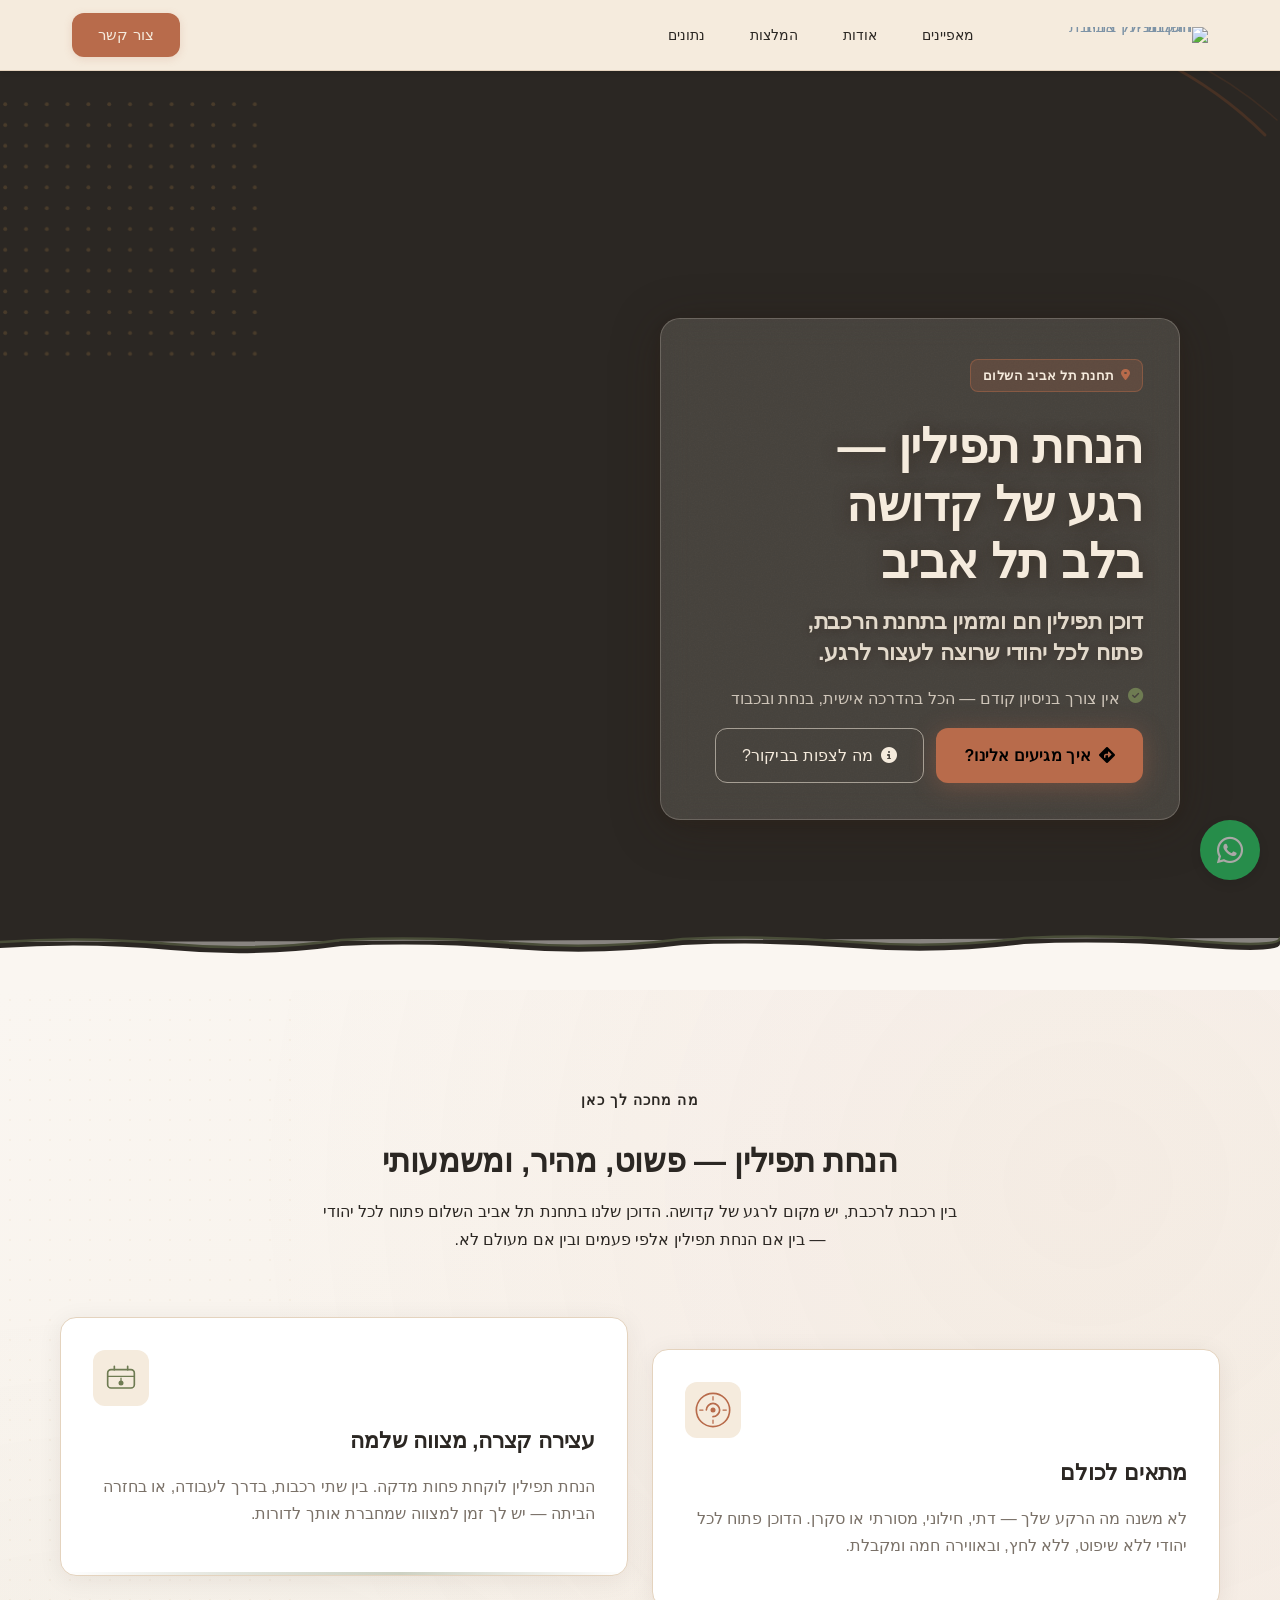
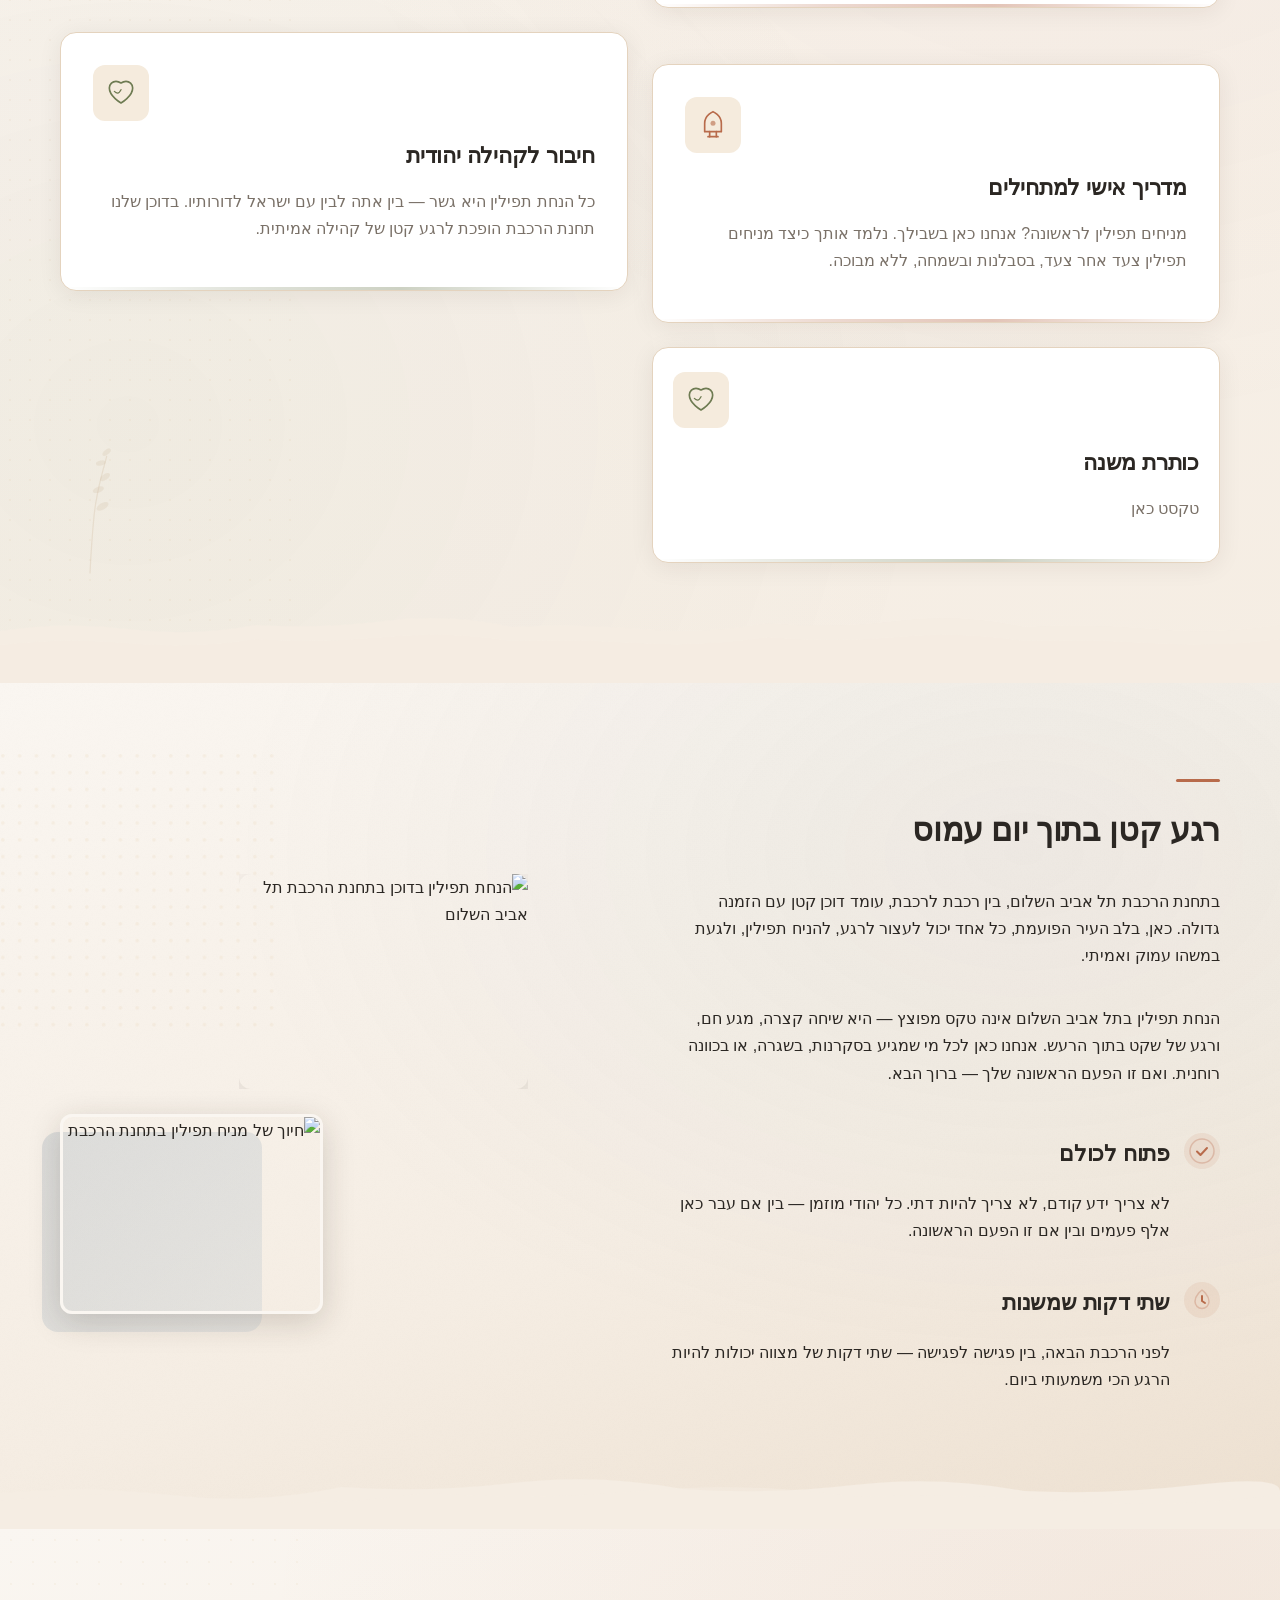
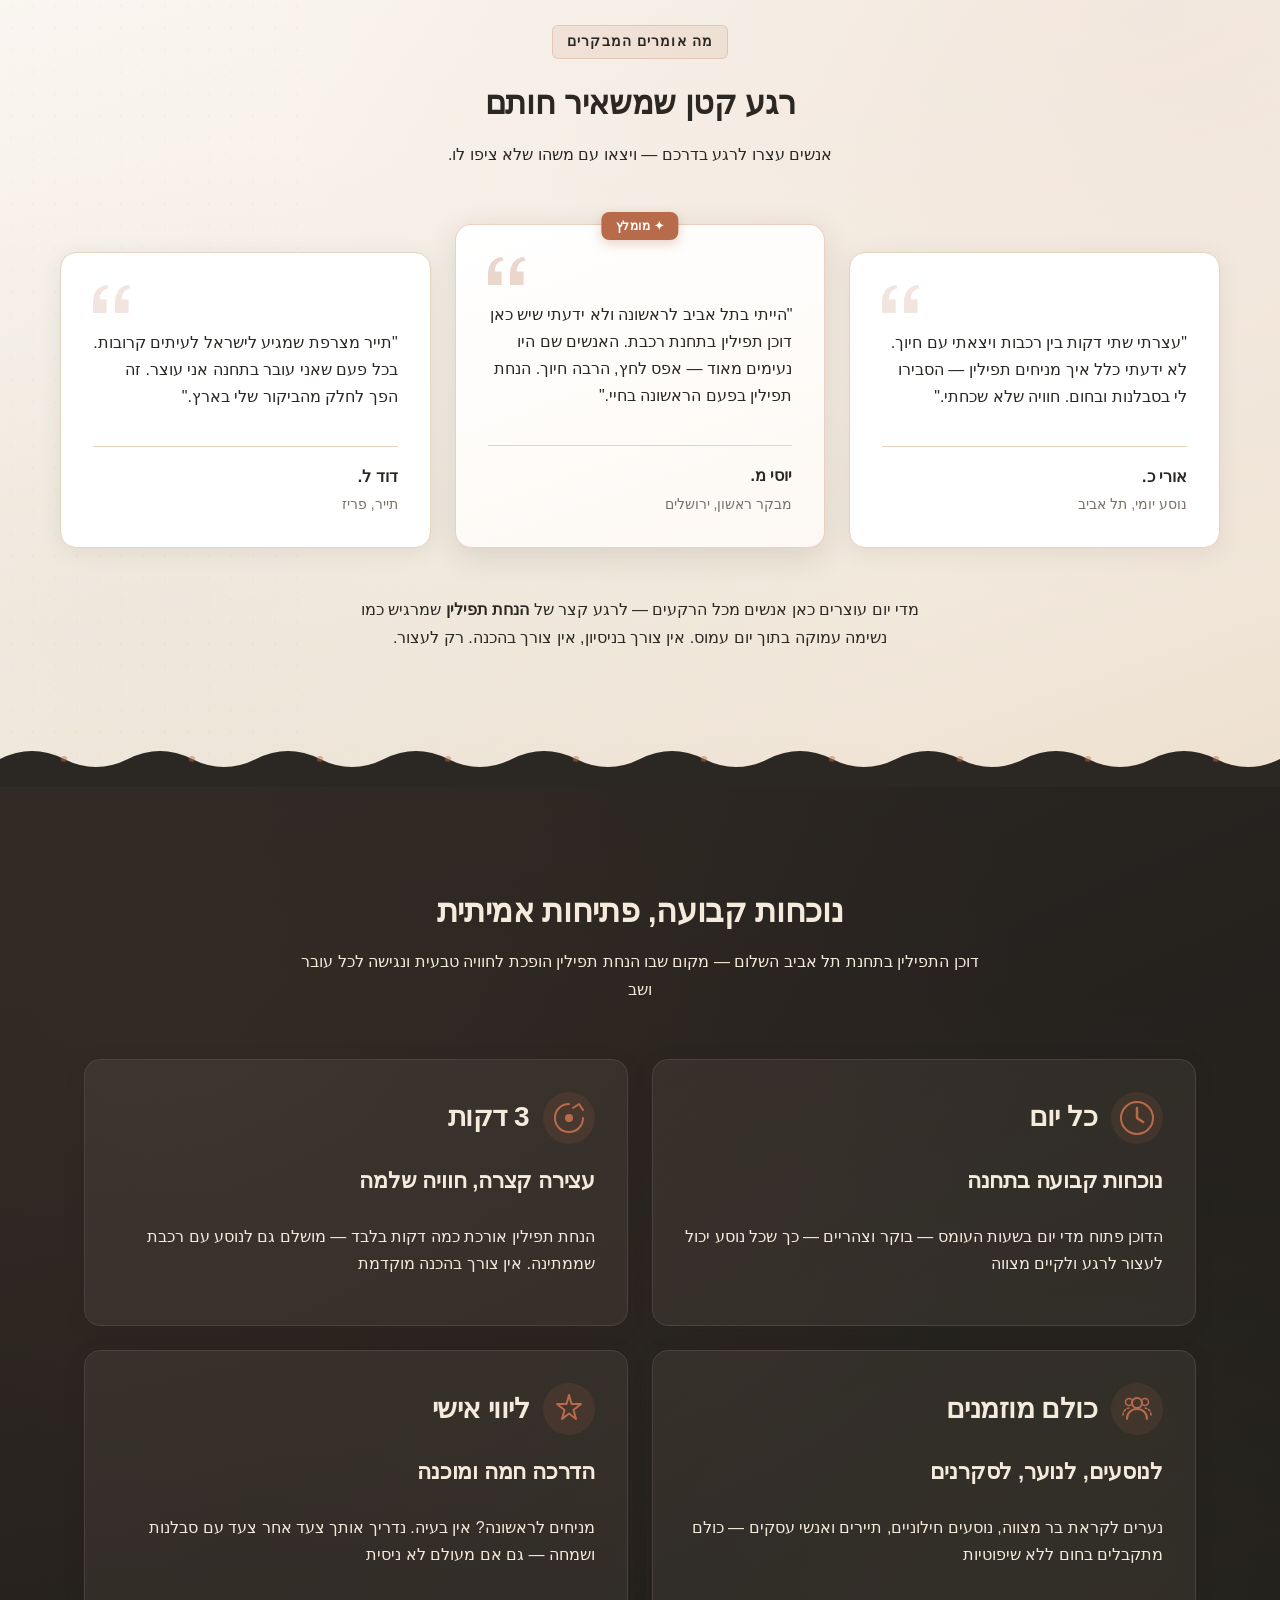
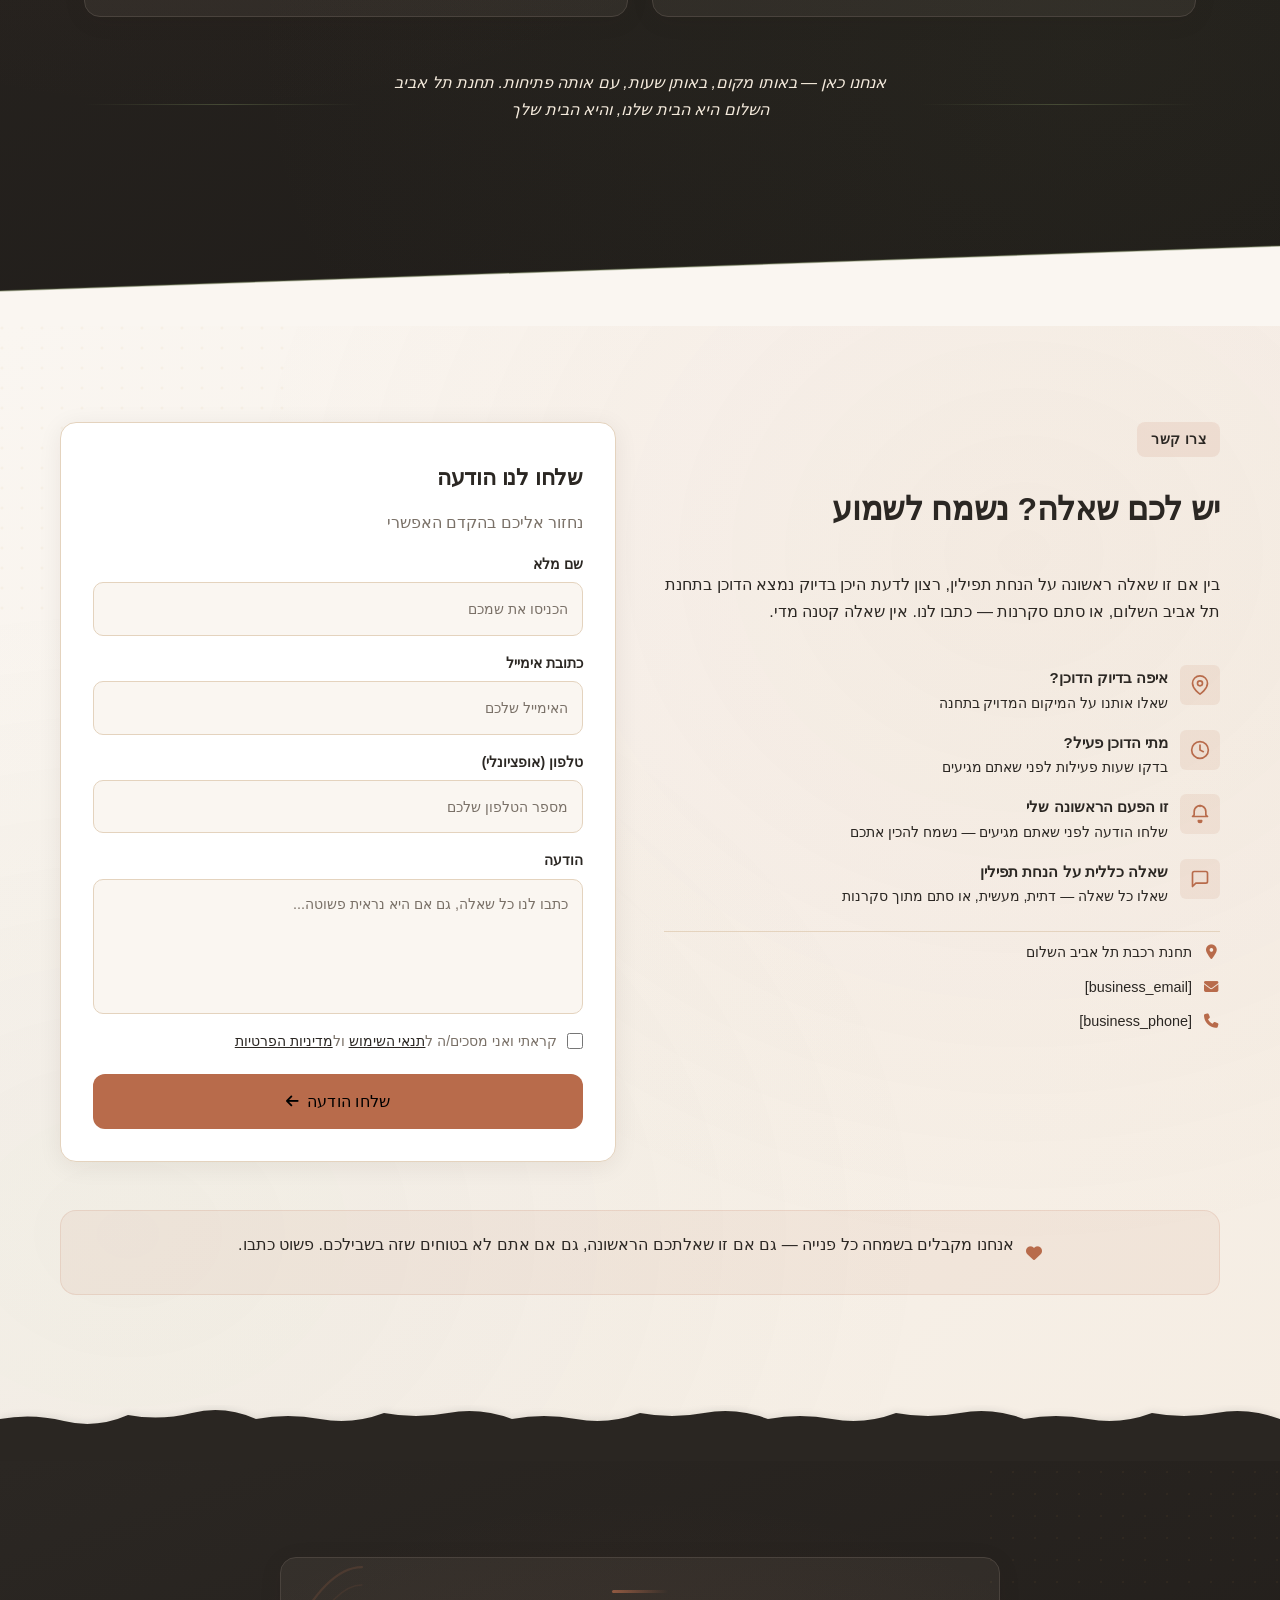
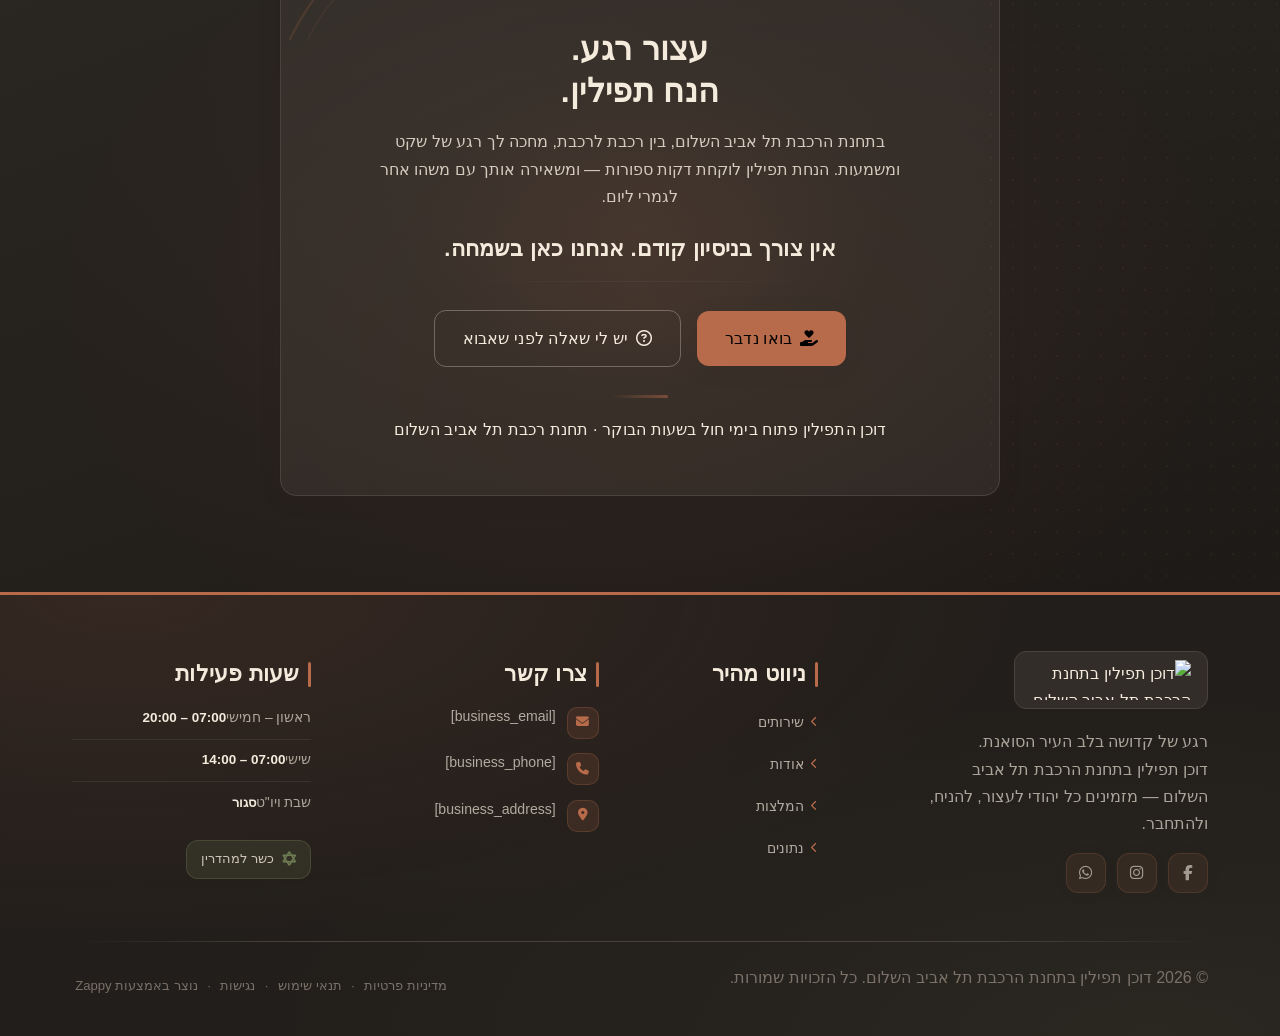
==== public/index.html @ 4a5272b9 "Incremental sync: 1 page(s) — update_image" ====
<!doctype html><html dir="rtl" lang="he"><head><meta charset="UTF-8"><meta content="width=device-width,initial-scale=1" name="viewport"><meta content="index, follow" name="robots"><title>הנחת תפילין — דוכן תפילין בתחנת הרכבת תל אביב השלום</title><meta content="A Tefillin booth located at Tel Aviv HaShalom train station, offering Jewish men the opportunity to put on Tefillin. The booth serves as a welcoming religious o" name="description"><meta content="הנחת תפילין, הנחת תפילין תל אביב השלום, דוכן תפילין בתחנת רכבת, איך מניחים תפילין למתחילים" name="keywords"><link href="/assets/favicon.ico" rel="icon" type="image/x-icon"><link href="/assets/favicon-16x16.png" rel="icon" type="image/png" sizes="16x16"><link href="/assets/favicon-32x32.png" rel="icon" type="image/png" sizes="32x32"><link href="/assets/favicon-48x48.png" rel="icon" type="image/png" sizes="48x48"><link href="/assets/favicon-192x192.png" rel="icon" type="image/png" sizes="192x192"><link href="/assets/favicon-512x512.png" rel="icon" type="image/png" sizes="512x512"><link href="/assets/apple-touch-icon.png" rel="apple-touch-icon"><script>!function(){"use strict";var t="7bafab84-ba64-4e38-86a7-c095a5668c16",e="https://api.zappy5.com/api/analytics/track",a=18e5,n=2592e6,o=!0,i=!0,r=!0;var s=function(){var e="zappy_visitor_"+t,a=null;try{if(a=localStorage.getItem(e)){var o=JSON.parse(a),i=Date.now();if(i-o.created<n)return o.lastSeen=i,localStorage.setItem(e,JSON.stringify(o)),o.id}}catch(t){console.warn("Zappy Analytics: LocalStorage not available")}var r="zv_"+Date.now()+"_"+Math.random().toString(36).substr(2,9);try{localStorage.setItem(e,JSON.stringify({id:r,created:Date.now(),lastSeen:Date.now()}))}catch(t){}return r}(),c=function(){var e="zappy_session_"+t,n=null;try{if(n=sessionStorage.getItem(e)){var o=JSON.parse(n),i=Date.now();if(i-o.timestamp<a)return o.timestamp=i,sessionStorage.setItem(e,JSON.stringify(o)),o.id}}catch(t){console.warn("Zappy Analytics: SessionStorage not available")}var r="zs_"+Date.now()+"_"+Math.random().toString(36).substr(2,9);try{sessionStorage.setItem(e,JSON.stringify({id:r,timestamp:Date.now()}))}catch(t){}return r}();function l(a,n){n=n||{};var o={website_id:t,event_type:a,page_path:window.location.pathname,referrer:document.referrer||"direct",visitor_id:s,session_id:c,metadata:n};if(navigator.sendBeacon){var i=new Blob([JSON.stringify(o)],{type:"application/json"});navigator.sendBeacon(e,i)}else fetch(e,{method:"POST",headers:{"Content-Type":"application/json"},body:JSON.stringify(o),keepalive:!0}).catch(function(t){console.warn("Zappy Analytics: Failed to track event",t)})}o&&l("pageview",{title:document.title,url:window.location.href}),i&&document.addEventListener("click",function(t){var e=t.target;if("BUTTON"===e.tagName||e.closest("button")){var a="BUTTON"===e.tagName?e:e.closest("button");l("click",{element:"button",text:a.textContent.trim().substring(0,100),id:a.id||null,class:a.className||null})}else if("A"===e.tagName||e.closest("a")){var n="A"===e.tagName?e:e.closest("a");l("navigation",{element:"link",text:n.textContent.trim().substring(0,100),href:n.href,external:n.hostname!==window.location.hostname})}},!0),r&&document.addEventListener("submit",function(t){var e=t.target;l("form_submit",{form_id:e.id||null,form_name:e.name||null,form_action:e.action||null,form_method:e.method||"GET"})},!0);var m=Date.now();window.addEventListener("beforeunload",function(){l("page_unload",{time_on_page:Math.floor((Date.now()-m)/1e3),page_path:window.location.pathname})}),window.zappyAnalytics={track:l,getVisitorId:function(){return s},getSessionId:function(){return c}}}()</script><meta content="הנחת תפילין — דוכן תפילין בתחנת הרכבת תל אביב השלום" property="og:title"><meta content="A Tefillin booth located at Tel Aviv HaShalom train station, offering Jewish men the opportunity to put on Tefillin. The booth serves as a welcoming religious o" property="og:description"><meta content="summary_large_image" name="twitter:card"><meta content="הנחת תפילין — דוכן תפילין בתחנת הרכבת תל אביב השלום" name="twitter:title"><meta content="A Tefillin booth located at Tel Aviv HaShalom train station, offering Jewish men the opportunity to put on Tefillin. The booth serves as a welcoming religious o" name="twitter:description"><meta content="website" property="og:type"><meta content="he_IL" property="og:locale"><link href="https://cdnjs.cloudflare.com/ajax/libs/font-awesome/6.4.0/css/all.min.css" rel="stylesheet"><link href="/assets/favicon.ico" rel="icon" type="image/x-icon"><link href="/assets/favicon-16x16.png" rel="icon" type="image/png" sizes="16x16"><link href="/assets/favicon-32x32.png" rel="icon" type="image/png" sizes="32x32"><link href="/assets/favicon-48x48.png" rel="icon" type="image/png" sizes="48x48"><link href="/assets/favicon-192x192.png" rel="icon" type="image/png" sizes="192x192"><link href="/assets/favicon-512x512.png" rel="icon" type="image/png" sizes="512x512"><link href="/assets/apple-touch-icon.png" rel="apple-touch-icon"><link href="https://cdn.jsdelivr.net/npm/vanilla-cookieconsent@3/dist/cookieconsent.css" rel="stylesheet"><script src="https://cdn.jsdelivr.net/npm/vanilla-cookieconsent@3/dist/cookieconsent.umd.js"></script><script src="https://cdn.jsdelivr.net/gh/mickidum/acc_toolbar/acctoolbar/acctoolbar.min.js"></script><link href="/styles.css" rel="stylesheet"><style id="zappy-dropdown-submenu-styles">#navMenu li:has(.sub-menu),.nav-menu li:has(.sub-menu),.navbar li:has(.sub-menu),nav li:has(.sub-menu){position:relative}#navMenu .sub-menu,.nav-menu .sub-menu,.navbar .sub-menu,nav .sub-menu{display:block!important;position:absolute!important;top:100%;left:0;min-width:220px;background:#fff;border-radius:8px;box-shadow:0 8px 25px rgba(0,0,0,.15);padding:8px 0;opacity:0;visibility:hidden;transform:translateY(10px);transition:all .3s ease;z-index:1000;list-style:none;pointer-events:none}#navMenu li:hover>.sub-menu,.nav-menu li:hover>.sub-menu,.navbar li:hover>.sub-menu,nav li:hover>.sub-menu{opacity:1!important;visibility:visible!important;transform:translateY(0)!important;pointer-events:auto!important}.sub-menu li{list-style:none;margin:0;padding:0}.sub-menu a{display:block!important;padding:10px 16px!important;color:var(--text-dark,#333)!important;font-weight:500;text-decoration:none;white-space:nowrap;transition:background-color .2s}.sub-menu .zappy-nav-child>a{padding-left:28px!important;font-size:.9em!important;opacity:.85!important}[dir=rtl] .sub-menu .zappy-nav-child>a,html[lang=ar] .sub-menu .zappy-nav-child>a,html[lang=he] .sub-menu .zappy-nav-child>a{padding-left:10px!important;padding-right:28px!important}.sub-menu .zappy-nav-parent>a{font-weight:600!important}.sub-menu a:hover{background-color:#f5f5f5}[dir=rtl] .nav-menu .sub-menu,[dir=rtl] .navbar .sub-menu,[dir=rtl] nav .sub-menu,html[lang=ar] .nav-menu .sub-menu,html[lang=ar] .navbar .sub-menu,html[lang=ar] nav .sub-menu,html[lang=he] .nav-menu .sub-menu,html[lang=he] .navbar .sub-menu,html[lang=he] nav .sub-menu{left:auto!important;right:0!important}.sub-menu:empty,.sub-menu:not(:has(li)):not(:has(> a)),.sub-menu:not(:has(li:not(.zappy-hidden-menu-item))):not(:has(> a)){display:none!important;opacity:0!important;visibility:hidden!important;pointer-events:none!important}li:has(.menu-group-title):hover>.sub-menu{opacity:1!important;visibility:visible!important;transform:translateY(0)!important;pointer-events:auto!important}#navMenu>li>.menu-group-title,.nav-menu>li>.menu-group-title{display:inline-block;padding:.5rem 1rem;cursor:default;user-select:none}@media (max-width:768px){#navMenu .sub-menu,.nav-menu .sub-menu,.navbar .sub-menu,nav .sub-menu{position:static!important;transform:none!important;box-shadow:none!important;background:0 0!important;max-height:0;overflow:hidden;opacity:0;visibility:hidden;transition:max-height .3s ease,opacity .3s ease;padding:0!important;border-radius:0!important}#navMenu .sub-menu.mobile-expanded,.nav-menu .sub-menu.mobile-expanded,.navbar .sub-menu.mobile-expanded{max-height:none!important;overflow-y:visible!important;opacity:1!important;visibility:visible!important;padding:8px 0 8px 16px!important}[dir=rtl] .sub-menu.mobile-expanded,html[lang=he] .sub-menu.mobile-expanded{padding:8px 16px 8px 0!important}#navMenu li:hover>.sub-menu,.nav-menu li:hover>.sub-menu,.navbar li:hover>.sub-menu,nav li:hover>.sub-menu{opacity:0;visibility:hidden;pointer-events:none}#navMenu li>.sub-menu.mobile-expanded,.nav-menu li>.sub-menu.mobile-expanded,.navbar li>.sub-menu.mobile-expanded,nav li>.sub-menu.mobile-expanded{opacity:1!important;visibility:visible!important;pointer-events:auto!important}#navMenu li:has(.sub-menu),.nav-menu li:has(.sub-menu),.navbar li:has(.sub-menu),nav li:has(.sub-menu){display:flex!important;flex-wrap:wrap!important;align-items:center!important;position:relative!important;min-height:44px!important}#navMenu li:has(.sub-menu)>a,.nav-menu li:has(.sub-menu)>a,.navbar li:has(.sub-menu)>a,nav li:has(.sub-menu)>a{flex:1!important;min-width:0!important}#navMenu li:has(.sub-menu)>.menu-group-title,.nav-menu li:has(.sub-menu)>.menu-group-title,.navbar li:has(.sub-menu)>.menu-group-title,nav li:has(.sub-menu)>.menu-group-title{flex:1!important;min-width:0!important;padding:0!important;line-height:inherit!important}#navMenu li:has(.sub-menu)>.sub-menu,.nav-menu li:has(.sub-menu)>.sub-menu,.navbar li:has(.sub-menu)>.sub-menu,nav li:has(.sub-menu)>.sub-menu{flex-basis:100%!important;width:100%!important}#navMenu li:has(.sub-menu)>a [class*=arrow],#navMenu li:has(.sub-menu)>a [class*=chevron],.nav-menu li:has(.sub-menu)>a .fa-angle-down,.nav-menu li:has(.sub-menu)>a .fa-chevron-down,.nav-menu li:has(.sub-menu)>a [class*=arrow],.nav-menu li:has(.sub-menu)>a [class*=chevron],nav li:has(.sub-menu)>a [class*=arrow],nav li:has(.sub-menu)>a [class*=chevron]{display:none!important;visibility:hidden!important}.mobile-submenu-toggle{display:flex!important;align-items:center!important;justify-content:center!important;width:44px!important;height:auto!important;background:0 0!important;border:none!important;cursor:pointer!important;color:var(--text-dark)!important;position:static!important;flex-shrink:0!important;align-self:stretch!important;z-index:2!important;padding:0!important;margin:0!important}.mobile-submenu-toggle::after{content:''!important;width:0!important;height:0!important;border-left:6px solid transparent!important;border-right:6px solid transparent!important;border-top:7px solid currentColor!important;transition:transform .3s ease!important}.mobile-submenu-toggle.expanded::after{transform:rotate(180deg)!important}.sub-menu a{padding:10px 0!important;display:block!important;color:var(--text-dark)!important;white-space:normal!important}.sub-menu .zappy-nav-child>a{padding-left:28px!important;font-size:.9em!important;opacity:.85!important}[dir=rtl] .sub-menu .zappy-nav-child>a,html[lang=ar] .sub-menu .zappy-nav-child>a,html[lang=he] .sub-menu .zappy-nav-child>a{padding-left:0!important;padding-right:28px!important}.sub-menu .zappy-nav-parent>a{font-weight:600!important}#navMenu.active,.nav-menu.active{max-width:100vw!important;overflow-x:hidden!important;box-sizing:border-box!important}.navbar .sub-menu li a,.zappy-products-dropdown .sub-menu a,nav.navbar .sub-menu li a{color:var(--text-dark)!important}}@media (min-width:769px){.mobile-submenu-toggle{display:none!important}}</style><style id="zappy-widget-visibility">html[dir=rtl] .whatsapp-float{right:20px!important;left:auto!important}html:not([dir]) .whatsapp-float,html[dir=ltr] .whatsapp-float{left:20px!important;right:auto!important}html[dir=rtl] #mic-access-tool-general-button,html[dir=rtl] #mic-init-access-tool #mic-access-tool-general-button,html[dir=rtl] #mic-init-access-tool .mic-access-tool-general-button,html[dir=rtl] ._access-icon,html[dir=rtl] .mic-access-tool-general-button{left:20px!important;right:auto!important}html:not([dir]) #mic-access-tool-general-button,html:not([dir]) #mic-init-access-tool #mic-access-tool-general-button,html:not([dir]) #mic-init-access-tool .mic-access-tool-general-button,html:not([dir]) ._access-icon,html:not([dir]) .mic-access-tool-general-button,html[dir=ltr] #mic-access-tool-general-button,html[dir=ltr] #mic-init-access-tool #mic-access-tool-general-button,html[dir=ltr] #mic-init-access-tool .mic-access-tool-general-button,html[dir=ltr] ._access-icon,html[dir=ltr] .mic-access-tool-general-button{right:20px!important;left:auto!important}@media (max-width:768px){.whatsapp-float{display:flex!important}}@media (min-width:769px){.whatsapp-float{display:flex!important}}@media (max-width:768px){#mic-access-tool-general-button,#mic-init-access-tool #mic-access-tool-general-button,#mic-init-access-tool .mic-access-tool-general-button,._access-icon,.mic-access-tool-general-button{display:flex!important;visibility:visible!important;opacity:1!important;pointer-events:auto!important}#mic-access-tool-box,#mic-init-access-tool #mic-access-tool-box,._access-menu,.mic-access-tool-box,div[id*=mic-access-tool-box]{visibility:hidden;opacity:0;pointer-events:auto!important}}@media (min-width:769px){#mic-access-tool-general-button,#mic-init-access-tool #mic-access-tool-general-button,#mic-init-access-tool .mic-access-tool-general-button,._access-icon,.mic-access-tool-general-button{display:flex!important;visibility:visible!important;opacity:1!important;pointer-events:auto!important}#mic-access-tool-box,#mic-init-access-tool #mic-access-tool-box,._access-menu,.mic-access-tool-box,div[id*=mic-access-tool-box]{visibility:hidden;opacity:0;pointer-events:auto!important}}</style></head><body><nav class="navbar" dir="rtl"><button class="mobile-toggle" aria-label="Menu" id="mobileToggle"><svg viewBox="0 0 24 24" fill="none" height="24" width="24" class="hamburger-icon"><path d="M3 12h18M3 6h18M3 18h18" stroke="currentColor" stroke-width="2" stroke-linecap="round"></path></svg> <svg viewBox="0 0 24 24" fill="none" height="24" width="24" class="close-icon" style="display:none"><path d="M18 6L6 18M6 6l12 12" stroke="currentColor" stroke-width="2" stroke-linecap="round"></path></svg></button> <button class="phone-header-btn" aria-label="Call" data-phone="[business_phone]"><svg viewBox="0 0 24 24" fill="currentColor" height="20" width="20"><path d="M22 16.92v3a2 2 0 0 1-2.18 2 19.79 19.79 0 0 1-8.63-3.07 19.5 19.5 0 0 1-6-6 19.79 19.79 0 0 1-3.07-8.67A2 2 0 0 1 4.11 2h3a2 2 0 0 1 2 1.72 12.84 12.84 0 0 0 .7 2.81 2 2 0 0 1-.45 2.11L8.09 9.91a16 16 0 0 0 6 6l1.27-1.27a2 2 0 0 1 2.11-.45 12.84 12.84 0 0 0 2.81.7A2 2 0 0 1 22 16.92z"></path></svg></button><div class="nav-container"><div class="nav-right-group"><div class="nav-brand"><a href="/" class="logo-link"><img alt="דוכן תפילין בתחנת הרכבת תל אביב השלום" src="/assets/logo.webp" class="logo"></a></div><ul class="nav-menu" id="navMenu"><li><a href="#features">מאפיינים</a></li><li><a href="#about">אודות</a></li><li><a href="#testimonials">המלצות</a></li><li><a href="#stats">נתונים</a></li></ul></div><div class="nav-cta-container"><a href="#contact" class="nav-cta-btn">צור קשר</a></div></div></nav><script>window.addEventListener("load",function(){const e=document.querySelector(".navbar, nav, header");if(!e)return void console.log("[Navbar] Navbar element not found");let t=document.getElementById("mobileToggle")||document.querySelector(".mobile-toggle")||document.querySelector(".hamburger")||document.querySelector(".hamburger-menu")||document.querySelector(".menu-toggle")||document.querySelector(".burger-menu")||document.querySelector('[aria-label="Menu"]')||document.querySelector('[aria-label="תפריט"]');const o=document.querySelector(".phone-header-btn"),n=window.getComputedStyle(e);let r=n.backgroundColor;if(console.log("[Navbar] Initial navbar background:",r),"transparent"===r||"rgba(0, 0, 0, 0)"===r||r.startsWith("rgba")&&r.includes(", 0)")){const e=n.backgroundImage;if(e&&"none"!==e)console.log("[Navbar] Navbar has background image/gradient, using dark text"),r="rgb(240, 240, 240)";else{const e=window.getComputedStyle(document.body).backgroundColor;console.log("[Navbar] Navbar transparent, using body background:",e),r=e}}const i=r.match(/\d+/g);if(i&&i.length>=3){const e=(.299*parseInt(i[0])+.587*parseInt(i[1])+.114*parseInt(i[2]))/255;console.log("[Navbar] Mobile button colors preserved from Claude CSS (luminance:",e.toFixed(2)+")");const n=document.createElement("style");n.id="zappy-mobile-nav-fix";document.documentElement.lang;document.documentElement.dir,n.textContent='\n        /* Hide mobile buttons on desktop, show only on mobile */\n        @media (min-width: 769px) {\n          .mobile-toggle,\n          .phone-header-btn {\n            display: none !important;\n          }\n        }\n        \n        /* Show and position mobile buttons correctly on mobile */\n        @media (max-width: 768px) {\n          .mobile-toggle,\n          .phone-header-btn {\n            position: absolute !important;\n            top: 50% !important;\n            transform: translateY(-50%) !important;\n            z-index: 1001 !important;\n            display: flex !important;\n            align-items: center !important;\n            justify-content: center !important;\n            width: 36px !important;\n            height: 36px !important;\n            border-radius: 50% !important;\n            border: none !important;\n            cursor: pointer !important;\n            padding: 6px !important;\n            background: none !important;\n            color: var(--nav-text, var(--text-dark)) !important;\n          }\n          \n          /* LTR positioning (default): hamburger LEFT, phone RIGHT */\n          html:not([dir="rtl"]):not([lang="he"]):not([lang="ar"]) .mobile-toggle,\n          html[dir="ltr"] .mobile-toggle {\n            left: 12px !important;\n            right: auto !important;\n          }\n          html:not([dir="rtl"]):not([lang="he"]):not([lang="ar"]) .phone-header-btn,\n          html[dir="ltr"] .phone-header-btn {\n            right: 12px !important;\n            left: auto !important;\n          }\n          \n          /* RTL positioning: hamburger RIGHT, phone LEFT */\n          html[dir="rtl"] .mobile-toggle,\n          html[lang="he"] .mobile-toggle,\n          html[lang="ar"] .mobile-toggle {\n            right: 12px !important;\n            left: auto !important;\n          }\n          html[dir="rtl"] .phone-header-btn,\n          html[lang="he"] .phone-header-btn,\n          html[lang="ar"] .phone-header-btn {\n            left: 12px !important;\n            right: auto !important;\n          }\n          \n          /* CRITICAL: Ensure nav-container has min-height on mobile */\n          /* All children are positioned absolutely/fixed on mobile, so height:auto collapses to 0 */\n          .nav-container {\n            min-height: 70px !important;\n            position: relative !important;\n          }\n          \n          /* Ensure SVG icons are properly sized and inherit color */\n          .mobile-toggle svg,\n          .phone-header-btn svg {\n            width: 24px !important;\n            height: 24px !important;\n            /* Don\'t force display - let JavaScript control hamburger/close toggle */\n          }\n          \n          /* Reset nav-cta-container on mobile - remove desktop box-shadow/padding */\n          /* that creates a visible ghost box when CTA button is hidden */\n          .nav-cta-container {\n            box-shadow: none !important;\n            padding: 0 !important;\n          }\n          \n          /* Hide nav-cta-container entirely on mobile when there\'s no lang-switcher */\n          /* (only the CTA button is inside, and it\'s hidden on mobile) */\n          .nav-cta-container:not(:has(.lang-switcher)) {\n            display: none !important;\n          }\n          \n          /* CRITICAL: Prevent hero image fade gradient from bleeding over headline text */\n          /* The .image-fade-gradient has bottom: -30px (extends below parent) */\n          /* On mobile stacked layout, this overlaps the h1 text below the image */\n          .hero-image-column {\n            overflow: hidden !important;\n          }\n          .image-fade-gradient {\n            bottom: 0 !important;\n          }\n          \n          /* Hide desktop language switcher on mobile - hamburger menu handles it */\n          /* High specificity to override stored CSS */\n          .lang-switcher,\n          .nav-cta-container .lang-switcher,\n          .nav-container .lang-switcher,\n          .navbar .lang-switcher,\n          .navbar .nav-cta-container .lang-switcher {\n            display: none !important;\n          }\n        }\n      ';const r=document.getElementById("zappy-mobile-nav-fix");r&&r.remove(),document.head.appendChild(n),console.log("[Navbar] Critical CSS injected for mobile nav positioning");const a=window.innerWidth<=768;if(t){const e=t.querySelector(".hamburger-icon"),o=t.querySelector(".close-icon");e&&(e.style.setProperty("width","24px","important"),e.style.setProperty("height","24px","important"),e.style.setProperty("display","block","important")),o&&(o.style.setProperty("width","24px","important"),o.style.setProperty("height","24px","important"),o.style.setProperty("display","none","important")),a?(t.style.setProperty("position","absolute","important"),t.style.setProperty("top","50%","important"),t.style.setProperty("transform","translateY(-50%)","important"),t.style.setProperty("z-index","1001","important"),t.style.removeProperty("left"),t.style.removeProperty("right"),console.log("[Navbar] Mobile toggle positioning applied (mobile viewport)")):(t.style.removeProperty("position"),t.style.removeProperty("top"),t.style.removeProperty("transform"),t.style.removeProperty("z-index"),t.style.removeProperty("left"),t.style.removeProperty("right"),console.log("[Navbar] Desktop viewport - cleared mobile toggle inline positioning"))}if(o){const e=o.querySelector("svg");e&&(e.style.width="24px",e.style.height="24px",e.setAttribute("width","24"),e.setAttribute("height","24")),a?(o.style.setProperty("position","absolute","important"),o.style.setProperty("top","50%","important"),o.style.setProperty("transform","translateY(-50%)","important"),o.style.setProperty("z-index","1001","important"),o.style.removeProperty("left"),o.style.removeProperty("right"),console.log("[Navbar] Phone button positioning applied (mobile viewport)")):(o.style.removeProperty("position"),o.style.removeProperty("top"),o.style.removeProperty("transform"),o.style.removeProperty("z-index"),o.style.removeProperty("left"),o.style.removeProperty("right"),console.log("[Navbar] Desktop viewport - cleared phone button inline positioning"))}}else console.log("[Navbar] Could not parse background color:",r);t=document.getElementById("mobileToggle")||document.querySelector(".mobile-toggle")||document.querySelector(".hamburger")||document.querySelector(".hamburger-menu")||document.querySelector(".menu-toggle")||document.querySelector(".burger-menu")||document.querySelector('[aria-label="Menu"]')||document.querySelector('[aria-label="תפריט"]');const a=document.getElementById("navMenu")||document.querySelector(".nav-menu")||document.querySelector(".nav-links")||document.querySelector("nav ul:not(.submenu)");if(!t||!a)return void console.log("[Navbar] Mobile toggle or menu not found:",{toggle:!!t,menu:!!a});a.id||(a.id="navMenu"),console.log("[Navbar] Initializing mobile menu...");const l=t.cloneNode(!0);t.parentNode.replaceChild(l,t),l.addEventListener("click",function(e){e.preventDefault(),e.stopPropagation();const t=this.querySelector(".hamburger-icon"),o=this.querySelector(".close-icon");a.classList.contains("active")?(a.classList.remove("active"),t&&t.style.setProperty("display","block","important"),o&&o.style.setProperty("display","none","important"),document.body.style.overflow="",console.log("[Navbar] Menu closed")):(a.classList.add("active"),t&&t.style.setProperty("display","none","important"),o&&o.style.setProperty("display","block","important"),document.body.style.overflow="hidden",console.log("[Navbar] Menu opened"))}),a.querySelectorAll("a").forEach(function(e){e.addEventListener("click",function(){if("#"===this.getAttribute("href"))return;const e=l.querySelector(".hamburger-icon"),t=l.querySelector(".close-icon");a.classList.remove("active"),e&&e.style.setProperty("display","block","important"),t&&t.style.setProperty("display","none","important"),document.body.style.overflow="",console.log("[Navbar] Menu closed (link clicked)")})});var s=a.querySelectorAll(".dropdown-toggle");s.forEach(function(e){e.addEventListener("click",function(e){e.preventDefault(),e.stopPropagation();var t=this.closest(".nav-dropdown");t&&(t.parentNode.querySelectorAll(".nav-dropdown.open").forEach(function(e){e!==t&&e.classList.remove("open")}),t.classList.toggle("open"),console.log("[Navbar] Dropdown toggled:",t.classList.contains("open")?"open":"closed"))})}),document.addEventListener("click",function(e){e.target.closest(".nav-dropdown")||document.querySelectorAll(".nav-dropdown.open").forEach(function(e){e.classList.remove("open")})}),console.log("[Navbar] Dropdown handlers initialized for "+s.length+" dropdowns"),o&&o.addEventListener("click",function(){const e=document.querySelectorAll('a[href^="tel:"]'),t=e.length>0?e[0].getAttribute("href").replace("tel:",""):"[business_phone]";window.location.href="tel:"+t,console.log("[Navbar] Phone button clicked")}),console.log("[Navbar] Mobile menu initialized successfully")})</script><main><section class="index-hero-section" data-layout-spec="בית-hero" dir="rtl" data-hero-type="fullscreen-scrim"><div class="index-hero-bg"><img alt="דוכן תפילין בתחנת הרכבת תל אביב השלום — מקום חם ומזמין להנחת תפילין" src="/assets/site-index-hero-image-1.webp" data-context="A warm, realistic photograph taken inside or just beside Tel Aviv HaShalom train station. A small welcoming Tefillin booth stands in the foreground with a friendly man in a kippah and tzitzit smiling at passing commuters. The station environment is visible in the background — modern architecture, natural light streaming through large windows, commuters walking by. The booth has a simple wooden table with tefillin boxes, a small Hebrew sign, and perhaps a small Israeli flag. The mood is calm, inviting, and human — not formal or institutional. Warm golden-hour light, soft focus on the background crowd, sharp focus on the booth and the welcoming attendant." data-placeholder="index-hero-image-1" height="700" width="1200" data-hero-bg="true"></div><div class="index-hero-scrim" aria-hidden="true"></div><svg viewBox="0 0 120 100" xmlns="http://www.w3.org/2000/svg" aria-hidden="true" data-no-icon-edit="true" fill="none" class="index-hero-corner-flourish"><path d="M10,90 Q40,60 80,40 Q100,30 115,10" stroke="#C8622A" stroke-width="2" stroke-linecap="round" fill="none" opacity="0.18"></path><path d="M2,80 Q30,55 65,38 Q90,25 108,5" stroke="#C8622A" stroke-width="1" stroke-linecap="round" fill="none" opacity="0.1"></path></svg> <svg viewBox="0 0 200 200" xmlns="http://www.w3.org/2000/svg" aria-hidden="true" data-no-icon-edit="true" class="index-hero-dots"><pattern height="16" id="hero-dot-pattern" patternUnits="userSpaceOnUse" width="16" x="0" y="0"><circle cx="4" cy="4" r="1.5" fill="#C8914A" opacity="0.35"></circle></pattern><rect height="200" width="200" fill="url(#hero-dot-pattern)"></rect></svg><div class="index-hero-container"><div class="index-hero-card"><span class="index-hero-badge"><i class="fas fa-map-marker-alt" aria-hidden="true"></i> תחנת תל אביב השלום</span><h1 class="index-hero-h1">הנחת תפילין —<br>רגע של קדושה<br>בלב תל אביב</h1><h3 class="index-hero-subtitle">דוכן תפילין חם ומזמין בתחנת הרכבת,<br>פתוח לכל יהודי שרוצה לעצור לרגע.</h3><p class="index-hero-reassurance"><i class="fas fa-check-circle" aria-hidden="true"></i> אין צורך בניסיון קודם — הכל בהדרכה אישית, בנחת ובכבוד</p><div class="index-hero-ctas"><a href="#contact" class="index-hero-btn-primary"><i class="fas fa-directions" aria-hidden="true"></i> איך מגיעים אלינו? </a><a href="#about" class="index-hero-btn-secondary"><i class="fas fa-info-circle" aria-hidden="true"></i> מה לצפות בביקור?</a></div></div></div><div class="index-hero-divider-wrapper"><svg viewBox="0 0 1200 90" xmlns="http://www.w3.org/2000/svg" aria-hidden="true" data-no-icon-edit="true" preserveAspectRatio="none"><path d="M0,42 Q80,36 160,44 T320,40 Q400,36 480,43 T640,39 Q720,35 800,42 T960,38 Q1040,34 1120,41 T1200,38" stroke="#6E7B52" stroke-width="2.5" stroke-linecap="round" fill="#FAF6F1" opacity="0.45"></path><path d="M0,90 L0,48 Q80,42 160,50 T320,46 Q400,42 480,49 T640,45 Q720,41 800,48 T960,44 Q1040,40 1120,47 T1200,44 L1200,90 Z" fill="#FAF6F1"></path></svg></div></section><section class="index-features-section" data-layout-spec="בית-features" dir="rtl" id="features"><div class="ifs-dot-pattern" aria-hidden="true"></div><svg viewBox="0 0 120 200" xmlns="http://www.w3.org/2000/svg" aria-hidden="true" data-no-icon-edit="true" fill="none" class="ifs-wheat-branch"><path d="M60 190 C60 190 62 150 65 120 C68 90 75 70 80 50" stroke="#C8B090" stroke-width="1.5" stroke-linecap="round" fill="none" opacity="0.35"></path><ellipse cx="75" cy="110" fill="#C8B090" opacity="0.25" rx="8" ry="4" transform="rotate(-30 75 110)"></ellipse><ellipse cx="70" cy="90" fill="#C8B090" opacity="0.25" rx="7" ry="3.5" transform="rotate(-20 70 90)"></ellipse><ellipse cx="78" cy="75" fill="#C8B090" opacity="0.25" rx="7" ry="3.5" transform="rotate(-35 78 75)"></ellipse><ellipse cx="73" cy="58" fill="#C8B090" opacity="0.25" rx="6" ry="3" transform="rotate(-15 73 58)"></ellipse><ellipse cx="80" cy="45" fill="#C8B090" opacity="0.25" rx="6" ry="3" transform="rotate(-40 80 45)"></ellipse></svg><div class="ifs-container"><div class="ifs-intro"><p class="zappy-editable"><span class="ifs-eyebrow" style="color:rgb(43, 39, 35) !important">מה מחכה לך כאן</span></p><h2 class="ifs-title">הנחת תפילין — פשוט, מהיר, ומשמעותי</h2><p class="ifs-subtitle" style="color:rgb(43, 39, 35) !important">בין רכבת לרכבת, יש מקום לרגע של קדושה. הדוכן שלנו בתחנת תל אביב השלום פתוח לכל יהודי — בין אם הנחת תפילין אלפי פעמים ובין אם מעולם לא.</p></div><div class="ifs-grid" data-zappy-grid-align="start"><article class="ifs-card ifs-card--offset-down" data-grid-item-index="0"><div class="ifs-card-icon"><svg viewBox="0 0 48 48" xmlns="http://www.w3.org/2000/svg" aria-hidden="true" fill="none" height="40" width="40" data-element-type="icon" data-icon-type="svg"><circle cx="24" cy="24" r="20" stroke="#B86B4B" stroke-width="2"></circle><path d="M16 24 C16 20 20 16 24 16 C28 16 32 20 32 24 C32 28 28 32 24 32" stroke="#B86B4B" stroke-width="2" stroke-linecap="round" fill="none"></path><circle cx="24" cy="24" r="3" fill="#B86B4B"></circle><path d="M24 8 L24 12 M24 36 L24 40 M8 24 L12 24 M36 24 L40 24" stroke="#B86B4B" stroke-width="1.5" stroke-linecap="round"></path></svg></div><div class="ifs-card-content"><h3 class="ifs-card-title">מתאים לכולם</h3><p class="ifs-card-text">לא משנה מה הרקע שלך — דתי, חילוני, מסורתי או סקרן. הדוכן פתוח לכל יהודי ללא שיפוט, ללא לחץ, ובאווירה חמה ומקבלת.</p></div><div class="ifs-card-divider" aria-hidden="true"></div></article><article class="ifs-card" data-grid-item-index="1"><div class="ifs-card-icon"><svg viewBox="0 0 48 48" xmlns="http://www.w3.org/2000/svg" aria-hidden="true" fill="none" height="40" width="40" data-element-type="icon" data-icon-type="svg"><rect height="22" width="32" rx="4" stroke="#6E7B52" stroke-width="2" x="8" y="14"></rect><path d="M16 14 L16 10 M32 14 L32 10" stroke="#6E7B52" stroke-width="2" stroke-linecap="round"></path><path d="M8 22 L40 22" stroke="#6E7B52" stroke-width="1.5"></path><circle cx="24" cy="30" r="3" fill="#6E7B52"></circle><path d="M24 27 L24 24" stroke="#6E7B52" stroke-width="1.5" stroke-linecap="round"></path></svg></div><div class="ifs-card-content"><h3 class="ifs-card-title">עצירה קצרה, מצווה שלמה</h3><p class="ifs-card-text">הנחת תפילין לוקחת פחות מדקה. בין שתי רכבות, בדרך לעבודה, או בחזרה הביתה — יש לך זמן למצווה שמחברת אותך לדורות.</p></div><div class="ifs-card-divider ifs-card-divider--olive" aria-hidden="true"></div></article><article class="ifs-card ifs-card--offset-down" data-grid-item-index="2"><div class="ifs-card-icon"><svg viewBox="0 0 48 48" xmlns="http://www.w3.org/2000/svg" aria-hidden="true" fill="none" height="40" width="40" data-element-type="icon" data-icon-type="svg"><path d="M24 8 C24 8 14 12 14 22 L14 32 L34 32 L34 22 C34 12 24 8 24 8Z" stroke="#B86B4B" stroke-width="2" fill="none" stroke-linejoin="round"></path><path d="M20 32 L20 38 M28 32 L28 38" stroke="#B86B4B" stroke-width="2" stroke-linecap="round"></path><path d="M18 38 L30 38" stroke="#B86B4B" stroke-width="2" stroke-linecap="round"></path><circle cx="24" cy="22" r="3" fill="#B86B4B" opacity="0.6"></circle></svg></div><div class="ifs-card-content"><h3 class="ifs-card-title">מדריך אישי למתחילים</h3><p class="ifs-card-text">מניחים תפילין לראשונה? אנחנו כאן בשבילך. נלמד אותך כיצד מניחים תפילין צעד אחר צעד, בסבלנות ובשמחה, ללא מבוכה.</p></div><div class="ifs-card-divider" aria-hidden="true"></div></article><article class="ifs-card" data-grid-item-index="3"><div class="ifs-card-icon"><svg viewBox="0 0 48 48" xmlns="http://www.w3.org/2000/svg" aria-hidden="true" fill="none" height="40" width="40" data-element-type="icon" data-icon-type="svg"><path d="M24 36 C24 36 10 28 10 18 C10 13 14 10 18 10 C21 10 24 12 24 12 C24 12 27 10 30 10 C34 10 38 13 38 18 C38 28 24 36 24 36Z" stroke="#6E7B52" stroke-width="2" fill="none" stroke-linejoin="round"></path><path d="M16 22 C16 22 18 24 20 24 C22 24 24 20 24 20" stroke="#6E7B52" stroke-width="1.5" stroke-linecap="round" fill="none"></path></svg></div><div class="ifs-card-content"><h3 class="ifs-card-title">חיבור לקהילה יהודית</h3><p class="ifs-card-text">כל הנחת תפילין היא גשר — בין אתה לבין עם ישראל לדורותיו. בדוכן שלנו תחנת הרכבת הופכת לרגע קטן של קהילה אמיתית.</p></div><div class="ifs-card-divider ifs-card-divider--olive" aria-hidden="true"></div></article><article class="ifs-card" data-grid-item-index="4" style="background-color:rgb(255, 255, 255) !important;padding:24px 20px !important;box-sizing:border-box;grid-area:auto !important"><div class="ifs-card-icon"><svg viewBox="0 0 48 48" xmlns="http://www.w3.org/2000/svg" aria-hidden="true" fill="none" height="40" width="40" data-element-type="icon" data-icon-type="svg" data-element-id="icon-1778083895913-6beasq5up"><path d="M24 36 C24 36 10 28 10 18 C10 13 14 10 18 10 C21 10 24 12 24 12 C24 12 27 10 30 10 C34 10 38 13 38 18 C38 28 24 36 24 36Z" stroke="#6E7B52" stroke-width="2" fill="none" stroke-linejoin="round"></path><path d="M16 22 C16 22 18 24 20 24 C22 24 24 20 24 20" stroke="#6E7B52" stroke-width="1.5" stroke-linecap="round" fill="none"></path></svg></div><div class="ifs-card-content"><h3 class="ifs-card-title" style="cursor:text">כותרת משנה</h3><p class="ifs-card-text" style="cursor:text">טקסט כאן</p></div><div class="ifs-card-divider ifs-card-divider--olive" aria-hidden="true"></div></article></div></div><div class="ifs-divider-wrapper"><svg viewBox="0 0 1200 90" xmlns="http://www.w3.org/2000/svg" aria-hidden="true" data-no-icon-edit="true" preserveAspectRatio="none"><path d="M0,90 L0,38 Q60,28 120,36 T240,32 Q300,36 360,28 T480,34 Q540,30 600,36 T720,30 Q780,36 840,28 T960,34 Q1020,30 1080,36 T1200,32 L1200,90 Z" fill="#F5EDE3"></path><path d="M0,90 L0,52 Q60,44 120,50 T240,46 Q300,50 360,44 T480,48 Q540,46 600,50 T720,44 Q780,50 840,44 T960,48 Q1020,46 1080,50 T1200,46 L1200,90 Z" fill="#F5EDE3" opacity="0.6"></path></svg></div></section><section class="index-about-section" data-layout-spec="בית-about" dir="rtl" id="index-about-section"><div class="index-about-texture" aria-hidden="true"></div><div class="index-about-dot-pattern" aria-hidden="true"><svg viewBox="0 0 300 300" xmlns="http://www.w3.org/2000/svg" aria-hidden="true" data-no-icon-edit="true" height="300" width="300"><defs><pattern height="18" id="about-dots" patternUnits="userSpaceOnUse" width="18" x="0" y="0"><circle cx="3" cy="3" r="2" fill="#C8914A" opacity="0.08"></circle></pattern></defs><rect height="300" width="300" fill="url(#about-dots)"></rect></svg></div><div class="index-about-container"><div class="index-about-content"><div class="index-about-accent-line" aria-hidden="true"></div><h2 class="index-about-heading">רגע קטן בתוך יום עמוס</h2><p class="index-about-lead">בתחנת הרכבת תל אביב השלום, בין רכבת לרכבת, עומד דוכן קטן עם הזמנה גדולה. כאן, בלב העיר הפועמת, כל אחד יכול לעצור לרגע, להניח תפילין, ולגעת במשהו עמוק ואמיתי.</p><p class="index-about-body" style="color:rgb(43, 39, 35) !important">הנחת תפילין בתל אביב השלום אינה טקס מפוצץ — היא שיחה קצרה, מגע חם, ורגע של שקט בתוך הרעש. אנחנו כאן לכל מי שמגיע בסקרנות, בשגרה, או בכוונה רוחנית. ואם זו הפעם הראשונה שלך — ברוך הבא.</p><div class="index-about-blurbs"><div class="index-about-blurb" data-grid-item-index="0"><div class="index-about-blurb-icon" aria-hidden="true"><svg viewBox="0 0 28 28" xmlns="http://www.w3.org/2000/svg" fill="none" height="28" width="28" data-element-type="icon" data-icon-type="svg"><circle cx="14" cy="14" r="12" stroke="currentColor" stroke-width="1.5" opacity="0.3"></circle><path d="M9 14.5l3.5 3.5 6.5-7" stroke="currentColor" stroke-width="2" stroke-linecap="round" stroke-linejoin="round"></path></svg></div><div class="index-about-blurb-text"><h3 class="index-about-blurb-title">פתוח לכולם</h3><p class="index-about-blurb-desc" style="color:rgb(43, 39, 35) !important">לא צריך ידע קודם, לא צריך להיות דתי. כל יהודי מוזמן — בין אם עבר כאן אלף פעמים ובין אם זו הפעם הראשונה.</p></div></div><div class="index-about-blurb" data-grid-item-index="1"><div class="index-about-blurb-icon" aria-hidden="true"><svg viewBox="0 0 28 28" xmlns="http://www.w3.org/2000/svg" fill="none" height="28" width="28" data-element-type="icon" data-icon-type="svg"><path d="M14 4C14 4 7 9 7 15.5a7 7 0 0 0 14 0C21 9 14 4 14 4Z" stroke="currentColor" stroke-width="1.5" stroke-linejoin="round" opacity="0.3"></path><path d="M14 10v5l3 2" stroke="currentColor" stroke-width="2" stroke-linecap="round" stroke-linejoin="round"></path></svg></div><div class="index-about-blurb-text"><h3 class="index-about-blurb-title">שתי דקות שמשנות</h3><p class="index-about-blurb-desc" style="color:rgb(43, 39, 35) !important">לפני הרכבת הבאה, בין פגישה לפגישה — שתי דקות של מצווה יכולות להיות הרגע הכי משמעותי ביום.</p></div></div></div></div><div class="index-about-imagery"><div class="index-about-backplate" aria-hidden="true"></div><figure class="index-about-main-fig"><div data-element-id="img-1778083935814-t9ojluw75" data-element-type="image" data-zappy-wrapper-margins-applied="true" data-zappy-zoom-clip="true" data-zappy-zoom-wrapper="true" data-zappy-zoom-wrapper-align="center" data-zappy-zoom-wrapper-height="215px" data-zappy-zoom-wrapper-width="289px" data-zappy-zoom-wrapper-width-mode="px" style="position:relative !important;overflow:hidden !important;width:289px !important;max-width:100% !important;margin-left:auto !important;margin-right:auto !important;height:215px !important;display:block !important"><img alt="הנחת תפילין בדוכן בתחנת הרכבת תל אביב השלום" src="/assets/site-index-service-image-1-1778084504099-3qyag8.webp?v=1778084506948" class="index-about-main-img" data-context="Close-up warm photograph of a Jewish man helping another man put on tefillin (phylacteries) at a small booth inside a busy Israeli train station. The hands are shown wrapping the leather strap around the arm with care. Warm morning light, soft bokeh background showing commuters and the station interior. Intimate, human, joyful moment. Terracotta and warm neutral tones." data-element-id="img-1778083935814-t9ojluw75" data-element-type="image" data-placeholder="index-about-image-1" height="380" width="520" data-zappy-object-position="81% 44%" data-zappy-original-height="215" data-zappy-original-width="288.63543701171875" data-zappy-zoom="1" style="object-position:81% 44% !important;margin:0px !important;left:0% !important;top:0% !important;width:100% !important;height:100% !important;max-width:none !important;max-height:none !important;display:block !important;object-fit:cover !important"></div></figure><figure class="index-about-peek-fig"><img alt="חיוך של מניח תפילין בתחנת הרכבת" src="/assets/site-index-about-image-2.webp" class="index-about-peek-img" data-context="Warm candid photo of a smiling young Israeli man at a tefillin booth in a train station, wearing tefillin on his head and arm, looking relaxed and happy. Soft natural light, urban commuter atmosphere in background. Approachable, friendly, not overly religious or formal. Warm tones." data-element-id="img-1778083935814-lr9i3k8vy" data-element-type="image" data-placeholder="index-about-image-2" height="180" width="220"></figure></div></div><div class="index-about-divider-wrapper"><svg viewBox="0 0 1200 72" xmlns="http://www.w3.org/2000/svg" aria-hidden="true" data-no-icon-edit="true" preserveAspectRatio="none"><defs><linearGradient id="about-divider-grad" x1="0" x2="1" y1="0" y2="0"><stop offset="0%" stop-color="#7D93A6" stop-opacity="0.18"></stop><stop offset="50%" stop-color="#A8BBCA" stop-opacity="0.12"></stop><stop offset="100%" stop-color="#F5EBDD" stop-opacity="0"></stop></linearGradient></defs><path d="M0,72 L0,36 Q80,28 160,38 T320,30 Q400,36 480,26 T640,32 Q720,38 800,28 T960,34 Q1040,38 1120,28 T1200,34 L1200,72 Z" fill="#F5EDE3"></path><path d="M0,72 L0,44 Q100,32 200,42 T400,36 Q500,44 600,34 T800,40 Q900,36 1000,44 T1200,38 L1200,72 Z" fill="#F5EDE3" opacity="0.5"></path></svg></div></section><section class="index-testimonials-section" data-layout-spec="בית-testimonials" dir="rtl" id="testimonials"><div class="its-dot-pattern" aria-hidden="true"></div><div class="its-container"><div class="its-intro"><span class="its-label">מה אומרים המבקרים</span><h2 class="its-heading">רגע קטן שמשאיר חותם</h2><p class="its-subheading">אנשים עצרו לרגע בדרכם — ויצאו עם משהו שלא ציפו לו.</p></div><div class="its-grid"><article class="its-card its-card--side"><div class="its-quote-mark" aria-hidden="true"><svg viewBox="0 0 38 28" xmlns="http://www.w3.org/2000/svg" aria-hidden="true" data-no-icon-edit="true" fill="none" height="28" width="38"><path d="M0 28V17.6C0 12.267 1.2 8.133 3.6 5.2C6 2.267 9.467 0.533 14 0L15.6 3.2C12.667 3.867 10.467 5.133 9 7C7.533 8.867 6.8 11.333 6.8 14.4H13.6V28H0ZM22 28V17.6C22 12.267 23.2 8.133 25.6 5.2C28 2.267 31.467 0.533 36 0L37.6 3.2C34.667 3.867 32.467 5.133 31 7C29.533 8.867 28.8 11.333 28.8 14.4H35.6V28H22Z" fill="var(--primary)" fill-opacity="0.18"></path></svg></div><blockquote class="its-quote"><p>"עצרתי שתי דקות בין רכבות ויצאתי עם חיוך. לא ידעתי כלל איך מניחים תפילין — הסבירו לי בסבלנות ובחום. חוויה שלא שכחתי."</p></blockquote><footer class="its-card-footer"><strong class="its-name">אורי כ.</strong> <span class="its-role">נוסע יומי, תל אביב</span></footer></article><article class="its-card its-card--center"><div class="its-quote-mark" aria-hidden="true"><svg viewBox="0 0 38 28" xmlns="http://www.w3.org/2000/svg" aria-hidden="true" data-no-icon-edit="true" fill="none" height="28" width="38"><path d="M0 28V17.6C0 12.267 1.2 8.133 3.6 5.2C6 2.267 9.467 0.533 14 0L15.6 3.2C12.667 3.867 10.467 5.133 9 7C7.533 8.867 6.8 11.333 6.8 14.4H13.6V28H0ZM22 28V17.6C22 12.267 23.2 8.133 25.6 5.2C28 2.267 31.467 0.533 36 0L37.6 3.2C34.667 3.867 32.467 5.133 31 7C29.533 8.867 28.8 11.333 28.8 14.4H35.6V28H22Z" fill="var(--primary)" fill-opacity="0.28"></path></svg></div><blockquote class="its-quote"><p>"הייתי בתל אביב לראשונה ולא ידעתי שיש כאן דוכן תפילין בתחנת רכבת. האנשים שם היו נעימים מאוד — אפס לחץ, הרבה חיוך. הנחת תפילין בפעם הראשונה בחיי."</p></blockquote><footer class="its-card-footer"><strong class="its-name">יוסי מ.</strong> <span class="its-role">מבקר ראשון, ירושלים</span></footer><div class="its-featured-badge">✦ מומלץ</div></article><article class="its-card its-card--side"><div class="its-quote-mark" aria-hidden="true"><svg viewBox="0 0 38 28" xmlns="http://www.w3.org/2000/svg" aria-hidden="true" data-no-icon-edit="true" fill="none" height="28" width="38"><path d="M0 28V17.6C0 12.267 1.2 8.133 3.6 5.2C6 2.267 9.467 0.533 14 0L15.6 3.2C12.667 3.867 10.467 5.133 9 7C7.533 8.867 6.8 11.333 6.8 14.4H13.6V28H0ZM22 28V17.6C22 12.267 23.2 8.133 25.6 5.2C28 2.267 31.467 0.533 36 0L37.6 3.2C34.667 3.867 32.467 5.133 31 7C29.533 8.867 28.8 11.333 28.8 14.4H35.6V28H22Z" fill="var(--primary)" fill-opacity="0.18"></path></svg></div><blockquote class="its-quote"><p>"תייר מצרפת שמגיע לישראל לעיתים קרובות. בכל פעם שאני עובר בתחנה אני עוצר. זה הפך לחלק מהביקור שלי בארץ."</p></blockquote><footer class="its-card-footer"><strong class="its-name">דוד ל.</strong> <span class="its-role">תייר, פריז</span></footer></article></div><p class="its-support-text">מדי יום עוצרים כאן אנשים מכל הרקעים — לרגע קצר של <strong>הנחת תפילין</strong> שמרגיש כמו נשימה עמוקה בתוך יום עמוס. אין צורך בניסיון, אין צורך בהכנה. רק לעצור.</p></div><div class="its-divider-wrapper"><svg viewBox="0 0 1200 80" xmlns="http://www.w3.org/2000/svg" aria-hidden="true" data-no-icon-edit="true" preserveAspectRatio="none"><path d="M0,80 L0,52 Q30,36 60,52 Q90,68 120,52 Q150,36 180,52 Q210,68 240,52 Q270,36 300,52 Q330,68 360,52 Q390,36 420,52 Q450,68 480,52 Q510,36 540,52 Q570,68 600,52 Q630,36 660,52 Q690,68 720,52 Q750,36 780,52 Q810,68 840,52 Q870,36 900,52 Q930,68 960,52 Q990,36 1020,52 Q1050,68 1080,52 Q1110,36 1140,52 Q1170,68 1200,52 L1200,80 Z" fill="var(--bg-dark)"></path></svg> <svg viewBox="0 0 1200 80" xmlns="http://www.w3.org/2000/svg" aria-hidden="true" data-no-icon-edit="true" preserveAspectRatio="none" class="its-divider-dots"><circle cx="60" cy="52" r="3" fill="var(--primary)" fill-opacity="0.45"></circle><circle cx="180" cy="52" r="3" fill="var(--primary)" fill-opacity="0.45"></circle><circle cx="300" cy="52" r="3" fill="var(--primary)" fill-opacity="0.45"></circle><circle cx="420" cy="52" r="3" fill="var(--primary)" fill-opacity="0.45"></circle><circle cx="540" cy="52" r="3" fill="var(--primary)" fill-opacity="0.45"></circle><circle cx="660" cy="52" r="3" fill="var(--primary)" fill-opacity="0.45"></circle><circle cx="780" cy="52" r="3" fill="var(--primary)" fill-opacity="0.45"></circle><circle cx="900" cy="52" r="3" fill="var(--primary)" fill-opacity="0.45"></circle><circle cx="1020" cy="52" r="3" fill="var(--primary)" fill-opacity="0.45"></circle><circle cx="1140" cy="52" r="3" fill="var(--primary)" fill-opacity="0.45"></circle></svg></div></section><section class="index-stats-section" data-layout-spec="בית-stats" dir="rtl" id="stats"><div class="index-stats-container"><div class="index-stats-header"><h2 class="index-stats-title">נוכחות קבועה, פתיחות אמיתית</h2><p class="index-stats-subtitle">דוכן התפילין בתחנת תל אביב השלום — מקום שבו הנחת תפילין הופכת לחוויה טבעית ונגישה לכל עובר ושב</p></div><div class="index-stats-grid"><article class="index-stat-card"><div class="index-stat-signal"><span class="index-stat-icon" aria-hidden="true"><svg viewBox="0 0 36 36" xmlns="http://www.w3.org/2000/svg" fill="none" height="36" width="36" data-element-type="icon" data-icon-type="svg"><circle cx="18" cy="18" r="16" stroke="currentColor" stroke-width="2"></circle><path d="M18 8 L18 18 L24 22" stroke="currentColor" stroke-width="2.5" stroke-linecap="round" stroke-linejoin="round"></path></svg> </span><span class="index-stat-value">כל יום</span></div><h3 class="index-stat-label">נוכחות קבועה בתחנה</h3><p class="index-stat-desc">הדוכן פתוח מדי יום בשעות העומס — בוקר וצהריים — כך שכל נוסע יכול לעצור לרגע ולקיים מצווה</p></article><article class="index-stat-card"><div class="index-stat-signal"><span class="index-stat-icon" aria-hidden="true"><svg viewBox="0 0 36 36" xmlns="http://www.w3.org/2000/svg" fill="none" height="36" width="36" data-element-type="icon" data-icon-type="svg"><path d="M18 4 C10 4 4 10 4 18 C4 26 10 32 18 32 C26 32 32 26 32 18" stroke="currentColor" stroke-width="2" stroke-linecap="round"></path><path d="M22 8 L28 4 L32 10" stroke="currentColor" stroke-width="2" stroke-linecap="round" stroke-linejoin="round"></path><circle cx="18" cy="18" r="4" fill="currentColor"></circle></svg> </span><span class="index-stat-value">3 דקות</span></div><h3 class="index-stat-label">עצירה קצרה, חוויה שלמה</h3><p class="index-stat-desc">הנחת תפילין אורכת כמה דקות בלבד — מושלם גם לנוסע עם רכבת שממתינה. אין צורך בהכנה מוקדמת</p></article><article class="index-stat-card"><div class="index-stat-signal"><span class="index-stat-icon" aria-hidden="true"><svg viewBox="0 0 36 36" xmlns="http://www.w3.org/2000/svg" fill="none" height="36" width="36" data-element-type="icon" data-icon-type="svg"><path d="M8 28 C8 22 12 18 18 18 C24 18 28 22 28 28" stroke="currentColor" stroke-width="2" stroke-linecap="round"></path><circle cx="18" cy="12" r="5" stroke="currentColor" stroke-width="2"></circle><path d="M4 24 C4 20 7 17 11 17" stroke="currentColor" stroke-width="1.5" stroke-linecap="round" stroke-dasharray="2 2"></path><circle cx="10" cy="11" r="3.5" stroke="currentColor" stroke-width="1.5"></circle><path d="M32 24 C32 20 29 17 25 17" stroke="currentColor" stroke-width="1.5" stroke-linecap="round" stroke-dasharray="2 2"></path><circle cx="26" cy="11" r="3.5" stroke="currentColor" stroke-width="1.5"></circle></svg> </span><span class="index-stat-value">כולם מוזמנים</span></div><h3 class="index-stat-label">לנוסעים, לנוער, לסקרנים</h3><p class="index-stat-desc">נערים לקראת בר מצווה, נוסעים חילוניים, תיירים ואנשי עסקים — כולם מתקבלים בחום ללא שיפוטיות</p></article><article class="index-stat-card"><div class="index-stat-signal"><span class="index-stat-icon" aria-hidden="true"><svg viewBox="0 0 36 36" xmlns="http://www.w3.org/2000/svg" fill="none" height="36" width="36" data-element-type="icon" data-icon-type="svg"><path d="M18 4 L20.5 13 L30 13 L22.5 19 L25 28 L18 22.5 L11 28 L13.5 19 L6 13 L15.5 13 Z" stroke="currentColor" stroke-width="2" stroke-linejoin="round"></path></svg> </span><span class="index-stat-value">ליווי אישי</span></div><h3 class="index-stat-label">הדרכה חמה ומוכנה</h3><p class="index-stat-desc">מניחים לראשונה? אין בעיה. נדריך אותך צעד אחר צעד עם סבלנות ושמחה — גם אם מעולם לא ניסית</p></article></div><div class="index-stats-reassurance"><span class="index-stats-olive-line" aria-hidden="true"></span><p class="index-stats-reassurance-text">אנחנו כאן — באותו מקום, באותן שעות, עם אותה פתיחות. תחנת תל אביב השלום היא הבית שלנו, והיא הבית שלך</p><span class="index-stats-olive-line" aria-hidden="true"></span></div></div><div class="index-stats-divider-wrapper"><svg viewBox="0 0 1200 90" xmlns="http://www.w3.org/2000/svg" aria-hidden="true" data-no-icon-edit="true" preserveAspectRatio="none"><path d="M0,90 L0,55 L1200,10 L1200,90 Z" fill="#FAF6F1"></path><line stroke="var(--secondary)" stroke-opacity="0.45" stroke-width="1.5" x1="0" x2="1200" y1="55" y2="10"></line></svg></div></section><section class="index-contact-section" data-layout-spec="בית-contact" dir="rtl"><div class="index-contact-dots" aria-hidden="true"><svg viewBox="0 0 300 300" xmlns="http://www.w3.org/2000/svg" aria-hidden="true" data-no-icon-edit="true" height="300" width="300"><pattern height="20" id="contact-dots" patternUnits="userSpaceOnUse" width="20" x="0" y="0"><circle cx="2" cy="2" r="1.5" fill="#C8914A" opacity="0.06"></circle></pattern><rect height="300" width="300" fill="url(#contact-dots)"></rect></svg></div><div class="index-contact-container"><div class="index-contact-grid"><div class="index-contact-content"><span class="index-contact-badge">צרו קשר</span><h2 class="index-contact-heading">יש לכם שאלה? נשמח לשמוע</h2><p class="index-contact-intro">בין אם זו שאלה ראשונה על הנחת תפילין, רצון לדעת היכן בדיוק נמצא הדוכן בתחנת תל אביב השלום, או סתם סקרנות — כתבו לנו. אין שאלה קטנה מדי.</p><ul class="index-contact-prompts"><li class="index-contact-prompt-item"><div class="index-contact-prompt-icon"><svg viewBox="0 0 24 24" xmlns="http://www.w3.org/2000/svg" fill="none" height="20" width="20" data-element-type="icon" data-icon-type="svg" stroke="currentColor" stroke-linecap="round" stroke-linejoin="round" stroke-width="2"><path d="M21 10c0 7-9 13-9 13s-9-6-9-13a9 9 0 0 1 18 0z"></path><circle cx="12" cy="10" r="3"></circle></svg></div><div class="index-contact-prompt-text"><strong>איפה בדיוק הדוכן?</strong> <span>שאלו אותנו על המיקום המדויק בתחנה</span></div></li><li class="index-contact-prompt-item"><div class="index-contact-prompt-icon"><svg viewBox="0 0 24 24" xmlns="http://www.w3.org/2000/svg" fill="none" height="20" width="20" data-element-type="icon" data-icon-type="svg" stroke="currentColor" stroke-linecap="round" stroke-linejoin="round" stroke-width="2"><circle cx="12" cy="12" r="10"></circle><polyline points="12 6 12 12 16 14"></polyline></svg></div><div class="index-contact-prompt-text"><strong>מתי הדוכן פעיל?</strong> <span>בדקו שעות פעילות לפני שאתם מגיעים</span></div></li><li class="index-contact-prompt-item"><div class="index-contact-prompt-icon"><svg viewBox="0 0 24 24" xmlns="http://www.w3.org/2000/svg" fill="none" height="20" width="20" data-element-type="icon" data-icon-type="svg" stroke="currentColor" stroke-linecap="round" stroke-linejoin="round" stroke-width="2"><path d="M8.56 2.9A7 7 0 0 1 19 9v4l2 2H3l2-2V9a7 7 0 0 1 3.56-6.1"></path><path d="M12 22a2 2 0 0 0 2-2H10a2 2 0 0 0 2 2"></path><path d="M12 2v1"></path></svg></div><div class="index-contact-prompt-text"><strong>זו הפעם הראשונה שלי</strong> <span>שלחו הודעה לפני שאתם מגיעים — נשמח להכין אתכם</span></div></li><li class="index-contact-prompt-item"><div class="index-contact-prompt-icon"><svg viewBox="0 0 24 24" xmlns="http://www.w3.org/2000/svg" fill="none" height="20" width="20" data-element-type="icon" data-icon-type="svg" stroke="currentColor" stroke-linecap="round" stroke-linejoin="round" stroke-width="2"><path d="M21 15a2 2 0 0 1-2 2H7l-4 4V5a2 2 0 0 1 2-2h14a2 2 0 0 1 2 2z"></path></svg></div><div class="index-contact-prompt-text"><strong>שאלה כללית על הנחת תפילין</strong> <span>שאלו כל שאלה — דתית, מעשית, או סתם מתוך סקרנות</span></div></li></ul><div class="index-contact-info-row"><div class="index-contact-info-item"><i class="fas fa-map-marker-alt" aria-hidden="true"></i> <span>תחנת רכבת תל אביב השלום</span></div><div class="index-contact-info-item"><i class="fas fa-envelope" aria-hidden="true"></i> <a href="mailto:[business_email]">[business_email]</a></div><div class="index-contact-info-item"><i class="fas fa-phone" aria-hidden="true"></i> <a href="tel:[business_phone]">[business_phone]</a></div></div></div><div class="index-contact-form-col"><div class="index-contact-form-card"><h3 class="index-contact-form-title">שלחו לנו הודעה</h3><p class="index-contact-form-subtitle">נחזור אליכם בהקדם האפשרי</p><form class="contact-form index-contact-form" novalidate=""><div class="index-contact-field"><label for="contact-name">שם מלא</label> <input name="name" type="text" id="contact-name" placeholder="הכניסו את שמכם" required=""></div><div class="index-contact-field"><label for="contact-email">כתובת אימייל</label> <input name="email" type="email" id="contact-email" placeholder="האימייל שלכם" required=""></div><div class="index-contact-field"><label for="contact-phone">טלפון (אופציונלי)</label> <input name="phone" type="tel" id="contact-phone" placeholder="מספר הטלפון שלכם"></div><div class="index-contact-field"><label for="contact-message">הודעה</label> <textarea id="contact-message" name="message" placeholder="כתבו לנו כל שאלה, גם אם היא נראית פשוטה..." required="" rows="4"></textarea></div><div class="privacy-consent"><label class="privacy-consent-label"><input name="privacy_consent" type="checkbox" required="" class="privacy-consent-checkbox"> <span>קראתי ואני מסכים/ה ל<a href="/terms" target="_blank">תנאי השימוש</a> ול<a href="/privacy" target="_blank">מדיניות הפרטיות</a></span></label></div><button class="index-contact-submit" type="submit">שלחו הודעה <i class="fas fa-arrow-left" aria-hidden="true"></i></button></form></div></div></div><div class="index-contact-reassurance"><i class="fas fa-heart index-contact-reassurance-icon" aria-hidden="true"></i><p>אנחנו מקבלים בשמחה כל פנייה — גם אם זו שאלתכם הראשונה, גם אם אתם לא בטוחים שזה בשבילכם. פשוט כתבו.</p></div></div><div class="index-contact-divider-wrapper"><svg viewBox="0 0 1200 70" xmlns="http://www.w3.org/2000/svg" aria-hidden="true" data-no-icon-edit="true" preserveAspectRatio="none"><filter id="contact-paper-shadow"><feDropShadow dx="0" dy="-2" flood-color="rgba(44,31,20,0.08)" stdDeviation="3"></feDropShadow></filter><path d="M0,70 L0,28 Q30,22 60,30 T120,24 Q150,30 180,22 T240,28 Q270,22 300,28 T360,22 Q390,28 420,22 T480,28 Q510,22 540,28 T600,22 Q630,28 660,22 T720,28 Q750,22 780,28 T840,22 Q870,28 900,22 T960,28 Q990,22 1020,28 T1080,22 Q1110,28 1140,22 T1200,28 L1200,70 Z" fill="var(--bg-dark)" filter="url(#contact-paper-shadow)"></path></svg></div></section><section class="index-cta-section" data-layout-spec="בית-cta" dir="rtl" id="cta"><div class="index-cta-dot-pattern" aria-hidden="true"></div><div class="index-cta-container"><div class="index-cta-inner-panel"><div class="index-cta-glow" aria-hidden="true"></div><svg viewBox="0 0 100 100" xmlns="http://www.w3.org/2000/svg" aria-hidden="true" data-no-icon-edit="true" fill="none" class="index-cta-flourish"><path d="M90,10 Q50,10 10,90" stroke="var(--primary)" stroke-width="2.5" stroke-linecap="round" fill="none" opacity="0.18"></path><path d="M90,30 Q60,30 30,90" stroke="var(--primary)" stroke-width="1.5" stroke-linecap="round" fill="none" opacity="0.10"></path></svg><div class="index-cta-content"><div class="index-cta-top-rule" aria-hidden="true"></div><h2 class="index-cta-heading">עצור רגע.<br>הנח תפילין.</h2><p class="index-cta-body">בתחנת הרכבת תל אביב השלום, בין רכבת לרכבת, מחכה לך רגע של שקט ומשמעות. הנחת תפילין לוקחת דקות ספורות — ומשאירה אותך עם משהו אחר לגמרי ליום.</p><h3 class="index-cta-reassurance">אין צורך בניסיון קודם. אנחנו כאן בשמחה.</h3><div class="index-cta-separator" aria-hidden="true"></div><div class="index-cta-buttons"><a href="#contact" class="index-cta-btn-primary"><i class="fa-hand-holding-heart fa-solid"></i> בואו נדבר </a><a href="#contact" class="index-cta-btn-secondary"><i class="fa-circle-question fa-regular"></i> יש לי שאלה לפני שאבוא</a></div><div class="index-cta-bottom-rule" aria-hidden="true"></div><p class="index-cta-footnote">דוכן התפילין פתוח בימי חול בשעות הבוקר · תחנת רכבת תל אביב השלום</p></div></div></div></section></main><footer class="site-footer" dir="rtl"><div class="footer-container"><div class="footer-top"><div class="footer-col footer-brand"><div class="footer-logo-wrap"><img alt="דוכן תפילין בתחנת הרכבת תל אביב השלום" src="/assets/logo.webp" class="logo"></div><p class="footer-tagline">רגע של קדושה בלב העיר הסואנת.<br>דוכן תפילין בתחנת הרכבת תל אביב השלום — מזמינים כל יהודי לעצור, להניח, ולהתחבר.</p><div class="footer-social"><a href="[facebook_handle]" aria-label="Facebook"><i class="fab fa-facebook-f"></i></a> <a href="[instagram_handle]" aria-label="Instagram"><i class="fab fa-instagram"></i></a> <a href="[whatsapp_handle]" aria-label="WhatsApp"><i class="fab fa-whatsapp"></i></a></div></div><div class="footer-col footer-links"><h3 class="footer-heading"><span class="heading-accent"></span>ניווט מהיר</h3><ul class="footer-nav"><li><a href="#features"><i class="fas fa-chevron-left nav-arrow"></i>שירותים</a></li><li><a href="#about"><i class="fas fa-chevron-left nav-arrow"></i>אודות</a></li><li><a href="#testimonials"><i class="fas fa-chevron-left nav-arrow"></i>המלצות</a></li><li><a href="#stats"><i class="fas fa-chevron-left nav-arrow"></i>נתונים</a></li></ul></div><div class="footer-col footer-contact-col"><h3 class="footer-heading"><span class="heading-accent"></span>צרו קשר</h3><ul class="footer-contact"><li><span class="contact-icon"><i class="fas fa-envelope"></i></span> <span class="contact-text"><a href="mailto:[business_email]">[business_email]</a></span></li><li><span class="contact-icon"><i class="fas fa-phone"></i></span> <span class="contact-text"><a href="tel:[business_phone]">[business_phone]</a></span></li><li><a href="/"><span class="contact-icon"><i class="fas fa-map-marker-alt"></i></span> <span class="contact-text">[business_address]</span></a></li></ul></div><div class="footer-col footer-hours"><h3 class="footer-heading"><span class="heading-accent"></span>שעות פעילות</h3><ul class="hours-list"><li><a href="/"><span class="day">ראשון – חמישי</span><span class="time">07:00 – 20:00</span></a></li><li><a href="/"><span class="day">שישי</span><span class="time">07:00 – 14:00</span></a></li><li><a href="/"><span class="day">שבת ויו"ט</span><span class="time">סגור</span></a></li></ul><div class="footer-badge"><i class="fas fa-star-of-david"></i> <span>כשר למהדרין</span></div></div></div><div class="footer-divider"></div><div class="footer-bottom"><p class="footer-copy">© 2026 דוכן תפילין בתחנת הרכבת תל אביב השלום. כל הזכויות שמורות.</p><div class="footer-legal"><a href="/privacy">מדיניות פרטיות</a> <span class="legal-sep">·</span> <a href="/terms">תנאי שימוש</a> <span class="legal-sep">·</span> <a href="/accessibility">נגישות</a> <span class="legal-sep">·</span> <a href="https://zappy5.com" class="zappy-attribution" target="_blank">נוצר באמצעות Zappy</a></div></div></div></footer><a href="https://wa.me/[whatsapp_handle]" class="whatsapp-float" aria-label="WhatsApp"><i class="fab fa-whatsapp"></i></a><div data-integration="accessibility:toolbar"></div><script src="/script.js"></script><script id="zappy-mobile-submenu-script">!function(){function e(){if(window.innerWidth>768)return document.querySelectorAll(".mobile-submenu-toggle").forEach(function(e){e.remove()}),void document.querySelectorAll(".sub-menu.mobile-expanded").forEach(function(e){e.classList.remove("mobile-expanded")});document.querySelectorAll(".nav-menu li:has(.sub-menu), nav li:has(.sub-menu), .navbar li:has(.sub-menu), #navMenu li:has(.sub-menu)").forEach(function(e){if(!e.querySelector(".mobile-submenu-toggle")){var t=e.querySelector(".sub-menu"),n=e.querySelector(":scope > a");if(t&&n){var o=document.createElement("button");o.className="mobile-submenu-toggle",o.setAttribute("aria-label","Toggle submenu"),o.setAttribute("type","button"),n.insertAdjacentElement("afterend",o),o.addEventListener("click",function(e){e.preventDefault(),e.stopPropagation(),document.querySelectorAll(".sub-menu.mobile-expanded").forEach(function(e){if(e!==t){e.classList.remove("mobile-expanded");var n=e.parentElement.querySelector(".mobile-submenu-toggle");n&&n.classList.remove("expanded")}}),t.classList.toggle("mobile-expanded"),o.classList.toggle("expanded")})}}})}var t;"loading"===document.readyState?document.addEventListener("DOMContentLoaded",e):e(),window.addEventListener("resize",function(){clearTimeout(t),t=setTimeout(e,250)});var n=new MutationObserver(function(t){t.forEach(function(t){if("attributes"===t.type){var n=t.target;n.classList&&(n.classList.contains("active")||n.classList.contains("open"))&&setTimeout(e,100)}})});setTimeout(function(){document.querySelectorAll(".mobile-menu, .nav-menu, #navMenu, nav").forEach(function(e){n.observe(e,{attributes:!0,attributeFilter:["class","style"]})})},500)}()</script><script>!function(){var t=!1;function e(t){var e=t.querySelector("img");if(e&&("true"===e.getAttribute("data-hero-bg")||"true"===e.getAttribute("data-hero-background")))return!0;var r=(t.style.position||"").replace(/\s*!important\s*/g,"").trim(),o=(t.style.width||"").replace(/\s*!important\s*/g,"").trim(),a=(t.style.height||"").replace(/\s*!important\s*/g,"").trim();return"absolute"===r&&"100%"===o&&"100%"===a}function r(){t||(t=!0,document.querySelectorAll('[data-zappy-zoom-wrapper="true"]').forEach(function(t){if(!e(t)){var r=t.style.getPropertyValue("width"),o=parseFloat(t.getAttribute("data-zappy-zoom-wrapper-width"))||0,a=parseFloat(t.getAttribute("data-zappy-zoom-wrapper-height"))||0;if(r||o>0&&a>0){t._zappyDesktop||(t._zappyDesktop={wStyle:t.getAttribute("style")});var p=t.querySelector("img");if(p){p._zappyDesktop||(p._zappyDesktop={src:p.getAttribute("src"),style:p.getAttribute("style")});var i,s,y,n,l=p.getAttribute("data-zappy-mobile-zoom"),m=parseFloat(l),c=p.getAttribute("data-zappy-mobile-src"),d=p.getAttribute("data-zappy-mobile-object-position"),u=t.parentElement?((t.parentElement.style.overflow||"")+(window.getComputedStyle(t.parentElement).overflow||"")).trim():"",h=-1!==u.indexOf("hidden")||-1!==u.indexOf("clip");if(h||t.style.setProperty("width","100%","important"),t.style.setProperty("max-width","100%","important"),c&&(p.src=c),o>0&&a>0){var b=isFinite(m)&&m>0?m:parseFloat(p.getAttribute("data-zappy-zoom"))||1,g=d||p.getAttribute("data-zappy-object-position")||p.style.objectPosition||"50% 50%";t.style.setProperty("overflow","hidden","important"),t.style.setProperty("position","relative","important"),t.style.setProperty("width","100%","important"),t.style.setProperty("max-width","100%","important"),o>0&&a>0&&(t.style.setProperty("padding-bottom","0","important"),t.style.setProperty("aspect-ratio",o+"/"+a,"important"),t.style.setProperty("height","auto","important")),z(p,t,g,b),p.complete&&p.naturalWidth>0||(s=t,y=g,n=b,(i=p).addEventListener("load",function t(){i.removeEventListener("load",t);try{z(i,s,y,n)}catch(t){}}))}else h||t.style.setProperty("height","auto","important"),p.style.setProperty("position","relative","important"),p.style.setProperty("width","100%","important"),p.style.setProperty("height","auto","important"),p.style.setProperty("max-width","100%","important"),p.style.setProperty("max-height",h?"none":"400px","important"),p.style.setProperty("object-fit","cover","important"),p.style.setProperty("left","0","important"),p.style.setProperty("top","0","important"),p.style.setProperty("transform","none","important")}}}function z(t,e,r,o){var a=e.getBoundingClientRect();if(a&&a.width&&a.height){var p=t.naturalWidth||0,i=t.naturalHeight||0;if(p>0&&i>0){var s=function(t,e){return!isFinite(t)||t<=0||!isFinite(e)||e<=0?{w:100,h:100}:t>=e?{w:t/e*100,h:100}:{w:100,h:e/t*100}}(p/i,a.width/a.height),y=100,n=100;if(o>=1)y=s.w*o,n=s.h*o;else{var l=(o-.5)/.5;isFinite(l)||(l=0),y=100+(l=Math.max(0,Math.min(1,l)))*(s.w-100),n=100+l*(s.h-100)}var m=function(t){var e=50,r=50;try{var o=(t||"").match(/(-?d+(?:.d+)?)%s+(-?d+(?:.d+)?)%/);o&&(e=parseFloat(o[1]),r=parseFloat(o[2]))}catch(t){}return isFinite(e)||(e=50),isFinite(r)||(r=50),{x:Math.max(0,Math.min(100,e)),y:Math.max(0,Math.min(100,r))}}(r),c=(100-y)*(m.x/100),d=(100-n)*(m.y/100);t.style.setProperty("position","absolute","important"),t.style.setProperty("left",c+"%","important"),t.style.setProperty("top",d+"%","important"),t.style.setProperty("width",y+"%","important"),t.style.setProperty("height",n+"%","important"),t.style.setProperty("max-width","none","important"),t.style.setProperty("max-height","none","important"),t.style.setProperty("display","block","important"),t.style.setProperty("object-fit",o<1?"fill":"cover","important"),t.style.setProperty("transform","none","important"),t.style.setProperty("margin","0","important")}}}}),document.querySelectorAll("img[data-zappy-mobile-src],img[data-zappy-mobile-object-position],img[data-zappy-mobile-zoom]").forEach(function(t){var r=t.closest('[data-zappy-zoom-wrapper="true"]');if(!r||e(r)){t._zappyDesktop||(t._zappyDesktop={src:t.getAttribute("src"),style:t.getAttribute("style")});var o=t.getAttribute("data-zappy-mobile-src"),a=t.getAttribute("data-zappy-mobile-object-position"),p=parseFloat(t.getAttribute("data-zappy-mobile-zoom"));if(o&&(t.src=o),a&&t.style.setProperty("object-position",a,"important"),p>1){t.style.setProperty("transform","scale("+p+")","important"),t.style.setProperty("transform-origin",a||"50% 50%","important");var i=t.parentElement;i&&i.style.setProperty("overflow","hidden","important")}}}))}function o(){var t=window.innerWidth<=768;document.querySelectorAll('[data-zappy-zoom-wrapper="true"]').forEach(function(r){if(e(r)){r.style.setProperty("position","absolute","important"),r.style.setProperty("top","0","important"),r.style.setProperty("left","0","important"),r.style.setProperty("width","100%","important"),r.style.setProperty("height","100%","important"),r.style.setProperty("max-width","none","important"),r.style.setProperty("overflow","hidden","important"),r.setAttribute("data-zappy-zoom-wrapper-width-mode","full");var o=r.querySelector("img");if(o&&(o.style.setProperty("width","100%","important"),o.style.setProperty("height","100%","important"),o.style.setProperty("object-fit","cover","important"),o.style.setProperty("position","relative","important"),o.style.setProperty("top","0","important"),o.style.setProperty("left","0","important"),o.style.setProperty("max-width","none","important"),o.style.setProperty("max-height","none","important"),o.style.setProperty("display","block","important"),t)){var a=o.getAttribute("data-zappy-mobile-src"),p=o.getAttribute("data-zappy-mobile-object-position"),i=parseFloat(o.getAttribute("data-zappy-mobile-zoom"));a&&(o._zappyDesktop||(o._zappyDesktop={src:o.getAttribute("src"),style:o.getAttribute("style")}),o.src=a),p&&o.style.setProperty("object-position",p,"important"),i>1&&(o.style.setProperty("transform","scale("+i+")","important"),o.style.setProperty("transform-origin",p||"50% 50%","important"))}}})}function a(){o();var a=window.matchMedia("(max-width:768px)");function p(a){a.matches?r():t&&(t=!1,document.querySelectorAll('[data-zappy-zoom-wrapper="true"]').forEach(function(t){t._zappyDesktop&&null!=t._zappyDesktop.wStyle&&t.setAttribute("style",t._zappyDesktop.wStyle);var e=t.querySelector("img");e&&e._zappyDesktop&&(null!=e._zappyDesktop.src&&e.setAttribute("src",e._zappyDesktop.src),null!=e._zappyDesktop.style?e.setAttribute("style",e._zappyDesktop.style):e.removeAttribute("style"))}),document.querySelectorAll("img[data-zappy-mobile-src],img[data-zappy-mobile-object-position],img[data-zappy-mobile-zoom]").forEach(function(t){var r=t.closest('[data-zappy-zoom-wrapper="true"]');r&&!e(r)||t._zappyDesktop&&(null!=t._zappyDesktop.src&&t.setAttribute("src",t._zappyDesktop.src),null!=t._zappyDesktop.style?t.setAttribute("style",t._zappyDesktop.style):t.removeAttribute("style"))}),o())}a.matches&&r();try{a.addEventListener("change",p)}catch(t){a.addListener(p)}}"loading"===document.readyState?document.addEventListener("DOMContentLoaded",a):setTimeout(a,50)}()</script></body></html>
---- styles.css ----
/* Self-hosted fonts (Inter + Rubik for multi-language support) */

/* Inter font (English / LTR languages) */
@font-face {
  font-family: 'Inter';
  font-style: normal;
  font-weight: 400;
  font-display: swap;
  src: url('assets/fonts/Inter-Regular.woff2') format('woff2');
}

@font-face {
  font-family: 'Inter';
  font-style: normal;
  font-weight: 500;
  font-display: swap;
  src: url('assets/fonts/Inter-Medium.woff2') format('woff2');
}

@font-face {
  font-family: 'Inter';
  font-style: normal;
  font-weight: 600;
  font-display: swap;
  src: url('assets/fonts/Inter-SemiBold.woff2') format('woff2');
}

@font-face {
  font-family: 'Inter';
  font-style: normal;
  font-weight: 700;
  font-display: swap;
  src: url('assets/fonts/Inter-Bold.woff2') format('woff2');
}

/* Rubik font (Hebrew / RTL languages) */
@font-face {
  font-family: 'Rubik';
  font-style: normal;
  font-weight: 400;
  font-display: swap;
  src: url('assets/fonts/Rubik-Regular.woff2') format('woff2');
}

@font-face {
  font-family: 'Rubik';
  font-style: normal;
  font-weight: 500;
  font-display: swap;
  src: url('assets/fonts/Rubik-Medium.woff2') format('woff2');
}

@font-face {
  font-family: 'Rubik';
  font-style: normal;
  font-weight: 600;
  font-display: swap;
  src: url('assets/fonts/Rubik-SemiBold.woff2') format('woff2');
}

@font-face {
  font-family: 'Rubik';
  font-style: normal;
  font-weight: 700;
  font-display: swap;
  src: url('assets/fonts/Rubik-Bold.woff2') format('woff2');
}


/* Self-hosted fonts (Inter + Rubik for multi-language support) */

/* Inter font (English / LTR languages) */
@font-face {
  font-family: 'Inter';
  font-style: normal;
  font-weight: 400;
  font-display: swap;
  src: url('assets/fonts/Inter-Regular.woff2') format('woff2');
}

@font-face {
  font-family: 'Inter';
  font-style: normal;
  font-weight: 500;
  font-display: swap;
  src: url('assets/fonts/Inter-Medium.woff2') format('woff2');
}

@font-face {
  font-family: 'Inter';
  font-style: normal;
  font-weight: 600;
  font-display: swap;
  src: url('assets/fonts/Inter-SemiBold.woff2') format('woff2');
}

@font-face {
  font-family: 'Inter';
  font-style: normal;
  font-weight: 700;
  font-display: swap;
  src: url('assets/fonts/Inter-Bold.woff2') format('woff2');
}

/* Rubik font (Hebrew / RTL languages) */
@font-face {
  font-family: 'Rubik';
  font-style: normal;
  font-weight: 400;
  font-display: swap;
  src: url('assets/fonts/Rubik-Regular.woff2') format('woff2');
}

@font-face {
  font-family: 'Rubik';
  font-style: normal;
  font-weight: 500;
  font-display: swap;
  src: url('assets/fonts/Rubik-Medium.woff2') format('woff2');
}

@font-face {
  font-family: 'Rubik';
  font-style: normal;
  font-weight: 600;
  font-display: swap;
  src: url('assets/fonts/Rubik-SemiBold.woff2') format('woff2');
}

@font-face {
  font-family: 'Rubik';
  font-style: normal;
  font-weight: 700;
  font-display: swap;
  src: url('assets/fonts/Rubik-Bold.woff2') format('woff2');
}
:root {
  --primary: #B86B4B;
  --secondary: #6E7B52;
  --accent: #7D93A6;
  --bg-light: #F5EBDD;
  --bg-dark: #2B2723;
  --text-dark: #2B2723;
  --text-light: #F5EBDD;
  --text-muted: #7A7168;
  --border-light: #E4D3BE;
  --border-dark: #4A433D;
  --nav-bg: #F5EBDD;
  --nav-text: #2B2723;
  --nav-text-hover: #B86B4B;

  --radius-sm: 6px;
  --radius-card: 16px;
  --radius-btn: 12px;
  --radius-img: 12px;
  --radius-badge: 8px;
  --radius-input: 10px;
  --shadow-subtle: 0 2px 16px rgba(44,31,20,0.08);
  --shadow-card: 0 4px 24px rgba(44,31,20,0.07);
  --shadow-elevated: 0 8px 32px rgba(44,31,20,0.12);
  --shadow-btn-hover: 0 12px 40px rgba(200,98,42,0.25);
  --spacing-section: 96px;
  --spacing-section-mobile: 56px;
  --spacing-card-padding: 32px;
  --spacing-card-gap: 24px;
  --spacing-element-gap: 16px;
  --transition-default: all 0.25s ease;
  --transition-hover: all 0.2s ease;

  --gradient-primary: linear-gradient(135deg, #C8622A 0%, #E8956D 100%);
  --gradient-secondary: linear-gradient(135deg, #4A7C59 0%, #6A9E78 100%);
  --gradient-gold-shine: linear-gradient(90deg, #C8914A 0%, #E8B870 50%, #C8914A 100%);
  --gradient-gold-accent: linear-gradient(135deg, #C8914A 0%, #E8D0A0 100%);
  --gradient-dark-section: linear-gradient(180deg, #2C1F14 0%, #1A1008 100%);
  --gradient-light-section: linear-gradient(180deg, #FAF6F1 0%, #F0E8DC 100%);
  --gradient-overlay-dark: linear-gradient(180deg, rgba(44,31,20,0.5) 0%, rgba(44,31,20,0.8) 100%);
  --gradient-overlay-light: linear-gradient(180deg, rgba(250,246,241,0.0) 0%, rgba(250,246,241,0.95) 100%);
}

*,
*::before,
*::after {
  box-sizing: border-box;
  margin: 0;
  padding: 0;
}

html {
  font-size: 16px !important;
  scroll-behavior: smooth;
  -webkit-text-size-adjust: 100%;
  direction: rtl;
}

body {
  font-size: 16px !important;
  line-height: 1.7 !important;
  font-family: 'Rubik', sans-serif;
  color: var(--text-dark);
  background-color: var(--bg-light);
  -webkit-font-smoothing: antialiased;
  -moz-osx-font-smoothing: grayscale;
  direction: rtl;
}

img,
picture,
video,
canvas,
svg {
  display: block;
  max-width: 100%;
}

input,
button,
textarea,
select {
  font: inherit;
}

ul,
ol {
  list-style: none;
}

table {
  border-collapse: collapse;
  border-spacing: 0;
}

h1,
h2,
h3,
h4,
h5,
h6 {
  font-family: 'Rubik', sans-serif;
  color: var(--text-dark);
  font-weight: 600;
  letter-spacing: -0.01em;
}

h1 {
  font-size: 48px !important;
  font-weight: 700 !important;
  line-height: 1.2 !important;
  margin-bottom: 1rem !important;
  margin-top: 0.5rem !important;
}

h2 {
  font-size: 32px !important;
  font-weight: 600 !important;
  line-height: 1.3 !important;
  margin-bottom: 1rem !important;
  margin-top: 0.5rem !important;
}

h3 {
  font-size: 22px !important;
  font-weight: 600 !important;
  line-height: 1.4 !important;
  margin-bottom: 1rem !important;
  margin-top: 0.5rem !important;
}

h4 {
  font-size: 18px !important;
  font-weight: 600 !important;
  line-height: 1.4 !important;
  margin-bottom: 0.75rem !important;
  margin-top: 0.5rem !important;
}

h5 {
  font-size: 16px !important;
  font-weight: 600 !important;
  line-height: 1.5 !important;
  margin-bottom: 0.5rem !important;
}

h6 {
  font-size: 14px !important;
  font-weight: 600 !important;
  line-height: 1.5 !important;
  margin-bottom: 0.5rem !important;
}

p {
  font-size: 16px !important;
  font-weight: 400 !important;
  line-height: 1.7 !important;
  margin-bottom: 1rem !important;
  font-family: 'Rubik', sans-serif;
  color: var(--text-dark);
}

small,
.small-text {
  font-size: 14px !important;
  font-weight: 400 !important;
  line-height: 1.6 !important;
  font-family: 'Rubik', sans-serif;
}

span,
div,
li,
td,
th,
label,
figcaption,
blockquote,
cite {
  font-family: 'Rubik', sans-serif;
}

a {
  color: var(--accent, var(--primary));
  text-decoration: none;
  transition: var(--transition-hover);
}

a:hover {
  color: var(--primary);
  text-decoration: underline;
}

.site-footer a {
  color: inherit;
}

.site-footer a:hover {
  color: inherit;
  opacity: 0.85;
}

@media (max-width: 1024px) {
  h1 {
    font-size: 36px !important;
  }

  h2 {
    font-size: 28px !important;
  }

  h3 {
    font-size: 20px !important;
  }

  p {
    font-size: 15px !important;
  }
}

@media (max-width: 768px) {
  h1 {
    font-size: 28px !important;
    margin-bottom: 1rem !important;
    margin-top: 0.5rem !important;
  }

  h2 {
    font-size: 22px !important;
    margin-bottom: 1rem !important;
    margin-top: 0.5rem !important;
  }

  h3 {
    font-size: 18px !important;
    margin-bottom: 1rem !important;
    margin-top: 0.5rem !important;
  }

  p {
    font-size: 14px !important;
  }
}

.container {
  max-width: 1160px;
  margin: 0 auto;
  padding: 0 20px;
  width: 100%;
}

.btn {
  display: inline-flex;
  align-items: center;
  justify-content: center;
  gap: 8px;
  border-radius: var(--radius-btn);
  padding: 14px 28px;
  font-weight: 500;
  font-size: 16px;
  text-transform: none;
  transition: var(--transition-hover);
  cursor: pointer;
  border: none;
  text-decoration: none;
  font-family: 'Rubik', sans-serif;
  line-height: 1;
  white-space: nowrap;
}

.btn:hover {
  box-shadow: var(--shadow-btn-hover);
  text-decoration: none;
  transform: translateY(-1px);
}

.btn:active {
  transform: translateY(0);
}

.btn-primary {
  background: var(--gradient-primary, var(--primary));
  color: var(--text-light);
  border: none;
}

.btn-primary:hover {
  color: var(--text-light);
  background: linear-gradient(135deg, #B85A20 0%, #D8845D 100%);
}

.btn-secondary {
  background: var(--gradient-secondary, var(--secondary));
  color: var(--text-light);
  border: none;
}

.btn-secondary:hover {
  color: var(--text-light);
  background: linear-gradient(135deg, #3A6C49 0%, #5A8E68 100%);
}

.btn-outline {
  background: transparent;
  color: var(--primary);
  border: 2px solid var(--primary);
}

.btn-outline:hover {
  background: var(--primary);
  color: var(--text-light);
}

.btn-sm {
  padding: 10px 20px;
  font-size: 14px;
}

.btn-lg {
  padding: 18px 36px;
  font-size: 18px;
}

.section {
  padding: var(--spacing-section) 0;
}

.section-light {
  background: var(--bg-light);
}

.section-dark {
  background: var(--bg-dark);
  color: var(--text-light);
}

.section-dark h1,
.section-dark h2,
.section-dark h3,
.section-dark h4,
.section-dark h5,
.section-dark h6,
.section-dark p {
  color: var(--text-light);
}

.card {
  background: #fff;
  border-radius: var(--radius-card);
  box-shadow: var(--shadow-card);
  padding: var(--spacing-card-padding);
  transition: var(--transition-default);
}

.card:hover {
  box-shadow: var(--shadow-elevated);
  transform: translateY(-2px);
}

.badge {
  display: inline-flex;
  align-items: center;
  border-radius: var(--radius-badge);
  padding: 4px 12px;
  font-size: 13px;
  font-weight: 500;
  line-height: 1.4;
}

.badge-primary {
  background: rgba(184, 107, 75, 0.12);
  color: var(--primary);
}

.badge-secondary {
  background: rgba(110, 123, 82, 0.12);
  color: var(--secondary);
}

.badge-accent {
  background: rgba(125, 147, 166, 0.12);
  color: var(--accent);
}

input,
textarea,
select {
  border-radius: var(--radius-input);
  border: 1px solid var(--border-light);
  padding: 12px 16px;
  font-size: 16px;
  font-family: 'Rubik', sans-serif;
  color: var(--text-dark);
  background: #fff;
  transition: var(--transition-default);
  width: 100%;
  outline: none;
}

input:focus,
textarea:focus,
select:focus {
  border-color: var(--primary);
  box-shadow: 0 0 0 3px rgba(184, 107, 75, 0.12);
}

input::placeholder,
textarea::placeholder {
  color: var(--text-muted);
}

.text-primary { color: var(--primary) !important; }
.text-secondary { color: var(--secondary) !important; }
.text-accent { color: var(--accent) !important; }
.text-muted { color: var(--text-muted) !important; }
.text-light { color: var(--text-light) !important; }
.text-dark { color: var(--text-dark) !important; }

.bg-primary { background-color: var(--primary) !important; }
.bg-secondary { background-color: var(--secondary) !important; }
.bg-accent { background-color: var(--accent) !important; }
.bg-light { background-color: var(--bg-light) !important; }
.bg-dark { background-color: var(--bg-dark) !important; }

.text-center { text-align: center !important; }
.text-start { text-align: start !important; }
.text-end { text-align: end !important; }

.d-flex { display: flex !important; }
.d-grid { display: grid !important; }
.d-block { display: block !important; }
.d-none { display: none !important; }

.align-center { align-items: center !important; }
.justify-center { justify-content: center !important; }
.justify-between { justify-content: space-between !important; }

.gap-sm { gap: var(--spacing-element-gap) !important; }
.gap-md { gap: var(--spacing-card-gap) !important; }
.gap-lg { gap: var(--spacing-card-padding) !important; }

.mt-0 { margin-top: 0 !important; }
.mb-0 { margin-bottom: 0 !important; }
.mt-1 { margin-top: 0.5rem !important; }
.mb-1 { margin-bottom: 0.5rem !important; }
.mt-2 { margin-top: 1rem !important; }
.mb-2 { margin-bottom: 1rem !important; }
.mt-3 { margin-top: 1.5rem !important; }
.mb-3 { margin-bottom: 1.5rem !important; }
.mt-4 { margin-top: 2rem !important; }
.mb-4 { margin-bottom: 2rem !important; }

.w-full { width: 100% !important; }
.h-full { height: 100% !important; }

.rounded-sm { border-radius: var(--radius-sm) !important; }
.rounded-card { border-radius: var(--radius-card) !important; }
.rounded-btn { border-radius: var(--radius-btn) !important; }
.rounded-img { border-radius: var(--radius-img) !important; }
.rounded-full { border-radius: 9999px !important; }

.shadow-subtle { box-shadow: var(--shadow-subtle) !important; }
.shadow-card { box-shadow: var(--shadow-card) !important; }
.shadow-elevated { box-shadow: var(--shadow-elevated) !important; }

.whatsapp-float {
  position: fixed;
  bottom: 20px;
  width: 60px;
  height: 60px;
  background: #25D366;
  color: white;
  border-radius: 50%;
  display: flex;
  align-items: center;
  justify-content: center;
  font-size: 30px;
  z-index: 999;
  box-shadow: 0 4px 12px rgba(0,0,0,0.15);
  text-decoration: none;
  transition: transform 0.3s, box-shadow 0.3s;
}

html[dir="rtl"] .whatsapp-float {
  right: 20px;
  left: auto;
}

html[dir="ltr"] .whatsapp-float,
html:not([dir]) .whatsapp-float {
  left: 20px;
  right: auto;
}

.whatsapp-float:hover {
  transform: scale(1.1);
  box-shadow: 0 6px 20px rgba(0,0,0,0.2);
  color: white;
  text-decoration: none;
}

@media (max-width: 768px) {
  .section {
    padding: var(--spacing-section-mobile) 0;
  }

  .container {
    padding: 0 16px;
  }

  .card {
    padding: 20px;
  }

  .btn {
    padding: 12px 22px;
    font-size: 15px;
  }

  .btn-lg {
    padding: 14px 28px;
    font-size: 16px;
  }

  .d-none-mobile {
    display: none !important;
  }
}

@media (max-width: 480px) {
  .container {
    padding: 0 12px;
  }

  .whatsapp-float {
    width: 52px;
    height: 52px;
    font-size: 26px;
    bottom: 16px;
  }

  html[dir="rtl"] .whatsapp-float {
    right: 16px;
  }

  html[dir="ltr"] .whatsapp-float,
  html:not([dir]) .whatsapp-float {
    left: 16px;
  }
}

@media (min-width: 769px) {
  .d-none-desktop {
    display: none !important;
  }
}

@media (min-width: 1024px) {
  .container {
    padding: 0 24px;
  }
}

/* Navbar Styles */
:root {
  --nav-bg: #F5EBDD;
  --nav-text: #2B2723;
  --nav-text-hover: #B86B4B;
  --primary: #B86B4B;
  --secondary: #6E7B52;
  --accent: #7D93A6;
  --bg-light: #F5EBDD;
  --bg-dark: #2B2723;
  --text-dark: #2B2723;
  --text-light: #F5EBDD;
  --text-muted: #7A7168;
  --border-light: #E4D3BE;
  --border-dark: #4A433D;
}

.navbar {
  position: fixed;
  top: 0;
  right: 0;
  left: 0;
  z-index: 1000;
  background-color: var(--nav-bg);
  border-bottom: 1px solid var(--border-light);
  box-shadow: 0 2px 16px rgba(43, 39, 35, 0.07);
  font-family: 'Rubik', sans-serif;
  direction: rtl;
}

.nav-container {
  display: flex;
  align-items: center;
  max-width: 1200px;
  margin: 0 auto;
  padding: 0 24px;
  height: 68px;
  gap: 32px;
}

.nav-brand {
  flex-shrink: 0;
  display: flex;
  align-items: center;
}

.logo-link {
  display: flex;
  align-items: center;
  text-decoration: none;
  outline: none;
}

.logo {
  max-height: 40px;
  height: auto;
  width: auto;
  display: block;
}

.nav-menu {
  display: flex;
  align-items: center;
  list-style: none;
  margin: 0;
  padding: 0;
  gap: 4px;
  flex: 1;
  justify-content: center;
}

.nav-item {
  display: flex;
  align-items: center;
}

.nav-link {
  color: var(--nav-text);
  text-decoration: none;
  font-size: 15px;
  font-weight: 500;
  padding: 8px 14px;
  border-radius: 8px;
  transition: all 0.2s ease;
  letter-spacing: 0.01em;
  position: relative;
  white-space: nowrap;
}

.nav-link::after {
  content: '';
  position: absolute;
  bottom: 4px;
  right: 14px;
  left: 14px;
  height: 2px;
  background-color: var(--nav-text-hover);
  border-radius: 2px;
  transform: scaleX(0);
  transition: transform 0.2s ease;
  transform-origin: center;
}

.nav-link:hover {
  color: var(--nav-text-hover);
  background-color: rgba(184, 107, 75, 0.08);
}

.nav-link:hover::after {
  transform: scaleX(1);
}

.nav-cta-container {
  margin-left: auto;
  flex-shrink: 0;
  display: flex;
  align-items: center;
}

.nav-cta-btn {
  display: inline-flex;
  align-items: center;
  justify-content: center;
  background-color: var(--primary);
  color: #F5EBDD;
  text-decoration: none;
  font-size: 15px;
  font-weight: 500;
  padding: 10px 24px;
  border-radius: 12px;
  letter-spacing: 0.01em;
  transition: all 0.2s ease;
  white-space: nowrap;
  border: 2px solid transparent;
  box-shadow: 0 2px 8px rgba(184, 107, 75, 0.18);
}

.nav-cta-btn:hover {
  background-color: #a35a3a;
  box-shadow: 0 12px 40px rgba(200, 98, 42, 0.25);
  transform: translateY(-1px);
}

.mobile-toggle {
  display: none;
  align-items: center;
  justify-content: center;
  background: none;
  border: none;
  cursor: pointer;
  color: var(--nav-text);
  padding: 8px;
  border-radius: 8px;
  transition: all 0.2s ease;
  position: absolute;
  right: 16px;
  top: 50%;
  transform: translateY(-50%);
  z-index: 1001;
}

.mobile-toggle:hover {
  background-color: rgba(184, 107, 75, 0.1);
  color: var(--nav-text-hover);
}

.phone-header-btn {
  display: none;
  align-items: center;
  justify-content: center;
  background: none;
  border: none;
  cursor: pointer;
  color: var(--nav-text);
  padding: 8px;
  border-radius: 8px;
  transition: all 0.2s ease;
  position: absolute;
  left: 16px;
  top: 50%;
  transform: translateY(-50%);
  z-index: 1001;
}

.phone-header-btn:hover {
  background-color: rgba(184, 107, 75, 0.1);
  color: var(--nav-text-hover);
}

@media (max-width: 768px) {
  .navbar {
    position: fixed;
  }

  .mobile-toggle {
    display: flex;
  }

  .phone-header-btn {
    display: flex;
  }

  .nav-container {
    padding: 0 60px;
    height: 60px;
    justify-content: center;
  }

  .nav-brand {
    justify-content: center;
  }

  .nav-menu {
    display: none;
    position: absolute;
    top: 60px;
    right: 0;
    left: 0;
    background-color: var(--nav-bg);
    flex-direction: column;
    align-items: stretch;
    padding: 12px 16px 20px;
    gap: 4px;
    border-bottom: 1px solid var(--border-light);
    box-shadow: 0 8px 24px rgba(43, 39, 35, 0.1);
  }

  .nav-menu.is-open {
    display: flex;
  }

  .nav-link {
    padding: 12px 16px;
    font-size: 16px;
    border-radius: 10px;
  }

  .nav-link::after {
    display: none;
  }

  .nav-cta-container {
    display: none;
    margin: 8px 16px 0;
  }

  .nav-cta-container.is-open {
    display: flex;
  }

  .nav-cta-btn {
    width: 100%;
    justify-content: center;
    padding: 14px 28px;
  }
}
:root {
  --nav-bg: #F5EBDD;
  --nav-text: #2B2723;
  --nav-text-hover: #B86B4B;
  --primary: #B86B4B;
  --secondary: #6E7B52;
  --accent: #7D93A6;
  --bg-light: #F5EBDD;
  --bg-dark: #2B2723;
  --text-dark: #2B2723;
  --text-light: #F5EBDD;
  --text-muted: #7A7168;
  --border-light: #E4D3BE;
  --border-dark: #4A433D;
}

.navbar {
  position: fixed;
  top: 0;
  right: 0;
  left: 0;
  z-index: 1000;
  background-color: var(--nav-bg);
  border-bottom: 1px solid var(--border-light);
  box-shadow: 0 2px 16px rgba(43, 39, 35, 0.07);
  font-family: 'Rubik', sans-serif;
  direction: rtl;
}

.nav-container {
  display: flex;
  align-items: center;
  max-width: 1200px;
  margin: 0 auto;
  padding: 0 24px;
  height: 68px;
  gap: 32px;
}

.nav-brand {
  flex-shrink: 0;
  display: flex;
  align-items: center;
}

.logo-link {
  display: flex;
  align-items: center;
  text-decoration: none;
  outline: none;
}

.logo {
  max-height: 40px;
  height: auto;
  width: auto;
  display: block;
}

.nav-menu {
  display: flex;
  align-items: center;
  list-style: none;
  margin: 0;
  padding: 0;
  gap: 4px;
  flex: 1;
  justify-content: center;
}

.nav-item {
  display: flex;
  align-items: center;
}

.nav-link {
  color: var(--nav-text);
  text-decoration: none;
  font-size: 15px;
  font-weight: 500;
  padding: 8px 14px;
  border-radius: 8px;
  transition: all 0.2s ease;
  letter-spacing: 0.01em;
  position: relative;
  white-space: nowrap;
}

.nav-link::after {
  content: '';
  position: absolute;
  bottom: 4px;
  right: 14px;
  left: 14px;
  height: 2px;
  background-color: var(--nav-text-hover);
  border-radius: 2px;
  transform: scaleX(0);
  transition: transform 0.2s ease;
  transform-origin: center;
}

.nav-link:hover {
  color: var(--nav-text-hover);
  background-color: rgba(184, 107, 75, 0.08);
}

.nav-link:hover::after {
  transform: scaleX(1);
}

.nav-cta-container {
  margin-left: auto;
  flex-shrink: 0;
  display: flex;
  align-items: center;
}

.nav-cta-btn {
  display: inline-flex;
  align-items: center;
  justify-content: center;
  background-color: var(--primary);
  color: #F5EBDD;
  text-decoration: none;
  font-size: 15px;
  font-weight: 500;
  padding: 10px 24px;
  border-radius: 12px;
  letter-spacing: 0.01em;
  transition: all 0.2s ease;
  white-space: nowrap;
  border: 2px solid transparent;
  box-shadow: 0 2px 8px rgba(184, 107, 75, 0.18);
}

.nav-cta-btn:hover {
  background-color: #a35a3a;
  box-shadow: 0 12px 40px rgba(200, 98, 42, 0.25);
  transform: translateY(-1px);
}

.mobile-toggle {
  display: none;
  align-items: center;
  justify-content: center;
  background: none;
  border: none;
  cursor: pointer;
  color: var(--nav-text);
  padding: 8px;
  border-radius: 8px;
  transition: all 0.2s ease;
  position: absolute;
  right: 16px;
  top: 50%;
  transform: translateY(-50%);
  z-index: 1001;
}

.mobile-toggle:hover {
  background-color: rgba(184, 107, 75, 0.1);
  color: var(--nav-text-hover);
}

.phone-header-btn {
  display: none;
  align-items: center;
  justify-content: center;
  background: none;
  border: none;
  cursor: pointer;
  color: var(--nav-text);
  padding: 8px;
  border-radius: 8px;
  transition: all 0.2s ease;
  position: absolute;
  left: 16px;
  top: 50%;
  transform: translateY(-50%);
  z-index: 1001;
}

.phone-header-btn:hover {
  background-color: rgba(184, 107, 75, 0.1);
  color: var(--nav-text-hover);
}

@media (max-width: 768px) {
  .navbar {
    position: fixed;
  }

  .mobile-toggle {
    display: flex;
  }

  .phone-header-btn {
    display: flex;
  }

  .nav-container {
    padding: 0 60px;
    height: 60px;
    justify-content: center;
  }

  .nav-brand {
    justify-content: center;
  }

  .nav-menu {
    display: none;
    position: absolute;
    top: 60px;
    right: 0;
    left: 0;
    background-color: var(--nav-bg);
    flex-direction: column;
    align-items: stretch;
    padding: 12px 16px 20px;
    gap: 4px;
    border-bottom: 1px solid var(--border-light);
    box-shadow: 0 8px 24px rgba(43, 39, 35, 0.1);
  }

  .nav-menu.is-open {
    display: flex;
  }

  .nav-link {
    padding: 12px 16px;
    font-size: 16px;
    border-radius: 10px;
  }

  .nav-link::after {
    display: none;
  }

  .nav-cta-container {
    display: none;
    margin: 8px 16px 0;
  }

  .nav-cta-container.is-open {
    display: flex;
  }

  .nav-cta-btn {
    width: 100%;
    justify-content: center;
    padding: 14px 28px;
  }
}


/* ============================================
   NAVBAR LAYOUT - POST-GENERATION FIXES
   Structural layout only - colors from Claude
   ============================================ */

/* Base navbar styles - structural only, colors from AI */
.navbar {
  position: sticky;
  top: 0;
  width: 100%;
  z-index: 1000;
  /* Background color is set by Claude's CSS - don't override */
  box-shadow: 0 2px 4px rgba(0,0,0,0.1);
}

/* ============================================
   DESKTOP LAYOUT (>768px)
   ============================================ */

/* Nav container - constrains max width and provides padding */
.nav-container {
  display: flex;
  align-items: center;
  gap: 1rem;
  position: relative;
  max-width: 1400px;
  margin: 0 auto;
  padding: 1rem 2rem;
  width: 100%;
  box-sizing: border-box;
  min-height: 70px;
}

/* Logo styling (desktop) — mobile logo stays at 110px/35px, do not adjust */
.logo {
  max-height: 40px;
  max-width: 160px !important;
  height: auto;
  width: auto;
  display: block;
  object-fit: contain;
  transition: opacity 0.3s ease;
}

.logo:hover {
  opacity: 0.8;
}

.logo-link {
  display: inline-flex;
  align-items: center;
  text-decoration: none;
  line-height: 0;
}

.logo-link:focus {
  outline: none;
}

/* Remove browser default dark focus box on mouse-click; preserve for keyboard (:focus-visible). */
.navbar a:focus:not(:focus-visible),
.navbar button:focus:not(:focus-visible),
.nav-menu a:focus:not(:focus-visible) {
  outline: none;
}
.navbar a:focus-visible,
.navbar button:focus-visible,
.nav-menu a:focus-visible {
  outline: 2px solid var(--primary-color, var(--primary, #B86B4B));
  outline-offset: 2px;
}

/* Nav brand container */
.nav-brand {
  display: flex;
  align-items: center;
  flex-shrink: 0;
  margin: 0;
}

/* Navigation menu - positioned adjacent to logo */
.nav-menu {
  display: flex;
  list-style: none;
  gap: 0.2rem;
  margin: 0;
  padding: 0;
  align-items: center;
  flex-wrap: nowrap;
  flex: 1;
  min-width: 0;
}

.nav-menu li {
  margin: 0;
  padding: 0;
}

.nav-menu > li > a,
.nav-menu > .nav-item > a {
  text-decoration: none;
  transition: color 0.3s ease;
  font-weight: 500;
  font-size: 0.9rem;
  padding: 0.5rem 0.65rem;
  white-space: nowrap;
  color: var(--nav-text, var(--text-dark)) !important;
}

.nav-menu > li > a:hover,
.nav-menu > .nav-item > a:hover {
  color: var(--nav-text-hover, var(--secondary)) !important;
}

/* CTA Container - pushed to end of navbar */
.nav-cta-container {
  margin-left: auto;
  display: flex;
  align-items: center;
  align-self: center;
  height: auto;
  max-height: none;
  padding-top: 0;
  padding-bottom: 0;
}

.nav-cta-item {
  list-style: none;
  margin: 0;
  padding: 0;
}

/* Search container inside CTA area — vertically center to match CTA button */
.nav-cta-container .zappy-search-container {
  align-self: center;
}
.nav-cta-container p {
  margin: 0 !important;
}

/* CTA button - prevent stretching to fill navbar height.
   AI CSS provides colors/gradients/etc - we only constrain sizing.
   display: inline-flex + max-height: 44px keeps it as a compact pill. */
.nav-cta-btn {
  display: inline-flex;
  align-items: center;
  align-self: center;
  height: auto;
  max-height: 44px;
  padding-top: 0.5rem;
  padding-bottom: 0.5rem;
  white-space: nowrap;
  box-sizing: border-box;
  overflow: hidden;
}

/* ============================================
   LTR DESKTOP LAYOUT (English, Spanish, French)
   ============================================ */
html[dir="ltr"] .nav-container,
html[lang="en"] .nav-container,
html[lang="es"] .nav-container,
html[lang="fr"] .nav-container {
  justify-content: flex-start;
}

html[dir="ltr"] .nav-menu,
html[lang="en"] .nav-menu,
html[lang="es"] .nav-menu,
html[lang="fr"] .nav-menu {
  margin-left: 0;
  margin-right: 0;
}

html[dir="ltr"] .nav-cta-container,
html[lang="en"] .nav-cta-container,
html[lang="es"] .nav-cta-container,
html[lang="fr"] .nav-cta-container {
  margin-left: auto;
  margin-right: 0;
}

/* ============================================
   RTL DESKTOP LAYOUT (Hebrew, Arabic)
   ============================================ */
html[dir="rtl"] .nav-container,
html[lang="he"] .nav-container,
html[lang="ar"] .nav-container {
  flex-direction: row-reverse;
  justify-content: space-between;
}

/* CTA on the left in RTL */
html[dir="rtl"] .nav-cta-container,
html[lang="he"] .nav-cta-container,
html[lang="ar"] .nav-cta-container {
  order: -1;
  margin: 0;
}

/* Wrapper groups menu and logo together on the right */
html[dir="rtl"] .nav-right-group,
html[lang="he"] .nav-right-group,
html[lang="ar"] .nav-right-group {
  display: flex;
  align-items: center;
  gap: 1rem;
  order: 1;
  flex: 1;
  min-width: 0;
  flex-direction: row-reverse;
}

/* Within wrapper: Logo on far right, menu to its left */
html[dir="rtl"] .nav-right-group .nav-brand,
html[lang="he"] .nav-right-group .nav-brand,
html[lang="ar"] .nav-right-group .nav-brand {
  order: 2;
}

html[dir="rtl"] .nav-right-group .nav-menu,
html[lang="he"] .nav-right-group .nav-menu,
html[lang="ar"] .nav-right-group .nav-menu {
  order: 1;
}

/* ============================================
   DROPDOWN MENUS (Desktop)
   ============================================ */
.nav-dropdown {
  position: relative;
}

.dropdown-toggle {
  background: none;
  border: none;
  cursor: pointer;
  font-family: 'Rubik', sans-serif;
  font-size: 0.9rem;
  font-weight: 500;
  display: inline-flex;
  align-items: center;
  gap: 4px;
  padding: 0.5rem 0.65rem;
  color: var(--nav-text, var(--text-dark)) !important;
  transition: color 0.3s ease;
  white-space: nowrap;
}

.dropdown-toggle:hover {
  color: var(--nav-text-hover, var(--secondary)) !important;
}

.dropdown-arrow {
  width: 10px;
  height: 10px;
  flex-shrink: 0;
  transition: transform 0.2s ease;
}

.nav-dropdown:hover .dropdown-arrow,
.nav-dropdown.open .dropdown-arrow {
  transform: rotate(180deg);
}

.nav-dropdown {
  overflow: visible !important;
}

.dropdown-menu {
  display: none;
  position: absolute;
  top: calc(100% + 8px);
  min-width: 220px;
  background: var(--bg-light, #ffffff);
  box-shadow: 0 8px 24px rgba(0,0,0,0.15);
  border-radius: 8px;
  padding: 8px 0;
  z-index: 100001;
  list-style: none;
  margin: 0;
}

html[dir="rtl"] .dropdown-menu,
html[lang="he"] .dropdown-menu,
html[lang="ar"] .dropdown-menu {
  right: 0;
  left: auto;
}

html[dir="ltr"] .dropdown-menu,
html:not([dir="rtl"]):not([lang="he"]):not([lang="ar"]) .dropdown-menu {
  left: 0;
  right: auto;
}

@media (min-width: 769px) {
  .nav-dropdown:hover > .dropdown-menu {
    display: block;
  }
}

.dropdown-menu li {
  margin: 0;
  padding: 0;
}

.dropdown-menu li a {
  display: block;
  padding: 10px 20px;
  text-decoration: none;
  white-space: nowrap;
  font-weight: 400;
  font-size: 0.9em;
  color: var(--text-dark, #1a1a1a) !important;
  transition: background 0.2s ease, color 0.2s ease;
}

.dropdown-menu li a:hover {
  background: rgba(128,128,128,0.1);
  color: var(--nav-text-hover, var(--accent, var(--primary))) !important;
}

/* Desktop: Hide mobile-only elements */
@media (min-width: 769px) {
  .mobile-toggle,
  .phone-header-btn {
    display: none !important;
  }
  
  /* Hide Contact in nav-menu on desktop (it shows in CTA container instead) */
  .nav-menu .mobile-contact-link {
    display: none !important;
  }
  
  /* When .nav-right-group wrapper is absent, the nav-container has 3 direct
     children (brand, menu, CTA) with space-between. flex:1 makes the menu
     fill the gap, and justify-content:flex-start pushes items toward the
     logo side instead of centering them in the available space. */
  .nav-menu {
    flex: 1 !important;
    justify-content: flex-start !important;
  }
}

/* ============================================
   MOBILE RESPONSIVE (≤768px)
   ============================================ */
@media (max-width: 768px) {
  /* Reset nav-container for mobile */
  /* CRITICAL: Reset position properties to prevent conflict with AI-generated mobile CSS */
  /* Some AI generations set .nav-container to position:fixed for slide-out menus, */
  /* position:relative is needed so .nav-brand (position:absolute) centers within it */
  .nav-container {
    padding: 0.75rem 1rem;
    gap: 0;
    justify-content: center !important;
    position: relative !important;
    top: auto !important;
    right: auto !important;
    left: auto !important;
    height: auto !important;
    min-height: 70px !important; /* Ensure height for absolutely positioned mobile buttons */
    width: 100% !important;
  }
  
  /* Show mobile elements - positioned as direct children of navbar */
  .mobile-toggle {
    position: absolute;
    top: 50%;
    transform: translateY(-50%);
    left: 12px; /* LTR default - hamburger on left */
    right: auto;
    display: flex !important;
    align-items: center;
    justify-content: center;
    background: none;
    border: none;
    cursor: pointer;
    padding: 6px;
    z-index: 1001;
    width: 36px !important;
    height: 36px !important;
    color: var(--nav-text, var(--text-dark)) !important;
  }
  
  .phone-header-btn {
    position: absolute;
    top: 50%;
    transform: translateY(-50%);
    right: 12px; /* LTR default - phone on right */
    left: auto;
    display: flex !important;
    align-items: center;
    justify-content: center;
    background: none;
    border: none;
    cursor: pointer;
    padding: 6px;
    z-index: 1001;
    width: 36px !important;
    height: 36px !important;
    color: var(--nav-text, var(--text-dark)) !important;
  }
  
  /* Ensure logo-link is centered */
  .logo-link, .nav-brand a {
    display: flex !important;
    justify-content: center !important;
    margin: 0 auto !important;
  }
  
  .mobile-toggle svg,
  .phone-header-btn svg {
    width: 24px !important;
    height: 24px !important;
    color: inherit !important;
    fill: none !important;
    stroke: currentColor !important;
    stroke-width: 2 !important;
    transition: opacity 0.3s ease;
  }
  
  .mobile-toggle svg path,
  .phone-header-btn svg path {
    stroke: currentColor !important;
  }
  
  .mobile-toggle img,
  .phone-header-btn img {
    width: 24px !important;
    height: 24px !important;
    /* Filter removed - preserve original image colors */
    /* ColorContrastService will handle contrast adjustments */
  }
  
  .mobile-toggle:hover svg,
  .phone-header-btn:hover svg {
    opacity: 0.8;
  }
  
  /* Remove default button styles */
  .mobile-toggle:focus,
  .mobile-toggle:active,
  .phone-header-btn:focus,
  .phone-header-btn:active {
    outline: none;
    border: none;
    box-shadow: none;
  }
  
  /* Center logo on mobile - applies to both LTR and RTL */
  /* RTL selectors added for higher specificity to override desktop RTL rules */
  /* IMPORTANT: Do NOT use margin shorthand (margin: 0 auto) — it resets margin-top
     which breaks AI centering hacks (top:50% + margin-top:-Npx).
     Use explicit left/right + transform for robust vertical centering. */
  .nav-brand,
  html[dir="rtl"] .nav-brand,
  html[lang="he"] .nav-brand,
  html[lang="ar"] .nav-brand,
  html[dir="rtl"] .nav-right-group .nav-brand,
  html[lang="he"] .nav-right-group .nav-brand,
  html[lang="ar"] .nav-right-group .nav-brand {
    position: absolute !important;
    left: 50% !important;
    top: 50% !important;
    transform: translate(-50%, -50%) !important;
    margin: 0 !important;
    text-align: center;
    order: 0 !important;
  }
  
  /* Mobile logo size: fixed at 35px/110px — do not adjust, especially for e-commerce/catalog sites */
  .logo {
    max-height: 35px !important;
    max-width: 110px !important;
  }
  
  /* Hide RTL wrapper on mobile */
  .nav-right-group {
    display: contents !important;
  }
  
  /* Hide CTA container on mobile - Contact will be in hamburger menu */
  .nav-cta-container {
    display: none !important;
  }
  
  /* Mobile menu - hidden by default */
  /* CRITICAL: flex-direction: column must have !important to override any desktop rules */
  .nav-menu {
    position: fixed;
    top: 70px;
    width: 50%;
    max-width: 300px;
    /* Mobile menu is position:fixed so it CANNOT inherit background from navbar.
       When --nav-bg is transparent (hero-overlay navbars), the menu would be invisible.
       Always use a solid background derived from the palette. */
    background-color: var(--bg-light, #ffffff) !important;
    flex-direction: column !important;
    gap: 0;
    padding: 20px 0;
    box-shadow: 0 4px 12px rgba(0,0,0,0.15);
    display: none;
    z-index: 999;
    margin: 0 !important;
    /* Align menu items to top, not center */
    align-items: stretch !important;
    justify-content: flex-start !important;
  }
  
  .nav-menu.active {
    display: flex !important;
    flex-direction: column !important;
  }
  
  .nav-menu li {
    width: 100%;
  }
  
  /* Show mobile-contact-link in hamburger menu */
  .nav-menu .mobile-contact-link {
    display: block !important;
  }
  
  /* LTR mobile menu text alignment - left aligned */
  html[dir="ltr"] .nav-menu a,
  html:not([dir="rtl"]):not([lang="he"]):not([lang="ar"]) .nav-menu a {
    text-align: left !important;
  }
  
  .nav-menu a {
    display: block;
    padding: 15px 30px;
    width: 100%;
    font-weight: 500;
  }
  
  /* Mobile dropdown menus */
  .nav-dropdown {
    position: static;
  }
  
  .dropdown-toggle {
    display: flex;
    width: 100%;
    padding: 15px 30px;
    font-weight: 500;
    justify-content: space-between;
  }
  
  .dropdown-menu {
    position: static !important;
    box-shadow: none !important;
    border-radius: 0 !important;
    padding: 0 !important;
    background: rgba(128,128,128,0.06) !important;
    min-width: auto !important;
    max-height: 0 !important;
    overflow: hidden !important;
    opacity: 1 !important;
    visibility: visible !important;
    transform: none !important;
    transition: max-height 0.3s ease !important;
  }
  
  .nav-dropdown .dropdown-menu {
    display: block;
    max-height: 0 !important;
    overflow: hidden !important;
  }
  
  .nav-dropdown.open > .dropdown-menu {
    display: block !important;
    max-height: none !important;
    overflow-y: visible !important;
    padding: 0.5rem 0 !important;
  }
  
  .dropdown-menu li a {
    padding: 12px 30px 12px 50px !important;
    font-size: 0.9em;
  }
  
  html[dir="rtl"] .dropdown-menu li a,
  html[lang="he"] .dropdown-menu li a,
  html[lang="ar"] .dropdown-menu li a {
    padding: 12px 50px 12px 30px !important;
  }

  /* Mobile submenu links: use nav panel text color instead of desktop submenu color.
     Desktop submenu uses light bg + dark text, but mobile submenu is inline (transparent)
     within the nav panel which may be dark. Cannot use 'inherit' because the container
     chain (.sub-menu, li) has dark color — only nav <a> tags get light color explicitly. */
  .navbar .sub-menu li a,
  nav.navbar .sub-menu li a,
  .nav-menu .sub-menu a,
  .zappy-products-dropdown .sub-menu a,
  .sub-menu a {
    color: var(--nav-text, var(--text-dark)) !important;
    white-space: normal !important;
  }
  .mobile-submenu-toggle {
    color: var(--nav-text, var(--text-dark)) !important;
  }

  /* Force sub-menu hidden by default on mobile */
  .navbar .zappy-products-dropdown .sub-menu,
  .navbar .zappy-products-dropdown > .sub-menu {
    display: none !important;
    position: static !important;
    max-height: 0 !important;
    overflow: hidden !important;
     !important;
    visibility: hidden !important;
    pointer-events: none !important;
    box-shadow: none !important;
    border: none !important;
    padding: 0 !important;
    transform: none !important;
  }
  /* Disable hover-triggered dropdowns on mobile — only open via click (.open class) */
  .navbar .zappy-products-dropdown:hover .sub-menu,
  .navbar .zappy-products-dropdown:hover > .sub-menu,
  .navbar .zappy-products-dropdown:focus-within .sub-menu,
  .navbar .zappy-products-dropdown:focus-within > .sub-menu,
  .navbar .menu-item-has-children:hover > .sub-menu,
  .navbar .nav-dropdown:hover > .dropdown-menu {
    display: none !important;
     !important;
    visibility: hidden !important;
    max-height: 0 !important;
    pointer-events: none !important;
  }
  .navbar .zappy-products-dropdown.open .sub-menu,
  .navbar .zappy-products-dropdown.open > .sub-menu,
  .navbar .zappy-products-dropdown .sub-menu.mobile-expanded,
  .navbar .zappy-products-dropdown > .sub-menu.mobile-expanded,
  .navbar .menu-item-has-children.open > .sub-menu,
  .navbar .menu-item-has-children > .sub-menu.mobile-expanded,
  .navbar .nav-dropdown.open > .dropdown-menu {
    display: block !important;
    opacity: 1 !important;
    visibility: visible !important;
    max-height: none !important;
    pointer-events: auto !important;
    position: static !important;
    overflow-y: visible !important;
    padding: 0.5rem 0 !important;
  }

  /* Prevent hero image fade gradient from bleeding over headline text below */
  /* The .image-fade-gradient has bottom: -30px which extends below parent; */
  /* on mobile stacked layout this overlaps the h1 text */
  .hero-image-column {
    overflow: hidden !important;
  }
  .image-fade-gradient {
    bottom: 0 !important;
  }
}

/* ============================================
   LTR POSITIONING (English, Spanish, French, etc.)
   For LTR mobile: hamburger on LEFT, phone on RIGHT
   Uses !important to override any inline styles
   ============================================ */
@media (max-width: 768px) {
  html[dir="ltr"] .mobile-toggle,
  html:not([dir="rtl"]):not([lang="he"]):not([lang="ar"]) .mobile-toggle {
    left: 12px !important;
    right: auto !important;
  }
  
  html[dir="ltr"] .phone-header-btn,
  html:not([dir="rtl"]):not([lang="he"]):not([lang="ar"]) .phone-header-btn {
    right: 12px !important;
    left: auto !important;
  }
  
  html[dir="ltr"] .nav-menu,
  html:not([dir="rtl"]):not([lang="he"]):not([lang="ar"]) .nav-menu {
    left: 0 !important;
    right: auto !important;
  }
}

/* ============================================
   RTL POSITIONING (Hebrew, Arabic)
   For RTL mobile: hamburger on RIGHT, phone on LEFT
   (natural mirror of LTR layout)
   Uses !important to override any inline styles
   ============================================ */
@media (max-width: 768px) {
  html[dir="rtl"] .mobile-toggle,
  html[lang="he"] .mobile-toggle,
  html[lang="ar"] .mobile-toggle {
    left: auto !important;
    right: 12px !important;
  }
  
  html[dir="rtl"] .phone-header-btn,
  html[lang="he"] .phone-header-btn,
  html[lang="ar"] .phone-header-btn {
    left: 12px !important;
    right: auto !important;
  }
  
  html[dir="rtl"] .nav-menu,
  html[lang="he"] .nav-menu,
  html[lang="ar"] .nav-menu {
    right: 0 !important;
    left: auto !important;
  }
  
  html[dir="rtl"] .nav-menu a,
  html[lang="he"] .nav-menu a,
  html[lang="ar"] .nav-menu a {
    text-align: right !important;
  }
  
  /* Hide desktop language switcher on mobile - hamburger menu handles it */
  /* High specificity to override stored CSS */
  .lang-switcher,
  .nav-cta-container .lang-switcher,
  .nav-container .lang-switcher,
  .navbar .lang-switcher,
  .navbar .nav-cta-container .lang-switcher {
    display: none !important;
  }
}

/* ============================================
   CLONED SITE NAVBAR FIXES
   For sites without nav-right-group wrapper
   ============================================ */

/* Force navbar to be truly full width */
header {
  width: 100% !important;
  max-width: 100% !important;
  margin: 0 !important;
  padding: 0 !important;
  box-sizing: border-box !important;
}

.navbar {
  width: 100% !important;
  max-width: 100% !important;
  margin: 0 !important;
  left: 0 !important;
  right: 0 !important;
}

nav.navbar {
  position: fixed;
  top: 0;
  left: 0;
  right: 0;
  width: 100% !important;
  max-width: none !important;
  overflow-x: hidden !important;
}

/* iOS Safari fix: When the page has hidden horizontal overflow (which iOS
   does not clip on the <html> element), width: 100% / 100vw on a fixed
   element resolves to the visual viewport width, which can exceed the
   actual layout viewport. This pushes children positioned with right:0
   off-screen to the right.

   Two-part fix:
   1. Navbar — left:0 + right:0 + width:auto + overflow-x:hidden anchors
      the navbar to the real layout viewport on all mobile browsers.
   2. Mobile dropdown menu — position:fixed + right:0 on the menu still
      anchors to the iOS visual viewport (regardless of its navbar parent).
      We use a CSS variable --ios-viewport-gap, set by a runtime JS snippet
      (see ensureIOSNavbarGapFix in githubService) to
      (window.innerWidth - document.documentElement.clientWidth). Shifting
      the menu's 'right' by that gap lands it on the real layout-viewport
      right edge on iOS, and is a no-op on every other browser (gap=0).  */
@media (max-width: 768px) {
  .navbar,
  nav.navbar {
    width: auto !important;
    max-width: none !important;
    left: 0 !important;
    right: 0 !important;
    overflow-x: hidden !important;
    box-sizing: border-box !important;
  }
  /* Selector list mirrors the RTL selectors used elsewhere in Zappy CSS so
     this rule wins the cascade via equal-or-higher specificity. */
  #navMenu,
  .nav-menu,
  html[dir="rtl"] .nav-menu,
  html[dir="rtl"] .navbar .nav-menu,
  html[dir="rtl"] nav .nav-menu,
  html[dir="rtl"] header .nav-menu,
  html[dir="rtl"] .nav-container .nav-menu,
  [dir="rtl"] .navbar .nav-menu,
  [dir="rtl"] nav .nav-menu,
  [dir="rtl"] header .nav-menu,
  [dir="rtl"] .nav-container .nav-menu,
  [dir="rtl"] .nav-menu,
  html[lang="he"] .nav-menu,
  html[lang="ar"] .nav-menu {
    position: fixed !important;
    top: var(--total-header-height, var(--zappy-navbar-bottom, 70px)) !important;
    right: var(--ios-viewport-gap, 0px) !important;
  }
}

/* Constrained nav-container - content limited to 1200px and centered */
.nav-container {
  width: 100% !important;
  max-width: 1200px !important;
  margin: 0 auto !important;
  padding: 0 2rem !important;
  box-sizing: border-box !important;
  display: flex !important;
  align-items: center !important;
  justify-content: space-between !important;
}

/* RTL layout for cloned sites (without nav-right-group) */
/* Base RTL styles - apply to all screens */
html[dir="rtl"] .nav-container,
html[lang="he"] .nav-container,
html[lang="ar"] .nav-container {
  justify-content: space-between !important;
}

/* Logo stays on right in RTL - DESKTOP ONLY */
/* On mobile, logo should be centered (handled by mobile media query) */
@media (min-width: 769px) {
  html[dir="rtl"] .nav-brand,
  html[dir="rtl"] .logo-link,
  html[lang="he"] .nav-brand,
  html[lang="he"] .logo-link,
  html[lang="ar"] .nav-brand,
  html[lang="ar"] .logo-link {
    order: 2 !important;
    margin-left: 1.5rem !important;
  }
}

/* Base RTL nav-menu styles - display:flex but NOT flex-direction (that's desktop-only) */
html[dir="rtl"] .nav-menu,
html[lang="he"] .nav-menu,
html[lang="ar"] .nav-menu {
  order: 1 !important;
  margin-right: 0 !important;
  margin-left: 0 !important;
}

/* CTA button pushed to far left in RTL */
html[dir="rtl"] .cta-button,
html[dir="rtl"] a.cta-button,
html[dir="rtl"] .nav-cta-btn,
html[lang="he"] .cta-button,
html[lang="he"] a.cta-button,
html[lang="he"] .nav-cta-btn,
html[lang="ar"] .cta-button,
html[lang="ar"] a.cta-button,
html[lang="ar"] .nav-cta-btn {
  order: 0 !important;
  margin-right: auto !important;
  margin-left: 0 !important;
}

/* DESKTOP ONLY: Horizontal flex layout for RTL navbar - prevents breaking mobile vertical menu */
@media (min-width: 769px) {
  html[dir="rtl"] .nav-container,
  html[lang="he"] .nav-container,
  html[lang="ar"] .nav-container {
    flex-direction: row-reverse !important;
  }
  
  html[dir="rtl"] .nav-menu,
  html[lang="he"] .nav-menu,
  html[lang="ar"] .nav-menu {
    display: flex !important;
    flex-direction: row !important;
    align-items: center !important;
    gap: 1.5rem !important;
    /* flex:1 ensures menu fills space between brand and CTA so items
       stay adjacent to the logo instead of centering when the
       .nav-right-group wrapper is absent (cloned sites, etc.).
       justify-content: flex-start pushes items toward the logo
       (in RTL, flex-start = right side, adjacent to the brand). */
    flex: 1 !important;
    justify-content: flex-start !important;
  }
}

/* ============================================
   END NAVBAR FIXES
   ============================================ */

/* Post-generation fix: Remove main element margin-top and padding-top */
main { margin-top: 0 !important; padding-top: 0 !important; }


/* Footer Styles */
.site-footer {
  --primary: #B86B4B;
  --secondary: #6E7B52;
  --accent: #7D93A6;
  --bg-light: #F5EBDD;
  --bg-dark: #2B2723;
  --text-dark: #2B2723;
  --text-light: #F5EBDD;
  --text-muted: #7A7168;
  --border-light: #E4D3BE;
  --border-dark: #4A433D;

  background-color: #221E1B;
  background-image:
    radial-gradient(ellipse at 10% 0%, rgba(184,107,75,0.13) 0%, transparent 55%),
    radial-gradient(ellipse at 90% 100%, rgba(110,123,82,0.10) 0%, transparent 55%);
  color: var(--text-light);
  font-family: 'Rubik', sans-serif;
  direction: rtl;
  padding: 0;
  margin: 0;
  border-top: 3px solid var(--primary);
}

.footer-container {
  max-width: 1200px;
  margin: 0 auto;
  padding: 3.5rem 2rem 0;
}

/* ── TOP GRID ── */
.footer-top {
  display: grid;
  grid-template-columns: 2fr 1fr 1.4fr 1.4fr;
  gap: 2.5rem 3rem;
  align-items: start;
}

/* ── BRAND COLUMN ── */
.footer-logo-wrap {
  margin-bottom: 1.2rem;
  background: rgba(245,235,221,0.07);
  display: inline-flex;
  align-items: center;
  justify-content: center;
  border-radius: 12px;
  padding: 0.5rem 1rem;
  border: 1px solid var(--border-dark);
}

.footer-logo-wrap .logo {
  display: block;
  height: 40px;
  width: auto;
  max-width: 150px;
  object-fit: contain;
}

.footer-tagline {
  font-size: 0.88rem;
  line-height: 1.75;
  color: rgba(245,235,221,0.65);
  margin: 0 0 1.5rem;
  max-width: 280px;
}

/* ── SOCIAL ── */
.footer-social {
  display: flex;
  gap: 0.7rem;
  flex-wrap: wrap;
}

.footer-social a {
  display: inline-flex;
  align-items: center;
  justify-content: center;
  width: 40px;
  height: 40px;
  border-radius: 12px;
  background: rgba(184,107,75,0.18);
  border: 1px solid rgba(184,107,75,0.35);
  color: var(--text-light);
  font-size: 0.95rem;
  text-decoration: none;
  transition: all 0.2s ease;
  box-shadow: 0 2px 16px rgba(44,31,20,0.08);
}

.footer-social a:hover {
  background: var(--primary);
  border-color: var(--primary);
  color: #fff;
  transform: translateY(-2px);
  box-shadow: 0 6px 20px rgba(184,107,75,0.35);
}

/* ── HEADINGS ── */
.footer-heading {
  font-size: 1rem;
  font-weight: 700;
  color: var(--text-light);
  margin: 0 0 1.2rem;
  display: flex;
  align-items: center;
  gap: 0.55rem;
  letter-spacing: 0.01em;
}

.heading-accent {
  display: inline-block;
  width: 3px;
  height: 1.1em;
  background: var(--primary);
  border-radius: 3px;
  flex-shrink: 0;
}

/* ── NAV LINKS ── */
.footer-nav {
  list-style: none;
  margin: 0;
  padding: 0;
  display: flex;
  flex-direction: column;
  gap: 0.6rem;
}

.footer-nav li a {
  color: rgba(245,235,221,0.68);
  text-decoration: none;
  font-size: 0.9rem;
  display: flex;
  align-items: center;
  gap: 0.45rem;
  padding: 0.25rem 0;
  border-radius: 8px;
  transition: all 0.2s ease;
}

.footer-nav li a .nav-arrow {
  font-size: 0.65rem;
  color: var(--primary);
  flex-shrink: 0;
  transition: all 0.2s ease;
}

.footer-nav li a:hover {
  color: var(--text-light);
  padding-right: 0.4rem;
}

.footer-nav li a:hover .nav-arrow {
  color: #fff;
}

/* ── CONTACT LIST ── */
.footer-contact {
  list-style: none;
  margin: 0;
  padding: 0;
  display: flex;
  flex-direction: column;
  gap: 0.85rem;
}

.footer-contact li {
  display: flex;
  align-items: flex-start;
  gap: 0.7rem;
}

.contact-icon {
  display: inline-flex;
  align-items: center;
  justify-content: center;
  width: 32px;
  height: 32px;
  border-radius: 10px;
  background: rgba(184,107,75,0.15);
  border: 1px solid rgba(184,107,75,0.25);
  color: var(--primary);
  font-size: 0.8rem;
  flex-shrink: 0;
  margin-top: 0.05rem;
}

.contact-text {
  font-size: 0.88rem;
  color: rgba(245,235,221,0.68);
  line-height: 1.5;
  word-break: break-word;
}

.contact-text a {
  color: rgba(245,235,221,0.68);
  text-decoration: none;
  transition: all 0.2s ease;
}

.contact-text a:hover {
  color: var(--text-light);
  text-decoration: underline;
}

/* ── HOURS ── */
.hours-list {
  list-style: none;
  margin: 0 0 1.4rem;
  padding: 0;
  display: flex;
  flex-direction: column;
  gap: 0.55rem;
}

.hours-list li {
  display: flex;
  justify-content: space-between;
  align-items: center;
  font-size: 0.86rem;
  gap: 0.5rem;
  padding-bottom: 0.55rem;
  border-bottom: 1px solid rgba(74,67,61,0.5);
}

.hours-list li:last-child {
  border-bottom: none;
  padding-bottom: 0;
}

.hours-list .day {
  color: rgba(245,235,221,0.65);
}

.hours-list .time {
  color: var(--text-light);
  font-weight: 600;
  font-size: 0.84rem;
}

.footer-badge {
  display: inline-flex;
  align-items: center;
  gap: 0.5rem;
  background: rgba(110,123,82,0.18);
  border: 1px solid rgba(110,123,82,0.35);
  border-radius: 12px;
  padding: 0.45rem 0.9rem;
  font-size: 0.82rem;
  color: rgba(245,235,221,0.8);
  margin-top: 0.2rem;
}

.footer-badge i {
  color: var(--secondary);
  font-size: 0.9rem;
}

/* ── DIVIDER ── */
.footer-divider {
  height: 1px;
  background: linear-gradient(to left, transparent, var(--border-dark) 20%, var(--border-dark) 80%, transparent);
  margin: 3rem 0 0;
}

/* ── BOTTOM BAR ── */
.footer-bottom {
  display: flex;
  align-items: center;
  justify-content: space-between;
  flex-wrap: wrap;
  gap: 1rem;
  padding: 1.4rem 0 1.8rem;
}

.footer-copy {
  font-size: 0.82rem;
  color: rgba(245,235,221,0.45);
  margin: 0;
}

.footer-legal {
  display: flex;
  align-items: center;
  flex-wrap: wrap;
  gap: 0.4rem;
}

.footer-legal a {
  font-size: 0.82rem;
  color: rgba(245,235,221,0.5);
  text-decoration: none;
  border-radius: 6px;
  padding: 0.1rem 0.2rem;
  transition: all 0.2s ease;
}

.footer-legal a:hover {
  color: var(--text-light);
}

.legal-sep {
  color: rgba(245,235,221,0.25);
  font-size: 0.75rem;
  user-select: none;
}

.zappy-attribution {
  font-size: 0.82rem;
  color: rgba(184,107,75,0.65) !important;
  text-decoration: none;
  transition: all 0.2s ease;
}

.zappy-attribution:hover {
  color: var(--primary) !important;
}

/* ── RESPONSIVE ── */
@media (max-width: 1024px) {
  .footer-top {
    grid-template-columns: 1fr 1fr;
    gap: 2rem;
  }

  .footer-brand {
    grid-column: 1 / -1;
  }

  .footer-tagline {
    max-width: 100%;
  }
}

@media (max-width: 640px) {
  .footer-container {
    padding: 2.5rem 1.25rem 0;
  }

  .footer-top {
    grid-template-columns: 1fr;
    gap: 2rem;
  }

  .footer-brand {
    grid-column: auto;
  }

  .footer-bottom {
    flex-direction: column;
    align-items: flex-start;
    gap: 0.75rem;
    padding: 1.2rem 0 1.5rem;
  }

  .footer-legal {
    gap: 0.35rem;
  }
}


/* Footer Contrast Guard — overrides dark-on-dark text */
.site-footer .contact-list a,
.site-footer .contact-list li,
.site-footer .contact-list span,
.site-footer .footer-legal a,
.site-footer .copyright p,
.site-footer .footer-description,
.site-footer .footer-bottom a,
.site-footer .footer-bottom p,
.site-footer .footer-bottom span:not(.separator) {
  color: #7A7168 !important;
}
.site-footer .contact-list a:hover,
.site-footer .footer-legal a:hover,
.site-footer .footer-bottom a:hover {
  color: #F5EBDD !important;
}
.site-footer .footer-legal .separator {
  color: #4A433D !important;
}
/* Footer contact alignment fix */
.footer-contact li > a { display: flex; align-items: flex-start; gap: inherit; }
/* RTL footer contact: icon on the right (start) side, text on the left */
html[dir="rtl"] .footer-contact li,
html[dir="rtl"] .site-footer .footer-contact li,
html[dir="rtl"] .site-footer .footer-col:nth-child(3) .footer-contact li {
  flex-direction: row !important;
  justify-content: flex-start !important;
}
html[dir="rtl"] .footer-contact .contact-icon { order: 0 !important; }
html[dir="rtl"] .footer-contact .contact-text { order: 1 !important; }
html[dir="rtl"] .footer-contact li > a { flex-direction: row !important; }
/* index-hero */
.index-hero-section {
  position: relative;
  width: 100%;
  min-height: 100vh;
  overflow: visible;
  background-color: #2B2723;
  color: var(--text-light);
  direction: rtl;
  padding-bottom: 90px;
  display: flex;
  align-items: flex-end;
}

/* ── Background Image ── */
.index-hero-section .index-hero-bg {
  position: absolute;
  inset: 0;
  z-index: 0;
  overflow: hidden;
}

.index-hero-section .index-hero-bg img {
  width: 100%;
  height: 100%;
  object-fit: cover;
  object-position: center 30%;
  display: block;
  border-radius: 0;
}

/* ── Scrim Overlay ── */
.index-hero-section .index-hero-scrim {
  position: absolute;
  inset: 0;
  z-index: 1;
  pointer-events: none;
  background-image:
    linear-gradient(160deg, rgba(43,39,35,0.18) 0%, rgba(43,39,35,0.72) 55%, rgba(43,39,35,0.92) 100%);
}

/* ── Decorative Corner Flourish ── */
.index-hero-section .index-hero-corner-flourish {
  position: absolute;
  top: 0;
  inset-inline-start: 0;
  width: 180px;
  height: 150px;
  z-index: 2;
  pointer-events: none;
  opacity: 1;
  transform: scaleX(-1);
}

/* ── Dot Pattern ── */
.index-hero-section .index-hero-dots {
  position: absolute;
  inset-inline-end: 0;
  top: 10%;
  width: 260px;
  height: 260px;
  z-index: 2;
  pointer-events: none;
  opacity: 0.55;
}

/* ── Container ── */
.index-hero-section .index-hero-container {
  position: relative;
  z-index: 10;
  width: 100%;
  max-width: 1200px;
  margin: 0 auto;
  padding: 120px 24px 40px;
  display: flex;
  align-items: flex-end;
  justify-content: flex-start;
  min-height: 100vh;
  box-sizing: border-box;
}

/* ── Frosted Card ── */
.index-hero-section .index-hero-card {
  background: rgba(245, 235, 221, 0.13);
  backdrop-filter: blur(14px);
  -webkit-backdrop-filter: blur(14px);
  border: 1px solid rgba(245, 235, 221, 0.22);
  border-radius: 20px;
  padding: 40px 36px 36px;
  max-width: 520px;
  width: 100%;
  box-shadow: 0 8px 48px rgba(44,31,20,0.38), 0 2px 16px rgba(44,31,20,0.18);
  position: relative;
  overflow: hidden;
}

.index-hero-section .index-hero-card::before {
  content: '';
  position: absolute;
  inset: 0;
  background-image: url("data:image/svg+xml,%3Csvg xmlns='http://www.w3.org/2000/svg' width='200' height='200'%3E%3Cfilter id='noise'%3E%3CfeTurbulence type='fractalNoise' baseFrequency='0.75' numOctaves='4' stitchTiles='stitch'/%3E%3CfeColorMatrix type='saturate' values='0'/%3E%3C/filter%3E%3Crect width='200' height='200' filter='url(%23noise)' opacity='0.04'/%3E%3C/svg%3E");
  pointer-events: none;
  border-radius: 20px;
  z-index: 0;
}

.index-hero-section .index-hero-card > * {
  position: relative;
  z-index: 1;
}

/* ── Badge ── */
.index-hero-section .index-hero-badge {
  display: inline-flex;
  align-items: center;
  gap: 6px;
  background: rgba(184, 107, 75, 0.22);
  border: 1px solid rgba(184, 107, 75, 0.45);
  color: #F5EBDD;
  font-family: 'Rubik', sans-serif;
  font-size: 0.8rem;
  font-weight: 600;
  letter-spacing: 0.03em;
  padding: 5px 12px;
  border-radius: 8px;
  margin-bottom: 18px;
  direction: rtl;
}

.index-hero-section .index-hero-badge i {
  color: var(--primary);
  font-size: 0.75rem;
}

/* ── H1 ── */
.index-hero-section .index-hero-h1 {
  font-family: 'Rubik', sans-serif;
  font-size: clamp(2rem, 5vw, 3rem);
  font-weight: 700;
  line-height: 1.2;
  color: var(--text-light);
  text-align: right;
  margin: 0 0 18px;
  text-shadow: 0 2px 16px rgba(44,31,20,0.55);
  direction: rtl;
}

/* ── Subtitle H3 ── */
.index-hero-section .index-hero-subtitle {
  font-family: 'Rubik', sans-serif;
  font-size: 1.1rem;
  font-weight: 400;
  line-height: 1.7;
  color: rgba(245, 235, 221, 0.9);
  text-align: right;
  margin: 0 0 16px;
  text-shadow: 0 1px 8px rgba(44,31,20,0.4);
  direction: rtl;
}

/* ── Reassurance paragraph ── */
.index-hero-section .index-hero-reassurance {
  display: flex;
  flex-direction: row;
  align-items: flex-start;
  gap: 8px;
  font-family: 'Rubik', sans-serif;
  font-size: 0.9rem;
  font-weight: 500;
  color: rgba(245, 235, 221, 0.78);
  text-align: right;
  margin: 0 0 28px;
  direction: rtl;
  line-height: 1.6;
}

.index-hero-section .index-hero-reassurance i {
  color: var(--secondary);
  font-size: 0.95rem;
  margin-top: 3px;
  flex-shrink: 0;
}

/* ── CTA Buttons ── */
.index-hero-section .index-hero-ctas {
  display: flex;
  flex-direction: row;
  flex-wrap: wrap;
  gap: 12px;
  align-items: center;
  justify-content: flex-start;
  direction: rtl;
}

.index-hero-section .index-hero-btn-primary {
  display: inline-flex;
  align-items: center;
  gap: 8px;
  background: var(--primary);
  color: #FFFFFF;
  font-family: 'Rubik', sans-serif;
  font-size: 1rem;
  font-weight: 600;
  padding: 14px 28px;
  border-radius: 12px;
  border: none;
  text-decoration: none;
  letter-spacing: 0.01em;
  transition: all 0.25s ease;
  box-shadow: 0 4px 24px rgba(184, 107, 75, 0.35);
  white-space: nowrap;
}

.index-hero-section .index-hero-btn-primary:hover {
  background: #C8622A;
  box-shadow: 0 12px 40px rgba(200, 98, 42, 0.45);
  transform: translateY(-2px);
  color: #FFFFFF;
}

.index-hero-section .index-hero-btn-secondary {
  display: inline-flex;
  align-items: center;
  gap: 8px;
  background: transparent;
  color: var(--text-light);
  font-family: 'Rubik', sans-serif;
  font-size: 1rem;
  font-weight: 500;
  padding: 13px 26px;
  border-radius: 12px;
  border: 1.5px solid rgba(245, 235, 221, 0.55);
  text-decoration: none;
  letter-spacing: 0.01em;
  transition: all 0.25s ease;
  white-space: nowrap;
}

.index-hero-section .index-hero-btn-secondary:hover {
  background: rgba(245, 235, 221, 0.12);
  border-color: rgba(245, 235, 221, 0.85);
  transform: translateY(-2px);
  color: var(--text-light);
}

/* ── Bottom Divider ── */
.index-hero-section .index-hero-divider-wrapper {
  position: absolute;
  bottom: 0;
  left: 0;
  width: 100%;
  height: 90px;
  pointer-events: none;
  z-index: 5;
}

.index-hero-section .index-hero-divider-wrapper svg {
  display: block;
  width: 100%;
  height: 100%;
}

/* ── Mobile Styles ── */
@media (max-width: 767px) {
  .index-hero-section {
    min-height: 100svh;
    align-items: flex-end;
    padding-bottom: 90px;
  }

  .index-hero-section .index-hero-container {
    padding: 100px 16px 32px;
    min-height: 100svh;
    align-items: flex-end;
  }

  .index-hero-section .index-hero-card {
    max-width: 100%;
    padding: 28px 22px 26px;
    border-radius: 16px;
  }

  .index-hero-section .index-hero-h1 {
    font-size: 1.85rem;
    margin-bottom: 14px;
  }

  .index-hero-section .index-hero-subtitle {
    font-size: 1rem;
    margin-bottom: 12px;
  }

  .index-hero-section .index-hero-reassurance {
    font-size: 0.85rem;
    margin-bottom: 22px;
  }

  .index-hero-section .index-hero-ctas {
    flex-direction: column;
    align-items: stretch;
    gap: 10px;
  }

  .index-hero-section .index-hero-btn-primary,
  .index-hero-section .index-hero-btn-secondary {
    justify-content: center;
    text-align: center;
    padding: 14px 20px;
    font-size: 0.95rem;
  }

  .index-hero-section .index-hero-dots {
    width: 140px;
    height: 140px;
    opacity: 0.3;
  }

  .index-hero-section .index-hero-corner-flourish {
    width: 110px;
    height: 90px;
  }
}

/* ── Desktop Styles ── */
@media (min-width: 768px) {
  .index-hero-section .index-hero-container {
    padding: 0 40px 72px;
    align-items: flex-end;
  }

  .index-hero-section .index-hero-card {
    max-width: 500px;
  }

  .index-hero-section .index-hero-ctas {
    flex-direction: row;
    flex-wrap: nowrap;
  }
}

@media (min-width: 1024px) {
  .index-hero-section .index-hero-container {
    padding: 0 60px 80px;
  }

  .index-hero-section .index-hero-card {
    max-width: 520px;
  }
}

/* index-features */
.index-features-section {
  position: relative;
  overflow: visible;
  background-color: #FAF6F1;
  background-image:
    radial-gradient(ellipse at 85% 15%, rgba(184,107,75,0.06) 0%, transparent 55%),
    radial-gradient(ellipse at 10% 80%, rgba(110,123,82,0.05) 0%, transparent 50%),
    linear-gradient(160deg, #FAF6F1 0%, #F5EDE3 100%);
  color: var(--text-dark);
  padding: 96px 24px 120px;
  direction: rtl;
  font-family: 'Rubik', sans-serif;
}

/* Dot pattern background decoration */
.index-features-section .ifs-dot-pattern {
  position: absolute;
  inset-inline-end: 0;
  top: 0;
  width: 300px;
  height: 100%;
  pointer-events: none;
  z-index: 0;
  background-image: radial-gradient(circle, #C8914A 1px, transparent 1px);
  background-size: 20px 20px;
  opacity: 0.06;
}

/* Wheat branch decoration */
.index-features-section .ifs-wheat-branch {
  position: absolute;
  bottom: 100px;
  inset-inline-end: 40px;
  width: 100px;
  height: 170px;
  pointer-events: none;
  z-index: 0;
  opacity: 0.7;
}

/* Container */
.index-features-section .ifs-container {
  position: relative;
  z-index: 1;
  max-width: 1160px;
  margin: 0 auto;
}

/* Intro block */
.index-features-section .ifs-intro {
  text-align: center;
  max-width: 640px;
  margin: 0 auto 64px;
}

.index-features-section .ifs-eyebrow {
  display: inline-block;
  font-size: 0.875rem;
  font-weight: 600;
  letter-spacing: 0.08em;
  color: var(--primary);
  text-transform: uppercase;
  margin-bottom: 12px;
  font-family: 'Rubik', sans-serif;
}

.index-features-section .ifs-title {
  font-family: 'Rubik', sans-serif;
  font-size: 2rem;
  font-weight: 600;
  line-height: 1.3;
  color: var(--text-dark);
  margin: 0 0 16px;
  max-width: none !important;
}

.index-features-section .ifs-subtitle {
  font-size: 1rem;
  line-height: 1.7;
  color: var(--text-muted);
  margin: 0;
  text-align: center;
  max-width: none !important;
}

/* Cards grid */
.index-features-section .ifs-grid {
  display: grid;
  grid-template-columns: repeat(2, 1fr);
  gap: 24px;
  direction: rtl;
  align-items: start;
}

/* Individual card */
.index-features-section .ifs-card {
  background: #FFFFFF;
  border-radius: 16px;
  border: 1px solid var(--border-light);
  box-shadow: 0 4px 24px rgba(44,31,20,0.07);
  padding: 32px;
  transition: transform 0.25s ease, box-shadow 0.25s ease;
  position: relative;
  overflow: hidden;
  text-align: right;
}

.index-features-section .ifs-card:hover {
  transform: translateY(-4px);
  box-shadow: 0 8px 32px rgba(44,31,20,0.12);
}

/* Staggered vertical offset for handcrafted rhythm */
.index-features-section .ifs-card--offset-down {
  margin-top: 32px;
}

/* Card icon */
.index-features-section .ifs-card-icon {
  display: flex;
  align-items: center;
  justify-content: flex-end;
  width: 56px;
  height: 56px;
  background: var(--bg-light);
  border-radius: 12px;
  margin-bottom: 20px;
  margin-inline-start: auto;
  padding: 8px;
  color: var(--text-dark);
}

/* Card content */
.index-features-section .ifs-card-content {
  /* text flows naturally in RTL */
}

.index-features-section .ifs-card-title {
  font-family: 'Rubik', sans-serif;
  font-size: 1.375rem;
  font-weight: 500;
  line-height: 1.4;
  color: var(--text-dark);
  margin: 0 0 12px;
}

.index-features-section .ifs-card-text {
  font-size: 1rem;
  line-height: 1.7;
  color: var(--text-muted);
  margin: 0;
}

/* Hand-drawn style card divider line */
.index-features-section .ifs-card-divider {
  position: absolute;
  bottom: 0;
  inset-inline-start: 0;
  width: 100%;
  height: 3px;
  border-radius: 0 0 16px 16px;
  background: linear-gradient(90deg, transparent 0%, rgba(184,107,75,0.25) 30%, rgba(184,107,75,0.4) 60%, transparent 100%);
}

.index-features-section .ifs-card-divider--olive {
  background: linear-gradient(90deg, transparent 0%, rgba(110,123,82,0.2) 30%, rgba(110,123,82,0.35) 60%, transparent 100%);
}

/* Bottom page-peel divider wrapper */
.index-features-section .ifs-divider-wrapper {
  position: absolute;
  bottom: 0;
  left: 0;
  width: 100%;
  height: 90px;
  pointer-events: none;
  z-index: 5;
}

.index-features-section .ifs-divider-wrapper svg {
  display: block;
  width: 100%;
  height: 100%;
}

/* ── RESPONSIVE ── */
@media (max-width: 900px) {
  .index-features-section .ifs-grid {
    grid-template-columns: repeat(2, 1fr);
    gap: 16px;
  }

  .index-features-section .ifs-card--offset-down {
    margin-top: 16px;
  }
}

@media (max-width: 768px) {
  .index-features-section {
    padding: 56px 16px 100px;
  }

  .index-features-section .ifs-intro {
    margin-bottom: 40px;
  }

  .index-features-section .ifs-title {
    font-size: 1.6rem;
  }

  .index-features-section .ifs-grid {
    grid-template-columns: 1fr !important;
    gap: 16px;
  }

  .index-features-section .ifs-card--offset-down {
    margin-top: 0;
  }

  .index-features-section .ifs-card {
    padding: 24px 20px;
  }

  .index-features-section .ifs-wheat-branch {
    display: none;
  }

  .index-features-section .ifs-dot-pattern {
    width: 160px;
    opacity: 0.04;
  }

  .index-features-section .ifs-divider-wrapper {
    height: 60px;
  }
}

/* index-about */
.index-about-section {
  position: relative;
  overflow: visible;
  background-color: #F5EDE3;
  background-image:
    radial-gradient(ellipse at 80% 20%, rgba(125,147,166,0.08) 0%, transparent 55%),
    linear-gradient(160deg, #FAF6F1 0%, #F5EDE3 60%, #EDE0D0 100%);
  color: var(--text-dark);
  padding: 96px 24px 120px;
  direction: rtl;
}

/* Paper grain texture */
.index-about-section .index-about-texture {
  position: absolute;
  inset: 0;
  background-image: url("data:image/svg+xml,%3Csvg xmlns='http://www.w3.org/2000/svg' width='200' height='200'%3E%3Cfilter id='noise'%3E%3CfeTurbulence type='fractalNoise' baseFrequency='0.9' numOctaves='4' stitchTiles='stitch'/%3E%3CfeColorMatrix type='saturate' values='0'/%3E%3C/filter%3E%3Crect width='200' height='200' filter='url(%23noise)' opacity='0.04'/%3E%3C/svg%3E");
  pointer-events: none;
  z-index: 0;
  opacity: 0.5;
}

/* Dot pattern decoration */
.index-about-section .index-about-dot-pattern {
  position: absolute;
  inset-inline-end: 0;
  top: 60px;
  width: 280px;
  height: 280px;
  pointer-events: none;
  z-index: 0;
  opacity: 1;
}

/* Main container */
.index-about-section .index-about-container {
  position: relative;
  z-index: 1;
  max-width: 1160px;
  margin: 0 auto;
  display: grid;
  grid-template-columns: 1fr 1fr;
  gap: 64px;
  align-items: center;
  direction: rtl;
}

/* ── CONTENT COLUMN ── */
.index-about-section .index-about-content {
  display: flex;
  flex-direction: column;
  gap: 20px;
}

/* Accent line */
.index-about-section .index-about-accent-line {
  width: 44px;
  height: 3px;
  background: var(--primary);
  border-radius: 2px;
  margin-inline-start: 0;
}

.index-about-section .index-about-heading {
  font-family: 'Rubik', sans-serif;
  font-size: 2rem;
  font-weight: 600;
  line-height: 1.3;
  color: var(--text-dark);
  margin: 0;
  text-align: right;
}

.index-about-section .index-about-lead {
  font-family: 'Rubik', sans-serif;
  font-size: 1rem;
  line-height: 1.75;
  color: var(--text-dark);
  margin: 0;
  font-weight: 500;
  text-align: right;
}

.index-about-section .index-about-body {
  font-family: 'Rubik', sans-serif;
  font-size: 1rem;
  line-height: 1.75;
  color: var(--text-muted);
  margin: 0;
  text-align: right;
}

/* H3 blurbs container */
.index-about-section .index-about-blurbs {
  display: flex;
  flex-direction: column;
  gap: 20px;
  margin-top: 8px;
}

/* Single blurb */
.index-about-section .index-about-blurb {
  display: grid;
  grid-template-columns: 36px 1fr;
  gap: 14px;
  align-items: flex-start;
  direction: rtl;
}

.index-about-section .index-about-blurb-icon {
  width: 36px;
  height: 36px;
  background: rgba(184,107,75,0.1);
  border-radius: 50%;
  display: flex;
  align-items: center;
  justify-content: center;
  color: var(--primary);
  flex-shrink: 0;
  margin-top: 2px;
}

.index-about-section .index-about-blurb-text {
  display: flex;
  flex-direction: column;
  gap: 4px;
}

.index-about-section .index-about-blurb-title {
  font-family: 'Rubik', sans-serif;
  font-size: 1.125rem;
  font-weight: 500;
  color: var(--text-dark);
  margin: 0;
  text-align: right;
  line-height: 1.4;
}

.index-about-section .index-about-blurb-desc {
  font-family: 'Rubik', sans-serif;
  font-size: 1rem;
  line-height: 1.7;
  color: var(--text-muted);
  margin: 0;
  text-align: right;
}

/* ── IMAGERY COLUMN ── */
.index-about-section .index-about-imagery {
  position: relative;
  height: 440px;
  display: flex;
  align-items: flex-start;
  justify-content: flex-start;
}

/* Backplate tile — partially peeking from bottom-end corner */
.index-about-section .index-about-backplate {
  position: absolute;
  bottom: -18px;
  inset-inline-end: -18px;
  width: 220px;
  height: 200px;
  background: linear-gradient(135deg, var(--accent) 0%, #A8BBCA 100%);
  border-radius: var(--radius-card, 16px);
  opacity: 0.22;
  z-index: 0;
}

/* Main large photo tile */
.index-about-section .index-about-main-fig {
  position: absolute;
  inset-inline-start: 0;
  top: 0;
  width: 82%;
  height: 380px;
  margin: 0;
  z-index: 2;
}

.index-about-section .index-about-main-img {
  width: 100%;
  height: 100%;
  object-fit: cover;
  border-radius: var(--radius-img, 12px);
  box-shadow: 0 8px 32px rgba(44,31,20,0.15);
  display: block;
  transition: transform 0.25s ease;
}

.index-about-section .index-about-main-img:hover {
  transform: scale(1.02);
}

/* Small peek tile — offset bottom-end, partially behind main */
.index-about-section .index-about-peek-fig {
  position: absolute;
  bottom: 0;
  inset-inline-end: 0;
  width: 48%;
  height: 200px;
  margin: 0;
  z-index: 3;
}

.index-about-section .index-about-peek-img {
  width: 100%;
  height: 100%;
  object-fit: cover;
  border-radius: var(--radius-img, 12px);
  box-shadow: 0 8px 32px rgba(44,31,20,0.18);
  display: block;
  border: 3px solid #FAF6F1;
  transition: transform 0.25s ease;
}

.index-about-section .index-about-peek-img:hover {
  transform: scale(1.02);
}

/* ── BOTTOM DIVIDER ── */
.index-about-section .index-about-divider-wrapper {
  position: absolute;
  bottom: 0;
  left: 0;
  width: 100%;
  height: 72px;
  pointer-events: none;
  z-index: 5;
}

.index-about-section .index-about-divider-wrapper svg {
  display: block;
  width: 100%;
  height: 100%;
}

/* ── RESPONSIVE: TABLET ── */
@media (max-width: 1024px) {
  .index-about-section .index-about-container {
    gap: 40px;
  }

  .index-about-section .index-about-imagery {
    height: 380px;
  }

  .index-about-section .index-about-main-fig {
    height: 320px;
    width: 86%;
  }
}

/* ── RESPONSIVE: MOBILE ── */
@media (max-width: 768px) {
  .index-about-section {
    padding: 56px 16px 100px;
  }

  .index-about-section .index-about-container {
    grid-template-columns: 1fr;
    gap: 40px;
  }

  /* On mobile, imagery comes AFTER content (below) */
  .index-about-section .index-about-content {
    
  }

  .index-about-section .index-about-imagery {
    
    height: 320px;
    width: 100%;
  }

  .index-about-section .index-about-main-fig {
    width: 88%;
    height: 280px;
  }

  .index-about-section .index-about-peek-fig {
    width: 50%;
    height: 160px;
    bottom: 0;
    inset-inline-end: 0;
  }

  .index-about-section .index-about-backplate {
    width: 160px;
    height: 150px;
    bottom: -12px;
    inset-inline-end: -10px;
  }

  .index-about-section .index-about-heading {
    font-size: 1.625rem;
  }

  .index-about-section .index-about-dot-pattern {
    width: 160px;
    height: 160px;
    top: 20px;
  }
}
/* ZAPPY_POSTGEN_GUARD_RTL_ORDER:בית-about — stripped 2 order declaration(s) conflicting with RTL grid */


/* index-testimonials */
.index-testimonials-section {
  position: relative;
  overflow: visible;
  background-color: #F5EDE3;
  background-image:
    radial-gradient(ellipse at 90% 10%, rgba(184,107,75,0.07) 0%, transparent 55%),
    radial-gradient(ellipse at 10% 80%, rgba(110,123,82,0.06) 0%, transparent 50%),
    linear-gradient(160deg, #FAF6F1 0%, #F5EDE3 60%, #EDE0D0 100%);
  color: var(--text-dark);
  padding: 96px 24px 120px;
  direction: rtl;
  font-family: 'Rubik', sans-serif;
}

/* Dot pattern decoration */
.index-testimonials-section .its-dot-pattern {
  position: absolute;
  inset-inline-end: 0;
  top: 0;
  width: 300px;
  height: 100%;
  background-image: radial-gradient(circle, rgba(200,145,74,0.06) 1px, transparent 1px);
  background-size: 22px 22px;
  pointer-events: none;
  z-index: 0;
  aria-hidden: true;
}

.index-testimonials-section .its-container {
  position: relative;
  z-index: 1;
  max-width: 1160px;
  margin: 0 auto;
}

/* ── Intro block ── */
.index-testimonials-section .its-intro {
  text-align: center;
  max-width: 560px;
  margin: 0 auto 56px;
}

.index-testimonials-section .its-label {
  display: inline-block;
  font-family: 'Rubik', sans-serif;
  font-size: 0.875rem;
  font-weight: 600;
  letter-spacing: 0.08em;
  color: var(--primary);
  background: rgba(184,107,75,0.1);
  border: 1px solid rgba(184,107,75,0.22);
  border-radius: 6px;
  padding: 4px 14px;
  margin-bottom: 16px;
  text-transform: uppercase;
}

.index-testimonials-section .its-heading {
  font-family: 'Rubik', sans-serif;
  font-size: 2rem;
  font-weight: 700;
  line-height: 1.3;
  color: var(--text-dark);
  margin: 0 0 14px;
}

.index-testimonials-section .its-subheading {
  font-size: 1rem;
  line-height: 1.7;
  color: var(--text-muted);
  margin: 0;
  text-align: center;
}

/* ── Grid ── */
.index-testimonials-section .its-grid {
  display: grid;
  grid-template-columns: 1fr 1fr 1fr;
  gap: 24px;
  align-items: start;
  direction: rtl;
  margin-bottom: 48px;
}

/* ── Cards ── */
.index-testimonials-section .its-card {
  position: relative;
  background: #FFFFFF;
  border-radius: 16px;
  padding: 32px;
  border: 1px solid var(--border-light);
  box-shadow: 0 4px 24px rgba(44,31,20,0.07);
  transition: transform 0.25s ease, box-shadow 0.25s ease;
  display: flex;
  flex-direction: column;
  gap: 16px;
}

.index-testimonials-section .its-card:hover {
  transform: translateY(-4px);
  box-shadow: 0 8px 32px rgba(44,31,20,0.12);
}

/* Side cards sit slightly lower */
.index-testimonials-section .its-card--side {
  margin-top: 28px;
}

/* Center card is raised */
.index-testimonials-section .its-card--center {
  margin-top: 0;
  border-color: rgba(184,107,75,0.3);
  box-shadow: 0 8px 32px rgba(44,31,20,0.12);
  background: linear-gradient(160deg, #FFFFFF 0%, #FDF8F3 100%);
}

.index-testimonials-section .its-card--center:hover {
  transform: translateY(-6px);
  box-shadow: 0 12px 40px rgba(44,31,20,0.15);
}

/* Quote mark */
.index-testimonials-section .its-quote-mark {
  display: flex;
  align-items: flex-start;
  justify-content: flex-end;
  line-height: 1;
}

/* Blockquote */
.index-testimonials-section .its-quote {
  margin: 0;
  padding: 0;
  border: none;
  flex: 1;
}

.index-testimonials-section .its-quote p {
  font-family: 'Rubik', sans-serif;
  font-size: 1rem;
  line-height: 1.75;
  color: var(--text-dark);
  margin: 0;
  text-align: right;
  font-style: normal;
}

/* Card footer */
.index-testimonials-section .its-card-footer {
  display: flex;
  flex-direction: column;
  gap: 4px;
  border-top: 1px solid var(--border-light);
  padding-top: 16px;
  margin-top: 4px;
}

.index-testimonials-section .its-name {
  font-family: 'Rubik', sans-serif;
  font-size: 1rem;
  font-weight: 600;
  color: var(--text-dark);
  text-align: right;
}

.index-testimonials-section .its-role {
  font-size: 0.875rem;
  color: var(--text-muted);
  text-align: right;
  line-height: 1.5;
}

/* Featured badge on center card */
.index-testimonials-section .its-featured-badge {
  position: absolute;
  top: -13px;
  inset-inline-start: 50%;
  transform: translateX(50%);
  background: var(--primary);
  color: #FFFFFF;
  font-size: 0.75rem;
  font-weight: 600;
  letter-spacing: 0.04em;
  padding: 4px 14px;
  border-radius: 8px;
  white-space: nowrap;
  box-shadow: 0 4px 12px rgba(184,107,75,0.3);
  pointer-events: none;
}

/* ── Support paragraph ── */
.index-testimonials-section .its-support-text {
  text-align: center;
  max-width: 600px;
  margin: 0 auto;
  font-size: 1rem;
  line-height: 1.75;
  color: var(--text-muted);
}

.index-testimonials-section .its-support-text strong {
  color: var(--text-dark);
  font-weight: 600;
}

/* ── Bottom scalloped divider ── */
.index-testimonials-section .its-divider-wrapper {
  position: absolute;
  bottom: 0;
  left: 0;
  width: 100%;
  height: 80px;
  pointer-events: none;
  z-index: 5;
}

.index-testimonials-section .its-divider-wrapper svg {
  display: block;
  width: 100%;
  height: 100%;
  position: absolute;
  bottom: 0;
  left: 0;
}

.index-testimonials-section .its-divider-dots {
  z-index: 6;
}

/* ── Responsive ── */
@media (max-width: 900px) {
  .index-testimonials-section .its-grid {
    grid-template-columns: 1fr 1fr;
  }

  .index-testimonials-section .its-card--side:last-child {
    grid-column: 1 / -1;
    max-width: 480px;
    margin: 0 auto;
    margin-top: 0;
  }

  .index-testimonials-section .its-card--side {
    margin-top: 0;
  }
}

@media (max-width: 768px) {
  .index-testimonials-section {
    padding: 56px 16px 100px;
  }

  .index-testimonials-section .its-grid {
    grid-template-columns: 1fr !important;
    gap: 16px;
  }

  .index-testimonials-section .its-card--side {
    margin-top: 0 !important;
  }

  .index-testimonials-section .its-card--center {
    margin-top: 0 !important;
  }

  .index-testimonials-section .its-card {
    padding: 24px 20px;
  }

  .index-testimonials-section .its-intro {
    margin-bottom: 36px;
  }

  .index-testimonials-section .its-heading {
    font-size: 1.6rem;
  }

  .index-testimonials-section .its-featured-badge {
    inset-inline-start: auto;
    inset-inline-end: 20px;
    transform: none;
    top: -13px;
  }

  .index-testimonials-section .its-dot-pattern {
    display: none;
  }

  .index-testimonials-section .its-support-text {
    font-size: 0.95rem;
  }
}

/* index-stats */
.index-stats-section {
  direction: rtl;
  position: relative;
  overflow: visible;
  background-color: var(--bg-dark);
  background-image:
    radial-gradient(ellipse at 15% 20%, rgba(184,107,75,0.08) 0%, transparent 55%),
    radial-gradient(ellipse at 85% 75%, rgba(110,123,82,0.07) 0%, transparent 55%),
    linear-gradient(155deg, #2B2723 0%, #1e1b18 100%);
  color: var(--text-light);
  padding: var(--spacing-section, 96px) 0;
  padding-bottom: calc(var(--spacing-section, 96px) + 90px);
  font-family: 'Rubik', sans-serif;
}

.index-stats-section .index-stats-container {
  max-width: 1160px;
  margin: 0 auto;
  padding: 0 24px;
  position: relative;
  z-index: 1;
}

/* ── Header ── */
.index-stats-section .index-stats-header {
  text-align: center;
  margin-bottom: 56px;
  max-width: 680px;
  margin-inline: auto;
  margin-bottom: 56px;
}

.index-stats-section .index-stats-title {
  font-family: 'Rubik', sans-serif;
  font-size: 2rem;
  font-weight: 600;
  line-height: 1.3;
  color: var(--text-light);
  margin: 0 0 16px;
  letter-spacing: -0.01em;
}

.index-stats-section .index-stats-subtitle {
  font-size: 1rem;
  line-height: 1.7;
  color: var(--text-muted);
  margin: 0;
  text-align: center;
}

/* ── Stats Grid ── */
.index-stats-section .index-stats-grid {
  display: grid;
  grid-template-columns: 1fr;
  gap: var(--spacing-card-gap, 24px);
  direction: rtl;
}

@media (min-width: 640px) {
  .index-stats-section .index-stats-grid {
    grid-template-columns: 1fr 1fr;
  }
}

/* ── Stat Card ── */
.index-stats-section .index-stat-card {
  background: rgba(245, 235, 221, 0.055);
  border: 1px solid var(--border-dark);
  border-radius: var(--radius-card, 16px);
  padding: var(--spacing-card-padding, 32px);
  box-shadow: 0 4px 24px rgba(44, 31, 20, 0.07);
  transition: transform 0.25s ease, box-shadow 0.25s ease, border-color 0.25s ease;
  text-align: right;
  display: flex;
  flex-direction: column;
  gap: 10px;
}

.index-stats-section .index-stat-card:hover {
  transform: translateY(-4px);
  box-shadow: 0 8px 32px rgba(44, 31, 20, 0.18);
  border-color: rgba(184, 107, 75, 0.35);
}

/* ── Signal Row (icon + value) ── */
.index-stats-section .index-stat-signal {
  display: flex;
  flex-direction: row;
  align-items: center;
  gap: 14px;
  margin-bottom: 4px;
}

.index-stats-section .index-stat-icon {
  display: flex;
  align-items: center;
  justify-content: center;
  width: 52px;
  height: 52px;
  border-radius: 50%;
  background: rgba(184, 107, 75, 0.12);
  color: var(--primary);
  flex-shrink: 0;
  transition: background 0.25s ease;
}

.index-stats-section .index-stat-card:hover .index-stat-icon {
  background: rgba(184, 107, 75, 0.22);
}

.index-stats-section .index-stat-value {
  font-family: 'Rubik', sans-serif;
  font-size: 1.75rem;
  font-weight: 700;
  color: var(--text-light);
  line-height: 1.1;
  letter-spacing: -0.02em;
}

/* ── Stat Label (H3) ── */
.index-stats-section .index-stat-label {
  font-family: 'Rubik', sans-serif;
  font-size: 1.1rem;
  font-weight: 600;
  color: var(--primary);
  margin: 0;
  line-height: 1.4;
}

/* ── Stat Description ── */
.index-stats-section .index-stat-desc {
  font-size: 1rem;
  line-height: 1.7;
  color: var(--text-muted);
  margin: 0;
}

/* ── Reassurance Strip ── */
.index-stats-section .index-stats-reassurance {
  display: flex;
  flex-direction: row;
  align-items: center;
  gap: 20px;
  margin-top: 52px;
  text-align: center;
}

.index-stats-section .index-stats-olive-line {
  flex: 1;
  height: 1px;
  background: linear-gradient(90deg, transparent, rgba(110, 123, 82, 0.45), transparent);
  display: block;
}

.index-stats-section .index-stats-reassurance-text {
  font-family: 'Rubik', sans-serif;
  font-size: 1rem;
  line-height: 1.7;
  color: var(--text-muted);
  margin: 0;
  text-align: center;
  max-width: 520px;
  flex-shrink: 0;
  font-style: italic;
}

/* ── Bottom Diagonal Divider ── */
.index-stats-section .index-stats-divider-wrapper {
  position: absolute;
  bottom: 0;
  left: 0;
  width: 100%;
  height: 90px;
  pointer-events: none;
  z-index: 5;
}

.index-stats-section .index-stats-divider-wrapper svg {
  display: block;
  width: 100%;
  height: 100%;
}

/* ── Mobile ── */
@media (max-width: 767px) {
  .index-stats-section {
    padding-top: var(--spacing-section-mobile, 56px);
    padding-bottom: calc(var(--spacing-section-mobile, 56px) + 60px);
  }

  .index-stats-section .index-stats-divider-wrapper {
    height: 60px;
  }

  .index-stats-section .index-stats-container {
    padding: 0 16px;
  }

  .index-stats-section .index-stats-header {
    margin-bottom: 36px;
  }

  .index-stats-section .index-stats-title {
    font-size: 1.6rem;
  }

  .index-stats-section .index-stats-grid {
    grid-template-columns: 1fr !important;
    gap: 16px;
  }

  .index-stats-section .index-stat-card {
    padding: 24px 20px;
  }

  .index-stats-section .index-stats-reassurance {
    flex-direction: column;
    gap: 12px;
    margin-top: 36px;
  }

  .index-stats-section .index-stats-olive-line {
    width: 80px;
    flex: none;
    height: 1px;
  }

  .index-stats-section .index-stats-reassurance-text {
    max-width: 100%;
    font-size: 0.9375rem;
  }
}

/* index-contact */
.index-contact-section {
  position: relative;
  overflow: visible;
  background-color: #FAF6F1;
  background-image:
    radial-gradient(ellipse at 80% 20%, rgba(184,107,75,0.06) 0%, transparent 55%),
    radial-gradient(ellipse at 10% 80%, rgba(110,123,82,0.05) 0%, transparent 50%),
    linear-gradient(135deg, #FAF6F1 0%, #F5EDE3 100%);
  color: var(--text-dark);
  padding: var(--spacing-section, 96px) 24px calc(var(--spacing-section, 96px) + 70px);
  direction: rtl;
  font-family: 'Rubik', sans-serif;
}

/* Dot pattern decoration */
.index-contact-section .index-contact-dots {
  position: absolute;
  inset-inline-end: 0;
  top: 0;
  width: 300px;
  height: 300px;
  pointer-events: none;
  z-index: 0;
  opacity: 1;
}

.index-contact-section .index-contact-container {
  max-width: 1160px;
  margin: 0 auto;
  position: relative;
  z-index: 1;
}

/* Two-column grid */
.index-contact-section .index-contact-grid {
  display: grid;
  grid-template-columns: 1fr;
  gap: var(--spacing-card-gap, 24px);
  direction: rtl;
}

@media (min-width: 768px) {
  .index-contact-section .index-contact-grid {
    grid-template-columns: 1fr 1fr;
    gap: 48px;
    align-items: start;
  }
}

/* Content column */
.index-contact-section .index-contact-content {
  display: flex;
  flex-direction: column;
  gap: 24px;
}

.index-contact-section .index-contact-badge {
  display: inline-block;
  background: rgba(184,107,75,0.12);
  color: var(--primary);
  font-size: 0.875rem;
  font-weight: 600;
  padding: 6px 14px;
  border-radius: var(--radius-badge, 8px);
  letter-spacing: 0.03em;
  width: fit-content;
}

.index-contact-section .index-contact-heading {
  font-family: 'Rubik', sans-serif;
  font-size: 2rem;
  font-weight: 700;
  line-height: 1.3;
  color: var(--text-dark);
  margin: 0;
  text-align: right;
}

.index-contact-section .index-contact-intro {
  color: var(--text-muted);
  line-height: 1.75;
  margin: 0;
  text-align: right;
}

/* Prompt list */
.index-contact-section .index-contact-prompts {
  list-style: none;
  margin: 0;
  padding: 0;
  display: flex;
  flex-direction: column;
  gap: 16px;
}

.index-contact-section .index-contact-prompt-item {
  display: grid;
  grid-template-columns: 40px 1fr;
  gap: 12px;
  align-items: start;
  direction: rtl;
}

.index-contact-section .index-contact-prompt-icon {
  width: 40px;
  height: 40px;
  background: rgba(184,107,75,0.10);
  border-radius: var(--radius-sm, 6px);
  display: flex;
  align-items: center;
  justify-content: center;
  color: var(--primary);
  flex-shrink: 0;
}

.index-contact-section .index-contact-prompt-text {
  display: flex;
  flex-direction: column;
  gap: 2px;
}

.index-contact-section .index-contact-prompt-text strong {
  font-size: 0.9375rem;
  font-weight: 600;
  color: var(--text-dark);
  text-align: right;
}

.index-contact-section .index-contact-prompt-text span {
  font-size: 0.875rem;
  color: var(--text-muted);
  line-height: 1.5;
  text-align: right;
}

/* Contact info row */
.index-contact-section .index-contact-info-row {
  display: flex;
  flex-direction: column;
  gap: 10px;
  padding-top: 8px;
  border-top: 1px solid var(--border-light);
}

.index-contact-section .index-contact-info-item {
  display: flex;
  flex-direction: row;
  align-items: center;
  gap: 10px;
  font-size: 0.9rem;
  color: var(--text-muted);
  text-align: right;
}

.index-contact-section .index-contact-info-item i {
  color: var(--primary);
  font-size: 0.9rem;
  width: 18px;
  text-align: center;
  flex-shrink: 0;
}

.index-contact-section .index-contact-info-item a {
  color: var(--text-muted);
  text-decoration: none;
  transition: color 0.2s ease;
}

.index-contact-section .index-contact-info-item a:hover {
  color: var(--primary);
}

/* Form column */
.index-contact-section .index-contact-form-col {
  position: relative;
}

.index-contact-section .index-contact-form-card {
  background: #FFFFFF;
  border-radius: var(--radius-card, 16px);
  border: 1px solid var(--border-light);
  box-shadow: 0 4px 24px rgba(44,31,20,0.07);
  padding: var(--spacing-card-padding, 32px);
  transition: box-shadow 0.25s ease;
}

.index-contact-section .index-contact-form-title {
  font-family: 'Rubik', sans-serif;
  font-size: 1.375rem;
  font-weight: 600;
  color: var(--text-dark);
  margin: 0 0 6px;
  text-align: right;
  line-height: 1.4;
}

.index-contact-section .index-contact-form-subtitle {
  color: var(--text-muted);
  font-size: 0.9rem;
  margin: 0 0 24px;
  text-align: right;
}

/* Form fields */
.index-contact-section .index-contact-form {
  display: flex;
  flex-direction: column;
  gap: 16px;
}

.index-contact-section .index-contact-field {
  display: flex;
  flex-direction: column;
  gap: 6px;
}

.index-contact-section .index-contact-field label {
  font-size: 0.875rem;
  font-weight: 600;
  color: var(--text-dark);
  text-align: right;
}

.index-contact-section .index-contact-field input,
.index-contact-section .index-contact-field textarea {
  background: #FAF6F1;
  border: 1px solid var(--border-light);
  border-radius: var(--radius-input, 10px);
  padding: 12px 14px;
  font-family: 'Rubik', sans-serif;
  font-size: 1rem;
  color: var(--text-dark);
  direction: rtl;
  text-align: right;
  transition: border-color 0.2s ease, box-shadow 0.2s ease;
  width: 100%;
  box-sizing: border-box;
  outline: none;
  resize: none;
}

.index-contact-section .index-contact-field input::placeholder,
.index-contact-section .index-contact-field textarea::placeholder {
  color: var(--text-muted);
  font-size: 0.9rem;
}

.index-contact-section .index-contact-field input:focus,
.index-contact-section .index-contact-field textarea:focus {
  border-color: var(--primary);
  box-shadow: 0 0 0 3px rgba(184,107,75,0.12);
  background: #FFFFFF;
}

/* Privacy consent */
.index-contact-section .privacy-consent {
  color: var(--text-dark);
}

.index-contact-section .privacy-consent-label {
  display: flex;
  flex-direction: row;
  align-items: flex-start;
  gap: 10px;
  cursor: pointer;
  font-size: 0.875rem;
  color: var(--text-muted);
  text-align: right;
  direction: rtl;
}

.index-contact-section .privacy-consent-checkbox {
  margin-top: 3px;
  accent-color: var(--primary);
  flex-shrink: 0;
  width: 16px;
  height: 16px;
}

.index-contact-section .privacy-consent-label a {
  color: var(--primary);
  text-decoration: underline;
}

.index-contact-section .privacy-consent-label a:hover {
  color: var(--secondary);
}

/* Submit button */
.index-contact-section .index-contact-submit {
  background: var(--primary);
  color: #FFFFFF;
  border: none;
  border-radius: var(--radius-btn, 12px);
  padding: 14px 28px;
  font-family: 'Rubik', sans-serif;
  font-size: 1rem;
  font-weight: 500;
  letter-spacing: 0.01em;
  cursor: pointer;
  display: inline-flex;
  align-items: center;
  justify-content: center;
  gap: 8px;
  transition: all 0.25s ease;
  width: 100%;
  margin-top: 4px;
}

.index-contact-section .index-contact-submit:hover {
  background: #A05A3C;
  box-shadow: 0 12px 40px rgba(200,98,42,0.25);
  transform: translateY(-2px);
}

.index-contact-section .index-contact-submit i {
  font-size: 0.9rem;
}

/* Reassurance strip */
.index-contact-section .index-contact-reassurance {
  display: flex;
  flex-direction: row;
  align-items: center;
  justify-content: center;
  gap: 12px;
  margin-top: 48px;
  padding: 20px 32px;
  background: rgba(184,107,75,0.07);
  border-radius: var(--radius-card, 16px);
  border: 1px solid rgba(184,107,75,0.15);
  text-align: center;
  direction: rtl;
}

.index-contact-section .index-contact-reassurance-icon {
  color: var(--primary);
  font-size: 1rem;
  flex-shrink: 0;
}

.index-contact-section .index-contact-reassurance p {
  color: var(--text-muted);
  font-size: 0.9rem;
  line-height: 1.6;
  margin: 0;
  text-align: center;
}

/* Bottom torn-paper divider */
.index-contact-section .index-contact-divider-wrapper {
  position: absolute;
  bottom: 0;
  left: 0;
  width: 100%;
  height: 70px;
  pointer-events: none;
  z-index: 5;
}

.index-contact-section .index-contact-divider-wrapper svg {
  display: block;
  width: 100%;
  height: 100%;
}

/* Mobile styles */
@media (max-width: 767px) {
  .index-contact-section {
    padding: 56px 16px calc(56px + 70px);
  }

  .index-contact-section .index-contact-grid {
    grid-template-columns: 1fr;
  }

  .index-contact-section .index-contact-heading {
    font-size: 1.6rem;
  }

  .index-contact-section .index-contact-form-card {
    padding: 24px 20px;
  }

  .index-contact-section .index-contact-dots {
    width: 160px;
    height: 160px;
    opacity: 0.5;
  }

  .index-contact-section .index-contact-reassurance {
    flex-direction: column;
    padding: 16px 20px;
    gap: 8px;
    margin-top: 32px;
  }
}

/* index-cta */
.index-cta-section {
  position: relative;
  background-color: var(--bg-dark);
  background-image:
    radial-gradient(ellipse at 50% 60%, rgba(184,107,75,0.10) 0%, transparent 65%),
    linear-gradient(160deg, #2B2723 0%, #1E1A17 100%);
  color: var(--text-light);
  padding: var(--spacing-section, 96px) 24px;
  overflow: hidden;
  direction: rtl;
}

/* Dot pattern decoration */
.index-cta-section .index-cta-dot-pattern {
  position: absolute;
  inset-inline-start: 0;
  top: 0;
  width: 300px;
  height: 100%;
  background-image: radial-gradient(circle, rgba(200,145,74,0.06) 1px, transparent 1px);
  background-size: 22px 22px;
  pointer-events: none;
  z-index: 0;
  opacity: 1;
}

/* Container */
.index-cta-section .index-cta-container {
  position: relative;
  z-index: 1;
  max-width: 720px;
  margin: 0 auto;
}

/* Inner panel */
.index-cta-section .index-cta-inner-panel {
  position: relative;
  background: rgba(245,235,221,0.055);
  border: 1px solid var(--border-dark);
  border-radius: var(--radius-card, 16px);
  padding: var(--spacing-card-padding, 32px) 40px 36px;
  overflow: hidden;
  box-shadow: 0 4px 24px rgba(44,31,20,0.07);
  transition: var(--transition-default, all 0.25s ease);
}

/* Radial inner glow */
.index-cta-section .index-cta-glow {
  position: absolute;
  top: 50%;
  left: 50%;
  transform: translate(-50%, -50%);
  width: 480px;
  height: 320px;
  background: radial-gradient(ellipse at center, rgba(184,107,75,0.08) 0%, transparent 70%);
  pointer-events: none;
  z-index: 0;
  border-radius: 50%;
}

/* Corner flourish SVG */
.index-cta-section .index-cta-flourish {
  position: absolute;
  top: 0;
  inset-inline-end: 0;
  width: 90px;
  height: 90px;
  pointer-events: none;
  z-index: 0;
}

/* Content wrapper above glow */
.index-cta-section .index-cta-content {
  position: relative;
  z-index: 1;
  text-align: center;
  display: flex;
  flex-direction: column;
  align-items: center;
  gap: 0;
}

/* Top decorative rule */
.index-cta-section .index-cta-top-rule {
  width: 56px;
  height: 3px;
  background: linear-gradient(90deg, var(--primary), transparent);
  border-radius: 2px;
  margin-bottom: 28px;
  opacity: 0.7;
}

/* Heading */
.index-cta-section .index-cta-heading {
  font-family: 'Rubik', sans-serif;
  font-size: 2rem;
  font-weight: 500;
  line-height: 1.3;
  color: var(--text-light);
  margin: 0 0 20px 0;
  letter-spacing: 0.01em;
  text-align: center;
  max-width: none !important;
}

/* Body paragraph */
.index-cta-section .index-cta-body {
  font-family: 'Rubik', sans-serif;
  font-size: 16px;
  line-height: 1.7;
  color: rgba(245,235,221,0.82);
  margin: 0 0 24px 0;
  max-width: 540px;
  text-align: center;
}

/* Reassurance H3 */
.index-cta-section .index-cta-reassurance {
  font-family: 'Rubik', sans-serif;
  font-size: 1.1rem;
  font-weight: 500;
  line-height: 1.4;
  color: var(--primary);
  margin: 0 0 28px 0;
  text-align: center;
  letter-spacing: 0.01em;
}

/* Thin separator */
.index-cta-section .index-cta-separator {
  width: 100%;
  max-width: 340px;
  height: 1px;
  background: linear-gradient(90deg, transparent, var(--border-dark), transparent);
  margin-bottom: 28px;
  opacity: 0.8;
}

/* Buttons row */
.index-cta-section .index-cta-buttons {
  display: flex;
  flex-direction: row;
  align-items: center;
  justify-content: center;
  gap: 16px;
  flex-wrap: wrap;
  margin-bottom: 28px;
}

/* Primary button */
.index-cta-section .index-cta-btn-primary {
  display: inline-flex;
  align-items: center;
  gap: 8px;
  background: var(--primary);
  color: var(--text-light);
  font-family: 'Rubik', sans-serif;
  font-size: 1rem;
  font-weight: 500;
  letter-spacing: 0.01em;
  padding: 14px 28px;
  border-radius: var(--radius-btn, 12px);
  border: none;
  text-decoration: none;
  cursor: pointer;
  transition: var(--transition-default, all 0.25s ease);
  box-shadow: 0 4px 24px rgba(44,31,20,0.07);
  white-space: nowrap;
}

.index-cta-section .index-cta-btn-primary:hover {
  background: #c97a58;
  box-shadow: var(--shadow-btn-hover, 0 12px 40px rgba(200,98,42,0.25));
  transform: translateY(-2px);
}

/* Secondary button */
.index-cta-section .index-cta-btn-secondary {
  display: inline-flex;
  align-items: center;
  gap: 8px;
  background: transparent;
  color: var(--text-light);
  font-family: 'Rubik', sans-serif;
  font-size: 1rem;
  font-weight: 500;
  letter-spacing: 0.01em;
  padding: 14px 28px;
  border-radius: var(--radius-btn, 12px);
  border: 1.5px solid rgba(245,235,221,0.30);
  text-decoration: none;
  cursor: pointer;
  transition: var(--transition-default, all 0.25s ease);
  white-space: nowrap;
}

.index-cta-section .index-cta-btn-secondary:hover {
  border-color: var(--primary);
  color: var(--primary);
  background: rgba(184,107,75,0.06);
  transform: translateY(-2px);
}

/* Bottom rule */
.index-cta-section .index-cta-bottom-rule {
  width: 56px;
  height: 3px;
  background: linear-gradient(90deg, transparent, var(--primary));
  border-radius: 2px;
  margin-bottom: 18px;
  opacity: 0.5;
}

/* Footnote */
.index-cta-section .index-cta-footnote {
  font-family: 'Rubik', sans-serif;
  font-size: 0.875rem;
  line-height: 1.6;
  color: var(--text-muted);
  margin: 0;
  text-align: center;
  letter-spacing: 0.01em;
}

/* ── MOBILE ─────────────────────────────────────────────────────── */
@media (max-width: 768px) {
  .index-cta-section {
    padding: var(--spacing-section-mobile, 56px) 16px;
  }

  .index-cta-section .index-cta-inner-panel {
    padding: 28px 20px 28px;
  }

  .index-cta-section .index-cta-heading {
    font-size: 1.65rem;
  }

  .index-cta-section .index-cta-buttons {
    flex-direction: column;
    align-items: stretch;
    gap: 12px;
  }

  .index-cta-section .index-cta-btn-primary,
  .index-cta-section .index-cta-btn-secondary {
    justify-content: center;
    width: 100%;
  }

  .index-cta-section .index-cta-dot-pattern {
    width: 160px;
    opacity: 0.6;
  }

  .index-cta-section .index-cta-glow {
    width: 300px;
    height: 200px;
  }
}



/* Global font override - exclude icon fonts and special elements */
*:not(.fas):not(.far):not(.fab):not(.fa):not([class*="fa-"]):not(.iconify):not([class*="icon"]):not(code):not(pre):not(i[class*="fa"]) {
  font-family: 'Rubik', sans-serif !important;
}


/* Logo size constraint - enforce max-height only */
.logo, img.logo, .logo img, .logo-link img, .nav-brand img {
  max-height: 40px !important;
  height: auto !important;
  width: auto !important;
  object-fit: contain !important;
}


/* Footer contact alignment fix */
.footer-contact li > a { display: flex; align-items: flex-start; gap: inherit; }

/* RTL footer contact: icon on the right (start) side, text on the left */
html[dir="rtl"] .footer-contact li, html[dir="rtl"] .site-footer .footer-contact li, html[dir="rtl"] .site-footer .footer-col:nth-child(3) .footer-contact li { flex-direction: row !important; justify-content: flex-start !important; }
html[dir="rtl"] .footer-contact .contact-icon { order: 0 !important; }
html[dir="rtl"] .footer-contact .contact-text { order: 1 !important; }
html[dir="rtl"] .footer-contact li > a { flex-direction: row !important; }


/* ============================================
   MOBILE RESPONSIVE FIXES (Auto-generated)
   Safe, minimal fixes for common overflow issues
   ============================================ */

@media (max-width: 768px) {
  
  /* 1. GLOBAL FIXES - Essential for preventing horizontal scroll */
  html, body {
    width: 100% !important;
    max-width: 100vw !important;
    overflow-x: hidden !important;
    box-sizing: border-box !important;
  }
  
  *, *::before, *::after {
    box-sizing: border-box !important;
  }

  /* 2. FORM FIXES - Forms often have fixed widths */
  input[type="text"],
  input[type="email"],
  input[type="tel"],
  input[type="number"],
  input[type="url"],
  input[type="search"],
  select,
  textarea {
    width: 100% !important;
    max-width: 100% !important;
    min-width: 0 !important;
    box-sizing: border-box !important;
  }

  .form-field,
  .form-group,
  .input-group {
    width: 100% !important;
    max-width: 100% !important;
    box-sizing: border-box !important;
  }

  /* 3. GRID TO COLUMN CONVERSION */
  /* Only convert grids that don't have proper mobile handling */
  [style*="display: grid"]:not([data-zappy-auto-grid="true"]):not(.zappy-preserve-css-grid),
  [style*="display:grid"]:not([data-zappy-auto-grid="true"]):not(.zappy-preserve-css-grid),
  .grid:not([data-zappy-auto-grid="true"]):not(.zappy-preserve-css-grid) {
    display: flex !important;
    flex-direction: column !important;
    gap: 1rem !important;
  }
  
  /* Ensure auto-grids use single column on mobile */
  [data-zappy-auto-grid="true"] {
    display: grid !important;
    grid-template-columns: 1fr !important;
    gap: 1.5rem !important;
  }
  
  /* Force single-column for AI-generated grids with class names like gallery-grid, features-grid, etc. */
  /* These often have fixed column counts (repeat(3, 1fr) or repeat(4, 1fr)) that don't fit mobile */
  [class*="-grid"]:not([data-zappy-auto-grid="true"]):not([data-zappy-explicit-columns="true"]) {
    grid-template-columns: 1fr !important;
  }
  
  /* Reset any column/row spanning items on mobile - they cause overflow */
  [class*="-grid"] > [class*="-large"],
  [class*="-grid"] > [class*="-item-large"],
  [class*="-grid"] > [style*="grid-column: span"],
  [class*="-grid"] > [style*="grid-row: span"] {
    grid-column: span 1 !important;
    grid-row: span 1 !important;
  }
  
  /* Fix zoom wrapper images to be responsive on mobile */
  [data-zappy-zoom-wrapper="true"] {
    width: 100% !important;
    max-width: 100% !important;
    height: auto !important;
  }
  
  [data-zappy-zoom-wrapper="true"] img {
    position: relative !important;
    width: 100% !important;
    height: auto !important;
    max-height: 300px !important;
    object-fit: cover !important;
    top: 0 !important;
    left: 0 !important;
  }

  /* Hero sections need extra padding-top to clear the sticky navbar */
  /* The navbar is ~70px tall, so hero needs at least 100px padding-top */
  /* IMPORTANT: Use section tag to avoid matching child elements like buttons that contain "-hero-section" in their BEM class */
  section[class*="-hero-section"]:first-of-type,
  main > section:first-child {
    padding-top: 100px !important;
  }

  /* 4. TYPOGRAPHY SCALING - Only headings, NOT spans (breaks icons) */
  h1 {
    font-size: clamp(28px, 8vw, 48px) !important;
  }
  
  h2 {
    font-size: clamp(24px, 6vw, 36px) !important;
  }
  
  h3 {
    font-size: clamp(20px, 5vw, 28px) !important;
  }
  
  h4 {
    font-size: clamp(18px, 4vw, 24px) !important;
  }

  /* Body text scaling - exclude spans to avoid breaking icons */
  p, li {
    font-size: clamp(14px, 4vw, 18px) !important;
  }

  /* 5. IMAGE RESPONSIVENESS */
  img {
    max-width: 100% !important;
    height: auto !important;
  }

  /* 5b. HERO BG IMAGE EXCEPTION - fullscreen hero backgrounds must fill their
     absolute-positioned wrapper, not shrink to natural aspect-ratio height.
     data-hero-bg is added deterministically by sectionGenerationService. */
  img[data-hero-bg] {
    height: 100% !important;
    width: 100% !important;
    object-fit: cover !important;
  }

  /* 6. MULTI-COLUMN LAYOUTS */
  .columns,
  [style*="column-count"],
  [style*="columns:"] {
    column-count: 1 !important;
    columns: 1 !important;
  }

  /* 7. TABLES */
  table {
    width: 100% !important;
    display: block !important;
    overflow-x: auto !important;
  }

  /* 8. CARDS/BLOCKS */
  .card,
  .block,
  .box {
    width: 100% !important;
    max-width: 100% !important;
  }

  /* 9. HERO SECTIONS - Targeted selectors only */
  section.hero,
  section.hero-section,
  section[class*="hero-section"] {
    min-height: auto !important;
    height: auto !important;
    padding: 2rem 1rem !important;
  }

  /* 9b. HERO SECTION CHILDREN - prevent 100vh min-height on inner wrappers
     AI often sets content-wrappers / scrim divs to min-height:100vh which
     creates huge empty space on mobile. Reset direct children so the section
     sizes to its content. Absolute-positioned backgrounds are unaffected. */
  section.hero > *,
  section.hero-section > *,
  section[class*="hero-section"] > * {
    min-height: auto !important;
  }

  /* 9c. FULLSCREEN HERO EXCEPTION — from sharedMobileCss.js */

  section[data-hero-type*="fullscreen"] {
    height: auto !important;
    min-height: 100svh !important;
    padding: 0 0 90px 0 !important;
  }
  section[data-hero-type*="fullscreen"] > [class*="-container"]:not([class*="bg"]):not([class*="scrim"]):not([class*="divider"]),
  section[data-hero-type*="fullscreen"] > .container {
    padding-bottom: 100px !important;
    min-height: auto !important;
  }

  /* 10. HERO TITLE ACCENTS - ensure inline display for proper text flow */
  h1 span[class*="accent"],
  h2 span[class*="accent"],
  .hero-title span,
  .hero-heading span {
    display: inline !important;
  }

  /* 11. PACKAGES/CARDS GRIDS - Specific class targeting */
  .packages-grid,
  .cards-grid,
  .pricing-grid {
    display: flex !important;
    flex-direction: column !important;
    width: 100% !important;
  }

  /* 12. PREVENT HORIZONTAL SCROLL - Safety net */
  body > * {
    max-width: 100vw !important;
  }
}

/* END MOBILE RESPONSIVE FIXES */


/* Legal Pages Content Styles */

/* Legal Pages Content Styles */
.legal-page-content {
  padding: 120px 0 60px;
  min-height: 60vh;
  color: inherit;
}

.legal-page-content .container {
  max-width: 800px;
  margin: 0 auto;
  padding: 0 20px;
}

.legal-page-content h1 {
  font-size: 2.5rem;
  margin-bottom: 1rem;
  color: inherit;
}

.legal-page-content .last-updated {
  color: #666;
  margin-bottom: 2rem;
  font-style: italic;
}

.legal-page-content h2 {
  font-size: 1.5rem;
  margin-top: 2rem;
  margin-bottom: 1rem;
  color: inherit;
}

.legal-page-content p {
  margin-bottom: 1rem;
  line-height: 1.7;
}

.legal-page-content ul {
  margin-bottom: 1.5rem;
  padding-left: 1.5rem;
}

[dir="rtl"] .legal-page-content ul {
  padding-left: 0;
  padding-right: 1.5rem;
}

.legal-page-content li {
  margin-bottom: 0.5rem;
  line-height: 1.6;
}

.legal-page-content .contact-box,
.legal-page-content .contact-info {
  background: rgba(0, 0, 0, 0.03);
  padding: 1.5rem;
  border-radius: 8px;
  margin-top: 1.5rem;
  border: 1px solid rgba(0, 0, 0, 0.08);
}

.legal-page-content .contact-box a,
.legal-page-content .contact-info a {
  color: inherit;
  text-decoration: underline;
}

.legal-page-content .contact-box a:hover,
.legal-page-content .contact-info a:hover {
  opacity: 0.8;
}

.legal-page-content .important-notice,
.legal-page-content .legal-reference {
  background: rgba(0, 0, 0, 0.03);
  padding: 1rem 1.5rem;
  border-radius: 8px;
  margin: 1.5rem 0;
  border-left: 4px solid currentColor;
}

[dir="rtl"] .legal-page-content .important-notice,
[dir="rtl"] .legal-page-content .legal-reference {
  border-left: none;
  border-right: 4px solid currentColor;
}

/* Cookie Consent Styles */

/* Cookie Consent Customizations ccCssV13 */
:root {
  /* --cc-bg has to STAY translucent (with the matching backdrop-filter on
   * the bar below) so the slim bar reads as a frosted overlay rather than
   * a solid horizontal stripe slapped on top of the page. The preferences
   * modal — which doesn't use backdrop-filter — overrides this to a solid
   * white below so it doesn't render see-through against the page. */
  --cc-bg: rgba(255, 255, 255, 0.96);
  --cc-modal-bg: #ffffff;
  --cc-primary-color: #1f2937;
  --cc-secondary-color: #4b5563;
  --cc-btn-primary-bg: #b86b4b;
  --cc-btn-primary-color: #ffffff;
  --cc-btn-primary-border: #b86b4b;
  --cc-btn-primary-hover-bg: #9f5232;
  --cc-btn-primary-hover-border: #9f5232;
  --cc-btn-primary-hover-color: #ffffff;
  /* --cc-btn-secondary-* are used by BOTH the bar's "Customize" link and
   * the preferences modal's "Accept Necessary" / "Save Preferences" pills.
   * We keep the token defaults sensible (light grey fill, dark text) so
   * the preferences-modal buttons stay visible, then override only
   * .zappy-cookie-banner__button--customize directly to render the
   * Customize link as a transparent underlined text. */
  --cc-btn-secondary-bg: #f3f4f6;
  --cc-btn-secondary-color: #1f2937;
  --cc-btn-secondary-border: #e5e7eb;
  --cc-btn-secondary-hover-bg: #e5e7eb;
  --cc-btn-secondary-hover-color: #111827;
  --cc-btn-secondary-hover-border: #d1d5db;
  --cc-toggle-on-bg: #b86b4b;
}

#cc-main,
#cc--main {
  font-family: inherit !important;
  color: var(--cc-primary-color);
}

/* === Zappy-owned slim bottom bar ===
 * Single-row inline layout: [description text] ......... [Customize] [Accept]
 * The banner is our DOM (#zappy-cookie-banner), not the library's #cm
 * consent modal. That avoids vanilla-cookieconsent's internal
 * <button><span>Label</span></button> structure entirely.
 */
#zappy-cookie-banner {
  position: fixed !important;
  inset: auto 0 0 0 !important;
  width: 100% !important;
  max-width: 100% !important;
  margin: 0 !important;
  padding: 10px 56px 10px 20px !important;
  background: var(--cc-bg) !important;
  -webkit-backdrop-filter: saturate(180%) blur(12px);
  backdrop-filter: saturate(180%) blur(12px);
  border: none !important;
  border-top: 1px solid rgba(184, 107, 75, 0.18) !important;
  border-radius: 0 !important;
  box-shadow: 0 -1px 12px rgba(0, 0, 0, 0.04) !important;
  display: flex !important;
  align-items: center !important;
  min-height: 52px !important;
  font-size: 13px !important;
  line-height: 1.4 !important;
  z-index: 2147483646;
}

#zappy-cookie-banner .zappy-cookie-banner__inner {
  display: flex !important;
  flex-direction: row !important;
  align-items: center !important;
  flex-wrap: nowrap !important;
  gap: 16px !important;
  max-width: 1200px;
  width: 100% !important;
  margin: 0 auto;
  padding: 0 !important;
  min-height: 32px !important;
}

#zappy-cookie-banner .zappy-cookie-banner__text {
  flex: 1 1 auto;
  min-width: 0;
  padding: 0 !important;
  margin: 0 !important;
  display: block !important;
  font-size: 13px !important;
  font-weight: 400 !important;
  color: var(--cc-primary-color) !important;
  height: 32px !important;
  min-height: 32px !important;
  line-height: 32px !important;
  white-space: nowrap;
  overflow: hidden;
  text-overflow: ellipsis;
}

#zappy-cookie-banner .zappy-cookie-banner__actions {
  display: flex !important;
  flex-direction: row !important;
  align-items: center !important;
  gap: 8px !important;
  flex: 0 0 auto;
  border: none !important;
  padding: 0 !important;
  background: transparent !important;
}

#zappy-cookie-banner .zappy-cookie-banner__button {
  display: inline-flex !important;
  align-items: center !important;
  justify-content: center !important;
  font-size: 13px !important;
  font-weight: 500 !important;
  padding: 0 16px !important;
  height: 32px !important;
  min-height: 0 !important;
  line-height: 1 !important;
  border-radius: 999px !important;
  transition: background-color 0.15s ease, color 0.15s ease;
  cursor: pointer;
}

/* Primary "Accept" — filled pill in site primary color */
#zappy-cookie-banner .zappy-cookie-banner__button--accept {
  background-color: var(--cc-btn-primary-bg) !important;
  color: var(--cc-btn-primary-color) !important;
  border: 1px solid var(--cc-btn-primary-border) !important;
}

#zappy-cookie-banner .zappy-cookie-banner__button--accept:hover {
  background-color: var(--cc-btn-primary-hover-bg) !important;
  border-color: var(--cc-btn-primary-hover-border) !important;
}

/* Secondary "Customize" — borderless underlined text link.
 * Same height as the Accept pill so the row stays perfectly aligned, but
 * with no fill, no border, and an underline that sits 3px below the
 * baseline (text-underline-offset). Hard-coded brand color so this rule
 * doesn't depend on --cc-btn-secondary-* (which have to stay sensible
 * defaults for the preferences modal's two secondary pills). */
#zappy-cookie-banner .zappy-cookie-banner__button--customize {
  background-color: transparent !important;
  color: #b86b4b !important;
  border: none !important;
  padding: 0 8px !important;
  height: 32px !important;
  text-decoration: underline;
  text-underline-offset: 3px;
  border-radius: 6px !important;
}

#zappy-cookie-banner .zappy-cookie-banner__button--customize:hover {
  color: #9f5232 !important;
  background-color: transparent !important;
}

#zappy-cookie-banner .zappy-cookie-banner__close {
  position: absolute !important;
  top: 8px !important;
  right: 12px !important;
  width: 28px !important;
  height: 28px !important;
  padding: 0 !important;
  margin: 0 !important;
  display: inline-flex !important;
  align-items: center !important;
  justify-content: center !important;
  background: transparent !important;
  border: none !important;
  border-radius: 999px !important;
  color: var(--cc-secondary-color) !important;
  font-size: 20px !important;
  font-weight: 400 !important;
  line-height: 1 !important;
  cursor: pointer;
  transition: background-color 0.15s ease, color 0.15s ease;
}
#zappy-cookie-banner .zappy-cookie-banner__close:hover {
  background-color: rgba(0, 0, 0, 0.06) !important;
  color: var(--cc-primary-color) !important;
}
#zappy-cookie-banner .zappy-cookie-banner__button:focus-visible,
#zappy-cookie-banner .zappy-cookie-banner__close:focus-visible {
  outline: 2px solid var(--cc-btn-primary-bg) !important;
  outline-offset: 2px;
}
/* RTL: anchor the X to the top-LEFT and shift body padding accordingly. */
[dir="rtl"] #zappy-cookie-banner {
  padding: 10px 20px 10px 56px !important;
}
[dir="rtl"] #zappy-cookie-banner .zappy-cookie-banner__close {
  right: auto !important;
  left: 12px !important;
}

/* === Preferences modal — minimalist restyle ===
 * The modal opens when "Customize" is clicked. It MUST render as a solid
 * card — pre-fix it inherited the bar's translucent --cc-bg without the
 * matching backdrop-filter, leaving the page footer visibly bleeding
 * through the modal box, the title, the toggle rows, and the bottom
 * button row. Solid white box + clean shadow + an explicit slightly
 * darker scrim on the overlay restores proper modal hierarchy. */
/* The scrim belongs on wrapper layers only. In vanilla-cookieconsent v3,
 * .pm / #pm is the preferences card itself, so styling .pm as the dark
 * overlay makes the card look transparent. */
#cc-main .pm-wrapper,
#cc--main .pm-wrapper,
#cc-main .pm-wrapper.pm--box,
#cc--main .pm-wrapper.pm--box {
  background: rgba(0, 0, 0, 0.32) !important;
}

#cc-main #pm,
#cc--main #pm,
#cc-main .pm,
#cc--main .pm,
#cc-main .pm .pm__box,
#cc--main .pm .pm__box,
#cc-main .pm__box,
#cc--main .pm__box {
  background: var(--cc-modal-bg) !important;
  -webkit-backdrop-filter: none !important;
  backdrop-filter: none !important;
  border-radius: 14px !important;
  border: 1px solid rgba(0, 0, 0, 0.06) !important;
  box-shadow: 0 12px 48px rgba(0, 0, 0, 0.18) !important;
}

#cc-main .pm__header,
#cc--main .pm__header,
#cc-main .pm__body,
#cc--main .pm__body,
#cc-main .pm__footer,
#cc--main .pm__footer,
#cc-main .pm__section,
#cc--main .pm__section {
  background: var(--cc-modal-bg) !important;
}

#cc-main .pm__title,
#cc--main .pm__title {
  font-weight: 600 !important;
  color: var(--cc-primary-color) !important;
}

#cc-main .pm__btn[data-role="accept-all"],
#cc--main .pm__btn[data-role="accept-all"] {
  background-color: var(--cc-btn-primary-bg) !important;
  border-color: var(--cc-btn-primary-border) !important;
  color: var(--cc-btn-primary-color) !important;
  border-radius: 999px !important;
}

#cc-main .pm__btn[data-role="accept-all"]:hover,
#cc--main .pm__btn[data-role="accept-all"]:hover {
  background-color: var(--cc-btn-primary-hover-bg) !important;
  border-color: var(--cc-btn-primary-hover-border) !important;
}

/* Secondary modal pills — "Accept Necessary" + "Save Preferences".
 * Must be a visible solid fill (light grey on white card) so users can
 * actually find them. Pre-fix these inherited --cc-btn-secondary-bg:
 * transparent (used by the bar's Customize text link), making them
 * invisible against the modal background. */
#cc-main .pm__btn,
#cc--main .pm__btn {
  border-radius: 999px !important;
}
#cc-main .pm__btn[data-role="necessary"],
#cc--main .pm__btn[data-role="necessary"],
#cc-main .pm__btn[data-role="save"],
#cc--main .pm__btn[data-role="save"] {
  background-color: var(--cc-btn-secondary-bg) !important;
  color: var(--cc-btn-secondary-color) !important;
  border: 1px solid var(--cc-btn-secondary-border) !important;
}
#cc-main .pm__btn[data-role="necessary"]:hover,
#cc--main .pm__btn[data-role="necessary"]:hover,
#cc-main .pm__btn[data-role="save"]:hover,
#cc--main .pm__btn[data-role="save"]:hover {
  background-color: var(--cc-btn-secondary-hover-bg) !important;
  color: var(--cc-btn-secondary-hover-color) !important;
  border-color: var(--cc-btn-secondary-hover-border) !important;
}

/* Toggle thumbs in brand color when on */
#cc-main .section__toggle:checked + .toggle__icon,
#cc--main .section__toggle:checked + .toggle__icon,
#cc-main .section__toggle:checked ~ .toggle__icon,
#cc--main .section__toggle:checked ~ .toggle__icon {
  background-color: var(--cc-toggle-on-bg) !important;
}

/* Mobile fallback: two rows (description on top, buttons below) */
@media (max-width: 640px) {
  #zappy-cookie-banner {
    padding: 10px 14px !important;
  }
  #zappy-cookie-banner .zappy-cookie-banner__inner {
    flex-direction: column !important;
    align-items: stretch !important;
    gap: 8px !important;
  }
  #zappy-cookie-banner .zappy-cookie-banner__text {
    white-space: normal;
    overflow: visible;
    text-overflow: clip;
    height: auto !important;
    min-height: 0 !important;
    line-height: 1.4 !important;
  }
  #zappy-cookie-banner .zappy-cookie-banner__actions {
    width: 100%;
    justify-content: space-between;
  }
  #zappy-cookie-banner .zappy-cookie-banner__button--accept {
    flex: 1 1 auto;
    text-align: center;
  }
}

/* Cookie preferences button in legal footer keeps default behavior */
.cookie-preferences-btn:hover {
  text-decoration: none !important;
}

/* Accessibility Styles */

/* Basic Accessibility Enhancements */
:root {
  --accessibility-focus: #221E1B;
}

/* Skip link styles */
.skip-link:focus {
  position: absolute !important;
  top: 6px !important;
  left: 6px !important;
  background: #000 !important;
  color: white !important;
  padding: 8px !important;
  text-decoration: none !important;
  z-index: 10000 !important;
  border-radius: 4px !important;
}

/* Enhanced focus indicators */
*:focus {
  outline: 2px solid var(--accessibility-focus) !important;
  outline-offset: 2px !important;
}

/* High contrast mode support */
@media (prefers-contrast: high) {
  * {
    border-color: currentColor !important;
  }
}

/* Reduced motion support */
@media (prefers-reduced-motion: reduce) {
  *,
  *::before,
  *::after {
    animation-duration: 0.01ms !important;
    animation-iteration-count: 1 !important;
    transition-duration: 0.01ms !important;
    scroll-behavior: auto !important;
  }
}

/* Screen reader only content */
.sr-only {
  position: absolute !important;
  width: 1px !important;
  height: 1px !important;
  padding: 0 !important;
  margin: -1px !important;
  overflow: hidden !important;
  clip: rect(0, 0, 0, 0) !important;
  white-space: nowrap !important;
  border: 0 !important;
}


/* Custom Accessibility Toolbar Styling - Zappy Style */

/* Main button icon - ONLY target the floating button, not menu elements */
#mic-access-tool-general-button {
  background-color: transparent !important;
  background: transparent !important;
  border: none !important;
  width: 32px !important;
  height: 32px !important;
  min-width: 32px !important;
  min-height: 32px !important;
  display: flex !important;
  align-items: center !important;
  justify-content: center !important;
  padding: 0 !important;
  line-height: 0 !important;
  position: relative !important;
  overflow: hidden !important;
}

/* AGGRESSIVELY hide all text in the button */
#mic-access-tool-general-button,
#mic-access-tool-general-button *:not(svg):not(path):not(circle):not(rect):not(polygon):not(ellipse):not(line):not(polyline):not(g) {
  font-size: 0 !important;
  color: transparent !important;
  text-indent: -9999px !important;
  line-height: 0 !important;
  letter-spacing: -999em !important;
  white-space: nowrap !important;
}

/* Hide text nodes specifically */

/* Hover state - keep text hidden */
#mic-access-tool-general-button:hover {
  background-color: rgba(34, 30, 27, 0.1) !important;
  background: rgba(34, 30, 27, 0.1) !important;
  box-shadow: 0 2px 8px rgba(34, 30, 27, 0.2) !important;
  font-size: 0 !important;
  color: transparent !important;
  text-indent: -9999px !important;
}

/* Target the SVG and make it the selected color */
#mic-access-tool-general-button svg {
  width: 18px !important;
  height: 18px !important;
  max-width: 18px !important;
  max-height: 18px !important;
  position: absolute !important;
  top: 50% !important;
  left: 50% !important;
  transform: translate(-50%, -50%) !important;
  margin: 0 !important;
  /* Convert green to selected color using dynamic CSS filter */
  filter: invert(50%) sepia(100%) saturate(500%) hue-rotate(0deg) brightness(100%) contrast(100%) !important;
}

/* Also directly target all SVG elements to be the selected color */
#mic-access-tool-general-button svg,
#mic-access-tool-general-button svg *,
#mic-access-tool-general-button svg path,
#mic-access-tool-general-button svg circle,
#mic-access-tool-general-button svg rect,
#mic-access-tool-general-button svg polygon,
#mic-access-tool-general-button svg ellipse,
#mic-access-tool-general-button svg line,
#mic-access-tool-general-button svg polyline,
#mic-access-tool-general-button svg g {
  fill: #221E1B !important;
  stroke: #221E1B !important;
  color: #221E1B !important;
}

/* Target images if the icon is an img instead of SVG */
#mic-access-tool-general-button img,
#mic-access-tool-general-button i {
  width: 18px !important;
  height: 18px !important;
  position: absolute !important;
  top: 50% !important;
  left: 50% !important;
  transform: translate(-50%, -50%) !important;
  /* Convert green to selected color using dynamic filter */
  filter: invert(50%) sepia(100%) saturate(500%) hue-rotate(0deg) brightness(100%) contrast(100%) !important;
}

/* Menu header with selected color */
#mic-access-tool-box .mic-access-tool-box-header,
.mic-access-tool-box-header,
div[id*="mic-access-tool-box"] header,
div[id*="mic-access-tool-box"] .header {
  background: #221E1B !important;
  color: white !important;
}

/* Make header text white - title and close button */
#mic-access-tool-box .mic-access-tool-box-header *,
.mic-access-tool-box-header *,
div[id*="mic-access-tool-box"] header *,
div[id*="mic-access-tool-box"] .header * {
  color: white !important;
}

/* Close button text */
#mic-access-tool-box .mic-access-tool-box-header button,
#mic-access-tool-box .mic-access-tool-box-header a,
#mic-access-tool-box [class*="close"],
#mic-access-tool-box button[title*="close"],
#mic-access-tool-box button[title*="Close"] {
  color: white !important;
  background: transparent !important;
}

/* Active buttons and highlights in menu */
#mic-access-tool-box button.active,
#mic-access-tool-box button:hover,
div[id*="mic-access-tool-box"] button.active,
div[id*="mic-access-tool-box"] button:hover {
  border-color: #221E1B !important;
  color: #221E1B !important;
  background-color: rgba(34, 30, 27, 0.1) !important;
}

/* Reset button */
#mic-access-tool-box button[title*="reset"],
#mic-access-tool-box button[title*="Reset"],
#mic-access-tool-box [class*="reset"],
div[id*="mic-access-tool-box"] button[class*="reset"] {
  background: #221E1B !important;
  color: white !important;
}

/* Reset button text and icon */
#mic-access-tool-box button[title*="reset"] *,
#mic-access-tool-box button[title*="Reset"] *,
#mic-access-tool-box [class*="reset"] *,
div[id*="mic-access-tool-box"] button[class*="reset"] * {
  color: white !important;
}

/* Accessibility widget - displayed by default on both mobile and desktop */
/* Position: opposite side from WhatsApp button (RTL sites → left, LTR sites → right) */
#mic-access-tool-general-button,
.mic-access-tool-general-button,
#mic-init-access-tool .mic-access-tool-general-button,
#mic-init-access-tool #mic-access-tool-general-button,
._access-icon {
  display: flex !important;
}
/* mobile-submenu-overflow-fix */
@media (max-width: 768px) {
  .navbar .sub-menu.mobile-expanded,
  .nav-menu .sub-menu.mobile-expanded,
  #navMenu .sub-menu.mobile-expanded,
  .zappy-products-dropdown .sub-menu.mobile-expanded,
  .zappy-products-dropdown > .sub-menu.mobile-expanded,
  .menu-item-has-children > .sub-menu.mobile-expanded {
    max-height: none !important;
    overflow-y: visible !important;
  }
  .menu-item-has-children,
  .zappy-products-dropdown,
  .nav-menu > li.menu-item-has-children {
    flex-shrink: 0 !important;
  }
  .sub-menu a,
  .navbar .sub-menu a,
  .navbar .sub-menu li a,
  nav.navbar .sub-menu li a,
  .zappy-products-dropdown .sub-menu a {
    white-space: normal !important;
  }
}


/* zappy-nav-child-indent */
.zappy-products-dropdown .zappy-nav-child > a,
.sub-menu .zappy-nav-child > a {
  padding-left: 28px !important;
  font-size: 0.9em !important;
  opacity: 0.85 !important;
}
[dir="rtl"] .zappy-products-dropdown .zappy-nav-child > a,
[dir="rtl"] .sub-menu .zappy-nav-child > a,
html[lang="he"] .zappy-products-dropdown .zappy-nav-child > a,
html[lang="he"] .sub-menu .zappy-nav-child > a,
html[lang="ar"] .zappy-products-dropdown .zappy-nav-child > a,
html[lang="ar"] .sub-menu .zappy-nav-child > a {
  padding-left: 0 !important;
  padding-right: 28px !important;
}
.zappy-products-dropdown .zappy-nav-parent > a,
.sub-menu .zappy-nav-parent > a {
  font-weight: 600 !important;
}
@media (max-width: 768px) {
  .nav-menu.active,
  #navMenu.active {
    max-width: 100vw !important;
    overflow-x: hidden !important;
    box-sizing: border-box !important;
  }
}


/* ========== EMPTY SUBMENU HIDING (Auto-added by Zappy) ========== */
.sub-menu:empty,
.dropdown-menu:empty,
.sub-menu.zappy-empty-submenu,
.dropdown-menu.zappy-empty-submenu,
.nav-menu .sub-menu.zappy-empty-submenu,
nav .sub-menu.zappy-empty-submenu,
.navbar .sub-menu.zappy-empty-submenu,
#navMenu .sub-menu.zappy-empty-submenu,
#navMenu .dropdown-menu.zappy-empty-submenu {
  display: none !important;
}


/* ========== RTL MOBILE NAVBAR FIX (zappy-rtl-mobile-fix) ========== */
/* High-specificity rules to ensure RTL positioning wins over any [lang="en"] conflicts */
/* For RTL sites: hamburger on RIGHT, phone on LEFT (mirror of LTR layout) */
/* NOTE: Includes both html[dir="rtl"] AND [dir="rtl"] selectors as fallback */
/* because some pages may be wrapped with <html lang="en"> (missing dir="rtl" on html) */
/* but still have dir="rtl" on <body> or other ancestor elements */

@media (max-width: 768px) {
  /* RTL Mobile Toggle (hamburger) - positioned on RIGHT */
  /* Using multiple parent selectors for higher specificity */
  html[dir="rtl"] .navbar .mobile-toggle,
  html[dir="rtl"] nav .mobile-toggle,
  html[dir="rtl"] header .mobile-toggle,
  html[dir="rtl"] .nav-container .mobile-toggle,
  html[dir="rtl"] .mobile-toggle,
  [dir="rtl"] .navbar .mobile-toggle,
  [dir="rtl"] nav .mobile-toggle,
  [dir="rtl"] header .mobile-toggle,
  [dir="rtl"] .nav-container .mobile-toggle,
  [dir="rtl"] .mobile-toggle,
  html[lang="he"] .mobile-toggle,
  html[lang="ar"] .mobile-toggle {
    left: auto !important;
    right: 15px !important;
  }
  
  /* RTL Phone Button - positioned on LEFT */
  html[dir="rtl"] .navbar .phone-header-btn,
  html[dir="rtl"] nav .phone-header-btn,
  html[dir="rtl"] header .phone-header-btn,
  html[dir="rtl"] .nav-container .phone-header-btn,
  html[dir="rtl"] .phone-header-btn,
  [dir="rtl"] .navbar .phone-header-btn,
  [dir="rtl"] nav .phone-header-btn,
  [dir="rtl"] header .phone-header-btn,
  [dir="rtl"] .nav-container .phone-header-btn,
  [dir="rtl"] .phone-header-btn,
  html[lang="he"] .phone-header-btn,
  html[lang="ar"] .phone-header-btn {
    left: 15px !important;
    right: auto !important;
  }
  
  /* RTL Mobile Menu - slides from RIGHT */
  html[dir="rtl"] .navbar .nav-menu,
  html[dir="rtl"] nav .nav-menu,
  html[dir="rtl"] header .nav-menu,
  html[dir="rtl"] .nav-container .nav-menu,
  html[dir="rtl"] .nav-menu,
  [dir="rtl"] .navbar .nav-menu,
  [dir="rtl"] nav .nav-menu,
  [dir="rtl"] header .nav-menu,
  [dir="rtl"] .nav-container .nav-menu,
  [dir="rtl"] .nav-menu,
  html[lang="he"] .nav-menu,
  html[lang="ar"] .nav-menu {
    left: auto !important;
    right: 0 !important;
  }
  
  /* RTL Mobile Menu Links - text align right */
  html[dir="rtl"] .nav-menu a,
  html[dir="rtl"] .nav-menu li,
  [dir="rtl"] .nav-menu a,
  [dir="rtl"] .nav-menu li,
  html[lang="he"] .nav-menu a,
  html[lang="he"] .nav-menu li,
  html[lang="ar"] .nav-menu a,
  html[lang="ar"] .nav-menu li {
    text-align: right !important;
  }
}

/* ========== END RTL MOBILE NAVBAR FIX ========== */


/* ========== NAV CONTAINER MIN-HEIGHT FIX (nav-container-min-height-fix) ========== */
/* On mobile, all nav children are position:absolute/fixed (out of flow), */
/* so height:auto collapses to 0px. min-height ensures the navbar is visible. */

/* DEFENSIVE: Ensure CTA container is visible on desktop */
/* This guards against CSS minifiers (CleanCSS level 2) that may pull */
/* the mobile display:none rule out of its @media query */
@media (min-width: 769px) {
  .nav-cta-container,
  .nav-cta-container:not(:has(.lang-switcher)) {
    display: flex !important;
    align-items: center !important;
  }
}

@media (max-width: 768px) {
  .nav-container {
    min-height: 70px !important;
    position: relative !important;
  }
  /* Reset nav-cta-container desktop styling (box-shadow/padding) on mobile */
  .nav-cta-container {
    box-shadow: none !important;
    padding: 0 !important;
  }
  /* Hide nav-cta-container when no lang-switcher (only CTA btn, which is hidden on mobile) */
  .nav-cta-container:not(:has(.lang-switcher)) {
    display: none !important;
  }
}

/* ========== END NAV CONTAINER MIN-HEIGHT FIX ========== */


/* ========== HERO IMAGE GRADIENT FIX (hero-image-gradient-fix) ========== */
/* Prevent hero image fade gradient from bleeding over headline text below. */
/* The .image-fade-gradient has bottom: -30px which extends below its parent; */
/* on mobile stacked layout this overlaps the h1 text. */

@media (max-width: 768px) {
  .hero-image-column {
    overflow: hidden !important;
  }
  .image-fade-gradient {
    bottom: 0 !important;
  }
}

/* ========== END HERO IMAGE GRADIENT FIX ========== */


/* ========== FULLSCREEN HERO OVERFLOW FIX (fullscreen-hero-overflow-fix) ========== */
@media (max-width: 768px) {

  section[data-hero-type*="fullscreen"] {
    height: auto !important;
    min-height: 100svh !important;
    padding: 0 0 90px 0 !important;
  }
  section[data-hero-type*="fullscreen"] > [class*="-container"]:not([class*="bg"]):not([class*="scrim"]):not([class*="divider"]),
  section[data-hero-type*="fullscreen"] > .container {
    padding-bottom: 100px !important;
    min-height: auto !important;
  }
}
/* ========== END FULLSCREEN HERO OVERFLOW FIX ========== */


/* ========== PRODUCT ICON STYLES (product-icon-styles) ========== */
.product-title-row { display: flex; align-items: flex-start; justify-content: space-between; gap: 16px; width: 100%; }
.product-title-row h1 { flex: 1; min-width: 0; }
.product-icon-actions { display: flex; gap: 8px; flex-shrink: 0; padding-top: 6px; }
.icon-btn { width: 36px; height: 36px; border: none; background: transparent; cursor: pointer; display: flex; align-items: center; justify-content: center; transition: color 0.2s; color: currentColor; padding: 0; }
.icon-btn:hover { color: var(--primary-color, #ff0083); }
.icon-btn.active { color: #e74c3c; }
.icon-btn.active .heart-outline { display: none !important; }
.icon-btn.active .heart-filled { display: block !important; }
.profile-section, .addresses-section, .favorites-section, .orders-section { border: 1px solid var(--border-color, rgba(128,128,128,0.2)); border-radius: 12px; padding: 24px; margin-bottom: 24px; background: transparent; }
.favorites-section h2 { font-size: 1.25rem; color: var(--text-color, #1f2937); margin-bottom: 20px; }
.favorites-loading { text-align: center; padding: 20px; color: var(--text-secondary, #6b7280); }
.favorites-empty { text-align: center; padding: 32px; color: var(--text-secondary, #6b7280); }
.favorites-empty p { margin-bottom: 16px; }
.favorites-grid { display: grid; grid-template-columns: repeat(auto-fill, minmax(180px, 1fr)); gap: 16px; }
.favorite-card { background: transparent; border: 1px solid var(--border-color, rgba(128,128,128,0.2)); border-radius: 10px; overflow: hidden; transition: box-shadow 0.2s; position: relative; }
.favorite-card:hover { box-shadow: 0 2px 12px rgba(0,0,0,0.08); }
.favorite-card-img { width: 100%; aspect-ratio: 1; object-fit: cover; }
.favorite-card-body { padding: 12px; }
.favorite-card-body h4 { font-size: 0.875rem; font-weight: 500; color: var(--text-color, #1f2937); margin: 0 0 6px 0; overflow: hidden; text-overflow: ellipsis; white-space: nowrap; }
.favorite-price { font-weight: 600; color: var(--primary-color, #ff0083); font-size: 0.9rem; }
.favorite-remove-btn { position: absolute; top: 8px; right: 8px; width: 28px; height: 28px; border-radius: 50%; border: none; background: rgba(255,255,255,0.9); color: #dc2626; cursor: pointer; display: flex; align-items: center; justify-content: center; font-size: 16px; transition: all 0.2s; box-shadow: 0 1px 4px rgba(0,0,0,0.1); }
.favorite-remove-btn:hover { background: #dc2626; color: white; }
@media (max-width: 480px) { .favorites-grid { grid-template-columns: repeat(2, 1fr); gap: 10px; } }
/* ========== END PRODUCT ICON STYLES ========== */

/* ========== ORPHANED_ZOOM_IMG_FIX ========== */
@media (max-width: 768px) {
  .zappy-preserve-css-grid > img[data-zappy-zoom],
  [class*="-grid"] > img[data-zappy-zoom] {
    position: relative !important;
    width: 100% !important;
    height: auto !important;
    max-width: 100% !important;
    max-height: 300px !important;
    object-fit: cover !important;
    left: auto !important;
    top: auto !important;
  }
}
/* ========== END ORPHANED_ZOOM_IMG_FIX ========== */


/* ========== GRID RESPONSIVE FIX (zappy-grid-mobile-fix) ========== */
/* Ensures grids with explicit columns use CSS variable and are responsive on mobile */

/* DESKTOP: Explicit column grids use CSS variable for grid-template-columns */
/* The deployment process ensures --zappy-grid-cols is always set in inline styles */
[data-zappy-explicit-columns="true"] {
  display: grid !important;
  grid-template-columns: var(--zappy-grid-cols, repeat(2, minmax(0, 1fr))) !important;
}
/* Carousel mode overrides grid display to allow flex-based track layout */
.zappy-carousel-mode,
[data-zappy-display-mode="carousel"] {
  display: block !important;
}

/* ZOOM WRAPPER: Ensure overflow:hidden and position:relative for crop zoom effect */
/* The wrapper clips the oversized image to create the zoom/crop effect */
/* position:relative is needed so absolutely positioned images stay within the wrapper */
[data-zappy-zoom-wrapper="true"] {
  overflow: hidden !important;
  position: relative !important;
}

/* Prevent inserted elements from exceeding their container width.
   max-width uses no !important so inline styles can set a specific constraint. */
.zappy-inserted-element {
  max-width: 100%;
  box-sizing: border-box !important;
}

@media (max-width: 768px) {
  /* Auto-grid (AI-generated) grids - force single column on mobile */
  .zappy-preserve-css-grid[data-zappy-auto-grid="true"],
  [data-zappy-auto-grid="true"] {
    grid-template-columns: 1fr !important;
    gap: 1.5rem !important;
  }
  
  /* Grid children: override min-width:auto so children with fixed-width
     content (e.g. zoom wrappers with width:448px!important) can shrink
     to fit the 1fr column instead of overflowing the grid container. */
  .zappy-preserve-css-grid[data-zappy-auto-grid="true"] > *,
  [data-zappy-auto-grid="true"] > *,
  [data-zappy-explicit-columns="true"] > * {
    min-width: 0 !important;
    max-width: 100% !important;
  }
  
  /* Featured grids - force single column on mobile */
  .featured-grid {
    grid-template-columns: 1fr !important;
  }
  
  /* Neutralize centering transforms on mobile */
  [data-zappy-center-transform] {
    transform: none !important;
  }
  
  /* Media-only grid items - constrain height on mobile */
  .zappy-preserve-css-grid[data-zappy-auto-grid="true"] > .zappy-grid-item-media-only,
  [data-zappy-auto-grid="true"] > .zappy-grid-item-media-only {
    height: auto !important;
    max-height: 300px !important;
  }
  
  .zappy-preserve-css-grid[data-zappy-auto-grid="true"] > .zappy-grid-item-media-only img,
  [data-zappy-auto-grid="true"] > .zappy-grid-item-media-only img {
    height: auto !important;
    max-height: 300px !important;
  }
  
  /* Full-width mode zoom wrappers - ensure image is visible (not collapsed) */
  [data-zappy-zoom-wrapper-width-mode="full"] img {
    position: relative !important;
    width: 100% !important;
    height: auto !important;
    max-width: 100% !important;
    max-height: 300px !important;
    left: auto !important;
    top: auto !important;
    object-fit: cover !important;
  }
  
  /* MOBILE: Explicit column grids - force single column on mobile */
  [data-zappy-explicit-columns="true"] {
    grid-template-columns: 1fr !important;
  }
  
  /* Inline grid with fixed pixel columns - make responsive */
  .zappy-inline-grid-active.zappy-preserve-css-grid {
    grid-template-columns: 1fr !important;
  }
  
  /* AI-generated section grids with common naming patterns */
  /* These often have fixed pixel column widths that don't adapt to mobile */
  [class*="-grid"]:not([data-zappy-auto-grid]):not(.zappy-preserve-css-grid):not([data-zappy-explicit-columns="true"]) {
    grid-template-columns: 1fr !important;
  }
  
  /* Reset any column/row spanning items on mobile - they cause overflow */
  /* Gallery grids often have -large items that span multiple columns */
  [class*="-grid"] > [class*="-large"],
  [class*="-grid"] > [class*="-item-large"],
  [class*="-grid"] > [style*="grid-column: span"],
  [class*="-grid"] > [style*="grid-row: span"] {
    grid-column: span 1 !important;
    grid-row: span 1 !important;
  }
  
  /* Common AI-generated visual/frame containers that may overflow */
  [class*="-visual"],
  [class*="-frame"] {
    width: 100% !important;
    max-width: 100% !important;
    min-width: 0 !important;
  }
  
  /* CRITICAL: Constrain zoom wrappers on mobile without breaking saved crop geometry */
  [data-zappy-zoom-wrapper="true"] {
    width: 100% !important;
    max-width: 100% !important;
    min-width: 0 !important;
    overflow: hidden !important;
    position: relative !important;
  }

  /* The zoom wrapper's image is position:absolute (so it contributes 0 to the
     wrapper's intrinsic content width). Inserted-element parents that carry a
     desktop pixel height (e.g. height:234px) collapse to 0px wide on mobile
     because nothing in the subtree pushes back on the cross-axis. Force them
     to fill the parent container so the wrapper's aspect-ratio chain resolves. */
  .zappy-inserted-element:has(> [data-zappy-zoom-wrapper="true"]) {
    width: 100% !important;
    max-width: 100% !important;
    height: auto !important;
    min-height: 0 !important;
  }

  /* Reset zoom wrapper images on mobile to responsive display.
     Images with explicit mobile crop overrides are excluded - the JS runtime
     applies their crop/zoom after page load. */
  [data-zappy-zoom-wrapper="true"]:not([data-zappy-zoom-wrapper-width-mode="full"]) img:not([data-zappy-mobile-object-position]):not([data-zappy-mobile-zoom]) {
    position: relative !important;
    width: 100% !important;
    height: auto !important;
    max-height: 300px !important;
    max-width: 100% !important;
    object-fit: cover !important;
    top: auto !important;
    left: auto !important;
    right: auto !important;
    bottom: auto !important;
  }
  
  /* Carousel: ensure block display on mobile */
  .zappy-carousel-mode,
  [data-zappy-display-mode="carousel"] {
    display: block !important;
  }
  /* JS-initialized carousel: constrain wrapper on mobile */
  .zappy-carousel-js-init .zappy-carousel-container-wrapper {
    max-width: calc(100% - 20px) !important;
  }
  .zappy-carousel-js-init .zappy-carousel-item {
    min-width: 0 !important;
    max-width: 100% !important;
  }
  /* CSS-only fallback: if JS didn't initialize, stack items vertically */
  .zappy-carousel-mode:not(.zappy-carousel-js-init) .zappy-carousel-container-wrapper {
    width: 100% !important;
    max-width: 100% !important;
    overflow: visible !important;
  }
  .zappy-carousel-mode:not(.zappy-carousel-js-init) .zappy-carousel-track {
    flex-direction: column !important;
    transform: none !important;
    gap: 1.5rem !important;
  }
  .zappy-carousel-mode:not(.zappy-carousel-js-init) .zappy-carousel-item {
    width: 100% !important;
    min-width: 0 !important;
    max-width: 100% !important;
    flex: 0 0 auto !important;
  }
  .zappy-carousel-mode:not(.zappy-carousel-js-init) > :not(style):not(script):not(.zappy-carousel-btn):not(.zappy-carousel-dots):not(.zappy-carousel-container-wrapper) {
    width: 100% !important;
    min-width: 0 !important;
    max-width: 100% !important;
    flex: none !important;
  }
  .zappy-carousel-mode:not(.zappy-carousel-js-init) .zappy-carousel-btn,
  .zappy-carousel-mode:not(.zappy-carousel-js-init) .zappy-carousel-dots {
    display: none !important;
  }
  /* Carousel items: fix zoom wrapper padding creating excess spacing */
  .zappy-carousel-item [data-zappy-zoom-wrapper="true"],
  .zappy-carousel-mode > div [data-zappy-zoom-wrapper="true"] {
    padding-bottom: 0 !important;
    min-height: 0 !important;
    height: auto !important;
  }
  /* Carousel buttons: position inside the card area on mobile */
  .zappy-carousel-js-init > .zappy-carousel-btn {
    left: 4px !important;
    right: auto !important;
    width: 36px !important;
    height: 36px !important;
    font-size: 16px !important;
    background: rgba(255,255,255,0.9) !important;
  }
  .zappy-carousel-js-init > .zappy-carousel-btn.zappy-carousel-right {
    left: auto !important;
    right: 4px !important;
  }
  
  /* ========== MAIN PADDING FIX ========== */
  /* Fix double-padding from old V2 mobile CSS that applied padding to both main and sections */
  /* Exclude ecommerce-page which needs its own horizontal padding for proper mobile layout */
  main:not(.ecommerce-page) {
    padding-left: 0 !important;
    padding-right: 0 !important;
  }
  
  /* Hero sections need flex-column on mobile for proper stacking */
  section[class*="hero"],
  .home-Hero-section {
    flex-direction: column !important;
  }
  
  /* Hero sections need extra padding-top to clear the sticky navbar */
  /* The navbar is ~70px tall, so hero needs at least 100px padding-top */
  /* IMPORTANT: Use section tag to avoid matching child elements like buttons that contain "-hero-section" in their BEM class */
  section[class*="-hero-section"]:first-of-type,
  main > section:first-child {
    padding-top: 100px !important;
  }
  
  /* ========== HERO CONTAINER FULL-WIDTH (FULLSCREEN HEROES ONLY) ========== */
  /* Only strip container padding/width for heroes with actual background images.
     Text-only and side-by-side hero sections on inner pages need normal padding. */
  .hero-container,
  /* V2 generation-time fullscreen heroes */
  section[data-hero-type="fullscreen-scrim"] > .container,
  section[data-hero-type="fullscreen-card"] > .container,
  /* Editor-applied background images on hero sections */
  section[class*="hero"][data-zappy-bg-type="image"] > .container,
  section[class*="hero"][data-zappy-bg-type="video"] > .container,
  /* V1 fallback: hero sections with known bg structures */
  section[class*="hero"]:has(.hero-bg-container) > .container,
  section[class*="hero"]:has([data-hero-bg]) > .container {
    width: 100% !important;
    max-width: 100% !important;
  }
  
  /* ========== HERO WIDTH FIX ========== */
  /* Remove nested horizontal padding for fullscreen-type heroes only */
  .home-Hero-section .hero-container,
  .home-Hero-section .hero-content,
  .home-Hero-section .hero-metrics,
  .home-Hero-section .hero-image-column,
  .home-Hero-section .hero-image-frame,
  .home-Hero-section .container,
  .home-Hero-section .wrapper,
  /* V2 fullscreen heroes */
  section[data-hero-type="fullscreen-scrim"] .hero-container,
  section[data-hero-type="fullscreen-scrim"] .hero-content,
  section[data-hero-type="fullscreen-scrim"] .container,
  section[data-hero-type="fullscreen-card"] .hero-container,
  section[data-hero-type="fullscreen-card"] .hero-content,
  section[data-hero-type="fullscreen-card"] .container,
  /* Editor-applied background images on hero sections */
  section[class*="hero"][data-zappy-bg-type="image"] .hero-container,
  section[class*="hero"][data-zappy-bg-type="image"] .hero-content,
  section[class*="hero"][data-zappy-bg-type="image"] .container,
  section[class*="hero"][data-zappy-bg-type="video"] .hero-container,
  section[class*="hero"][data-zappy-bg-type="video"] .hero-content,
  section[class*="hero"][data-zappy-bg-type="video"] .container,
  /* V1 fallback: hero sections with known bg structures */
  section[class*="hero"]:has(.hero-bg-container) .hero-container,
  section[class*="hero"]:has(.hero-bg-container) .hero-content,
  section[class*="hero"]:has(.hero-bg-container) .container,
  section[class*="hero"]:has([data-hero-bg]) .hero-container,
  section[class*="hero"]:has([data-hero-bg]) .hero-content,
  section[class*="hero"]:has([data-hero-bg]) .container {
    padding-left: 0 !important;
    padding-right: 0 !important;
    padding-inline-start: 0 !important;
    padding-inline-end: 0 !important;
  }
  
  /* ========== HERO VERTICAL SPACING FIX ========== */
  .home-Hero-section .hero-content,
  .home-Hero-section .hero-container,
  .home-Hero-section .hero-image-column {
    padding-top: 8px !important;
    padding-bottom: 8px !important;
  }
  
  .hero-cta-row {
    padding: 8px 0 !important;
    margin: 8px 0 12px !important;
  }
  
  .hero-content {
    gap: 12px !important;
  }
  
  .hero-metrics {
    gap: 10px !important;
  }
  
  .metric-card {
    padding: 12px !important;
  }
  
  .hero-container {
    gap: 16px !important;
  }

  /* ========== GRID OVERFLOW FIX ========== */
  /* CSS Grid items default to min-width:auto, preventing them from shrinking
     below their content's intrinsic size. Fixed-width zoom wrappers or large
     images inside grid items can force the column wider than the viewport. */
  .hero-container > * {
    min-width: 0 !important;
    overflow: hidden !important;
  }

  /* Zappy-inserted image elements with fixed-width zoom wrappers must
     respect the parent container width on mobile */
  .zappy-inserted-element,
  [data-zappy-zoom-wrapper] {
    max-width: 100% !important;
  }

  /* ========== FULLSCREEN HERO OVERFLOW FIX ========== */

  section[data-hero-type*="fullscreen"] {
    height: auto !important;
    min-height: 100svh !important;
    padding: 0 0 90px 0 !important;
  }
  section[data-hero-type*="fullscreen"] > [class*="-container"]:not([class*="bg"]):not([class*="scrim"]):not([class*="divider"]),
  section[data-hero-type*="fullscreen"] > .container {
    padding-bottom: 100px !important;
    min-height: auto !important;
  }
}

/* ========== HERO SECTION WIDTH CONSTRAINT (ALL VIEWPORTS) ========== */
/* Prevent hero sections from exceeding viewport width.                */
/* Root cause: AI-generated CSS may use width:100vw or add horizontal  */
/* padding to the section, causing it to overflow the viewport.        */
/* NOTE: Do NOT add overflow:hidden here — it clips SVG bottom dividers */
/* that need overflow:visible to extend into the next section.          */
section[class*="hero" i],
section[class*="Hero"],
section[data-hero-type] {
  max-width: 100% !important;
  box-sizing: border-box !important;
}

/* ========== SVG DIVIDER OVERLAY FIX ========== */
/* Many AI sections place .section-divider absolutely at the bottom of a section,
   which can overlap/cut off the last row of content. The safest CSS-only fix
   is to prevent overlay by forcing the divider into normal flow. */
.section-divider {
  position: relative !important;
  bottom: auto !important;
  top: auto !important;
  left: auto !important;
  right: auto !important;
  z-index: auto !important;
  margin-top: 16px !important;
}

.section-divider svg {
  display: block !important;
  width: 100% !important;
  height: auto !important;
}

/* Exclude small icon SVGs from full-width sizing - these are decorative icons, not wave dividers */
.section-divider svg.divider-icon,
.section-divider svg[width="32"],
.section-divider svg[width="24"],
.section-divider svg[width="48"],
.section-divider svg[viewBox="0 0 32 32"],
.section-divider svg[viewBox="0 0 24 24"],
.section-divider svg[viewBox="0 0 48 48"] {
  width: auto !important;
  height: auto !important;
  max-width: 64px !important;
  max-height: 64px !important;
}

/* ========== END SVG DIVIDER OVERLAY FIX ========== */

/* ========== HORIZONTAL-PAIR GRID MEDIA FIX ========== */
/* Ensures media in horizontal-pair grids fills columns correctly */

/* Image/video media cells: stretch to fill the grid cell */
.zappy-horizontal-grid[data-zappy-grid-kind="horizontal-pair"] [data-zappy-media-cell="true"]:not([data-element-type="icon"]) {
  position: relative !important;
  display: flex !important;
  flex-direction: column !important;
  align-items: stretch !important;
  justify-content: stretch !important;
  min-height: 0 !important;
}

/* Icon media cells: use flex for centering but allow alignment to be controlled by the editor */
.zappy-horizontal-grid[data-zappy-grid-kind="horizontal-pair"] [data-zappy-media-cell="true"][data-element-type="icon"] {
  position: relative !important;
  display: flex !important;
  min-height: 0 !important;
}

/* Images/videos: preserve aspect ratio while filling column width */
.zappy-horizontal-grid[data-zappy-grid-kind="horizontal-pair"] [data-zappy-media-cell="true"] > img,
.zappy-horizontal-grid[data-zappy-grid-kind="horizontal-pair"] [data-zappy-media-cell="true"] > video {
  width: 100% !important;
  max-width: 100% !important;
  height: auto !important;
  max-height: none !important;
  flex: 0 0 auto !important;
  min-height: 0 !important;
  display: block !important;
  object-fit: contain !important;
  object-position: center !important;
}

/* Icons/SVG: respect their explicit pixel size from the editor */
/* Do NOT force width/height: 100% - icons should use their inline size */
.zappy-horizontal-grid[data-zappy-grid-kind="horizontal-pair"] [data-zappy-media-cell="true"] > svg,
.zappy-horizontal-grid[data-zappy-grid-kind="horizontal-pair"] [data-zappy-media-cell="true"] > .iconify,
.zappy-horizontal-grid[data-zappy-grid-kind="horizontal-pair"] [data-zappy-media-cell="true"] > .iconify svg {
  flex: 0 0 auto !important;
  min-height: 0 !important;
  display: inline-block !important;
}

/* Non-media grid items (buttons, text, etc.) should NOT stretch */
.zappy-horizontal-grid[data-zappy-grid-kind="horizontal-pair"] > .zappy-inserted-element:not([data-zappy-media-cell]) {
  align-self: start !important;
  height: auto !important;
  width: auto !important;
  max-width: 100% !important;
}

/* Buttons inside non-media grid items should NOT stretch horizontally */
.zappy-horizontal-grid[data-zappy-grid-kind="horizontal-pair"] > .zappy-inserted-element:not([data-zappy-media-cell]) .btn,
.zappy-horizontal-grid[data-zappy-grid-kind="horizontal-pair"] > .zappy-inserted-element:not([data-zappy-media-cell]) [data-element-type="button"] {
  width: auto !important;
  flex: 0 0 auto !important;
}

/* ========== END HORIZONTAL-PAIR GRID MEDIA FIX ========== */

/* ========== END GRID RESPONSIVE FIX ========== */


/* ZAPPY_NAVBAR_CTA_ALIGNMENT_FIX */
.nav-cta-container .zappy-search-container,
.zappy-search-container { align-self: center; }
.nav-cta-container p { margin: 0 !important; }


/* ZAPPY_SECTION_BG_TYPE_FIX */
[data-zappy-bg-type="color"] { background-image: none !important; background-color: var(--zappy-bg-color, transparent) !important; }
[data-zappy-bg-type="image"] { background-image: linear-gradient(var(--zappy-bg-overlay, rgba(0,0,0,0)), var(--zappy-bg-overlay, rgba(0,0,0,0))), var(--zappy-bg-image, none) !important; background-size: cover !important; background-position: center !important; background-repeat: no-repeat !important; }
[data-zappy-bg-type="video"] { background-image: none !important; }


/* ZAPPY_IOS_NAVBAR_GAP_FIX */
/* iOS Safari does not clip overflow-x:hidden on <html>, so a page with any
   horizontal overflow ends up with visual viewport > layout viewport.
   position:fixed children anchored with right:0 (the mobile dropdown menu)
   then pin to the visual viewport right edge — off-screen past the navbar.
   Companion JS (ZAPPY_IOS_VIEWPORT_GAP_FIX in script.js) measures the gap
   and exposes it as --ios-viewport-gap; this rule uses it to shift the
   menu inward so it lands on the real layout-viewport right edge. On every
   other browser the gap is 0 and the rule is a no-op.

   The selector list below intentionally mirrors the RTL selectors used
   elsewhere in the stylesheet — we need equal-or-higher specificity to
   win the cascade (!important alone can't beat higher specificity). */
@media (max-width: 768px) {
  .navbar,
  nav.navbar {
    width: auto !important;
    max-width: none !important;
    left: 0 !important;
    right: 0 !important;
    overflow-x: hidden !important;
    box-sizing: border-box !important;
  }
  #navMenu,
  .nav-menu,
  html[dir="rtl"] .nav-menu,
  html[dir="rtl"] .navbar .nav-menu,
  html[dir="rtl"] nav .nav-menu,
  html[dir="rtl"] header .nav-menu,
  html[dir="rtl"] .nav-container .nav-menu,
  [dir="rtl"] .navbar .nav-menu,
  [dir="rtl"] nav .nav-menu,
  [dir="rtl"] header .nav-menu,
  [dir="rtl"] .nav-container .nav-menu,
  [dir="rtl"] .nav-menu,
  html[lang="he"] .nav-menu,
  html[lang="ar"] .nav-menu {
    /* Force position:fixed so the --ios-viewport-gap shift is measured
       against the (visual) viewport, not whatever container the menu may
       have been reparented into by earlier v1/v2 patches.
       --zappy-navbar-bottom is set by the runtime JS companion and
       defaults to 70px — this lets us override the v2 `top: 100%` (which
       with position:fixed would resolve to the full viewport height and
       push the menu off-screen). */
    position: fixed !important;
    top: var(--zappy-navbar-bottom, 70px) !important;
    right: var(--ios-viewport-gap, 0px) !important;
  }
}


/* ZAPPY_PRODUCTS_DROPDOWN_LTR_INDENT */
/* LTR mirror of the [dir="rtl"] indentation block. Equal-or-higher
   specificity than the shorthand .navbar .sub-menu li a override so the
   nested sub-category items keep their visual indent on every LTR page —
   English, Spanish, French, Russian, German, etc. The selectors target
   dir="ltr" (the source of truth set on <html> by per-language page
   generation), NOT a specific language code, so the rule stays generic
   across every site / language combination. */
[dir="ltr"] .sub-menu .zappy-nav-child > a,
[dir="ltr"] .zappy-products-dropdown .zappy-nav-child > a,
html[dir="ltr"] .sub-menu .zappy-nav-child > a,
html[dir="ltr"] .zappy-products-dropdown .zappy-nav-child > a {
  padding-left: 28px !important;
  padding-right: 16px !important;
  font-size: 0.9em !important;
  opacity: 0.85 !important;
}
@media (max-width: 768px) {
  [dir="ltr"] .navbar .zappy-products-dropdown > .sub-menu .zappy-nav-child > a,
  [dir="ltr"] nav.navbar .zappy-products-dropdown > .sub-menu .zappy-nav-child > a,
  html[dir="ltr"] .navbar .zappy-products-dropdown > .sub-menu .zappy-nav-child > a,
  html[dir="ltr"] nav.navbar .zappy-products-dropdown > .sub-menu .zappy-nav-child > a {
    padding-left: 36px !important;
    padding-right: 16px !important;
  }
}


/* ZAPPY_MOBILE_NAV_MENU_ITEM_PADDING */
@media (max-width: 768px) {
  .navbar .nav-menu.active > li > a,
  nav.navbar .nav-menu.active > li > a,
  #navMenu.active > li > a,
  .nav-menu.open > li > a {
    display: flex !important;
    align-items: center !important;
    width: 100% !important;
    box-sizing: border-box !important;
    padding: 12px 16px !important;
    height: auto !important;
    min-height: 44px !important;
    line-height: 1.4 !important;
  }
  .navbar .nav-menu.active > li,
  nav.navbar .nav-menu.active > li,
  #navMenu.active > li,
  .nav-menu.open > li {
    margin: 4px 0 !important;
  }
  .navbar .nav-menu.active > li.zappy-products-dropdown > a,
  nav.navbar .nav-menu.active > li.zappy-products-dropdown > a,
  #navMenu.active > li.zappy-products-dropdown > a,
  .nav-menu.open > li.zappy-products-dropdown > a {
    padding-right: 56px !important;
  }
  html[dir="rtl"] .navbar .nav-menu.active > li.zappy-products-dropdown > a,
  html[dir="rtl"] nav.navbar .nav-menu.active > li.zappy-products-dropdown > a,
  html[dir="rtl"] #navMenu.active > li.zappy-products-dropdown > a,
  html[dir="rtl"] .nav-menu.open > li.zappy-products-dropdown > a {
    padding-right: 16px !important;
    padding-left: 56px !important;
  }
}

html[dir="rtl"] #mic-access-tool-general-button, html[dir="rtl"] .mic-access-tool-general-button,
html[dir="rtl"] #mic-init-access-tool .mic-access-tool-general-button,
html[dir="rtl"] #mic-init-access-tool #mic-access-tool-general-button,
html[dir="rtl"] ._access-icon { left: 20px !important; right: auto !important; }
html[dir="ltr"] #mic-access-tool-general-button, html[dir="ltr"] .mic-access-tool-general-button,
html[dir="ltr"] #mic-init-access-tool .mic-access-tool-general-button,
html[dir="ltr"] #mic-init-access-tool #mic-access-tool-general-button,
html[dir="ltr"] ._access-icon,
html:not([dir]) #mic-access-tool-general-button, html:not([dir]) .mic-access-tool-general-button,
html:not([dir]) #mic-init-access-tool .mic-access-tool-general-button,
html:not([dir]) #mic-init-access-tool #mic-access-tool-general-button,
html:not([dir]) ._access-icon { right: 20px !important; left: auto !important; }

/* LTR: keep image on left for solution-reverse sections */
html[dir="ltr"] .solution-item.solution-reverse .solution-image { order: -1 !important; }
html[dir="ltr"] .solution-item.solution-reverse .solution-content { order: 1 !important; }
html[dir="ltr"] .service-detail.service-reverse .service-detail-image { order: -1 !important; }
html[dir="ltr"] .service-detail.service-reverse .service-detail-content { order: 1 !important; }

/* Spec table BiDi fix: isolate cells so mixed LTR/RTL content renders correctly */
.specs-table th, .specs-table td { unicode-bidi: plaintext !important; }
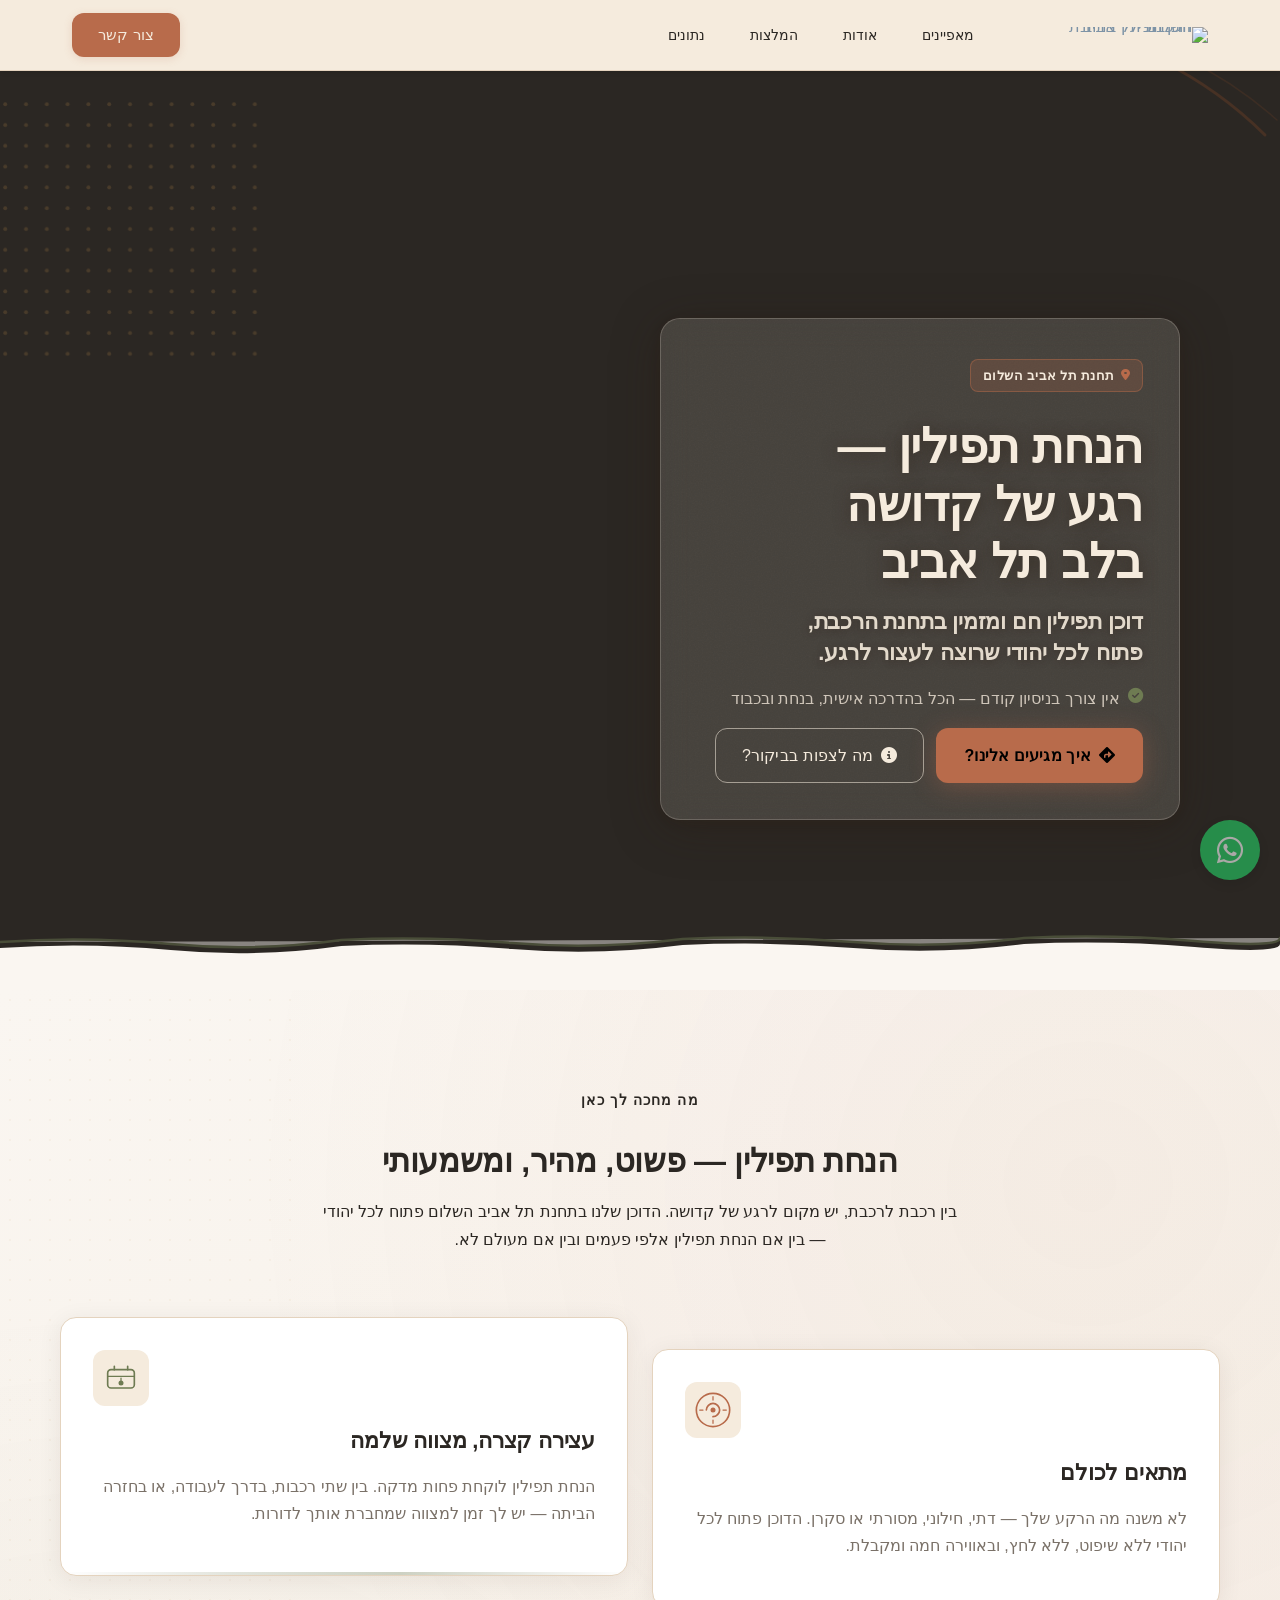
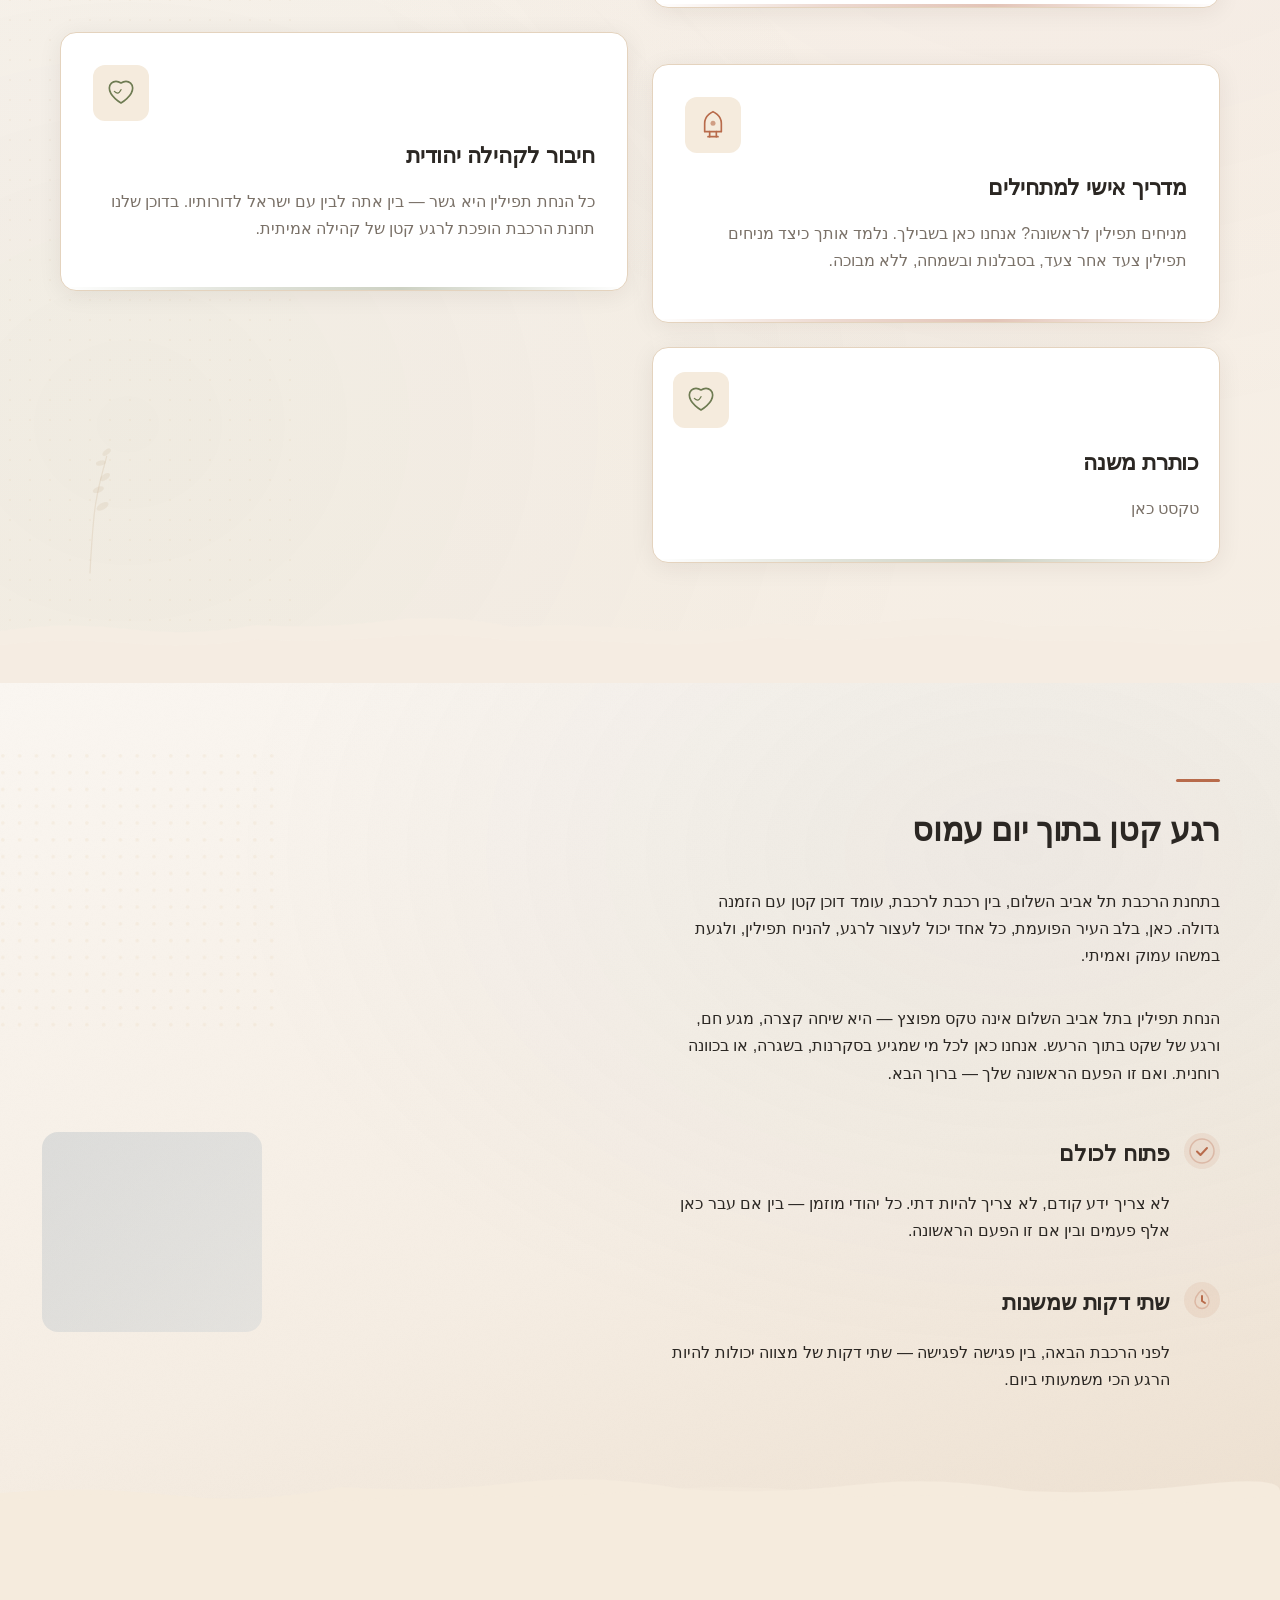
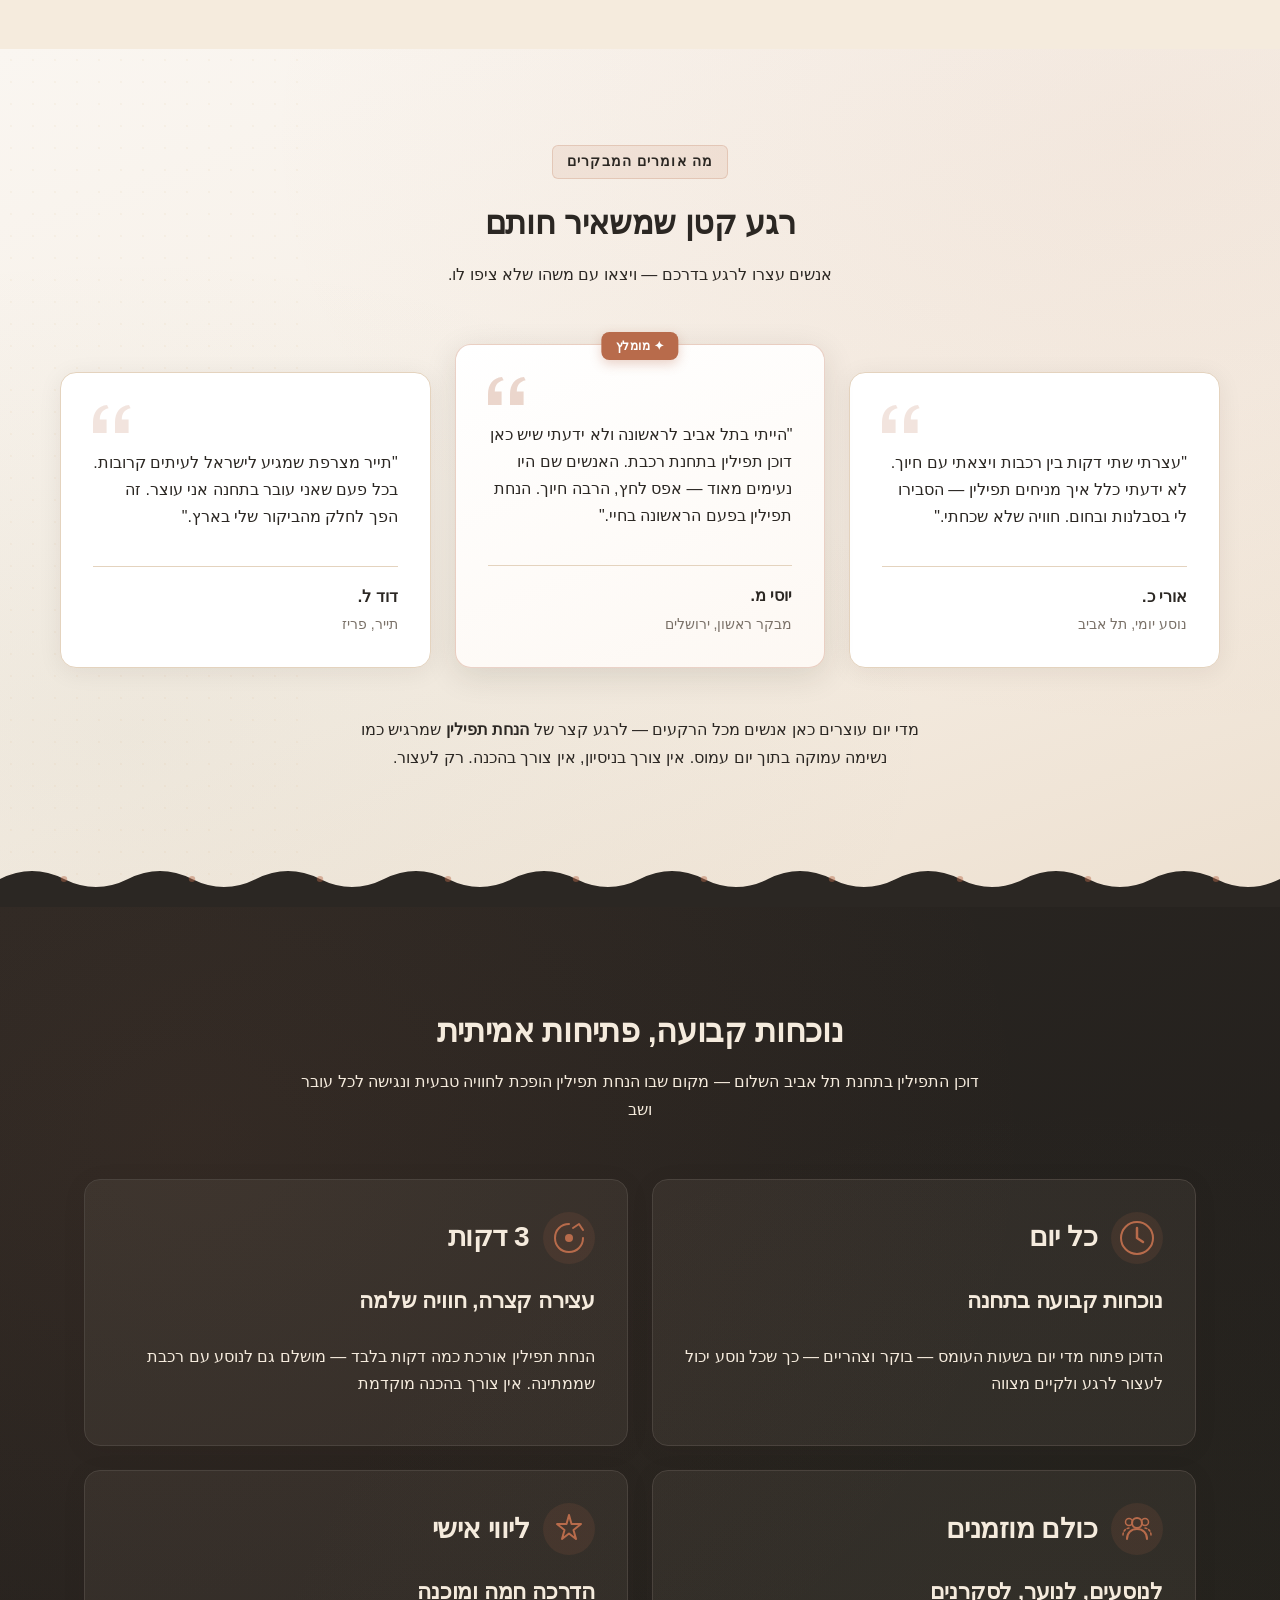
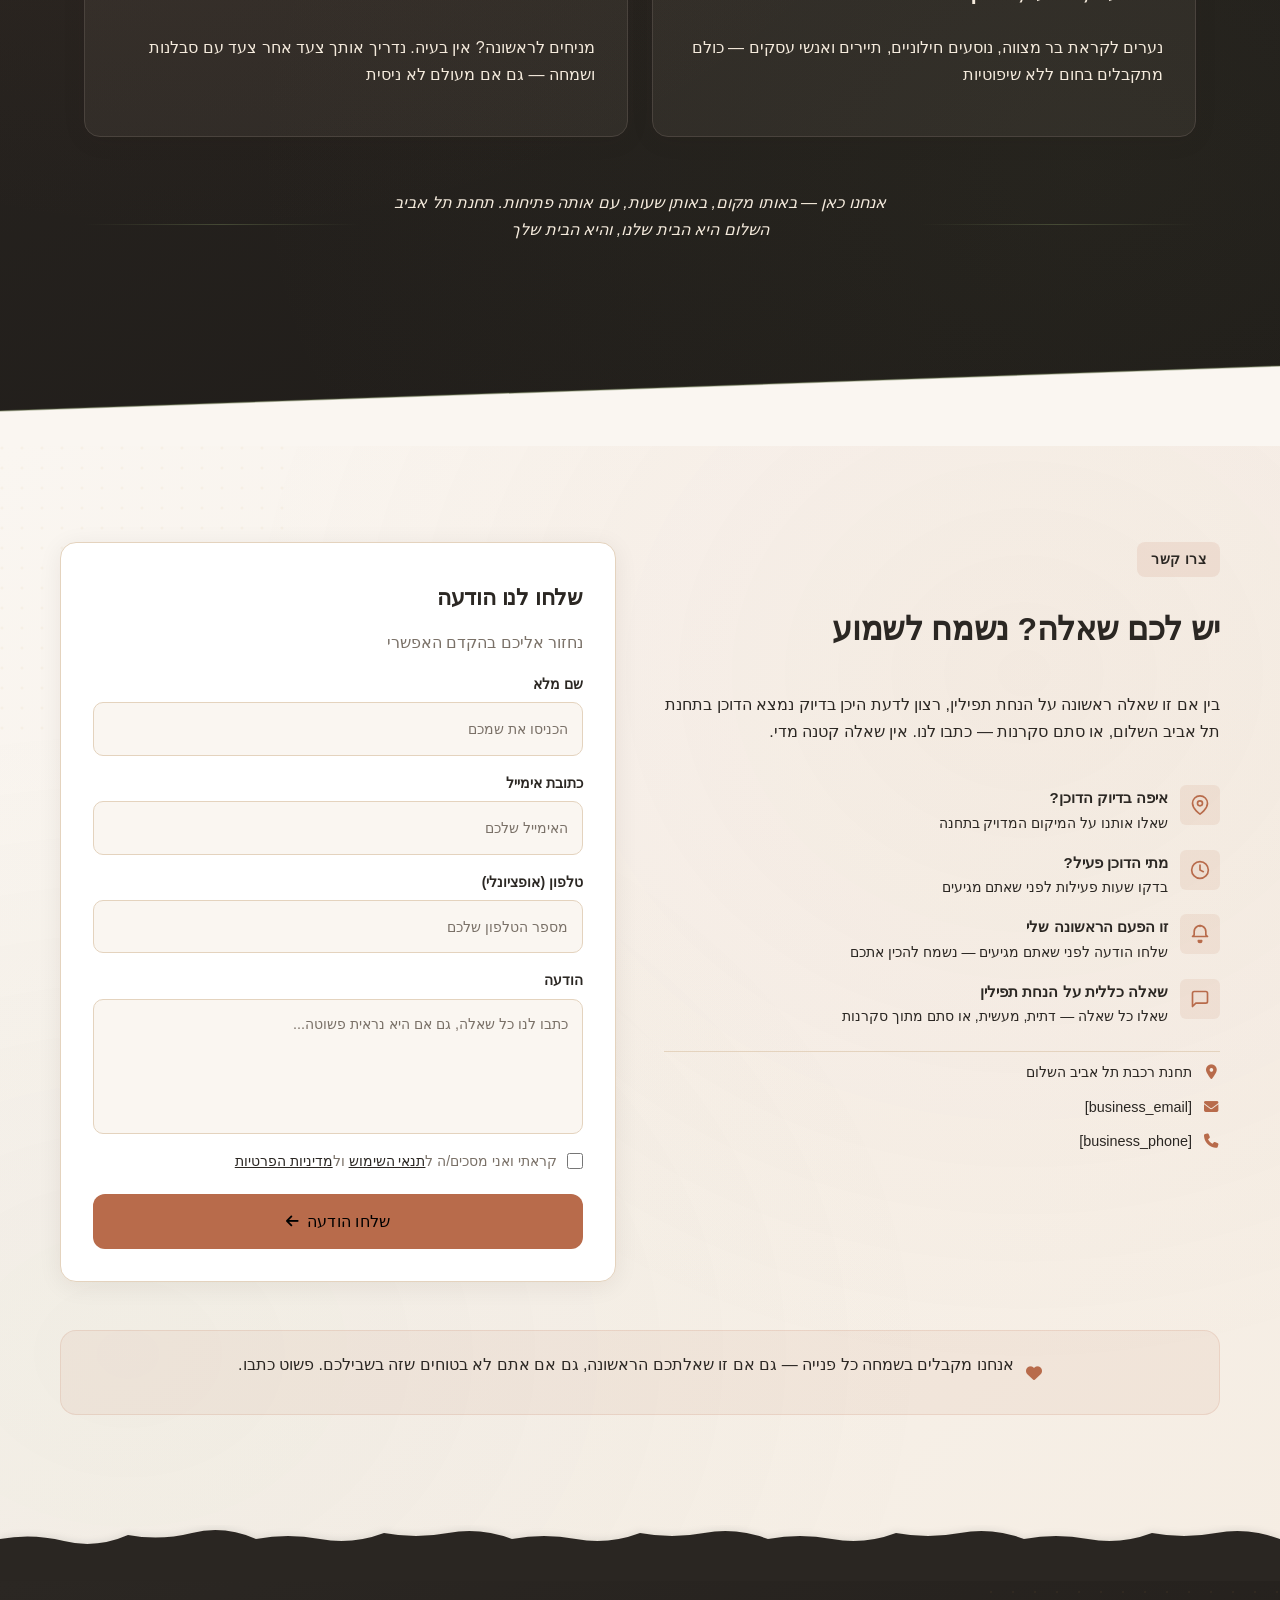
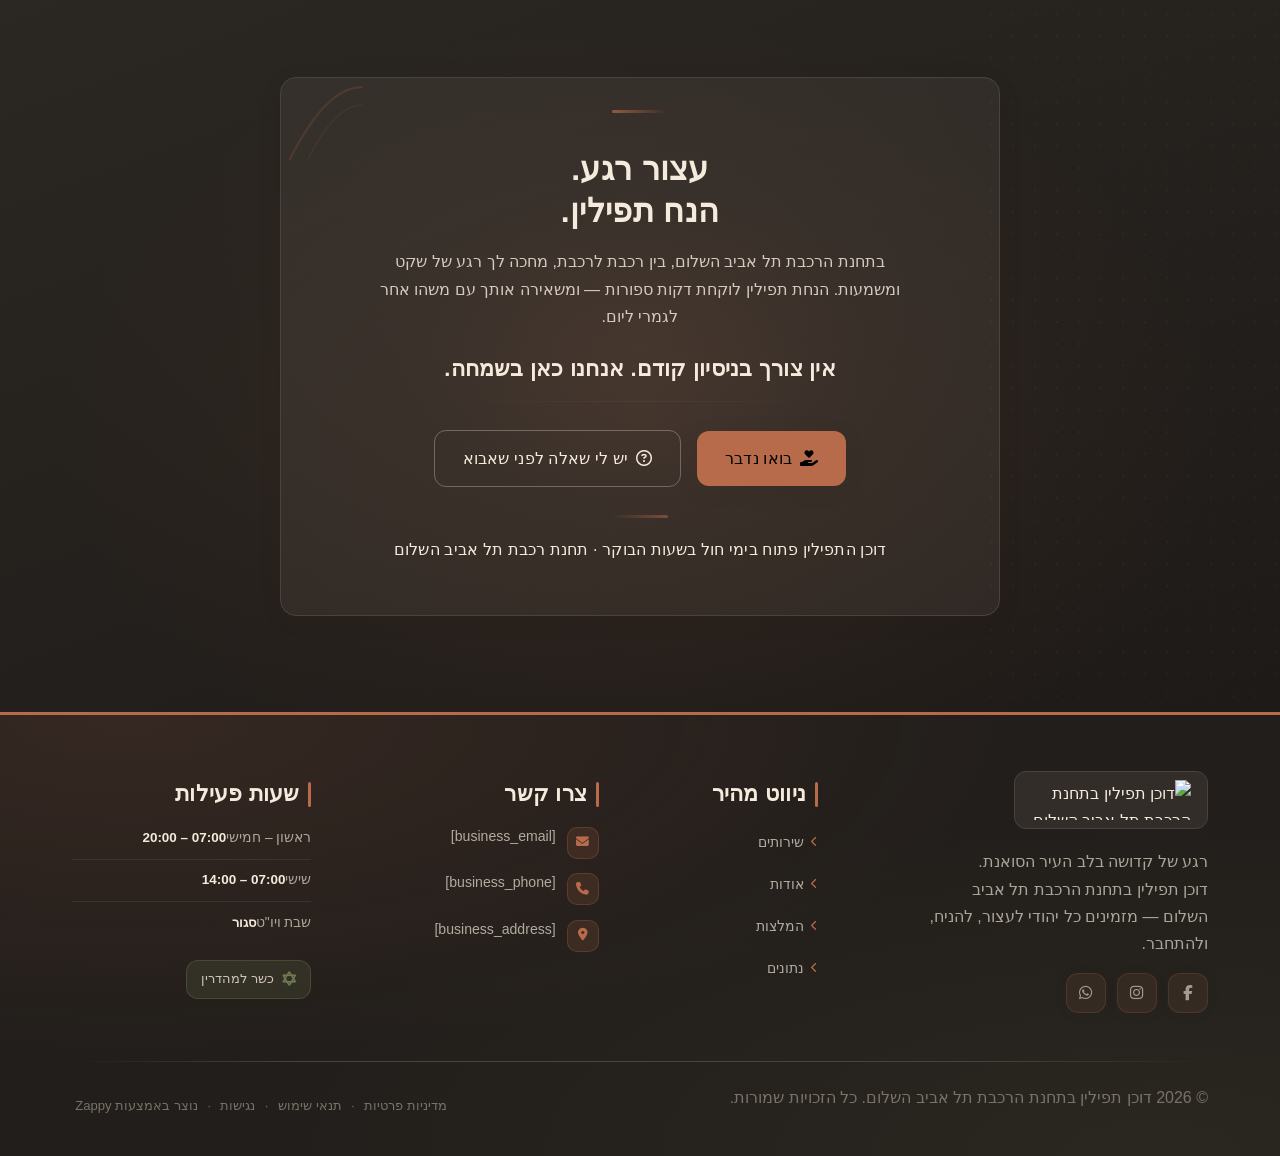
==== commit e96b377a: "Background sync: Progressive GitHub Sync" ====
--- a/public/index.html
+++ b/public/index.html
@@ -1 +1 @@
-<!doctype html><html dir="rtl" lang="he"><head><meta charset="UTF-8"><meta content="width=device-width,initial-scale=1" name="viewport"><meta content="index, follow" name="robots"><title>הנחת תפילין — דוכן תפילין בתחנת הרכבת תל אביב השלום</title><meta content="A Tefillin booth located at Tel Aviv HaShalom train station, offering Jewish men the opportunity to put on Tefillin. The booth serves as a welcoming religious o" name="description"><meta content="הנחת תפילין, הנחת תפילין תל אביב השלום, דוכן תפילין בתחנת רכבת, איך מניחים תפילין למתחילים" name="keywords"><link href="/assets/favicon.ico" rel="icon" type="image/x-icon"><link href="/assets/favicon-16x16.png" rel="icon" type="image/png" sizes="16x16"><link href="/assets/favicon-32x32.png" rel="icon" type="image/png" sizes="32x32"><link href="/assets/favicon-48x48.png" rel="icon" type="image/png" sizes="48x48"><link href="/assets/favicon-192x192.png" rel="icon" type="image/png" sizes="192x192"><link href="/assets/favicon-512x512.png" rel="icon" type="image/png" sizes="512x512"><link href="/assets/apple-touch-icon.png" rel="apple-touch-icon"><script>!function(){"use strict";var t="7bafab84-ba64-4e38-86a7-c095a5668c16",e="https://api.zappy5.com/api/analytics/track",a=18e5,n=2592e6,o=!0,i=!0,r=!0;var s=function(){var e="zappy_visitor_"+t,a=null;try{if(a=localStorage.getItem(e)){var o=JSON.parse(a),i=Date.now();if(i-o.created<n)return o.lastSeen=i,localStorage.setItem(e,JSON.stringify(o)),o.id}}catch(t){console.warn("Zappy Analytics: LocalStorage not available")}var r="zv_"+Date.now()+"_"+Math.random().toString(36).substr(2,9);try{localStorage.setItem(e,JSON.stringify({id:r,created:Date.now(),lastSeen:Date.now()}))}catch(t){}return r}(),c=function(){var e="zappy_session_"+t,n=null;try{if(n=sessionStorage.getItem(e)){var o=JSON.parse(n),i=Date.now();if(i-o.timestamp<a)return o.timestamp=i,sessionStorage.setItem(e,JSON.stringify(o)),o.id}}catch(t){console.warn("Zappy Analytics: SessionStorage not available")}var r="zs_"+Date.now()+"_"+Math.random().toString(36).substr(2,9);try{sessionStorage.setItem(e,JSON.stringify({id:r,timestamp:Date.now()}))}catch(t){}return r}();function l(a,n){n=n||{};var o={website_id:t,event_type:a,page_path:window.location.pathname,referrer:document.referrer||"direct",visitor_id:s,session_id:c,metadata:n};if(navigator.sendBeacon){var i=new Blob([JSON.stringify(o)],{type:"application/json"});navigator.sendBeacon(e,i)}else fetch(e,{method:"POST",headers:{"Content-Type":"application/json"},body:JSON.stringify(o),keepalive:!0}).catch(function(t){console.warn("Zappy Analytics: Failed to track event",t)})}o&&l("pageview",{title:document.title,url:window.location.href}),i&&document.addEventListener("click",function(t){var e=t.target;if("BUTTON"===e.tagName||e.closest("button")){var a="BUTTON"===e.tagName?e:e.closest("button");l("click",{element:"button",text:a.textContent.trim().substring(0,100),id:a.id||null,class:a.className||null})}else if("A"===e.tagName||e.closest("a")){var n="A"===e.tagName?e:e.closest("a");l("navigation",{element:"link",text:n.textContent.trim().substring(0,100),href:n.href,external:n.hostname!==window.location.hostname})}},!0),r&&document.addEventListener("submit",function(t){var e=t.target;l("form_submit",{form_id:e.id||null,form_name:e.name||null,form_action:e.action||null,form_method:e.method||"GET"})},!0);var m=Date.now();window.addEventListener("beforeunload",function(){l("page_unload",{time_on_page:Math.floor((Date.now()-m)/1e3),page_path:window.location.pathname})}),window.zappyAnalytics={track:l,getVisitorId:function(){return s},getSessionId:function(){return c}}}()</script><meta content="הנחת תפילין — דוכן תפילין בתחנת הרכבת תל אביב השלום" property="og:title"><meta content="A Tefillin booth located at Tel Aviv HaShalom train station, offering Jewish men the opportunity to put on Tefillin. The booth serves as a welcoming religious o" property="og:description"><meta content="summary_large_image" name="twitter:card"><meta content="הנחת תפילין — דוכן תפילין בתחנת הרכבת תל אביב השלום" name="twitter:title"><meta content="A Tefillin booth located at Tel Aviv HaShalom train station, offering Jewish men the opportunity to put on Tefillin. The booth serves as a welcoming religious o" name="twitter:description"><meta content="website" property="og:type"><meta content="he_IL" property="og:locale"><link href="https://cdnjs.cloudflare.com/ajax/libs/font-awesome/6.4.0/css/all.min.css" rel="stylesheet"><link href="/assets/favicon.ico" rel="icon" type="image/x-icon"><link href="/assets/favicon-16x16.png" rel="icon" type="image/png" sizes="16x16"><link href="/assets/favicon-32x32.png" rel="icon" type="image/png" sizes="32x32"><link href="/assets/favicon-48x48.png" rel="icon" type="image/png" sizes="48x48"><link href="/assets/favicon-192x192.png" rel="icon" type="image/png" sizes="192x192"><link href="/assets/favicon-512x512.png" rel="icon" type="image/png" sizes="512x512"><link href="/assets/apple-touch-icon.png" rel="apple-touch-icon"><link href="https://cdn.jsdelivr.net/npm/vanilla-cookieconsent@3/dist/cookieconsent.css" rel="stylesheet"><script src="https://cdn.jsdelivr.net/npm/vanilla-cookieconsent@3/dist/cookieconsent.umd.js"></script><script src="https://cdn.jsdelivr.net/gh/mickidum/acc_toolbar/acctoolbar/acctoolbar.min.js"></script><link href="/styles.css" rel="stylesheet"><style id="zappy-dropdown-submenu-styles">#navMenu li:has(.sub-menu),.nav-menu li:has(.sub-menu),.navbar li:has(.sub-menu),nav li:has(.sub-menu){position:relative}#navMenu .sub-menu,.nav-menu .sub-menu,.navbar .sub-menu,nav .sub-menu{display:block!important;position:absolute!important;top:100%;left:0;min-width:220px;background:#fff;border-radius:8px;box-shadow:0 8px 25px rgba(0,0,0,.15);padding:8px 0;opacity:0;visibility:hidden;transform:translateY(10px);transition:all .3s ease;z-index:1000;list-style:none;pointer-events:none}#navMenu li:hover>.sub-menu,.nav-menu li:hover>.sub-menu,.navbar li:hover>.sub-menu,nav li:hover>.sub-menu{opacity:1!important;visibility:visible!important;transform:translateY(0)!important;pointer-events:auto!important}.sub-menu li{list-style:none;margin:0;padding:0}.sub-menu a{display:block!important;padding:10px 16px!important;color:var(--text-dark,#333)!important;font-weight:500;text-decoration:none;white-space:nowrap;transition:background-color .2s}.sub-menu .zappy-nav-child>a{padding-left:28px!important;font-size:.9em!important;opacity:.85!important}[dir=rtl] .sub-menu .zappy-nav-child>a,html[lang=ar] .sub-menu .zappy-nav-child>a,html[lang=he] .sub-menu .zappy-nav-child>a{padding-left:10px!important;padding-right:28px!important}.sub-menu .zappy-nav-parent>a{font-weight:600!important}.sub-menu a:hover{background-color:#f5f5f5}[dir=rtl] .nav-menu .sub-menu,[dir=rtl] .navbar .sub-menu,[dir=rtl] nav .sub-menu,html[lang=ar] .nav-menu .sub-menu,html[lang=ar] .navbar .sub-menu,html[lang=ar] nav .sub-menu,html[lang=he] .nav-menu .sub-menu,html[lang=he] .navbar .sub-menu,html[lang=he] nav .sub-menu{left:auto!important;right:0!important}.sub-menu:empty,.sub-menu:not(:has(li)):not(:has(> a)),.sub-menu:not(:has(li:not(.zappy-hidden-menu-item))):not(:has(> a)){display:none!important;opacity:0!important;visibility:hidden!important;pointer-events:none!important}li:has(.menu-group-title):hover>.sub-menu{opacity:1!important;visibility:visible!important;transform:translateY(0)!important;pointer-events:auto!important}#navMenu>li>.menu-group-title,.nav-menu>li>.menu-group-title{display:inline-block;padding:.5rem 1rem;cursor:default;user-select:none}@media (max-width:768px){#navMenu .sub-menu,.nav-menu .sub-menu,.navbar .sub-menu,nav .sub-menu{position:static!important;transform:none!important;box-shadow:none!important;background:0 0!important;max-height:0;overflow:hidden;opacity:0;visibility:hidden;transition:max-height .3s ease,opacity .3s ease;padding:0!important;border-radius:0!important}#navMenu .sub-menu.mobile-expanded,.nav-menu .sub-menu.mobile-expanded,.navbar .sub-menu.mobile-expanded{max-height:none!important;overflow-y:visible!important;opacity:1!important;visibility:visible!important;padding:8px 0 8px 16px!important}[dir=rtl] .sub-menu.mobile-expanded,html[lang=he] .sub-menu.mobile-expanded{padding:8px 16px 8px 0!important}#navMenu li:hover>.sub-menu,.nav-menu li:hover>.sub-menu,.navbar li:hover>.sub-menu,nav li:hover>.sub-menu{opacity:0;visibility:hidden;pointer-events:none}#navMenu li>.sub-menu.mobile-expanded,.nav-menu li>.sub-menu.mobile-expanded,.navbar li>.sub-menu.mobile-expanded,nav li>.sub-menu.mobile-expanded{opacity:1!important;visibility:visible!important;pointer-events:auto!important}#navMenu li:has(.sub-menu),.nav-menu li:has(.sub-menu),.navbar li:has(.sub-menu),nav li:has(.sub-menu){display:flex!important;flex-wrap:wrap!important;align-items:center!important;position:relative!important;min-height:44px!important}#navMenu li:has(.sub-menu)>a,.nav-menu li:has(.sub-menu)>a,.navbar li:has(.sub-menu)>a,nav li:has(.sub-menu)>a{flex:1!important;min-width:0!important}#navMenu li:has(.sub-menu)>.menu-group-title,.nav-menu li:has(.sub-menu)>.menu-group-title,.navbar li:has(.sub-menu)>.menu-group-title,nav li:has(.sub-menu)>.menu-group-title{flex:1!important;min-width:0!important;padding:0!important;line-height:inherit!important}#navMenu li:has(.sub-menu)>.sub-menu,.nav-menu li:has(.sub-menu)>.sub-menu,.navbar li:has(.sub-menu)>.sub-menu,nav li:has(.sub-menu)>.sub-menu{flex-basis:100%!important;width:100%!important}#navMenu li:has(.sub-menu)>a [class*=arrow],#navMenu li:has(.sub-menu)>a [class*=chevron],.nav-menu li:has(.sub-menu)>a .fa-angle-down,.nav-menu li:has(.sub-menu)>a .fa-chevron-down,.nav-menu li:has(.sub-menu)>a [class*=arrow],.nav-menu li:has(.sub-menu)>a [class*=chevron],nav li:has(.sub-menu)>a [class*=arrow],nav li:has(.sub-menu)>a [class*=chevron]{display:none!important;visibility:hidden!important}.mobile-submenu-toggle{display:flex!important;align-items:center!important;justify-content:center!important;width:44px!important;height:auto!important;background:0 0!important;border:none!important;cursor:pointer!important;color:var(--text-dark)!important;position:static!important;flex-shrink:0!important;align-self:stretch!important;z-index:2!important;padding:0!important;margin:0!important}.mobile-submenu-toggle::after{content:''!important;width:0!important;height:0!important;border-left:6px solid transparent!important;border-right:6px solid transparent!important;border-top:7px solid currentColor!important;transition:transform .3s ease!important}.mobile-submenu-toggle.expanded::after{transform:rotate(180deg)!important}.sub-menu a{padding:10px 0!important;display:block!important;color:var(--text-dark)!important;white-space:normal!important}.sub-menu .zappy-nav-child>a{padding-left:28px!important;font-size:.9em!important;opacity:.85!important}[dir=rtl] .sub-menu .zappy-nav-child>a,html[lang=ar] .sub-menu .zappy-nav-child>a,html[lang=he] .sub-menu .zappy-nav-child>a{padding-left:0!important;padding-right:28px!important}.sub-menu .zappy-nav-parent>a{font-weight:600!important}#navMenu.active,.nav-menu.active{max-width:100vw!important;overflow-x:hidden!important;box-sizing:border-box!important}.navbar .sub-menu li a,.zappy-products-dropdown .sub-menu a,nav.navbar .sub-menu li a{color:var(--text-dark)!important}}@media (min-width:769px){.mobile-submenu-toggle{display:none!important}}</style><style id="zappy-widget-visibility">html[dir=rtl] .whatsapp-float{right:20px!important;left:auto!important}html:not([dir]) .whatsapp-float,html[dir=ltr] .whatsapp-float{left:20px!important;right:auto!important}html[dir=rtl] #mic-access-tool-general-button,html[dir=rtl] #mic-init-access-tool #mic-access-tool-general-button,html[dir=rtl] #mic-init-access-tool .mic-access-tool-general-button,html[dir=rtl] ._access-icon,html[dir=rtl] .mic-access-tool-general-button{left:20px!important;right:auto!important}html:not([dir]) #mic-access-tool-general-button,html:not([dir]) #mic-init-access-tool #mic-access-tool-general-button,html:not([dir]) #mic-init-access-tool .mic-access-tool-general-button,html:not([dir]) ._access-icon,html:not([dir]) .mic-access-tool-general-button,html[dir=ltr] #mic-access-tool-general-button,html[dir=ltr] #mic-init-access-tool #mic-access-tool-general-button,html[dir=ltr] #mic-init-access-tool .mic-access-tool-general-button,html[dir=ltr] ._access-icon,html[dir=ltr] .mic-access-tool-general-button{right:20px!important;left:auto!important}@media (max-width:768px){.whatsapp-float{display:flex!important}}@media (min-width:769px){.whatsapp-float{display:flex!important}}@media (max-width:768px){#mic-access-tool-general-button,#mic-init-access-tool #mic-access-tool-general-button,#mic-init-access-tool .mic-access-tool-general-button,._access-icon,.mic-access-tool-general-button{display:flex!important;visibility:visible!important;opacity:1!important;pointer-events:auto!important}#mic-access-tool-box,#mic-init-access-tool #mic-access-tool-box,._access-menu,.mic-access-tool-box,div[id*=mic-access-tool-box]{visibility:hidden;opacity:0;pointer-events:auto!important}}@media (min-width:769px){#mic-access-tool-general-button,#mic-init-access-tool #mic-access-tool-general-button,#mic-init-access-tool .mic-access-tool-general-button,._access-icon,.mic-access-tool-general-button{display:flex!important;visibility:visible!important;opacity:1!important;pointer-events:auto!important}#mic-access-tool-box,#mic-init-access-tool #mic-access-tool-box,._access-menu,.mic-access-tool-box,div[id*=mic-access-tool-box]{visibility:hidden;opacity:0;pointer-events:auto!important}}</style></head><body><nav class="navbar" dir="rtl"><button class="mobile-toggle" aria-label="Menu" id="mobileToggle"><svg viewBox="0 0 24 24" fill="none" height="24" width="24" class="hamburger-icon"><path d="M3 12h18M3 6h18M3 18h18" stroke="currentColor" stroke-width="2" stroke-linecap="round"></path></svg> <svg viewBox="0 0 24 24" fill="none" height="24" width="24" class="close-icon" style="display:none"><path d="M18 6L6 18M6 6l12 12" stroke="currentColor" stroke-width="2" stroke-linecap="round"></path></svg></button> <button class="phone-header-btn" aria-label="Call" data-phone="[business_phone]"><svg viewBox="0 0 24 24" fill="currentColor" height="20" width="20"><path d="M22 16.92v3a2 2 0 0 1-2.18 2 19.79 19.79 0 0 1-8.63-3.07 19.5 19.5 0 0 1-6-6 19.79 19.79 0 0 1-3.07-8.67A2 2 0 0 1 4.11 2h3a2 2 0 0 1 2 1.72 12.84 12.84 0 0 0 .7 2.81 2 2 0 0 1-.45 2.11L8.09 9.91a16 16 0 0 0 6 6l1.27-1.27a2 2 0 0 1 2.11-.45 12.84 12.84 0 0 0 2.81.7A2 2 0 0 1 22 16.92z"></path></svg></button><div class="nav-container"><div class="nav-right-group"><div class="nav-brand"><a href="/" class="logo-link"><img alt="דוכן תפילין בתחנת הרכבת תל אביב השלום" src="/assets/logo.webp" class="logo"></a></div><ul class="nav-menu" id="navMenu"><li><a href="#features">מאפיינים</a></li><li><a href="#about">אודות</a></li><li><a href="#testimonials">המלצות</a></li><li><a href="#stats">נתונים</a></li></ul></div><div class="nav-cta-container"><a href="#contact" class="nav-cta-btn">צור קשר</a></div></div></nav><script>window.addEventListener("load",function(){const e=document.querySelector(".navbar, nav, header");if(!e)return void console.log("[Navbar] Navbar element not found");let t=document.getElementById("mobileToggle")||document.querySelector(".mobile-toggle")||document.querySelector(".hamburger")||document.querySelector(".hamburger-menu")||document.querySelector(".menu-toggle")||document.querySelector(".burger-menu")||document.querySelector('[aria-label="Menu"]')||document.querySelector('[aria-label="תפריט"]');const o=document.querySelector(".phone-header-btn"),n=window.getComputedStyle(e);let r=n.backgroundColor;if(console.log("[Navbar] Initial navbar background:",r),"transparent"===r||"rgba(0, 0, 0, 0)"===r||r.startsWith("rgba")&&r.includes(", 0)")){const e=n.backgroundImage;if(e&&"none"!==e)console.log("[Navbar] Navbar has background image/gradient, using dark text"),r="rgb(240, 240, 240)";else{const e=window.getComputedStyle(document.body).backgroundColor;console.log("[Navbar] Navbar transparent, using body background:",e),r=e}}const i=r.match(/\d+/g);if(i&&i.length>=3){const e=(.299*parseInt(i[0])+.587*parseInt(i[1])+.114*parseInt(i[2]))/255;console.log("[Navbar] Mobile button colors preserved from Claude CSS (luminance:",e.toFixed(2)+")");const n=document.createElement("style");n.id="zappy-mobile-nav-fix";document.documentElement.lang;document.documentElement.dir,n.textContent='\n        /* Hide mobile buttons on desktop, show only on mobile */\n        @media (min-width: 769px) {\n          .mobile-toggle,\n          .phone-header-btn {\n            display: none !important;\n          }\n        }\n        \n        /* Show and position mobile buttons correctly on mobile */\n        @media (max-width: 768px) {\n          .mobile-toggle,\n          .phone-header-btn {\n            position: absolute !important;\n            top: 50% !important;\n            transform: translateY(-50%) !important;\n            z-index: 1001 !important;\n            display: flex !important;\n            align-items: center !important;\n            justify-content: center !important;\n            width: 36px !important;\n            height: 36px !important;\n            border-radius: 50% !important;\n            border: none !important;\n            cursor: pointer !important;\n            padding: 6px !important;\n            background: none !important;\n            color: var(--nav-text, var(--text-dark)) !important;\n          }\n          \n          /* LTR positioning (default): hamburger LEFT, phone RIGHT */\n          html:not([dir="rtl"]):not([lang="he"]):not([lang="ar"]) .mobile-toggle,\n          html[dir="ltr"] .mobile-toggle {\n            left: 12px !important;\n            right: auto !important;\n          }\n          html:not([dir="rtl"]):not([lang="he"]):not([lang="ar"]) .phone-header-btn,\n          html[dir="ltr"] .phone-header-btn {\n            right: 12px !important;\n            left: auto !important;\n          }\n          \n          /* RTL positioning: hamburger RIGHT, phone LEFT */\n          html[dir="rtl"] .mobile-toggle,\n          html[lang="he"] .mobile-toggle,\n          html[lang="ar"] .mobile-toggle {\n            right: 12px !important;\n            left: auto !important;\n          }\n          html[dir="rtl"] .phone-header-btn,\n          html[lang="he"] .phone-header-btn,\n          html[lang="ar"] .phone-header-btn {\n            left: 12px !important;\n            right: auto !important;\n          }\n          \n          /* CRITICAL: Ensure nav-container has min-height on mobile */\n          /* All children are positioned absolutely/fixed on mobile, so height:auto collapses to 0 */\n          .nav-container {\n            min-height: 70px !important;\n            position: relative !important;\n          }\n          \n          /* Ensure SVG icons are properly sized and inherit color */\n          .mobile-toggle svg,\n          .phone-header-btn svg {\n            width: 24px !important;\n            height: 24px !important;\n            /* Don\'t force display - let JavaScript control hamburger/close toggle */\n          }\n          \n          /* Reset nav-cta-container on mobile - remove desktop box-shadow/padding */\n          /* that creates a visible ghost box when CTA button is hidden */\n          .nav-cta-container {\n            box-shadow: none !important;\n            padding: 0 !important;\n          }\n          \n          /* Hide nav-cta-container entirely on mobile when there\'s no lang-switcher */\n          /* (only the CTA button is inside, and it\'s hidden on mobile) */\n          .nav-cta-container:not(:has(.lang-switcher)) {\n            display: none !important;\n          }\n          \n          /* CRITICAL: Prevent hero image fade gradient from bleeding over headline text */\n          /* The .image-fade-gradient has bottom: -30px (extends below parent) */\n          /* On mobile stacked layout, this overlaps the h1 text below the image */\n          .hero-image-column {\n            overflow: hidden !important;\n          }\n          .image-fade-gradient {\n            bottom: 0 !important;\n          }\n          \n          /* Hide desktop language switcher on mobile - hamburger menu handles it */\n          /* High specificity to override stored CSS */\n          .lang-switcher,\n          .nav-cta-container .lang-switcher,\n          .nav-container .lang-switcher,\n          .navbar .lang-switcher,\n          .navbar .nav-cta-container .lang-switcher {\n            display: none !important;\n          }\n        }\n      ';const r=document.getElementById("zappy-mobile-nav-fix");r&&r.remove(),document.head.appendChild(n),console.log("[Navbar] Critical CSS injected for mobile nav positioning");const a=window.innerWidth<=768;if(t){const e=t.querySelector(".hamburger-icon"),o=t.querySelector(".close-icon");e&&(e.style.setProperty("width","24px","important"),e.style.setProperty("height","24px","important"),e.style.setProperty("display","block","important")),o&&(o.style.setProperty("width","24px","important"),o.style.setProperty("height","24px","important"),o.style.setProperty("display","none","important")),a?(t.style.setProperty("position","absolute","important"),t.style.setProperty("top","50%","important"),t.style.setProperty("transform","translateY(-50%)","important"),t.style.setProperty("z-index","1001","important"),t.style.removeProperty("left"),t.style.removeProperty("right"),console.log("[Navbar] Mobile toggle positioning applied (mobile viewport)")):(t.style.removeProperty("position"),t.style.removeProperty("top"),t.style.removeProperty("transform"),t.style.removeProperty("z-index"),t.style.removeProperty("left"),t.style.removeProperty("right"),console.log("[Navbar] Desktop viewport - cleared mobile toggle inline positioning"))}if(o){const e=o.querySelector("svg");e&&(e.style.width="24px",e.style.height="24px",e.setAttribute("width","24"),e.setAttribute("height","24")),a?(o.style.setProperty("position","absolute","important"),o.style.setProperty("top","50%","important"),o.style.setProperty("transform","translateY(-50%)","important"),o.style.setProperty("z-index","1001","important"),o.style.removeProperty("left"),o.style.removeProperty("right"),console.log("[Navbar] Phone button positioning applied (mobile viewport)")):(o.style.removeProperty("position"),o.style.removeProperty("top"),o.style.removeProperty("transform"),o.style.removeProperty("z-index"),o.style.removeProperty("left"),o.style.removeProperty("right"),console.log("[Navbar] Desktop viewport - cleared phone button inline positioning"))}}else console.log("[Navbar] Could not parse background color:",r);t=document.getElementById("mobileToggle")||document.querySelector(".mobile-toggle")||document.querySelector(".hamburger")||document.querySelector(".hamburger-menu")||document.querySelector(".menu-toggle")||document.querySelector(".burger-menu")||document.querySelector('[aria-label="Menu"]')||document.querySelector('[aria-label="תפריט"]');const a=document.getElementById("navMenu")||document.querySelector(".nav-menu")||document.querySelector(".nav-links")||document.querySelector("nav ul:not(.submenu)");if(!t||!a)return void console.log("[Navbar] Mobile toggle or menu not found:",{toggle:!!t,menu:!!a});a.id||(a.id="navMenu"),console.log("[Navbar] Initializing mobile menu...");const l=t.cloneNode(!0);t.parentNode.replaceChild(l,t),l.addEventListener("click",function(e){e.preventDefault(),e.stopPropagation();const t=this.querySelector(".hamburger-icon"),o=this.querySelector(".close-icon");a.classList.contains("active")?(a.classList.remove("active"),t&&t.style.setProperty("display","block","important"),o&&o.style.setProperty("display","none","important"),document.body.style.overflow="",console.log("[Navbar] Menu closed")):(a.classList.add("active"),t&&t.style.setProperty("display","none","important"),o&&o.style.setProperty("display","block","important"),document.body.style.overflow="hidden",console.log("[Navbar] Menu opened"))}),a.querySelectorAll("a").forEach(function(e){e.addEventListener("click",function(){if("#"===this.getAttribute("href"))return;const e=l.querySelector(".hamburger-icon"),t=l.querySelector(".close-icon");a.classList.remove("active"),e&&e.style.setProperty("display","block","important"),t&&t.style.setProperty("display","none","important"),document.body.style.overflow="",console.log("[Navbar] Menu closed (link clicked)")})});var s=a.querySelectorAll(".dropdown-toggle");s.forEach(function(e){e.addEventListener("click",function(e){e.preventDefault(),e.stopPropagation();var t=this.closest(".nav-dropdown");t&&(t.parentNode.querySelectorAll(".nav-dropdown.open").forEach(function(e){e!==t&&e.classList.remove("open")}),t.classList.toggle("open"),console.log("[Navbar] Dropdown toggled:",t.classList.contains("open")?"open":"closed"))})}),document.addEventListener("click",function(e){e.target.closest(".nav-dropdown")||document.querySelectorAll(".nav-dropdown.open").forEach(function(e){e.classList.remove("open")})}),console.log("[Navbar] Dropdown handlers initialized for "+s.length+" dropdowns"),o&&o.addEventListener("click",function(){const e=document.querySelectorAll('a[href^="tel:"]'),t=e.length>0?e[0].getAttribute("href").replace("tel:",""):"[business_phone]";window.location.href="tel:"+t,console.log("[Navbar] Phone button clicked")}),console.log("[Navbar] Mobile menu initialized successfully")})</script><main><section class="index-hero-section" data-layout-spec="בית-hero" dir="rtl" data-hero-type="fullscreen-scrim"><div class="index-hero-bg"><img alt="דוכן תפילין בתחנת הרכבת תל אביב השלום — מקום חם ומזמין להנחת תפילין" src="/assets/site-index-hero-image-1.webp" data-context="A warm, realistic photograph taken inside or just beside Tel Aviv HaShalom train station. A small welcoming Tefillin booth stands in the foreground with a friendly man in a kippah and tzitzit smiling at passing commuters. The station environment is visible in the background — modern architecture, natural light streaming through large windows, commuters walking by. The booth has a simple wooden table with tefillin boxes, a small Hebrew sign, and perhaps a small Israeli flag. The mood is calm, inviting, and human — not formal or institutional. Warm golden-hour light, soft focus on the background crowd, sharp focus on the booth and the welcoming attendant." data-placeholder="index-hero-image-1" height="700" width="1200" data-hero-bg="true"></div><div class="index-hero-scrim" aria-hidden="true"></div><svg viewBox="0 0 120 100" xmlns="http://www.w3.org/2000/svg" aria-hidden="true" data-no-icon-edit="true" fill="none" class="index-hero-corner-flourish"><path d="M10,90 Q40,60 80,40 Q100,30 115,10" stroke="#C8622A" stroke-width="2" stroke-linecap="round" fill="none" opacity="0.18"></path><path d="M2,80 Q30,55 65,38 Q90,25 108,5" stroke="#C8622A" stroke-width="1" stroke-linecap="round" fill="none" opacity="0.1"></path></svg> <svg viewBox="0 0 200 200" xmlns="http://www.w3.org/2000/svg" aria-hidden="true" data-no-icon-edit="true" class="index-hero-dots"><pattern height="16" id="hero-dot-pattern" patternUnits="userSpaceOnUse" width="16" x="0" y="0"><circle cx="4" cy="4" r="1.5" fill="#C8914A" opacity="0.35"></circle></pattern><rect height="200" width="200" fill="url(#hero-dot-pattern)"></rect></svg><div class="index-hero-container"><div class="index-hero-card"><span class="index-hero-badge"><i class="fas fa-map-marker-alt" aria-hidden="true"></i> תחנת תל אביב השלום</span><h1 class="index-hero-h1">הנחת תפילין —<br>רגע של קדושה<br>בלב תל אביב</h1><h3 class="index-hero-subtitle">דוכן תפילין חם ומזמין בתחנת הרכבת,<br>פתוח לכל יהודי שרוצה לעצור לרגע.</h3><p class="index-hero-reassurance"><i class="fas fa-check-circle" aria-hidden="true"></i> אין צורך בניסיון קודם — הכל בהדרכה אישית, בנחת ובכבוד</p><div class="index-hero-ctas"><a href="#contact" class="index-hero-btn-primary"><i class="fas fa-directions" aria-hidden="true"></i> איך מגיעים אלינו? </a><a href="#about" class="index-hero-btn-secondary"><i class="fas fa-info-circle" aria-hidden="true"></i> מה לצפות בביקור?</a></div></div></div><div class="index-hero-divider-wrapper"><svg viewBox="0 0 1200 90" xmlns="http://www.w3.org/2000/svg" aria-hidden="true" data-no-icon-edit="true" preserveAspectRatio="none"><path d="M0,42 Q80,36 160,44 T320,40 Q400,36 480,43 T640,39 Q720,35 800,42 T960,38 Q1040,34 1120,41 T1200,38" stroke="#6E7B52" stroke-width="2.5" stroke-linecap="round" fill="#FAF6F1" opacity="0.45"></path><path d="M0,90 L0,48 Q80,42 160,50 T320,46 Q400,42 480,49 T640,45 Q720,41 800,48 T960,44 Q1040,40 1120,47 T1200,44 L1200,90 Z" fill="#FAF6F1"></path></svg></div></section><section class="index-features-section" data-layout-spec="בית-features" dir="rtl" id="features"><div class="ifs-dot-pattern" aria-hidden="true"></div><svg viewBox="0 0 120 200" xmlns="http://www.w3.org/2000/svg" aria-hidden="true" data-no-icon-edit="true" fill="none" class="ifs-wheat-branch"><path d="M60 190 C60 190 62 150 65 120 C68 90 75 70 80 50" stroke="#C8B090" stroke-width="1.5" stroke-linecap="round" fill="none" opacity="0.35"></path><ellipse cx="75" cy="110" fill="#C8B090" opacity="0.25" rx="8" ry="4" transform="rotate(-30 75 110)"></ellipse><ellipse cx="70" cy="90" fill="#C8B090" opacity="0.25" rx="7" ry="3.5" transform="rotate(-20 70 90)"></ellipse><ellipse cx="78" cy="75" fill="#C8B090" opacity="0.25" rx="7" ry="3.5" transform="rotate(-35 78 75)"></ellipse><ellipse cx="73" cy="58" fill="#C8B090" opacity="0.25" rx="6" ry="3" transform="rotate(-15 73 58)"></ellipse><ellipse cx="80" cy="45" fill="#C8B090" opacity="0.25" rx="6" ry="3" transform="rotate(-40 80 45)"></ellipse></svg><div class="ifs-container"><div class="ifs-intro"><p class="zappy-editable"><span class="ifs-eyebrow" style="color:rgb(43, 39, 35) !important">מה מחכה לך כאן</span></p><h2 class="ifs-title">הנחת תפילין — פשוט, מהיר, ומשמעותי</h2><p class="ifs-subtitle" style="color:rgb(43, 39, 35) !important">בין רכבת לרכבת, יש מקום לרגע של קדושה. הדוכן שלנו בתחנת תל אביב השלום פתוח לכל יהודי — בין אם הנחת תפילין אלפי פעמים ובין אם מעולם לא.</p></div><div class="ifs-grid" data-zappy-grid-align="start"><article class="ifs-card ifs-card--offset-down" data-grid-item-index="0"><div class="ifs-card-icon"><svg viewBox="0 0 48 48" xmlns="http://www.w3.org/2000/svg" aria-hidden="true" fill="none" height="40" width="40" data-element-type="icon" data-icon-type="svg"><circle cx="24" cy="24" r="20" stroke="#B86B4B" stroke-width="2"></circle><path d="M16 24 C16 20 20 16 24 16 C28 16 32 20 32 24 C32 28 28 32 24 32" stroke="#B86B4B" stroke-width="2" stroke-linecap="round" fill="none"></path><circle cx="24" cy="24" r="3" fill="#B86B4B"></circle><path d="M24 8 L24 12 M24 36 L24 40 M8 24 L12 24 M36 24 L40 24" stroke="#B86B4B" stroke-width="1.5" stroke-linecap="round"></path></svg></div><div class="ifs-card-content"><h3 class="ifs-card-title">מתאים לכולם</h3><p class="ifs-card-text">לא משנה מה הרקע שלך — דתי, חילוני, מסורתי או סקרן. הדוכן פתוח לכל יהודי ללא שיפוט, ללא לחץ, ובאווירה חמה ומקבלת.</p></div><div class="ifs-card-divider" aria-hidden="true"></div></article><article class="ifs-card" data-grid-item-index="1"><div class="ifs-card-icon"><svg viewBox="0 0 48 48" xmlns="http://www.w3.org/2000/svg" aria-hidden="true" fill="none" height="40" width="40" data-element-type="icon" data-icon-type="svg"><rect height="22" width="32" rx="4" stroke="#6E7B52" stroke-width="2" x="8" y="14"></rect><path d="M16 14 L16 10 M32 14 L32 10" stroke="#6E7B52" stroke-width="2" stroke-linecap="round"></path><path d="M8 22 L40 22" stroke="#6E7B52" stroke-width="1.5"></path><circle cx="24" cy="30" r="3" fill="#6E7B52"></circle><path d="M24 27 L24 24" stroke="#6E7B52" stroke-width="1.5" stroke-linecap="round"></path></svg></div><div class="ifs-card-content"><h3 class="ifs-card-title">עצירה קצרה, מצווה שלמה</h3><p class="ifs-card-text">הנחת תפילין לוקחת פחות מדקה. בין שתי רכבות, בדרך לעבודה, או בחזרה הביתה — יש לך זמן למצווה שמחברת אותך לדורות.</p></div><div class="ifs-card-divider ifs-card-divider--olive" aria-hidden="true"></div></article><article class="ifs-card ifs-card--offset-down" data-grid-item-index="2"><div class="ifs-card-icon"><svg viewBox="0 0 48 48" xmlns="http://www.w3.org/2000/svg" aria-hidden="true" fill="none" height="40" width="40" data-element-type="icon" data-icon-type="svg"><path d="M24 8 C24 8 14 12 14 22 L14 32 L34 32 L34 22 C34 12 24 8 24 8Z" stroke="#B86B4B" stroke-width="2" fill="none" stroke-linejoin="round"></path><path d="M20 32 L20 38 M28 32 L28 38" stroke="#B86B4B" stroke-width="2" stroke-linecap="round"></path><path d="M18 38 L30 38" stroke="#B86B4B" stroke-width="2" stroke-linecap="round"></path><circle cx="24" cy="22" r="3" fill="#B86B4B" opacity="0.6"></circle></svg></div><div class="ifs-card-content"><h3 class="ifs-card-title">מדריך אישי למתחילים</h3><p class="ifs-card-text">מניחים תפילין לראשונה? אנחנו כאן בשבילך. נלמד אותך כיצד מניחים תפילין צעד אחר צעד, בסבלנות ובשמחה, ללא מבוכה.</p></div><div class="ifs-card-divider" aria-hidden="true"></div></article><article class="ifs-card" data-grid-item-index="3"><div class="ifs-card-icon"><svg viewBox="0 0 48 48" xmlns="http://www.w3.org/2000/svg" aria-hidden="true" fill="none" height="40" width="40" data-element-type="icon" data-icon-type="svg"><path d="M24 36 C24 36 10 28 10 18 C10 13 14 10 18 10 C21 10 24 12 24 12 C24 12 27 10 30 10 C34 10 38 13 38 18 C38 28 24 36 24 36Z" stroke="#6E7B52" stroke-width="2" fill="none" stroke-linejoin="round"></path><path d="M16 22 C16 22 18 24 20 24 C22 24 24 20 24 20" stroke="#6E7B52" stroke-width="1.5" stroke-linecap="round" fill="none"></path></svg></div><div class="ifs-card-content"><h3 class="ifs-card-title">חיבור לקהילה יהודית</h3><p class="ifs-card-text">כל הנחת תפילין היא גשר — בין אתה לבין עם ישראל לדורותיו. בדוכן שלנו תחנת הרכבת הופכת לרגע קטן של קהילה אמיתית.</p></div><div class="ifs-card-divider ifs-card-divider--olive" aria-hidden="true"></div></article><article class="ifs-card" data-grid-item-index="4" style="background-color:rgb(255, 255, 255) !important;padding:24px 20px !important;box-sizing:border-box;grid-area:auto !important"><div class="ifs-card-icon"><svg viewBox="0 0 48 48" xmlns="http://www.w3.org/2000/svg" aria-hidden="true" fill="none" height="40" width="40" data-element-type="icon" data-icon-type="svg" data-element-id="icon-1778083895913-6beasq5up"><path d="M24 36 C24 36 10 28 10 18 C10 13 14 10 18 10 C21 10 24 12 24 12 C24 12 27 10 30 10 C34 10 38 13 38 18 C38 28 24 36 24 36Z" stroke="#6E7B52" stroke-width="2" fill="none" stroke-linejoin="round"></path><path d="M16 22 C16 22 18 24 20 24 C22 24 24 20 24 20" stroke="#6E7B52" stroke-width="1.5" stroke-linecap="round" fill="none"></path></svg></div><div class="ifs-card-content"><h3 class="ifs-card-title" style="cursor:text">כותרת משנה</h3><p class="ifs-card-text" style="cursor:text">טקסט כאן</p></div><div class="ifs-card-divider ifs-card-divider--olive" aria-hidden="true"></div></article></div></div><div class="ifs-divider-wrapper"><svg viewBox="0 0 1200 90" xmlns="http://www.w3.org/2000/svg" aria-hidden="true" data-no-icon-edit="true" preserveAspectRatio="none"><path d="M0,90 L0,38 Q60,28 120,36 T240,32 Q300,36 360,28 T480,34 Q540,30 600,36 T720,30 Q780,36 840,28 T960,34 Q1020,30 1080,36 T1200,32 L1200,90 Z" fill="#F5EDE3"></path><path d="M0,90 L0,52 Q60,44 120,50 T240,46 Q300,50 360,44 T480,48 Q540,46 600,50 T720,44 Q780,50 840,44 T960,48 Q1020,46 1080,50 T1200,46 L1200,90 Z" fill="#F5EDE3" opacity="0.6"></path></svg></div></section><section class="index-about-section" data-layout-spec="בית-about" dir="rtl" id="index-about-section"><div class="index-about-texture" aria-hidden="true"></div><div class="index-about-dot-pattern" aria-hidden="true"><svg viewBox="0 0 300 300" xmlns="http://www.w3.org/2000/svg" aria-hidden="true" data-no-icon-edit="true" height="300" width="300"><defs><pattern height="18" id="about-dots" patternUnits="userSpaceOnUse" width="18" x="0" y="0"><circle cx="3" cy="3" r="2" fill="#C8914A" opacity="0.08"></circle></pattern></defs><rect height="300" width="300" fill="url(#about-dots)"></rect></svg></div><div class="index-about-container"><div class="index-about-content"><div class="index-about-accent-line" aria-hidden="true"></div><h2 class="index-about-heading">רגע קטן בתוך יום עמוס</h2><p class="index-about-lead">בתחנת הרכבת תל אביב השלום, בין רכבת לרכבת, עומד דוכן קטן עם הזמנה גדולה. כאן, בלב העיר הפועמת, כל אחד יכול לעצור לרגע, להניח תפילין, ולגעת במשהו עמוק ואמיתי.</p><p class="index-about-body" style="color:rgb(43, 39, 35) !important">הנחת תפילין בתל אביב השלום אינה טקס מפוצץ — היא שיחה קצרה, מגע חם, ורגע של שקט בתוך הרעש. אנחנו כאן לכל מי שמגיע בסקרנות, בשגרה, או בכוונה רוחנית. ואם זו הפעם הראשונה שלך — ברוך הבא.</p><div class="index-about-blurbs"><div class="index-about-blurb" data-grid-item-index="0"><div class="index-about-blurb-icon" aria-hidden="true"><svg viewBox="0 0 28 28" xmlns="http://www.w3.org/2000/svg" fill="none" height="28" width="28" data-element-type="icon" data-icon-type="svg"><circle cx="14" cy="14" r="12" stroke="currentColor" stroke-width="1.5" opacity="0.3"></circle><path d="M9 14.5l3.5 3.5 6.5-7" stroke="currentColor" stroke-width="2" stroke-linecap="round" stroke-linejoin="round"></path></svg></div><div class="index-about-blurb-text"><h3 class="index-about-blurb-title">פתוח לכולם</h3><p class="index-about-blurb-desc" style="color:rgb(43, 39, 35) !important">לא צריך ידע קודם, לא צריך להיות דתי. כל יהודי מוזמן — בין אם עבר כאן אלף פעמים ובין אם זו הפעם הראשונה.</p></div></div><div class="index-about-blurb" data-grid-item-index="1"><div class="index-about-blurb-icon" aria-hidden="true"><svg viewBox="0 0 28 28" xmlns="http://www.w3.org/2000/svg" fill="none" height="28" width="28" data-element-type="icon" data-icon-type="svg"><path d="M14 4C14 4 7 9 7 15.5a7 7 0 0 0 14 0C21 9 14 4 14 4Z" stroke="currentColor" stroke-width="1.5" stroke-linejoin="round" opacity="0.3"></path><path d="M14 10v5l3 2" stroke="currentColor" stroke-width="2" stroke-linecap="round" stroke-linejoin="round"></path></svg></div><div class="index-about-blurb-text"><h3 class="index-about-blurb-title">שתי דקות שמשנות</h3><p class="index-about-blurb-desc" style="color:rgb(43, 39, 35) !important">לפני הרכבת הבאה, בין פגישה לפגישה — שתי דקות של מצווה יכולות להיות הרגע הכי משמעותי ביום.</p></div></div></div></div><div class="index-about-imagery"><div class="index-about-backplate" aria-hidden="true"></div><figure class="index-about-main-fig"><div data-element-id="img-1778083935814-t9ojluw75" data-element-type="image" data-zappy-wrapper-margins-applied="true" data-zappy-zoom-clip="true" data-zappy-zoom-wrapper="true" data-zappy-zoom-wrapper-align="center" data-zappy-zoom-wrapper-height="215px" data-zappy-zoom-wrapper-width="289px" data-zappy-zoom-wrapper-width-mode="px" style="position:relative !important;overflow:hidden !important;width:289px !important;max-width:100% !important;margin-left:auto !important;margin-right:auto !important;height:215px !important;display:block !important"><img alt="הנחת תפילין בדוכן בתחנת הרכבת תל אביב השלום" src="/assets/site-index-service-image-1-1778084504099-3qyag8.webp?v=1778084506948" class="index-about-main-img" data-context="Close-up warm photograph of a Jewish man helping another man put on tefillin (phylacteries) at a small booth inside a busy Israeli train station. The hands are shown wrapping the leather strap around the arm with care. Warm morning light, soft bokeh background showing commuters and the station interior. Intimate, human, joyful moment. Terracotta and warm neutral tones." data-element-id="img-1778083935814-t9ojluw75" data-element-type="image" data-placeholder="index-about-image-1" height="380" width="520" data-zappy-object-position="81% 44%" data-zappy-original-height="215" data-zappy-original-width="288.63543701171875" data-zappy-zoom="1" style="object-position:81% 44% !important;margin:0px !important;left:0% !important;top:0% !important;width:100% !important;height:100% !important;max-width:none !important;max-height:none !important;display:block !important;object-fit:cover !important"></div></figure><figure class="index-about-peek-fig"><img alt="חיוך של מניח תפילין בתחנת הרכבת" src="/assets/site-index-about-image-2.webp" class="index-about-peek-img" data-context="Warm candid photo of a smiling young Israeli man at a tefillin booth in a train station, wearing tefillin on his head and arm, looking relaxed and happy. Soft natural light, urban commuter atmosphere in background. Approachable, friendly, not overly religious or formal. Warm tones." data-element-id="img-1778083935814-lr9i3k8vy" data-element-type="image" data-placeholder="index-about-image-2" height="180" width="220"></figure></div></div><div class="index-about-divider-wrapper"><svg viewBox="0 0 1200 72" xmlns="http://www.w3.org/2000/svg" aria-hidden="true" data-no-icon-edit="true" preserveAspectRatio="none"><defs><linearGradient id="about-divider-grad" x1="0" x2="1" y1="0" y2="0"><stop offset="0%" stop-color="#7D93A6" stop-opacity="0.18"></stop><stop offset="50%" stop-color="#A8BBCA" stop-opacity="0.12"></stop><stop offset="100%" stop-color="#F5EBDD" stop-opacity="0"></stop></linearGradient></defs><path d="M0,72 L0,36 Q80,28 160,38 T320,30 Q400,36 480,26 T640,32 Q720,38 800,28 T960,34 Q1040,38 1120,28 T1200,34 L1200,72 Z" fill="#F5EDE3"></path><path d="M0,72 L0,44 Q100,32 200,42 T400,36 Q500,44 600,34 T800,40 Q900,36 1000,44 T1200,38 L1200,72 Z" fill="#F5EDE3" opacity="0.5"></path></svg></div></section><section class="index-testimonials-section" data-layout-spec="בית-testimonials" dir="rtl" id="testimonials"><div class="its-dot-pattern" aria-hidden="true"></div><div class="its-container"><div class="its-intro"><span class="its-label">מה אומרים המבקרים</span><h2 class="its-heading">רגע קטן שמשאיר חותם</h2><p class="its-subheading">אנשים עצרו לרגע בדרכם — ויצאו עם משהו שלא ציפו לו.</p></div><div class="its-grid"><article class="its-card its-card--side"><div class="its-quote-mark" aria-hidden="true"><svg viewBox="0 0 38 28" xmlns="http://www.w3.org/2000/svg" aria-hidden="true" data-no-icon-edit="true" fill="none" height="28" width="38"><path d="M0 28V17.6C0 12.267 1.2 8.133 3.6 5.2C6 2.267 9.467 0.533 14 0L15.6 3.2C12.667 3.867 10.467 5.133 9 7C7.533 8.867 6.8 11.333 6.8 14.4H13.6V28H0ZM22 28V17.6C22 12.267 23.2 8.133 25.6 5.2C28 2.267 31.467 0.533 36 0L37.6 3.2C34.667 3.867 32.467 5.133 31 7C29.533 8.867 28.8 11.333 28.8 14.4H35.6V28H22Z" fill="var(--primary)" fill-opacity="0.18"></path></svg></div><blockquote class="its-quote"><p>"עצרתי שתי דקות בין רכבות ויצאתי עם חיוך. לא ידעתי כלל איך מניחים תפילין — הסבירו לי בסבלנות ובחום. חוויה שלא שכחתי."</p></blockquote><footer class="its-card-footer"><strong class="its-name">אורי כ.</strong> <span class="its-role">נוסע יומי, תל אביב</span></footer></article><article class="its-card its-card--center"><div class="its-quote-mark" aria-hidden="true"><svg viewBox="0 0 38 28" xmlns="http://www.w3.org/2000/svg" aria-hidden="true" data-no-icon-edit="true" fill="none" height="28" width="38"><path d="M0 28V17.6C0 12.267 1.2 8.133 3.6 5.2C6 2.267 9.467 0.533 14 0L15.6 3.2C12.667 3.867 10.467 5.133 9 7C7.533 8.867 6.8 11.333 6.8 14.4H13.6V28H0ZM22 28V17.6C22 12.267 23.2 8.133 25.6 5.2C28 2.267 31.467 0.533 36 0L37.6 3.2C34.667 3.867 32.467 5.133 31 7C29.533 8.867 28.8 11.333 28.8 14.4H35.6V28H22Z" fill="var(--primary)" fill-opacity="0.28"></path></svg></div><blockquote class="its-quote"><p>"הייתי בתל אביב לראשונה ולא ידעתי שיש כאן דוכן תפילין בתחנת רכבת. האנשים שם היו נעימים מאוד — אפס לחץ, הרבה חיוך. הנחת תפילין בפעם הראשונה בחיי."</p></blockquote><footer class="its-card-footer"><strong class="its-name">יוסי מ.</strong> <span class="its-role">מבקר ראשון, ירושלים</span></footer><div class="its-featured-badge">✦ מומלץ</div></article><article class="its-card its-card--side"><div class="its-quote-mark" aria-hidden="true"><svg viewBox="0 0 38 28" xmlns="http://www.w3.org/2000/svg" aria-hidden="true" data-no-icon-edit="true" fill="none" height="28" width="38"><path d="M0 28V17.6C0 12.267 1.2 8.133 3.6 5.2C6 2.267 9.467 0.533 14 0L15.6 3.2C12.667 3.867 10.467 5.133 9 7C7.533 8.867 6.8 11.333 6.8 14.4H13.6V28H0ZM22 28V17.6C22 12.267 23.2 8.133 25.6 5.2C28 2.267 31.467 0.533 36 0L37.6 3.2C34.667 3.867 32.467 5.133 31 7C29.533 8.867 28.8 11.333 28.8 14.4H35.6V28H22Z" fill="var(--primary)" fill-opacity="0.18"></path></svg></div><blockquote class="its-quote"><p>"תייר מצרפת שמגיע לישראל לעיתים קרובות. בכל פעם שאני עובר בתחנה אני עוצר. זה הפך לחלק מהביקור שלי בארץ."</p></blockquote><footer class="its-card-footer"><strong class="its-name">דוד ל.</strong> <span class="its-role">תייר, פריז</span></footer></article></div><p class="its-support-text">מדי יום עוצרים כאן אנשים מכל הרקעים — לרגע קצר של <strong>הנחת תפילין</strong> שמרגיש כמו נשימה עמוקה בתוך יום עמוס. אין צורך בניסיון, אין צורך בהכנה. רק לעצור.</p></div><div class="its-divider-wrapper"><svg viewBox="0 0 1200 80" xmlns="http://www.w3.org/2000/svg" aria-hidden="true" data-no-icon-edit="true" preserveAspectRatio="none"><path d="M0,80 L0,52 Q30,36 60,52 Q90,68 120,52 Q150,36 180,52 Q210,68 240,52 Q270,36 300,52 Q330,68 360,52 Q390,36 420,52 Q450,68 480,52 Q510,36 540,52 Q570,68 600,52 Q630,36 660,52 Q690,68 720,52 Q750,36 780,52 Q810,68 840,52 Q870,36 900,52 Q930,68 960,52 Q990,36 1020,52 Q1050,68 1080,52 Q1110,36 1140,52 Q1170,68 1200,52 L1200,80 Z" fill="var(--bg-dark)"></path></svg> <svg viewBox="0 0 1200 80" xmlns="http://www.w3.org/2000/svg" aria-hidden="true" data-no-icon-edit="true" preserveAspectRatio="none" class="its-divider-dots"><circle cx="60" cy="52" r="3" fill="var(--primary)" fill-opacity="0.45"></circle><circle cx="180" cy="52" r="3" fill="var(--primary)" fill-opacity="0.45"></circle><circle cx="300" cy="52" r="3" fill="var(--primary)" fill-opacity="0.45"></circle><circle cx="420" cy="52" r="3" fill="var(--primary)" fill-opacity="0.45"></circle><circle cx="540" cy="52" r="3" fill="var(--primary)" fill-opacity="0.45"></circle><circle cx="660" cy="52" r="3" fill="var(--primary)" fill-opacity="0.45"></circle><circle cx="780" cy="52" r="3" fill="var(--primary)" fill-opacity="0.45"></circle><circle cx="900" cy="52" r="3" fill="var(--primary)" fill-opacity="0.45"></circle><circle cx="1020" cy="52" r="3" fill="var(--primary)" fill-opacity="0.45"></circle><circle cx="1140" cy="52" r="3" fill="var(--primary)" fill-opacity="0.45"></circle></svg></div></section><section class="index-stats-section" data-layout-spec="בית-stats" dir="rtl" id="stats"><div class="index-stats-container"><div class="index-stats-header"><h2 class="index-stats-title">נוכחות קבועה, פתיחות אמיתית</h2><p class="index-stats-subtitle">דוכן התפילין בתחנת תל אביב השלום — מקום שבו הנחת תפילין הופכת לחוויה טבעית ונגישה לכל עובר ושב</p></div><div class="index-stats-grid"><article class="index-stat-card"><div class="index-stat-signal"><span class="index-stat-icon" aria-hidden="true"><svg viewBox="0 0 36 36" xmlns="http://www.w3.org/2000/svg" fill="none" height="36" width="36" data-element-type="icon" data-icon-type="svg"><circle cx="18" cy="18" r="16" stroke="currentColor" stroke-width="2"></circle><path d="M18 8 L18 18 L24 22" stroke="currentColor" stroke-width="2.5" stroke-linecap="round" stroke-linejoin="round"></path></svg> </span><span class="index-stat-value">כל יום</span></div><h3 class="index-stat-label">נוכחות קבועה בתחנה</h3><p class="index-stat-desc">הדוכן פתוח מדי יום בשעות העומס — בוקר וצהריים — כך שכל נוסע יכול לעצור לרגע ולקיים מצווה</p></article><article class="index-stat-card"><div class="index-stat-signal"><span class="index-stat-icon" aria-hidden="true"><svg viewBox="0 0 36 36" xmlns="http://www.w3.org/2000/svg" fill="none" height="36" width="36" data-element-type="icon" data-icon-type="svg"><path d="M18 4 C10 4 4 10 4 18 C4 26 10 32 18 32 C26 32 32 26 32 18" stroke="currentColor" stroke-width="2" stroke-linecap="round"></path><path d="M22 8 L28 4 L32 10" stroke="currentColor" stroke-width="2" stroke-linecap="round" stroke-linejoin="round"></path><circle cx="18" cy="18" r="4" fill="currentColor"></circle></svg> </span><span class="index-stat-value">3 דקות</span></div><h3 class="index-stat-label">עצירה קצרה, חוויה שלמה</h3><p class="index-stat-desc">הנחת תפילין אורכת כמה דקות בלבד — מושלם גם לנוסע עם רכבת שממתינה. אין צורך בהכנה מוקדמת</p></article><article class="index-stat-card"><div class="index-stat-signal"><span class="index-stat-icon" aria-hidden="true"><svg viewBox="0 0 36 36" xmlns="http://www.w3.org/2000/svg" fill="none" height="36" width="36" data-element-type="icon" data-icon-type="svg"><path d="M8 28 C8 22 12 18 18 18 C24 18 28 22 28 28" stroke="currentColor" stroke-width="2" stroke-linecap="round"></path><circle cx="18" cy="12" r="5" stroke="currentColor" stroke-width="2"></circle><path d="M4 24 C4 20 7 17 11 17" stroke="currentColor" stroke-width="1.5" stroke-linecap="round" stroke-dasharray="2 2"></path><circle cx="10" cy="11" r="3.5" stroke="currentColor" stroke-width="1.5"></circle><path d="M32 24 C32 20 29 17 25 17" stroke="currentColor" stroke-width="1.5" stroke-linecap="round" stroke-dasharray="2 2"></path><circle cx="26" cy="11" r="3.5" stroke="currentColor" stroke-width="1.5"></circle></svg> </span><span class="index-stat-value">כולם מוזמנים</span></div><h3 class="index-stat-label">לנוסעים, לנוער, לסקרנים</h3><p class="index-stat-desc">נערים לקראת בר מצווה, נוסעים חילוניים, תיירים ואנשי עסקים — כולם מתקבלים בחום ללא שיפוטיות</p></article><article class="index-stat-card"><div class="index-stat-signal"><span class="index-stat-icon" aria-hidden="true"><svg viewBox="0 0 36 36" xmlns="http://www.w3.org/2000/svg" fill="none" height="36" width="36" data-element-type="icon" data-icon-type="svg"><path d="M18 4 L20.5 13 L30 13 L22.5 19 L25 28 L18 22.5 L11 28 L13.5 19 L6 13 L15.5 13 Z" stroke="currentColor" stroke-width="2" stroke-linejoin="round"></path></svg> </span><span class="index-stat-value">ליווי אישי</span></div><h3 class="index-stat-label">הדרכה חמה ומוכנה</h3><p class="index-stat-desc">מניחים לראשונה? אין בעיה. נדריך אותך צעד אחר צעד עם סבלנות ושמחה — גם אם מעולם לא ניסית</p></article></div><div class="index-stats-reassurance"><span class="index-stats-olive-line" aria-hidden="true"></span><p class="index-stats-reassurance-text">אנחנו כאן — באותו מקום, באותן שעות, עם אותה פתיחות. תחנת תל אביב השלום היא הבית שלנו, והיא הבית שלך</p><span class="index-stats-olive-line" aria-hidden="true"></span></div></div><div class="index-stats-divider-wrapper"><svg viewBox="0 0 1200 90" xmlns="http://www.w3.org/2000/svg" aria-hidden="true" data-no-icon-edit="true" preserveAspectRatio="none"><path d="M0,90 L0,55 L1200,10 L1200,90 Z" fill="#FAF6F1"></path><line stroke="var(--secondary)" stroke-opacity="0.45" stroke-width="1.5" x1="0" x2="1200" y1="55" y2="10"></line></svg></div></section><section class="index-contact-section" data-layout-spec="בית-contact" dir="rtl"><div class="index-contact-dots" aria-hidden="true"><svg viewBox="0 0 300 300" xmlns="http://www.w3.org/2000/svg" aria-hidden="true" data-no-icon-edit="true" height="300" width="300"><pattern height="20" id="contact-dots" patternUnits="userSpaceOnUse" width="20" x="0" y="0"><circle cx="2" cy="2" r="1.5" fill="#C8914A" opacity="0.06"></circle></pattern><rect height="300" width="300" fill="url(#contact-dots)"></rect></svg></div><div class="index-contact-container"><div class="index-contact-grid"><div class="index-contact-content"><span class="index-contact-badge">צרו קשר</span><h2 class="index-contact-heading">יש לכם שאלה? נשמח לשמוע</h2><p class="index-contact-intro">בין אם זו שאלה ראשונה על הנחת תפילין, רצון לדעת היכן בדיוק נמצא הדוכן בתחנת תל אביב השלום, או סתם סקרנות — כתבו לנו. אין שאלה קטנה מדי.</p><ul class="index-contact-prompts"><li class="index-contact-prompt-item"><div class="index-contact-prompt-icon"><svg viewBox="0 0 24 24" xmlns="http://www.w3.org/2000/svg" fill="none" height="20" width="20" data-element-type="icon" data-icon-type="svg" stroke="currentColor" stroke-linecap="round" stroke-linejoin="round" stroke-width="2"><path d="M21 10c0 7-9 13-9 13s-9-6-9-13a9 9 0 0 1 18 0z"></path><circle cx="12" cy="10" r="3"></circle></svg></div><div class="index-contact-prompt-text"><strong>איפה בדיוק הדוכן?</strong> <span>שאלו אותנו על המיקום המדויק בתחנה</span></div></li><li class="index-contact-prompt-item"><div class="index-contact-prompt-icon"><svg viewBox="0 0 24 24" xmlns="http://www.w3.org/2000/svg" fill="none" height="20" width="20" data-element-type="icon" data-icon-type="svg" stroke="currentColor" stroke-linecap="round" stroke-linejoin="round" stroke-width="2"><circle cx="12" cy="12" r="10"></circle><polyline points="12 6 12 12 16 14"></polyline></svg></div><div class="index-contact-prompt-text"><strong>מתי הדוכן פעיל?</strong> <span>בדקו שעות פעילות לפני שאתם מגיעים</span></div></li><li class="index-contact-prompt-item"><div class="index-contact-prompt-icon"><svg viewBox="0 0 24 24" xmlns="http://www.w3.org/2000/svg" fill="none" height="20" width="20" data-element-type="icon" data-icon-type="svg" stroke="currentColor" stroke-linecap="round" stroke-linejoin="round" stroke-width="2"><path d="M8.56 2.9A7 7 0 0 1 19 9v4l2 2H3l2-2V9a7 7 0 0 1 3.56-6.1"></path><path d="M12 22a2 2 0 0 0 2-2H10a2 2 0 0 0 2 2"></path><path d="M12 2v1"></path></svg></div><div class="index-contact-prompt-text"><strong>זו הפעם הראשונה שלי</strong> <span>שלחו הודעה לפני שאתם מגיעים — נשמח להכין אתכם</span></div></li><li class="index-contact-prompt-item"><div class="index-contact-prompt-icon"><svg viewBox="0 0 24 24" xmlns="http://www.w3.org/2000/svg" fill="none" height="20" width="20" data-element-type="icon" data-icon-type="svg" stroke="currentColor" stroke-linecap="round" stroke-linejoin="round" stroke-width="2"><path d="M21 15a2 2 0 0 1-2 2H7l-4 4V5a2 2 0 0 1 2-2h14a2 2 0 0 1 2 2z"></path></svg></div><div class="index-contact-prompt-text"><strong>שאלה כללית על הנחת תפילין</strong> <span>שאלו כל שאלה — דתית, מעשית, או סתם מתוך סקרנות</span></div></li></ul><div class="index-contact-info-row"><div class="index-contact-info-item"><i class="fas fa-map-marker-alt" aria-hidden="true"></i> <span>תחנת רכבת תל אביב השלום</span></div><div class="index-contact-info-item"><i class="fas fa-envelope" aria-hidden="true"></i> <a href="mailto:[business_email]">[business_email]</a></div><div class="index-contact-info-item"><i class="fas fa-phone" aria-hidden="true"></i> <a href="tel:[business_phone]">[business_phone]</a></div></div></div><div class="index-contact-form-col"><div class="index-contact-form-card"><h3 class="index-contact-form-title">שלחו לנו הודעה</h3><p class="index-contact-form-subtitle">נחזור אליכם בהקדם האפשרי</p><form class="contact-form index-contact-form" novalidate=""><div class="index-contact-field"><label for="contact-name">שם מלא</label> <input name="name" type="text" id="contact-name" placeholder="הכניסו את שמכם" required=""></div><div class="index-contact-field"><label for="contact-email">כתובת אימייל</label> <input name="email" type="email" id="contact-email" placeholder="האימייל שלכם" required=""></div><div class="index-contact-field"><label for="contact-phone">טלפון (אופציונלי)</label> <input name="phone" type="tel" id="contact-phone" placeholder="מספר הטלפון שלכם"></div><div class="index-contact-field"><label for="contact-message">הודעה</label> <textarea id="contact-message" name="message" placeholder="כתבו לנו כל שאלה, גם אם היא נראית פשוטה..." required="" rows="4"></textarea></div><div class="privacy-consent"><label class="privacy-consent-label"><input name="privacy_consent" type="checkbox" required="" class="privacy-consent-checkbox"> <span>קראתי ואני מסכים/ה ל<a href="/terms" target="_blank">תנאי השימוש</a> ול<a href="/privacy" target="_blank">מדיניות הפרטיות</a></span></label></div><button class="index-contact-submit" type="submit">שלחו הודעה <i class="fas fa-arrow-left" aria-hidden="true"></i></button></form></div></div></div><div class="index-contact-reassurance"><i class="fas fa-heart index-contact-reassurance-icon" aria-hidden="true"></i><p>אנחנו מקבלים בשמחה כל פנייה — גם אם זו שאלתכם הראשונה, גם אם אתם לא בטוחים שזה בשבילכם. פשוט כתבו.</p></div></div><div class="index-contact-divider-wrapper"><svg viewBox="0 0 1200 70" xmlns="http://www.w3.org/2000/svg" aria-hidden="true" data-no-icon-edit="true" preserveAspectRatio="none"><filter id="contact-paper-shadow"><feDropShadow dx="0" dy="-2" flood-color="rgba(44,31,20,0.08)" stdDeviation="3"></feDropShadow></filter><path d="M0,70 L0,28 Q30,22 60,30 T120,24 Q150,30 180,22 T240,28 Q270,22 300,28 T360,22 Q390,28 420,22 T480,28 Q510,22 540,28 T600,22 Q630,28 660,22 T720,28 Q750,22 780,28 T840,22 Q870,28 900,22 T960,28 Q990,22 1020,28 T1080,22 Q1110,28 1140,22 T1200,28 L1200,70 Z" fill="var(--bg-dark)" filter="url(#contact-paper-shadow)"></path></svg></div></section><section class="index-cta-section" data-layout-spec="בית-cta" dir="rtl" id="cta"><div class="index-cta-dot-pattern" aria-hidden="true"></div><div class="index-cta-container"><div class="index-cta-inner-panel"><div class="index-cta-glow" aria-hidden="true"></div><svg viewBox="0 0 100 100" xmlns="http://www.w3.org/2000/svg" aria-hidden="true" data-no-icon-edit="true" fill="none" class="index-cta-flourish"><path d="M90,10 Q50,10 10,90" stroke="var(--primary)" stroke-width="2.5" stroke-linecap="round" fill="none" opacity="0.18"></path><path d="M90,30 Q60,30 30,90" stroke="var(--primary)" stroke-width="1.5" stroke-linecap="round" fill="none" opacity="0.10"></path></svg><div class="index-cta-content"><div class="index-cta-top-rule" aria-hidden="true"></div><h2 class="index-cta-heading">עצור רגע.<br>הנח תפילין.</h2><p class="index-cta-body">בתחנת הרכבת תל אביב השלום, בין רכבת לרכבת, מחכה לך רגע של שקט ומשמעות. הנחת תפילין לוקחת דקות ספורות — ומשאירה אותך עם משהו אחר לגמרי ליום.</p><h3 class="index-cta-reassurance">אין צורך בניסיון קודם. אנחנו כאן בשמחה.</h3><div class="index-cta-separator" aria-hidden="true"></div><div class="index-cta-buttons"><a href="#contact" class="index-cta-btn-primary"><i class="fa-hand-holding-heart fa-solid"></i> בואו נדבר </a><a href="#contact" class="index-cta-btn-secondary"><i class="fa-circle-question fa-regular"></i> יש לי שאלה לפני שאבוא</a></div><div class="index-cta-bottom-rule" aria-hidden="true"></div><p class="index-cta-footnote">דוכן התפילין פתוח בימי חול בשעות הבוקר · תחנת רכבת תל אביב השלום</p></div></div></div></section></main><footer class="site-footer" dir="rtl"><div class="footer-container"><div class="footer-top"><div class="footer-col footer-brand"><div class="footer-logo-wrap"><img alt="דוכן תפילין בתחנת הרכבת תל אביב השלום" src="/assets/logo.webp" class="logo"></div><p class="footer-tagline">רגע של קדושה בלב העיר הסואנת.<br>דוכן תפילין בתחנת הרכבת תל אביב השלום — מזמינים כל יהודי לעצור, להניח, ולהתחבר.</p><div class="footer-social"><a href="[facebook_handle]" aria-label="Facebook"><i class="fab fa-facebook-f"></i></a> <a href="[instagram_handle]" aria-label="Instagram"><i class="fab fa-instagram"></i></a> <a href="[whatsapp_handle]" aria-label="WhatsApp"><i class="fab fa-whatsapp"></i></a></div></div><div class="footer-col footer-links"><h3 class="footer-heading"><span class="heading-accent"></span>ניווט מהיר</h3><ul class="footer-nav"><li><a href="#features"><i class="fas fa-chevron-left nav-arrow"></i>שירותים</a></li><li><a href="#about"><i class="fas fa-chevron-left nav-arrow"></i>אודות</a></li><li><a href="#testimonials"><i class="fas fa-chevron-left nav-arrow"></i>המלצות</a></li><li><a href="#stats"><i class="fas fa-chevron-left nav-arrow"></i>נתונים</a></li></ul></div><div class="footer-col footer-contact-col"><h3 class="footer-heading"><span class="heading-accent"></span>צרו קשר</h3><ul class="footer-contact"><li><span class="contact-icon"><i class="fas fa-envelope"></i></span> <span class="contact-text"><a href="mailto:[business_email]">[business_email]</a></span></li><li><span class="contact-icon"><i class="fas fa-phone"></i></span> <span class="contact-text"><a href="tel:[business_phone]">[business_phone]</a></span></li><li><a href="/"><span class="contact-icon"><i class="fas fa-map-marker-alt"></i></span> <span class="contact-text">[business_address]</span></a></li></ul></div><div class="footer-col footer-hours"><h3 class="footer-heading"><span class="heading-accent"></span>שעות פעילות</h3><ul class="hours-list"><li><a href="/"><span class="day">ראשון – חמישי</span><span class="time">07:00 – 20:00</span></a></li><li><a href="/"><span class="day">שישי</span><span class="time">07:00 – 14:00</span></a></li><li><a href="/"><span class="day">שבת ויו"ט</span><span class="time">סגור</span></a></li></ul><div class="footer-badge"><i class="fas fa-star-of-david"></i> <span>כשר למהדרין</span></div></div></div><div class="footer-divider"></div><div class="footer-bottom"><p class="footer-copy">© 2026 דוכן תפילין בתחנת הרכבת תל אביב השלום. כל הזכויות שמורות.</p><div class="footer-legal"><a href="/privacy">מדיניות פרטיות</a> <span class="legal-sep">·</span> <a href="/terms">תנאי שימוש</a> <span class="legal-sep">·</span> <a href="/accessibility">נגישות</a> <span class="legal-sep">·</span> <a href="https://zappy5.com" class="zappy-attribution" target="_blank">נוצר באמצעות Zappy</a></div></div></div></footer><a href="https://wa.me/[whatsapp_handle]" class="whatsapp-float" aria-label="WhatsApp"><i class="fab fa-whatsapp"></i></a><div data-integration="accessibility:toolbar"></div><script src="/script.js"></script><script id="zappy-mobile-submenu-script">!function(){function e(){if(window.innerWidth>768)return document.querySelectorAll(".mobile-submenu-toggle").forEach(function(e){e.remove()}),void document.querySelectorAll(".sub-menu.mobile-expanded").forEach(function(e){e.classList.remove("mobile-expanded")});document.querySelectorAll(".nav-menu li:has(.sub-menu), nav li:has(.sub-menu), .navbar li:has(.sub-menu), #navMenu li:has(.sub-menu)").forEach(function(e){if(!e.querySelector(".mobile-submenu-toggle")){var t=e.querySelector(".sub-menu"),n=e.querySelector(":scope > a");if(t&&n){var o=document.createElement("button");o.className="mobile-submenu-toggle",o.setAttribute("aria-label","Toggle submenu"),o.setAttribute("type","button"),n.insertAdjacentElement("afterend",o),o.addEventListener("click",function(e){e.preventDefault(),e.stopPropagation(),document.querySelectorAll(".sub-menu.mobile-expanded").forEach(function(e){if(e!==t){e.classList.remove("mobile-expanded");var n=e.parentElement.querySelector(".mobile-submenu-toggle");n&&n.classList.remove("expanded")}}),t.classList.toggle("mobile-expanded"),o.classList.toggle("expanded")})}}})}var t;"loading"===document.readyState?document.addEventListener("DOMContentLoaded",e):e(),window.addEventListener("resize",function(){clearTimeout(t),t=setTimeout(e,250)});var n=new MutationObserver(function(t){t.forEach(function(t){if("attributes"===t.type){var n=t.target;n.classList&&(n.classList.contains("active")||n.classList.contains("open"))&&setTimeout(e,100)}})});setTimeout(function(){document.querySelectorAll(".mobile-menu, .nav-menu, #navMenu, nav").forEach(function(e){n.observe(e,{attributes:!0,attributeFilter:["class","style"]})})},500)}()</script><script>!function(){var t=!1;function e(t){var e=t.querySelector("img");if(e&&("true"===e.getAttribute("data-hero-bg")||"true"===e.getAttribute("data-hero-background")))return!0;var r=(t.style.position||"").replace(/\s*!important\s*/g,"").trim(),o=(t.style.width||"").replace(/\s*!important\s*/g,"").trim(),a=(t.style.height||"").replace(/\s*!important\s*/g,"").trim();return"absolute"===r&&"100%"===o&&"100%"===a}function r(){t||(t=!0,document.querySelectorAll('[data-zappy-zoom-wrapper="true"]').forEach(function(t){if(!e(t)){var r=t.style.getPropertyValue("width"),o=parseFloat(t.getAttribute("data-zappy-zoom-wrapper-width"))||0,a=parseFloat(t.getAttribute("data-zappy-zoom-wrapper-height"))||0;if(r||o>0&&a>0){t._zappyDesktop||(t._zappyDesktop={wStyle:t.getAttribute("style")});var p=t.querySelector("img");if(p){p._zappyDesktop||(p._zappyDesktop={src:p.getAttribute("src"),style:p.getAttribute("style")});var i,s,y,n,l=p.getAttribute("data-zappy-mobile-zoom"),m=parseFloat(l),c=p.getAttribute("data-zappy-mobile-src"),d=p.getAttribute("data-zappy-mobile-object-position"),u=t.parentElement?((t.parentElement.style.overflow||"")+(window.getComputedStyle(t.parentElement).overflow||"")).trim():"",h=-1!==u.indexOf("hidden")||-1!==u.indexOf("clip");if(h||t.style.setProperty("width","100%","important"),t.style.setProperty("max-width","100%","important"),c&&(p.src=c),o>0&&a>0){var b=isFinite(m)&&m>0?m:parseFloat(p.getAttribute("data-zappy-zoom"))||1,g=d||p.getAttribute("data-zappy-object-position")||p.style.objectPosition||"50% 50%";t.style.setProperty("overflow","hidden","important"),t.style.setProperty("position","relative","important"),t.style.setProperty("width","100%","important"),t.style.setProperty("max-width","100%","important"),o>0&&a>0&&(t.style.setProperty("padding-bottom","0","important"),t.style.setProperty("aspect-ratio",o+"/"+a,"important"),t.style.setProperty("height","auto","important")),z(p,t,g,b),p.complete&&p.naturalWidth>0||(s=t,y=g,n=b,(i=p).addEventListener("load",function t(){i.removeEventListener("load",t);try{z(i,s,y,n)}catch(t){}}))}else h||t.style.setProperty("height","auto","important"),p.style.setProperty("position","relative","important"),p.style.setProperty("width","100%","important"),p.style.setProperty("height","auto","important"),p.style.setProperty("max-width","100%","important"),p.style.setProperty("max-height",h?"none":"400px","important"),p.style.setProperty("object-fit","cover","important"),p.style.setProperty("left","0","important"),p.style.setProperty("top","0","important"),p.style.setProperty("transform","none","important")}}}function z(t,e,r,o){var a=e.getBoundingClientRect();if(a&&a.width&&a.height){var p=t.naturalWidth||0,i=t.naturalHeight||0;if(p>0&&i>0){var s=function(t,e){return!isFinite(t)||t<=0||!isFinite(e)||e<=0?{w:100,h:100}:t>=e?{w:t/e*100,h:100}:{w:100,h:e/t*100}}(p/i,a.width/a.height),y=100,n=100;if(o>=1)y=s.w*o,n=s.h*o;else{var l=(o-.5)/.5;isFinite(l)||(l=0),y=100+(l=Math.max(0,Math.min(1,l)))*(s.w-100),n=100+l*(s.h-100)}var m=function(t){var e=50,r=50;try{var o=(t||"").match(/(-?d+(?:.d+)?)%s+(-?d+(?:.d+)?)%/);o&&(e=parseFloat(o[1]),r=parseFloat(o[2]))}catch(t){}return isFinite(e)||(e=50),isFinite(r)||(r=50),{x:Math.max(0,Math.min(100,e)),y:Math.max(0,Math.min(100,r))}}(r),c=(100-y)*(m.x/100),d=(100-n)*(m.y/100);t.style.setProperty("position","absolute","important"),t.style.setProperty("left",c+"%","important"),t.style.setProperty("top",d+"%","important"),t.style.setProperty("width",y+"%","important"),t.style.setProperty("height",n+"%","important"),t.style.setProperty("max-width","none","important"),t.style.setProperty("max-height","none","important"),t.style.setProperty("display","block","important"),t.style.setProperty("object-fit",o<1?"fill":"cover","important"),t.style.setProperty("transform","none","important"),t.style.setProperty("margin","0","important")}}}}),document.querySelectorAll("img[data-zappy-mobile-src],img[data-zappy-mobile-object-position],img[data-zappy-mobile-zoom]").forEach(function(t){var r=t.closest('[data-zappy-zoom-wrapper="true"]');if(!r||e(r)){t._zappyDesktop||(t._zappyDesktop={src:t.getAttribute("src"),style:t.getAttribute("style")});var o=t.getAttribute("data-zappy-mobile-src"),a=t.getAttribute("data-zappy-mobile-object-position"),p=parseFloat(t.getAttribute("data-zappy-mobile-zoom"));if(o&&(t.src=o),a&&t.style.setProperty("object-position",a,"important"),p>1){t.style.setProperty("transform","scale("+p+")","important"),t.style.setProperty("transform-origin",a||"50% 50%","important");var i=t.parentElement;i&&i.style.setProperty("overflow","hidden","important")}}}))}function o(){var t=window.innerWidth<=768;document.querySelectorAll('[data-zappy-zoom-wrapper="true"]').forEach(function(r){if(e(r)){r.style.setProperty("position","absolute","important"),r.style.setProperty("top","0","important"),r.style.setProperty("left","0","important"),r.style.setProperty("width","100%","important"),r.style.setProperty("height","100%","important"),r.style.setProperty("max-width","none","important"),r.style.setProperty("overflow","hidden","important"),r.setAttribute("data-zappy-zoom-wrapper-width-mode","full");var o=r.querySelector("img");if(o&&(o.style.setProperty("width","100%","important"),o.style.setProperty("height","100%","important"),o.style.setProperty("object-fit","cover","important"),o.style.setProperty("position","relative","important"),o.style.setProperty("top","0","important"),o.style.setProperty("left","0","important"),o.style.setProperty("max-width","none","important"),o.style.setProperty("max-height","none","important"),o.style.setProperty("display","block","important"),t)){var a=o.getAttribute("data-zappy-mobile-src"),p=o.getAttribute("data-zappy-mobile-object-position"),i=parseFloat(o.getAttribute("data-zappy-mobile-zoom"));a&&(o._zappyDesktop||(o._zappyDesktop={src:o.getAttribute("src"),style:o.getAttribute("style")}),o.src=a),p&&o.style.setProperty("object-position",p,"important"),i>1&&(o.style.setProperty("transform","scale("+i+")","important"),o.style.setProperty("transform-origin",p||"50% 50%","important"))}}})}function a(){o();var a=window.matchMedia("(max-width:768px)");function p(a){a.matches?r():t&&(t=!1,document.querySelectorAll('[data-zappy-zoom-wrapper="true"]').forEach(function(t){t._zappyDesktop&&null!=t._zappyDesktop.wStyle&&t.setAttribute("style",t._zappyDesktop.wStyle);var e=t.querySelector("img");e&&e._zappyDesktop&&(null!=e._zappyDesktop.src&&e.setAttribute("src",e._zappyDesktop.src),null!=e._zappyDesktop.style?e.setAttribute("style",e._zappyDesktop.style):e.removeAttribute("style"))}),document.querySelectorAll("img[data-zappy-mobile-src],img[data-zappy-mobile-object-position],img[data-zappy-mobile-zoom]").forEach(function(t){var r=t.closest('[data-zappy-zoom-wrapper="true"]');r&&!e(r)||t._zappyDesktop&&(null!=t._zappyDesktop.src&&t.setAttribute("src",t._zappyDesktop.src),null!=t._zappyDesktop.style?t.setAttribute("style",t._zappyDesktop.style):t.removeAttribute("style"))}),o())}a.matches&&r();try{a.addEventListener("change",p)}catch(t){a.addListener(p)}}"loading"===document.readyState?document.addEventListener("DOMContentLoaded",a):setTimeout(a,50)}()</script></body></html>+<!doctype html><html dir="rtl" lang="he"><head><meta charset="UTF-8"><meta content="width=device-width,initial-scale=1" name="viewport"><meta content="index, follow" name="robots"><title>הנחת תפילין — דוכן תפילין בתחנת הרכבת תל אביב השלום</title><meta content="A Tefillin booth located at Tel Aviv HaShalom train station, offering Jewish men the opportunity to put on Tefillin. The booth serves as a welcoming religious o" name="description"><meta content="הנחת תפילין, הנחת תפילין תל אביב השלום, דוכן תפילין בתחנת רכבת, איך מניחים תפילין למתחילים" name="keywords"><link href="/assets/favicon.ico" rel="icon" type="image/x-icon"><link href="/assets/favicon-16x16.png" rel="icon" type="image/png" sizes="16x16"><link href="/assets/favicon-32x32.png" rel="icon" type="image/png" sizes="32x32"><link href="/assets/favicon-48x48.png" rel="icon" type="image/png" sizes="48x48"><link href="/assets/favicon-192x192.png" rel="icon" type="image/png" sizes="192x192"><link href="/assets/favicon-512x512.png" rel="icon" type="image/png" sizes="512x512"><link href="/assets/apple-touch-icon.png" rel="apple-touch-icon"><script>!function(){"use strict";var t="7bafab84-ba64-4e38-86a7-c095a5668c16",e="https://api.zappy5.com/api/analytics/track",a=18e5,n=2592e6,o=!0,i=!0,r=!0;var s=function(){var e="zappy_visitor_"+t,a=null;try{if(a=localStorage.getItem(e)){var o=JSON.parse(a),i=Date.now();if(i-o.created<n)return o.lastSeen=i,localStorage.setItem(e,JSON.stringify(o)),o.id}}catch(t){console.warn("Zappy Analytics: LocalStorage not available")}var r="zv_"+Date.now()+"_"+Math.random().toString(36).substr(2,9);try{localStorage.setItem(e,JSON.stringify({id:r,created:Date.now(),lastSeen:Date.now()}))}catch(t){}return r}(),c=function(){var e="zappy_session_"+t,n=null;try{if(n=sessionStorage.getItem(e)){var o=JSON.parse(n),i=Date.now();if(i-o.timestamp<a)return o.timestamp=i,sessionStorage.setItem(e,JSON.stringify(o)),o.id}}catch(t){console.warn("Zappy Analytics: SessionStorage not available")}var r="zs_"+Date.now()+"_"+Math.random().toString(36).substr(2,9);try{sessionStorage.setItem(e,JSON.stringify({id:r,timestamp:Date.now()}))}catch(t){}return r}();function l(a,n){n=n||{};var o={website_id:t,event_type:a,page_path:window.location.pathname,referrer:document.referrer||"direct",visitor_id:s,session_id:c,metadata:n};if(navigator.sendBeacon){var i=new Blob([JSON.stringify(o)],{type:"application/json"});navigator.sendBeacon(e,i)}else fetch(e,{method:"POST",headers:{"Content-Type":"application/json"},body:JSON.stringify(o),keepalive:!0}).catch(function(t){console.warn("Zappy Analytics: Failed to track event",t)})}o&&l("pageview",{title:document.title,url:window.location.href}),i&&document.addEventListener("click",function(t){var e=t.target;if("BUTTON"===e.tagName||e.closest("button")){var a="BUTTON"===e.tagName?e:e.closest("button");l("click",{element:"button",text:a.textContent.trim().substring(0,100),id:a.id||null,class:a.className||null})}else if("A"===e.tagName||e.closest("a")){var n="A"===e.tagName?e:e.closest("a");l("navigation",{element:"link",text:n.textContent.trim().substring(0,100),href:n.href,external:n.hostname!==window.location.hostname})}},!0),r&&document.addEventListener("submit",function(t){var e=t.target;l("form_submit",{form_id:e.id||null,form_name:e.name||null,form_action:e.action||null,form_method:e.method||"GET"})},!0);var m=Date.now();window.addEventListener("beforeunload",function(){l("page_unload",{time_on_page:Math.floor((Date.now()-m)/1e3),page_path:window.location.pathname})}),window.zappyAnalytics={track:l,getVisitorId:function(){return s},getSessionId:function(){return c}}}()</script><meta content="הנחת תפילין — דוכן תפילין בתחנת הרכבת תל אביב השלום" property="og:title"><meta content="A Tefillin booth located at Tel Aviv HaShalom train station, offering Jewish men the opportunity to put on Tefillin. The booth serves as a welcoming religious o" property="og:description"><meta content="summary_large_image" name="twitter:card"><meta content="הנחת תפילין — דוכן תפילין בתחנת הרכבת תל אביב השלום" name="twitter:title"><meta content="A Tefillin booth located at Tel Aviv HaShalom train station, offering Jewish men the opportunity to put on Tefillin. The booth serves as a welcoming religious o" name="twitter:description"><meta content="website" property="og:type"><meta content="he_IL" property="og:locale"><link href="https://cdnjs.cloudflare.com/ajax/libs/font-awesome/6.4.0/css/all.min.css" rel="stylesheet"><link href="/assets/favicon.ico" rel="icon" type="image/x-icon"><link href="/assets/favicon-16x16.png" rel="icon" type="image/png" sizes="16x16"><link href="/assets/favicon-32x32.png" rel="icon" type="image/png" sizes="32x32"><link href="/assets/favicon-48x48.png" rel="icon" type="image/png" sizes="48x48"><link href="/assets/favicon-192x192.png" rel="icon" type="image/png" sizes="192x192"><link href="/assets/favicon-512x512.png" rel="icon" type="image/png" sizes="512x512"><link href="/assets/apple-touch-icon.png" rel="apple-touch-icon"><link href="https://cdn.jsdelivr.net/npm/vanilla-cookieconsent@3/dist/cookieconsent.css" rel="stylesheet"><script src="https://cdn.jsdelivr.net/npm/vanilla-cookieconsent@3/dist/cookieconsent.umd.js"></script><script src="https://cdn.jsdelivr.net/gh/mickidum/acc_toolbar/acctoolbar/acctoolbar.min.js"></script><link href="/styles.css" rel="stylesheet"><style id="zappy-dropdown-submenu-styles">#navMenu li:has(.sub-menu),.nav-menu li:has(.sub-menu),.navbar li:has(.sub-menu),nav li:has(.sub-menu){position:relative}#navMenu .sub-menu,.nav-menu .sub-menu,.navbar .sub-menu,nav .sub-menu{display:block!important;position:absolute!important;top:100%;left:0;min-width:220px;background:#fff;border-radius:8px;box-shadow:0 8px 25px rgba(0,0,0,.15);padding:8px 0;opacity:0;visibility:hidden;transform:translateY(10px);transition:all .3s ease;z-index:1000;list-style:none;pointer-events:none}#navMenu li:hover>.sub-menu,.nav-menu li:hover>.sub-menu,.navbar li:hover>.sub-menu,nav li:hover>.sub-menu{opacity:1!important;visibility:visible!important;transform:translateY(0)!important;pointer-events:auto!important}.sub-menu li{list-style:none;margin:0;padding:0}.sub-menu a{display:block!important;padding:10px 16px!important;color:var(--text-dark,#333)!important;font-weight:500;text-decoration:none;white-space:nowrap;transition:background-color .2s}.sub-menu .zappy-nav-child>a{padding-left:28px!important;font-size:.9em!important;opacity:.85!important}[dir=rtl] .sub-menu .zappy-nav-child>a,html[lang=ar] .sub-menu .zappy-nav-child>a,html[lang=he] .sub-menu .zappy-nav-child>a{padding-left:10px!important;padding-right:28px!important}.sub-menu .zappy-nav-parent>a{font-weight:600!important}.sub-menu a:hover{background-color:#f5f5f5}[dir=rtl] .nav-menu .sub-menu,[dir=rtl] .navbar .sub-menu,[dir=rtl] nav .sub-menu,html[lang=ar] .nav-menu .sub-menu,html[lang=ar] .navbar .sub-menu,html[lang=ar] nav .sub-menu,html[lang=he] .nav-menu .sub-menu,html[lang=he] .navbar .sub-menu,html[lang=he] nav .sub-menu{left:auto!important;right:0!important}.sub-menu:empty,.sub-menu:not(:has(li)):not(:has(> a)),.sub-menu:not(:has(li:not(.zappy-hidden-menu-item))):not(:has(> a)){display:none!important;opacity:0!important;visibility:hidden!important;pointer-events:none!important}li:has(.menu-group-title):hover>.sub-menu{opacity:1!important;visibility:visible!important;transform:translateY(0)!important;pointer-events:auto!important}#navMenu>li>.menu-group-title,.nav-menu>li>.menu-group-title{display:inline-block;padding:.5rem 1rem;cursor:default;user-select:none}@media (max-width:768px){#navMenu .sub-menu,.nav-menu .sub-menu,.navbar .sub-menu,nav .sub-menu{position:static!important;transform:none!important;box-shadow:none!important;background:0 0!important;max-height:0;overflow:hidden;opacity:0;visibility:hidden;transition:max-height .3s ease,opacity .3s ease;padding:0!important;border-radius:0!important}#navMenu .sub-menu.mobile-expanded,.nav-menu .sub-menu.mobile-expanded,.navbar .sub-menu.mobile-expanded{max-height:none!important;overflow-y:visible!important;opacity:1!important;visibility:visible!important;padding:8px 0 8px 16px!important}[dir=rtl] .sub-menu.mobile-expanded,html[lang=he] .sub-menu.mobile-expanded{padding:8px 16px 8px 0!important}#navMenu li:hover>.sub-menu,.nav-menu li:hover>.sub-menu,.navbar li:hover>.sub-menu,nav li:hover>.sub-menu{opacity:0;visibility:hidden;pointer-events:none}#navMenu li>.sub-menu.mobile-expanded,.nav-menu li>.sub-menu.mobile-expanded,.navbar li>.sub-menu.mobile-expanded,nav li>.sub-menu.mobile-expanded{opacity:1!important;visibility:visible!important;pointer-events:auto!important}#navMenu li:has(.sub-menu),.nav-menu li:has(.sub-menu),.navbar li:has(.sub-menu),nav li:has(.sub-menu){display:flex!important;flex-wrap:wrap!important;align-items:center!important;position:relative!important;min-height:44px!important}#navMenu li:has(.sub-menu)>a,.nav-menu li:has(.sub-menu)>a,.navbar li:has(.sub-menu)>a,nav li:has(.sub-menu)>a{flex:1!important;min-width:0!important}#navMenu li:has(.sub-menu)>.menu-group-title,.nav-menu li:has(.sub-menu)>.menu-group-title,.navbar li:has(.sub-menu)>.menu-group-title,nav li:has(.sub-menu)>.menu-group-title{flex:1!important;min-width:0!important;padding:0!important;line-height:inherit!important}#navMenu li:has(.sub-menu)>.sub-menu,.nav-menu li:has(.sub-menu)>.sub-menu,.navbar li:has(.sub-menu)>.sub-menu,nav li:has(.sub-menu)>.sub-menu{flex-basis:100%!important;width:100%!important}#navMenu li:has(.sub-menu)>a [class*=arrow],#navMenu li:has(.sub-menu)>a [class*=chevron],.nav-menu li:has(.sub-menu)>a .fa-angle-down,.nav-menu li:has(.sub-menu)>a .fa-chevron-down,.nav-menu li:has(.sub-menu)>a [class*=arrow],.nav-menu li:has(.sub-menu)>a [class*=chevron],nav li:has(.sub-menu)>a [class*=arrow],nav li:has(.sub-menu)>a [class*=chevron]{display:none!important;visibility:hidden!important}.mobile-submenu-toggle{display:flex!important;align-items:center!important;justify-content:center!important;width:44px!important;height:auto!important;background:0 0!important;border:none!important;cursor:pointer!important;color:var(--text-dark)!important;position:static!important;flex-shrink:0!important;align-self:stretch!important;z-index:2!important;padding:0!important;margin:0!important}.mobile-submenu-toggle::after{content:''!important;width:0!important;height:0!important;border-left:6px solid transparent!important;border-right:6px solid transparent!important;border-top:7px solid currentColor!important;transition:transform .3s ease!important}.mobile-submenu-toggle.expanded::after{transform:rotate(180deg)!important}.sub-menu a{padding:10px 0!important;display:block!important;color:var(--text-dark)!important;white-space:normal!important}.sub-menu .zappy-nav-child>a{padding-left:28px!important;font-size:.9em!important;opacity:.85!important}[dir=rtl] .sub-menu .zappy-nav-child>a,html[lang=ar] .sub-menu .zappy-nav-child>a,html[lang=he] .sub-menu .zappy-nav-child>a{padding-left:0!important;padding-right:28px!important}.sub-menu .zappy-nav-parent>a{font-weight:600!important}#navMenu.active,.nav-menu.active{max-width:100vw!important;overflow-x:hidden!important;box-sizing:border-box!important}.navbar .sub-menu li a,.zappy-products-dropdown .sub-menu a,nav.navbar .sub-menu li a{color:var(--text-dark)!important}}@media (min-width:769px){.mobile-submenu-toggle{display:none!important}}</style><style id="zappy-widget-visibility">html[dir=rtl] .whatsapp-float{right:20px!important;left:auto!important}html:not([dir]) .whatsapp-float,html[dir=ltr] .whatsapp-float{left:20px!important;right:auto!important}html[dir=rtl] #mic-access-tool-general-button,html[dir=rtl] #mic-init-access-tool #mic-access-tool-general-button,html[dir=rtl] #mic-init-access-tool .mic-access-tool-general-button,html[dir=rtl] ._access-icon,html[dir=rtl] .mic-access-tool-general-button{left:20px!important;right:auto!important}html:not([dir]) #mic-access-tool-general-button,html:not([dir]) #mic-init-access-tool #mic-access-tool-general-button,html:not([dir]) #mic-init-access-tool .mic-access-tool-general-button,html:not([dir]) ._access-icon,html:not([dir]) .mic-access-tool-general-button,html[dir=ltr] #mic-access-tool-general-button,html[dir=ltr] #mic-init-access-tool #mic-access-tool-general-button,html[dir=ltr] #mic-init-access-tool .mic-access-tool-general-button,html[dir=ltr] ._access-icon,html[dir=ltr] .mic-access-tool-general-button{right:20px!important;left:auto!important}@media (max-width:768px){.whatsapp-float{display:flex!important}}@media (min-width:769px){.whatsapp-float{display:flex!important}}@media (max-width:768px){#mic-access-tool-general-button,#mic-init-access-tool #mic-access-tool-general-button,#mic-init-access-tool .mic-access-tool-general-button,._access-icon,.mic-access-tool-general-button{display:flex!important;visibility:visible!important;opacity:1!important;pointer-events:auto!important}#mic-access-tool-box,#mic-init-access-tool #mic-access-tool-box,._access-menu,.mic-access-tool-box,div[id*=mic-access-tool-box]{visibility:hidden;opacity:0;pointer-events:auto!important}}@media (min-width:769px){#mic-access-tool-general-button,#mic-init-access-tool #mic-access-tool-general-button,#mic-init-access-tool .mic-access-tool-general-button,._access-icon,.mic-access-tool-general-button{display:flex!important;visibility:visible!important;opacity:1!important;pointer-events:auto!important}#mic-access-tool-box,#mic-init-access-tool #mic-access-tool-box,._access-menu,.mic-access-tool-box,div[id*=mic-access-tool-box]{visibility:hidden;opacity:0;pointer-events:auto!important}}</style></head><body><nav class="navbar" dir="rtl"><button class="mobile-toggle" aria-label="Menu" id="mobileToggle"><svg viewBox="0 0 24 24" fill="none" height="24" width="24" class="hamburger-icon"><path d="M3 12h18M3 6h18M3 18h18" stroke="currentColor" stroke-width="2" stroke-linecap="round"></path></svg> <svg viewBox="0 0 24 24" fill="none" height="24" width="24" class="close-icon" style="display:none"><path d="M18 6L6 18M6 6l12 12" stroke="currentColor" stroke-width="2" stroke-linecap="round"></path></svg></button> <button class="phone-header-btn" aria-label="Call" data-phone="[business_phone]"><svg viewBox="0 0 24 24" fill="currentColor" height="20" width="20"><path d="M22 16.92v3a2 2 0 0 1-2.18 2 19.79 19.79 0 0 1-8.63-3.07 19.5 19.5 0 0 1-6-6 19.79 19.79 0 0 1-3.07-8.67A2 2 0 0 1 4.11 2h3a2 2 0 0 1 2 1.72 12.84 12.84 0 0 0 .7 2.81 2 2 0 0 1-.45 2.11L8.09 9.91a16 16 0 0 0 6 6l1.27-1.27a2 2 0 0 1 2.11-.45 12.84 12.84 0 0 0 2.81.7A2 2 0 0 1 22 16.92z"></path></svg></button><div class="nav-container"><div class="nav-right-group"><div class="nav-brand"><a href="/" class="logo-link"><img alt="דוכן תפילין בתחנת הרכבת תל אביב השלום" src="/assets/logo.webp" class="logo"></a></div><ul class="nav-menu" id="navMenu"><li><a href="#features">מאפיינים</a></li><li><a href="#about">אודות</a></li><li><a href="#testimonials">המלצות</a></li><li><a href="#stats">נתונים</a></li></ul></div><div class="nav-cta-container"><a href="#contact" class="nav-cta-btn">צור קשר</a></div></div></nav><script>window.addEventListener("load",function(){const e=document.querySelector(".navbar, nav, header");if(!e)return void console.log("[Navbar] Navbar element not found");let t=document.getElementById("mobileToggle")||document.querySelector(".mobile-toggle")||document.querySelector(".hamburger")||document.querySelector(".hamburger-menu")||document.querySelector(".menu-toggle")||document.querySelector(".burger-menu")||document.querySelector('[aria-label="Menu"]')||document.querySelector('[aria-label="תפריט"]');const o=document.querySelector(".phone-header-btn"),n=window.getComputedStyle(e);let r=n.backgroundColor;if(console.log("[Navbar] Initial navbar background:",r),"transparent"===r||"rgba(0, 0, 0, 0)"===r||r.startsWith("rgba")&&r.includes(", 0)")){const e=n.backgroundImage;if(e&&"none"!==e)console.log("[Navbar] Navbar has background image/gradient, using dark text"),r="rgb(240, 240, 240)";else{const e=window.getComputedStyle(document.body).backgroundColor;console.log("[Navbar] Navbar transparent, using body background:",e),r=e}}const i=r.match(/\d+/g);if(i&&i.length>=3){const e=(.299*parseInt(i[0])+.587*parseInt(i[1])+.114*parseInt(i[2]))/255;console.log("[Navbar] Mobile button colors preserved from Claude CSS (luminance:",e.toFixed(2)+")");const n=document.createElement("style");n.id="zappy-mobile-nav-fix";document.documentElement.lang;document.documentElement.dir,n.textContent='\n        /* Hide mobile buttons on desktop, show only on mobile */\n        @media (min-width: 769px) {\n          .mobile-toggle,\n          .phone-header-btn {\n            display: none !important;\n          }\n        }\n        \n        /* Show and position mobile buttons correctly on mobile */\n        @media (max-width: 768px) {\n          .mobile-toggle,\n          .phone-header-btn {\n            position: absolute !important;\n            top: 50% !important;\n            transform: translateY(-50%) !important;\n            z-index: 1001 !important;\n            display: flex !important;\n            align-items: center !important;\n            justify-content: center !important;\n            width: 36px !important;\n            height: 36px !important;\n            border-radius: 50% !important;\n            border: none !important;\n            cursor: pointer !important;\n            padding: 6px !important;\n            background: none !important;\n            color: var(--nav-text, var(--text-dark)) !important;\n          }\n          \n          /* LTR positioning (default): hamburger LEFT, phone RIGHT */\n          html:not([dir="rtl"]):not([lang="he"]):not([lang="ar"]) .mobile-toggle,\n          html[dir="ltr"] .mobile-toggle {\n            left: 12px !important;\n            right: auto !important;\n          }\n          html:not([dir="rtl"]):not([lang="he"]):not([lang="ar"]) .phone-header-btn,\n          html[dir="ltr"] .phone-header-btn {\n            right: 12px !important;\n            left: auto !important;\n          }\n          \n          /* RTL positioning: hamburger RIGHT, phone LEFT */\n          html[dir="rtl"] .mobile-toggle,\n          html[lang="he"] .mobile-toggle,\n          html[lang="ar"] .mobile-toggle {\n            right: 12px !important;\n            left: auto !important;\n          }\n          html[dir="rtl"] .phone-header-btn,\n          html[lang="he"] .phone-header-btn,\n          html[lang="ar"] .phone-header-btn {\n            left: 12px !important;\n            right: auto !important;\n          }\n          \n          /* CRITICAL: Ensure nav-container has min-height on mobile */\n          /* All children are positioned absolutely/fixed on mobile, so height:auto collapses to 0 */\n          .nav-container {\n            min-height: 70px !important;\n            position: relative !important;\n          }\n          \n          /* Ensure SVG icons are properly sized and inherit color */\n          .mobile-toggle svg,\n          .phone-header-btn svg {\n            width: 24px !important;\n            height: 24px !important;\n            /* Don\'t force display - let JavaScript control hamburger/close toggle */\n          }\n          \n          /* Reset nav-cta-container on mobile - remove desktop box-shadow/padding */\n          /* that creates a visible ghost box when CTA button is hidden */\n          .nav-cta-container {\n            box-shadow: none !important;\n            padding: 0 !important;\n          }\n          \n          /* Hide nav-cta-container entirely on mobile when there\'s no lang-switcher */\n          /* (only the CTA button is inside, and it\'s hidden on mobile) */\n          .nav-cta-container:not(:has(.lang-switcher)) {\n            display: none !important;\n          }\n          \n          /* CRITICAL: Prevent hero image fade gradient from bleeding over headline text */\n          /* The .image-fade-gradient has bottom: -30px (extends below parent) */\n          /* On mobile stacked layout, this overlaps the h1 text below the image */\n          .hero-image-column {\n            overflow: hidden !important;\n          }\n          .image-fade-gradient {\n            bottom: 0 !important;\n          }\n          \n          /* Hide desktop language switcher on mobile - hamburger menu handles it */\n          /* High specificity to override stored CSS */\n          .lang-switcher,\n          .nav-cta-container .lang-switcher,\n          .nav-container .lang-switcher,\n          .navbar .lang-switcher,\n          .navbar .nav-cta-container .lang-switcher {\n            display: none !important;\n          }\n        }\n      ';const r=document.getElementById("zappy-mobile-nav-fix");r&&r.remove(),document.head.appendChild(n),console.log("[Navbar] Critical CSS injected for mobile nav positioning");const a=window.innerWidth<=768;if(t){const e=t.querySelector(".hamburger-icon"),o=t.querySelector(".close-icon");e&&(e.style.setProperty("width","24px","important"),e.style.setProperty("height","24px","important"),e.style.setProperty("display","block","important")),o&&(o.style.setProperty("width","24px","important"),o.style.setProperty("height","24px","important"),o.style.setProperty("display","none","important")),a?(t.style.setProperty("position","absolute","important"),t.style.setProperty("top","50%","important"),t.style.setProperty("transform","translateY(-50%)","important"),t.style.setProperty("z-index","1001","important"),t.style.removeProperty("left"),t.style.removeProperty("right"),console.log("[Navbar] Mobile toggle positioning applied (mobile viewport)")):(t.style.removeProperty("position"),t.style.removeProperty("top"),t.style.removeProperty("transform"),t.style.removeProperty("z-index"),t.style.removeProperty("left"),t.style.removeProperty("right"),console.log("[Navbar] Desktop viewport - cleared mobile toggle inline positioning"))}if(o){const e=o.querySelector("svg");e&&(e.style.width="24px",e.style.height="24px",e.setAttribute("width","24"),e.setAttribute("height","24")),a?(o.style.setProperty("position","absolute","important"),o.style.setProperty("top","50%","important"),o.style.setProperty("transform","translateY(-50%)","important"),o.style.setProperty("z-index","1001","important"),o.style.removeProperty("left"),o.style.removeProperty("right"),console.log("[Navbar] Phone button positioning applied (mobile viewport)")):(o.style.removeProperty("position"),o.style.removeProperty("top"),o.style.removeProperty("transform"),o.style.removeProperty("z-index"),o.style.removeProperty("left"),o.style.removeProperty("right"),console.log("[Navbar] Desktop viewport - cleared phone button inline positioning"))}}else console.log("[Navbar] Could not parse background color:",r);t=document.getElementById("mobileToggle")||document.querySelector(".mobile-toggle")||document.querySelector(".hamburger")||document.querySelector(".hamburger-menu")||document.querySelector(".menu-toggle")||document.querySelector(".burger-menu")||document.querySelector('[aria-label="Menu"]')||document.querySelector('[aria-label="תפריט"]');const a=document.getElementById("navMenu")||document.querySelector(".nav-menu")||document.querySelector(".nav-links")||document.querySelector("nav ul:not(.submenu)");if(!t||!a)return void console.log("[Navbar] Mobile toggle or menu not found:",{toggle:!!t,menu:!!a});a.id||(a.id="navMenu"),console.log("[Navbar] Initializing mobile menu...");const l=t.cloneNode(!0);t.parentNode.replaceChild(l,t),l.addEventListener("click",function(e){e.preventDefault(),e.stopPropagation();const t=this.querySelector(".hamburger-icon"),o=this.querySelector(".close-icon");a.classList.contains("active")?(a.classList.remove("active"),t&&t.style.setProperty("display","block","important"),o&&o.style.setProperty("display","none","important"),document.body.style.overflow="",console.log("[Navbar] Menu closed")):(a.classList.add("active"),t&&t.style.setProperty("display","none","important"),o&&o.style.setProperty("display","block","important"),document.body.style.overflow="hidden",console.log("[Navbar] Menu opened"))}),a.querySelectorAll("a").forEach(function(e){e.addEventListener("click",function(){if("#"===this.getAttribute("href"))return;const e=l.querySelector(".hamburger-icon"),t=l.querySelector(".close-icon");a.classList.remove("active"),e&&e.style.setProperty("display","block","important"),t&&t.style.setProperty("display","none","important"),document.body.style.overflow="",console.log("[Navbar] Menu closed (link clicked)")})});var s=a.querySelectorAll(".dropdown-toggle");s.forEach(function(e){e.addEventListener("click",function(e){e.preventDefault(),e.stopPropagation();var t=this.closest(".nav-dropdown");t&&(t.parentNode.querySelectorAll(".nav-dropdown.open").forEach(function(e){e!==t&&e.classList.remove("open")}),t.classList.toggle("open"),console.log("[Navbar] Dropdown toggled:",t.classList.contains("open")?"open":"closed"))})}),document.addEventListener("click",function(e){e.target.closest(".nav-dropdown")||document.querySelectorAll(".nav-dropdown.open").forEach(function(e){e.classList.remove("open")})}),console.log("[Navbar] Dropdown handlers initialized for "+s.length+" dropdowns"),o&&o.addEventListener("click",function(){const e=document.querySelectorAll('a[href^="tel:"]'),t=e.length>0?e[0].getAttribute("href").replace("tel:",""):"[business_phone]";window.location.href="tel:"+t,console.log("[Navbar] Phone button clicked")}),console.log("[Navbar] Mobile menu initialized successfully")})</script><main><section class="index-hero-section" data-layout-spec="בית-hero" dir="rtl" data-hero-type="fullscreen-scrim"><div class="index-hero-bg"><img alt="דוכן תפילין בתחנת הרכבת תל אביב השלום — מקום חם ומזמין להנחת תפילין" src="/assets/site-index-hero-image-1.webp" data-context="A warm, realistic photograph taken inside or just beside Tel Aviv HaShalom train station. A small welcoming Tefillin booth stands in the foreground with a friendly man in a kippah and tzitzit smiling at passing commuters. The station environment is visible in the background — modern architecture, natural light streaming through large windows, commuters walking by. The booth has a simple wooden table with tefillin boxes, a small Hebrew sign, and perhaps a small Israeli flag. The mood is calm, inviting, and human — not formal or institutional. Warm golden-hour light, soft focus on the background crowd, sharp focus on the booth and the welcoming attendant." data-hero-bg="true" data-placeholder="index-hero-image-1" height="700" width="1200"></div><div class="index-hero-scrim" aria-hidden="true"></div><svg viewBox="0 0 120 100" xmlns="http://www.w3.org/2000/svg" aria-hidden="true" data-no-icon-edit="true" fill="none" class="index-hero-corner-flourish"><path d="M10,90 Q40,60 80,40 Q100,30 115,10" stroke="#C8622A" stroke-width="2" stroke-linecap="round" fill="none" opacity="0.18"></path><path d="M2,80 Q30,55 65,38 Q90,25 108,5" stroke="#C8622A" stroke-width="1" stroke-linecap="round" fill="none" opacity="0.1"></path></svg> <svg viewBox="0 0 200 200" xmlns="http://www.w3.org/2000/svg" aria-hidden="true" data-no-icon-edit="true" class="index-hero-dots"><pattern height="16" id="hero-dot-pattern" patternUnits="userSpaceOnUse" width="16" x="0" y="0"><circle cx="4" cy="4" r="1.5" fill="#C8914A" opacity="0.35"></circle></pattern><rect height="200" width="200" fill="url(#hero-dot-pattern)"></rect></svg><div class="index-hero-container"><div class="index-hero-card"><span class="index-hero-badge"><i class="fas fa-map-marker-alt" aria-hidden="true"></i> תחנת תל אביב השלום</span><h1 class="index-hero-h1">הנחת תפילין —<br>רגע של קדושה<br>בלב תל אביב</h1><h3 class="index-hero-subtitle">דוכן תפילין חם ומזמין בתחנת הרכבת,<br>פתוח לכל יהודי שרוצה לעצור לרגע.</h3><p class="index-hero-reassurance"><i class="fas fa-check-circle" aria-hidden="true"></i> אין צורך בניסיון קודם — הכל בהדרכה אישית, בנחת ובכבוד</p><div class="index-hero-ctas"><a href="#contact" class="index-hero-btn-primary"><i class="fas fa-directions" aria-hidden="true"></i> איך מגיעים אלינו? </a><a href="#about" class="index-hero-btn-secondary"><i class="fas fa-info-circle" aria-hidden="true"></i> מה לצפות בביקור?</a></div></div></div><div class="index-hero-divider-wrapper"><svg viewBox="0 0 1200 90" xmlns="http://www.w3.org/2000/svg" aria-hidden="true" data-no-icon-edit="true" preserveAspectRatio="none"><path d="M0,42 Q80,36 160,44 T320,40 Q400,36 480,43 T640,39 Q720,35 800,42 T960,38 Q1040,34 1120,41 T1200,38" stroke="#6E7B52" stroke-width="2.5" stroke-linecap="round" fill="#FAF6F1" opacity="0.45"></path><path d="M0,90 L0,48 Q80,42 160,50 T320,46 Q400,42 480,49 T640,45 Q720,41 800,48 T960,44 Q1040,40 1120,47 T1200,44 L1200,90 Z" fill="#FAF6F1"></path></svg></div></section><section class="index-features-section" data-layout-spec="בית-features" dir="rtl" id="features"><div class="ifs-dot-pattern" aria-hidden="true"></div><svg viewBox="0 0 120 200" xmlns="http://www.w3.org/2000/svg" aria-hidden="true" data-no-icon-edit="true" fill="none" class="ifs-wheat-branch"><path d="M60 190 C60 190 62 150 65 120 C68 90 75 70 80 50" stroke="#C8B090" stroke-width="1.5" stroke-linecap="round" fill="none" opacity="0.35"></path><ellipse cx="75" cy="110" fill="#C8B090" opacity="0.25" rx="8" ry="4" transform="rotate(-30 75 110)"></ellipse><ellipse cx="70" cy="90" fill="#C8B090" opacity="0.25" rx="7" ry="3.5" transform="rotate(-20 70 90)"></ellipse><ellipse cx="78" cy="75" fill="#C8B090" opacity="0.25" rx="7" ry="3.5" transform="rotate(-35 78 75)"></ellipse><ellipse cx="73" cy="58" fill="#C8B090" opacity="0.25" rx="6" ry="3" transform="rotate(-15 73 58)"></ellipse><ellipse cx="80" cy="45" fill="#C8B090" opacity="0.25" rx="6" ry="3" transform="rotate(-40 80 45)"></ellipse></svg><div class="ifs-container"><div class="ifs-intro"><p class="zappy-editable"><span class="ifs-eyebrow" style="color:rgb(43, 39, 35) !important">מה מחכה לך כאן</span></p><h2 class="ifs-title">הנחת תפילין — פשוט, מהיר, ומשמעותי</h2><p class="ifs-subtitle" style="color:rgb(43, 39, 35) !important">בין רכבת לרכבת, יש מקום לרגע של קדושה. הדוכן שלנו בתחנת תל אביב השלום פתוח לכל יהודי — בין אם הנחת תפילין אלפי פעמים ובין אם מעולם לא.</p></div><div class="ifs-grid" data-zappy-grid-align="start"><article class="ifs-card ifs-card--offset-down" data-grid-item-index="0"><div class="ifs-card-icon"><svg viewBox="0 0 48 48" xmlns="http://www.w3.org/2000/svg" aria-hidden="true" fill="none" height="40" width="40" data-element-type="icon" data-icon-type="svg"><circle cx="24" cy="24" r="20" stroke="#B86B4B" stroke-width="2"></circle><path d="M16 24 C16 20 20 16 24 16 C28 16 32 20 32 24 C32 28 28 32 24 32" stroke="#B86B4B" stroke-width="2" stroke-linecap="round" fill="none"></path><circle cx="24" cy="24" r="3" fill="#B86B4B"></circle><path d="M24 8 L24 12 M24 36 L24 40 M8 24 L12 24 M36 24 L40 24" stroke="#B86B4B" stroke-width="1.5" stroke-linecap="round"></path></svg></div><div class="ifs-card-content"><h3 class="ifs-card-title">מתאים לכולם</h3><p class="ifs-card-text">לא משנה מה הרקע שלך — דתי, חילוני, מסורתי או סקרן. הדוכן פתוח לכל יהודי ללא שיפוט, ללא לחץ, ובאווירה חמה ומקבלת.</p></div><div class="ifs-card-divider" aria-hidden="true"></div></article><article class="ifs-card" data-grid-item-index="1"><div class="ifs-card-icon"><svg viewBox="0 0 48 48" xmlns="http://www.w3.org/2000/svg" aria-hidden="true" fill="none" height="40" width="40" data-element-type="icon" data-icon-type="svg"><rect height="22" width="32" rx="4" stroke="#6E7B52" stroke-width="2" x="8" y="14"></rect><path d="M16 14 L16 10 M32 14 L32 10" stroke="#6E7B52" stroke-width="2" stroke-linecap="round"></path><path d="M8 22 L40 22" stroke="#6E7B52" stroke-width="1.5"></path><circle cx="24" cy="30" r="3" fill="#6E7B52"></circle><path d="M24 27 L24 24" stroke="#6E7B52" stroke-width="1.5" stroke-linecap="round"></path></svg></div><div class="ifs-card-content"><h3 class="ifs-card-title">עצירה קצרה, מצווה שלמה</h3><p class="ifs-card-text">הנחת תפילין לוקחת פחות מדקה. בין שתי רכבות, בדרך לעבודה, או בחזרה הביתה — יש לך זמן למצווה שמחברת אותך לדורות.</p></div><div class="ifs-card-divider ifs-card-divider--olive" aria-hidden="true"></div></article><article class="ifs-card ifs-card--offset-down" data-grid-item-index="2"><div class="ifs-card-icon"><svg viewBox="0 0 48 48" xmlns="http://www.w3.org/2000/svg" aria-hidden="true" fill="none" height="40" width="40" data-element-type="icon" data-icon-type="svg"><path d="M24 8 C24 8 14 12 14 22 L14 32 L34 32 L34 22 C34 12 24 8 24 8Z" stroke="#B86B4B" stroke-width="2" fill="none" stroke-linejoin="round"></path><path d="M20 32 L20 38 M28 32 L28 38" stroke="#B86B4B" stroke-width="2" stroke-linecap="round"></path><path d="M18 38 L30 38" stroke="#B86B4B" stroke-width="2" stroke-linecap="round"></path><circle cx="24" cy="22" r="3" fill="#B86B4B" opacity="0.6"></circle></svg></div><div class="ifs-card-content"><h3 class="ifs-card-title">מדריך אישי למתחילים</h3><p class="ifs-card-text">מניחים תפילין לראשונה? אנחנו כאן בשבילך. נלמד אותך כיצד מניחים תפילין צעד אחר צעד, בסבלנות ובשמחה, ללא מבוכה.</p></div><div class="ifs-card-divider" aria-hidden="true"></div></article><article class="ifs-card" data-grid-item-index="3"><div class="ifs-card-icon"><svg viewBox="0 0 48 48" xmlns="http://www.w3.org/2000/svg" aria-hidden="true" fill="none" height="40" width="40" data-element-type="icon" data-icon-type="svg"><path d="M24 36 C24 36 10 28 10 18 C10 13 14 10 18 10 C21 10 24 12 24 12 C24 12 27 10 30 10 C34 10 38 13 38 18 C38 28 24 36 24 36Z" stroke="#6E7B52" stroke-width="2" fill="none" stroke-linejoin="round"></path><path d="M16 22 C16 22 18 24 20 24 C22 24 24 20 24 20" stroke="#6E7B52" stroke-width="1.5" stroke-linecap="round" fill="none"></path></svg></div><div class="ifs-card-content"><h3 class="ifs-card-title">חיבור לקהילה יהודית</h3><p class="ifs-card-text">כל הנחת תפילין היא גשר — בין אתה לבין עם ישראל לדורותיו. בדוכן שלנו תחנת הרכבת הופכת לרגע קטן של קהילה אמיתית.</p></div><div class="ifs-card-divider ifs-card-divider--olive" aria-hidden="true"></div></article><article class="ifs-card" data-grid-item-index="4" style="background-color:rgb(255, 255, 255) !important;padding:24px 20px !important;box-sizing:border-box;grid-area:auto !important"><div class="ifs-card-icon"><svg viewBox="0 0 48 48" xmlns="http://www.w3.org/2000/svg" aria-hidden="true" fill="none" height="40" width="40" data-element-type="icon" data-icon-type="svg" data-element-id="icon-1778083895913-6beasq5up"><path d="M24 36 C24 36 10 28 10 18 C10 13 14 10 18 10 C21 10 24 12 24 12 C24 12 27 10 30 10 C34 10 38 13 38 18 C38 28 24 36 24 36Z" stroke="#6E7B52" stroke-width="2" fill="none" stroke-linejoin="round"></path><path d="M16 22 C16 22 18 24 20 24 C22 24 24 20 24 20" stroke="#6E7B52" stroke-width="1.5" stroke-linecap="round" fill="none"></path></svg></div><div class="ifs-card-content"><h3 class="ifs-card-title">כותרת משנה</h3><p class="ifs-card-text">טקסט כאן</p></div><div class="ifs-card-divider ifs-card-divider--olive" aria-hidden="true"></div></article></div></div><div class="ifs-divider-wrapper"><svg viewBox="0 0 1200 90" xmlns="http://www.w3.org/2000/svg" aria-hidden="true" data-no-icon-edit="true" preserveAspectRatio="none"><path d="M0,90 L0,38 Q60,28 120,36 T240,32 Q300,36 360,28 T480,34 Q540,30 600,36 T720,30 Q780,36 840,28 T960,34 Q1020,30 1080,36 T1200,32 L1200,90 Z" fill="#F5EDE3"></path><path d="M0,90 L0,52 Q60,44 120,50 T240,46 Q300,50 360,44 T480,48 Q540,46 600,50 T720,44 Q780,50 840,44 T960,48 Q1020,46 1080,50 T1200,46 L1200,90 Z" fill="#F5EDE3" opacity="0.6"></path></svg></div></section><section class="index-about-section" data-layout-spec="בית-about" dir="rtl" id="index-about-section"><div class="index-about-texture" aria-hidden="true"></div><div class="index-about-dot-pattern" aria-hidden="true"><svg viewBox="0 0 300 300" xmlns="http://www.w3.org/2000/svg" aria-hidden="true" data-no-icon-edit="true" height="300" width="300"><defs><pattern height="18" id="about-dots" patternUnits="userSpaceOnUse" width="18" x="0" y="0"><circle cx="3" cy="3" r="2" fill="#C8914A" opacity="0.08"></circle></pattern></defs><rect height="300" width="300" fill="url(#about-dots)"></rect></svg></div><div class="index-about-container"><div class="index-about-content"><div class="index-about-accent-line" aria-hidden="true"></div><h2 class="index-about-heading">רגע קטן בתוך יום עמוס</h2><p class="index-about-lead">בתחנת הרכבת תל אביב השלום, בין רכבת לרכבת, עומד דוכן קטן עם הזמנה גדולה. כאן, בלב העיר הפועמת, כל אחד יכול לעצור לרגע, להניח תפילין, ולגעת במשהו עמוק ואמיתי.</p><p class="index-about-body" style="color:rgb(43, 39, 35) !important">הנחת תפילין בתל אביב השלום אינה טקס מפוצץ — היא שיחה קצרה, מגע חם, ורגע של שקט בתוך הרעש. אנחנו כאן לכל מי שמגיע בסקרנות, בשגרה, או בכוונה רוחנית. ואם זו הפעם הראשונה שלך — ברוך הבא.</p><div class="index-about-blurbs"><div class="index-about-blurb" data-grid-item-index="0"><div class="index-about-blurb-icon" aria-hidden="true"><svg viewBox="0 0 28 28" xmlns="http://www.w3.org/2000/svg" fill="none" height="28" width="28" data-element-type="icon" data-icon-type="svg"><circle cx="14" cy="14" r="12" stroke="currentColor" stroke-width="1.5" opacity="0.3"></circle><path d="M9 14.5l3.5 3.5 6.5-7" stroke="currentColor" stroke-width="2" stroke-linecap="round" stroke-linejoin="round"></path></svg></div><div class="index-about-blurb-text"><h3 class="index-about-blurb-title">פתוח לכולם</h3><p class="index-about-blurb-desc" style="color:rgb(43, 39, 35) !important">לא צריך ידע קודם, לא צריך להיות דתי. כל יהודי מוזמן — בין אם עבר כאן אלף פעמים ובין אם זו הפעם הראשונה.</p></div></div><div class="index-about-blurb" data-grid-item-index="1"><div class="index-about-blurb-icon" aria-hidden="true"><svg viewBox="0 0 28 28" xmlns="http://www.w3.org/2000/svg" fill="none" height="28" width="28" data-element-type="icon" data-icon-type="svg"><path d="M14 4C14 4 7 9 7 15.5a7 7 0 0 0 14 0C21 9 14 4 14 4Z" stroke="currentColor" stroke-width="1.5" stroke-linejoin="round" opacity="0.3"></path><path d="M14 10v5l3 2" stroke="currentColor" stroke-width="2" stroke-linecap="round" stroke-linejoin="round"></path></svg></div><div class="index-about-blurb-text"><h3 class="index-about-blurb-title">שתי דקות שמשנות</h3><p class="index-about-blurb-desc" style="color:rgb(43, 39, 35) !important">לפני הרכבת הבאה, בין פגישה לפגישה — שתי דקות של מצווה יכולות להיות הרגע הכי משמעותי ביום.</p></div></div></div></div><div class="index-about-imagery"><div class="index-about-backplate" aria-hidden="true"></div><figure class="index-about-main-fig"></figure><figure class="index-about-peek-fig"></figure></div></div><div class="index-about-divider-wrapper"><svg viewBox="0 0 1200 72" xmlns="http://www.w3.org/2000/svg" aria-hidden="true" data-no-icon-edit="true" preserveAspectRatio="none"><defs><linearGradient id="about-divider-grad" x1="0" x2="1" y1="0" y2="0"><stop offset="0%" stop-color="#7D93A6" stop-opacity="0.18"></stop><stop offset="50%" stop-color="#A8BBCA" stop-opacity="0.12"></stop><stop offset="100%" stop-color="#F5EBDD" stop-opacity="0"></stop></linearGradient></defs><path d="M0,72 L0,36 Q80,28 160,38 T320,30 Q400,36 480,26 T640,32 Q720,38 800,28 T960,34 Q1040,38 1120,28 T1200,34 L1200,72 Z" fill="var(--bg-light)"></path><path d="M0,72 L0,44 Q100,32 200,42 T400,36 Q500,44 600,34 T800,40 Q900,36 1000,44 T1200,38 L1200,72 Z" fill="var(--bg-light)" opacity="0.5"></path></svg></div></section><section class="layout-section" id="layout-1778084725471" data-component-id="empty-section" data-zappy-component="true" style="width:100%;padding:60px 0px;direction:rtl"><div class="container" style="max-width:1200px;margin:0 auto;padding:0 1.5rem"></div></section><section class="index-testimonials-section" data-layout-spec="בית-testimonials" dir="rtl" id="testimonials"><div class="its-dot-pattern" aria-hidden="true"></div><div class="its-container"><div class="its-intro"><span class="its-label">מה אומרים המבקרים</span><h2 class="its-heading">רגע קטן שמשאיר חותם</h2><p class="its-subheading">אנשים עצרו לרגע בדרכם — ויצאו עם משהו שלא ציפו לו.</p></div><div class="its-grid"><article class="its-card its-card--side"><div class="its-quote-mark" aria-hidden="true"><svg viewBox="0 0 38 28" xmlns="http://www.w3.org/2000/svg" aria-hidden="true" data-no-icon-edit="true" fill="none" height="28" width="38"><path d="M0 28V17.6C0 12.267 1.2 8.133 3.6 5.2C6 2.267 9.467 0.533 14 0L15.6 3.2C12.667 3.867 10.467 5.133 9 7C7.533 8.867 6.8 11.333 6.8 14.4H13.6V28H0ZM22 28V17.6C22 12.267 23.2 8.133 25.6 5.2C28 2.267 31.467 0.533 36 0L37.6 3.2C34.667 3.867 32.467 5.133 31 7C29.533 8.867 28.8 11.333 28.8 14.4H35.6V28H22Z" fill="var(--primary)" fill-opacity="0.18"></path></svg></div><blockquote class="its-quote"><p>"עצרתי שתי דקות בין רכבות ויצאתי עם חיוך. לא ידעתי כלל איך מניחים תפילין — הסבירו לי בסבלנות ובחום. חוויה שלא שכחתי."</p></blockquote><footer class="its-card-footer"><strong class="its-name">אורי כ.</strong> <span class="its-role">נוסע יומי, תל אביב</span></footer></article><article class="its-card its-card--center"><div class="its-quote-mark" aria-hidden="true"><svg viewBox="0 0 38 28" xmlns="http://www.w3.org/2000/svg" aria-hidden="true" data-no-icon-edit="true" fill="none" height="28" width="38"><path d="M0 28V17.6C0 12.267 1.2 8.133 3.6 5.2C6 2.267 9.467 0.533 14 0L15.6 3.2C12.667 3.867 10.467 5.133 9 7C7.533 8.867 6.8 11.333 6.8 14.4H13.6V28H0ZM22 28V17.6C22 12.267 23.2 8.133 25.6 5.2C28 2.267 31.467 0.533 36 0L37.6 3.2C34.667 3.867 32.467 5.133 31 7C29.533 8.867 28.8 11.333 28.8 14.4H35.6V28H22Z" fill="var(--primary)" fill-opacity="0.28"></path></svg></div><blockquote class="its-quote"><p>"הייתי בתל אביב לראשונה ולא ידעתי שיש כאן דוכן תפילין בתחנת רכבת. האנשים שם היו נעימים מאוד — אפס לחץ, הרבה חיוך. הנחת תפילין בפעם הראשונה בחיי."</p></blockquote><footer class="its-card-footer"><strong class="its-name">יוסי מ.</strong> <span class="its-role">מבקר ראשון, ירושלים</span></footer><div class="its-featured-badge">✦ מומלץ</div></article><article class="its-card its-card--side"><div class="its-quote-mark" aria-hidden="true"><svg viewBox="0 0 38 28" xmlns="http://www.w3.org/2000/svg" aria-hidden="true" data-no-icon-edit="true" fill="none" height="28" width="38"><path d="M0 28V17.6C0 12.267 1.2 8.133 3.6 5.2C6 2.267 9.467 0.533 14 0L15.6 3.2C12.667 3.867 10.467 5.133 9 7C7.533 8.867 6.8 11.333 6.8 14.4H13.6V28H0ZM22 28V17.6C22 12.267 23.2 8.133 25.6 5.2C28 2.267 31.467 0.533 36 0L37.6 3.2C34.667 3.867 32.467 5.133 31 7C29.533 8.867 28.8 11.333 28.8 14.4H35.6V28H22Z" fill="var(--primary)" fill-opacity="0.18"></path></svg></div><blockquote class="its-quote"><p>"תייר מצרפת שמגיע לישראל לעיתים קרובות. בכל פעם שאני עובר בתחנה אני עוצר. זה הפך לחלק מהביקור שלי בארץ."</p></blockquote><footer class="its-card-footer"><strong class="its-name">דוד ל.</strong> <span class="its-role">תייר, פריז</span></footer></article></div><p class="its-support-text">מדי יום עוצרים כאן אנשים מכל הרקעים — לרגע קצר של <strong>הנחת תפילין</strong> שמרגיש כמו נשימה עמוקה בתוך יום עמוס. אין צורך בניסיון, אין צורך בהכנה. רק לעצור.</p></div><div class="its-divider-wrapper"><svg viewBox="0 0 1200 80" xmlns="http://www.w3.org/2000/svg" aria-hidden="true" data-no-icon-edit="true" preserveAspectRatio="none"><path d="M0,80 L0,52 Q30,36 60,52 Q90,68 120,52 Q150,36 180,52 Q210,68 240,52 Q270,36 300,52 Q330,68 360,52 Q390,36 420,52 Q450,68 480,52 Q510,36 540,52 Q570,68 600,52 Q630,36 660,52 Q690,68 720,52 Q750,36 780,52 Q810,68 840,52 Q870,36 900,52 Q930,68 960,52 Q990,36 1020,52 Q1050,68 1080,52 Q1110,36 1140,52 Q1170,68 1200,52 L1200,80 Z" fill="var(--bg-dark)"></path></svg> <svg viewBox="0 0 1200 80" xmlns="http://www.w3.org/2000/svg" aria-hidden="true" data-no-icon-edit="true" preserveAspectRatio="none" class="its-divider-dots"><circle cx="60" cy="52" r="3" fill="var(--primary)" fill-opacity="0.45"></circle><circle cx="180" cy="52" r="3" fill="var(--primary)" fill-opacity="0.45"></circle><circle cx="300" cy="52" r="3" fill="var(--primary)" fill-opacity="0.45"></circle><circle cx="420" cy="52" r="3" fill="var(--primary)" fill-opacity="0.45"></circle><circle cx="540" cy="52" r="3" fill="var(--primary)" fill-opacity="0.45"></circle><circle cx="660" cy="52" r="3" fill="var(--primary)" fill-opacity="0.45"></circle><circle cx="780" cy="52" r="3" fill="var(--primary)" fill-opacity="0.45"></circle><circle cx="900" cy="52" r="3" fill="var(--primary)" fill-opacity="0.45"></circle><circle cx="1020" cy="52" r="3" fill="var(--primary)" fill-opacity="0.45"></circle><circle cx="1140" cy="52" r="3" fill="var(--primary)" fill-opacity="0.45"></circle></svg></div></section><section class="index-stats-section" data-layout-spec="בית-stats" dir="rtl" id="stats"><div class="index-stats-container"><div class="index-stats-header"><h2 class="index-stats-title">נוכחות קבועה, פתיחות אמיתית</h2><p class="index-stats-subtitle">דוכן התפילין בתחנת תל אביב השלום — מקום שבו הנחת תפילין הופכת לחוויה טבעית ונגישה לכל עובר ושב</p></div><div class="index-stats-grid"><article class="index-stat-card"><div class="index-stat-signal"><span class="index-stat-icon" aria-hidden="true"><svg viewBox="0 0 36 36" xmlns="http://www.w3.org/2000/svg" fill="none" height="36" width="36" data-element-type="icon" data-icon-type="svg"><circle cx="18" cy="18" r="16" stroke="currentColor" stroke-width="2"></circle><path d="M18 8 L18 18 L24 22" stroke="currentColor" stroke-width="2.5" stroke-linecap="round" stroke-linejoin="round"></path></svg> </span><span class="index-stat-value">כל יום</span></div><h3 class="index-stat-label">נוכחות קבועה בתחנה</h3><p class="index-stat-desc">הדוכן פתוח מדי יום בשעות העומס — בוקר וצהריים — כך שכל נוסע יכול לעצור לרגע ולקיים מצווה</p></article><article class="index-stat-card"><div class="index-stat-signal"><span class="index-stat-icon" aria-hidden="true"><svg viewBox="0 0 36 36" xmlns="http://www.w3.org/2000/svg" fill="none" height="36" width="36" data-element-type="icon" data-icon-type="svg"><path d="M18 4 C10 4 4 10 4 18 C4 26 10 32 18 32 C26 32 32 26 32 18" stroke="currentColor" stroke-width="2" stroke-linecap="round"></path><path d="M22 8 L28 4 L32 10" stroke="currentColor" stroke-width="2" stroke-linecap="round" stroke-linejoin="round"></path><circle cx="18" cy="18" r="4" fill="currentColor"></circle></svg> </span><span class="index-stat-value">3 דקות</span></div><h3 class="index-stat-label">עצירה קצרה, חוויה שלמה</h3><p class="index-stat-desc">הנחת תפילין אורכת כמה דקות בלבד — מושלם גם לנוסע עם רכבת שממתינה. אין צורך בהכנה מוקדמת</p></article><article class="index-stat-card"><div class="index-stat-signal"><span class="index-stat-icon" aria-hidden="true"><svg viewBox="0 0 36 36" xmlns="http://www.w3.org/2000/svg" fill="none" height="36" width="36" data-element-type="icon" data-icon-type="svg"><path d="M8 28 C8 22 12 18 18 18 C24 18 28 22 28 28" stroke="currentColor" stroke-width="2" stroke-linecap="round"></path><circle cx="18" cy="12" r="5" stroke="currentColor" stroke-width="2"></circle><path d="M4 24 C4 20 7 17 11 17" stroke="currentColor" stroke-width="1.5" stroke-linecap="round" stroke-dasharray="2 2"></path><circle cx="10" cy="11" r="3.5" stroke="currentColor" stroke-width="1.5"></circle><path d="M32 24 C32 20 29 17 25 17" stroke="currentColor" stroke-width="1.5" stroke-linecap="round" stroke-dasharray="2 2"></path><circle cx="26" cy="11" r="3.5" stroke="currentColor" stroke-width="1.5"></circle></svg> </span><span class="index-stat-value">כולם מוזמנים</span></div><h3 class="index-stat-label">לנוסעים, לנוער, לסקרנים</h3><p class="index-stat-desc">נערים לקראת בר מצווה, נוסעים חילוניים, תיירים ואנשי עסקים — כולם מתקבלים בחום ללא שיפוטיות</p></article><article class="index-stat-card"><div class="index-stat-signal"><span class="index-stat-icon" aria-hidden="true"><svg viewBox="0 0 36 36" xmlns="http://www.w3.org/2000/svg" fill="none" height="36" width="36" data-element-type="icon" data-icon-type="svg"><path d="M18 4 L20.5 13 L30 13 L22.5 19 L25 28 L18 22.5 L11 28 L13.5 19 L6 13 L15.5 13 Z" stroke="currentColor" stroke-width="2" stroke-linejoin="round"></path></svg> </span><span class="index-stat-value">ליווי אישי</span></div><h3 class="index-stat-label">הדרכה חמה ומוכנה</h3><p class="index-stat-desc">מניחים לראשונה? אין בעיה. נדריך אותך צעד אחר צעד עם סבלנות ושמחה — גם אם מעולם לא ניסית</p></article></div><div class="index-stats-reassurance"><span class="index-stats-olive-line" aria-hidden="true"></span><p class="index-stats-reassurance-text">אנחנו כאן — באותו מקום, באותן שעות, עם אותה פתיחות. תחנת תל אביב השלום היא הבית שלנו, והיא הבית שלך</p><span class="index-stats-olive-line" aria-hidden="true"></span></div></div><div class="index-stats-divider-wrapper"><svg viewBox="0 0 1200 90" xmlns="http://www.w3.org/2000/svg" aria-hidden="true" data-no-icon-edit="true" preserveAspectRatio="none"><path d="M0,90 L0,55 L1200,10 L1200,90 Z" fill="#FAF6F1"></path><line stroke="var(--secondary)" stroke-opacity="0.45" stroke-width="1.5" x1="0" x2="1200" y1="55" y2="10"></line></svg></div></section><section class="index-contact-section" data-layout-spec="בית-contact" dir="rtl"><div class="index-contact-dots" aria-hidden="true"><svg viewBox="0 0 300 300" xmlns="http://www.w3.org/2000/svg" aria-hidden="true" data-no-icon-edit="true" height="300" width="300"><pattern height="20" id="contact-dots" patternUnits="userSpaceOnUse" width="20" x="0" y="0"><circle cx="2" cy="2" r="1.5" fill="#C8914A" opacity="0.06"></circle></pattern><rect height="300" width="300" fill="url(#contact-dots)"></rect></svg></div><div class="index-contact-container"><div class="index-contact-grid"><div class="index-contact-content"><span class="index-contact-badge">צרו קשר</span><h2 class="index-contact-heading">יש לכם שאלה? נשמח לשמוע</h2><p class="index-contact-intro">בין אם זו שאלה ראשונה על הנחת תפילין, רצון לדעת היכן בדיוק נמצא הדוכן בתחנת תל אביב השלום, או סתם סקרנות — כתבו לנו. אין שאלה קטנה מדי.</p><ul class="index-contact-prompts"><li class="index-contact-prompt-item"><div class="index-contact-prompt-icon"><svg viewBox="0 0 24 24" xmlns="http://www.w3.org/2000/svg" fill="none" height="20" width="20" data-element-type="icon" data-icon-type="svg" stroke="currentColor" stroke-linecap="round" stroke-linejoin="round" stroke-width="2"><path d="M21 10c0 7-9 13-9 13s-9-6-9-13a9 9 0 0 1 18 0z"></path><circle cx="12" cy="10" r="3"></circle></svg></div><div class="index-contact-prompt-text"><strong>איפה בדיוק הדוכן?</strong> <span>שאלו אותנו על המיקום המדויק בתחנה</span></div></li><li class="index-contact-prompt-item"><div class="index-contact-prompt-icon"><svg viewBox="0 0 24 24" xmlns="http://www.w3.org/2000/svg" fill="none" height="20" width="20" data-element-type="icon" data-icon-type="svg" stroke="currentColor" stroke-linecap="round" stroke-linejoin="round" stroke-width="2"><circle cx="12" cy="12" r="10"></circle><polyline points="12 6 12 12 16 14"></polyline></svg></div><div class="index-contact-prompt-text"><strong>מתי הדוכן פעיל?</strong> <span>בדקו שעות פעילות לפני שאתם מגיעים</span></div></li><li class="index-contact-prompt-item"><div class="index-contact-prompt-icon"><svg viewBox="0 0 24 24" xmlns="http://www.w3.org/2000/svg" fill="none" height="20" width="20" data-element-type="icon" data-icon-type="svg" stroke="currentColor" stroke-linecap="round" stroke-linejoin="round" stroke-width="2"><path d="M8.56 2.9A7 7 0 0 1 19 9v4l2 2H3l2-2V9a7 7 0 0 1 3.56-6.1"></path><path d="M12 22a2 2 0 0 0 2-2H10a2 2 0 0 0 2 2"></path><path d="M12 2v1"></path></svg></div><div class="index-contact-prompt-text"><strong>זו הפעם הראשונה שלי</strong> <span>שלחו הודעה לפני שאתם מגיעים — נשמח להכין אתכם</span></div></li><li class="index-contact-prompt-item"><div class="index-contact-prompt-icon"><svg viewBox="0 0 24 24" xmlns="http://www.w3.org/2000/svg" fill="none" height="20" width="20" data-element-type="icon" data-icon-type="svg" stroke="currentColor" stroke-linecap="round" stroke-linejoin="round" stroke-width="2"><path d="M21 15a2 2 0 0 1-2 2H7l-4 4V5a2 2 0 0 1 2-2h14a2 2 0 0 1 2 2z"></path></svg></div><div class="index-contact-prompt-text"><strong>שאלה כללית על הנחת תפילין</strong> <span>שאלו כל שאלה — דתית, מעשית, או סתם מתוך סקרנות</span></div></li></ul><div class="index-contact-info-row"><div class="index-contact-info-item"><i class="fas fa-map-marker-alt" aria-hidden="true"></i> <span>תחנת רכבת תל אביב השלום</span></div><div class="index-contact-info-item"><i class="fas fa-envelope" aria-hidden="true"></i> <a href="mailto:[business_email]">[business_email]</a></div><div class="index-contact-info-item"><i class="fas fa-phone" aria-hidden="true"></i> <a href="tel:[business_phone]">[business_phone]</a></div></div></div><div class="index-contact-form-col"><div class="index-contact-form-card"><h3 class="index-contact-form-title">שלחו לנו הודעה</h3><p class="index-contact-form-subtitle">נחזור אליכם בהקדם האפשרי</p><form class="contact-form index-contact-form" novalidate=""><div class="index-contact-field"><label for="contact-name">שם מלא</label> <input name="name" type="text" id="contact-name" placeholder="הכניסו את שמכם" required=""></div><div class="index-contact-field"><label for="contact-email">כתובת אימייל</label> <input name="email" type="email" id="contact-email" placeholder="האימייל שלכם" required=""></div><div class="index-contact-field"><label for="contact-phone">טלפון (אופציונלי)</label> <input name="phone" type="tel" id="contact-phone" placeholder="מספר הטלפון שלכם"></div><div class="index-contact-field"><label for="contact-message">הודעה</label> <textarea id="contact-message" name="message" placeholder="כתבו לנו כל שאלה, גם אם היא נראית פשוטה..." required="" rows="4"></textarea></div><div class="privacy-consent"><label class="privacy-consent-label"><input name="privacy_consent" type="checkbox" required="" class="privacy-consent-checkbox"> <span>קראתי ואני מסכים/ה ל<a href="/terms" target="_blank">תנאי השימוש</a> ול<a href="/privacy" target="_blank">מדיניות הפרטיות</a></span></label></div><button class="index-contact-submit" type="submit">שלחו הודעה <i class="fas fa-arrow-left" aria-hidden="true"></i></button></form></div></div></div><div class="index-contact-reassurance"><i class="fas fa-heart index-contact-reassurance-icon" aria-hidden="true"></i><p>אנחנו מקבלים בשמחה כל פנייה — גם אם זו שאלתכם הראשונה, גם אם אתם לא בטוחים שזה בשבילכם. פשוט כתבו.</p></div></div><div class="index-contact-divider-wrapper"><svg viewBox="0 0 1200 70" xmlns="http://www.w3.org/2000/svg" aria-hidden="true" data-no-icon-edit="true" preserveAspectRatio="none"><filter id="contact-paper-shadow"><feDropShadow dx="0" dy="-2" flood-color="rgba(44,31,20,0.08)" stdDeviation="3"></feDropShadow></filter><path d="M0,70 L0,28 Q30,22 60,30 T120,24 Q150,30 180,22 T240,28 Q270,22 300,28 T360,22 Q390,28 420,22 T480,28 Q510,22 540,28 T600,22 Q630,28 660,22 T720,28 Q750,22 780,28 T840,22 Q870,28 900,22 T960,28 Q990,22 1020,28 T1080,22 Q1110,28 1140,22 T1200,28 L1200,70 Z" fill="var(--bg-dark)" filter="url(#contact-paper-shadow)"></path></svg></div></section><section class="index-cta-section" data-layout-spec="בית-cta" dir="rtl" id="cta"><div class="index-cta-dot-pattern" aria-hidden="true"></div><div class="index-cta-container"><div class="index-cta-inner-panel"><div class="index-cta-glow" aria-hidden="true"></div><svg viewBox="0 0 100 100" xmlns="http://www.w3.org/2000/svg" aria-hidden="true" data-no-icon-edit="true" fill="none" class="index-cta-flourish"><path d="M90,10 Q50,10 10,90" stroke="var(--primary)" stroke-width="2.5" stroke-linecap="round" fill="none" opacity="0.18"></path><path d="M90,30 Q60,30 30,90" stroke="var(--primary)" stroke-width="1.5" stroke-linecap="round" fill="none" opacity="0.10"></path></svg><div class="index-cta-content"><div class="index-cta-top-rule" aria-hidden="true"></div><h2 class="index-cta-heading">עצור רגע.<br>הנח תפילין.</h2><p class="index-cta-body">בתחנת הרכבת תל אביב השלום, בין רכבת לרכבת, מחכה לך רגע של שקט ומשמעות. הנחת תפילין לוקחת דקות ספורות — ומשאירה אותך עם משהו אחר לגמרי ליום.</p><h3 class="index-cta-reassurance">אין צורך בניסיון קודם. אנחנו כאן בשמחה.</h3><div class="index-cta-separator" aria-hidden="true"></div><div class="index-cta-buttons"><a href="#contact" class="index-cta-btn-primary"><i class="fa-hand-holding-heart fa-solid"></i> בואו נדבר </a><a href="#contact" class="index-cta-btn-secondary"><i class="fa-circle-question fa-regular"></i> יש לי שאלה לפני שאבוא</a></div><div class="index-cta-bottom-rule" aria-hidden="true"></div><p class="index-cta-footnote">דוכן התפילין פתוח בימי חול בשעות הבוקר · תחנת רכבת תל אביב השלום</p></div></div></div></section></main><footer class="site-footer" dir="rtl"><div class="footer-container"><div class="footer-top"><div class="footer-col footer-brand"><div class="footer-logo-wrap"><img alt="דוכן תפילין בתחנת הרכבת תל אביב השלום" src="/assets/logo.webp" class="logo"></div><p class="footer-tagline">רגע של קדושה בלב העיר הסואנת.<br>דוכן תפילין בתחנת הרכבת תל אביב השלום — מזמינים כל יהודי לעצור, להניח, ולהתחבר.</p><div class="footer-social"><a href="[facebook_handle]" aria-label="Facebook"><i class="fab fa-facebook-f"></i></a> <a href="[instagram_handle]" aria-label="Instagram"><i class="fab fa-instagram"></i></a> <a href="[whatsapp_handle]" aria-label="WhatsApp"><i class="fab fa-whatsapp"></i></a></div></div><div class="footer-col footer-links"><h3 class="footer-heading"><span class="heading-accent"></span>ניווט מהיר</h3><ul class="footer-nav"><li><a href="#features"><i class="fas fa-chevron-left nav-arrow"></i>שירותים</a></li><li><a href="#about"><i class="fas fa-chevron-left nav-arrow"></i>אודות</a></li><li><a href="#testimonials"><i class="fas fa-chevron-left nav-arrow"></i>המלצות</a></li><li><a href="#stats"><i class="fas fa-chevron-left nav-arrow"></i>נתונים</a></li></ul></div><div class="footer-col footer-contact-col"><h3 class="footer-heading"><span class="heading-accent"></span>צרו קשר</h3><ul class="footer-contact"><li><span class="contact-icon"><i class="fas fa-envelope"></i></span> <span class="contact-text"><a href="mailto:[business_email]">[business_email]</a></span></li><li><span class="contact-icon"><i class="fas fa-phone"></i></span> <span class="contact-text"><a href="tel:[business_phone]">[business_phone]</a></span></li><li><a href="/"><span class="contact-icon"><i class="fas fa-map-marker-alt"></i></span> <span class="contact-text">[business_address]</span></a></li></ul></div><div class="footer-col footer-hours"><h3 class="footer-heading"><span class="heading-accent"></span>שעות פעילות</h3><ul class="hours-list"><li><a href="/"><span class="day">ראשון – חמישי</span><span class="time">07:00 – 20:00</span></a></li><li><a href="/"><span class="day">שישי</span><span class="time">07:00 – 14:00</span></a></li><li><a href="/"><span class="day">שבת ויו"ט</span><span class="time">סגור</span></a></li></ul><div class="footer-badge"><i class="fas fa-star-of-david"></i> <span>כשר למהדרין</span></div></div></div><div class="footer-divider"></div><div class="footer-bottom"><p class="footer-copy">© 2026 דוכן תפילין בתחנת הרכבת תל אביב השלום. כל הזכויות שמורות.</p><div class="footer-legal"><a href="/privacy">מדיניות פרטיות</a> <span class="legal-sep">·</span> <a href="/terms">תנאי שימוש</a> <span class="legal-sep">·</span> <a href="/accessibility">נגישות</a> <span class="legal-sep">·</span> <a href="https://zappy5.com" class="zappy-attribution" target="_blank">נוצר באמצעות Zappy</a></div></div></div></footer><a href="https://wa.me/[whatsapp_handle]" class="whatsapp-float" aria-label="WhatsApp"><i class="fab fa-whatsapp"></i></a><div data-integration="accessibility:toolbar"></div><script src="/script.js"></script><script id="zappy-mobile-submenu-script">!function(){function e(){if(window.innerWidth>768)return document.querySelectorAll(".mobile-submenu-toggle").forEach(function(e){e.remove()}),void document.querySelectorAll(".sub-menu.mobile-expanded").forEach(function(e){e.classList.remove("mobile-expanded")});document.querySelectorAll(".nav-menu li:has(.sub-menu), nav li:has(.sub-menu), .navbar li:has(.sub-menu), #navMenu li:has(.sub-menu)").forEach(function(e){if(!e.querySelector(".mobile-submenu-toggle")){var t=e.querySelector(".sub-menu"),n=e.querySelector(":scope > a");if(t&&n){var o=document.createElement("button");o.className="mobile-submenu-toggle",o.setAttribute("aria-label","Toggle submenu"),o.setAttribute("type","button"),n.insertAdjacentElement("afterend",o),o.addEventListener("click",function(e){e.preventDefault(),e.stopPropagation(),document.querySelectorAll(".sub-menu.mobile-expanded").forEach(function(e){if(e!==t){e.classList.remove("mobile-expanded");var n=e.parentElement.querySelector(".mobile-submenu-toggle");n&&n.classList.remove("expanded")}}),t.classList.toggle("mobile-expanded"),o.classList.toggle("expanded")})}}})}var t;"loading"===document.readyState?document.addEventListener("DOMContentLoaded",e):e(),window.addEventListener("resize",function(){clearTimeout(t),t=setTimeout(e,250)});var n=new MutationObserver(function(t){t.forEach(function(t){if("attributes"===t.type){var n=t.target;n.classList&&(n.classList.contains("active")||n.classList.contains("open"))&&setTimeout(e,100)}})});setTimeout(function(){document.querySelectorAll(".mobile-menu, .nav-menu, #navMenu, nav").forEach(function(e){n.observe(e,{attributes:!0,attributeFilter:["class","style"]})})},500)}()</script></body></html>
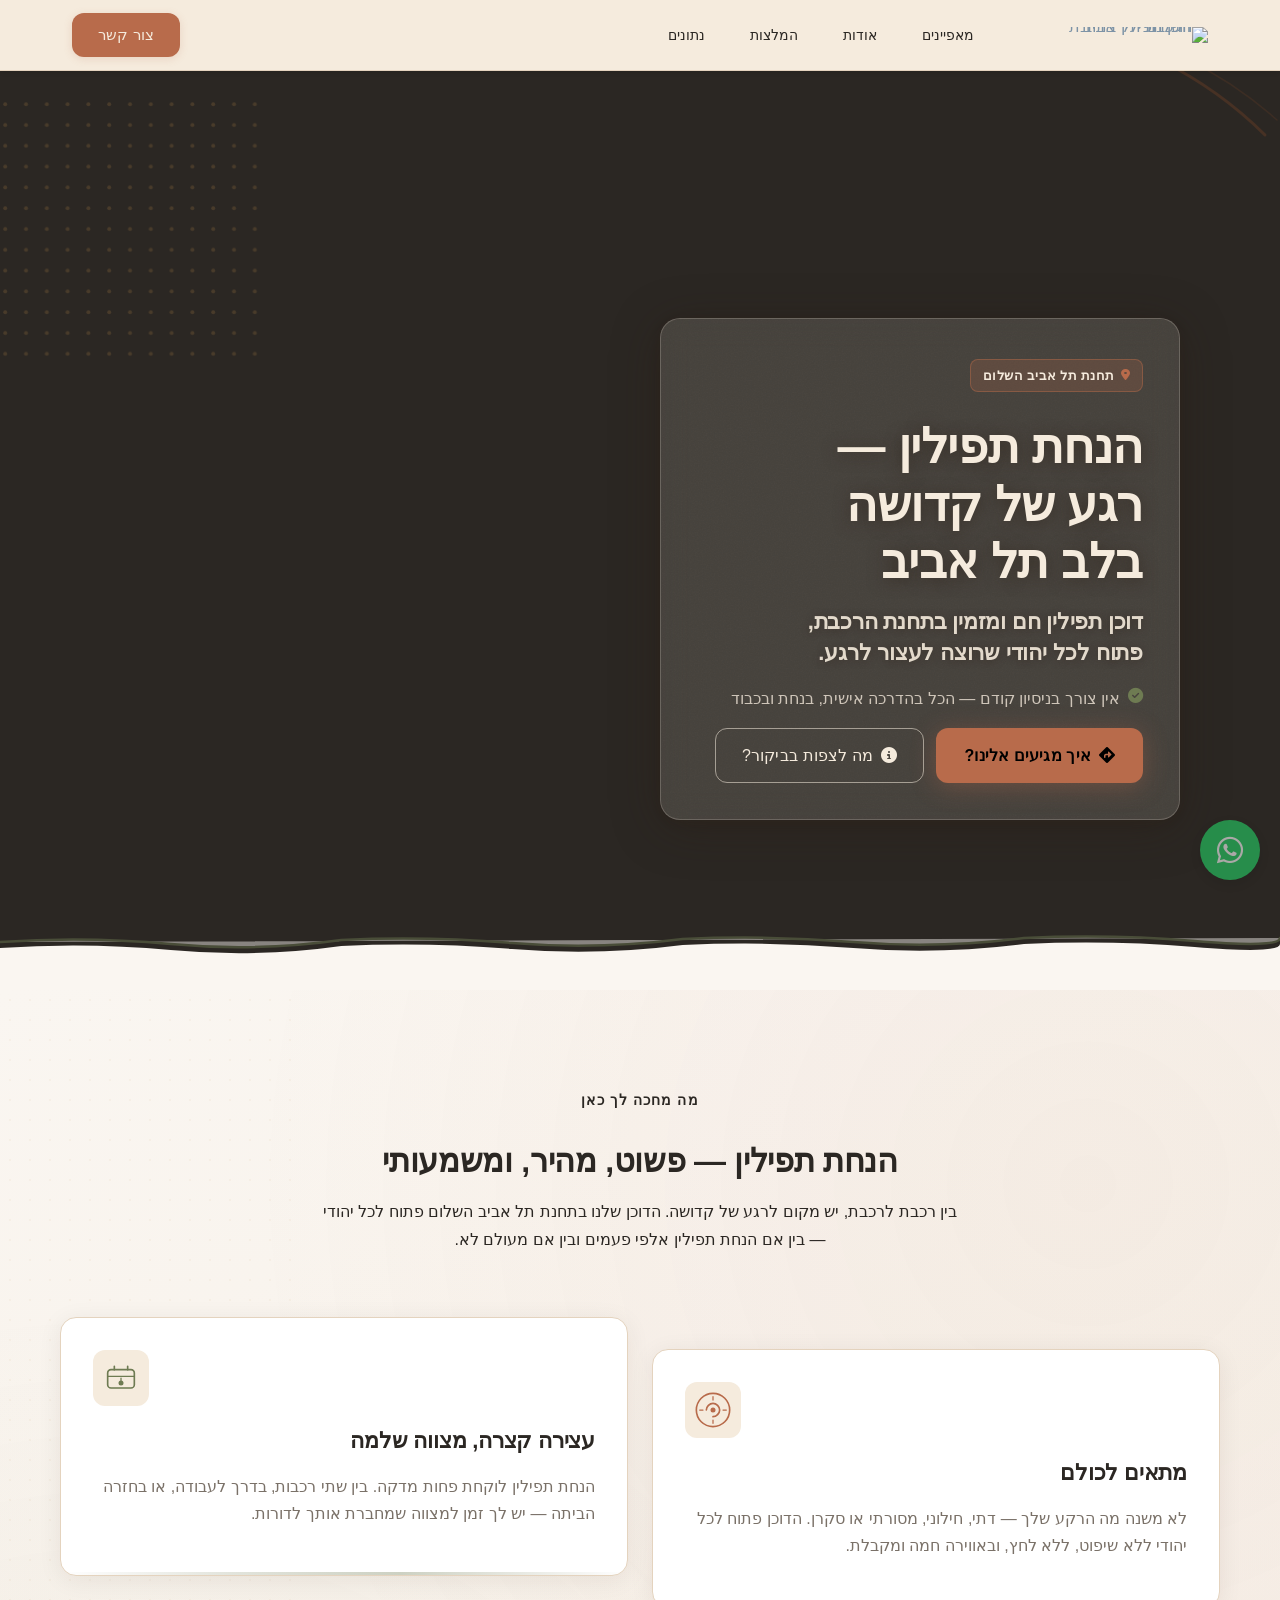
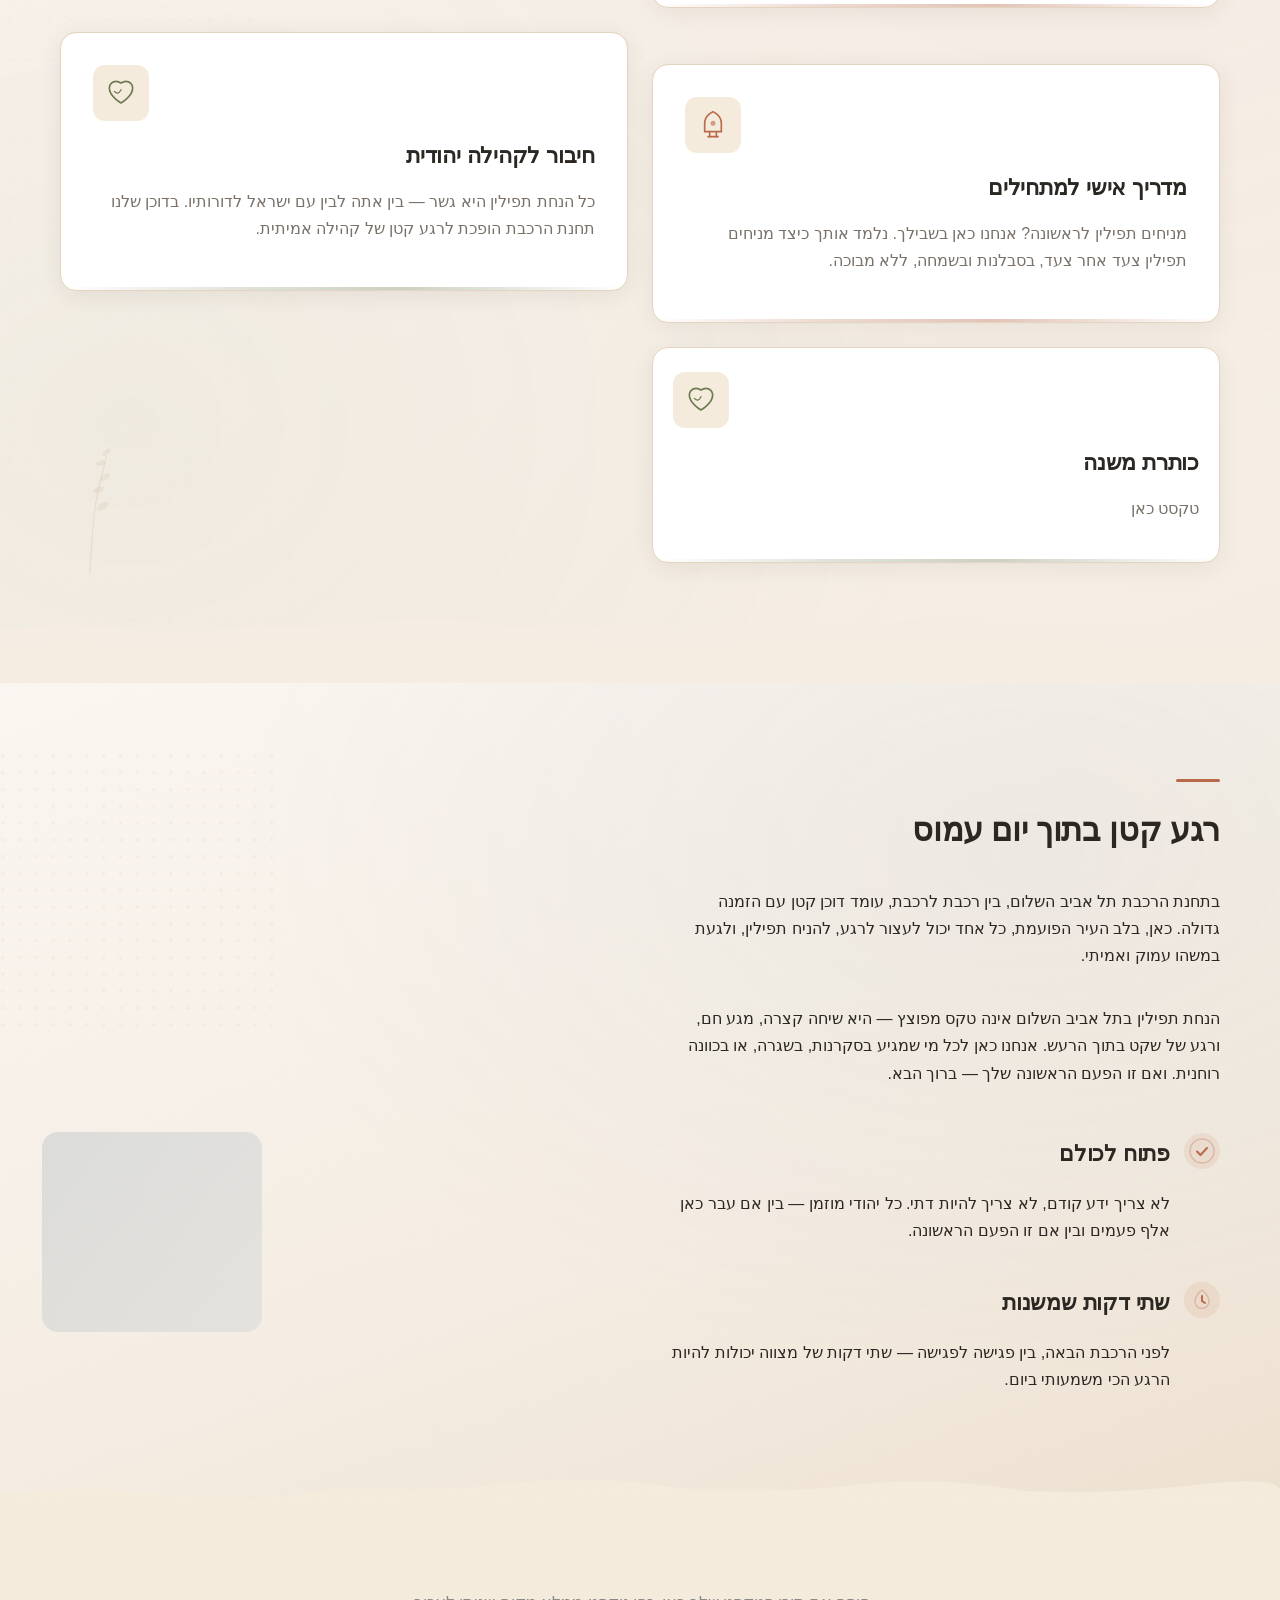
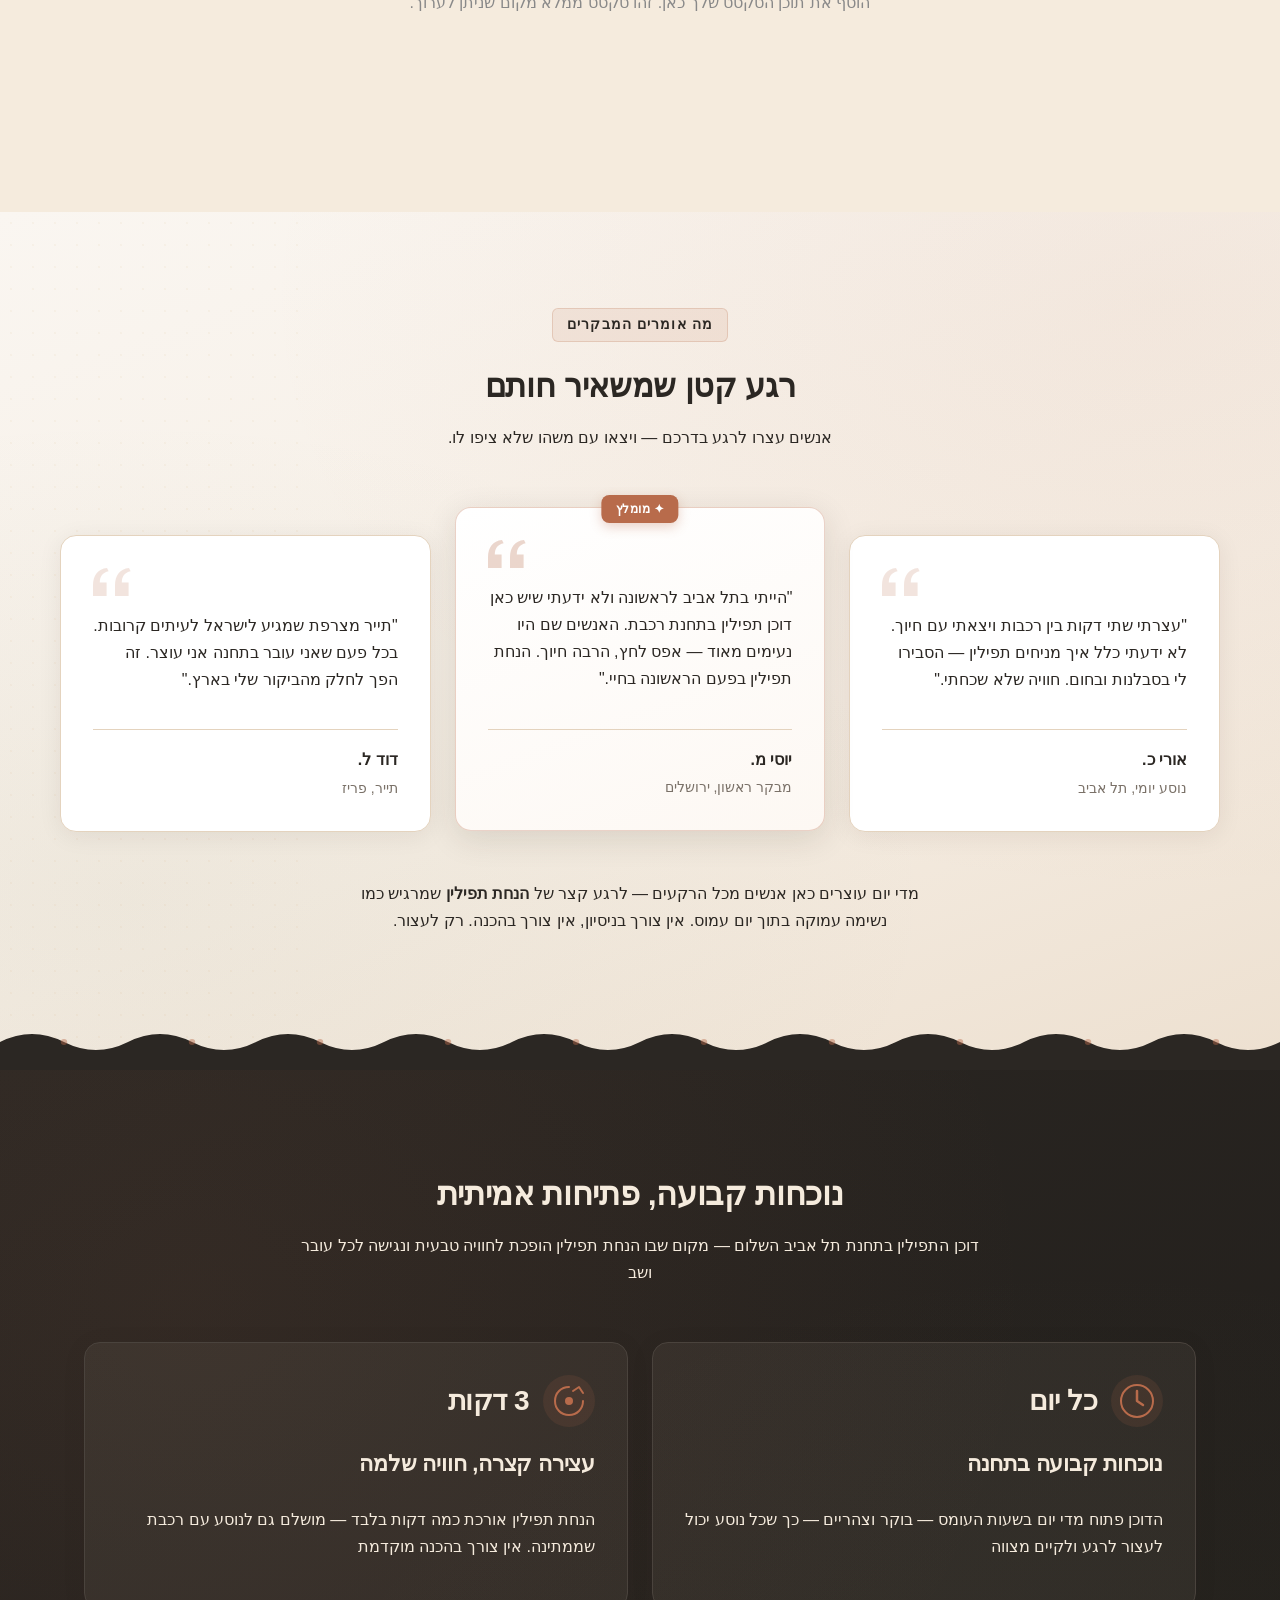
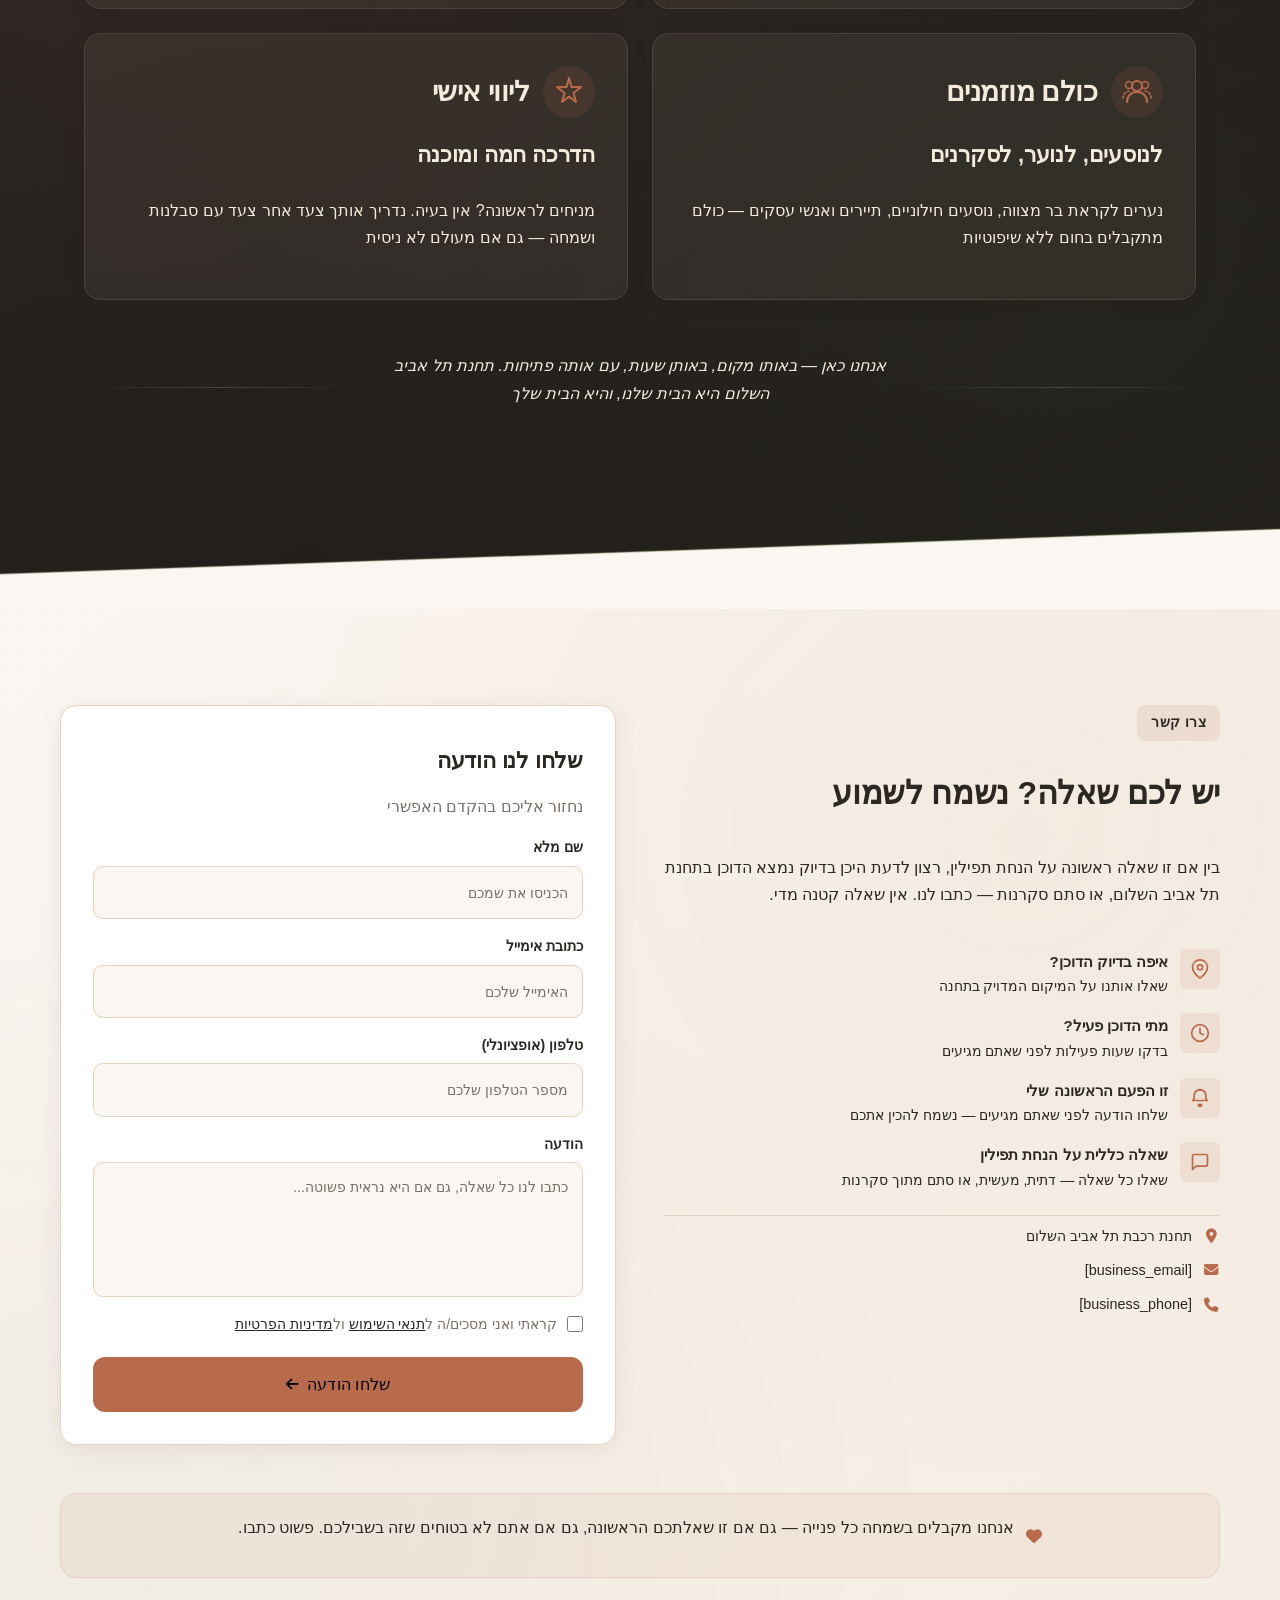
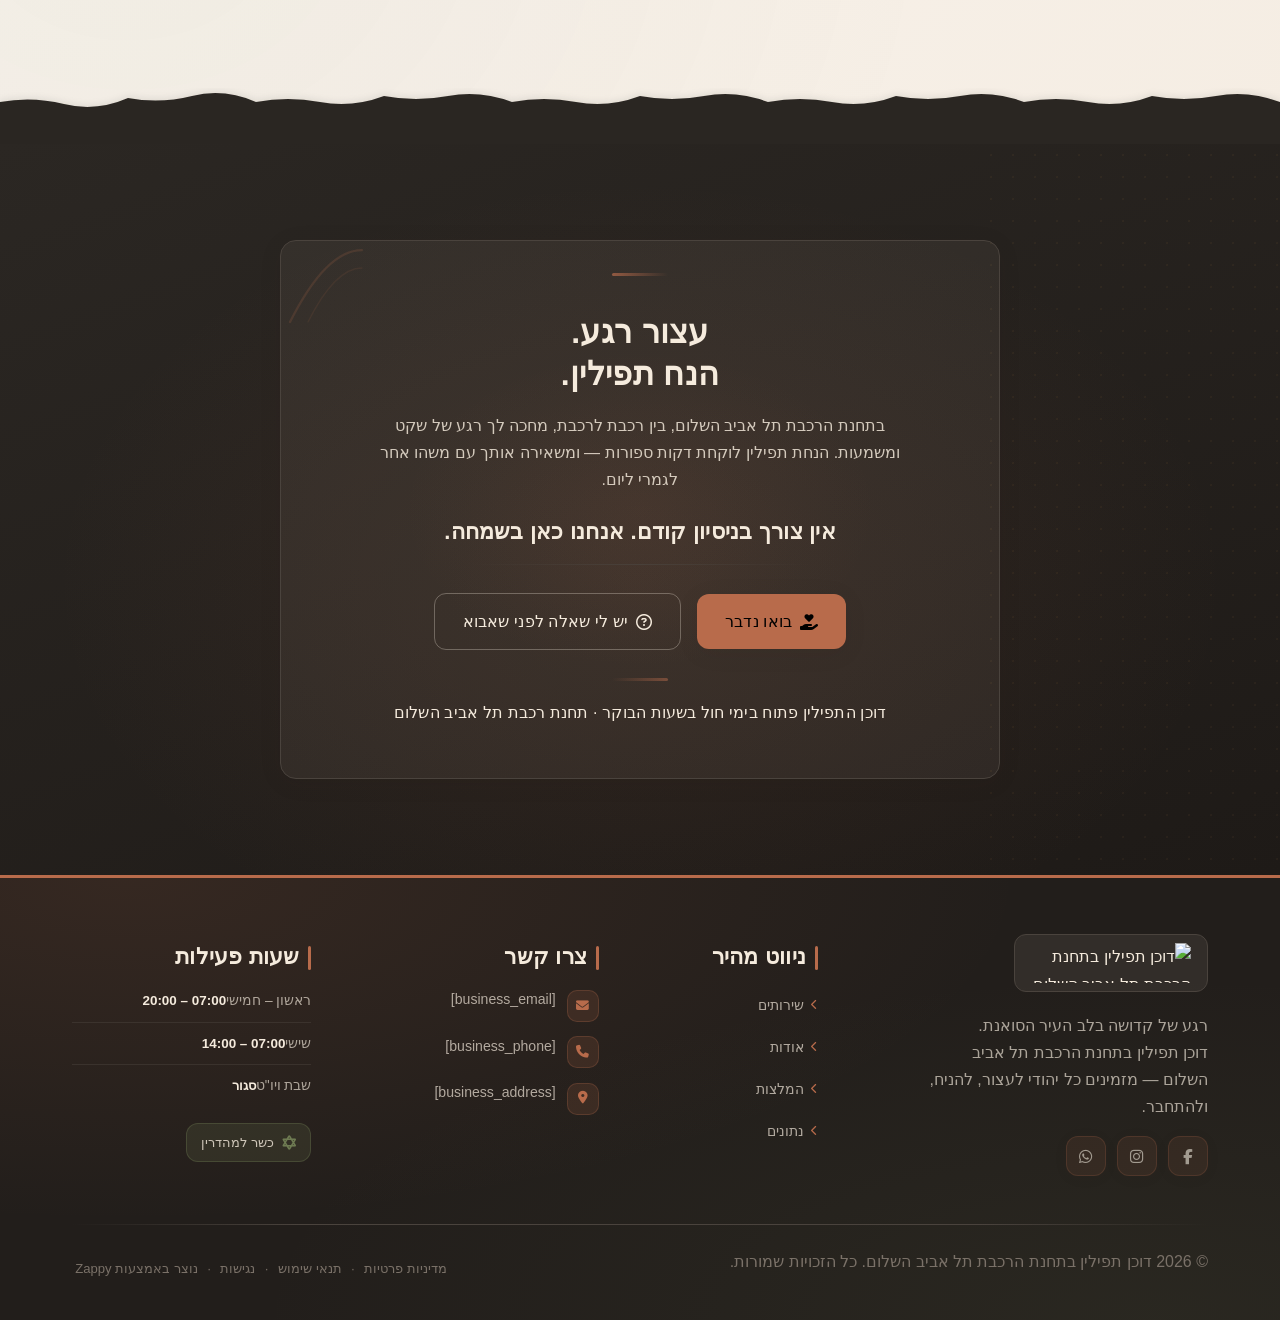
==== commit 30539318: "Background sync: Progressive GitHub Sync" ====
--- a/public/index.html
+++ b/public/index.html
@@ -1 +1 @@
-<!doctype html><html dir="rtl" lang="he"><head><meta charset="UTF-8"><meta content="width=device-width,initial-scale=1" name="viewport"><meta content="index, follow" name="robots"><title>הנחת תפילין — דוכן תפילין בתחנת הרכבת תל אביב השלום</title><meta content="A Tefillin booth located at Tel Aviv HaShalom train station, offering Jewish men the opportunity to put on Tefillin. The booth serves as a welcoming religious o" name="description"><meta content="הנחת תפילין, הנחת תפילין תל אביב השלום, דוכן תפילין בתחנת רכבת, איך מניחים תפילין למתחילים" name="keywords"><link href="/assets/favicon.ico" rel="icon" type="image/x-icon"><link href="/assets/favicon-16x16.png" rel="icon" type="image/png" sizes="16x16"><link href="/assets/favicon-32x32.png" rel="icon" type="image/png" sizes="32x32"><link href="/assets/favicon-48x48.png" rel="icon" type="image/png" sizes="48x48"><link href="/assets/favicon-192x192.png" rel="icon" type="image/png" sizes="192x192"><link href="/assets/favicon-512x512.png" rel="icon" type="image/png" sizes="512x512"><link href="/assets/apple-touch-icon.png" rel="apple-touch-icon"><script>!function(){"use strict";var t="7bafab84-ba64-4e38-86a7-c095a5668c16",e="https://api.zappy5.com/api/analytics/track",a=18e5,n=2592e6,o=!0,i=!0,r=!0;var s=function(){var e="zappy_visitor_"+t,a=null;try{if(a=localStorage.getItem(e)){var o=JSON.parse(a),i=Date.now();if(i-o.created<n)return o.lastSeen=i,localStorage.setItem(e,JSON.stringify(o)),o.id}}catch(t){console.warn("Zappy Analytics: LocalStorage not available")}var r="zv_"+Date.now()+"_"+Math.random().toString(36).substr(2,9);try{localStorage.setItem(e,JSON.stringify({id:r,created:Date.now(),lastSeen:Date.now()}))}catch(t){}return r}(),c=function(){var e="zappy_session_"+t,n=null;try{if(n=sessionStorage.getItem(e)){var o=JSON.parse(n),i=Date.now();if(i-o.timestamp<a)return o.timestamp=i,sessionStorage.setItem(e,JSON.stringify(o)),o.id}}catch(t){console.warn("Zappy Analytics: SessionStorage not available")}var r="zs_"+Date.now()+"_"+Math.random().toString(36).substr(2,9);try{sessionStorage.setItem(e,JSON.stringify({id:r,timestamp:Date.now()}))}catch(t){}return r}();function l(a,n){n=n||{};var o={website_id:t,event_type:a,page_path:window.location.pathname,referrer:document.referrer||"direct",visitor_id:s,session_id:c,metadata:n};if(navigator.sendBeacon){var i=new Blob([JSON.stringify(o)],{type:"application/json"});navigator.sendBeacon(e,i)}else fetch(e,{method:"POST",headers:{"Content-Type":"application/json"},body:JSON.stringify(o),keepalive:!0}).catch(function(t){console.warn("Zappy Analytics: Failed to track event",t)})}o&&l("pageview",{title:document.title,url:window.location.href}),i&&document.addEventListener("click",function(t){var e=t.target;if("BUTTON"===e.tagName||e.closest("button")){var a="BUTTON"===e.tagName?e:e.closest("button");l("click",{element:"button",text:a.textContent.trim().substring(0,100),id:a.id||null,class:a.className||null})}else if("A"===e.tagName||e.closest("a")){var n="A"===e.tagName?e:e.closest("a");l("navigation",{element:"link",text:n.textContent.trim().substring(0,100),href:n.href,external:n.hostname!==window.location.hostname})}},!0),r&&document.addEventListener("submit",function(t){var e=t.target;l("form_submit",{form_id:e.id||null,form_name:e.name||null,form_action:e.action||null,form_method:e.method||"GET"})},!0);var m=Date.now();window.addEventListener("beforeunload",function(){l("page_unload",{time_on_page:Math.floor((Date.now()-m)/1e3),page_path:window.location.pathname})}),window.zappyAnalytics={track:l,getVisitorId:function(){return s},getSessionId:function(){return c}}}()</script><meta content="הנחת תפילין — דוכן תפילין בתחנת הרכבת תל אביב השלום" property="og:title"><meta content="A Tefillin booth located at Tel Aviv HaShalom train station, offering Jewish men the opportunity to put on Tefillin. The booth serves as a welcoming religious o" property="og:description"><meta content="summary_large_image" name="twitter:card"><meta content="הנחת תפילין — דוכן תפילין בתחנת הרכבת תל אביב השלום" name="twitter:title"><meta content="A Tefillin booth located at Tel Aviv HaShalom train station, offering Jewish men the opportunity to put on Tefillin. The booth serves as a welcoming religious o" name="twitter:description"><meta content="website" property="og:type"><meta content="he_IL" property="og:locale"><link href="https://cdnjs.cloudflare.com/ajax/libs/font-awesome/6.4.0/css/all.min.css" rel="stylesheet"><link href="/assets/favicon.ico" rel="icon" type="image/x-icon"><link href="/assets/favicon-16x16.png" rel="icon" type="image/png" sizes="16x16"><link href="/assets/favicon-32x32.png" rel="icon" type="image/png" sizes="32x32"><link href="/assets/favicon-48x48.png" rel="icon" type="image/png" sizes="48x48"><link href="/assets/favicon-192x192.png" rel="icon" type="image/png" sizes="192x192"><link href="/assets/favicon-512x512.png" rel="icon" type="image/png" sizes="512x512"><link href="/assets/apple-touch-icon.png" rel="apple-touch-icon"><link href="https://cdn.jsdelivr.net/npm/vanilla-cookieconsent@3/dist/cookieconsent.css" rel="stylesheet"><script src="https://cdn.jsdelivr.net/npm/vanilla-cookieconsent@3/dist/cookieconsent.umd.js"></script><script src="https://cdn.jsdelivr.net/gh/mickidum/acc_toolbar/acctoolbar/acctoolbar.min.js"></script><link href="/styles.css" rel="stylesheet"><style id="zappy-dropdown-submenu-styles">#navMenu li:has(.sub-menu),.nav-menu li:has(.sub-menu),.navbar li:has(.sub-menu),nav li:has(.sub-menu){position:relative}#navMenu .sub-menu,.nav-menu .sub-menu,.navbar .sub-menu,nav .sub-menu{display:block!important;position:absolute!important;top:100%;left:0;min-width:220px;background:#fff;border-radius:8px;box-shadow:0 8px 25px rgba(0,0,0,.15);padding:8px 0;opacity:0;visibility:hidden;transform:translateY(10px);transition:all .3s ease;z-index:1000;list-style:none;pointer-events:none}#navMenu li:hover>.sub-menu,.nav-menu li:hover>.sub-menu,.navbar li:hover>.sub-menu,nav li:hover>.sub-menu{opacity:1!important;visibility:visible!important;transform:translateY(0)!important;pointer-events:auto!important}.sub-menu li{list-style:none;margin:0;padding:0}.sub-menu a{display:block!important;padding:10px 16px!important;color:var(--text-dark,#333)!important;font-weight:500;text-decoration:none;white-space:nowrap;transition:background-color .2s}.sub-menu .zappy-nav-child>a{padding-left:28px!important;font-size:.9em!important;opacity:.85!important}[dir=rtl] .sub-menu .zappy-nav-child>a,html[lang=ar] .sub-menu .zappy-nav-child>a,html[lang=he] .sub-menu .zappy-nav-child>a{padding-left:10px!important;padding-right:28px!important}.sub-menu .zappy-nav-parent>a{font-weight:600!important}.sub-menu a:hover{background-color:#f5f5f5}[dir=rtl] .nav-menu .sub-menu,[dir=rtl] .navbar .sub-menu,[dir=rtl] nav .sub-menu,html[lang=ar] .nav-menu .sub-menu,html[lang=ar] .navbar .sub-menu,html[lang=ar] nav .sub-menu,html[lang=he] .nav-menu .sub-menu,html[lang=he] .navbar .sub-menu,html[lang=he] nav .sub-menu{left:auto!important;right:0!important}.sub-menu:empty,.sub-menu:not(:has(li)):not(:has(> a)),.sub-menu:not(:has(li:not(.zappy-hidden-menu-item))):not(:has(> a)){display:none!important;opacity:0!important;visibility:hidden!important;pointer-events:none!important}li:has(.menu-group-title):hover>.sub-menu{opacity:1!important;visibility:visible!important;transform:translateY(0)!important;pointer-events:auto!important}#navMenu>li>.menu-group-title,.nav-menu>li>.menu-group-title{display:inline-block;padding:.5rem 1rem;cursor:default;user-select:none}@media (max-width:768px){#navMenu .sub-menu,.nav-menu .sub-menu,.navbar .sub-menu,nav .sub-menu{position:static!important;transform:none!important;box-shadow:none!important;background:0 0!important;max-height:0;overflow:hidden;opacity:0;visibility:hidden;transition:max-height .3s ease,opacity .3s ease;padding:0!important;border-radius:0!important}#navMenu .sub-menu.mobile-expanded,.nav-menu .sub-menu.mobile-expanded,.navbar .sub-menu.mobile-expanded{max-height:none!important;overflow-y:visible!important;opacity:1!important;visibility:visible!important;padding:8px 0 8px 16px!important}[dir=rtl] .sub-menu.mobile-expanded,html[lang=he] .sub-menu.mobile-expanded{padding:8px 16px 8px 0!important}#navMenu li:hover>.sub-menu,.nav-menu li:hover>.sub-menu,.navbar li:hover>.sub-menu,nav li:hover>.sub-menu{opacity:0;visibility:hidden;pointer-events:none}#navMenu li>.sub-menu.mobile-expanded,.nav-menu li>.sub-menu.mobile-expanded,.navbar li>.sub-menu.mobile-expanded,nav li>.sub-menu.mobile-expanded{opacity:1!important;visibility:visible!important;pointer-events:auto!important}#navMenu li:has(.sub-menu),.nav-menu li:has(.sub-menu),.navbar li:has(.sub-menu),nav li:has(.sub-menu){display:flex!important;flex-wrap:wrap!important;align-items:center!important;position:relative!important;min-height:44px!important}#navMenu li:has(.sub-menu)>a,.nav-menu li:has(.sub-menu)>a,.navbar li:has(.sub-menu)>a,nav li:has(.sub-menu)>a{flex:1!important;min-width:0!important}#navMenu li:has(.sub-menu)>.menu-group-title,.nav-menu li:has(.sub-menu)>.menu-group-title,.navbar li:has(.sub-menu)>.menu-group-title,nav li:has(.sub-menu)>.menu-group-title{flex:1!important;min-width:0!important;padding:0!important;line-height:inherit!important}#navMenu li:has(.sub-menu)>.sub-menu,.nav-menu li:has(.sub-menu)>.sub-menu,.navbar li:has(.sub-menu)>.sub-menu,nav li:has(.sub-menu)>.sub-menu{flex-basis:100%!important;width:100%!important}#navMenu li:has(.sub-menu)>a [class*=arrow],#navMenu li:has(.sub-menu)>a [class*=chevron],.nav-menu li:has(.sub-menu)>a .fa-angle-down,.nav-menu li:has(.sub-menu)>a .fa-chevron-down,.nav-menu li:has(.sub-menu)>a [class*=arrow],.nav-menu li:has(.sub-menu)>a [class*=chevron],nav li:has(.sub-menu)>a [class*=arrow],nav li:has(.sub-menu)>a [class*=chevron]{display:none!important;visibility:hidden!important}.mobile-submenu-toggle{display:flex!important;align-items:center!important;justify-content:center!important;width:44px!important;height:auto!important;background:0 0!important;border:none!important;cursor:pointer!important;color:var(--text-dark)!important;position:static!important;flex-shrink:0!important;align-self:stretch!important;z-index:2!important;padding:0!important;margin:0!important}.mobile-submenu-toggle::after{content:''!important;width:0!important;height:0!important;border-left:6px solid transparent!important;border-right:6px solid transparent!important;border-top:7px solid currentColor!important;transition:transform .3s ease!important}.mobile-submenu-toggle.expanded::after{transform:rotate(180deg)!important}.sub-menu a{padding:10px 0!important;display:block!important;color:var(--text-dark)!important;white-space:normal!important}.sub-menu .zappy-nav-child>a{padding-left:28px!important;font-size:.9em!important;opacity:.85!important}[dir=rtl] .sub-menu .zappy-nav-child>a,html[lang=ar] .sub-menu .zappy-nav-child>a,html[lang=he] .sub-menu .zappy-nav-child>a{padding-left:0!important;padding-right:28px!important}.sub-menu .zappy-nav-parent>a{font-weight:600!important}#navMenu.active,.nav-menu.active{max-width:100vw!important;overflow-x:hidden!important;box-sizing:border-box!important}.navbar .sub-menu li a,.zappy-products-dropdown .sub-menu a,nav.navbar .sub-menu li a{color:var(--text-dark)!important}}@media (min-width:769px){.mobile-submenu-toggle{display:none!important}}</style><style id="zappy-widget-visibility">html[dir=rtl] .whatsapp-float{right:20px!important;left:auto!important}html:not([dir]) .whatsapp-float,html[dir=ltr] .whatsapp-float{left:20px!important;right:auto!important}html[dir=rtl] #mic-access-tool-general-button,html[dir=rtl] #mic-init-access-tool #mic-access-tool-general-button,html[dir=rtl] #mic-init-access-tool .mic-access-tool-general-button,html[dir=rtl] ._access-icon,html[dir=rtl] .mic-access-tool-general-button{left:20px!important;right:auto!important}html:not([dir]) #mic-access-tool-general-button,html:not([dir]) #mic-init-access-tool #mic-access-tool-general-button,html:not([dir]) #mic-init-access-tool .mic-access-tool-general-button,html:not([dir]) ._access-icon,html:not([dir]) .mic-access-tool-general-button,html[dir=ltr] #mic-access-tool-general-button,html[dir=ltr] #mic-init-access-tool #mic-access-tool-general-button,html[dir=ltr] #mic-init-access-tool .mic-access-tool-general-button,html[dir=ltr] ._access-icon,html[dir=ltr] .mic-access-tool-general-button{right:20px!important;left:auto!important}@media (max-width:768px){.whatsapp-float{display:flex!important}}@media (min-width:769px){.whatsapp-float{display:flex!important}}@media (max-width:768px){#mic-access-tool-general-button,#mic-init-access-tool #mic-access-tool-general-button,#mic-init-access-tool .mic-access-tool-general-button,._access-icon,.mic-access-tool-general-button{display:flex!important;visibility:visible!important;opacity:1!important;pointer-events:auto!important}#mic-access-tool-box,#mic-init-access-tool #mic-access-tool-box,._access-menu,.mic-access-tool-box,div[id*=mic-access-tool-box]{visibility:hidden;opacity:0;pointer-events:auto!important}}@media (min-width:769px){#mic-access-tool-general-button,#mic-init-access-tool #mic-access-tool-general-button,#mic-init-access-tool .mic-access-tool-general-button,._access-icon,.mic-access-tool-general-button{display:flex!important;visibility:visible!important;opacity:1!important;pointer-events:auto!important}#mic-access-tool-box,#mic-init-access-tool #mic-access-tool-box,._access-menu,.mic-access-tool-box,div[id*=mic-access-tool-box]{visibility:hidden;opacity:0;pointer-events:auto!important}}</style></head><body><nav class="navbar" dir="rtl"><button class="mobile-toggle" aria-label="Menu" id="mobileToggle"><svg viewBox="0 0 24 24" fill="none" height="24" width="24" class="hamburger-icon"><path d="M3 12h18M3 6h18M3 18h18" stroke="currentColor" stroke-width="2" stroke-linecap="round"></path></svg> <svg viewBox="0 0 24 24" fill="none" height="24" width="24" class="close-icon" style="display:none"><path d="M18 6L6 18M6 6l12 12" stroke="currentColor" stroke-width="2" stroke-linecap="round"></path></svg></button> <button class="phone-header-btn" aria-label="Call" data-phone="[business_phone]"><svg viewBox="0 0 24 24" fill="currentColor" height="20" width="20"><path d="M22 16.92v3a2 2 0 0 1-2.18 2 19.79 19.79 0 0 1-8.63-3.07 19.5 19.5 0 0 1-6-6 19.79 19.79 0 0 1-3.07-8.67A2 2 0 0 1 4.11 2h3a2 2 0 0 1 2 1.72 12.84 12.84 0 0 0 .7 2.81 2 2 0 0 1-.45 2.11L8.09 9.91a16 16 0 0 0 6 6l1.27-1.27a2 2 0 0 1 2.11-.45 12.84 12.84 0 0 0 2.81.7A2 2 0 0 1 22 16.92z"></path></svg></button><div class="nav-container"><div class="nav-right-group"><div class="nav-brand"><a href="/" class="logo-link"><img alt="דוכן תפילין בתחנת הרכבת תל אביב השלום" src="/assets/logo.webp" class="logo"></a></div><ul class="nav-menu" id="navMenu"><li><a href="#features">מאפיינים</a></li><li><a href="#about">אודות</a></li><li><a href="#testimonials">המלצות</a></li><li><a href="#stats">נתונים</a></li></ul></div><div class="nav-cta-container"><a href="#contact" class="nav-cta-btn">צור קשר</a></div></div></nav><script>window.addEventListener("load",function(){const e=document.querySelector(".navbar, nav, header");if(!e)return void console.log("[Navbar] Navbar element not found");let t=document.getElementById("mobileToggle")||document.querySelector(".mobile-toggle")||document.querySelector(".hamburger")||document.querySelector(".hamburger-menu")||document.querySelector(".menu-toggle")||document.querySelector(".burger-menu")||document.querySelector('[aria-label="Menu"]')||document.querySelector('[aria-label="תפריט"]');const o=document.querySelector(".phone-header-btn"),n=window.getComputedStyle(e);let r=n.backgroundColor;if(console.log("[Navbar] Initial navbar background:",r),"transparent"===r||"rgba(0, 0, 0, 0)"===r||r.startsWith("rgba")&&r.includes(", 0)")){const e=n.backgroundImage;if(e&&"none"!==e)console.log("[Navbar] Navbar has background image/gradient, using dark text"),r="rgb(240, 240, 240)";else{const e=window.getComputedStyle(document.body).backgroundColor;console.log("[Navbar] Navbar transparent, using body background:",e),r=e}}const i=r.match(/\d+/g);if(i&&i.length>=3){const e=(.299*parseInt(i[0])+.587*parseInt(i[1])+.114*parseInt(i[2]))/255;console.log("[Navbar] Mobile button colors preserved from Claude CSS (luminance:",e.toFixed(2)+")");const n=document.createElement("style");n.id="zappy-mobile-nav-fix";document.documentElement.lang;document.documentElement.dir,n.textContent='\n        /* Hide mobile buttons on desktop, show only on mobile */\n        @media (min-width: 769px) {\n          .mobile-toggle,\n          .phone-header-btn {\n            display: none !important;\n          }\n        }\n        \n        /* Show and position mobile buttons correctly on mobile */\n        @media (max-width: 768px) {\n          .mobile-toggle,\n          .phone-header-btn {\n            position: absolute !important;\n            top: 50% !important;\n            transform: translateY(-50%) !important;\n            z-index: 1001 !important;\n            display: flex !important;\n            align-items: center !important;\n            justify-content: center !important;\n            width: 36px !important;\n            height: 36px !important;\n            border-radius: 50% !important;\n            border: none !important;\n            cursor: pointer !important;\n            padding: 6px !important;\n            background: none !important;\n            color: var(--nav-text, var(--text-dark)) !important;\n          }\n          \n          /* LTR positioning (default): hamburger LEFT, phone RIGHT */\n          html:not([dir="rtl"]):not([lang="he"]):not([lang="ar"]) .mobile-toggle,\n          html[dir="ltr"] .mobile-toggle {\n            left: 12px !important;\n            right: auto !important;\n          }\n          html:not([dir="rtl"]):not([lang="he"]):not([lang="ar"]) .phone-header-btn,\n          html[dir="ltr"] .phone-header-btn {\n            right: 12px !important;\n            left: auto !important;\n          }\n          \n          /* RTL positioning: hamburger RIGHT, phone LEFT */\n          html[dir="rtl"] .mobile-toggle,\n          html[lang="he"] .mobile-toggle,\n          html[lang="ar"] .mobile-toggle {\n            right: 12px !important;\n            left: auto !important;\n          }\n          html[dir="rtl"] .phone-header-btn,\n          html[lang="he"] .phone-header-btn,\n          html[lang="ar"] .phone-header-btn {\n            left: 12px !important;\n            right: auto !important;\n          }\n          \n          /* CRITICAL: Ensure nav-container has min-height on mobile */\n          /* All children are positioned absolutely/fixed on mobile, so height:auto collapses to 0 */\n          .nav-container {\n            min-height: 70px !important;\n            position: relative !important;\n          }\n          \n          /* Ensure SVG icons are properly sized and inherit color */\n          .mobile-toggle svg,\n          .phone-header-btn svg {\n            width: 24px !important;\n            height: 24px !important;\n            /* Don\'t force display - let JavaScript control hamburger/close toggle */\n          }\n          \n          /* Reset nav-cta-container on mobile - remove desktop box-shadow/padding */\n          /* that creates a visible ghost box when CTA button is hidden */\n          .nav-cta-container {\n            box-shadow: none !important;\n            padding: 0 !important;\n          }\n          \n          /* Hide nav-cta-container entirely on mobile when there\'s no lang-switcher */\n          /* (only the CTA button is inside, and it\'s hidden on mobile) */\n          .nav-cta-container:not(:has(.lang-switcher)) {\n            display: none !important;\n          }\n          \n          /* CRITICAL: Prevent hero image fade gradient from bleeding over headline text */\n          /* The .image-fade-gradient has bottom: -30px (extends below parent) */\n          /* On mobile stacked layout, this overlaps the h1 text below the image */\n          .hero-image-column {\n            overflow: hidden !important;\n          }\n          .image-fade-gradient {\n            bottom: 0 !important;\n          }\n          \n          /* Hide desktop language switcher on mobile - hamburger menu handles it */\n          /* High specificity to override stored CSS */\n          .lang-switcher,\n          .nav-cta-container .lang-switcher,\n          .nav-container .lang-switcher,\n          .navbar .lang-switcher,\n          .navbar .nav-cta-container .lang-switcher {\n            display: none !important;\n          }\n        }\n      ';const r=document.getElementById("zappy-mobile-nav-fix");r&&r.remove(),document.head.appendChild(n),console.log("[Navbar] Critical CSS injected for mobile nav positioning");const a=window.innerWidth<=768;if(t){const e=t.querySelector(".hamburger-icon"),o=t.querySelector(".close-icon");e&&(e.style.setProperty("width","24px","important"),e.style.setProperty("height","24px","important"),e.style.setProperty("display","block","important")),o&&(o.style.setProperty("width","24px","important"),o.style.setProperty("height","24px","important"),o.style.setProperty("display","none","important")),a?(t.style.setProperty("position","absolute","important"),t.style.setProperty("top","50%","important"),t.style.setProperty("transform","translateY(-50%)","important"),t.style.setProperty("z-index","1001","important"),t.style.removeProperty("left"),t.style.removeProperty("right"),console.log("[Navbar] Mobile toggle positioning applied (mobile viewport)")):(t.style.removeProperty("position"),t.style.removeProperty("top"),t.style.removeProperty("transform"),t.style.removeProperty("z-index"),t.style.removeProperty("left"),t.style.removeProperty("right"),console.log("[Navbar] Desktop viewport - cleared mobile toggle inline positioning"))}if(o){const e=o.querySelector("svg");e&&(e.style.width="24px",e.style.height="24px",e.setAttribute("width","24"),e.setAttribute("height","24")),a?(o.style.setProperty("position","absolute","important"),o.style.setProperty("top","50%","important"),o.style.setProperty("transform","translateY(-50%)","important"),o.style.setProperty("z-index","1001","important"),o.style.removeProperty("left"),o.style.removeProperty("right"),console.log("[Navbar] Phone button positioning applied (mobile viewport)")):(o.style.removeProperty("position"),o.style.removeProperty("top"),o.style.removeProperty("transform"),o.style.removeProperty("z-index"),o.style.removeProperty("left"),o.style.removeProperty("right"),console.log("[Navbar] Desktop viewport - cleared phone button inline positioning"))}}else console.log("[Navbar] Could not parse background color:",r);t=document.getElementById("mobileToggle")||document.querySelector(".mobile-toggle")||document.querySelector(".hamburger")||document.querySelector(".hamburger-menu")||document.querySelector(".menu-toggle")||document.querySelector(".burger-menu")||document.querySelector('[aria-label="Menu"]')||document.querySelector('[aria-label="תפריט"]');const a=document.getElementById("navMenu")||document.querySelector(".nav-menu")||document.querySelector(".nav-links")||document.querySelector("nav ul:not(.submenu)");if(!t||!a)return void console.log("[Navbar] Mobile toggle or menu not found:",{toggle:!!t,menu:!!a});a.id||(a.id="navMenu"),console.log("[Navbar] Initializing mobile menu...");const l=t.cloneNode(!0);t.parentNode.replaceChild(l,t),l.addEventListener("click",function(e){e.preventDefault(),e.stopPropagation();const t=this.querySelector(".hamburger-icon"),o=this.querySelector(".close-icon");a.classList.contains("active")?(a.classList.remove("active"),t&&t.style.setProperty("display","block","important"),o&&o.style.setProperty("display","none","important"),document.body.style.overflow="",console.log("[Navbar] Menu closed")):(a.classList.add("active"),t&&t.style.setProperty("display","none","important"),o&&o.style.setProperty("display","block","important"),document.body.style.overflow="hidden",console.log("[Navbar] Menu opened"))}),a.querySelectorAll("a").forEach(function(e){e.addEventListener("click",function(){if("#"===this.getAttribute("href"))return;const e=l.querySelector(".hamburger-icon"),t=l.querySelector(".close-icon");a.classList.remove("active"),e&&e.style.setProperty("display","block","important"),t&&t.style.setProperty("display","none","important"),document.body.style.overflow="",console.log("[Navbar] Menu closed (link clicked)")})});var s=a.querySelectorAll(".dropdown-toggle");s.forEach(function(e){e.addEventListener("click",function(e){e.preventDefault(),e.stopPropagation();var t=this.closest(".nav-dropdown");t&&(t.parentNode.querySelectorAll(".nav-dropdown.open").forEach(function(e){e!==t&&e.classList.remove("open")}),t.classList.toggle("open"),console.log("[Navbar] Dropdown toggled:",t.classList.contains("open")?"open":"closed"))})}),document.addEventListener("click",function(e){e.target.closest(".nav-dropdown")||document.querySelectorAll(".nav-dropdown.open").forEach(function(e){e.classList.remove("open")})}),console.log("[Navbar] Dropdown handlers initialized for "+s.length+" dropdowns"),o&&o.addEventListener("click",function(){const e=document.querySelectorAll('a[href^="tel:"]'),t=e.length>0?e[0].getAttribute("href").replace("tel:",""):"[business_phone]";window.location.href="tel:"+t,console.log("[Navbar] Phone button clicked")}),console.log("[Navbar] Mobile menu initialized successfully")})</script><main><section class="index-hero-section" data-layout-spec="בית-hero" dir="rtl" data-hero-type="fullscreen-scrim"><div class="index-hero-bg"><img alt="דוכן תפילין בתחנת הרכבת תל אביב השלום — מקום חם ומזמין להנחת תפילין" src="/assets/site-index-hero-image-1.webp" data-context="A warm, realistic photograph taken inside or just beside Tel Aviv HaShalom train station. A small welcoming Tefillin booth stands in the foreground with a friendly man in a kippah and tzitzit smiling at passing commuters. The station environment is visible in the background — modern architecture, natural light streaming through large windows, commuters walking by. The booth has a simple wooden table with tefillin boxes, a small Hebrew sign, and perhaps a small Israeli flag. The mood is calm, inviting, and human — not formal or institutional. Warm golden-hour light, soft focus on the background crowd, sharp focus on the booth and the welcoming attendant." data-hero-bg="true" data-placeholder="index-hero-image-1" height="700" width="1200"></div><div class="index-hero-scrim" aria-hidden="true"></div><svg viewBox="0 0 120 100" xmlns="http://www.w3.org/2000/svg" aria-hidden="true" data-no-icon-edit="true" fill="none" class="index-hero-corner-flourish"><path d="M10,90 Q40,60 80,40 Q100,30 115,10" stroke="#C8622A" stroke-width="2" stroke-linecap="round" fill="none" opacity="0.18"></path><path d="M2,80 Q30,55 65,38 Q90,25 108,5" stroke="#C8622A" stroke-width="1" stroke-linecap="round" fill="none" opacity="0.1"></path></svg> <svg viewBox="0 0 200 200" xmlns="http://www.w3.org/2000/svg" aria-hidden="true" data-no-icon-edit="true" class="index-hero-dots"><pattern height="16" id="hero-dot-pattern" patternUnits="userSpaceOnUse" width="16" x="0" y="0"><circle cx="4" cy="4" r="1.5" fill="#C8914A" opacity="0.35"></circle></pattern><rect height="200" width="200" fill="url(#hero-dot-pattern)"></rect></svg><div class="index-hero-container"><div class="index-hero-card"><span class="index-hero-badge"><i class="fas fa-map-marker-alt" aria-hidden="true"></i> תחנת תל אביב השלום</span><h1 class="index-hero-h1">הנחת תפילין —<br>רגע של קדושה<br>בלב תל אביב</h1><h3 class="index-hero-subtitle">דוכן תפילין חם ומזמין בתחנת הרכבת,<br>פתוח לכל יהודי שרוצה לעצור לרגע.</h3><p class="index-hero-reassurance"><i class="fas fa-check-circle" aria-hidden="true"></i> אין צורך בניסיון קודם — הכל בהדרכה אישית, בנחת ובכבוד</p><div class="index-hero-ctas"><a href="#contact" class="index-hero-btn-primary"><i class="fas fa-directions" aria-hidden="true"></i> איך מגיעים אלינו? </a><a href="#about" class="index-hero-btn-secondary"><i class="fas fa-info-circle" aria-hidden="true"></i> מה לצפות בביקור?</a></div></div></div><div class="index-hero-divider-wrapper"><svg viewBox="0 0 1200 90" xmlns="http://www.w3.org/2000/svg" aria-hidden="true" data-no-icon-edit="true" preserveAspectRatio="none"><path d="M0,42 Q80,36 160,44 T320,40 Q400,36 480,43 T640,39 Q720,35 800,42 T960,38 Q1040,34 1120,41 T1200,38" stroke="#6E7B52" stroke-width="2.5" stroke-linecap="round" fill="#FAF6F1" opacity="0.45"></path><path d="M0,90 L0,48 Q80,42 160,50 T320,46 Q400,42 480,49 T640,45 Q720,41 800,48 T960,44 Q1040,40 1120,47 T1200,44 L1200,90 Z" fill="#FAF6F1"></path></svg></div></section><section class="index-features-section" data-layout-spec="בית-features" dir="rtl" id="features"><div class="ifs-dot-pattern" aria-hidden="true"></div><svg viewBox="0 0 120 200" xmlns="http://www.w3.org/2000/svg" aria-hidden="true" data-no-icon-edit="true" fill="none" class="ifs-wheat-branch"><path d="M60 190 C60 190 62 150 65 120 C68 90 75 70 80 50" stroke="#C8B090" stroke-width="1.5" stroke-linecap="round" fill="none" opacity="0.35"></path><ellipse cx="75" cy="110" fill="#C8B090" opacity="0.25" rx="8" ry="4" transform="rotate(-30 75 110)"></ellipse><ellipse cx="70" cy="90" fill="#C8B090" opacity="0.25" rx="7" ry="3.5" transform="rotate(-20 70 90)"></ellipse><ellipse cx="78" cy="75" fill="#C8B090" opacity="0.25" rx="7" ry="3.5" transform="rotate(-35 78 75)"></ellipse><ellipse cx="73" cy="58" fill="#C8B090" opacity="0.25" rx="6" ry="3" transform="rotate(-15 73 58)"></ellipse><ellipse cx="80" cy="45" fill="#C8B090" opacity="0.25" rx="6" ry="3" transform="rotate(-40 80 45)"></ellipse></svg><div class="ifs-container"><div class="ifs-intro"><p class="zappy-editable"><span class="ifs-eyebrow" style="color:rgb(43, 39, 35) !important">מה מחכה לך כאן</span></p><h2 class="ifs-title">הנחת תפילין — פשוט, מהיר, ומשמעותי</h2><p class="ifs-subtitle" style="color:rgb(43, 39, 35) !important">בין רכבת לרכבת, יש מקום לרגע של קדושה. הדוכן שלנו בתחנת תל אביב השלום פתוח לכל יהודי — בין אם הנחת תפילין אלפי פעמים ובין אם מעולם לא.</p></div><div class="ifs-grid" data-zappy-grid-align="start"><article class="ifs-card ifs-card--offset-down" data-grid-item-index="0"><div class="ifs-card-icon"><svg viewBox="0 0 48 48" xmlns="http://www.w3.org/2000/svg" aria-hidden="true" fill="none" height="40" width="40" data-element-type="icon" data-icon-type="svg"><circle cx="24" cy="24" r="20" stroke="#B86B4B" stroke-width="2"></circle><path d="M16 24 C16 20 20 16 24 16 C28 16 32 20 32 24 C32 28 28 32 24 32" stroke="#B86B4B" stroke-width="2" stroke-linecap="round" fill="none"></path><circle cx="24" cy="24" r="3" fill="#B86B4B"></circle><path d="M24 8 L24 12 M24 36 L24 40 M8 24 L12 24 M36 24 L40 24" stroke="#B86B4B" stroke-width="1.5" stroke-linecap="round"></path></svg></div><div class="ifs-card-content"><h3 class="ifs-card-title">מתאים לכולם</h3><p class="ifs-card-text">לא משנה מה הרקע שלך — דתי, חילוני, מסורתי או סקרן. הדוכן פתוח לכל יהודי ללא שיפוט, ללא לחץ, ובאווירה חמה ומקבלת.</p></div><div class="ifs-card-divider" aria-hidden="true"></div></article><article class="ifs-card" data-grid-item-index="1"><div class="ifs-card-icon"><svg viewBox="0 0 48 48" xmlns="http://www.w3.org/2000/svg" aria-hidden="true" fill="none" height="40" width="40" data-element-type="icon" data-icon-type="svg"><rect height="22" width="32" rx="4" stroke="#6E7B52" stroke-width="2" x="8" y="14"></rect><path d="M16 14 L16 10 M32 14 L32 10" stroke="#6E7B52" stroke-width="2" stroke-linecap="round"></path><path d="M8 22 L40 22" stroke="#6E7B52" stroke-width="1.5"></path><circle cx="24" cy="30" r="3" fill="#6E7B52"></circle><path d="M24 27 L24 24" stroke="#6E7B52" stroke-width="1.5" stroke-linecap="round"></path></svg></div><div class="ifs-card-content"><h3 class="ifs-card-title">עצירה קצרה, מצווה שלמה</h3><p class="ifs-card-text">הנחת תפילין לוקחת פחות מדקה. בין שתי רכבות, בדרך לעבודה, או בחזרה הביתה — יש לך זמן למצווה שמחברת אותך לדורות.</p></div><div class="ifs-card-divider ifs-card-divider--olive" aria-hidden="true"></div></article><article class="ifs-card ifs-card--offset-down" data-grid-item-index="2"><div class="ifs-card-icon"><svg viewBox="0 0 48 48" xmlns="http://www.w3.org/2000/svg" aria-hidden="true" fill="none" height="40" width="40" data-element-type="icon" data-icon-type="svg"><path d="M24 8 C24 8 14 12 14 22 L14 32 L34 32 L34 22 C34 12 24 8 24 8Z" stroke="#B86B4B" stroke-width="2" fill="none" stroke-linejoin="round"></path><path d="M20 32 L20 38 M28 32 L28 38" stroke="#B86B4B" stroke-width="2" stroke-linecap="round"></path><path d="M18 38 L30 38" stroke="#B86B4B" stroke-width="2" stroke-linecap="round"></path><circle cx="24" cy="22" r="3" fill="#B86B4B" opacity="0.6"></circle></svg></div><div class="ifs-card-content"><h3 class="ifs-card-title">מדריך אישי למתחילים</h3><p class="ifs-card-text">מניחים תפילין לראשונה? אנחנו כאן בשבילך. נלמד אותך כיצד מניחים תפילין צעד אחר צעד, בסבלנות ובשמחה, ללא מבוכה.</p></div><div class="ifs-card-divider" aria-hidden="true"></div></article><article class="ifs-card" data-grid-item-index="3"><div class="ifs-card-icon"><svg viewBox="0 0 48 48" xmlns="http://www.w3.org/2000/svg" aria-hidden="true" fill="none" height="40" width="40" data-element-type="icon" data-icon-type="svg"><path d="M24 36 C24 36 10 28 10 18 C10 13 14 10 18 10 C21 10 24 12 24 12 C24 12 27 10 30 10 C34 10 38 13 38 18 C38 28 24 36 24 36Z" stroke="#6E7B52" stroke-width="2" fill="none" stroke-linejoin="round"></path><path d="M16 22 C16 22 18 24 20 24 C22 24 24 20 24 20" stroke="#6E7B52" stroke-width="1.5" stroke-linecap="round" fill="none"></path></svg></div><div class="ifs-card-content"><h3 class="ifs-card-title">חיבור לקהילה יהודית</h3><p class="ifs-card-text">כל הנחת תפילין היא גשר — בין אתה לבין עם ישראל לדורותיו. בדוכן שלנו תחנת הרכבת הופכת לרגע קטן של קהילה אמיתית.</p></div><div class="ifs-card-divider ifs-card-divider--olive" aria-hidden="true"></div></article><article class="ifs-card" data-grid-item-index="4" style="background-color:rgb(255, 255, 255) !important;padding:24px 20px !important;box-sizing:border-box;grid-area:auto !important"><div class="ifs-card-icon"><svg viewBox="0 0 48 48" xmlns="http://www.w3.org/2000/svg" aria-hidden="true" fill="none" height="40" width="40" data-element-type="icon" data-icon-type="svg" data-element-id="icon-1778083895913-6beasq5up"><path d="M24 36 C24 36 10 28 10 18 C10 13 14 10 18 10 C21 10 24 12 24 12 C24 12 27 10 30 10 C34 10 38 13 38 18 C38 28 24 36 24 36Z" stroke="#6E7B52" stroke-width="2" fill="none" stroke-linejoin="round"></path><path d="M16 22 C16 22 18 24 20 24 C22 24 24 20 24 20" stroke="#6E7B52" stroke-width="1.5" stroke-linecap="round" fill="none"></path></svg></div><div class="ifs-card-content"><h3 class="ifs-card-title">כותרת משנה</h3><p class="ifs-card-text">טקסט כאן</p></div><div class="ifs-card-divider ifs-card-divider--olive" aria-hidden="true"></div></article></div></div><div class="ifs-divider-wrapper"><svg viewBox="0 0 1200 90" xmlns="http://www.w3.org/2000/svg" aria-hidden="true" data-no-icon-edit="true" preserveAspectRatio="none"><path d="M0,90 L0,38 Q60,28 120,36 T240,32 Q300,36 360,28 T480,34 Q540,30 600,36 T720,30 Q780,36 840,28 T960,34 Q1020,30 1080,36 T1200,32 L1200,90 Z" fill="#F5EDE3"></path><path d="M0,90 L0,52 Q60,44 120,50 T240,46 Q300,50 360,44 T480,48 Q540,46 600,50 T720,44 Q780,50 840,44 T960,48 Q1020,46 1080,50 T1200,46 L1200,90 Z" fill="#F5EDE3" opacity="0.6"></path></svg></div></section><section class="index-about-section" data-layout-spec="בית-about" dir="rtl" id="index-about-section"><div class="index-about-texture" aria-hidden="true"></div><div class="index-about-dot-pattern" aria-hidden="true"><svg viewBox="0 0 300 300" xmlns="http://www.w3.org/2000/svg" aria-hidden="true" data-no-icon-edit="true" height="300" width="300"><defs><pattern height="18" id="about-dots" patternUnits="userSpaceOnUse" width="18" x="0" y="0"><circle cx="3" cy="3" r="2" fill="#C8914A" opacity="0.08"></circle></pattern></defs><rect height="300" width="300" fill="url(#about-dots)"></rect></svg></div><div class="index-about-container"><div class="index-about-content"><div class="index-about-accent-line" aria-hidden="true"></div><h2 class="index-about-heading">רגע קטן בתוך יום עמוס</h2><p class="index-about-lead">בתחנת הרכבת תל אביב השלום, בין רכבת לרכבת, עומד דוכן קטן עם הזמנה גדולה. כאן, בלב העיר הפועמת, כל אחד יכול לעצור לרגע, להניח תפילין, ולגעת במשהו עמוק ואמיתי.</p><p class="index-about-body" style="color:rgb(43, 39, 35) !important">הנחת תפילין בתל אביב השלום אינה טקס מפוצץ — היא שיחה קצרה, מגע חם, ורגע של שקט בתוך הרעש. אנחנו כאן לכל מי שמגיע בסקרנות, בשגרה, או בכוונה רוחנית. ואם זו הפעם הראשונה שלך — ברוך הבא.</p><div class="index-about-blurbs"><div class="index-about-blurb" data-grid-item-index="0"><div class="index-about-blurb-icon" aria-hidden="true"><svg viewBox="0 0 28 28" xmlns="http://www.w3.org/2000/svg" fill="none" height="28" width="28" data-element-type="icon" data-icon-type="svg"><circle cx="14" cy="14" r="12" stroke="currentColor" stroke-width="1.5" opacity="0.3"></circle><path d="M9 14.5l3.5 3.5 6.5-7" stroke="currentColor" stroke-width="2" stroke-linecap="round" stroke-linejoin="round"></path></svg></div><div class="index-about-blurb-text"><h3 class="index-about-blurb-title">פתוח לכולם</h3><p class="index-about-blurb-desc" style="color:rgb(43, 39, 35) !important">לא צריך ידע קודם, לא צריך להיות דתי. כל יהודי מוזמן — בין אם עבר כאן אלף פעמים ובין אם זו הפעם הראשונה.</p></div></div><div class="index-about-blurb" data-grid-item-index="1"><div class="index-about-blurb-icon" aria-hidden="true"><svg viewBox="0 0 28 28" xmlns="http://www.w3.org/2000/svg" fill="none" height="28" width="28" data-element-type="icon" data-icon-type="svg"><path d="M14 4C14 4 7 9 7 15.5a7 7 0 0 0 14 0C21 9 14 4 14 4Z" stroke="currentColor" stroke-width="1.5" stroke-linejoin="round" opacity="0.3"></path><path d="M14 10v5l3 2" stroke="currentColor" stroke-width="2" stroke-linecap="round" stroke-linejoin="round"></path></svg></div><div class="index-about-blurb-text"><h3 class="index-about-blurb-title">שתי דקות שמשנות</h3><p class="index-about-blurb-desc" style="color:rgb(43, 39, 35) !important">לפני הרכבת הבאה, בין פגישה לפגישה — שתי דקות של מצווה יכולות להיות הרגע הכי משמעותי ביום.</p></div></div></div></div><div class="index-about-imagery"><div class="index-about-backplate" aria-hidden="true"></div><figure class="index-about-main-fig"></figure><figure class="index-about-peek-fig"></figure></div></div><div class="index-about-divider-wrapper"><svg viewBox="0 0 1200 72" xmlns="http://www.w3.org/2000/svg" aria-hidden="true" data-no-icon-edit="true" preserveAspectRatio="none"><defs><linearGradient id="about-divider-grad" x1="0" x2="1" y1="0" y2="0"><stop offset="0%" stop-color="#7D93A6" stop-opacity="0.18"></stop><stop offset="50%" stop-color="#A8BBCA" stop-opacity="0.12"></stop><stop offset="100%" stop-color="#F5EBDD" stop-opacity="0"></stop></linearGradient></defs><path d="M0,72 L0,36 Q80,28 160,38 T320,30 Q400,36 480,26 T640,32 Q720,38 800,28 T960,34 Q1040,38 1120,28 T1200,34 L1200,72 Z" fill="var(--bg-light)"></path><path d="M0,72 L0,44 Q100,32 200,42 T400,36 Q500,44 600,34 T800,40 Q900,36 1000,44 T1200,38 L1200,72 Z" fill="var(--bg-light)" opacity="0.5"></path></svg></div></section><section class="layout-section" id="layout-1778084725471" data-component-id="empty-section" data-zappy-component="true" style="width:100%;padding:60px 0px;direction:rtl"><div class="container" style="max-width:1200px;margin:0 auto;padding:0 1.5rem"></div></section><section class="index-testimonials-section" data-layout-spec="בית-testimonials" dir="rtl" id="testimonials"><div class="its-dot-pattern" aria-hidden="true"></div><div class="its-container"><div class="its-intro"><span class="its-label">מה אומרים המבקרים</span><h2 class="its-heading">רגע קטן שמשאיר חותם</h2><p class="its-subheading">אנשים עצרו לרגע בדרכם — ויצאו עם משהו שלא ציפו לו.</p></div><div class="its-grid"><article class="its-card its-card--side"><div class="its-quote-mark" aria-hidden="true"><svg viewBox="0 0 38 28" xmlns="http://www.w3.org/2000/svg" aria-hidden="true" data-no-icon-edit="true" fill="none" height="28" width="38"><path d="M0 28V17.6C0 12.267 1.2 8.133 3.6 5.2C6 2.267 9.467 0.533 14 0L15.6 3.2C12.667 3.867 10.467 5.133 9 7C7.533 8.867 6.8 11.333 6.8 14.4H13.6V28H0ZM22 28V17.6C22 12.267 23.2 8.133 25.6 5.2C28 2.267 31.467 0.533 36 0L37.6 3.2C34.667 3.867 32.467 5.133 31 7C29.533 8.867 28.8 11.333 28.8 14.4H35.6V28H22Z" fill="var(--primary)" fill-opacity="0.18"></path></svg></div><blockquote class="its-quote"><p>"עצרתי שתי דקות בין רכבות ויצאתי עם חיוך. לא ידעתי כלל איך מניחים תפילין — הסבירו לי בסבלנות ובחום. חוויה שלא שכחתי."</p></blockquote><footer class="its-card-footer"><strong class="its-name">אורי כ.</strong> <span class="its-role">נוסע יומי, תל אביב</span></footer></article><article class="its-card its-card--center"><div class="its-quote-mark" aria-hidden="true"><svg viewBox="0 0 38 28" xmlns="http://www.w3.org/2000/svg" aria-hidden="true" data-no-icon-edit="true" fill="none" height="28" width="38"><path d="M0 28V17.6C0 12.267 1.2 8.133 3.6 5.2C6 2.267 9.467 0.533 14 0L15.6 3.2C12.667 3.867 10.467 5.133 9 7C7.533 8.867 6.8 11.333 6.8 14.4H13.6V28H0ZM22 28V17.6C22 12.267 23.2 8.133 25.6 5.2C28 2.267 31.467 0.533 36 0L37.6 3.2C34.667 3.867 32.467 5.133 31 7C29.533 8.867 28.8 11.333 28.8 14.4H35.6V28H22Z" fill="var(--primary)" fill-opacity="0.28"></path></svg></div><blockquote class="its-quote"><p>"הייתי בתל אביב לראשונה ולא ידעתי שיש כאן דוכן תפילין בתחנת רכבת. האנשים שם היו נעימים מאוד — אפס לחץ, הרבה חיוך. הנחת תפילין בפעם הראשונה בחיי."</p></blockquote><footer class="its-card-footer"><strong class="its-name">יוסי מ.</strong> <span class="its-role">מבקר ראשון, ירושלים</span></footer><div class="its-featured-badge">✦ מומלץ</div></article><article class="its-card its-card--side"><div class="its-quote-mark" aria-hidden="true"><svg viewBox="0 0 38 28" xmlns="http://www.w3.org/2000/svg" aria-hidden="true" data-no-icon-edit="true" fill="none" height="28" width="38"><path d="M0 28V17.6C0 12.267 1.2 8.133 3.6 5.2C6 2.267 9.467 0.533 14 0L15.6 3.2C12.667 3.867 10.467 5.133 9 7C7.533 8.867 6.8 11.333 6.8 14.4H13.6V28H0ZM22 28V17.6C22 12.267 23.2 8.133 25.6 5.2C28 2.267 31.467 0.533 36 0L37.6 3.2C34.667 3.867 32.467 5.133 31 7C29.533 8.867 28.8 11.333 28.8 14.4H35.6V28H22Z" fill="var(--primary)" fill-opacity="0.18"></path></svg></div><blockquote class="its-quote"><p>"תייר מצרפת שמגיע לישראל לעיתים קרובות. בכל פעם שאני עובר בתחנה אני עוצר. זה הפך לחלק מהביקור שלי בארץ."</p></blockquote><footer class="its-card-footer"><strong class="its-name">דוד ל.</strong> <span class="its-role">תייר, פריז</span></footer></article></div><p class="its-support-text">מדי יום עוצרים כאן אנשים מכל הרקעים — לרגע קצר של <strong>הנחת תפילין</strong> שמרגיש כמו נשימה עמוקה בתוך יום עמוס. אין צורך בניסיון, אין צורך בהכנה. רק לעצור.</p></div><div class="its-divider-wrapper"><svg viewBox="0 0 1200 80" xmlns="http://www.w3.org/2000/svg" aria-hidden="true" data-no-icon-edit="true" preserveAspectRatio="none"><path d="M0,80 L0,52 Q30,36 60,52 Q90,68 120,52 Q150,36 180,52 Q210,68 240,52 Q270,36 300,52 Q330,68 360,52 Q390,36 420,52 Q450,68 480,52 Q510,36 540,52 Q570,68 600,52 Q630,36 660,52 Q690,68 720,52 Q750,36 780,52 Q810,68 840,52 Q870,36 900,52 Q930,68 960,52 Q990,36 1020,52 Q1050,68 1080,52 Q1110,36 1140,52 Q1170,68 1200,52 L1200,80 Z" fill="var(--bg-dark)"></path></svg> <svg viewBox="0 0 1200 80" xmlns="http://www.w3.org/2000/svg" aria-hidden="true" data-no-icon-edit="true" preserveAspectRatio="none" class="its-divider-dots"><circle cx="60" cy="52" r="3" fill="var(--primary)" fill-opacity="0.45"></circle><circle cx="180" cy="52" r="3" fill="var(--primary)" fill-opacity="0.45"></circle><circle cx="300" cy="52" r="3" fill="var(--primary)" fill-opacity="0.45"></circle><circle cx="420" cy="52" r="3" fill="var(--primary)" fill-opacity="0.45"></circle><circle cx="540" cy="52" r="3" fill="var(--primary)" fill-opacity="0.45"></circle><circle cx="660" cy="52" r="3" fill="var(--primary)" fill-opacity="0.45"></circle><circle cx="780" cy="52" r="3" fill="var(--primary)" fill-opacity="0.45"></circle><circle cx="900" cy="52" r="3" fill="var(--primary)" fill-opacity="0.45"></circle><circle cx="1020" cy="52" r="3" fill="var(--primary)" fill-opacity="0.45"></circle><circle cx="1140" cy="52" r="3" fill="var(--primary)" fill-opacity="0.45"></circle></svg></div></section><section class="index-stats-section" data-layout-spec="בית-stats" dir="rtl" id="stats"><div class="index-stats-container"><div class="index-stats-header"><h2 class="index-stats-title">נוכחות קבועה, פתיחות אמיתית</h2><p class="index-stats-subtitle">דוכן התפילין בתחנת תל אביב השלום — מקום שבו הנחת תפילין הופכת לחוויה טבעית ונגישה לכל עובר ושב</p></div><div class="index-stats-grid"><article class="index-stat-card"><div class="index-stat-signal"><span class="index-stat-icon" aria-hidden="true"><svg viewBox="0 0 36 36" xmlns="http://www.w3.org/2000/svg" fill="none" height="36" width="36" data-element-type="icon" data-icon-type="svg"><circle cx="18" cy="18" r="16" stroke="currentColor" stroke-width="2"></circle><path d="M18 8 L18 18 L24 22" stroke="currentColor" stroke-width="2.5" stroke-linecap="round" stroke-linejoin="round"></path></svg> </span><span class="index-stat-value">כל יום</span></div><h3 class="index-stat-label">נוכחות קבועה בתחנה</h3><p class="index-stat-desc">הדוכן פתוח מדי יום בשעות העומס — בוקר וצהריים — כך שכל נוסע יכול לעצור לרגע ולקיים מצווה</p></article><article class="index-stat-card"><div class="index-stat-signal"><span class="index-stat-icon" aria-hidden="true"><svg viewBox="0 0 36 36" xmlns="http://www.w3.org/2000/svg" fill="none" height="36" width="36" data-element-type="icon" data-icon-type="svg"><path d="M18 4 C10 4 4 10 4 18 C4 26 10 32 18 32 C26 32 32 26 32 18" stroke="currentColor" stroke-width="2" stroke-linecap="round"></path><path d="M22 8 L28 4 L32 10" stroke="currentColor" stroke-width="2" stroke-linecap="round" stroke-linejoin="round"></path><circle cx="18" cy="18" r="4" fill="currentColor"></circle></svg> </span><span class="index-stat-value">3 דקות</span></div><h3 class="index-stat-label">עצירה קצרה, חוויה שלמה</h3><p class="index-stat-desc">הנחת תפילין אורכת כמה דקות בלבד — מושלם גם לנוסע עם רכבת שממתינה. אין צורך בהכנה מוקדמת</p></article><article class="index-stat-card"><div class="index-stat-signal"><span class="index-stat-icon" aria-hidden="true"><svg viewBox="0 0 36 36" xmlns="http://www.w3.org/2000/svg" fill="none" height="36" width="36" data-element-type="icon" data-icon-type="svg"><path d="M8 28 C8 22 12 18 18 18 C24 18 28 22 28 28" stroke="currentColor" stroke-width="2" stroke-linecap="round"></path><circle cx="18" cy="12" r="5" stroke="currentColor" stroke-width="2"></circle><path d="M4 24 C4 20 7 17 11 17" stroke="currentColor" stroke-width="1.5" stroke-linecap="round" stroke-dasharray="2 2"></path><circle cx="10" cy="11" r="3.5" stroke="currentColor" stroke-width="1.5"></circle><path d="M32 24 C32 20 29 17 25 17" stroke="currentColor" stroke-width="1.5" stroke-linecap="round" stroke-dasharray="2 2"></path><circle cx="26" cy="11" r="3.5" stroke="currentColor" stroke-width="1.5"></circle></svg> </span><span class="index-stat-value">כולם מוזמנים</span></div><h3 class="index-stat-label">לנוסעים, לנוער, לסקרנים</h3><p class="index-stat-desc">נערים לקראת בר מצווה, נוסעים חילוניים, תיירים ואנשי עסקים — כולם מתקבלים בחום ללא שיפוטיות</p></article><article class="index-stat-card"><div class="index-stat-signal"><span class="index-stat-icon" aria-hidden="true"><svg viewBox="0 0 36 36" xmlns="http://www.w3.org/2000/svg" fill="none" height="36" width="36" data-element-type="icon" data-icon-type="svg"><path d="M18 4 L20.5 13 L30 13 L22.5 19 L25 28 L18 22.5 L11 28 L13.5 19 L6 13 L15.5 13 Z" stroke="currentColor" stroke-width="2" stroke-linejoin="round"></path></svg> </span><span class="index-stat-value">ליווי אישי</span></div><h3 class="index-stat-label">הדרכה חמה ומוכנה</h3><p class="index-stat-desc">מניחים לראשונה? אין בעיה. נדריך אותך צעד אחר צעד עם סבלנות ושמחה — גם אם מעולם לא ניסית</p></article></div><div class="index-stats-reassurance"><span class="index-stats-olive-line" aria-hidden="true"></span><p class="index-stats-reassurance-text">אנחנו כאן — באותו מקום, באותן שעות, עם אותה פתיחות. תחנת תל אביב השלום היא הבית שלנו, והיא הבית שלך</p><span class="index-stats-olive-line" aria-hidden="true"></span></div></div><div class="index-stats-divider-wrapper"><svg viewBox="0 0 1200 90" xmlns="http://www.w3.org/2000/svg" aria-hidden="true" data-no-icon-edit="true" preserveAspectRatio="none"><path d="M0,90 L0,55 L1200,10 L1200,90 Z" fill="#FAF6F1"></path><line stroke="var(--secondary)" stroke-opacity="0.45" stroke-width="1.5" x1="0" x2="1200" y1="55" y2="10"></line></svg></div></section><section class="index-contact-section" data-layout-spec="בית-contact" dir="rtl"><div class="index-contact-dots" aria-hidden="true"><svg viewBox="0 0 300 300" xmlns="http://www.w3.org/2000/svg" aria-hidden="true" data-no-icon-edit="true" height="300" width="300"><pattern height="20" id="contact-dots" patternUnits="userSpaceOnUse" width="20" x="0" y="0"><circle cx="2" cy="2" r="1.5" fill="#C8914A" opacity="0.06"></circle></pattern><rect height="300" width="300" fill="url(#contact-dots)"></rect></svg></div><div class="index-contact-container"><div class="index-contact-grid"><div class="index-contact-content"><span class="index-contact-badge">צרו קשר</span><h2 class="index-contact-heading">יש לכם שאלה? נשמח לשמוע</h2><p class="index-contact-intro">בין אם זו שאלה ראשונה על הנחת תפילין, רצון לדעת היכן בדיוק נמצא הדוכן בתחנת תל אביב השלום, או סתם סקרנות — כתבו לנו. אין שאלה קטנה מדי.</p><ul class="index-contact-prompts"><li class="index-contact-prompt-item"><div class="index-contact-prompt-icon"><svg viewBox="0 0 24 24" xmlns="http://www.w3.org/2000/svg" fill="none" height="20" width="20" data-element-type="icon" data-icon-type="svg" stroke="currentColor" stroke-linecap="round" stroke-linejoin="round" stroke-width="2"><path d="M21 10c0 7-9 13-9 13s-9-6-9-13a9 9 0 0 1 18 0z"></path><circle cx="12" cy="10" r="3"></circle></svg></div><div class="index-contact-prompt-text"><strong>איפה בדיוק הדוכן?</strong> <span>שאלו אותנו על המיקום המדויק בתחנה</span></div></li><li class="index-contact-prompt-item"><div class="index-contact-prompt-icon"><svg viewBox="0 0 24 24" xmlns="http://www.w3.org/2000/svg" fill="none" height="20" width="20" data-element-type="icon" data-icon-type="svg" stroke="currentColor" stroke-linecap="round" stroke-linejoin="round" stroke-width="2"><circle cx="12" cy="12" r="10"></circle><polyline points="12 6 12 12 16 14"></polyline></svg></div><div class="index-contact-prompt-text"><strong>מתי הדוכן פעיל?</strong> <span>בדקו שעות פעילות לפני שאתם מגיעים</span></div></li><li class="index-contact-prompt-item"><div class="index-contact-prompt-icon"><svg viewBox="0 0 24 24" xmlns="http://www.w3.org/2000/svg" fill="none" height="20" width="20" data-element-type="icon" data-icon-type="svg" stroke="currentColor" stroke-linecap="round" stroke-linejoin="round" stroke-width="2"><path d="M8.56 2.9A7 7 0 0 1 19 9v4l2 2H3l2-2V9a7 7 0 0 1 3.56-6.1"></path><path d="M12 22a2 2 0 0 0 2-2H10a2 2 0 0 0 2 2"></path><path d="M12 2v1"></path></svg></div><div class="index-contact-prompt-text"><strong>זו הפעם הראשונה שלי</strong> <span>שלחו הודעה לפני שאתם מגיעים — נשמח להכין אתכם</span></div></li><li class="index-contact-prompt-item"><div class="index-contact-prompt-icon"><svg viewBox="0 0 24 24" xmlns="http://www.w3.org/2000/svg" fill="none" height="20" width="20" data-element-type="icon" data-icon-type="svg" stroke="currentColor" stroke-linecap="round" stroke-linejoin="round" stroke-width="2"><path d="M21 15a2 2 0 0 1-2 2H7l-4 4V5a2 2 0 0 1 2-2h14a2 2 0 0 1 2 2z"></path></svg></div><div class="index-contact-prompt-text"><strong>שאלה כללית על הנחת תפילין</strong> <span>שאלו כל שאלה — דתית, מעשית, או סתם מתוך סקרנות</span></div></li></ul><div class="index-contact-info-row"><div class="index-contact-info-item"><i class="fas fa-map-marker-alt" aria-hidden="true"></i> <span>תחנת רכבת תל אביב השלום</span></div><div class="index-contact-info-item"><i class="fas fa-envelope" aria-hidden="true"></i> <a href="mailto:[business_email]">[business_email]</a></div><div class="index-contact-info-item"><i class="fas fa-phone" aria-hidden="true"></i> <a href="tel:[business_phone]">[business_phone]</a></div></div></div><div class="index-contact-form-col"><div class="index-contact-form-card"><h3 class="index-contact-form-title">שלחו לנו הודעה</h3><p class="index-contact-form-subtitle">נחזור אליכם בהקדם האפשרי</p><form class="contact-form index-contact-form" novalidate=""><div class="index-contact-field"><label for="contact-name">שם מלא</label> <input name="name" type="text" id="contact-name" placeholder="הכניסו את שמכם" required=""></div><div class="index-contact-field"><label for="contact-email">כתובת אימייל</label> <input name="email" type="email" id="contact-email" placeholder="האימייל שלכם" required=""></div><div class="index-contact-field"><label for="contact-phone">טלפון (אופציונלי)</label> <input name="phone" type="tel" id="contact-phone" placeholder="מספר הטלפון שלכם"></div><div class="index-contact-field"><label for="contact-message">הודעה</label> <textarea id="contact-message" name="message" placeholder="כתבו לנו כל שאלה, גם אם היא נראית פשוטה..." required="" rows="4"></textarea></div><div class="privacy-consent"><label class="privacy-consent-label"><input name="privacy_consent" type="checkbox" required="" class="privacy-consent-checkbox"> <span>קראתי ואני מסכים/ה ל<a href="/terms" target="_blank">תנאי השימוש</a> ול<a href="/privacy" target="_blank">מדיניות הפרטיות</a></span></label></div><button class="index-contact-submit" type="submit">שלחו הודעה <i class="fas fa-arrow-left" aria-hidden="true"></i></button></form></div></div></div><div class="index-contact-reassurance"><i class="fas fa-heart index-contact-reassurance-icon" aria-hidden="true"></i><p>אנחנו מקבלים בשמחה כל פנייה — גם אם זו שאלתכם הראשונה, גם אם אתם לא בטוחים שזה בשבילכם. פשוט כתבו.</p></div></div><div class="index-contact-divider-wrapper"><svg viewBox="0 0 1200 70" xmlns="http://www.w3.org/2000/svg" aria-hidden="true" data-no-icon-edit="true" preserveAspectRatio="none"><filter id="contact-paper-shadow"><feDropShadow dx="0" dy="-2" flood-color="rgba(44,31,20,0.08)" stdDeviation="3"></feDropShadow></filter><path d="M0,70 L0,28 Q30,22 60,30 T120,24 Q150,30 180,22 T240,28 Q270,22 300,28 T360,22 Q390,28 420,22 T480,28 Q510,22 540,28 T600,22 Q630,28 660,22 T720,28 Q750,22 780,28 T840,22 Q870,28 900,22 T960,28 Q990,22 1020,28 T1080,22 Q1110,28 1140,22 T1200,28 L1200,70 Z" fill="var(--bg-dark)" filter="url(#contact-paper-shadow)"></path></svg></div></section><section class="index-cta-section" data-layout-spec="בית-cta" dir="rtl" id="cta"><div class="index-cta-dot-pattern" aria-hidden="true"></div><div class="index-cta-container"><div class="index-cta-inner-panel"><div class="index-cta-glow" aria-hidden="true"></div><svg viewBox="0 0 100 100" xmlns="http://www.w3.org/2000/svg" aria-hidden="true" data-no-icon-edit="true" fill="none" class="index-cta-flourish"><path d="M90,10 Q50,10 10,90" stroke="var(--primary)" stroke-width="2.5" stroke-linecap="round" fill="none" opacity="0.18"></path><path d="M90,30 Q60,30 30,90" stroke="var(--primary)" stroke-width="1.5" stroke-linecap="round" fill="none" opacity="0.10"></path></svg><div class="index-cta-content"><div class="index-cta-top-rule" aria-hidden="true"></div><h2 class="index-cta-heading">עצור רגע.<br>הנח תפילין.</h2><p class="index-cta-body">בתחנת הרכבת תל אביב השלום, בין רכבת לרכבת, מחכה לך רגע של שקט ומשמעות. הנחת תפילין לוקחת דקות ספורות — ומשאירה אותך עם משהו אחר לגמרי ליום.</p><h3 class="index-cta-reassurance">אין צורך בניסיון קודם. אנחנו כאן בשמחה.</h3><div class="index-cta-separator" aria-hidden="true"></div><div class="index-cta-buttons"><a href="#contact" class="index-cta-btn-primary"><i class="fa-hand-holding-heart fa-solid"></i> בואו נדבר </a><a href="#contact" class="index-cta-btn-secondary"><i class="fa-circle-question fa-regular"></i> יש לי שאלה לפני שאבוא</a></div><div class="index-cta-bottom-rule" aria-hidden="true"></div><p class="index-cta-footnote">דוכן התפילין פתוח בימי חול בשעות הבוקר · תחנת רכבת תל אביב השלום</p></div></div></div></section></main><footer class="site-footer" dir="rtl"><div class="footer-container"><div class="footer-top"><div class="footer-col footer-brand"><div class="footer-logo-wrap"><img alt="דוכן תפילין בתחנת הרכבת תל אביב השלום" src="/assets/logo.webp" class="logo"></div><p class="footer-tagline">רגע של קדושה בלב העיר הסואנת.<br>דוכן תפילין בתחנת הרכבת תל אביב השלום — מזמינים כל יהודי לעצור, להניח, ולהתחבר.</p><div class="footer-social"><a href="[facebook_handle]" aria-label="Facebook"><i class="fab fa-facebook-f"></i></a> <a href="[instagram_handle]" aria-label="Instagram"><i class="fab fa-instagram"></i></a> <a href="[whatsapp_handle]" aria-label="WhatsApp"><i class="fab fa-whatsapp"></i></a></div></div><div class="footer-col footer-links"><h3 class="footer-heading"><span class="heading-accent"></span>ניווט מהיר</h3><ul class="footer-nav"><li><a href="#features"><i class="fas fa-chevron-left nav-arrow"></i>שירותים</a></li><li><a href="#about"><i class="fas fa-chevron-left nav-arrow"></i>אודות</a></li><li><a href="#testimonials"><i class="fas fa-chevron-left nav-arrow"></i>המלצות</a></li><li><a href="#stats"><i class="fas fa-chevron-left nav-arrow"></i>נתונים</a></li></ul></div><div class="footer-col footer-contact-col"><h3 class="footer-heading"><span class="heading-accent"></span>צרו קשר</h3><ul class="footer-contact"><li><span class="contact-icon"><i class="fas fa-envelope"></i></span> <span class="contact-text"><a href="mailto:[business_email]">[business_email]</a></span></li><li><span class="contact-icon"><i class="fas fa-phone"></i></span> <span class="contact-text"><a href="tel:[business_phone]">[business_phone]</a></span></li><li><a href="/"><span class="contact-icon"><i class="fas fa-map-marker-alt"></i></span> <span class="contact-text">[business_address]</span></a></li></ul></div><div class="footer-col footer-hours"><h3 class="footer-heading"><span class="heading-accent"></span>שעות פעילות</h3><ul class="hours-list"><li><a href="/"><span class="day">ראשון – חמישי</span><span class="time">07:00 – 20:00</span></a></li><li><a href="/"><span class="day">שישי</span><span class="time">07:00 – 14:00</span></a></li><li><a href="/"><span class="day">שבת ויו"ט</span><span class="time">סגור</span></a></li></ul><div class="footer-badge"><i class="fas fa-star-of-david"></i> <span>כשר למהדרין</span></div></div></div><div class="footer-divider"></div><div class="footer-bottom"><p class="footer-copy">© 2026 דוכן תפילין בתחנת הרכבת תל אביב השלום. כל הזכויות שמורות.</p><div class="footer-legal"><a href="/privacy">מדיניות פרטיות</a> <span class="legal-sep">·</span> <a href="/terms">תנאי שימוש</a> <span class="legal-sep">·</span> <a href="/accessibility">נגישות</a> <span class="legal-sep">·</span> <a href="https://zappy5.com" class="zappy-attribution" target="_blank">נוצר באמצעות Zappy</a></div></div></div></footer><a href="https://wa.me/[whatsapp_handle]" class="whatsapp-float" aria-label="WhatsApp"><i class="fab fa-whatsapp"></i></a><div data-integration="accessibility:toolbar"></div><script src="/script.js"></script><script id="zappy-mobile-submenu-script">!function(){function e(){if(window.innerWidth>768)return document.querySelectorAll(".mobile-submenu-toggle").forEach(function(e){e.remove()}),void document.querySelectorAll(".sub-menu.mobile-expanded").forEach(function(e){e.classList.remove("mobile-expanded")});document.querySelectorAll(".nav-menu li:has(.sub-menu), nav li:has(.sub-menu), .navbar li:has(.sub-menu), #navMenu li:has(.sub-menu)").forEach(function(e){if(!e.querySelector(".mobile-submenu-toggle")){var t=e.querySelector(".sub-menu"),n=e.querySelector(":scope > a");if(t&&n){var o=document.createElement("button");o.className="mobile-submenu-toggle",o.setAttribute("aria-label","Toggle submenu"),o.setAttribute("type","button"),n.insertAdjacentElement("afterend",o),o.addEventListener("click",function(e){e.preventDefault(),e.stopPropagation(),document.querySelectorAll(".sub-menu.mobile-expanded").forEach(function(e){if(e!==t){e.classList.remove("mobile-expanded");var n=e.parentElement.querySelector(".mobile-submenu-toggle");n&&n.classList.remove("expanded")}}),t.classList.toggle("mobile-expanded"),o.classList.toggle("expanded")})}}})}var t;"loading"===document.readyState?document.addEventListener("DOMContentLoaded",e):e(),window.addEventListener("resize",function(){clearTimeout(t),t=setTimeout(e,250)});var n=new MutationObserver(function(t){t.forEach(function(t){if("attributes"===t.type){var n=t.target;n.classList&&(n.classList.contains("active")||n.classList.contains("open"))&&setTimeout(e,100)}})});setTimeout(function(){document.querySelectorAll(".mobile-menu, .nav-menu, #navMenu, nav").forEach(function(e){n.observe(e,{attributes:!0,attributeFilter:["class","style"]})})},500)}()</script></body></html>+<!doctype html><html dir="rtl" lang="he"><head><meta charset="UTF-8"><meta content="width=device-width,initial-scale=1" name="viewport"><meta content="index, follow" name="robots"><title>הנחת תפילין — דוכן תפילין בתחנת הרכבת תל אביב השלום</title><meta content="A Tefillin booth located at Tel Aviv HaShalom train station, offering Jewish men the opportunity to put on Tefillin. The booth serves as a welcoming religious o" name="description"><meta content="הנחת תפילין, הנחת תפילין תל אביב השלום, דוכן תפילין בתחנת רכבת, איך מניחים תפילין למתחילים" name="keywords"><link href="/assets/favicon.ico" rel="icon" type="image/x-icon"><link href="/assets/favicon-16x16.png" rel="icon" type="image/png" sizes="16x16"><link href="/assets/favicon-32x32.png" rel="icon" type="image/png" sizes="32x32"><link href="/assets/favicon-48x48.png" rel="icon" type="image/png" sizes="48x48"><link href="/assets/favicon-192x192.png" rel="icon" type="image/png" sizes="192x192"><link href="/assets/favicon-512x512.png" rel="icon" type="image/png" sizes="512x512"><link href="/assets/apple-touch-icon.png" rel="apple-touch-icon"><script>!function(){"use strict";var t="7bafab84-ba64-4e38-86a7-c095a5668c16",e="https://api.zappy5.com/api/analytics/track",a=18e5,n=2592e6,o=!0,i=!0,r=!0;var s=function(){var e="zappy_visitor_"+t,a=null;try{if(a=localStorage.getItem(e)){var o=JSON.parse(a),i=Date.now();if(i-o.created<n)return o.lastSeen=i,localStorage.setItem(e,JSON.stringify(o)),o.id}}catch(t){console.warn("Zappy Analytics: LocalStorage not available")}var r="zv_"+Date.now()+"_"+Math.random().toString(36).substr(2,9);try{localStorage.setItem(e,JSON.stringify({id:r,created:Date.now(),lastSeen:Date.now()}))}catch(t){}return r}(),c=function(){var e="zappy_session_"+t,n=null;try{if(n=sessionStorage.getItem(e)){var o=JSON.parse(n),i=Date.now();if(i-o.timestamp<a)return o.timestamp=i,sessionStorage.setItem(e,JSON.stringify(o)),o.id}}catch(t){console.warn("Zappy Analytics: SessionStorage not available")}var r="zs_"+Date.now()+"_"+Math.random().toString(36).substr(2,9);try{sessionStorage.setItem(e,JSON.stringify({id:r,timestamp:Date.now()}))}catch(t){}return r}();function l(a,n){n=n||{};var o={website_id:t,event_type:a,page_path:window.location.pathname,referrer:document.referrer||"direct",visitor_id:s,session_id:c,metadata:n};if(navigator.sendBeacon){var i=new Blob([JSON.stringify(o)],{type:"application/json"});navigator.sendBeacon(e,i)}else fetch(e,{method:"POST",headers:{"Content-Type":"application/json"},body:JSON.stringify(o),keepalive:!0}).catch(function(t){console.warn("Zappy Analytics: Failed to track event",t)})}o&&l("pageview",{title:document.title,url:window.location.href}),i&&document.addEventListener("click",function(t){var e=t.target;if("BUTTON"===e.tagName||e.closest("button")){var a="BUTTON"===e.tagName?e:e.closest("button");l("click",{element:"button",text:a.textContent.trim().substring(0,100),id:a.id||null,class:a.className||null})}else if("A"===e.tagName||e.closest("a")){var n="A"===e.tagName?e:e.closest("a");l("navigation",{element:"link",text:n.textContent.trim().substring(0,100),href:n.href,external:n.hostname!==window.location.hostname})}},!0),r&&document.addEventListener("submit",function(t){var e=t.target;l("form_submit",{form_id:e.id||null,form_name:e.name||null,form_action:e.action||null,form_method:e.method||"GET"})},!0);var m=Date.now();window.addEventListener("beforeunload",function(){l("page_unload",{time_on_page:Math.floor((Date.now()-m)/1e3),page_path:window.location.pathname})}),window.zappyAnalytics={track:l,getVisitorId:function(){return s},getSessionId:function(){return c}}}()</script><meta content="הנחת תפילין — דוכן תפילין בתחנת הרכבת תל אביב השלום" property="og:title"><meta content="A Tefillin booth located at Tel Aviv HaShalom train station, offering Jewish men the opportunity to put on Tefillin. The booth serves as a welcoming religious o" property="og:description"><meta content="summary_large_image" name="twitter:card"><meta content="הנחת תפילין — דוכן תפילין בתחנת הרכבת תל אביב השלום" name="twitter:title"><meta content="A Tefillin booth located at Tel Aviv HaShalom train station, offering Jewish men the opportunity to put on Tefillin. The booth serves as a welcoming religious o" name="twitter:description"><meta content="website" property="og:type"><meta content="he_IL" property="og:locale"><link href="https://cdnjs.cloudflare.com/ajax/libs/font-awesome/6.4.0/css/all.min.css" rel="stylesheet"><link href="/assets/favicon.ico" rel="icon" type="image/x-icon"><link href="/assets/favicon-16x16.png" rel="icon" type="image/png" sizes="16x16"><link href="/assets/favicon-32x32.png" rel="icon" type="image/png" sizes="32x32"><link href="/assets/favicon-48x48.png" rel="icon" type="image/png" sizes="48x48"><link href="/assets/favicon-192x192.png" rel="icon" type="image/png" sizes="192x192"><link href="/assets/favicon-512x512.png" rel="icon" type="image/png" sizes="512x512"><link href="/assets/apple-touch-icon.png" rel="apple-touch-icon"><link href="https://cdn.jsdelivr.net/npm/vanilla-cookieconsent@3/dist/cookieconsent.css" rel="stylesheet"><script src="https://cdn.jsdelivr.net/npm/vanilla-cookieconsent@3/dist/cookieconsent.umd.js"></script><script src="https://cdn.jsdelivr.net/gh/mickidum/acc_toolbar/acctoolbar/acctoolbar.min.js"></script><link href="/styles.css" rel="stylesheet"><style id="zappy-dropdown-submenu-styles">#navMenu li:has(.sub-menu),.nav-menu li:has(.sub-menu),.navbar li:has(.sub-menu),nav li:has(.sub-menu){position:relative}#navMenu .sub-menu,.nav-menu .sub-menu,.navbar .sub-menu,nav .sub-menu{display:block!important;position:absolute!important;top:100%;left:0;min-width:220px;background:#fff;border-radius:8px;box-shadow:0 8px 25px rgba(0,0,0,.15);padding:8px 0;opacity:0;visibility:hidden;transform:translateY(10px);transition:all .3s ease;z-index:1000;list-style:none;pointer-events:none}#navMenu li:hover>.sub-menu,.nav-menu li:hover>.sub-menu,.navbar li:hover>.sub-menu,nav li:hover>.sub-menu{opacity:1!important;visibility:visible!important;transform:translateY(0)!important;pointer-events:auto!important}.sub-menu li{list-style:none;margin:0;padding:0}.sub-menu a{display:block!important;padding:10px 16px!important;color:var(--text-dark,#333)!important;font-weight:500;text-decoration:none;white-space:nowrap;transition:background-color .2s}.sub-menu .zappy-nav-child>a{padding-left:28px!important;font-size:.9em!important;opacity:.85!important}[dir=rtl] .sub-menu .zappy-nav-child>a,html[lang=ar] .sub-menu .zappy-nav-child>a,html[lang=he] .sub-menu .zappy-nav-child>a{padding-left:10px!important;padding-right:28px!important}.sub-menu .zappy-nav-parent>a{font-weight:600!important}.sub-menu a:hover{background-color:#f5f5f5}[dir=rtl] .nav-menu .sub-menu,[dir=rtl] .navbar .sub-menu,[dir=rtl] nav .sub-menu,html[lang=ar] .nav-menu .sub-menu,html[lang=ar] .navbar .sub-menu,html[lang=ar] nav .sub-menu,html[lang=he] .nav-menu .sub-menu,html[lang=he] .navbar .sub-menu,html[lang=he] nav .sub-menu{left:auto!important;right:0!important}.sub-menu:empty,.sub-menu:not(:has(li)):not(:has(> a)),.sub-menu:not(:has(li:not(.zappy-hidden-menu-item))):not(:has(> a)){display:none!important;opacity:0!important;visibility:hidden!important;pointer-events:none!important}li:has(.menu-group-title):hover>.sub-menu{opacity:1!important;visibility:visible!important;transform:translateY(0)!important;pointer-events:auto!important}#navMenu>li>.menu-group-title,.nav-menu>li>.menu-group-title{display:inline-block;padding:.5rem 1rem;cursor:default;user-select:none}@media (max-width:768px){#navMenu .sub-menu,.nav-menu .sub-menu,.navbar .sub-menu,nav .sub-menu{position:static!important;transform:none!important;box-shadow:none!important;background:0 0!important;max-height:0;overflow:hidden;opacity:0;visibility:hidden;transition:max-height .3s ease,opacity .3s ease;padding:0!important;border-radius:0!important}#navMenu .sub-menu.mobile-expanded,.nav-menu .sub-menu.mobile-expanded,.navbar .sub-menu.mobile-expanded{max-height:none!important;overflow-y:visible!important;opacity:1!important;visibility:visible!important;padding:8px 0 8px 16px!important}[dir=rtl] .sub-menu.mobile-expanded,html[lang=he] .sub-menu.mobile-expanded{padding:8px 16px 8px 0!important}#navMenu li:hover>.sub-menu,.nav-menu li:hover>.sub-menu,.navbar li:hover>.sub-menu,nav li:hover>.sub-menu{opacity:0;visibility:hidden;pointer-events:none}#navMenu li>.sub-menu.mobile-expanded,.nav-menu li>.sub-menu.mobile-expanded,.navbar li>.sub-menu.mobile-expanded,nav li>.sub-menu.mobile-expanded{opacity:1!important;visibility:visible!important;pointer-events:auto!important}#navMenu li:has(.sub-menu),.nav-menu li:has(.sub-menu),.navbar li:has(.sub-menu),nav li:has(.sub-menu){display:flex!important;flex-wrap:wrap!important;align-items:center!important;position:relative!important;min-height:44px!important}#navMenu li:has(.sub-menu)>a,.nav-menu li:has(.sub-menu)>a,.navbar li:has(.sub-menu)>a,nav li:has(.sub-menu)>a{flex:1!important;min-width:0!important}#navMenu li:has(.sub-menu)>.menu-group-title,.nav-menu li:has(.sub-menu)>.menu-group-title,.navbar li:has(.sub-menu)>.menu-group-title,nav li:has(.sub-menu)>.menu-group-title{flex:1!important;min-width:0!important;padding:0!important;line-height:inherit!important}#navMenu li:has(.sub-menu)>.sub-menu,.nav-menu li:has(.sub-menu)>.sub-menu,.navbar li:has(.sub-menu)>.sub-menu,nav li:has(.sub-menu)>.sub-menu{flex-basis:100%!important;width:100%!important}#navMenu li:has(.sub-menu)>a [class*=arrow],#navMenu li:has(.sub-menu)>a [class*=chevron],.nav-menu li:has(.sub-menu)>a .fa-angle-down,.nav-menu li:has(.sub-menu)>a .fa-chevron-down,.nav-menu li:has(.sub-menu)>a [class*=arrow],.nav-menu li:has(.sub-menu)>a [class*=chevron],nav li:has(.sub-menu)>a [class*=arrow],nav li:has(.sub-menu)>a [class*=chevron]{display:none!important;visibility:hidden!important}.mobile-submenu-toggle{display:flex!important;align-items:center!important;justify-content:center!important;width:44px!important;height:auto!important;background:0 0!important;border:none!important;cursor:pointer!important;color:var(--text-dark)!important;position:static!important;flex-shrink:0!important;align-self:stretch!important;z-index:2!important;padding:0!important;margin:0!important}.mobile-submenu-toggle::after{content:''!important;width:0!important;height:0!important;border-left:6px solid transparent!important;border-right:6px solid transparent!important;border-top:7px solid currentColor!important;transition:transform .3s ease!important}.mobile-submenu-toggle.expanded::after{transform:rotate(180deg)!important}.sub-menu a{padding:10px 0!important;display:block!important;color:var(--text-dark)!important;white-space:normal!important}.sub-menu .zappy-nav-child>a{padding-left:28px!important;font-size:.9em!important;opacity:.85!important}[dir=rtl] .sub-menu .zappy-nav-child>a,html[lang=ar] .sub-menu .zappy-nav-child>a,html[lang=he] .sub-menu .zappy-nav-child>a{padding-left:0!important;padding-right:28px!important}.sub-menu .zappy-nav-parent>a{font-weight:600!important}#navMenu.active,.nav-menu.active{max-width:100vw!important;overflow-x:hidden!important;box-sizing:border-box!important}.navbar .sub-menu li a,.zappy-products-dropdown .sub-menu a,nav.navbar .sub-menu li a{color:var(--text-dark)!important}}@media (min-width:769px){.mobile-submenu-toggle{display:none!important}}</style><style id="zappy-widget-visibility">html[dir=rtl] .whatsapp-float{right:20px!important;left:auto!important}html:not([dir]) .whatsapp-float,html[dir=ltr] .whatsapp-float{left:20px!important;right:auto!important}html[dir=rtl] #mic-access-tool-general-button,html[dir=rtl] #mic-init-access-tool #mic-access-tool-general-button,html[dir=rtl] #mic-init-access-tool .mic-access-tool-general-button,html[dir=rtl] ._access-icon,html[dir=rtl] .mic-access-tool-general-button{left:20px!important;right:auto!important}html:not([dir]) #mic-access-tool-general-button,html:not([dir]) #mic-init-access-tool #mic-access-tool-general-button,html:not([dir]) #mic-init-access-tool .mic-access-tool-general-button,html:not([dir]) ._access-icon,html:not([dir]) .mic-access-tool-general-button,html[dir=ltr] #mic-access-tool-general-button,html[dir=ltr] #mic-init-access-tool #mic-access-tool-general-button,html[dir=ltr] #mic-init-access-tool .mic-access-tool-general-button,html[dir=ltr] ._access-icon,html[dir=ltr] .mic-access-tool-general-button{right:20px!important;left:auto!important}@media (max-width:768px){.whatsapp-float{display:flex!important}}@media (min-width:769px){.whatsapp-float{display:flex!important}}@media (max-width:768px){#mic-access-tool-general-button,#mic-init-access-tool #mic-access-tool-general-button,#mic-init-access-tool .mic-access-tool-general-button,._access-icon,.mic-access-tool-general-button{display:flex!important;visibility:visible!important;opacity:1!important;pointer-events:auto!important}#mic-access-tool-box,#mic-init-access-tool #mic-access-tool-box,._access-menu,.mic-access-tool-box,div[id*=mic-access-tool-box]{visibility:hidden;opacity:0;pointer-events:auto!important}}@media (min-width:769px){#mic-access-tool-general-button,#mic-init-access-tool #mic-access-tool-general-button,#mic-init-access-tool .mic-access-tool-general-button,._access-icon,.mic-access-tool-general-button{display:flex!important;visibility:visible!important;opacity:1!important;pointer-events:auto!important}#mic-access-tool-box,#mic-init-access-tool #mic-access-tool-box,._access-menu,.mic-access-tool-box,div[id*=mic-access-tool-box]{visibility:hidden;opacity:0;pointer-events:auto!important}}</style></head><body><nav class="navbar" dir="rtl"><button class="mobile-toggle" aria-label="Menu" id="mobileToggle"><svg viewBox="0 0 24 24" fill="none" height="24" width="24" class="hamburger-icon"><path d="M3 12h18M3 6h18M3 18h18" stroke="currentColor" stroke-width="2" stroke-linecap="round"/></svg> <svg viewBox="0 0 24 24" fill="none" height="24" width="24" class="close-icon" style="display:none"><path d="M18 6L6 18M6 6l12 12" stroke="currentColor" stroke-width="2" stroke-linecap="round"/></svg></button> <button class="phone-header-btn" aria-label="Call" data-phone="[business_phone]"><svg viewBox="0 0 24 24" fill="currentColor" height="20" width="20"><path d="M22 16.92v3a2 2 0 0 1-2.18 2 19.79 19.79 0 0 1-8.63-3.07 19.5 19.5 0 0 1-6-6 19.79 19.79 0 0 1-3.07-8.67A2 2 0 0 1 4.11 2h3a2 2 0 0 1 2 1.72 12.84 12.84 0 0 0 .7 2.81 2 2 0 0 1-.45 2.11L8.09 9.91a16 16 0 0 0 6 6l1.27-1.27a2 2 0 0 1 2.11-.45 12.84 12.84 0 0 0 2.81.7A2 2 0 0 1 22 16.92z"/></svg></button><div class="nav-container"><div class="nav-right-group"><div class="nav-brand"><a href="/" class="logo-link"><img alt="דוכן תפילין בתחנת הרכבת תל אביב השלום" src="/assets/logo.webp" class="logo"></a></div><ul class="nav-menu" id="navMenu"><li><a href="#features">מאפיינים</a></li><li><a href="#about">אודות</a></li><li><a href="#testimonials">המלצות</a></li><li><a href="#stats">נתונים</a></li></ul></div><div class="nav-cta-container"><a href="#contact" class="nav-cta-btn">צור קשר</a></div></div></nav><script>window.addEventListener("load",function(){const e=document.querySelector(".navbar, nav, header");if(!e)return void console.log("[Navbar] Navbar element not found");let t=document.getElementById("mobileToggle")||document.querySelector(".mobile-toggle")||document.querySelector(".hamburger")||document.querySelector(".hamburger-menu")||document.querySelector(".menu-toggle")||document.querySelector(".burger-menu")||document.querySelector('[aria-label="Menu"]')||document.querySelector('[aria-label="תפריט"]');const o=document.querySelector(".phone-header-btn"),n=window.getComputedStyle(e);let r=n.backgroundColor;if(console.log("[Navbar] Initial navbar background:",r),"transparent"===r||"rgba(0, 0, 0, 0)"===r||r.startsWith("rgba")&&r.includes(", 0)")){const e=n.backgroundImage;if(e&&"none"!==e)console.log("[Navbar] Navbar has background image/gradient, using dark text"),r="rgb(240, 240, 240)";else{const e=window.getComputedStyle(document.body).backgroundColor;console.log("[Navbar] Navbar transparent, using body background:",e),r=e}}const i=r.match(/\d+/g);if(i&&i.length>=3){const e=(.299*parseInt(i[0])+.587*parseInt(i[1])+.114*parseInt(i[2]))/255;console.log("[Navbar] Mobile button colors preserved from Claude CSS (luminance:",e.toFixed(2)+")");const n=document.createElement("style");n.id="zappy-mobile-nav-fix";document.documentElement.lang;document.documentElement.dir,n.textContent='\n        /* Hide mobile buttons on desktop, show only on mobile */\n        @media (min-width: 769px) {\n          .mobile-toggle,\n          .phone-header-btn {\n            display: none !important;\n          }\n        }\n        \n        /* Show and position mobile buttons correctly on mobile */\n        @media (max-width: 768px) {\n          .mobile-toggle,\n          .phone-header-btn {\n            position: absolute !important;\n            top: 50% !important;\n            transform: translateY(-50%) !important;\n            z-index: 1001 !important;\n            display: flex !important;\n            align-items: center !important;\n            justify-content: center !important;\n            width: 36px !important;\n            height: 36px !important;\n            border-radius: 50% !important;\n            border: none !important;\n            cursor: pointer !important;\n            padding: 6px !important;\n            background: none !important;\n            color: var(--nav-text, var(--text-dark)) !important;\n          }\n          \n          /* LTR positioning (default): hamburger LEFT, phone RIGHT */\n          html:not([dir="rtl"]):not([lang="he"]):not([lang="ar"]) .mobile-toggle,\n          html[dir="ltr"] .mobile-toggle {\n            left: 12px !important;\n            right: auto !important;\n          }\n          html:not([dir="rtl"]):not([lang="he"]):not([lang="ar"]) .phone-header-btn,\n          html[dir="ltr"] .phone-header-btn {\n            right: 12px !important;\n            left: auto !important;\n          }\n          \n          /* RTL positioning: hamburger RIGHT, phone LEFT */\n          html[dir="rtl"] .mobile-toggle,\n          html[lang="he"] .mobile-toggle,\n          html[lang="ar"] .mobile-toggle {\n            right: 12px !important;\n            left: auto !important;\n          }\n          html[dir="rtl"] .phone-header-btn,\n          html[lang="he"] .phone-header-btn,\n          html[lang="ar"] .phone-header-btn {\n            left: 12px !important;\n            right: auto !important;\n          }\n          \n          /* CRITICAL: Ensure nav-container has min-height on mobile */\n          /* All children are positioned absolutely/fixed on mobile, so height:auto collapses to 0 */\n          .nav-container {\n            min-height: 70px !important;\n            position: relative !important;\n          }\n          \n          /* Ensure SVG icons are properly sized and inherit color */\n          .mobile-toggle svg,\n          .phone-header-btn svg {\n            width: 24px !important;\n            height: 24px !important;\n            /* Don\'t force display - let JavaScript control hamburger/close toggle */\n          }\n          \n          /* Reset nav-cta-container on mobile - remove desktop box-shadow/padding */\n          /* that creates a visible ghost box when CTA button is hidden */\n          .nav-cta-container {\n            box-shadow: none !important;\n            padding: 0 !important;\n          }\n          \n          /* Hide nav-cta-container entirely on mobile when there\'s no lang-switcher */\n          /* (only the CTA button is inside, and it\'s hidden on mobile) */\n          .nav-cta-container:not(:has(.lang-switcher)) {\n            display: none !important;\n          }\n          \n          /* CRITICAL: Prevent hero image fade gradient from bleeding over headline text */\n          /* The .image-fade-gradient has bottom: -30px (extends below parent) */\n          /* On mobile stacked layout, this overlaps the h1 text below the image */\n          .hero-image-column {\n            overflow: hidden !important;\n          }\n          .image-fade-gradient {\n            bottom: 0 !important;\n          }\n          \n          /* Hide desktop language switcher on mobile - hamburger menu handles it */\n          /* High specificity to override stored CSS */\n          .lang-switcher,\n          .nav-cta-container .lang-switcher,\n          .nav-container .lang-switcher,\n          .navbar .lang-switcher,\n          .navbar .nav-cta-container .lang-switcher {\n            display: none !important;\n          }\n        }\n      ';const r=document.getElementById("zappy-mobile-nav-fix");r&&r.remove(),document.head.appendChild(n),console.log("[Navbar] Critical CSS injected for mobile nav positioning");const a=window.innerWidth<=768;if(t){const e=t.querySelector(".hamburger-icon"),o=t.querySelector(".close-icon");e&&(e.style.setProperty("width","24px","important"),e.style.setProperty("height","24px","important"),e.style.setProperty("display","block","important")),o&&(o.style.setProperty("width","24px","important"),o.style.setProperty("height","24px","important"),o.style.setProperty("display","none","important")),a?(t.style.setProperty("position","absolute","important"),t.style.setProperty("top","50%","important"),t.style.setProperty("transform","translateY(-50%)","important"),t.style.setProperty("z-index","1001","important"),t.style.removeProperty("left"),t.style.removeProperty("right"),console.log("[Navbar] Mobile toggle positioning applied (mobile viewport)")):(t.style.removeProperty("position"),t.style.removeProperty("top"),t.style.removeProperty("transform"),t.style.removeProperty("z-index"),t.style.removeProperty("left"),t.style.removeProperty("right"),console.log("[Navbar] Desktop viewport - cleared mobile toggle inline positioning"))}if(o){const e=o.querySelector("svg");e&&(e.style.width="24px",e.style.height="24px",e.setAttribute("width","24"),e.setAttribute("height","24")),a?(o.style.setProperty("position","absolute","important"),o.style.setProperty("top","50%","important"),o.style.setProperty("transform","translateY(-50%)","important"),o.style.setProperty("z-index","1001","important"),o.style.removeProperty("left"),o.style.removeProperty("right"),console.log("[Navbar] Phone button positioning applied (mobile viewport)")):(o.style.removeProperty("position"),o.style.removeProperty("top"),o.style.removeProperty("transform"),o.style.removeProperty("z-index"),o.style.removeProperty("left"),o.style.removeProperty("right"),console.log("[Navbar] Desktop viewport - cleared phone button inline positioning"))}}else console.log("[Navbar] Could not parse background color:",r);t=document.getElementById("mobileToggle")||document.querySelector(".mobile-toggle")||document.querySelector(".hamburger")||document.querySelector(".hamburger-menu")||document.querySelector(".menu-toggle")||document.querySelector(".burger-menu")||document.querySelector('[aria-label="Menu"]')||document.querySelector('[aria-label="תפריט"]');const a=document.getElementById("navMenu")||document.querySelector(".nav-menu")||document.querySelector(".nav-links")||document.querySelector("nav ul:not(.submenu)");if(!t||!a)return void console.log("[Navbar] Mobile toggle or menu not found:",{toggle:!!t,menu:!!a});a.id||(a.id="navMenu"),console.log("[Navbar] Initializing mobile menu...");const l=t.cloneNode(!0);t.parentNode.replaceChild(l,t),l.addEventListener("click",function(e){e.preventDefault(),e.stopPropagation();const t=this.querySelector(".hamburger-icon"),o=this.querySelector(".close-icon");a.classList.contains("active")?(a.classList.remove("active"),t&&t.style.setProperty("display","block","important"),o&&o.style.setProperty("display","none","important"),document.body.style.overflow="",console.log("[Navbar] Menu closed")):(a.classList.add("active"),t&&t.style.setProperty("display","none","important"),o&&o.style.setProperty("display","block","important"),document.body.style.overflow="hidden",console.log("[Navbar] Menu opened"))}),a.querySelectorAll("a").forEach(function(e){e.addEventListener("click",function(){if("#"===this.getAttribute("href"))return;const e=l.querySelector(".hamburger-icon"),t=l.querySelector(".close-icon");a.classList.remove("active"),e&&e.style.setProperty("display","block","important"),t&&t.style.setProperty("display","none","important"),document.body.style.overflow="",console.log("[Navbar] Menu closed (link clicked)")})});var s=a.querySelectorAll(".dropdown-toggle");s.forEach(function(e){e.addEventListener("click",function(e){e.preventDefault(),e.stopPropagation();var t=this.closest(".nav-dropdown");t&&(t.parentNode.querySelectorAll(".nav-dropdown.open").forEach(function(e){e!==t&&e.classList.remove("open")}),t.classList.toggle("open"),console.log("[Navbar] Dropdown toggled:",t.classList.contains("open")?"open":"closed"))})}),document.addEventListener("click",function(e){e.target.closest(".nav-dropdown")||document.querySelectorAll(".nav-dropdown.open").forEach(function(e){e.classList.remove("open")})}),console.log("[Navbar] Dropdown handlers initialized for "+s.length+" dropdowns"),o&&o.addEventListener("click",function(){const e=document.querySelectorAll('a[href^="tel:"]'),t=e.length>0?e[0].getAttribute("href").replace("tel:",""):"[business_phone]";window.location.href="tel:"+t,console.log("[Navbar] Phone button clicked")}),console.log("[Navbar] Mobile menu initialized successfully")})</script><main><section class="index-hero-section" data-layout-spec="בית-hero" dir="rtl" data-hero-type="fullscreen-scrim"><div class="index-hero-bg"><img alt="דוכן תפילין בתחנת הרכבת תל אביב השלום — מקום חם ומזמין להנחת תפילין" src="/assets/site-index-hero-image-1.webp" data-context="A warm, realistic photograph taken inside or just beside Tel Aviv HaShalom train station. A small welcoming Tefillin booth stands in the foreground with a friendly man in a kippah and tzitzit smiling at passing commuters. The station environment is visible in the background — modern architecture, natural light streaming through large windows, commuters walking by. The booth has a simple wooden table with tefillin boxes, a small Hebrew sign, and perhaps a small Israeli flag. The mood is calm, inviting, and human — not formal or institutional. Warm golden-hour light, soft focus on the background crowd, sharp focus on the booth and the welcoming attendant." data-hero-bg="true" data-placeholder="index-hero-image-1" height="700" width="1200"></div><div class="index-hero-scrim" aria-hidden="true"></div><svg viewBox="0 0 120 100" xmlns="http://www.w3.org/2000/svg" aria-hidden="true" data-no-icon-edit="true" fill="none" class="index-hero-corner-flourish"><path d="M10,90 Q40,60 80,40 Q100,30 115,10" stroke="#C8622A" stroke-width="2" stroke-linecap="round" fill="none" opacity="0.18"/><path d="M2,80 Q30,55 65,38 Q90,25 108,5" stroke="#C8622A" stroke-width="1" stroke-linecap="round" fill="none" opacity="0.1"/></svg> <svg viewBox="0 0 200 200" xmlns="http://www.w3.org/2000/svg" aria-hidden="true" data-no-icon-edit="true" class="index-hero-dots"><pattern height="16" id="hero-dot-pattern" patternUnits="userSpaceOnUse" width="16" x="0" y="0"><circle cx="4" cy="4" r="1.5" fill="#C8914A" opacity="0.35"/></pattern><rect height="200" width="200" fill="url(#hero-dot-pattern)"/></svg><div class="index-hero-container"><div class="index-hero-card"><span class="index-hero-badge"><i class="fas fa-map-marker-alt" aria-hidden="true"></i> תחנת תל אביב השלום</span><h1 class="index-hero-h1">הנחת תפילין —<br>רגע של קדושה<br>בלב תל אביב</h1><h3 class="index-hero-subtitle">דוכן תפילין חם ומזמין בתחנת הרכבת,<br>פתוח לכל יהודי שרוצה לעצור לרגע.</h3><p class="index-hero-reassurance"><i class="fas fa-check-circle" aria-hidden="true"></i> אין צורך בניסיון קודם — הכל בהדרכה אישית, בנחת ובכבוד</p><div class="index-hero-ctas"><a href="#contact" class="index-hero-btn-primary"><i class="fas fa-directions" aria-hidden="true"></i> איך מגיעים אלינו? </a><a href="#about" class="index-hero-btn-secondary"><i class="fas fa-info-circle" aria-hidden="true"></i> מה לצפות בביקור?</a></div></div></div><div class="index-hero-divider-wrapper"><svg viewBox="0 0 1200 90" xmlns="http://www.w3.org/2000/svg" aria-hidden="true" data-no-icon-edit="true" preserveAspectRatio="none"><path d="M0,42 Q80,36 160,44 T320,40 Q400,36 480,43 T640,39 Q720,35 800,42 T960,38 Q1040,34 1120,41 T1200,38" stroke="#6E7B52" stroke-width="2.5" stroke-linecap="round" fill="#FAF6F1" opacity="0.45"/><path d="M0,90 L0,48 Q80,42 160,50 T320,46 Q400,42 480,49 T640,45 Q720,41 800,48 T960,44 Q1040,40 1120,47 T1200,44 L1200,90 Z" fill="#FAF6F1"/></svg></div></section><section class="index-features-section" data-layout-spec="בית-features" dir="rtl" id="features"><div class="ifs-dot-pattern" aria-hidden="true"></div><svg viewBox="0 0 120 200" xmlns="http://www.w3.org/2000/svg" aria-hidden="true" data-no-icon-edit="true" fill="none" class="ifs-wheat-branch"><path d="M60 190 C60 190 62 150 65 120 C68 90 75 70 80 50" stroke="#C8B090" stroke-width="1.5" stroke-linecap="round" fill="none" opacity="0.35"/><ellipse cx="75" cy="110" fill="#C8B090" opacity="0.25" rx="8" ry="4" transform="rotate(-30 75 110)"/><ellipse cx="70" cy="90" fill="#C8B090" opacity="0.25" rx="7" ry="3.5" transform="rotate(-20 70 90)"/><ellipse cx="78" cy="75" fill="#C8B090" opacity="0.25" rx="7" ry="3.5" transform="rotate(-35 78 75)"/><ellipse cx="73" cy="58" fill="#C8B090" opacity="0.25" rx="6" ry="3" transform="rotate(-15 73 58)"/><ellipse cx="80" cy="45" fill="#C8B090" opacity="0.25" rx="6" ry="3" transform="rotate(-40 80 45)"/></svg><div class="ifs-container"><div class="ifs-intro"><p class="zappy-editable"><span class="ifs-eyebrow" style="color:rgb(43, 39, 35) !important">מה מחכה לך כאן</span></p><h2 class="ifs-title">הנחת תפילין — פשוט, מהיר, ומשמעותי</h2><p class="ifs-subtitle" style="color:rgb(43, 39, 35) !important">בין רכבת לרכבת, יש מקום לרגע של קדושה. הדוכן שלנו בתחנת תל אביב השלום פתוח לכל יהודי — בין אם הנחת תפילין אלפי פעמים ובין אם מעולם לא.</p></div><div class="ifs-grid" data-zappy-grid-align="start"><article class="ifs-card ifs-card--offset-down" data-grid-item-index="0"><div class="ifs-card-icon"><svg viewBox="0 0 48 48" xmlns="http://www.w3.org/2000/svg" aria-hidden="true" fill="none" height="40" width="40" data-element-type="icon" data-icon-type="svg"><circle cx="24" cy="24" r="20" stroke="#B86B4B" stroke-width="2"/><path d="M16 24 C16 20 20 16 24 16 C28 16 32 20 32 24 C32 28 28 32 24 32" stroke="#B86B4B" stroke-width="2" stroke-linecap="round" fill="none"/><circle cx="24" cy="24" r="3" fill="#B86B4B"/><path d="M24 8 L24 12 M24 36 L24 40 M8 24 L12 24 M36 24 L40 24" stroke="#B86B4B" stroke-width="1.5" stroke-linecap="round"/></svg></div><div class="ifs-card-content"><h3 class="ifs-card-title">מתאים לכולם</h3><p class="ifs-card-text">לא משנה מה הרקע שלך — דתי, חילוני, מסורתי או סקרן. הדוכן פתוח לכל יהודי ללא שיפוט, ללא לחץ, ובאווירה חמה ומקבלת.</p></div><div class="ifs-card-divider" aria-hidden="true"></div></article><article class="ifs-card" data-grid-item-index="1"><div class="ifs-card-icon"><svg viewBox="0 0 48 48" xmlns="http://www.w3.org/2000/svg" aria-hidden="true" fill="none" height="40" width="40" data-element-type="icon" data-icon-type="svg"><rect height="22" width="32" rx="4" stroke="#6E7B52" stroke-width="2" x="8" y="14"/><path d="M16 14 L16 10 M32 14 L32 10" stroke="#6E7B52" stroke-width="2" stroke-linecap="round"/><path d="M8 22 L40 22" stroke="#6E7B52" stroke-width="1.5"/><circle cx="24" cy="30" r="3" fill="#6E7B52"/><path d="M24 27 L24 24" stroke="#6E7B52" stroke-width="1.5" stroke-linecap="round"/></svg></div><div class="ifs-card-content"><h3 class="ifs-card-title">עצירה קצרה, מצווה שלמה</h3><p class="ifs-card-text">הנחת תפילין לוקחת פחות מדקה. בין שתי רכבות, בדרך לעבודה, או בחזרה הביתה — יש לך זמן למצווה שמחברת אותך לדורות.</p></div><div class="ifs-card-divider ifs-card-divider--olive" aria-hidden="true"></div></article><article class="ifs-card ifs-card--offset-down" data-grid-item-index="2"><div class="ifs-card-icon"><svg viewBox="0 0 48 48" xmlns="http://www.w3.org/2000/svg" aria-hidden="true" fill="none" height="40" width="40" data-element-type="icon" data-icon-type="svg"><path d="M24 8 C24 8 14 12 14 22 L14 32 L34 32 L34 22 C34 12 24 8 24 8Z" stroke="#B86B4B" stroke-width="2" fill="none" stroke-linejoin="round"/><path d="M20 32 L20 38 M28 32 L28 38" stroke="#B86B4B" stroke-width="2" stroke-linecap="round"/><path d="M18 38 L30 38" stroke="#B86B4B" stroke-width="2" stroke-linecap="round"/><circle cx="24" cy="22" r="3" fill="#B86B4B" opacity="0.6"/></svg></div><div class="ifs-card-content"><h3 class="ifs-card-title">מדריך אישי למתחילים</h3><p class="ifs-card-text">מניחים תפילין לראשונה? אנחנו כאן בשבילך. נלמד אותך כיצד מניחים תפילין צעד אחר צעד, בסבלנות ובשמחה, ללא מבוכה.</p></div><div class="ifs-card-divider" aria-hidden="true"></div></article><article class="ifs-card" data-grid-item-index="3"><div class="ifs-card-icon"><svg viewBox="0 0 48 48" xmlns="http://www.w3.org/2000/svg" aria-hidden="true" fill="none" height="40" width="40" data-element-type="icon" data-icon-type="svg"><path d="M24 36 C24 36 10 28 10 18 C10 13 14 10 18 10 C21 10 24 12 24 12 C24 12 27 10 30 10 C34 10 38 13 38 18 C38 28 24 36 24 36Z" stroke="#6E7B52" stroke-width="2" fill="none" stroke-linejoin="round"/><path d="M16 22 C16 22 18 24 20 24 C22 24 24 20 24 20" stroke="#6E7B52" stroke-width="1.5" stroke-linecap="round" fill="none"/></svg></div><div class="ifs-card-content"><h3 class="ifs-card-title">חיבור לקהילה יהודית</h3><p class="ifs-card-text">כל הנחת תפילין היא גשר — בין אתה לבין עם ישראל לדורותיו. בדוכן שלנו תחנת הרכבת הופכת לרגע קטן של קהילה אמיתית.</p></div><div class="ifs-card-divider ifs-card-divider--olive" aria-hidden="true"></div></article><article class="ifs-card" data-grid-item-index="4" style="background-color:rgb(255, 255, 255) !important;padding:24px 20px !important;box-sizing:border-box;grid-area:auto !important"><div class="ifs-card-icon"><svg viewBox="0 0 48 48" xmlns="http://www.w3.org/2000/svg" aria-hidden="true" fill="none" height="40" width="40" data-element-type="icon" data-icon-type="svg" data-element-id="icon-1778083895913-6beasq5up"><path d="M24 36 C24 36 10 28 10 18 C10 13 14 10 18 10 C21 10 24 12 24 12 C24 12 27 10 30 10 C34 10 38 13 38 18 C38 28 24 36 24 36Z" stroke="#6E7B52" stroke-width="2" fill="none" stroke-linejoin="round"/><path d="M16 22 C16 22 18 24 20 24 C22 24 24 20 24 20" stroke="#6E7B52" stroke-width="1.5" stroke-linecap="round" fill="none"/></svg></div><div class="ifs-card-content"><h3 class="ifs-card-title">כותרת משנה</h3><p class="ifs-card-text">טקסט כאן</p></div><div class="ifs-card-divider ifs-card-divider--olive" aria-hidden="true"></div></article></div></div><div class="ifs-divider-wrapper"><svg viewBox="0 0 1200 90" xmlns="http://www.w3.org/2000/svg" aria-hidden="true" data-no-icon-edit="true" preserveAspectRatio="none"><path d="M0,90 L0,38 Q60,28 120,36 T240,32 Q300,36 360,28 T480,34 Q540,30 600,36 T720,30 Q780,36 840,28 T960,34 Q1020,30 1080,36 T1200,32 L1200,90 Z" fill="#F5EDE3"/><path d="M0,90 L0,52 Q60,44 120,50 T240,46 Q300,50 360,44 T480,48 Q540,46 600,50 T720,44 Q780,50 840,44 T960,48 Q1020,46 1080,50 T1200,46 L1200,90 Z" fill="#F5EDE3" opacity="0.6"/></svg></div></section><section class="index-about-section" data-layout-spec="בית-about" dir="rtl" id="index-about-section"><div class="index-about-texture" aria-hidden="true"></div><div class="index-about-dot-pattern" aria-hidden="true"><svg viewBox="0 0 300 300" xmlns="http://www.w3.org/2000/svg" aria-hidden="true" data-no-icon-edit="true" height="300" width="300"><defs><pattern height="18" id="about-dots" patternUnits="userSpaceOnUse" width="18" x="0" y="0"><circle cx="3" cy="3" r="2" fill="#C8914A" opacity="0.08"/></pattern></defs><rect height="300" width="300" fill="url(#about-dots)"/></svg></div><div class="index-about-container"><div class="index-about-content"><div class="index-about-accent-line" aria-hidden="true"></div><h2 class="index-about-heading">רגע קטן בתוך יום עמוס</h2><p class="index-about-lead">בתחנת הרכבת תל אביב השלום, בין רכבת לרכבת, עומד דוכן קטן עם הזמנה גדולה. כאן, בלב העיר הפועמת, כל אחד יכול לעצור לרגע, להניח תפילין, ולגעת במשהו עמוק ואמיתי.</p><p class="index-about-body" style="color:rgb(43, 39, 35) !important">הנחת תפילין בתל אביב השלום אינה טקס מפוצץ — היא שיחה קצרה, מגע חם, ורגע של שקט בתוך הרעש. אנחנו כאן לכל מי שמגיע בסקרנות, בשגרה, או בכוונה רוחנית. ואם זו הפעם הראשונה שלך — ברוך הבא.</p><div class="index-about-blurbs"><div class="index-about-blurb" data-grid-item-index="0"><div class="index-about-blurb-icon" aria-hidden="true"><svg viewBox="0 0 28 28" xmlns="http://www.w3.org/2000/svg" fill="none" height="28" width="28" data-element-type="icon" data-icon-type="svg"><circle cx="14" cy="14" r="12" stroke="currentColor" stroke-width="1.5" opacity="0.3"/><path d="M9 14.5l3.5 3.5 6.5-7" stroke="currentColor" stroke-width="2" stroke-linecap="round" stroke-linejoin="round"/></svg></div><div class="index-about-blurb-text"><h3 class="index-about-blurb-title">פתוח לכולם</h3><p class="index-about-blurb-desc" style="color:rgb(43, 39, 35) !important">לא צריך ידע קודם, לא צריך להיות דתי. כל יהודי מוזמן — בין אם עבר כאן אלף פעמים ובין אם זו הפעם הראשונה.</p></div></div><div class="index-about-blurb" data-grid-item-index="1"><div class="index-about-blurb-icon" aria-hidden="true"><svg viewBox="0 0 28 28" xmlns="http://www.w3.org/2000/svg" fill="none" height="28" width="28" data-element-type="icon" data-icon-type="svg"><path d="M14 4C14 4 7 9 7 15.5a7 7 0 0 0 14 0C21 9 14 4 14 4Z" stroke="currentColor" stroke-width="1.5" stroke-linejoin="round" opacity="0.3"/><path d="M14 10v5l3 2" stroke="currentColor" stroke-width="2" stroke-linecap="round" stroke-linejoin="round"/></svg></div><div class="index-about-blurb-text"><h3 class="index-about-blurb-title">שתי דקות שמשנות</h3><p class="index-about-blurb-desc" style="color:rgb(43, 39, 35) !important">לפני הרכבת הבאה, בין פגישה לפגישה — שתי דקות של מצווה יכולות להיות הרגע הכי משמעותי ביום.</p></div></div></div></div><div class="index-about-imagery"><div class="index-about-backplate" aria-hidden="true"></div><figure class="index-about-main-fig"></figure><figure class="index-about-peek-fig"></figure></div></div><div class="index-about-divider-wrapper"><svg viewBox="0 0 1200 72" xmlns="http://www.w3.org/2000/svg" aria-hidden="true" data-no-icon-edit="true" preserveAspectRatio="none"><defs><linearGradient id="about-divider-grad" x1="0" x2="1" y1="0" y2="0"><stop offset="0%" stop-color="#7D93A6" stop-opacity="0.18"/><stop offset="50%" stop-color="#A8BBCA" stop-opacity="0.12"/><stop offset="100%" stop-color="#F5EBDD" stop-opacity="0"/></linearGradient></defs><path d="M0,72 L0,36 Q80,28 160,38 T320,30 Q400,36 480,26 T640,32 Q720,38 800,28 T960,34 Q1040,38 1120,28 T1200,34 L1200,72 Z" fill="var(--bg-light)"/><path d="M0,72 L0,44 Q100,32 200,42 T400,36 Q500,44 600,34 T800,40 Q900,36 1000,44 T1200,38 L1200,72 Z" fill="var(--bg-light)" opacity="0.5"/></svg></div></section><section class="layout-section" id="layout-1778084752495" data-component-id="empty-section" data-zappy-component="true" style="width:100%;padding:60px 0;direction:rtl"><div class="container" style="max-width:1200px;margin:0 auto;padding:0 1.5rem"><p style="font-size:16px;line-height:1.7;color:#1F2937;opacity:0.5;text-align:center;font-family:system-ui, -apple-system, sans-serif">הוסף את תוכן הטקסט שלך כאן. זהו טקסט ממלא מקום שניתן לערוך.</p></div></section><section class="layout-section" id="layout-1778084725471" data-component-id="empty-section" data-zappy-component="true" style="width:100%;padding:60px 0px;direction:rtl"><div class="container" style="max-width:1200px;margin:0 auto;padding:0 1.5rem"></div></section><section class="index-testimonials-section" data-layout-spec="בית-testimonials" dir="rtl" id="testimonials"><div class="its-dot-pattern" aria-hidden="true"></div><div class="its-container"><div class="its-intro"><span class="its-label">מה אומרים המבקרים</span><h2 class="its-heading">רגע קטן שמשאיר חותם</h2><p class="its-subheading">אנשים עצרו לרגע בדרכם — ויצאו עם משהו שלא ציפו לו.</p></div><div class="its-grid"><article class="its-card its-card--side"><div class="its-quote-mark" aria-hidden="true"><svg viewBox="0 0 38 28" xmlns="http://www.w3.org/2000/svg" aria-hidden="true" data-no-icon-edit="true" fill="none" height="28" width="38"><path d="M0 28V17.6C0 12.267 1.2 8.133 3.6 5.2C6 2.267 9.467 0.533 14 0L15.6 3.2C12.667 3.867 10.467 5.133 9 7C7.533 8.867 6.8 11.333 6.8 14.4H13.6V28H0ZM22 28V17.6C22 12.267 23.2 8.133 25.6 5.2C28 2.267 31.467 0.533 36 0L37.6 3.2C34.667 3.867 32.467 5.133 31 7C29.533 8.867 28.8 11.333 28.8 14.4H35.6V28H22Z" fill="var(--primary)" fill-opacity="0.18"/></svg></div><blockquote class="its-quote"><p>"עצרתי שתי דקות בין רכבות ויצאתי עם חיוך. לא ידעתי כלל איך מניחים תפילין — הסבירו לי בסבלנות ובחום. חוויה שלא שכחתי."</p></blockquote><footer class="its-card-footer"><strong class="its-name">אורי כ.</strong> <span class="its-role">נוסע יומי, תל אביב</span></footer></article><article class="its-card its-card--center"><div class="its-quote-mark" aria-hidden="true"><svg viewBox="0 0 38 28" xmlns="http://www.w3.org/2000/svg" aria-hidden="true" data-no-icon-edit="true" fill="none" height="28" width="38"><path d="M0 28V17.6C0 12.267 1.2 8.133 3.6 5.2C6 2.267 9.467 0.533 14 0L15.6 3.2C12.667 3.867 10.467 5.133 9 7C7.533 8.867 6.8 11.333 6.8 14.4H13.6V28H0ZM22 28V17.6C22 12.267 23.2 8.133 25.6 5.2C28 2.267 31.467 0.533 36 0L37.6 3.2C34.667 3.867 32.467 5.133 31 7C29.533 8.867 28.8 11.333 28.8 14.4H35.6V28H22Z" fill="var(--primary)" fill-opacity="0.28"/></svg></div><blockquote class="its-quote"><p>"הייתי בתל אביב לראשונה ולא ידעתי שיש כאן דוכן תפילין בתחנת רכבת. האנשים שם היו נעימים מאוד — אפס לחץ, הרבה חיוך. הנחת תפילין בפעם הראשונה בחיי."</p></blockquote><footer class="its-card-footer"><strong class="its-name">יוסי מ.</strong> <span class="its-role">מבקר ראשון, ירושלים</span></footer><div class="its-featured-badge">✦ מומלץ</div></article><article class="its-card its-card--side"><div class="its-quote-mark" aria-hidden="true"><svg viewBox="0 0 38 28" xmlns="http://www.w3.org/2000/svg" aria-hidden="true" data-no-icon-edit="true" fill="none" height="28" width="38"><path d="M0 28V17.6C0 12.267 1.2 8.133 3.6 5.2C6 2.267 9.467 0.533 14 0L15.6 3.2C12.667 3.867 10.467 5.133 9 7C7.533 8.867 6.8 11.333 6.8 14.4H13.6V28H0ZM22 28V17.6C22 12.267 23.2 8.133 25.6 5.2C28 2.267 31.467 0.533 36 0L37.6 3.2C34.667 3.867 32.467 5.133 31 7C29.533 8.867 28.8 11.333 28.8 14.4H35.6V28H22Z" fill="var(--primary)" fill-opacity="0.18"/></svg></div><blockquote class="its-quote"><p>"תייר מצרפת שמגיע לישראל לעיתים קרובות. בכל פעם שאני עובר בתחנה אני עוצר. זה הפך לחלק מהביקור שלי בארץ."</p></blockquote><footer class="its-card-footer"><strong class="its-name">דוד ל.</strong> <span class="its-role">תייר, פריז</span></footer></article></div><p class="its-support-text">מדי יום עוצרים כאן אנשים מכל הרקעים — לרגע קצר של <strong>הנחת תפילין</strong> שמרגיש כמו נשימה עמוקה בתוך יום עמוס. אין צורך בניסיון, אין צורך בהכנה. רק לעצור.</p></div><div class="its-divider-wrapper"><svg viewBox="0 0 1200 80" xmlns="http://www.w3.org/2000/svg" aria-hidden="true" data-no-icon-edit="true" preserveAspectRatio="none"><path d="M0,80 L0,52 Q30,36 60,52 Q90,68 120,52 Q150,36 180,52 Q210,68 240,52 Q270,36 300,52 Q330,68 360,52 Q390,36 420,52 Q450,68 480,52 Q510,36 540,52 Q570,68 600,52 Q630,36 660,52 Q690,68 720,52 Q750,36 780,52 Q810,68 840,52 Q870,36 900,52 Q930,68 960,52 Q990,36 1020,52 Q1050,68 1080,52 Q1110,36 1140,52 Q1170,68 1200,52 L1200,80 Z" fill="var(--bg-dark)"/></svg> <svg viewBox="0 0 1200 80" xmlns="http://www.w3.org/2000/svg" aria-hidden="true" data-no-icon-edit="true" preserveAspectRatio="none" class="its-divider-dots"><circle cx="60" cy="52" r="3" fill="var(--primary)" fill-opacity="0.45"/><circle cx="180" cy="52" r="3" fill="var(--primary)" fill-opacity="0.45"/><circle cx="300" cy="52" r="3" fill="var(--primary)" fill-opacity="0.45"/><circle cx="420" cy="52" r="3" fill="var(--primary)" fill-opacity="0.45"/><circle cx="540" cy="52" r="3" fill="var(--primary)" fill-opacity="0.45"/><circle cx="660" cy="52" r="3" fill="var(--primary)" fill-opacity="0.45"/><circle cx="780" cy="52" r="3" fill="var(--primary)" fill-opacity="0.45"/><circle cx="900" cy="52" r="3" fill="var(--primary)" fill-opacity="0.45"/><circle cx="1020" cy="52" r="3" fill="var(--primary)" fill-opacity="0.45"/><circle cx="1140" cy="52" r="3" fill="var(--primary)" fill-opacity="0.45"/></svg></div></section><section class="index-stats-section" data-layout-spec="בית-stats" dir="rtl" id="stats"><div class="index-stats-container"><div class="index-stats-header"><h2 class="index-stats-title">נוכחות קבועה, פתיחות אמיתית</h2><p class="index-stats-subtitle">דוכן התפילין בתחנת תל אביב השלום — מקום שבו הנחת תפילין הופכת לחוויה טבעית ונגישה לכל עובר ושב</p></div><div class="index-stats-grid"><article class="index-stat-card"><div class="index-stat-signal"><span class="index-stat-icon" aria-hidden="true"><svg viewBox="0 0 36 36" xmlns="http://www.w3.org/2000/svg" fill="none" height="36" width="36" data-element-type="icon" data-icon-type="svg"><circle cx="18" cy="18" r="16" stroke="currentColor" stroke-width="2"/><path d="M18 8 L18 18 L24 22" stroke="currentColor" stroke-width="2.5" stroke-linecap="round" stroke-linejoin="round"/></svg> </span><span class="index-stat-value">כל יום</span></div><h3 class="index-stat-label">נוכחות קבועה בתחנה</h3><p class="index-stat-desc">הדוכן פתוח מדי יום בשעות העומס — בוקר וצהריים — כך שכל נוסע יכול לעצור לרגע ולקיים מצווה</p></article><article class="index-stat-card"><div class="index-stat-signal"><span class="index-stat-icon" aria-hidden="true"><svg viewBox="0 0 36 36" xmlns="http://www.w3.org/2000/svg" fill="none" height="36" width="36" data-element-type="icon" data-icon-type="svg"><path d="M18 4 C10 4 4 10 4 18 C4 26 10 32 18 32 C26 32 32 26 32 18" stroke="currentColor" stroke-width="2" stroke-linecap="round"/><path d="M22 8 L28 4 L32 10" stroke="currentColor" stroke-width="2" stroke-linecap="round" stroke-linejoin="round"/><circle cx="18" cy="18" r="4" fill="currentColor"/></svg> </span><span class="index-stat-value">3 דקות</span></div><h3 class="index-stat-label">עצירה קצרה, חוויה שלמה</h3><p class="index-stat-desc">הנחת תפילין אורכת כמה דקות בלבד — מושלם גם לנוסע עם רכבת שממתינה. אין צורך בהכנה מוקדמת</p></article><article class="index-stat-card"><div class="index-stat-signal"><span class="index-stat-icon" aria-hidden="true"><svg viewBox="0 0 36 36" xmlns="http://www.w3.org/2000/svg" fill="none" height="36" width="36" data-element-type="icon" data-icon-type="svg"><path d="M8 28 C8 22 12 18 18 18 C24 18 28 22 28 28" stroke="currentColor" stroke-width="2" stroke-linecap="round"/><circle cx="18" cy="12" r="5" stroke="currentColor" stroke-width="2"/><path d="M4 24 C4 20 7 17 11 17" stroke="currentColor" stroke-width="1.5" stroke-linecap="round" stroke-dasharray="2 2"/><circle cx="10" cy="11" r="3.5" stroke="currentColor" stroke-width="1.5"/><path d="M32 24 C32 20 29 17 25 17" stroke="currentColor" stroke-width="1.5" stroke-linecap="round" stroke-dasharray="2 2"/><circle cx="26" cy="11" r="3.5" stroke="currentColor" stroke-width="1.5"/></svg> </span><span class="index-stat-value">כולם מוזמנים</span></div><h3 class="index-stat-label">לנוסעים, לנוער, לסקרנים</h3><p class="index-stat-desc">נערים לקראת בר מצווה, נוסעים חילוניים, תיירים ואנשי עסקים — כולם מתקבלים בחום ללא שיפוטיות</p></article><article class="index-stat-card"><div class="index-stat-signal"><span class="index-stat-icon" aria-hidden="true"><svg viewBox="0 0 36 36" xmlns="http://www.w3.org/2000/svg" fill="none" height="36" width="36" data-element-type="icon" data-icon-type="svg"><path d="M18 4 L20.5 13 L30 13 L22.5 19 L25 28 L18 22.5 L11 28 L13.5 19 L6 13 L15.5 13 Z" stroke="currentColor" stroke-width="2" stroke-linejoin="round"/></svg> </span><span class="index-stat-value">ליווי אישי</span></div><h3 class="index-stat-label">הדרכה חמה ומוכנה</h3><p class="index-stat-desc">מניחים לראשונה? אין בעיה. נדריך אותך צעד אחר צעד עם סבלנות ושמחה — גם אם מעולם לא ניסית</p></article></div><div class="index-stats-reassurance"><span class="index-stats-olive-line" aria-hidden="true"></span><p class="index-stats-reassurance-text">אנחנו כאן — באותו מקום, באותן שעות, עם אותה פתיחות. תחנת תל אביב השלום היא הבית שלנו, והיא הבית שלך</p><span class="index-stats-olive-line" aria-hidden="true"></span></div></div><div class="index-stats-divider-wrapper"><svg viewBox="0 0 1200 90" xmlns="http://www.w3.org/2000/svg" aria-hidden="true" data-no-icon-edit="true" preserveAspectRatio="none"><path d="M0,90 L0,55 L1200,10 L1200,90 Z" fill="#FAF6F1"/><line stroke="var(--secondary)" stroke-opacity="0.45" stroke-width="1.5" x1="0" x2="1200" y1="55" y2="10"/></svg></div></section><section class="index-contact-section" data-layout-spec="בית-contact" dir="rtl"><div class="index-contact-dots" aria-hidden="true"><svg viewBox="0 0 300 300" xmlns="http://www.w3.org/2000/svg" aria-hidden="true" data-no-icon-edit="true" height="300" width="300"><pattern height="20" id="contact-dots" patternUnits="userSpaceOnUse" width="20" x="0" y="0"><circle cx="2" cy="2" r="1.5" fill="#C8914A" opacity="0.06"/></pattern><rect height="300" width="300" fill="url(#contact-dots)"/></svg></div><div class="index-contact-container"><div class="index-contact-grid"><div class="index-contact-content"><span class="index-contact-badge">צרו קשר</span><h2 class="index-contact-heading">יש לכם שאלה? נשמח לשמוע</h2><p class="index-contact-intro">בין אם זו שאלה ראשונה על הנחת תפילין, רצון לדעת היכן בדיוק נמצא הדוכן בתחנת תל אביב השלום, או סתם סקרנות — כתבו לנו. אין שאלה קטנה מדי.</p><ul class="index-contact-prompts"><li class="index-contact-prompt-item"><div class="index-contact-prompt-icon"><svg viewBox="0 0 24 24" xmlns="http://www.w3.org/2000/svg" fill="none" height="20" width="20" data-element-type="icon" data-icon-type="svg" stroke="currentColor" stroke-linecap="round" stroke-linejoin="round" stroke-width="2"><path d="M21 10c0 7-9 13-9 13s-9-6-9-13a9 9 0 0 1 18 0z"/><circle cx="12" cy="10" r="3"/></svg></div><div class="index-contact-prompt-text"><strong>איפה בדיוק הדוכן?</strong> <span>שאלו אותנו על המיקום המדויק בתחנה</span></div></li><li class="index-contact-prompt-item"><div class="index-contact-prompt-icon"><svg viewBox="0 0 24 24" xmlns="http://www.w3.org/2000/svg" fill="none" height="20" width="20" data-element-type="icon" data-icon-type="svg" stroke="currentColor" stroke-linecap="round" stroke-linejoin="round" stroke-width="2"><circle cx="12" cy="12" r="10"/><polyline points="12 6 12 12 16 14"/></svg></div><div class="index-contact-prompt-text"><strong>מתי הדוכן פעיל?</strong> <span>בדקו שעות פעילות לפני שאתם מגיעים</span></div></li><li class="index-contact-prompt-item"><div class="index-contact-prompt-icon"><svg viewBox="0 0 24 24" xmlns="http://www.w3.org/2000/svg" fill="none" height="20" width="20" data-element-type="icon" data-icon-type="svg" stroke="currentColor" stroke-linecap="round" stroke-linejoin="round" stroke-width="2"><path d="M8.56 2.9A7 7 0 0 1 19 9v4l2 2H3l2-2V9a7 7 0 0 1 3.56-6.1"/><path d="M12 22a2 2 0 0 0 2-2H10a2 2 0 0 0 2 2"/><path d="M12 2v1"/></svg></div><div class="index-contact-prompt-text"><strong>זו הפעם הראשונה שלי</strong> <span>שלחו הודעה לפני שאתם מגיעים — נשמח להכין אתכם</span></div></li><li class="index-contact-prompt-item"><div class="index-contact-prompt-icon"><svg viewBox="0 0 24 24" xmlns="http://www.w3.org/2000/svg" fill="none" height="20" width="20" data-element-type="icon" data-icon-type="svg" stroke="currentColor" stroke-linecap="round" stroke-linejoin="round" stroke-width="2"><path d="M21 15a2 2 0 0 1-2 2H7l-4 4V5a2 2 0 0 1 2-2h14a2 2 0 0 1 2 2z"/></svg></div><div class="index-contact-prompt-text"><strong>שאלה כללית על הנחת תפילין</strong> <span>שאלו כל שאלה — דתית, מעשית, או סתם מתוך סקרנות</span></div></li></ul><div class="index-contact-info-row"><div class="index-contact-info-item"><i class="fas fa-map-marker-alt" aria-hidden="true"></i> <span>תחנת רכבת תל אביב השלום</span></div><div class="index-contact-info-item"><i class="fas fa-envelope" aria-hidden="true"></i> <a href="mailto:[business_email]">[business_email]</a></div><div class="index-contact-info-item"><i class="fas fa-phone" aria-hidden="true"></i> <a href="tel:[business_phone]">[business_phone]</a></div></div></div><div class="index-contact-form-col"><div class="index-contact-form-card"><h3 class="index-contact-form-title">שלחו לנו הודעה</h3><p class="index-contact-form-subtitle">נחזור אליכם בהקדם האפשרי</p><form class="contact-form index-contact-form" novalidate><div class="index-contact-field"><label for="contact-name">שם מלא</label> <input name="name" type="text" id="contact-name" placeholder="הכניסו את שמכם" required></div><div class="index-contact-field"><label for="contact-email">כתובת אימייל</label> <input name="email" type="email" id="contact-email" placeholder="האימייל שלכם" required></div><div class="index-contact-field"><label for="contact-phone">טלפון (אופציונלי)</label> <input name="phone" type="tel" id="contact-phone" placeholder="מספר הטלפון שלכם"></div><div class="index-contact-field"><label for="contact-message">הודעה</label> <textarea id="contact-message" name="message" placeholder="כתבו לנו כל שאלה, גם אם היא נראית פשוטה..." required rows="4"></textarea></div><div class="privacy-consent"><label class="privacy-consent-label"><input name="privacy_consent" type="checkbox" required class="privacy-consent-checkbox"> <span>קראתי ואני מסכים/ה ל<a href="/terms" target="_blank">תנאי השימוש</a> ול<a href="/privacy" target="_blank">מדיניות הפרטיות</a></span></label></div><button class="index-contact-submit" type="submit">שלחו הודעה <i class="fas fa-arrow-left" aria-hidden="true"></i></button></form></div></div></div><div class="index-contact-reassurance"><i class="fas fa-heart index-contact-reassurance-icon" aria-hidden="true"></i><p>אנחנו מקבלים בשמחה כל פנייה — גם אם זו שאלתכם הראשונה, גם אם אתם לא בטוחים שזה בשבילכם. פשוט כתבו.</p></div></div><div class="index-contact-divider-wrapper"><svg viewBox="0 0 1200 70" xmlns="http://www.w3.org/2000/svg" aria-hidden="true" data-no-icon-edit="true" preserveAspectRatio="none"><filter id="contact-paper-shadow"><feDropShadow dx="0" dy="-2" flood-color="rgba(44,31,20,0.08)" stdDeviation="3"/></filter><path d="M0,70 L0,28 Q30,22 60,30 T120,24 Q150,30 180,22 T240,28 Q270,22 300,28 T360,22 Q390,28 420,22 T480,28 Q510,22 540,28 T600,22 Q630,28 660,22 T720,28 Q750,22 780,28 T840,22 Q870,28 900,22 T960,28 Q990,22 1020,28 T1080,22 Q1110,28 1140,22 T1200,28 L1200,70 Z" fill="var(--bg-dark)" filter="url(#contact-paper-shadow)"/></svg></div></section><section class="index-cta-section" data-layout-spec="בית-cta" dir="rtl" id="cta"><div class="index-cta-dot-pattern" aria-hidden="true"></div><div class="index-cta-container"><div class="index-cta-inner-panel"><div class="index-cta-glow" aria-hidden="true"></div><svg viewBox="0 0 100 100" xmlns="http://www.w3.org/2000/svg" aria-hidden="true" data-no-icon-edit="true" fill="none" class="index-cta-flourish"><path d="M90,10 Q50,10 10,90" stroke="var(--primary)" stroke-width="2.5" stroke-linecap="round" fill="none" opacity="0.18"/><path d="M90,30 Q60,30 30,90" stroke="var(--primary)" stroke-width="1.5" stroke-linecap="round" fill="none" opacity="0.10"/></svg><div class="index-cta-content"><div class="index-cta-top-rule" aria-hidden="true"></div><h2 class="index-cta-heading">עצור רגע.<br>הנח תפילין.</h2><p class="index-cta-body">בתחנת הרכבת תל אביב השלום, בין רכבת לרכבת, מחכה לך רגע של שקט ומשמעות. הנחת תפילין לוקחת דקות ספורות — ומשאירה אותך עם משהו אחר לגמרי ליום.</p><h3 class="index-cta-reassurance">אין צורך בניסיון קודם. אנחנו כאן בשמחה.</h3><div class="index-cta-separator" aria-hidden="true"></div><div class="index-cta-buttons"><a href="#contact" class="index-cta-btn-primary"><i class="fa-hand-holding-heart fa-solid"></i> בואו נדבר </a><a href="#contact" class="index-cta-btn-secondary"><i class="fa-circle-question fa-regular"></i> יש לי שאלה לפני שאבוא</a></div><div class="index-cta-bottom-rule" aria-hidden="true"></div><p class="index-cta-footnote">דוכן התפילין פתוח בימי חול בשעות הבוקר · תחנת רכבת תל אביב השלום</p></div></div></div></section></main><footer class="site-footer" dir="rtl"><div class="footer-container"><div class="footer-top"><div class="footer-col footer-brand"><div class="footer-logo-wrap"><img alt="דוכן תפילין בתחנת הרכבת תל אביב השלום" src="/assets/logo.webp" class="logo"></div><p class="footer-tagline">רגע של קדושה בלב העיר הסואנת.<br>דוכן תפילין בתחנת הרכבת תל אביב השלום — מזמינים כל יהודי לעצור, להניח, ולהתחבר.</p><div class="footer-social"><a href="[facebook_handle]" aria-label="Facebook"><i class="fab fa-facebook-f"></i></a> <a href="[instagram_handle]" aria-label="Instagram"><i class="fab fa-instagram"></i></a> <a href="[whatsapp_handle]" aria-label="WhatsApp"><i class="fab fa-whatsapp"></i></a></div></div><div class="footer-col footer-links"><h3 class="footer-heading"><span class="heading-accent"></span>ניווט מהיר</h3><ul class="footer-nav"><li><a href="#features"><i class="fas fa-chevron-left nav-arrow"></i>שירותים</a></li><li><a href="#about"><i class="fas fa-chevron-left nav-arrow"></i>אודות</a></li><li><a href="#testimonials"><i class="fas fa-chevron-left nav-arrow"></i>המלצות</a></li><li><a href="#stats"><i class="fas fa-chevron-left nav-arrow"></i>נתונים</a></li></ul></div><div class="footer-col footer-contact-col"><h3 class="footer-heading"><span class="heading-accent"></span>צרו קשר</h3><ul class="footer-contact"><li><span class="contact-icon"><i class="fas fa-envelope"></i></span> <span class="contact-text"><a href="mailto:[business_email]">[business_email]</a></span></li><li><span class="contact-icon"><i class="fas fa-phone"></i></span> <span class="contact-text"><a href="tel:[business_phone]">[business_phone]</a></span></li><li><a href="/"><span class="contact-icon"><i class="fas fa-map-marker-alt"></i></span> <span class="contact-text">[business_address]</span></a></li></ul></div><div class="footer-col footer-hours"><h3 class="footer-heading"><span class="heading-accent"></span>שעות פעילות</h3><ul class="hours-list"><li><a href="/"><span class="day">ראשון – חמישי</span><span class="time">07:00 – 20:00</span></a></li><li><a href="/"><span class="day">שישי</span><span class="time">07:00 – 14:00</span></a></li><li><a href="/"><span class="day">שבת ויו"ט</span><span class="time">סגור</span></a></li></ul><div class="footer-badge"><i class="fas fa-star-of-david"></i> <span>כשר למהדרין</span></div></div></div><div class="footer-divider"></div><div class="footer-bottom"><p class="footer-copy">© 2026 דוכן תפילין בתחנת הרכבת תל אביב השלום. כל הזכויות שמורות.</p><div class="footer-legal"><a href="/privacy">מדיניות פרטיות</a> <span class="legal-sep">·</span> <a href="/terms">תנאי שימוש</a> <span class="legal-sep">·</span> <a href="/accessibility">נגישות</a> <span class="legal-sep">·</span> <a href="https://zappy5.com" class="zappy-attribution" target="_blank">נוצר באמצעות Zappy</a></div></div></div></footer><a href="https://wa.me/[whatsapp_handle]" class="whatsapp-float" aria-label="WhatsApp"><i class="fab fa-whatsapp"></i></a><div data-integration="accessibility:toolbar"></div><script src="/script.js"></script><script id="zappy-mobile-submenu-script">!function(){function e(){if(window.innerWidth>768)return document.querySelectorAll(".mobile-submenu-toggle").forEach(function(e){e.remove()}),void document.querySelectorAll(".sub-menu.mobile-expanded").forEach(function(e){e.classList.remove("mobile-expanded")});document.querySelectorAll(".nav-menu li:has(.sub-menu), nav li:has(.sub-menu), .navbar li:has(.sub-menu), #navMenu li:has(.sub-menu)").forEach(function(e){if(!e.querySelector(".mobile-submenu-toggle")){var t=e.querySelector(".sub-menu"),n=e.querySelector(":scope > a");if(t&&n){var o=document.createElement("button");o.className="mobile-submenu-toggle",o.setAttribute("aria-label","Toggle submenu"),o.setAttribute("type","button"),n.insertAdjacentElement("afterend",o),o.addEventListener("click",function(e){e.preventDefault(),e.stopPropagation(),document.querySelectorAll(".sub-menu.mobile-expanded").forEach(function(e){if(e!==t){e.classList.remove("mobile-expanded");var n=e.parentElement.querySelector(".mobile-submenu-toggle");n&&n.classList.remove("expanded")}}),t.classList.toggle("mobile-expanded"),o.classList.toggle("expanded")})}}})}var t;"loading"===document.readyState?document.addEventListener("DOMContentLoaded",e):e(),window.addEventListener("resize",function(){clearTimeout(t),t=setTimeout(e,250)});var n=new MutationObserver(function(t){t.forEach(function(t){if("attributes"===t.type){var n=t.target;n.classList&&(n.classList.contains("active")||n.classList.contains("open"))&&setTimeout(e,100)}})});setTimeout(function(){document.querySelectorAll(".mobile-menu, .nav-menu, #navMenu, nav").forEach(function(e){n.observe(e,{attributes:!0,attributeFilter:["class","style"]})})},500)}()</script></body></html>
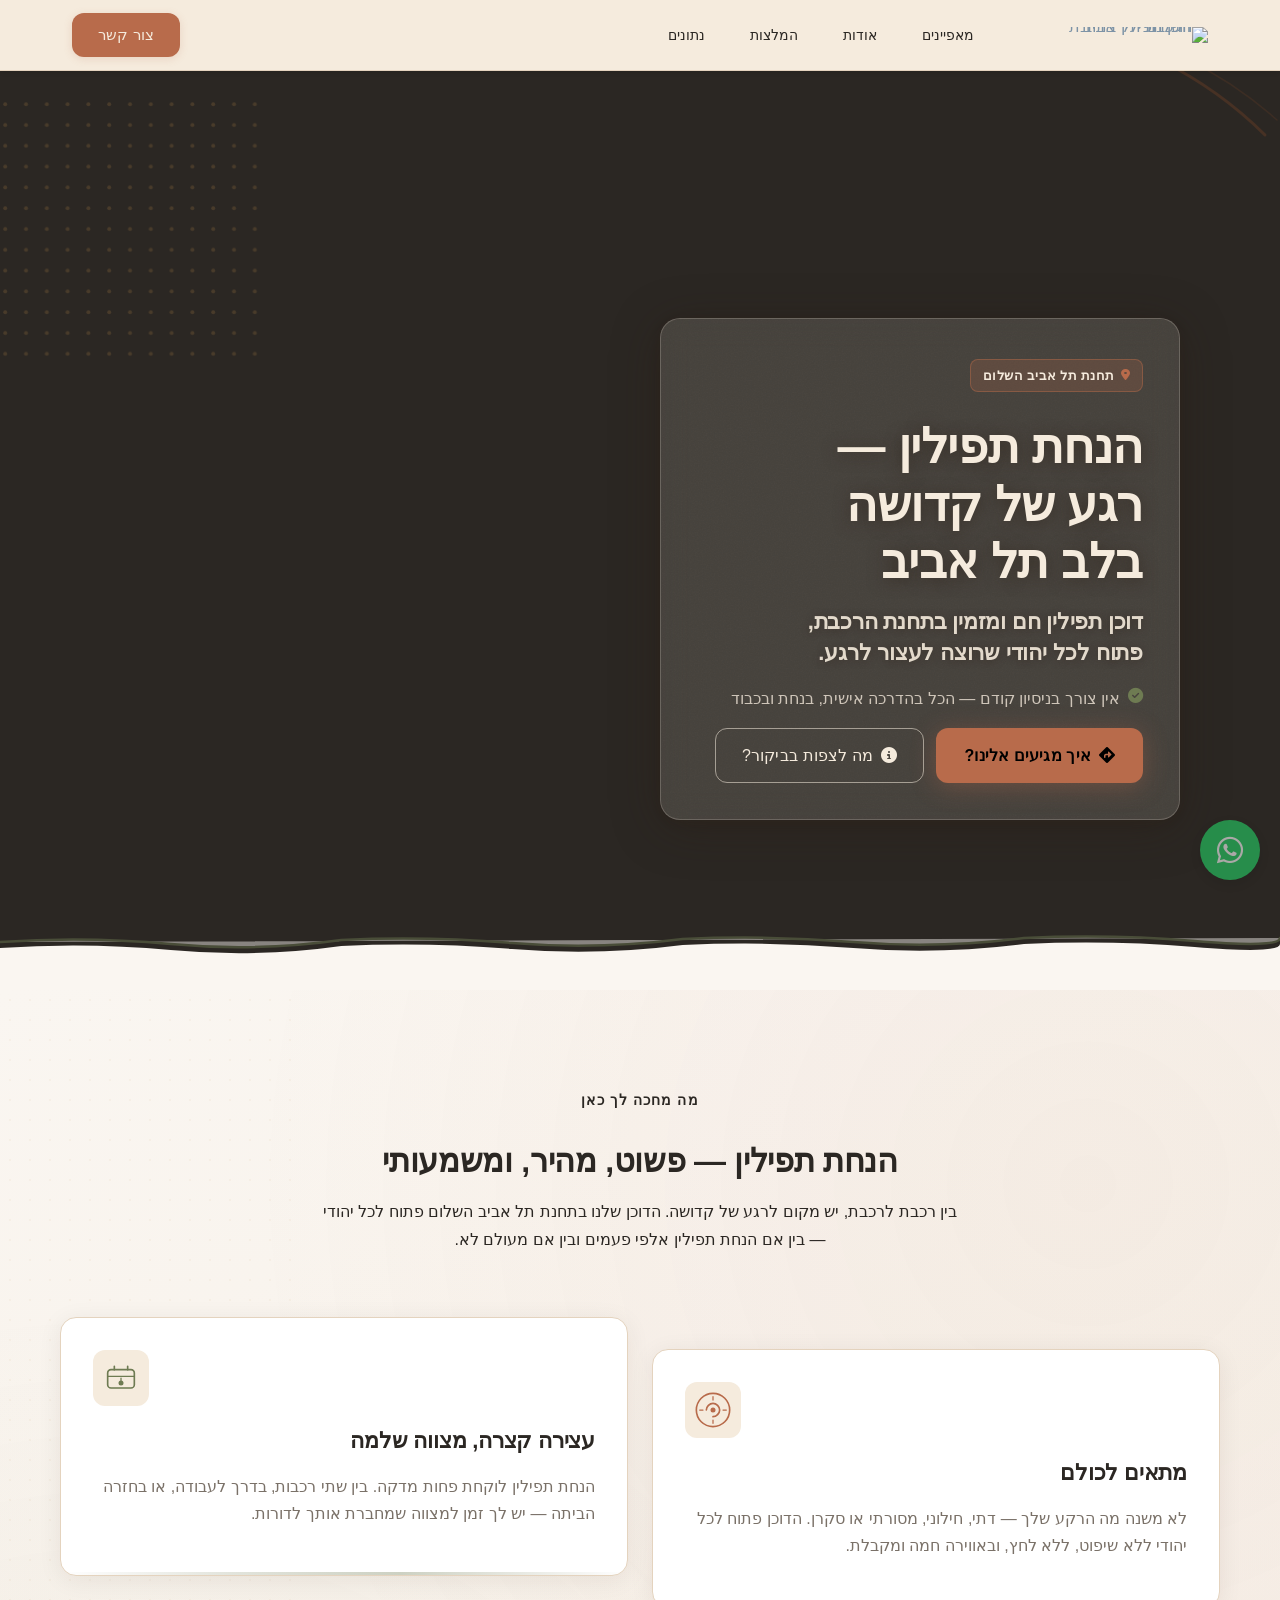
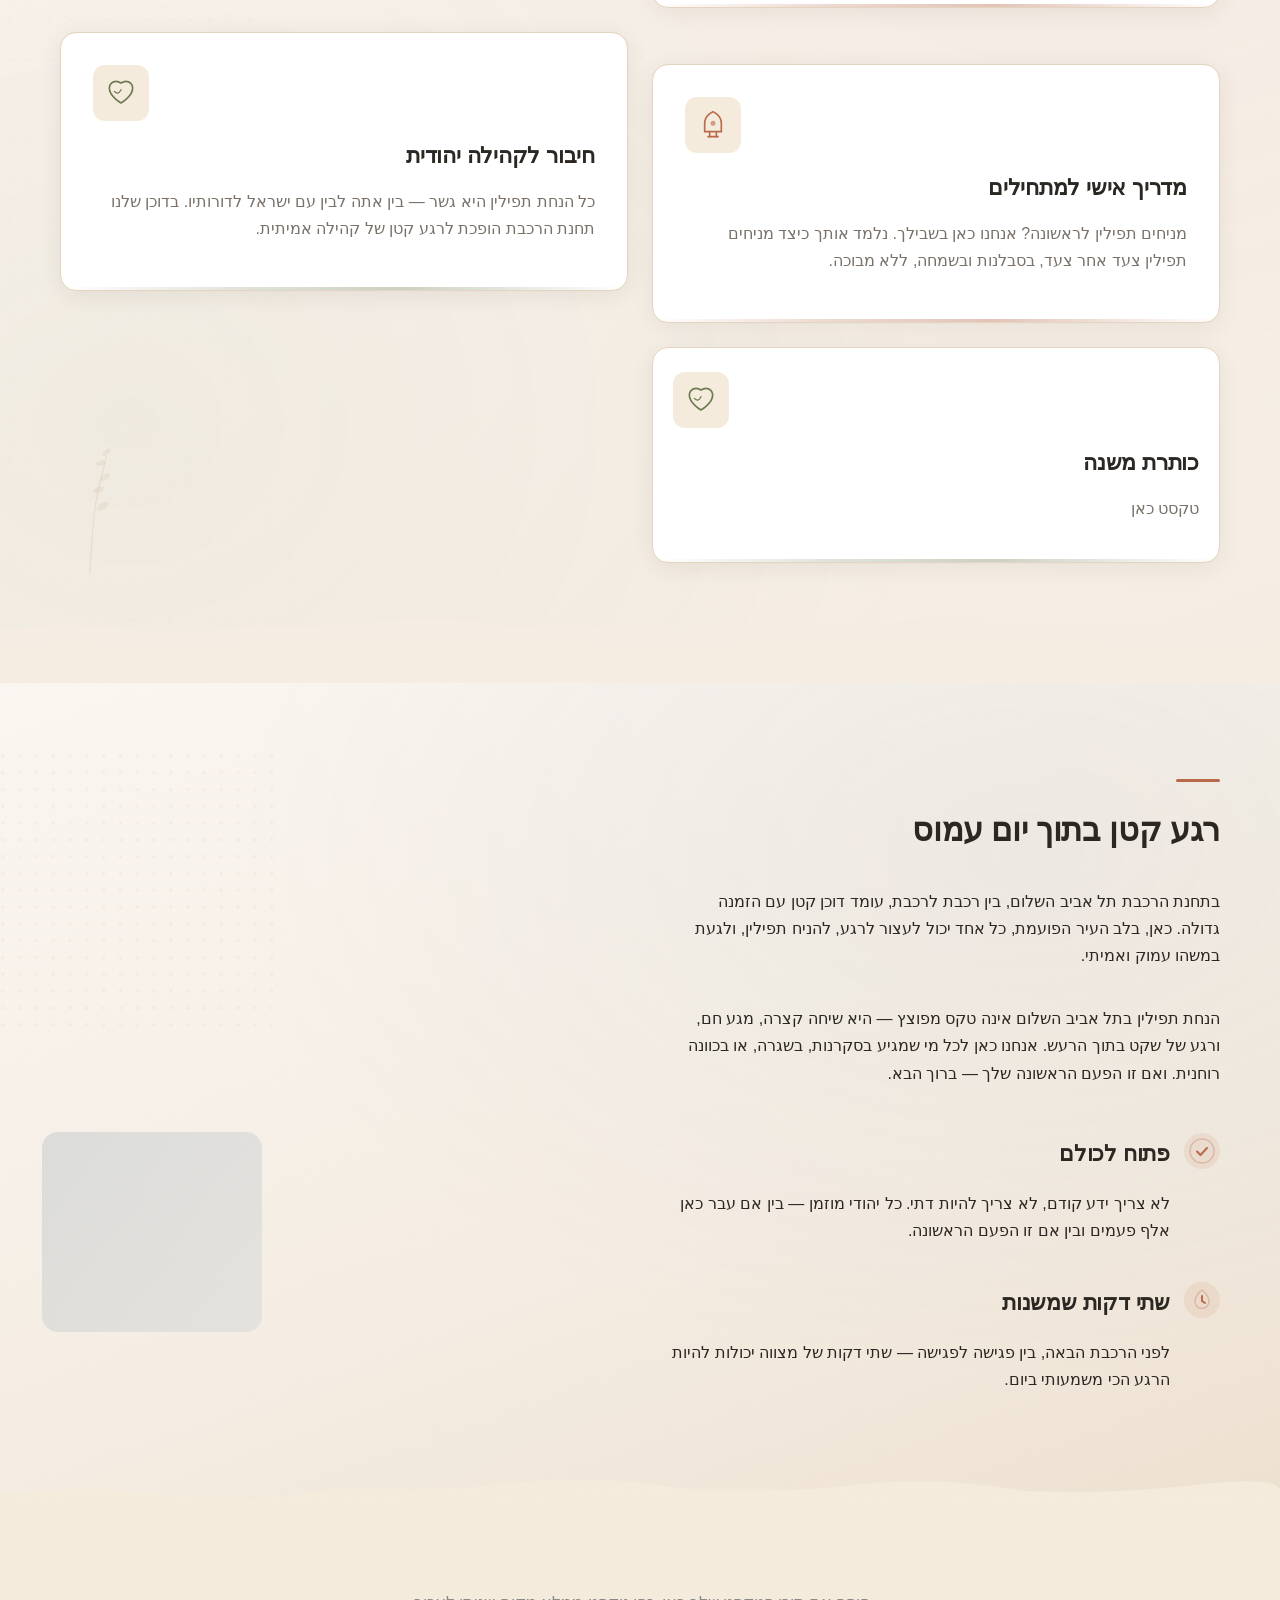
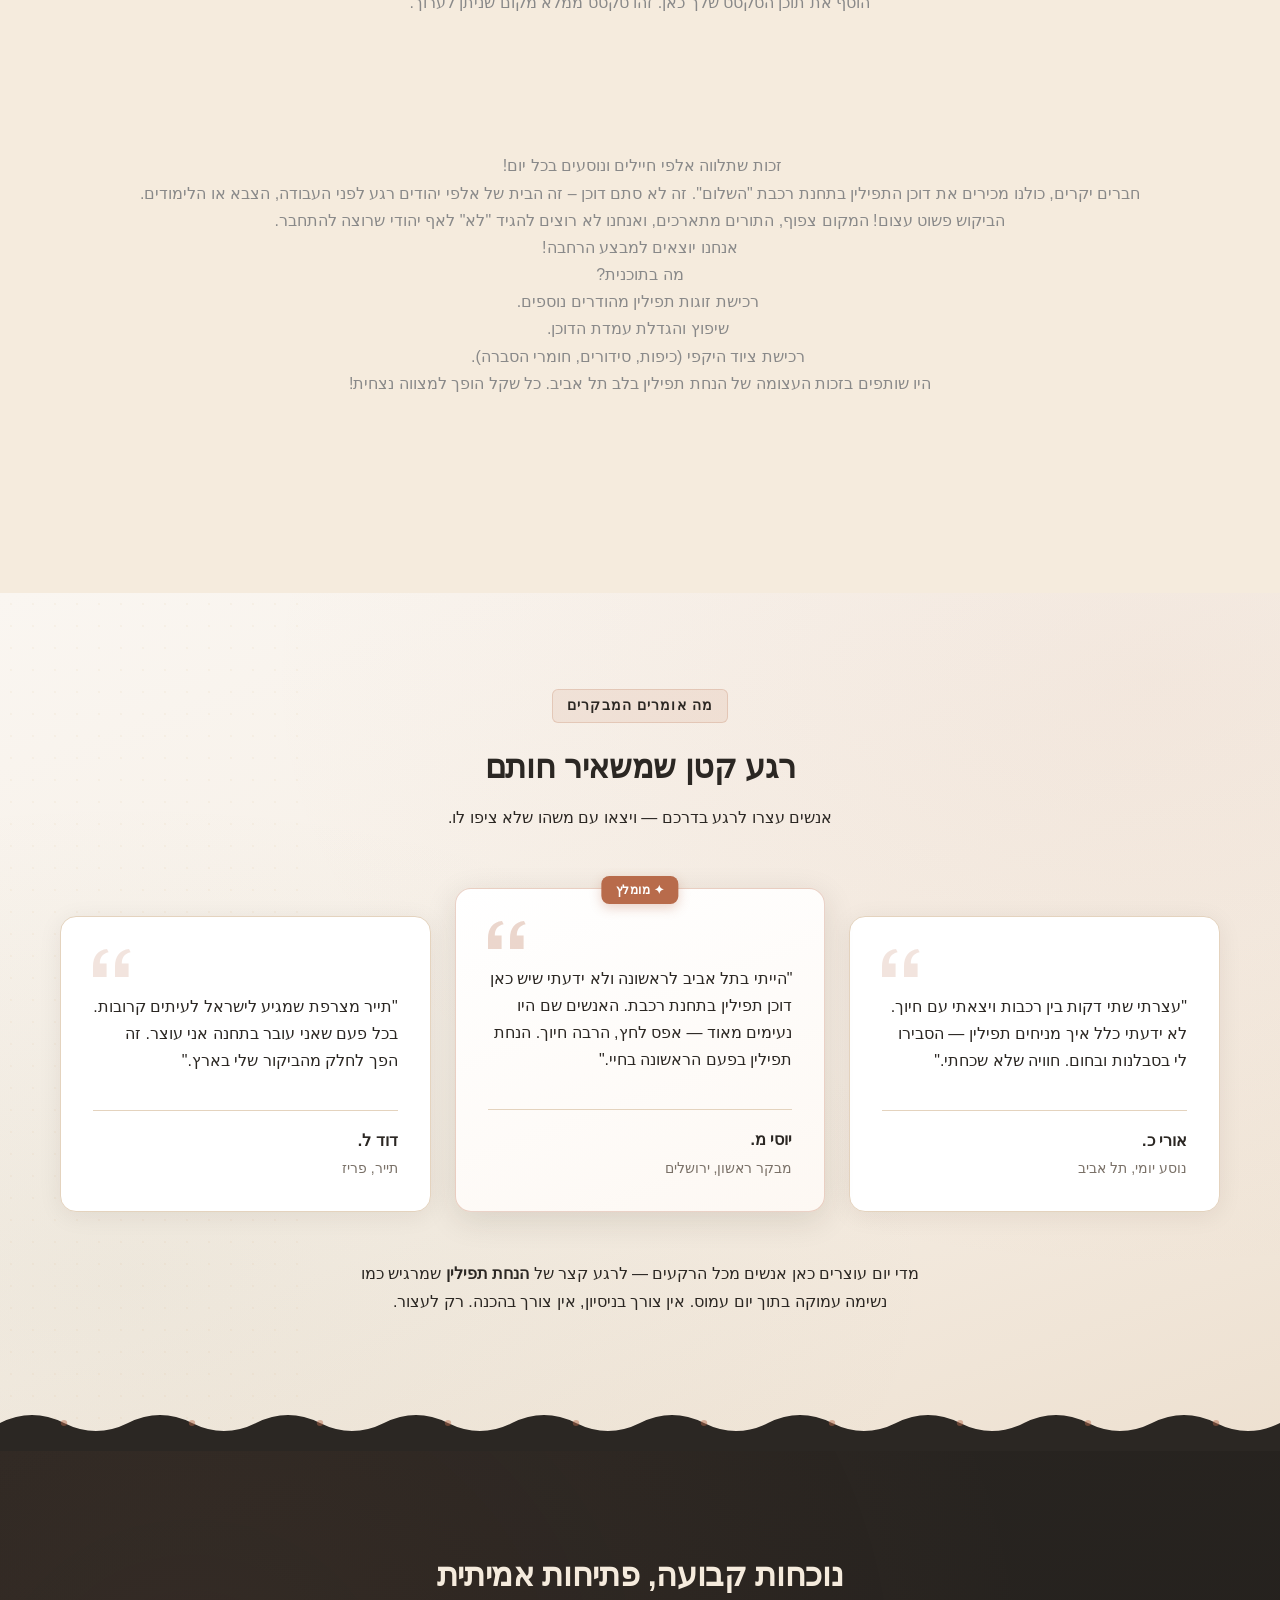
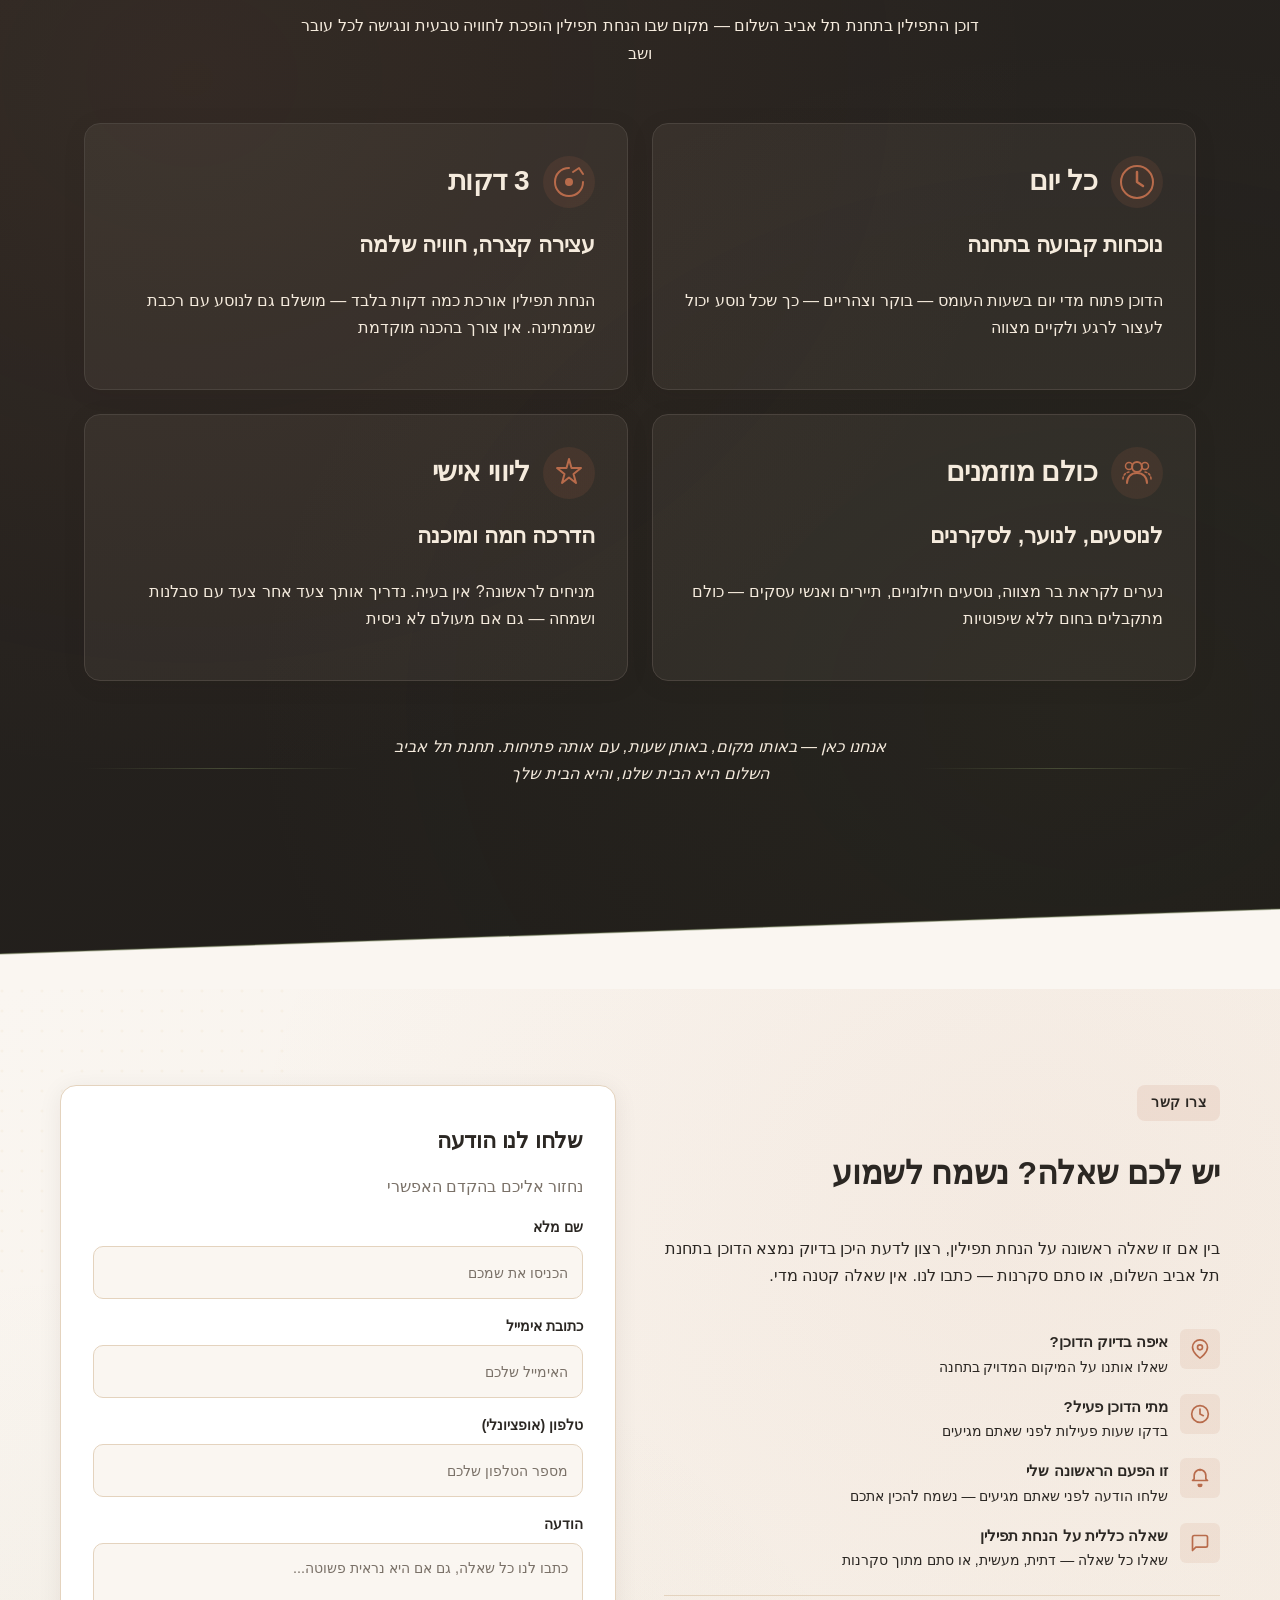
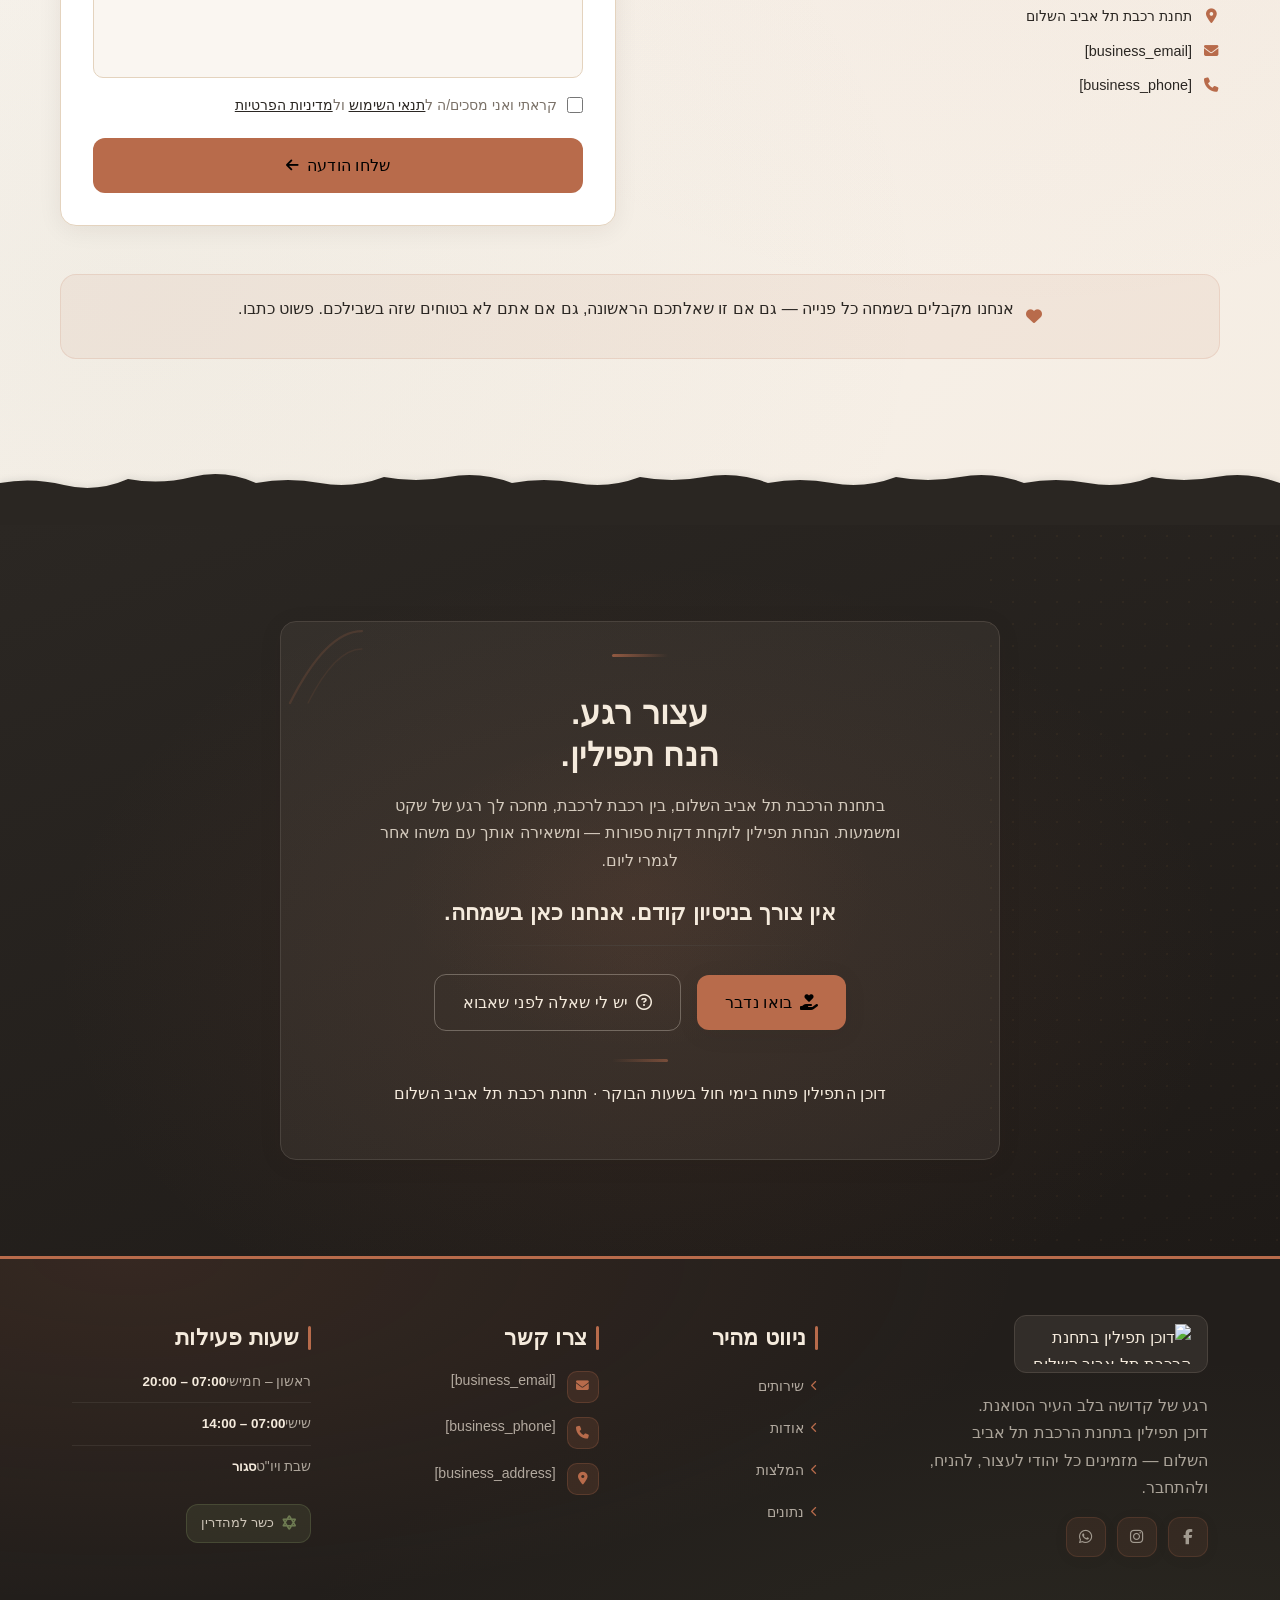
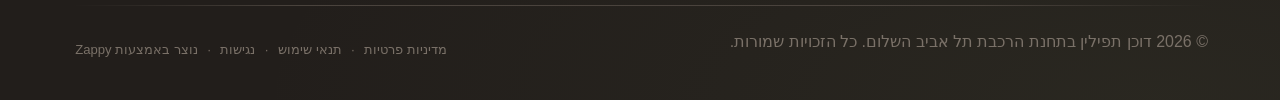
==== commit 4a9a93b8: "Background sync: Progressive GitHub Sync" ====
--- a/public/index.html
+++ b/public/index.html
@@ -1 +1 @@
-<!doctype html><html dir="rtl" lang="he"><head><meta charset="UTF-8"><meta content="width=device-width,initial-scale=1" name="viewport"><meta content="index, follow" name="robots"><title>הנחת תפילין — דוכן תפילין בתחנת הרכבת תל אביב השלום</title><meta content="A Tefillin booth located at Tel Aviv HaShalom train station, offering Jewish men the opportunity to put on Tefillin. The booth serves as a welcoming religious o" name="description"><meta content="הנחת תפילין, הנחת תפילין תל אביב השלום, דוכן תפילין בתחנת רכבת, איך מניחים תפילין למתחילים" name="keywords"><link href="/assets/favicon.ico" rel="icon" type="image/x-icon"><link href="/assets/favicon-16x16.png" rel="icon" type="image/png" sizes="16x16"><link href="/assets/favicon-32x32.png" rel="icon" type="image/png" sizes="32x32"><link href="/assets/favicon-48x48.png" rel="icon" type="image/png" sizes="48x48"><link href="/assets/favicon-192x192.png" rel="icon" type="image/png" sizes="192x192"><link href="/assets/favicon-512x512.png" rel="icon" type="image/png" sizes="512x512"><link href="/assets/apple-touch-icon.png" rel="apple-touch-icon"><script>!function(){"use strict";var t="7bafab84-ba64-4e38-86a7-c095a5668c16",e="https://api.zappy5.com/api/analytics/track",a=18e5,n=2592e6,o=!0,i=!0,r=!0;var s=function(){var e="zappy_visitor_"+t,a=null;try{if(a=localStorage.getItem(e)){var o=JSON.parse(a),i=Date.now();if(i-o.created<n)return o.lastSeen=i,localStorage.setItem(e,JSON.stringify(o)),o.id}}catch(t){console.warn("Zappy Analytics: LocalStorage not available")}var r="zv_"+Date.now()+"_"+Math.random().toString(36).substr(2,9);try{localStorage.setItem(e,JSON.stringify({id:r,created:Date.now(),lastSeen:Date.now()}))}catch(t){}return r}(),c=function(){var e="zappy_session_"+t,n=null;try{if(n=sessionStorage.getItem(e)){var o=JSON.parse(n),i=Date.now();if(i-o.timestamp<a)return o.timestamp=i,sessionStorage.setItem(e,JSON.stringify(o)),o.id}}catch(t){console.warn("Zappy Analytics: SessionStorage not available")}var r="zs_"+Date.now()+"_"+Math.random().toString(36).substr(2,9);try{sessionStorage.setItem(e,JSON.stringify({id:r,timestamp:Date.now()}))}catch(t){}return r}();function l(a,n){n=n||{};var o={website_id:t,event_type:a,page_path:window.location.pathname,referrer:document.referrer||"direct",visitor_id:s,session_id:c,metadata:n};if(navigator.sendBeacon){var i=new Blob([JSON.stringify(o)],{type:"application/json"});navigator.sendBeacon(e,i)}else fetch(e,{method:"POST",headers:{"Content-Type":"application/json"},body:JSON.stringify(o),keepalive:!0}).catch(function(t){console.warn("Zappy Analytics: Failed to track event",t)})}o&&l("pageview",{title:document.title,url:window.location.href}),i&&document.addEventListener("click",function(t){var e=t.target;if("BUTTON"===e.tagName||e.closest("button")){var a="BUTTON"===e.tagName?e:e.closest("button");l("click",{element:"button",text:a.textContent.trim().substring(0,100),id:a.id||null,class:a.className||null})}else if("A"===e.tagName||e.closest("a")){var n="A"===e.tagName?e:e.closest("a");l("navigation",{element:"link",text:n.textContent.trim().substring(0,100),href:n.href,external:n.hostname!==window.location.hostname})}},!0),r&&document.addEventListener("submit",function(t){var e=t.target;l("form_submit",{form_id:e.id||null,form_name:e.name||null,form_action:e.action||null,form_method:e.method||"GET"})},!0);var m=Date.now();window.addEventListener("beforeunload",function(){l("page_unload",{time_on_page:Math.floor((Date.now()-m)/1e3),page_path:window.location.pathname})}),window.zappyAnalytics={track:l,getVisitorId:function(){return s},getSessionId:function(){return c}}}()</script><meta content="הנחת תפילין — דוכן תפילין בתחנת הרכבת תל אביב השלום" property="og:title"><meta content="A Tefillin booth located at Tel Aviv HaShalom train station, offering Jewish men the opportunity to put on Tefillin. The booth serves as a welcoming religious o" property="og:description"><meta content="summary_large_image" name="twitter:card"><meta content="הנחת תפילין — דוכן תפילין בתחנת הרכבת תל אביב השלום" name="twitter:title"><meta content="A Tefillin booth located at Tel Aviv HaShalom train station, offering Jewish men the opportunity to put on Tefillin. The booth serves as a welcoming religious o" name="twitter:description"><meta content="website" property="og:type"><meta content="he_IL" property="og:locale"><link href="https://cdnjs.cloudflare.com/ajax/libs/font-awesome/6.4.0/css/all.min.css" rel="stylesheet"><link href="/assets/favicon.ico" rel="icon" type="image/x-icon"><link href="/assets/favicon-16x16.png" rel="icon" type="image/png" sizes="16x16"><link href="/assets/favicon-32x32.png" rel="icon" type="image/png" sizes="32x32"><link href="/assets/favicon-48x48.png" rel="icon" type="image/png" sizes="48x48"><link href="/assets/favicon-192x192.png" rel="icon" type="image/png" sizes="192x192"><link href="/assets/favicon-512x512.png" rel="icon" type="image/png" sizes="512x512"><link href="/assets/apple-touch-icon.png" rel="apple-touch-icon"><link href="https://cdn.jsdelivr.net/npm/vanilla-cookieconsent@3/dist/cookieconsent.css" rel="stylesheet"><script src="https://cdn.jsdelivr.net/npm/vanilla-cookieconsent@3/dist/cookieconsent.umd.js"></script><script src="https://cdn.jsdelivr.net/gh/mickidum/acc_toolbar/acctoolbar/acctoolbar.min.js"></script><link href="/styles.css" rel="stylesheet"><style id="zappy-dropdown-submenu-styles">#navMenu li:has(.sub-menu),.nav-menu li:has(.sub-menu),.navbar li:has(.sub-menu),nav li:has(.sub-menu){position:relative}#navMenu .sub-menu,.nav-menu .sub-menu,.navbar .sub-menu,nav .sub-menu{display:block!important;position:absolute!important;top:100%;left:0;min-width:220px;background:#fff;border-radius:8px;box-shadow:0 8px 25px rgba(0,0,0,.15);padding:8px 0;opacity:0;visibility:hidden;transform:translateY(10px);transition:all .3s ease;z-index:1000;list-style:none;pointer-events:none}#navMenu li:hover>.sub-menu,.nav-menu li:hover>.sub-menu,.navbar li:hover>.sub-menu,nav li:hover>.sub-menu{opacity:1!important;visibility:visible!important;transform:translateY(0)!important;pointer-events:auto!important}.sub-menu li{list-style:none;margin:0;padding:0}.sub-menu a{display:block!important;padding:10px 16px!important;color:var(--text-dark,#333)!important;font-weight:500;text-decoration:none;white-space:nowrap;transition:background-color .2s}.sub-menu .zappy-nav-child>a{padding-left:28px!important;font-size:.9em!important;opacity:.85!important}[dir=rtl] .sub-menu .zappy-nav-child>a,html[lang=ar] .sub-menu .zappy-nav-child>a,html[lang=he] .sub-menu .zappy-nav-child>a{padding-left:10px!important;padding-right:28px!important}.sub-menu .zappy-nav-parent>a{font-weight:600!important}.sub-menu a:hover{background-color:#f5f5f5}[dir=rtl] .nav-menu .sub-menu,[dir=rtl] .navbar .sub-menu,[dir=rtl] nav .sub-menu,html[lang=ar] .nav-menu .sub-menu,html[lang=ar] .navbar .sub-menu,html[lang=ar] nav .sub-menu,html[lang=he] .nav-menu .sub-menu,html[lang=he] .navbar .sub-menu,html[lang=he] nav .sub-menu{left:auto!important;right:0!important}.sub-menu:empty,.sub-menu:not(:has(li)):not(:has(> a)),.sub-menu:not(:has(li:not(.zappy-hidden-menu-item))):not(:has(> a)){display:none!important;opacity:0!important;visibility:hidden!important;pointer-events:none!important}li:has(.menu-group-title):hover>.sub-menu{opacity:1!important;visibility:visible!important;transform:translateY(0)!important;pointer-events:auto!important}#navMenu>li>.menu-group-title,.nav-menu>li>.menu-group-title{display:inline-block;padding:.5rem 1rem;cursor:default;user-select:none}@media (max-width:768px){#navMenu .sub-menu,.nav-menu .sub-menu,.navbar .sub-menu,nav .sub-menu{position:static!important;transform:none!important;box-shadow:none!important;background:0 0!important;max-height:0;overflow:hidden;opacity:0;visibility:hidden;transition:max-height .3s ease,opacity .3s ease;padding:0!important;border-radius:0!important}#navMenu .sub-menu.mobile-expanded,.nav-menu .sub-menu.mobile-expanded,.navbar .sub-menu.mobile-expanded{max-height:none!important;overflow-y:visible!important;opacity:1!important;visibility:visible!important;padding:8px 0 8px 16px!important}[dir=rtl] .sub-menu.mobile-expanded,html[lang=he] .sub-menu.mobile-expanded{padding:8px 16px 8px 0!important}#navMenu li:hover>.sub-menu,.nav-menu li:hover>.sub-menu,.navbar li:hover>.sub-menu,nav li:hover>.sub-menu{opacity:0;visibility:hidden;pointer-events:none}#navMenu li>.sub-menu.mobile-expanded,.nav-menu li>.sub-menu.mobile-expanded,.navbar li>.sub-menu.mobile-expanded,nav li>.sub-menu.mobile-expanded{opacity:1!important;visibility:visible!important;pointer-events:auto!important}#navMenu li:has(.sub-menu),.nav-menu li:has(.sub-menu),.navbar li:has(.sub-menu),nav li:has(.sub-menu){display:flex!important;flex-wrap:wrap!important;align-items:center!important;position:relative!important;min-height:44px!important}#navMenu li:has(.sub-menu)>a,.nav-menu li:has(.sub-menu)>a,.navbar li:has(.sub-menu)>a,nav li:has(.sub-menu)>a{flex:1!important;min-width:0!important}#navMenu li:has(.sub-menu)>.menu-group-title,.nav-menu li:has(.sub-menu)>.menu-group-title,.navbar li:has(.sub-menu)>.menu-group-title,nav li:has(.sub-menu)>.menu-group-title{flex:1!important;min-width:0!important;padding:0!important;line-height:inherit!important}#navMenu li:has(.sub-menu)>.sub-menu,.nav-menu li:has(.sub-menu)>.sub-menu,.navbar li:has(.sub-menu)>.sub-menu,nav li:has(.sub-menu)>.sub-menu{flex-basis:100%!important;width:100%!important}#navMenu li:has(.sub-menu)>a [class*=arrow],#navMenu li:has(.sub-menu)>a [class*=chevron],.nav-menu li:has(.sub-menu)>a .fa-angle-down,.nav-menu li:has(.sub-menu)>a .fa-chevron-down,.nav-menu li:has(.sub-menu)>a [class*=arrow],.nav-menu li:has(.sub-menu)>a [class*=chevron],nav li:has(.sub-menu)>a [class*=arrow],nav li:has(.sub-menu)>a [class*=chevron]{display:none!important;visibility:hidden!important}.mobile-submenu-toggle{display:flex!important;align-items:center!important;justify-content:center!important;width:44px!important;height:auto!important;background:0 0!important;border:none!important;cursor:pointer!important;color:var(--text-dark)!important;position:static!important;flex-shrink:0!important;align-self:stretch!important;z-index:2!important;padding:0!important;margin:0!important}.mobile-submenu-toggle::after{content:''!important;width:0!important;height:0!important;border-left:6px solid transparent!important;border-right:6px solid transparent!important;border-top:7px solid currentColor!important;transition:transform .3s ease!important}.mobile-submenu-toggle.expanded::after{transform:rotate(180deg)!important}.sub-menu a{padding:10px 0!important;display:block!important;color:var(--text-dark)!important;white-space:normal!important}.sub-menu .zappy-nav-child>a{padding-left:28px!important;font-size:.9em!important;opacity:.85!important}[dir=rtl] .sub-menu .zappy-nav-child>a,html[lang=ar] .sub-menu .zappy-nav-child>a,html[lang=he] .sub-menu .zappy-nav-child>a{padding-left:0!important;padding-right:28px!important}.sub-menu .zappy-nav-parent>a{font-weight:600!important}#navMenu.active,.nav-menu.active{max-width:100vw!important;overflow-x:hidden!important;box-sizing:border-box!important}.navbar .sub-menu li a,.zappy-products-dropdown .sub-menu a,nav.navbar .sub-menu li a{color:var(--text-dark)!important}}@media (min-width:769px){.mobile-submenu-toggle{display:none!important}}</style><style id="zappy-widget-visibility">html[dir=rtl] .whatsapp-float{right:20px!important;left:auto!important}html:not([dir]) .whatsapp-float,html[dir=ltr] .whatsapp-float{left:20px!important;right:auto!important}html[dir=rtl] #mic-access-tool-general-button,html[dir=rtl] #mic-init-access-tool #mic-access-tool-general-button,html[dir=rtl] #mic-init-access-tool .mic-access-tool-general-button,html[dir=rtl] ._access-icon,html[dir=rtl] .mic-access-tool-general-button{left:20px!important;right:auto!important}html:not([dir]) #mic-access-tool-general-button,html:not([dir]) #mic-init-access-tool #mic-access-tool-general-button,html:not([dir]) #mic-init-access-tool .mic-access-tool-general-button,html:not([dir]) ._access-icon,html:not([dir]) .mic-access-tool-general-button,html[dir=ltr] #mic-access-tool-general-button,html[dir=ltr] #mic-init-access-tool #mic-access-tool-general-button,html[dir=ltr] #mic-init-access-tool .mic-access-tool-general-button,html[dir=ltr] ._access-icon,html[dir=ltr] .mic-access-tool-general-button{right:20px!important;left:auto!important}@media (max-width:768px){.whatsapp-float{display:flex!important}}@media (min-width:769px){.whatsapp-float{display:flex!important}}@media (max-width:768px){#mic-access-tool-general-button,#mic-init-access-tool #mic-access-tool-general-button,#mic-init-access-tool .mic-access-tool-general-button,._access-icon,.mic-access-tool-general-button{display:flex!important;visibility:visible!important;opacity:1!important;pointer-events:auto!important}#mic-access-tool-box,#mic-init-access-tool #mic-access-tool-box,._access-menu,.mic-access-tool-box,div[id*=mic-access-tool-box]{visibility:hidden;opacity:0;pointer-events:auto!important}}@media (min-width:769px){#mic-access-tool-general-button,#mic-init-access-tool #mic-access-tool-general-button,#mic-init-access-tool .mic-access-tool-general-button,._access-icon,.mic-access-tool-general-button{display:flex!important;visibility:visible!important;opacity:1!important;pointer-events:auto!important}#mic-access-tool-box,#mic-init-access-tool #mic-access-tool-box,._access-menu,.mic-access-tool-box,div[id*=mic-access-tool-box]{visibility:hidden;opacity:0;pointer-events:auto!important}}</style></head><body><nav class="navbar" dir="rtl"><button class="mobile-toggle" aria-label="Menu" id="mobileToggle"><svg viewBox="0 0 24 24" fill="none" height="24" width="24" class="hamburger-icon"><path d="M3 12h18M3 6h18M3 18h18" stroke="currentColor" stroke-width="2" stroke-linecap="round"/></svg> <svg viewBox="0 0 24 24" fill="none" height="24" width="24" class="close-icon" style="display:none"><path d="M18 6L6 18M6 6l12 12" stroke="currentColor" stroke-width="2" stroke-linecap="round"/></svg></button> <button class="phone-header-btn" aria-label="Call" data-phone="[business_phone]"><svg viewBox="0 0 24 24" fill="currentColor" height="20" width="20"><path d="M22 16.92v3a2 2 0 0 1-2.18 2 19.79 19.79 0 0 1-8.63-3.07 19.5 19.5 0 0 1-6-6 19.79 19.79 0 0 1-3.07-8.67A2 2 0 0 1 4.11 2h3a2 2 0 0 1 2 1.72 12.84 12.84 0 0 0 .7 2.81 2 2 0 0 1-.45 2.11L8.09 9.91a16 16 0 0 0 6 6l1.27-1.27a2 2 0 0 1 2.11-.45 12.84 12.84 0 0 0 2.81.7A2 2 0 0 1 22 16.92z"/></svg></button><div class="nav-container"><div class="nav-right-group"><div class="nav-brand"><a href="/" class="logo-link"><img alt="דוכן תפילין בתחנת הרכבת תל אביב השלום" src="/assets/logo.webp" class="logo"></a></div><ul class="nav-menu" id="navMenu"><li><a href="#features">מאפיינים</a></li><li><a href="#about">אודות</a></li><li><a href="#testimonials">המלצות</a></li><li><a href="#stats">נתונים</a></li></ul></div><div class="nav-cta-container"><a href="#contact" class="nav-cta-btn">צור קשר</a></div></div></nav><script>window.addEventListener("load",function(){const e=document.querySelector(".navbar, nav, header");if(!e)return void console.log("[Navbar] Navbar element not found");let t=document.getElementById("mobileToggle")||document.querySelector(".mobile-toggle")||document.querySelector(".hamburger")||document.querySelector(".hamburger-menu")||document.querySelector(".menu-toggle")||document.querySelector(".burger-menu")||document.querySelector('[aria-label="Menu"]')||document.querySelector('[aria-label="תפריט"]');const o=document.querySelector(".phone-header-btn"),n=window.getComputedStyle(e);let r=n.backgroundColor;if(console.log("[Navbar] Initial navbar background:",r),"transparent"===r||"rgba(0, 0, 0, 0)"===r||r.startsWith("rgba")&&r.includes(", 0)")){const e=n.backgroundImage;if(e&&"none"!==e)console.log("[Navbar] Navbar has background image/gradient, using dark text"),r="rgb(240, 240, 240)";else{const e=window.getComputedStyle(document.body).backgroundColor;console.log("[Navbar] Navbar transparent, using body background:",e),r=e}}const i=r.match(/\d+/g);if(i&&i.length>=3){const e=(.299*parseInt(i[0])+.587*parseInt(i[1])+.114*parseInt(i[2]))/255;console.log("[Navbar] Mobile button colors preserved from Claude CSS (luminance:",e.toFixed(2)+")");const n=document.createElement("style");n.id="zappy-mobile-nav-fix";document.documentElement.lang;document.documentElement.dir,n.textContent='\n        /* Hide mobile buttons on desktop, show only on mobile */\n        @media (min-width: 769px) {\n          .mobile-toggle,\n          .phone-header-btn {\n            display: none !important;\n          }\n        }\n        \n        /* Show and position mobile buttons correctly on mobile */\n        @media (max-width: 768px) {\n          .mobile-toggle,\n          .phone-header-btn {\n            position: absolute !important;\n            top: 50% !important;\n            transform: translateY(-50%) !important;\n            z-index: 1001 !important;\n            display: flex !important;\n            align-items: center !important;\n            justify-content: center !important;\n            width: 36px !important;\n            height: 36px !important;\n            border-radius: 50% !important;\n            border: none !important;\n            cursor: pointer !important;\n            padding: 6px !important;\n            background: none !important;\n            color: var(--nav-text, var(--text-dark)) !important;\n          }\n          \n          /* LTR positioning (default): hamburger LEFT, phone RIGHT */\n          html:not([dir="rtl"]):not([lang="he"]):not([lang="ar"]) .mobile-toggle,\n          html[dir="ltr"] .mobile-toggle {\n            left: 12px !important;\n            right: auto !important;\n          }\n          html:not([dir="rtl"]):not([lang="he"]):not([lang="ar"]) .phone-header-btn,\n          html[dir="ltr"] .phone-header-btn {\n            right: 12px !important;\n            left: auto !important;\n          }\n          \n          /* RTL positioning: hamburger RIGHT, phone LEFT */\n          html[dir="rtl"] .mobile-toggle,\n          html[lang="he"] .mobile-toggle,\n          html[lang="ar"] .mobile-toggle {\n            right: 12px !important;\n            left: auto !important;\n          }\n          html[dir="rtl"] .phone-header-btn,\n          html[lang="he"] .phone-header-btn,\n          html[lang="ar"] .phone-header-btn {\n            left: 12px !important;\n            right: auto !important;\n          }\n          \n          /* CRITICAL: Ensure nav-container has min-height on mobile */\n          /* All children are positioned absolutely/fixed on mobile, so height:auto collapses to 0 */\n          .nav-container {\n            min-height: 70px !important;\n            position: relative !important;\n          }\n          \n          /* Ensure SVG icons are properly sized and inherit color */\n          .mobile-toggle svg,\n          .phone-header-btn svg {\n            width: 24px !important;\n            height: 24px !important;\n            /* Don\'t force display - let JavaScript control hamburger/close toggle */\n          }\n          \n          /* Reset nav-cta-container on mobile - remove desktop box-shadow/padding */\n          /* that creates a visible ghost box when CTA button is hidden */\n          .nav-cta-container {\n            box-shadow: none !important;\n            padding: 0 !important;\n          }\n          \n          /* Hide nav-cta-container entirely on mobile when there\'s no lang-switcher */\n          /* (only the CTA button is inside, and it\'s hidden on mobile) */\n          .nav-cta-container:not(:has(.lang-switcher)) {\n            display: none !important;\n          }\n          \n          /* CRITICAL: Prevent hero image fade gradient from bleeding over headline text */\n          /* The .image-fade-gradient has bottom: -30px (extends below parent) */\n          /* On mobile stacked layout, this overlaps the h1 text below the image */\n          .hero-image-column {\n            overflow: hidden !important;\n          }\n          .image-fade-gradient {\n            bottom: 0 !important;\n          }\n          \n          /* Hide desktop language switcher on mobile - hamburger menu handles it */\n          /* High specificity to override stored CSS */\n          .lang-switcher,\n          .nav-cta-container .lang-switcher,\n          .nav-container .lang-switcher,\n          .navbar .lang-switcher,\n          .navbar .nav-cta-container .lang-switcher {\n            display: none !important;\n          }\n        }\n      ';const r=document.getElementById("zappy-mobile-nav-fix");r&&r.remove(),document.head.appendChild(n),console.log("[Navbar] Critical CSS injected for mobile nav positioning");const a=window.innerWidth<=768;if(t){const e=t.querySelector(".hamburger-icon"),o=t.querySelector(".close-icon");e&&(e.style.setProperty("width","24px","important"),e.style.setProperty("height","24px","important"),e.style.setProperty("display","block","important")),o&&(o.style.setProperty("width","24px","important"),o.style.setProperty("height","24px","important"),o.style.setProperty("display","none","important")),a?(t.style.setProperty("position","absolute","important"),t.style.setProperty("top","50%","important"),t.style.setProperty("transform","translateY(-50%)","important"),t.style.setProperty("z-index","1001","important"),t.style.removeProperty("left"),t.style.removeProperty("right"),console.log("[Navbar] Mobile toggle positioning applied (mobile viewport)")):(t.style.removeProperty("position"),t.style.removeProperty("top"),t.style.removeProperty("transform"),t.style.removeProperty("z-index"),t.style.removeProperty("left"),t.style.removeProperty("right"),console.log("[Navbar] Desktop viewport - cleared mobile toggle inline positioning"))}if(o){const e=o.querySelector("svg");e&&(e.style.width="24px",e.style.height="24px",e.setAttribute("width","24"),e.setAttribute("height","24")),a?(o.style.setProperty("position","absolute","important"),o.style.setProperty("top","50%","important"),o.style.setProperty("transform","translateY(-50%)","important"),o.style.setProperty("z-index","1001","important"),o.style.removeProperty("left"),o.style.removeProperty("right"),console.log("[Navbar] Phone button positioning applied (mobile viewport)")):(o.style.removeProperty("position"),o.style.removeProperty("top"),o.style.removeProperty("transform"),o.style.removeProperty("z-index"),o.style.removeProperty("left"),o.style.removeProperty("right"),console.log("[Navbar] Desktop viewport - cleared phone button inline positioning"))}}else console.log("[Navbar] Could not parse background color:",r);t=document.getElementById("mobileToggle")||document.querySelector(".mobile-toggle")||document.querySelector(".hamburger")||document.querySelector(".hamburger-menu")||document.querySelector(".menu-toggle")||document.querySelector(".burger-menu")||document.querySelector('[aria-label="Menu"]')||document.querySelector('[aria-label="תפריט"]');const a=document.getElementById("navMenu")||document.querySelector(".nav-menu")||document.querySelector(".nav-links")||document.querySelector("nav ul:not(.submenu)");if(!t||!a)return void console.log("[Navbar] Mobile toggle or menu not found:",{toggle:!!t,menu:!!a});a.id||(a.id="navMenu"),console.log("[Navbar] Initializing mobile menu...");const l=t.cloneNode(!0);t.parentNode.replaceChild(l,t),l.addEventListener("click",function(e){e.preventDefault(),e.stopPropagation();const t=this.querySelector(".hamburger-icon"),o=this.querySelector(".close-icon");a.classList.contains("active")?(a.classList.remove("active"),t&&t.style.setProperty("display","block","important"),o&&o.style.setProperty("display","none","important"),document.body.style.overflow="",console.log("[Navbar] Menu closed")):(a.classList.add("active"),t&&t.style.setProperty("display","none","important"),o&&o.style.setProperty("display","block","important"),document.body.style.overflow="hidden",console.log("[Navbar] Menu opened"))}),a.querySelectorAll("a").forEach(function(e){e.addEventListener("click",function(){if("#"===this.getAttribute("href"))return;const e=l.querySelector(".hamburger-icon"),t=l.querySelector(".close-icon");a.classList.remove("active"),e&&e.style.setProperty("display","block","important"),t&&t.style.setProperty("display","none","important"),document.body.style.overflow="",console.log("[Navbar] Menu closed (link clicked)")})});var s=a.querySelectorAll(".dropdown-toggle");s.forEach(function(e){e.addEventListener("click",function(e){e.preventDefault(),e.stopPropagation();var t=this.closest(".nav-dropdown");t&&(t.parentNode.querySelectorAll(".nav-dropdown.open").forEach(function(e){e!==t&&e.classList.remove("open")}),t.classList.toggle("open"),console.log("[Navbar] Dropdown toggled:",t.classList.contains("open")?"open":"closed"))})}),document.addEventListener("click",function(e){e.target.closest(".nav-dropdown")||document.querySelectorAll(".nav-dropdown.open").forEach(function(e){e.classList.remove("open")})}),console.log("[Navbar] Dropdown handlers initialized for "+s.length+" dropdowns"),o&&o.addEventListener("click",function(){const e=document.querySelectorAll('a[href^="tel:"]'),t=e.length>0?e[0].getAttribute("href").replace("tel:",""):"[business_phone]";window.location.href="tel:"+t,console.log("[Navbar] Phone button clicked")}),console.log("[Navbar] Mobile menu initialized successfully")})</script><main><section class="index-hero-section" data-layout-spec="בית-hero" dir="rtl" data-hero-type="fullscreen-scrim"><div class="index-hero-bg"><img alt="דוכן תפילין בתחנת הרכבת תל אביב השלום — מקום חם ומזמין להנחת תפילין" src="/assets/site-index-hero-image-1.webp" data-context="A warm, realistic photograph taken inside or just beside Tel Aviv HaShalom train station. A small welcoming Tefillin booth stands in the foreground with a friendly man in a kippah and tzitzit smiling at passing commuters. The station environment is visible in the background — modern architecture, natural light streaming through large windows, commuters walking by. The booth has a simple wooden table with tefillin boxes, a small Hebrew sign, and perhaps a small Israeli flag. The mood is calm, inviting, and human — not formal or institutional. Warm golden-hour light, soft focus on the background crowd, sharp focus on the booth and the welcoming attendant." data-hero-bg="true" data-placeholder="index-hero-image-1" height="700" width="1200"></div><div class="index-hero-scrim" aria-hidden="true"></div><svg viewBox="0 0 120 100" xmlns="http://www.w3.org/2000/svg" aria-hidden="true" data-no-icon-edit="true" fill="none" class="index-hero-corner-flourish"><path d="M10,90 Q40,60 80,40 Q100,30 115,10" stroke="#C8622A" stroke-width="2" stroke-linecap="round" fill="none" opacity="0.18"/><path d="M2,80 Q30,55 65,38 Q90,25 108,5" stroke="#C8622A" stroke-width="1" stroke-linecap="round" fill="none" opacity="0.1"/></svg> <svg viewBox="0 0 200 200" xmlns="http://www.w3.org/2000/svg" aria-hidden="true" data-no-icon-edit="true" class="index-hero-dots"><pattern height="16" id="hero-dot-pattern" patternUnits="userSpaceOnUse" width="16" x="0" y="0"><circle cx="4" cy="4" r="1.5" fill="#C8914A" opacity="0.35"/></pattern><rect height="200" width="200" fill="url(#hero-dot-pattern)"/></svg><div class="index-hero-container"><div class="index-hero-card"><span class="index-hero-badge"><i class="fas fa-map-marker-alt" aria-hidden="true"></i> תחנת תל אביב השלום</span><h1 class="index-hero-h1">הנחת תפילין —<br>רגע של קדושה<br>בלב תל אביב</h1><h3 class="index-hero-subtitle">דוכן תפילין חם ומזמין בתחנת הרכבת,<br>פתוח לכל יהודי שרוצה לעצור לרגע.</h3><p class="index-hero-reassurance"><i class="fas fa-check-circle" aria-hidden="true"></i> אין צורך בניסיון קודם — הכל בהדרכה אישית, בנחת ובכבוד</p><div class="index-hero-ctas"><a href="#contact" class="index-hero-btn-primary"><i class="fas fa-directions" aria-hidden="true"></i> איך מגיעים אלינו? </a><a href="#about" class="index-hero-btn-secondary"><i class="fas fa-info-circle" aria-hidden="true"></i> מה לצפות בביקור?</a></div></div></div><div class="index-hero-divider-wrapper"><svg viewBox="0 0 1200 90" xmlns="http://www.w3.org/2000/svg" aria-hidden="true" data-no-icon-edit="true" preserveAspectRatio="none"><path d="M0,42 Q80,36 160,44 T320,40 Q400,36 480,43 T640,39 Q720,35 800,42 T960,38 Q1040,34 1120,41 T1200,38" stroke="#6E7B52" stroke-width="2.5" stroke-linecap="round" fill="#FAF6F1" opacity="0.45"/><path d="M0,90 L0,48 Q80,42 160,50 T320,46 Q400,42 480,49 T640,45 Q720,41 800,48 T960,44 Q1040,40 1120,47 T1200,44 L1200,90 Z" fill="#FAF6F1"/></svg></div></section><section class="index-features-section" data-layout-spec="בית-features" dir="rtl" id="features"><div class="ifs-dot-pattern" aria-hidden="true"></div><svg viewBox="0 0 120 200" xmlns="http://www.w3.org/2000/svg" aria-hidden="true" data-no-icon-edit="true" fill="none" class="ifs-wheat-branch"><path d="M60 190 C60 190 62 150 65 120 C68 90 75 70 80 50" stroke="#C8B090" stroke-width="1.5" stroke-linecap="round" fill="none" opacity="0.35"/><ellipse cx="75" cy="110" fill="#C8B090" opacity="0.25" rx="8" ry="4" transform="rotate(-30 75 110)"/><ellipse cx="70" cy="90" fill="#C8B090" opacity="0.25" rx="7" ry="3.5" transform="rotate(-20 70 90)"/><ellipse cx="78" cy="75" fill="#C8B090" opacity="0.25" rx="7" ry="3.5" transform="rotate(-35 78 75)"/><ellipse cx="73" cy="58" fill="#C8B090" opacity="0.25" rx="6" ry="3" transform="rotate(-15 73 58)"/><ellipse cx="80" cy="45" fill="#C8B090" opacity="0.25" rx="6" ry="3" transform="rotate(-40 80 45)"/></svg><div class="ifs-container"><div class="ifs-intro"><p class="zappy-editable"><span class="ifs-eyebrow" style="color:rgb(43, 39, 35) !important">מה מחכה לך כאן</span></p><h2 class="ifs-title">הנחת תפילין — פשוט, מהיר, ומשמעותי</h2><p class="ifs-subtitle" style="color:rgb(43, 39, 35) !important">בין רכבת לרכבת, יש מקום לרגע של קדושה. הדוכן שלנו בתחנת תל אביב השלום פתוח לכל יהודי — בין אם הנחת תפילין אלפי פעמים ובין אם מעולם לא.</p></div><div class="ifs-grid" data-zappy-grid-align="start"><article class="ifs-card ifs-card--offset-down" data-grid-item-index="0"><div class="ifs-card-icon"><svg viewBox="0 0 48 48" xmlns="http://www.w3.org/2000/svg" aria-hidden="true" fill="none" height="40" width="40" data-element-type="icon" data-icon-type="svg"><circle cx="24" cy="24" r="20" stroke="#B86B4B" stroke-width="2"/><path d="M16 24 C16 20 20 16 24 16 C28 16 32 20 32 24 C32 28 28 32 24 32" stroke="#B86B4B" stroke-width="2" stroke-linecap="round" fill="none"/><circle cx="24" cy="24" r="3" fill="#B86B4B"/><path d="M24 8 L24 12 M24 36 L24 40 M8 24 L12 24 M36 24 L40 24" stroke="#B86B4B" stroke-width="1.5" stroke-linecap="round"/></svg></div><div class="ifs-card-content"><h3 class="ifs-card-title">מתאים לכולם</h3><p class="ifs-card-text">לא משנה מה הרקע שלך — דתי, חילוני, מסורתי או סקרן. הדוכן פתוח לכל יהודי ללא שיפוט, ללא לחץ, ובאווירה חמה ומקבלת.</p></div><div class="ifs-card-divider" aria-hidden="true"></div></article><article class="ifs-card" data-grid-item-index="1"><div class="ifs-card-icon"><svg viewBox="0 0 48 48" xmlns="http://www.w3.org/2000/svg" aria-hidden="true" fill="none" height="40" width="40" data-element-type="icon" data-icon-type="svg"><rect height="22" width="32" rx="4" stroke="#6E7B52" stroke-width="2" x="8" y="14"/><path d="M16 14 L16 10 M32 14 L32 10" stroke="#6E7B52" stroke-width="2" stroke-linecap="round"/><path d="M8 22 L40 22" stroke="#6E7B52" stroke-width="1.5"/><circle cx="24" cy="30" r="3" fill="#6E7B52"/><path d="M24 27 L24 24" stroke="#6E7B52" stroke-width="1.5" stroke-linecap="round"/></svg></div><div class="ifs-card-content"><h3 class="ifs-card-title">עצירה קצרה, מצווה שלמה</h3><p class="ifs-card-text">הנחת תפילין לוקחת פחות מדקה. בין שתי רכבות, בדרך לעבודה, או בחזרה הביתה — יש לך זמן למצווה שמחברת אותך לדורות.</p></div><div class="ifs-card-divider ifs-card-divider--olive" aria-hidden="true"></div></article><article class="ifs-card ifs-card--offset-down" data-grid-item-index="2"><div class="ifs-card-icon"><svg viewBox="0 0 48 48" xmlns="http://www.w3.org/2000/svg" aria-hidden="true" fill="none" height="40" width="40" data-element-type="icon" data-icon-type="svg"><path d="M24 8 C24 8 14 12 14 22 L14 32 L34 32 L34 22 C34 12 24 8 24 8Z" stroke="#B86B4B" stroke-width="2" fill="none" stroke-linejoin="round"/><path d="M20 32 L20 38 M28 32 L28 38" stroke="#B86B4B" stroke-width="2" stroke-linecap="round"/><path d="M18 38 L30 38" stroke="#B86B4B" stroke-width="2" stroke-linecap="round"/><circle cx="24" cy="22" r="3" fill="#B86B4B" opacity="0.6"/></svg></div><div class="ifs-card-content"><h3 class="ifs-card-title">מדריך אישי למתחילים</h3><p class="ifs-card-text">מניחים תפילין לראשונה? אנחנו כאן בשבילך. נלמד אותך כיצד מניחים תפילין צעד אחר צעד, בסבלנות ובשמחה, ללא מבוכה.</p></div><div class="ifs-card-divider" aria-hidden="true"></div></article><article class="ifs-card" data-grid-item-index="3"><div class="ifs-card-icon"><svg viewBox="0 0 48 48" xmlns="http://www.w3.org/2000/svg" aria-hidden="true" fill="none" height="40" width="40" data-element-type="icon" data-icon-type="svg"><path d="M24 36 C24 36 10 28 10 18 C10 13 14 10 18 10 C21 10 24 12 24 12 C24 12 27 10 30 10 C34 10 38 13 38 18 C38 28 24 36 24 36Z" stroke="#6E7B52" stroke-width="2" fill="none" stroke-linejoin="round"/><path d="M16 22 C16 22 18 24 20 24 C22 24 24 20 24 20" stroke="#6E7B52" stroke-width="1.5" stroke-linecap="round" fill="none"/></svg></div><div class="ifs-card-content"><h3 class="ifs-card-title">חיבור לקהילה יהודית</h3><p class="ifs-card-text">כל הנחת תפילין היא גשר — בין אתה לבין עם ישראל לדורותיו. בדוכן שלנו תחנת הרכבת הופכת לרגע קטן של קהילה אמיתית.</p></div><div class="ifs-card-divider ifs-card-divider--olive" aria-hidden="true"></div></article><article class="ifs-card" data-grid-item-index="4" style="background-color:rgb(255, 255, 255) !important;padding:24px 20px !important;box-sizing:border-box;grid-area:auto !important"><div class="ifs-card-icon"><svg viewBox="0 0 48 48" xmlns="http://www.w3.org/2000/svg" aria-hidden="true" fill="none" height="40" width="40" data-element-type="icon" data-icon-type="svg" data-element-id="icon-1778083895913-6beasq5up"><path d="M24 36 C24 36 10 28 10 18 C10 13 14 10 18 10 C21 10 24 12 24 12 C24 12 27 10 30 10 C34 10 38 13 38 18 C38 28 24 36 24 36Z" stroke="#6E7B52" stroke-width="2" fill="none" stroke-linejoin="round"/><path d="M16 22 C16 22 18 24 20 24 C22 24 24 20 24 20" stroke="#6E7B52" stroke-width="1.5" stroke-linecap="round" fill="none"/></svg></div><div class="ifs-card-content"><h3 class="ifs-card-title">כותרת משנה</h3><p class="ifs-card-text">טקסט כאן</p></div><div class="ifs-card-divider ifs-card-divider--olive" aria-hidden="true"></div></article></div></div><div class="ifs-divider-wrapper"><svg viewBox="0 0 1200 90" xmlns="http://www.w3.org/2000/svg" aria-hidden="true" data-no-icon-edit="true" preserveAspectRatio="none"><path d="M0,90 L0,38 Q60,28 120,36 T240,32 Q300,36 360,28 T480,34 Q540,30 600,36 T720,30 Q780,36 840,28 T960,34 Q1020,30 1080,36 T1200,32 L1200,90 Z" fill="#F5EDE3"/><path d="M0,90 L0,52 Q60,44 120,50 T240,46 Q300,50 360,44 T480,48 Q540,46 600,50 T720,44 Q780,50 840,44 T960,48 Q1020,46 1080,50 T1200,46 L1200,90 Z" fill="#F5EDE3" opacity="0.6"/></svg></div></section><section class="index-about-section" data-layout-spec="בית-about" dir="rtl" id="index-about-section"><div class="index-about-texture" aria-hidden="true"></div><div class="index-about-dot-pattern" aria-hidden="true"><svg viewBox="0 0 300 300" xmlns="http://www.w3.org/2000/svg" aria-hidden="true" data-no-icon-edit="true" height="300" width="300"><defs><pattern height="18" id="about-dots" patternUnits="userSpaceOnUse" width="18" x="0" y="0"><circle cx="3" cy="3" r="2" fill="#C8914A" opacity="0.08"/></pattern></defs><rect height="300" width="300" fill="url(#about-dots)"/></svg></div><div class="index-about-container"><div class="index-about-content"><div class="index-about-accent-line" aria-hidden="true"></div><h2 class="index-about-heading">רגע קטן בתוך יום עמוס</h2><p class="index-about-lead">בתחנת הרכבת תל אביב השלום, בין רכבת לרכבת, עומד דוכן קטן עם הזמנה גדולה. כאן, בלב העיר הפועמת, כל אחד יכול לעצור לרגע, להניח תפילין, ולגעת במשהו עמוק ואמיתי.</p><p class="index-about-body" style="color:rgb(43, 39, 35) !important">הנחת תפילין בתל אביב השלום אינה טקס מפוצץ — היא שיחה קצרה, מגע חם, ורגע של שקט בתוך הרעש. אנחנו כאן לכל מי שמגיע בסקרנות, בשגרה, או בכוונה רוחנית. ואם זו הפעם הראשונה שלך — ברוך הבא.</p><div class="index-about-blurbs"><div class="index-about-blurb" data-grid-item-index="0"><div class="index-about-blurb-icon" aria-hidden="true"><svg viewBox="0 0 28 28" xmlns="http://www.w3.org/2000/svg" fill="none" height="28" width="28" data-element-type="icon" data-icon-type="svg"><circle cx="14" cy="14" r="12" stroke="currentColor" stroke-width="1.5" opacity="0.3"/><path d="M9 14.5l3.5 3.5 6.5-7" stroke="currentColor" stroke-width="2" stroke-linecap="round" stroke-linejoin="round"/></svg></div><div class="index-about-blurb-text"><h3 class="index-about-blurb-title">פתוח לכולם</h3><p class="index-about-blurb-desc" style="color:rgb(43, 39, 35) !important">לא צריך ידע קודם, לא צריך להיות דתי. כל יהודי מוזמן — בין אם עבר כאן אלף פעמים ובין אם זו הפעם הראשונה.</p></div></div><div class="index-about-blurb" data-grid-item-index="1"><div class="index-about-blurb-icon" aria-hidden="true"><svg viewBox="0 0 28 28" xmlns="http://www.w3.org/2000/svg" fill="none" height="28" width="28" data-element-type="icon" data-icon-type="svg"><path d="M14 4C14 4 7 9 7 15.5a7 7 0 0 0 14 0C21 9 14 4 14 4Z" stroke="currentColor" stroke-width="1.5" stroke-linejoin="round" opacity="0.3"/><path d="M14 10v5l3 2" stroke="currentColor" stroke-width="2" stroke-linecap="round" stroke-linejoin="round"/></svg></div><div class="index-about-blurb-text"><h3 class="index-about-blurb-title">שתי דקות שמשנות</h3><p class="index-about-blurb-desc" style="color:rgb(43, 39, 35) !important">לפני הרכבת הבאה, בין פגישה לפגישה — שתי דקות של מצווה יכולות להיות הרגע הכי משמעותי ביום.</p></div></div></div></div><div class="index-about-imagery"><div class="index-about-backplate" aria-hidden="true"></div><figure class="index-about-main-fig"></figure><figure class="index-about-peek-fig"></figure></div></div><div class="index-about-divider-wrapper"><svg viewBox="0 0 1200 72" xmlns="http://www.w3.org/2000/svg" aria-hidden="true" data-no-icon-edit="true" preserveAspectRatio="none"><defs><linearGradient id="about-divider-grad" x1="0" x2="1" y1="0" y2="0"><stop offset="0%" stop-color="#7D93A6" stop-opacity="0.18"/><stop offset="50%" stop-color="#A8BBCA" stop-opacity="0.12"/><stop offset="100%" stop-color="#F5EBDD" stop-opacity="0"/></linearGradient></defs><path d="M0,72 L0,36 Q80,28 160,38 T320,30 Q400,36 480,26 T640,32 Q720,38 800,28 T960,34 Q1040,38 1120,28 T1200,34 L1200,72 Z" fill="var(--bg-light)"/><path d="M0,72 L0,44 Q100,32 200,42 T400,36 Q500,44 600,34 T800,40 Q900,36 1000,44 T1200,38 L1200,72 Z" fill="var(--bg-light)" opacity="0.5"/></svg></div></section><section class="layout-section" id="layout-1778084752495" data-component-id="empty-section" data-zappy-component="true" style="width:100%;padding:60px 0;direction:rtl"><div class="container" style="max-width:1200px;margin:0 auto;padding:0 1.5rem"><p style="font-size:16px;line-height:1.7;color:#1F2937;opacity:0.5;text-align:center;font-family:system-ui, -apple-system, sans-serif">הוסף את תוכן הטקסט שלך כאן. זהו טקסט ממלא מקום שניתן לערוך.</p></div></section><section class="layout-section" id="layout-1778084725471" data-component-id="empty-section" data-zappy-component="true" style="width:100%;padding:60px 0px;direction:rtl"><div class="container" style="max-width:1200px;margin:0 auto;padding:0 1.5rem"></div></section><section class="index-testimonials-section" data-layout-spec="בית-testimonials" dir="rtl" id="testimonials"><div class="its-dot-pattern" aria-hidden="true"></div><div class="its-container"><div class="its-intro"><span class="its-label">מה אומרים המבקרים</span><h2 class="its-heading">רגע קטן שמשאיר חותם</h2><p class="its-subheading">אנשים עצרו לרגע בדרכם — ויצאו עם משהו שלא ציפו לו.</p></div><div class="its-grid"><article class="its-card its-card--side"><div class="its-quote-mark" aria-hidden="true"><svg viewBox="0 0 38 28" xmlns="http://www.w3.org/2000/svg" aria-hidden="true" data-no-icon-edit="true" fill="none" height="28" width="38"><path d="M0 28V17.6C0 12.267 1.2 8.133 3.6 5.2C6 2.267 9.467 0.533 14 0L15.6 3.2C12.667 3.867 10.467 5.133 9 7C7.533 8.867 6.8 11.333 6.8 14.4H13.6V28H0ZM22 28V17.6C22 12.267 23.2 8.133 25.6 5.2C28 2.267 31.467 0.533 36 0L37.6 3.2C34.667 3.867 32.467 5.133 31 7C29.533 8.867 28.8 11.333 28.8 14.4H35.6V28H22Z" fill="var(--primary)" fill-opacity="0.18"/></svg></div><blockquote class="its-quote"><p>"עצרתי שתי דקות בין רכבות ויצאתי עם חיוך. לא ידעתי כלל איך מניחים תפילין — הסבירו לי בסבלנות ובחום. חוויה שלא שכחתי."</p></blockquote><footer class="its-card-footer"><strong class="its-name">אורי כ.</strong> <span class="its-role">נוסע יומי, תל אביב</span></footer></article><article class="its-card its-card--center"><div class="its-quote-mark" aria-hidden="true"><svg viewBox="0 0 38 28" xmlns="http://www.w3.org/2000/svg" aria-hidden="true" data-no-icon-edit="true" fill="none" height="28" width="38"><path d="M0 28V17.6C0 12.267 1.2 8.133 3.6 5.2C6 2.267 9.467 0.533 14 0L15.6 3.2C12.667 3.867 10.467 5.133 9 7C7.533 8.867 6.8 11.333 6.8 14.4H13.6V28H0ZM22 28V17.6C22 12.267 23.2 8.133 25.6 5.2C28 2.267 31.467 0.533 36 0L37.6 3.2C34.667 3.867 32.467 5.133 31 7C29.533 8.867 28.8 11.333 28.8 14.4H35.6V28H22Z" fill="var(--primary)" fill-opacity="0.28"/></svg></div><blockquote class="its-quote"><p>"הייתי בתל אביב לראשונה ולא ידעתי שיש כאן דוכן תפילין בתחנת רכבת. האנשים שם היו נעימים מאוד — אפס לחץ, הרבה חיוך. הנחת תפילין בפעם הראשונה בחיי."</p></blockquote><footer class="its-card-footer"><strong class="its-name">יוסי מ.</strong> <span class="its-role">מבקר ראשון, ירושלים</span></footer><div class="its-featured-badge">✦ מומלץ</div></article><article class="its-card its-card--side"><div class="its-quote-mark" aria-hidden="true"><svg viewBox="0 0 38 28" xmlns="http://www.w3.org/2000/svg" aria-hidden="true" data-no-icon-edit="true" fill="none" height="28" width="38"><path d="M0 28V17.6C0 12.267 1.2 8.133 3.6 5.2C6 2.267 9.467 0.533 14 0L15.6 3.2C12.667 3.867 10.467 5.133 9 7C7.533 8.867 6.8 11.333 6.8 14.4H13.6V28H0ZM22 28V17.6C22 12.267 23.2 8.133 25.6 5.2C28 2.267 31.467 0.533 36 0L37.6 3.2C34.667 3.867 32.467 5.133 31 7C29.533 8.867 28.8 11.333 28.8 14.4H35.6V28H22Z" fill="var(--primary)" fill-opacity="0.18"/></svg></div><blockquote class="its-quote"><p>"תייר מצרפת שמגיע לישראל לעיתים קרובות. בכל פעם שאני עובר בתחנה אני עוצר. זה הפך לחלק מהביקור שלי בארץ."</p></blockquote><footer class="its-card-footer"><strong class="its-name">דוד ל.</strong> <span class="its-role">תייר, פריז</span></footer></article></div><p class="its-support-text">מדי יום עוצרים כאן אנשים מכל הרקעים — לרגע קצר של <strong>הנחת תפילין</strong> שמרגיש כמו נשימה עמוקה בתוך יום עמוס. אין צורך בניסיון, אין צורך בהכנה. רק לעצור.</p></div><div class="its-divider-wrapper"><svg viewBox="0 0 1200 80" xmlns="http://www.w3.org/2000/svg" aria-hidden="true" data-no-icon-edit="true" preserveAspectRatio="none"><path d="M0,80 L0,52 Q30,36 60,52 Q90,68 120,52 Q150,36 180,52 Q210,68 240,52 Q270,36 300,52 Q330,68 360,52 Q390,36 420,52 Q450,68 480,52 Q510,36 540,52 Q570,68 600,52 Q630,36 660,52 Q690,68 720,52 Q750,36 780,52 Q810,68 840,52 Q870,36 900,52 Q930,68 960,52 Q990,36 1020,52 Q1050,68 1080,52 Q1110,36 1140,52 Q1170,68 1200,52 L1200,80 Z" fill="var(--bg-dark)"/></svg> <svg viewBox="0 0 1200 80" xmlns="http://www.w3.org/2000/svg" aria-hidden="true" data-no-icon-edit="true" preserveAspectRatio="none" class="its-divider-dots"><circle cx="60" cy="52" r="3" fill="var(--primary)" fill-opacity="0.45"/><circle cx="180" cy="52" r="3" fill="var(--primary)" fill-opacity="0.45"/><circle cx="300" cy="52" r="3" fill="var(--primary)" fill-opacity="0.45"/><circle cx="420" cy="52" r="3" fill="var(--primary)" fill-opacity="0.45"/><circle cx="540" cy="52" r="3" fill="var(--primary)" fill-opacity="0.45"/><circle cx="660" cy="52" r="3" fill="var(--primary)" fill-opacity="0.45"/><circle cx="780" cy="52" r="3" fill="var(--primary)" fill-opacity="0.45"/><circle cx="900" cy="52" r="3" fill="var(--primary)" fill-opacity="0.45"/><circle cx="1020" cy="52" r="3" fill="var(--primary)" fill-opacity="0.45"/><circle cx="1140" cy="52" r="3" fill="var(--primary)" fill-opacity="0.45"/></svg></div></section><section class="index-stats-section" data-layout-spec="בית-stats" dir="rtl" id="stats"><div class="index-stats-container"><div class="index-stats-header"><h2 class="index-stats-title">נוכחות קבועה, פתיחות אמיתית</h2><p class="index-stats-subtitle">דוכן התפילין בתחנת תל אביב השלום — מקום שבו הנחת תפילין הופכת לחוויה טבעית ונגישה לכל עובר ושב</p></div><div class="index-stats-grid"><article class="index-stat-card"><div class="index-stat-signal"><span class="index-stat-icon" aria-hidden="true"><svg viewBox="0 0 36 36" xmlns="http://www.w3.org/2000/svg" fill="none" height="36" width="36" data-element-type="icon" data-icon-type="svg"><circle cx="18" cy="18" r="16" stroke="currentColor" stroke-width="2"/><path d="M18 8 L18 18 L24 22" stroke="currentColor" stroke-width="2.5" stroke-linecap="round" stroke-linejoin="round"/></svg> </span><span class="index-stat-value">כל יום</span></div><h3 class="index-stat-label">נוכחות קבועה בתחנה</h3><p class="index-stat-desc">הדוכן פתוח מדי יום בשעות העומס — בוקר וצהריים — כך שכל נוסע יכול לעצור לרגע ולקיים מצווה</p></article><article class="index-stat-card"><div class="index-stat-signal"><span class="index-stat-icon" aria-hidden="true"><svg viewBox="0 0 36 36" xmlns="http://www.w3.org/2000/svg" fill="none" height="36" width="36" data-element-type="icon" data-icon-type="svg"><path d="M18 4 C10 4 4 10 4 18 C4 26 10 32 18 32 C26 32 32 26 32 18" stroke="currentColor" stroke-width="2" stroke-linecap="round"/><path d="M22 8 L28 4 L32 10" stroke="currentColor" stroke-width="2" stroke-linecap="round" stroke-linejoin="round"/><circle cx="18" cy="18" r="4" fill="currentColor"/></svg> </span><span class="index-stat-value">3 דקות</span></div><h3 class="index-stat-label">עצירה קצרה, חוויה שלמה</h3><p class="index-stat-desc">הנחת תפילין אורכת כמה דקות בלבד — מושלם גם לנוסע עם רכבת שממתינה. אין צורך בהכנה מוקדמת</p></article><article class="index-stat-card"><div class="index-stat-signal"><span class="index-stat-icon" aria-hidden="true"><svg viewBox="0 0 36 36" xmlns="http://www.w3.org/2000/svg" fill="none" height="36" width="36" data-element-type="icon" data-icon-type="svg"><path d="M8 28 C8 22 12 18 18 18 C24 18 28 22 28 28" stroke="currentColor" stroke-width="2" stroke-linecap="round"/><circle cx="18" cy="12" r="5" stroke="currentColor" stroke-width="2"/><path d="M4 24 C4 20 7 17 11 17" stroke="currentColor" stroke-width="1.5" stroke-linecap="round" stroke-dasharray="2 2"/><circle cx="10" cy="11" r="3.5" stroke="currentColor" stroke-width="1.5"/><path d="M32 24 C32 20 29 17 25 17" stroke="currentColor" stroke-width="1.5" stroke-linecap="round" stroke-dasharray="2 2"/><circle cx="26" cy="11" r="3.5" stroke="currentColor" stroke-width="1.5"/></svg> </span><span class="index-stat-value">כולם מוזמנים</span></div><h3 class="index-stat-label">לנוסעים, לנוער, לסקרנים</h3><p class="index-stat-desc">נערים לקראת בר מצווה, נוסעים חילוניים, תיירים ואנשי עסקים — כולם מתקבלים בחום ללא שיפוטיות</p></article><article class="index-stat-card"><div class="index-stat-signal"><span class="index-stat-icon" aria-hidden="true"><svg viewBox="0 0 36 36" xmlns="http://www.w3.org/2000/svg" fill="none" height="36" width="36" data-element-type="icon" data-icon-type="svg"><path d="M18 4 L20.5 13 L30 13 L22.5 19 L25 28 L18 22.5 L11 28 L13.5 19 L6 13 L15.5 13 Z" stroke="currentColor" stroke-width="2" stroke-linejoin="round"/></svg> </span><span class="index-stat-value">ליווי אישי</span></div><h3 class="index-stat-label">הדרכה חמה ומוכנה</h3><p class="index-stat-desc">מניחים לראשונה? אין בעיה. נדריך אותך צעד אחר צעד עם סבלנות ושמחה — גם אם מעולם לא ניסית</p></article></div><div class="index-stats-reassurance"><span class="index-stats-olive-line" aria-hidden="true"></span><p class="index-stats-reassurance-text">אנחנו כאן — באותו מקום, באותן שעות, עם אותה פתיחות. תחנת תל אביב השלום היא הבית שלנו, והיא הבית שלך</p><span class="index-stats-olive-line" aria-hidden="true"></span></div></div><div class="index-stats-divider-wrapper"><svg viewBox="0 0 1200 90" xmlns="http://www.w3.org/2000/svg" aria-hidden="true" data-no-icon-edit="true" preserveAspectRatio="none"><path d="M0,90 L0,55 L1200,10 L1200,90 Z" fill="#FAF6F1"/><line stroke="var(--secondary)" stroke-opacity="0.45" stroke-width="1.5" x1="0" x2="1200" y1="55" y2="10"/></svg></div></section><section class="index-contact-section" data-layout-spec="בית-contact" dir="rtl"><div class="index-contact-dots" aria-hidden="true"><svg viewBox="0 0 300 300" xmlns="http://www.w3.org/2000/svg" aria-hidden="true" data-no-icon-edit="true" height="300" width="300"><pattern height="20" id="contact-dots" patternUnits="userSpaceOnUse" width="20" x="0" y="0"><circle cx="2" cy="2" r="1.5" fill="#C8914A" opacity="0.06"/></pattern><rect height="300" width="300" fill="url(#contact-dots)"/></svg></div><div class="index-contact-container"><div class="index-contact-grid"><div class="index-contact-content"><span class="index-contact-badge">צרו קשר</span><h2 class="index-contact-heading">יש לכם שאלה? נשמח לשמוע</h2><p class="index-contact-intro">בין אם זו שאלה ראשונה על הנחת תפילין, רצון לדעת היכן בדיוק נמצא הדוכן בתחנת תל אביב השלום, או סתם סקרנות — כתבו לנו. אין שאלה קטנה מדי.</p><ul class="index-contact-prompts"><li class="index-contact-prompt-item"><div class="index-contact-prompt-icon"><svg viewBox="0 0 24 24" xmlns="http://www.w3.org/2000/svg" fill="none" height="20" width="20" data-element-type="icon" data-icon-type="svg" stroke="currentColor" stroke-linecap="round" stroke-linejoin="round" stroke-width="2"><path d="M21 10c0 7-9 13-9 13s-9-6-9-13a9 9 0 0 1 18 0z"/><circle cx="12" cy="10" r="3"/></svg></div><div class="index-contact-prompt-text"><strong>איפה בדיוק הדוכן?</strong> <span>שאלו אותנו על המיקום המדויק בתחנה</span></div></li><li class="index-contact-prompt-item"><div class="index-contact-prompt-icon"><svg viewBox="0 0 24 24" xmlns="http://www.w3.org/2000/svg" fill="none" height="20" width="20" data-element-type="icon" data-icon-type="svg" stroke="currentColor" stroke-linecap="round" stroke-linejoin="round" stroke-width="2"><circle cx="12" cy="12" r="10"/><polyline points="12 6 12 12 16 14"/></svg></div><div class="index-contact-prompt-text"><strong>מתי הדוכן פעיל?</strong> <span>בדקו שעות פעילות לפני שאתם מגיעים</span></div></li><li class="index-contact-prompt-item"><div class="index-contact-prompt-icon"><svg viewBox="0 0 24 24" xmlns="http://www.w3.org/2000/svg" fill="none" height="20" width="20" data-element-type="icon" data-icon-type="svg" stroke="currentColor" stroke-linecap="round" stroke-linejoin="round" stroke-width="2"><path d="M8.56 2.9A7 7 0 0 1 19 9v4l2 2H3l2-2V9a7 7 0 0 1 3.56-6.1"/><path d="M12 22a2 2 0 0 0 2-2H10a2 2 0 0 0 2 2"/><path d="M12 2v1"/></svg></div><div class="index-contact-prompt-text"><strong>זו הפעם הראשונה שלי</strong> <span>שלחו הודעה לפני שאתם מגיעים — נשמח להכין אתכם</span></div></li><li class="index-contact-prompt-item"><div class="index-contact-prompt-icon"><svg viewBox="0 0 24 24" xmlns="http://www.w3.org/2000/svg" fill="none" height="20" width="20" data-element-type="icon" data-icon-type="svg" stroke="currentColor" stroke-linecap="round" stroke-linejoin="round" stroke-width="2"><path d="M21 15a2 2 0 0 1-2 2H7l-4 4V5a2 2 0 0 1 2-2h14a2 2 0 0 1 2 2z"/></svg></div><div class="index-contact-prompt-text"><strong>שאלה כללית על הנחת תפילין</strong> <span>שאלו כל שאלה — דתית, מעשית, או סתם מתוך סקרנות</span></div></li></ul><div class="index-contact-info-row"><div class="index-contact-info-item"><i class="fas fa-map-marker-alt" aria-hidden="true"></i> <span>תחנת רכבת תל אביב השלום</span></div><div class="index-contact-info-item"><i class="fas fa-envelope" aria-hidden="true"></i> <a href="mailto:[business_email]">[business_email]</a></div><div class="index-contact-info-item"><i class="fas fa-phone" aria-hidden="true"></i> <a href="tel:[business_phone]">[business_phone]</a></div></div></div><div class="index-contact-form-col"><div class="index-contact-form-card"><h3 class="index-contact-form-title">שלחו לנו הודעה</h3><p class="index-contact-form-subtitle">נחזור אליכם בהקדם האפשרי</p><form class="contact-form index-contact-form" novalidate><div class="index-contact-field"><label for="contact-name">שם מלא</label> <input name="name" type="text" id="contact-name" placeholder="הכניסו את שמכם" required></div><div class="index-contact-field"><label for="contact-email">כתובת אימייל</label> <input name="email" type="email" id="contact-email" placeholder="האימייל שלכם" required></div><div class="index-contact-field"><label for="contact-phone">טלפון (אופציונלי)</label> <input name="phone" type="tel" id="contact-phone" placeholder="מספר הטלפון שלכם"></div><div class="index-contact-field"><label for="contact-message">הודעה</label> <textarea id="contact-message" name="message" placeholder="כתבו לנו כל שאלה, גם אם היא נראית פשוטה..." required rows="4"></textarea></div><div class="privacy-consent"><label class="privacy-consent-label"><input name="privacy_consent" type="checkbox" required class="privacy-consent-checkbox"> <span>קראתי ואני מסכים/ה ל<a href="/terms" target="_blank">תנאי השימוש</a> ול<a href="/privacy" target="_blank">מדיניות הפרטיות</a></span></label></div><button class="index-contact-submit" type="submit">שלחו הודעה <i class="fas fa-arrow-left" aria-hidden="true"></i></button></form></div></div></div><div class="index-contact-reassurance"><i class="fas fa-heart index-contact-reassurance-icon" aria-hidden="true"></i><p>אנחנו מקבלים בשמחה כל פנייה — גם אם זו שאלתכם הראשונה, גם אם אתם לא בטוחים שזה בשבילכם. פשוט כתבו.</p></div></div><div class="index-contact-divider-wrapper"><svg viewBox="0 0 1200 70" xmlns="http://www.w3.org/2000/svg" aria-hidden="true" data-no-icon-edit="true" preserveAspectRatio="none"><filter id="contact-paper-shadow"><feDropShadow dx="0" dy="-2" flood-color="rgba(44,31,20,0.08)" stdDeviation="3"/></filter><path d="M0,70 L0,28 Q30,22 60,30 T120,24 Q150,30 180,22 T240,28 Q270,22 300,28 T360,22 Q390,28 420,22 T480,28 Q510,22 540,28 T600,22 Q630,28 660,22 T720,28 Q750,22 780,28 T840,22 Q870,28 900,22 T960,28 Q990,22 1020,28 T1080,22 Q1110,28 1140,22 T1200,28 L1200,70 Z" fill="var(--bg-dark)" filter="url(#contact-paper-shadow)"/></svg></div></section><section class="index-cta-section" data-layout-spec="בית-cta" dir="rtl" id="cta"><div class="index-cta-dot-pattern" aria-hidden="true"></div><div class="index-cta-container"><div class="index-cta-inner-panel"><div class="index-cta-glow" aria-hidden="true"></div><svg viewBox="0 0 100 100" xmlns="http://www.w3.org/2000/svg" aria-hidden="true" data-no-icon-edit="true" fill="none" class="index-cta-flourish"><path d="M90,10 Q50,10 10,90" stroke="var(--primary)" stroke-width="2.5" stroke-linecap="round" fill="none" opacity="0.18"/><path d="M90,30 Q60,30 30,90" stroke="var(--primary)" stroke-width="1.5" stroke-linecap="round" fill="none" opacity="0.10"/></svg><div class="index-cta-content"><div class="index-cta-top-rule" aria-hidden="true"></div><h2 class="index-cta-heading">עצור רגע.<br>הנח תפילין.</h2><p class="index-cta-body">בתחנת הרכבת תל אביב השלום, בין רכבת לרכבת, מחכה לך רגע של שקט ומשמעות. הנחת תפילין לוקחת דקות ספורות — ומשאירה אותך עם משהו אחר לגמרי ליום.</p><h3 class="index-cta-reassurance">אין צורך בניסיון קודם. אנחנו כאן בשמחה.</h3><div class="index-cta-separator" aria-hidden="true"></div><div class="index-cta-buttons"><a href="#contact" class="index-cta-btn-primary"><i class="fa-hand-holding-heart fa-solid"></i> בואו נדבר </a><a href="#contact" class="index-cta-btn-secondary"><i class="fa-circle-question fa-regular"></i> יש לי שאלה לפני שאבוא</a></div><div class="index-cta-bottom-rule" aria-hidden="true"></div><p class="index-cta-footnote">דוכן התפילין פתוח בימי חול בשעות הבוקר · תחנת רכבת תל אביב השלום</p></div></div></div></section></main><footer class="site-footer" dir="rtl"><div class="footer-container"><div class="footer-top"><div class="footer-col footer-brand"><div class="footer-logo-wrap"><img alt="דוכן תפילין בתחנת הרכבת תל אביב השלום" src="/assets/logo.webp" class="logo"></div><p class="footer-tagline">רגע של קדושה בלב העיר הסואנת.<br>דוכן תפילין בתחנת הרכבת תל אביב השלום — מזמינים כל יהודי לעצור, להניח, ולהתחבר.</p><div class="footer-social"><a href="[facebook_handle]" aria-label="Facebook"><i class="fab fa-facebook-f"></i></a> <a href="[instagram_handle]" aria-label="Instagram"><i class="fab fa-instagram"></i></a> <a href="[whatsapp_handle]" aria-label="WhatsApp"><i class="fab fa-whatsapp"></i></a></div></div><div class="footer-col footer-links"><h3 class="footer-heading"><span class="heading-accent"></span>ניווט מהיר</h3><ul class="footer-nav"><li><a href="#features"><i class="fas fa-chevron-left nav-arrow"></i>שירותים</a></li><li><a href="#about"><i class="fas fa-chevron-left nav-arrow"></i>אודות</a></li><li><a href="#testimonials"><i class="fas fa-chevron-left nav-arrow"></i>המלצות</a></li><li><a href="#stats"><i class="fas fa-chevron-left nav-arrow"></i>נתונים</a></li></ul></div><div class="footer-col footer-contact-col"><h3 class="footer-heading"><span class="heading-accent"></span>צרו קשר</h3><ul class="footer-contact"><li><span class="contact-icon"><i class="fas fa-envelope"></i></span> <span class="contact-text"><a href="mailto:[business_email]">[business_email]</a></span></li><li><span class="contact-icon"><i class="fas fa-phone"></i></span> <span class="contact-text"><a href="tel:[business_phone]">[business_phone]</a></span></li><li><a href="/"><span class="contact-icon"><i class="fas fa-map-marker-alt"></i></span> <span class="contact-text">[business_address]</span></a></li></ul></div><div class="footer-col footer-hours"><h3 class="footer-heading"><span class="heading-accent"></span>שעות פעילות</h3><ul class="hours-list"><li><a href="/"><span class="day">ראשון – חמישי</span><span class="time">07:00 – 20:00</span></a></li><li><a href="/"><span class="day">שישי</span><span class="time">07:00 – 14:00</span></a></li><li><a href="/"><span class="day">שבת ויו"ט</span><span class="time">סגור</span></a></li></ul><div class="footer-badge"><i class="fas fa-star-of-david"></i> <span>כשר למהדרין</span></div></div></div><div class="footer-divider"></div><div class="footer-bottom"><p class="footer-copy">© 2026 דוכן תפילין בתחנת הרכבת תל אביב השלום. כל הזכויות שמורות.</p><div class="footer-legal"><a href="/privacy">מדיניות פרטיות</a> <span class="legal-sep">·</span> <a href="/terms">תנאי שימוש</a> <span class="legal-sep">·</span> <a href="/accessibility">נגישות</a> <span class="legal-sep">·</span> <a href="https://zappy5.com" class="zappy-attribution" target="_blank">נוצר באמצעות Zappy</a></div></div></div></footer><a href="https://wa.me/[whatsapp_handle]" class="whatsapp-float" aria-label="WhatsApp"><i class="fab fa-whatsapp"></i></a><div data-integration="accessibility:toolbar"></div><script src="/script.js"></script><script id="zappy-mobile-submenu-script">!function(){function e(){if(window.innerWidth>768)return document.querySelectorAll(".mobile-submenu-toggle").forEach(function(e){e.remove()}),void document.querySelectorAll(".sub-menu.mobile-expanded").forEach(function(e){e.classList.remove("mobile-expanded")});document.querySelectorAll(".nav-menu li:has(.sub-menu), nav li:has(.sub-menu), .navbar li:has(.sub-menu), #navMenu li:has(.sub-menu)").forEach(function(e){if(!e.querySelector(".mobile-submenu-toggle")){var t=e.querySelector(".sub-menu"),n=e.querySelector(":scope > a");if(t&&n){var o=document.createElement("button");o.className="mobile-submenu-toggle",o.setAttribute("aria-label","Toggle submenu"),o.setAttribute("type","button"),n.insertAdjacentElement("afterend",o),o.addEventListener("click",function(e){e.preventDefault(),e.stopPropagation(),document.querySelectorAll(".sub-menu.mobile-expanded").forEach(function(e){if(e!==t){e.classList.remove("mobile-expanded");var n=e.parentElement.querySelector(".mobile-submenu-toggle");n&&n.classList.remove("expanded")}}),t.classList.toggle("mobile-expanded"),o.classList.toggle("expanded")})}}})}var t;"loading"===document.readyState?document.addEventListener("DOMContentLoaded",e):e(),window.addEventListener("resize",function(){clearTimeout(t),t=setTimeout(e,250)});var n=new MutationObserver(function(t){t.forEach(function(t){if("attributes"===t.type){var n=t.target;n.classList&&(n.classList.contains("active")||n.classList.contains("open"))&&setTimeout(e,100)}})});setTimeout(function(){document.querySelectorAll(".mobile-menu, .nav-menu, #navMenu, nav").forEach(function(e){n.observe(e,{attributes:!0,attributeFilter:["class","style"]})})},500)}()</script></body></html>+<!doctype html><html dir="rtl" lang="he"><head><meta charset="UTF-8"><meta content="width=device-width,initial-scale=1" name="viewport"><meta content="index, follow" name="robots"><title>הנחת תפילין — דוכן תפילין בתחנת הרכבת תל אביב השלום</title><meta content="A Tefillin booth located at Tel Aviv HaShalom train station, offering Jewish men the opportunity to put on Tefillin. The booth serves as a welcoming religious o" name="description"><meta content="הנחת תפילין, הנחת תפילין תל אביב השלום, דוכן תפילין בתחנת רכבת, איך מניחים תפילין למתחילים" name="keywords"><link href="/assets/favicon.ico" rel="icon" type="image/x-icon"><link href="/assets/favicon-16x16.png" rel="icon" type="image/png" sizes="16x16"><link href="/assets/favicon-32x32.png" rel="icon" type="image/png" sizes="32x32"><link href="/assets/favicon-48x48.png" rel="icon" type="image/png" sizes="48x48"><link href="/assets/favicon-192x192.png" rel="icon" type="image/png" sizes="192x192"><link href="/assets/favicon-512x512.png" rel="icon" type="image/png" sizes="512x512"><link href="/assets/apple-touch-icon.png" rel="apple-touch-icon"><script>!function(){"use strict";var t="7bafab84-ba64-4e38-86a7-c095a5668c16",e="https://api.zappy5.com/api/analytics/track",a=18e5,n=2592e6,o=!0,i=!0,r=!0;var s=function(){var e="zappy_visitor_"+t,a=null;try{if(a=localStorage.getItem(e)){var o=JSON.parse(a),i=Date.now();if(i-o.created<n)return o.lastSeen=i,localStorage.setItem(e,JSON.stringify(o)),o.id}}catch(t){console.warn("Zappy Analytics: LocalStorage not available")}var r="zv_"+Date.now()+"_"+Math.random().toString(36).substr(2,9);try{localStorage.setItem(e,JSON.stringify({id:r,created:Date.now(),lastSeen:Date.now()}))}catch(t){}return r}(),c=function(){var e="zappy_session_"+t,n=null;try{if(n=sessionStorage.getItem(e)){var o=JSON.parse(n),i=Date.now();if(i-o.timestamp<a)return o.timestamp=i,sessionStorage.setItem(e,JSON.stringify(o)),o.id}}catch(t){console.warn("Zappy Analytics: SessionStorage not available")}var r="zs_"+Date.now()+"_"+Math.random().toString(36).substr(2,9);try{sessionStorage.setItem(e,JSON.stringify({id:r,timestamp:Date.now()}))}catch(t){}return r}();function l(a,n){n=n||{};var o={website_id:t,event_type:a,page_path:window.location.pathname,referrer:document.referrer||"direct",visitor_id:s,session_id:c,metadata:n};if(navigator.sendBeacon){var i=new Blob([JSON.stringify(o)],{type:"application/json"});navigator.sendBeacon(e,i)}else fetch(e,{method:"POST",headers:{"Content-Type":"application/json"},body:JSON.stringify(o),keepalive:!0}).catch(function(t){console.warn("Zappy Analytics: Failed to track event",t)})}o&&l("pageview",{title:document.title,url:window.location.href}),i&&document.addEventListener("click",function(t){var e=t.target;if("BUTTON"===e.tagName||e.closest("button")){var a="BUTTON"===e.tagName?e:e.closest("button");l("click",{element:"button",text:a.textContent.trim().substring(0,100),id:a.id||null,class:a.className||null})}else if("A"===e.tagName||e.closest("a")){var n="A"===e.tagName?e:e.closest("a");l("navigation",{element:"link",text:n.textContent.trim().substring(0,100),href:n.href,external:n.hostname!==window.location.hostname})}},!0),r&&document.addEventListener("submit",function(t){var e=t.target;l("form_submit",{form_id:e.id||null,form_name:e.name||null,form_action:e.action||null,form_method:e.method||"GET"})},!0);var m=Date.now();window.addEventListener("beforeunload",function(){l("page_unload",{time_on_page:Math.floor((Date.now()-m)/1e3),page_path:window.location.pathname})}),window.zappyAnalytics={track:l,getVisitorId:function(){return s},getSessionId:function(){return c}}}()</script><meta content="הנחת תפילין — דוכן תפילין בתחנת הרכבת תל אביב השלום" property="og:title"><meta content="A Tefillin booth located at Tel Aviv HaShalom train station, offering Jewish men the opportunity to put on Tefillin. The booth serves as a welcoming religious o" property="og:description"><meta content="summary_large_image" name="twitter:card"><meta content="הנחת תפילין — דוכן תפילין בתחנת הרכבת תל אביב השלום" name="twitter:title"><meta content="A Tefillin booth located at Tel Aviv HaShalom train station, offering Jewish men the opportunity to put on Tefillin. The booth serves as a welcoming religious o" name="twitter:description"><meta content="website" property="og:type"><meta content="he_IL" property="og:locale"><link href="https://cdnjs.cloudflare.com/ajax/libs/font-awesome/6.4.0/css/all.min.css" rel="stylesheet"><link href="/assets/favicon.ico" rel="icon" type="image/x-icon"><link href="/assets/favicon-16x16.png" rel="icon" type="image/png" sizes="16x16"><link href="/assets/favicon-32x32.png" rel="icon" type="image/png" sizes="32x32"><link href="/assets/favicon-48x48.png" rel="icon" type="image/png" sizes="48x48"><link href="/assets/favicon-192x192.png" rel="icon" type="image/png" sizes="192x192"><link href="/assets/favicon-512x512.png" rel="icon" type="image/png" sizes="512x512"><link href="/assets/apple-touch-icon.png" rel="apple-touch-icon"><link href="https://cdn.jsdelivr.net/npm/vanilla-cookieconsent@3/dist/cookieconsent.css" rel="stylesheet"><script src="https://cdn.jsdelivr.net/npm/vanilla-cookieconsent@3/dist/cookieconsent.umd.js"></script><script src="https://cdn.jsdelivr.net/gh/mickidum/acc_toolbar/acctoolbar/acctoolbar.min.js"></script><link href="/styles.css" rel="stylesheet"><style id="zappy-dropdown-submenu-styles">#navMenu li:has(.sub-menu),.nav-menu li:has(.sub-menu),.navbar li:has(.sub-menu),nav li:has(.sub-menu){position:relative}#navMenu .sub-menu,.nav-menu .sub-menu,.navbar .sub-menu,nav .sub-menu{display:block!important;position:absolute!important;top:100%;left:0;min-width:220px;background:#fff;border-radius:8px;box-shadow:0 8px 25px rgba(0,0,0,.15);padding:8px 0;opacity:0;visibility:hidden;transform:translateY(10px);transition:all .3s ease;z-index:1000;list-style:none;pointer-events:none}#navMenu li:hover>.sub-menu,.nav-menu li:hover>.sub-menu,.navbar li:hover>.sub-menu,nav li:hover>.sub-menu{opacity:1!important;visibility:visible!important;transform:translateY(0)!important;pointer-events:auto!important}.sub-menu li{list-style:none;margin:0;padding:0}.sub-menu a{display:block!important;padding:10px 16px!important;color:var(--text-dark,#333)!important;font-weight:500;text-decoration:none;white-space:nowrap;transition:background-color .2s}.sub-menu .zappy-nav-child>a{padding-left:28px!important;font-size:.9em!important;opacity:.85!important}[dir=rtl] .sub-menu .zappy-nav-child>a,html[lang=ar] .sub-menu .zappy-nav-child>a,html[lang=he] .sub-menu .zappy-nav-child>a{padding-left:10px!important;padding-right:28px!important}.sub-menu .zappy-nav-parent>a{font-weight:600!important}.sub-menu a:hover{background-color:#f5f5f5}[dir=rtl] .nav-menu .sub-menu,[dir=rtl] .navbar .sub-menu,[dir=rtl] nav .sub-menu,html[lang=ar] .nav-menu .sub-menu,html[lang=ar] .navbar .sub-menu,html[lang=ar] nav .sub-menu,html[lang=he] .nav-menu .sub-menu,html[lang=he] .navbar .sub-menu,html[lang=he] nav .sub-menu{left:auto!important;right:0!important}.sub-menu:empty,.sub-menu:not(:has(li)):not(:has(> a)),.sub-menu:not(:has(li:not(.zappy-hidden-menu-item))):not(:has(> a)){display:none!important;opacity:0!important;visibility:hidden!important;pointer-events:none!important}li:has(.menu-group-title):hover>.sub-menu{opacity:1!important;visibility:visible!important;transform:translateY(0)!important;pointer-events:auto!important}#navMenu>li>.menu-group-title,.nav-menu>li>.menu-group-title{display:inline-block;padding:.5rem 1rem;cursor:default;user-select:none}@media (max-width:768px){#navMenu .sub-menu,.nav-menu .sub-menu,.navbar .sub-menu,nav .sub-menu{position:static!important;transform:none!important;box-shadow:none!important;background:0 0!important;max-height:0;overflow:hidden;opacity:0;visibility:hidden;transition:max-height .3s ease,opacity .3s ease;padding:0!important;border-radius:0!important}#navMenu .sub-menu.mobile-expanded,.nav-menu .sub-menu.mobile-expanded,.navbar .sub-menu.mobile-expanded{max-height:none!important;overflow-y:visible!important;opacity:1!important;visibility:visible!important;padding:8px 0 8px 16px!important}[dir=rtl] .sub-menu.mobile-expanded,html[lang=he] .sub-menu.mobile-expanded{padding:8px 16px 8px 0!important}#navMenu li:hover>.sub-menu,.nav-menu li:hover>.sub-menu,.navbar li:hover>.sub-menu,nav li:hover>.sub-menu{opacity:0;visibility:hidden;pointer-events:none}#navMenu li>.sub-menu.mobile-expanded,.nav-menu li>.sub-menu.mobile-expanded,.navbar li>.sub-menu.mobile-expanded,nav li>.sub-menu.mobile-expanded{opacity:1!important;visibility:visible!important;pointer-events:auto!important}#navMenu li:has(.sub-menu),.nav-menu li:has(.sub-menu),.navbar li:has(.sub-menu),nav li:has(.sub-menu){display:flex!important;flex-wrap:wrap!important;align-items:center!important;position:relative!important;min-height:44px!important}#navMenu li:has(.sub-menu)>a,.nav-menu li:has(.sub-menu)>a,.navbar li:has(.sub-menu)>a,nav li:has(.sub-menu)>a{flex:1!important;min-width:0!important}#navMenu li:has(.sub-menu)>.menu-group-title,.nav-menu li:has(.sub-menu)>.menu-group-title,.navbar li:has(.sub-menu)>.menu-group-title,nav li:has(.sub-menu)>.menu-group-title{flex:1!important;min-width:0!important;padding:0!important;line-height:inherit!important}#navMenu li:has(.sub-menu)>.sub-menu,.nav-menu li:has(.sub-menu)>.sub-menu,.navbar li:has(.sub-menu)>.sub-menu,nav li:has(.sub-menu)>.sub-menu{flex-basis:100%!important;width:100%!important}#navMenu li:has(.sub-menu)>a [class*=arrow],#navMenu li:has(.sub-menu)>a [class*=chevron],.nav-menu li:has(.sub-menu)>a .fa-angle-down,.nav-menu li:has(.sub-menu)>a .fa-chevron-down,.nav-menu li:has(.sub-menu)>a [class*=arrow],.nav-menu li:has(.sub-menu)>a [class*=chevron],nav li:has(.sub-menu)>a [class*=arrow],nav li:has(.sub-menu)>a [class*=chevron]{display:none!important;visibility:hidden!important}.mobile-submenu-toggle{display:flex!important;align-items:center!important;justify-content:center!important;width:44px!important;height:auto!important;background:0 0!important;border:none!important;cursor:pointer!important;color:var(--text-dark)!important;position:static!important;flex-shrink:0!important;align-self:stretch!important;z-index:2!important;padding:0!important;margin:0!important}.mobile-submenu-toggle::after{content:''!important;width:0!important;height:0!important;border-left:6px solid transparent!important;border-right:6px solid transparent!important;border-top:7px solid currentColor!important;transition:transform .3s ease!important}.mobile-submenu-toggle.expanded::after{transform:rotate(180deg)!important}.sub-menu a{padding:10px 0!important;display:block!important;color:var(--text-dark)!important;white-space:normal!important}.sub-menu .zappy-nav-child>a{padding-left:28px!important;font-size:.9em!important;opacity:.85!important}[dir=rtl] .sub-menu .zappy-nav-child>a,html[lang=ar] .sub-menu .zappy-nav-child>a,html[lang=he] .sub-menu .zappy-nav-child>a{padding-left:0!important;padding-right:28px!important}.sub-menu .zappy-nav-parent>a{font-weight:600!important}#navMenu.active,.nav-menu.active{max-width:100vw!important;overflow-x:hidden!important;box-sizing:border-box!important}.navbar .sub-menu li a,.zappy-products-dropdown .sub-menu a,nav.navbar .sub-menu li a{color:var(--text-dark)!important}}@media (min-width:769px){.mobile-submenu-toggle{display:none!important}}</style><style id="zappy-widget-visibility">html[dir=rtl] .whatsapp-float{right:20px!important;left:auto!important}html:not([dir]) .whatsapp-float,html[dir=ltr] .whatsapp-float{left:20px!important;right:auto!important}html[dir=rtl] #mic-access-tool-general-button,html[dir=rtl] #mic-init-access-tool #mic-access-tool-general-button,html[dir=rtl] #mic-init-access-tool .mic-access-tool-general-button,html[dir=rtl] ._access-icon,html[dir=rtl] .mic-access-tool-general-button{left:20px!important;right:auto!important}html:not([dir]) #mic-access-tool-general-button,html:not([dir]) #mic-init-access-tool #mic-access-tool-general-button,html:not([dir]) #mic-init-access-tool .mic-access-tool-general-button,html:not([dir]) ._access-icon,html:not([dir]) .mic-access-tool-general-button,html[dir=ltr] #mic-access-tool-general-button,html[dir=ltr] #mic-init-access-tool #mic-access-tool-general-button,html[dir=ltr] #mic-init-access-tool .mic-access-tool-general-button,html[dir=ltr] ._access-icon,html[dir=ltr] .mic-access-tool-general-button{right:20px!important;left:auto!important}@media (max-width:768px){.whatsapp-float{display:flex!important}}@media (min-width:769px){.whatsapp-float{display:flex!important}}@media (max-width:768px){#mic-access-tool-general-button,#mic-init-access-tool #mic-access-tool-general-button,#mic-init-access-tool .mic-access-tool-general-button,._access-icon,.mic-access-tool-general-button{display:flex!important;visibility:visible!important;opacity:1!important;pointer-events:auto!important}#mic-access-tool-box,#mic-init-access-tool #mic-access-tool-box,._access-menu,.mic-access-tool-box,div[id*=mic-access-tool-box]{visibility:hidden;opacity:0;pointer-events:auto!important}}@media (min-width:769px){#mic-access-tool-general-button,#mic-init-access-tool #mic-access-tool-general-button,#mic-init-access-tool .mic-access-tool-general-button,._access-icon,.mic-access-tool-general-button{display:flex!important;visibility:visible!important;opacity:1!important;pointer-events:auto!important}#mic-access-tool-box,#mic-init-access-tool #mic-access-tool-box,._access-menu,.mic-access-tool-box,div[id*=mic-access-tool-box]{visibility:hidden;opacity:0;pointer-events:auto!important}}</style></head><body><nav class="navbar" dir="rtl"><button class="mobile-toggle" aria-label="Menu" id="mobileToggle"><svg viewBox="0 0 24 24" fill="none" height="24" width="24" class="hamburger-icon"><path d="M3 12h18M3 6h18M3 18h18" stroke="currentColor" stroke-width="2" stroke-linecap="round"/></svg> <svg viewBox="0 0 24 24" fill="none" height="24" width="24" class="close-icon" style="display:none"><path d="M18 6L6 18M6 6l12 12" stroke="currentColor" stroke-width="2" stroke-linecap="round"/></svg></button> <button class="phone-header-btn" aria-label="Call" data-phone="[business_phone]"><svg viewBox="0 0 24 24" fill="currentColor" height="20" width="20"><path d="M22 16.92v3a2 2 0 0 1-2.18 2 19.79 19.79 0 0 1-8.63-3.07 19.5 19.5 0 0 1-6-6 19.79 19.79 0 0 1-3.07-8.67A2 2 0 0 1 4.11 2h3a2 2 0 0 1 2 1.72 12.84 12.84 0 0 0 .7 2.81 2 2 0 0 1-.45 2.11L8.09 9.91a16 16 0 0 0 6 6l1.27-1.27a2 2 0 0 1 2.11-.45 12.84 12.84 0 0 0 2.81.7A2 2 0 0 1 22 16.92z"/></svg></button><div class="nav-container"><div class="nav-right-group"><div class="nav-brand"><a href="/" class="logo-link"><img alt="דוכן תפילין בתחנת הרכבת תל אביב השלום" src="/assets/logo.webp" class="logo"></a></div><ul class="nav-menu" id="navMenu"><li><a href="#features">מאפיינים</a></li><li><a href="#about">אודות</a></li><li><a href="#testimonials">המלצות</a></li><li><a href="#stats">נתונים</a></li></ul></div><div class="nav-cta-container"><a href="#contact" class="nav-cta-btn">צור קשר</a></div></div></nav><script>window.addEventListener("load",function(){const e=document.querySelector(".navbar, nav, header");if(!e)return void console.log("[Navbar] Navbar element not found");let t=document.getElementById("mobileToggle")||document.querySelector(".mobile-toggle")||document.querySelector(".hamburger")||document.querySelector(".hamburger-menu")||document.querySelector(".menu-toggle")||document.querySelector(".burger-menu")||document.querySelector('[aria-label="Menu"]')||document.querySelector('[aria-label="תפריט"]');const o=document.querySelector(".phone-header-btn"),n=window.getComputedStyle(e);let r=n.backgroundColor;if(console.log("[Navbar] Initial navbar background:",r),"transparent"===r||"rgba(0, 0, 0, 0)"===r||r.startsWith("rgba")&&r.includes(", 0)")){const e=n.backgroundImage;if(e&&"none"!==e)console.log("[Navbar] Navbar has background image/gradient, using dark text"),r="rgb(240, 240, 240)";else{const e=window.getComputedStyle(document.body).backgroundColor;console.log("[Navbar] Navbar transparent, using body background:",e),r=e}}const i=r.match(/\d+/g);if(i&&i.length>=3){const e=(.299*parseInt(i[0])+.587*parseInt(i[1])+.114*parseInt(i[2]))/255;console.log("[Navbar] Mobile button colors preserved from Claude CSS (luminance:",e.toFixed(2)+")");const n=document.createElement("style");n.id="zappy-mobile-nav-fix";document.documentElement.lang;document.documentElement.dir,n.textContent='\n        /* Hide mobile buttons on desktop, show only on mobile */\n        @media (min-width: 769px) {\n          .mobile-toggle,\n          .phone-header-btn {\n            display: none !important;\n          }\n        }\n        \n        /* Show and position mobile buttons correctly on mobile */\n        @media (max-width: 768px) {\n          .mobile-toggle,\n          .phone-header-btn {\n            position: absolute !important;\n            top: 50% !important;\n            transform: translateY(-50%) !important;\n            z-index: 1001 !important;\n            display: flex !important;\n            align-items: center !important;\n            justify-content: center !important;\n            width: 36px !important;\n            height: 36px !important;\n            border-radius: 50% !important;\n            border: none !important;\n            cursor: pointer !important;\n            padding: 6px !important;\n            background: none !important;\n            color: var(--nav-text, var(--text-dark)) !important;\n          }\n          \n          /* LTR positioning (default): hamburger LEFT, phone RIGHT */\n          html:not([dir="rtl"]):not([lang="he"]):not([lang="ar"]) .mobile-toggle,\n          html[dir="ltr"] .mobile-toggle {\n            left: 12px !important;\n            right: auto !important;\n          }\n          html:not([dir="rtl"]):not([lang="he"]):not([lang="ar"]) .phone-header-btn,\n          html[dir="ltr"] .phone-header-btn {\n            right: 12px !important;\n            left: auto !important;\n          }\n          \n          /* RTL positioning: hamburger RIGHT, phone LEFT */\n          html[dir="rtl"] .mobile-toggle,\n          html[lang="he"] .mobile-toggle,\n          html[lang="ar"] .mobile-toggle {\n            right: 12px !important;\n            left: auto !important;\n          }\n          html[dir="rtl"] .phone-header-btn,\n          html[lang="he"] .phone-header-btn,\n          html[lang="ar"] .phone-header-btn {\n            left: 12px !important;\n            right: auto !important;\n          }\n          \n          /* CRITICAL: Ensure nav-container has min-height on mobile */\n          /* All children are positioned absolutely/fixed on mobile, so height:auto collapses to 0 */\n          .nav-container {\n            min-height: 70px !important;\n            position: relative !important;\n          }\n          \n          /* Ensure SVG icons are properly sized and inherit color */\n          .mobile-toggle svg,\n          .phone-header-btn svg {\n            width: 24px !important;\n            height: 24px !important;\n            /* Don\'t force display - let JavaScript control hamburger/close toggle */\n          }\n          \n          /* Reset nav-cta-container on mobile - remove desktop box-shadow/padding */\n          /* that creates a visible ghost box when CTA button is hidden */\n          .nav-cta-container {\n            box-shadow: none !important;\n            padding: 0 !important;\n          }\n          \n          /* Hide nav-cta-container entirely on mobile when there\'s no lang-switcher */\n          /* (only the CTA button is inside, and it\'s hidden on mobile) */\n          .nav-cta-container:not(:has(.lang-switcher)) {\n            display: none !important;\n          }\n          \n          /* CRITICAL: Prevent hero image fade gradient from bleeding over headline text */\n          /* The .image-fade-gradient has bottom: -30px (extends below parent) */\n          /* On mobile stacked layout, this overlaps the h1 text below the image */\n          .hero-image-column {\n            overflow: hidden !important;\n          }\n          .image-fade-gradient {\n            bottom: 0 !important;\n          }\n          \n          /* Hide desktop language switcher on mobile - hamburger menu handles it */\n          /* High specificity to override stored CSS */\n          .lang-switcher,\n          .nav-cta-container .lang-switcher,\n          .nav-container .lang-switcher,\n          .navbar .lang-switcher,\n          .navbar .nav-cta-container .lang-switcher {\n            display: none !important;\n          }\n        }\n      ';const r=document.getElementById("zappy-mobile-nav-fix");r&&r.remove(),document.head.appendChild(n),console.log("[Navbar] Critical CSS injected for mobile nav positioning");const a=window.innerWidth<=768;if(t){const e=t.querySelector(".hamburger-icon"),o=t.querySelector(".close-icon");e&&(e.style.setProperty("width","24px","important"),e.style.setProperty("height","24px","important"),e.style.setProperty("display","block","important")),o&&(o.style.setProperty("width","24px","important"),o.style.setProperty("height","24px","important"),o.style.setProperty("display","none","important")),a?(t.style.setProperty("position","absolute","important"),t.style.setProperty("top","50%","important"),t.style.setProperty("transform","translateY(-50%)","important"),t.style.setProperty("z-index","1001","important"),t.style.removeProperty("left"),t.style.removeProperty("right"),console.log("[Navbar] Mobile toggle positioning applied (mobile viewport)")):(t.style.removeProperty("position"),t.style.removeProperty("top"),t.style.removeProperty("transform"),t.style.removeProperty("z-index"),t.style.removeProperty("left"),t.style.removeProperty("right"),console.log("[Navbar] Desktop viewport - cleared mobile toggle inline positioning"))}if(o){const e=o.querySelector("svg");e&&(e.style.width="24px",e.style.height="24px",e.setAttribute("width","24"),e.setAttribute("height","24")),a?(o.style.setProperty("position","absolute","important"),o.style.setProperty("top","50%","important"),o.style.setProperty("transform","translateY(-50%)","important"),o.style.setProperty("z-index","1001","important"),o.style.removeProperty("left"),o.style.removeProperty("right"),console.log("[Navbar] Phone button positioning applied (mobile viewport)")):(o.style.removeProperty("position"),o.style.removeProperty("top"),o.style.removeProperty("transform"),o.style.removeProperty("z-index"),o.style.removeProperty("left"),o.style.removeProperty("right"),console.log("[Navbar] Desktop viewport - cleared phone button inline positioning"))}}else console.log("[Navbar] Could not parse background color:",r);t=document.getElementById("mobileToggle")||document.querySelector(".mobile-toggle")||document.querySelector(".hamburger")||document.querySelector(".hamburger-menu")||document.querySelector(".menu-toggle")||document.querySelector(".burger-menu")||document.querySelector('[aria-label="Menu"]')||document.querySelector('[aria-label="תפריט"]');const a=document.getElementById("navMenu")||document.querySelector(".nav-menu")||document.querySelector(".nav-links")||document.querySelector("nav ul:not(.submenu)");if(!t||!a)return void console.log("[Navbar] Mobile toggle or menu not found:",{toggle:!!t,menu:!!a});a.id||(a.id="navMenu"),console.log("[Navbar] Initializing mobile menu...");const l=t.cloneNode(!0);t.parentNode.replaceChild(l,t),l.addEventListener("click",function(e){e.preventDefault(),e.stopPropagation();const t=this.querySelector(".hamburger-icon"),o=this.querySelector(".close-icon");a.classList.contains("active")?(a.classList.remove("active"),t&&t.style.setProperty("display","block","important"),o&&o.style.setProperty("display","none","important"),document.body.style.overflow="",console.log("[Navbar] Menu closed")):(a.classList.add("active"),t&&t.style.setProperty("display","none","important"),o&&o.style.setProperty("display","block","important"),document.body.style.overflow="hidden",console.log("[Navbar] Menu opened"))}),a.querySelectorAll("a").forEach(function(e){e.addEventListener("click",function(){if("#"===this.getAttribute("href"))return;const e=l.querySelector(".hamburger-icon"),t=l.querySelector(".close-icon");a.classList.remove("active"),e&&e.style.setProperty("display","block","important"),t&&t.style.setProperty("display","none","important"),document.body.style.overflow="",console.log("[Navbar] Menu closed (link clicked)")})});var s=a.querySelectorAll(".dropdown-toggle");s.forEach(function(e){e.addEventListener("click",function(e){e.preventDefault(),e.stopPropagation();var t=this.closest(".nav-dropdown");t&&(t.parentNode.querySelectorAll(".nav-dropdown.open").forEach(function(e){e!==t&&e.classList.remove("open")}),t.classList.toggle("open"),console.log("[Navbar] Dropdown toggled:",t.classList.contains("open")?"open":"closed"))})}),document.addEventListener("click",function(e){e.target.closest(".nav-dropdown")||document.querySelectorAll(".nav-dropdown.open").forEach(function(e){e.classList.remove("open")})}),console.log("[Navbar] Dropdown handlers initialized for "+s.length+" dropdowns"),o&&o.addEventListener("click",function(){const e=document.querySelectorAll('a[href^="tel:"]'),t=e.length>0?e[0].getAttribute("href").replace("tel:",""):"[business_phone]";window.location.href="tel:"+t,console.log("[Navbar] Phone button clicked")}),console.log("[Navbar] Mobile menu initialized successfully")})</script><main><section class="index-hero-section" data-layout-spec="בית-hero" dir="rtl" data-hero-type="fullscreen-scrim"><div class="index-hero-bg"><img alt="דוכן תפילין בתחנת הרכבת תל אביב השלום — מקום חם ומזמין להנחת תפילין" src="/assets/site-index-hero-image-1.webp" data-context="A warm, realistic photograph taken inside or just beside Tel Aviv HaShalom train station. A small welcoming Tefillin booth stands in the foreground with a friendly man in a kippah and tzitzit smiling at passing commuters. The station environment is visible in the background — modern architecture, natural light streaming through large windows, commuters walking by. The booth has a simple wooden table with tefillin boxes, a small Hebrew sign, and perhaps a small Israeli flag. The mood is calm, inviting, and human — not formal or institutional. Warm golden-hour light, soft focus on the background crowd, sharp focus on the booth and the welcoming attendant." data-hero-bg="true" data-placeholder="index-hero-image-1" height="700" width="1200"></div><div class="index-hero-scrim" aria-hidden="true"></div><svg viewBox="0 0 120 100" xmlns="http://www.w3.org/2000/svg" aria-hidden="true" data-no-icon-edit="true" fill="none" class="index-hero-corner-flourish"><path d="M10,90 Q40,60 80,40 Q100,30 115,10" stroke="#C8622A" stroke-width="2" stroke-linecap="round" fill="none" opacity="0.18"/><path d="M2,80 Q30,55 65,38 Q90,25 108,5" stroke="#C8622A" stroke-width="1" stroke-linecap="round" fill="none" opacity="0.1"/></svg> <svg viewBox="0 0 200 200" xmlns="http://www.w3.org/2000/svg" aria-hidden="true" data-no-icon-edit="true" class="index-hero-dots"><pattern height="16" id="hero-dot-pattern" patternUnits="userSpaceOnUse" width="16" x="0" y="0"><circle cx="4" cy="4" r="1.5" fill="#C8914A" opacity="0.35"/></pattern><rect height="200" width="200" fill="url(#hero-dot-pattern)"/></svg><div class="index-hero-container"><div class="index-hero-card"><span class="index-hero-badge"><i class="fas fa-map-marker-alt" aria-hidden="true"></i> תחנת תל אביב השלום</span><h1 class="index-hero-h1">הנחת תפילין —<br>רגע של קדושה<br>בלב תל אביב</h1><h3 class="index-hero-subtitle">דוכן תפילין חם ומזמין בתחנת הרכבת,<br>פתוח לכל יהודי שרוצה לעצור לרגע.</h3><p class="index-hero-reassurance"><i class="fas fa-check-circle" aria-hidden="true"></i> אין צורך בניסיון קודם — הכל בהדרכה אישית, בנחת ובכבוד</p><div class="index-hero-ctas"><a href="#contact" class="index-hero-btn-primary"><i class="fas fa-directions" aria-hidden="true"></i> איך מגיעים אלינו? </a><a href="#about" class="index-hero-btn-secondary"><i class="fas fa-info-circle" aria-hidden="true"></i> מה לצפות בביקור?</a></div></div></div><div class="index-hero-divider-wrapper"><svg viewBox="0 0 1200 90" xmlns="http://www.w3.org/2000/svg" aria-hidden="true" data-no-icon-edit="true" preserveAspectRatio="none"><path d="M0,42 Q80,36 160,44 T320,40 Q400,36 480,43 T640,39 Q720,35 800,42 T960,38 Q1040,34 1120,41 T1200,38" stroke="#6E7B52" stroke-width="2.5" stroke-linecap="round" fill="#FAF6F1" opacity="0.45"/><path d="M0,90 L0,48 Q80,42 160,50 T320,46 Q400,42 480,49 T640,45 Q720,41 800,48 T960,44 Q1040,40 1120,47 T1200,44 L1200,90 Z" fill="#FAF6F1"/></svg></div></section><section class="index-features-section" id="features" data-layout-spec="בית-features" dir="rtl"><div class="ifs-dot-pattern" aria-hidden="true"></div><svg viewBox="0 0 120 200" xmlns="http://www.w3.org/2000/svg" aria-hidden="true" data-no-icon-edit="true" fill="none" class="ifs-wheat-branch"><path d="M60 190 C60 190 62 150 65 120 C68 90 75 70 80 50" stroke="#C8B090" stroke-width="1.5" stroke-linecap="round" fill="none" opacity="0.35"/><ellipse cx="75" cy="110" fill="#C8B090" opacity="0.25" rx="8" ry="4" transform="rotate(-30 75 110)"/><ellipse cx="70" cy="90" fill="#C8B090" opacity="0.25" rx="7" ry="3.5" transform="rotate(-20 70 90)"/><ellipse cx="78" cy="75" fill="#C8B090" opacity="0.25" rx="7" ry="3.5" transform="rotate(-35 78 75)"/><ellipse cx="73" cy="58" fill="#C8B090" opacity="0.25" rx="6" ry="3" transform="rotate(-15 73 58)"/><ellipse cx="80" cy="45" fill="#C8B090" opacity="0.25" rx="6" ry="3" transform="rotate(-40 80 45)"/></svg><div class="ifs-container"><div class="ifs-intro"><p class="zappy-editable"><span class="ifs-eyebrow" style="color:rgb(43, 39, 35) !important">מה מחכה לך כאן</span></p><h2 class="ifs-title">הנחת תפילין — פשוט, מהיר, ומשמעותי</h2><p class="ifs-subtitle" style="color:rgb(43, 39, 35) !important">בין רכבת לרכבת, יש מקום לרגע של קדושה. הדוכן שלנו בתחנת תל אביב השלום פתוח לכל יהודי — בין אם הנחת תפילין אלפי פעמים ובין אם מעולם לא.</p></div><div class="ifs-grid" data-zappy-grid-align="start"><article class="ifs-card ifs-card--offset-down" data-grid-item-index="0"><div class="ifs-card-icon"><svg viewBox="0 0 48 48" xmlns="http://www.w3.org/2000/svg" aria-hidden="true" fill="none" height="40" width="40" data-element-type="icon" data-icon-type="svg"><circle cx="24" cy="24" r="20" stroke="#B86B4B" stroke-width="2"/><path d="M16 24 C16 20 20 16 24 16 C28 16 32 20 32 24 C32 28 28 32 24 32" stroke="#B86B4B" stroke-width="2" stroke-linecap="round" fill="none"/><circle cx="24" cy="24" r="3" fill="#B86B4B"/><path d="M24 8 L24 12 M24 36 L24 40 M8 24 L12 24 M36 24 L40 24" stroke="#B86B4B" stroke-width="1.5" stroke-linecap="round"/></svg></div><div class="ifs-card-content"><h3 class="ifs-card-title">מתאים לכולם</h3><p class="ifs-card-text">לא משנה מה הרקע שלך — דתי, חילוני, מסורתי או סקרן. הדוכן פתוח לכל יהודי ללא שיפוט, ללא לחץ, ובאווירה חמה ומקבלת.</p></div><div class="ifs-card-divider" aria-hidden="true"></div></article><article class="ifs-card" data-grid-item-index="1"><div class="ifs-card-icon"><svg viewBox="0 0 48 48" xmlns="http://www.w3.org/2000/svg" aria-hidden="true" fill="none" height="40" width="40" data-element-type="icon" data-icon-type="svg"><rect height="22" width="32" rx="4" stroke="#6E7B52" stroke-width="2" x="8" y="14"/><path d="M16 14 L16 10 M32 14 L32 10" stroke="#6E7B52" stroke-width="2" stroke-linecap="round"/><path d="M8 22 L40 22" stroke="#6E7B52" stroke-width="1.5"/><circle cx="24" cy="30" r="3" fill="#6E7B52"/><path d="M24 27 L24 24" stroke="#6E7B52" stroke-width="1.5" stroke-linecap="round"/></svg></div><div class="ifs-card-content"><h3 class="ifs-card-title">עצירה קצרה, מצווה שלמה</h3><p class="ifs-card-text">הנחת תפילין לוקחת פחות מדקה. בין שתי רכבות, בדרך לעבודה, או בחזרה הביתה — יש לך זמן למצווה שמחברת אותך לדורות.</p></div><div class="ifs-card-divider ifs-card-divider--olive" aria-hidden="true"></div></article><article class="ifs-card ifs-card--offset-down" data-grid-item-index="2"><div class="ifs-card-icon"><svg viewBox="0 0 48 48" xmlns="http://www.w3.org/2000/svg" aria-hidden="true" fill="none" height="40" width="40" data-element-type="icon" data-icon-type="svg"><path d="M24 8 C24 8 14 12 14 22 L14 32 L34 32 L34 22 C34 12 24 8 24 8Z" stroke="#B86B4B" stroke-width="2" fill="none" stroke-linejoin="round"/><path d="M20 32 L20 38 M28 32 L28 38" stroke="#B86B4B" stroke-width="2" stroke-linecap="round"/><path d="M18 38 L30 38" stroke="#B86B4B" stroke-width="2" stroke-linecap="round"/><circle cx="24" cy="22" r="3" fill="#B86B4B" opacity="0.6"/></svg></div><div class="ifs-card-content"><h3 class="ifs-card-title">מדריך אישי למתחילים</h3><p class="ifs-card-text">מניחים תפילין לראשונה? אנחנו כאן בשבילך. נלמד אותך כיצד מניחים תפילין צעד אחר צעד, בסבלנות ובשמחה, ללא מבוכה.</p></div><div class="ifs-card-divider" aria-hidden="true"></div></article><article class="ifs-card" data-grid-item-index="3"><div class="ifs-card-icon"><svg viewBox="0 0 48 48" xmlns="http://www.w3.org/2000/svg" aria-hidden="true" fill="none" height="40" width="40" data-element-type="icon" data-icon-type="svg"><path d="M24 36 C24 36 10 28 10 18 C10 13 14 10 18 10 C21 10 24 12 24 12 C24 12 27 10 30 10 C34 10 38 13 38 18 C38 28 24 36 24 36Z" stroke="#6E7B52" stroke-width="2" fill="none" stroke-linejoin="round"/><path d="M16 22 C16 22 18 24 20 24 C22 24 24 20 24 20" stroke="#6E7B52" stroke-width="1.5" stroke-linecap="round" fill="none"/></svg></div><div class="ifs-card-content"><h3 class="ifs-card-title">חיבור לקהילה יהודית</h3><p class="ifs-card-text">כל הנחת תפילין היא גשר — בין אתה לבין עם ישראל לדורותיו. בדוכן שלנו תחנת הרכבת הופכת לרגע קטן של קהילה אמיתית.</p></div><div class="ifs-card-divider ifs-card-divider--olive" aria-hidden="true"></div></article><article class="ifs-card" data-grid-item-index="4" style="background-color:rgb(255, 255, 255) !important;padding:24px 20px !important;box-sizing:border-box;grid-area:auto !important"><div class="ifs-card-icon"><svg viewBox="0 0 48 48" xmlns="http://www.w3.org/2000/svg" aria-hidden="true" fill="none" height="40" width="40" data-element-type="icon" data-icon-type="svg" data-element-id="icon-1778083895913-6beasq5up"><path d="M24 36 C24 36 10 28 10 18 C10 13 14 10 18 10 C21 10 24 12 24 12 C24 12 27 10 30 10 C34 10 38 13 38 18 C38 28 24 36 24 36Z" stroke="#6E7B52" stroke-width="2" fill="none" stroke-linejoin="round"/><path d="M16 22 C16 22 18 24 20 24 C22 24 24 20 24 20" stroke="#6E7B52" stroke-width="1.5" stroke-linecap="round" fill="none"/></svg></div><div class="ifs-card-content"><h3 class="ifs-card-title">כותרת משנה</h3><p class="ifs-card-text">טקסט כאן</p></div><div class="ifs-card-divider ifs-card-divider--olive" aria-hidden="true"></div></article></div></div><div class="ifs-divider-wrapper"><svg viewBox="0 0 1200 90" xmlns="http://www.w3.org/2000/svg" aria-hidden="true" data-no-icon-edit="true" preserveAspectRatio="none"><path d="M0,90 L0,38 Q60,28 120,36 T240,32 Q300,36 360,28 T480,34 Q540,30 600,36 T720,30 Q780,36 840,28 T960,34 Q1020,30 1080,36 T1200,32 L1200,90 Z" fill="#F5EDE3"/><path d="M0,90 L0,52 Q60,44 120,50 T240,46 Q300,50 360,44 T480,48 Q540,46 600,50 T720,44 Q780,50 840,44 T960,48 Q1020,46 1080,50 T1200,46 L1200,90 Z" fill="#F5EDE3" opacity="0.6"/></svg></div></section><section class="index-about-section" id="index-about-section" data-layout-spec="בית-about" dir="rtl"><div class="index-about-texture" aria-hidden="true"></div><div class="index-about-dot-pattern" aria-hidden="true"><svg viewBox="0 0 300 300" xmlns="http://www.w3.org/2000/svg" aria-hidden="true" data-no-icon-edit="true" height="300" width="300"><defs><pattern height="18" id="about-dots" patternUnits="userSpaceOnUse" width="18" x="0" y="0"><circle cx="3" cy="3" r="2" fill="#C8914A" opacity="0.08"/></pattern></defs><rect height="300" width="300" fill="url(#about-dots)"/></svg></div><div class="index-about-container"><div class="index-about-content"><div class="index-about-accent-line" aria-hidden="true"></div><h2 class="index-about-heading">רגע קטן בתוך יום עמוס</h2><p class="index-about-lead">בתחנת הרכבת תל אביב השלום, בין רכבת לרכבת, עומד דוכן קטן עם הזמנה גדולה. כאן, בלב העיר הפועמת, כל אחד יכול לעצור לרגע, להניח תפילין, ולגעת במשהו עמוק ואמיתי.</p><p class="index-about-body" style="color:rgb(43, 39, 35) !important">הנחת תפילין בתל אביב השלום אינה טקס מפוצץ — היא שיחה קצרה, מגע חם, ורגע של שקט בתוך הרעש. אנחנו כאן לכל מי שמגיע בסקרנות, בשגרה, או בכוונה רוחנית. ואם זו הפעם הראשונה שלך — ברוך הבא.</p><div class="index-about-blurbs"><div class="index-about-blurb" data-grid-item-index="0"><div class="index-about-blurb-icon" aria-hidden="true"><svg viewBox="0 0 28 28" xmlns="http://www.w3.org/2000/svg" fill="none" height="28" width="28" data-element-type="icon" data-icon-type="svg"><circle cx="14" cy="14" r="12" stroke="currentColor" stroke-width="1.5" opacity="0.3"/><path d="M9 14.5l3.5 3.5 6.5-7" stroke="currentColor" stroke-width="2" stroke-linecap="round" stroke-linejoin="round"/></svg></div><div class="index-about-blurb-text"><h3 class="index-about-blurb-title">פתוח לכולם</h3><p class="index-about-blurb-desc" style="color:rgb(43, 39, 35) !important">לא צריך ידע קודם, לא צריך להיות דתי. כל יהודי מוזמן — בין אם עבר כאן אלף פעמים ובין אם זו הפעם הראשונה.</p></div></div><div class="index-about-blurb" data-grid-item-index="1"><div class="index-about-blurb-icon" aria-hidden="true"><svg viewBox="0 0 28 28" xmlns="http://www.w3.org/2000/svg" fill="none" height="28" width="28" data-element-type="icon" data-icon-type="svg"><path d="M14 4C14 4 7 9 7 15.5a7 7 0 0 0 14 0C21 9 14 4 14 4Z" stroke="currentColor" stroke-width="1.5" stroke-linejoin="round" opacity="0.3"/><path d="M14 10v5l3 2" stroke="currentColor" stroke-width="2" stroke-linecap="round" stroke-linejoin="round"/></svg></div><div class="index-about-blurb-text"><h3 class="index-about-blurb-title">שתי דקות שמשנות</h3><p class="index-about-blurb-desc" style="color:rgb(43, 39, 35) !important">לפני הרכבת הבאה, בין פגישה לפגישה — שתי דקות של מצווה יכולות להיות הרגע הכי משמעותי ביום.</p></div></div></div></div><div class="index-about-imagery"><div class="index-about-backplate" aria-hidden="true"></div><figure class="index-about-main-fig"></figure><figure class="index-about-peek-fig"></figure></div></div><div class="index-about-divider-wrapper"><svg viewBox="0 0 1200 72" xmlns="http://www.w3.org/2000/svg" aria-hidden="true" data-no-icon-edit="true" preserveAspectRatio="none"><defs><linearGradient id="about-divider-grad" x1="0" x2="1" y1="0" y2="0"><stop offset="0%" stop-color="#7D93A6" stop-opacity="0.18"/><stop offset="50%" stop-color="#A8BBCA" stop-opacity="0.12"/><stop offset="100%" stop-color="#F5EBDD" stop-opacity="0"/></linearGradient></defs><path d="M0,72 L0,36 Q80,28 160,38 T320,30 Q400,36 480,26 T640,32 Q720,38 800,28 T960,34 Q1040,38 1120,28 T1200,34 L1200,72 Z" fill="var(--bg-light)"/><path d="M0,72 L0,44 Q100,32 200,42 T400,36 Q500,44 600,34 T800,40 Q900,36 1000,44 T1200,38 L1200,72 Z" fill="var(--bg-light)" opacity="0.5"/></svg></div></section><section class="layout-section" id="layout-1778084786931" data-component-id="empty-section" data-zappy-component="true" style="width:100%;padding:60px 0;direction:rtl"><div class="container" style="max-width:1200px;margin:0 auto;padding:0 1.5rem"><p style="font-size:16px;line-height:1.7;color:#1F2937;opacity:0.5;text-align:center;font-family:system-ui, -apple-system, sans-serif">הוסף את תוכן הטקסט שלך כאן. זהו טקסט ממלא מקום שניתן לערוך.</p></div></section><section class="layout-section" id="layout-1778084752495" data-component-id="empty-section" data-zappy-component="true" style="width:100%;padding:60px 0px;direction:rtl"><div class="container" style="max-width:1200px;margin:0 auto;padding:0 1.5rem"><p style="font-size:16px;line-height:1.7;color:rgb(31, 41, 55);opacity:0.5;text-align:center;font-family:system-ui, -apple-system, sans-serif">זכות שתלווה אלפי חיילים ונוסעים בכל יום!&nbsp;<br>חברים יקרים, כולנו מכירים את דוכן התפילין בתחנת רכבת "השלום". זה לא סתם דוכן – זה הבית של אלפי יהודים רגע לפני העבודה, הצבא או הלימודים.<br>הביקוש פשוט עצום! המקום צפוף, התורים מתארכים, ואנחנו לא רוצים להגיד "לא" לאף יהודי שרוצה להתחבר.<br>אנחנו יוצאים למבצע הרחבה!<br>מה בתוכנית?<br>&nbsp;רכישת זוגות תפילין מהודרים נוספים.<br>&nbsp;שיפוץ והגדלת עמדת הדוכן.<br>&nbsp;רכישת ציוד היקפי (כיפות, סידורים, חומרי הסברה).<br>היו שותפים בזכות העצומה של הנחת תפילין בלב תל אביב. כל שקל הופך למצווה נצחית!</p></div></section><section class="layout-section" id="layout-1778084725471" data-component-id="empty-section" data-zappy-component="true" style="width:100%;padding:60px 0px;direction:rtl"><div class="container" style="max-width:1200px;margin:0 auto;padding:0 1.5rem"></div></section><section class="index-testimonials-section" id="testimonials" data-layout-spec="בית-testimonials" dir="rtl"><div class="its-dot-pattern" aria-hidden="true"></div><div class="its-container"><div class="its-intro"><span class="its-label">מה אומרים המבקרים</span><h2 class="its-heading">רגע קטן שמשאיר חותם</h2><p class="its-subheading">אנשים עצרו לרגע בדרכם — ויצאו עם משהו שלא ציפו לו.</p></div><div class="its-grid"><article class="its-card its-card--side"><div class="its-quote-mark" aria-hidden="true"><svg viewBox="0 0 38 28" xmlns="http://www.w3.org/2000/svg" aria-hidden="true" data-no-icon-edit="true" fill="none" height="28" width="38"><path d="M0 28V17.6C0 12.267 1.2 8.133 3.6 5.2C6 2.267 9.467 0.533 14 0L15.6 3.2C12.667 3.867 10.467 5.133 9 7C7.533 8.867 6.8 11.333 6.8 14.4H13.6V28H0ZM22 28V17.6C22 12.267 23.2 8.133 25.6 5.2C28 2.267 31.467 0.533 36 0L37.6 3.2C34.667 3.867 32.467 5.133 31 7C29.533 8.867 28.8 11.333 28.8 14.4H35.6V28H22Z" fill="var(--primary)" fill-opacity="0.18"/></svg></div><blockquote class="its-quote"><p>"עצרתי שתי דקות בין רכבות ויצאתי עם חיוך. לא ידעתי כלל איך מניחים תפילין — הסבירו לי בסבלנות ובחום. חוויה שלא שכחתי."</p></blockquote><footer class="its-card-footer"><strong class="its-name">אורי כ.</strong> <span class="its-role">נוסע יומי, תל אביב</span></footer></article><article class="its-card its-card--center"><div class="its-quote-mark" aria-hidden="true"><svg viewBox="0 0 38 28" xmlns="http://www.w3.org/2000/svg" aria-hidden="true" data-no-icon-edit="true" fill="none" height="28" width="38"><path d="M0 28V17.6C0 12.267 1.2 8.133 3.6 5.2C6 2.267 9.467 0.533 14 0L15.6 3.2C12.667 3.867 10.467 5.133 9 7C7.533 8.867 6.8 11.333 6.8 14.4H13.6V28H0ZM22 28V17.6C22 12.267 23.2 8.133 25.6 5.2C28 2.267 31.467 0.533 36 0L37.6 3.2C34.667 3.867 32.467 5.133 31 7C29.533 8.867 28.8 11.333 28.8 14.4H35.6V28H22Z" fill="var(--primary)" fill-opacity="0.28"/></svg></div><blockquote class="its-quote"><p>"הייתי בתל אביב לראשונה ולא ידעתי שיש כאן דוכן תפילין בתחנת רכבת. האנשים שם היו נעימים מאוד — אפס לחץ, הרבה חיוך. הנחת תפילין בפעם הראשונה בחיי."</p></blockquote><footer class="its-card-footer"><strong class="its-name">יוסי מ.</strong> <span class="its-role">מבקר ראשון, ירושלים</span></footer><div class="its-featured-badge">✦ מומלץ</div></article><article class="its-card its-card--side"><div class="its-quote-mark" aria-hidden="true"><svg viewBox="0 0 38 28" xmlns="http://www.w3.org/2000/svg" aria-hidden="true" data-no-icon-edit="true" fill="none" height="28" width="38"><path d="M0 28V17.6C0 12.267 1.2 8.133 3.6 5.2C6 2.267 9.467 0.533 14 0L15.6 3.2C12.667 3.867 10.467 5.133 9 7C7.533 8.867 6.8 11.333 6.8 14.4H13.6V28H0ZM22 28V17.6C22 12.267 23.2 8.133 25.6 5.2C28 2.267 31.467 0.533 36 0L37.6 3.2C34.667 3.867 32.467 5.133 31 7C29.533 8.867 28.8 11.333 28.8 14.4H35.6V28H22Z" fill="var(--primary)" fill-opacity="0.18"/></svg></div><blockquote class="its-quote"><p>"תייר מצרפת שמגיע לישראל לעיתים קרובות. בכל פעם שאני עובר בתחנה אני עוצר. זה הפך לחלק מהביקור שלי בארץ."</p></blockquote><footer class="its-card-footer"><strong class="its-name">דוד ל.</strong> <span class="its-role">תייר, פריז</span></footer></article></div><p class="its-support-text">מדי יום עוצרים כאן אנשים מכל הרקעים — לרגע קצר של <strong>הנחת תפילין</strong> שמרגיש כמו נשימה עמוקה בתוך יום עמוס. אין צורך בניסיון, אין צורך בהכנה. רק לעצור.</p></div><div class="its-divider-wrapper"><svg viewBox="0 0 1200 80" xmlns="http://www.w3.org/2000/svg" aria-hidden="true" data-no-icon-edit="true" preserveAspectRatio="none"><path d="M0,80 L0,52 Q30,36 60,52 Q90,68 120,52 Q150,36 180,52 Q210,68 240,52 Q270,36 300,52 Q330,68 360,52 Q390,36 420,52 Q450,68 480,52 Q510,36 540,52 Q570,68 600,52 Q630,36 660,52 Q690,68 720,52 Q750,36 780,52 Q810,68 840,52 Q870,36 900,52 Q930,68 960,52 Q990,36 1020,52 Q1050,68 1080,52 Q1110,36 1140,52 Q1170,68 1200,52 L1200,80 Z" fill="var(--bg-dark)"/></svg> <svg viewBox="0 0 1200 80" xmlns="http://www.w3.org/2000/svg" aria-hidden="true" data-no-icon-edit="true" preserveAspectRatio="none" class="its-divider-dots"><circle cx="60" cy="52" r="3" fill="var(--primary)" fill-opacity="0.45"/><circle cx="180" cy="52" r="3" fill="var(--primary)" fill-opacity="0.45"/><circle cx="300" cy="52" r="3" fill="var(--primary)" fill-opacity="0.45"/><circle cx="420" cy="52" r="3" fill="var(--primary)" fill-opacity="0.45"/><circle cx="540" cy="52" r="3" fill="var(--primary)" fill-opacity="0.45"/><circle cx="660" cy="52" r="3" fill="var(--primary)" fill-opacity="0.45"/><circle cx="780" cy="52" r="3" fill="var(--primary)" fill-opacity="0.45"/><circle cx="900" cy="52" r="3" fill="var(--primary)" fill-opacity="0.45"/><circle cx="1020" cy="52" r="3" fill="var(--primary)" fill-opacity="0.45"/><circle cx="1140" cy="52" r="3" fill="var(--primary)" fill-opacity="0.45"/></svg></div></section><section class="index-stats-section" id="stats" data-layout-spec="בית-stats" dir="rtl"><div class="index-stats-container"><div class="index-stats-header"><h2 class="index-stats-title">נוכחות קבועה, פתיחות אמיתית</h2><p class="index-stats-subtitle">דוכן התפילין בתחנת תל אביב השלום — מקום שבו הנחת תפילין הופכת לחוויה טבעית ונגישה לכל עובר ושב</p></div><div class="index-stats-grid"><article class="index-stat-card"><div class="index-stat-signal"><span class="index-stat-icon" aria-hidden="true"><svg viewBox="0 0 36 36" xmlns="http://www.w3.org/2000/svg" fill="none" height="36" width="36" data-element-type="icon" data-icon-type="svg"><circle cx="18" cy="18" r="16" stroke="currentColor" stroke-width="2"/><path d="M18 8 L18 18 L24 22" stroke="currentColor" stroke-width="2.5" stroke-linecap="round" stroke-linejoin="round"/></svg> </span><span class="index-stat-value">כל יום</span></div><h3 class="index-stat-label">נוכחות קבועה בתחנה</h3><p class="index-stat-desc">הדוכן פתוח מדי יום בשעות העומס — בוקר וצהריים — כך שכל נוסע יכול לעצור לרגע ולקיים מצווה</p></article><article class="index-stat-card"><div class="index-stat-signal"><span class="index-stat-icon" aria-hidden="true"><svg viewBox="0 0 36 36" xmlns="http://www.w3.org/2000/svg" fill="none" height="36" width="36" data-element-type="icon" data-icon-type="svg"><path d="M18 4 C10 4 4 10 4 18 C4 26 10 32 18 32 C26 32 32 26 32 18" stroke="currentColor" stroke-width="2" stroke-linecap="round"/><path d="M22 8 L28 4 L32 10" stroke="currentColor" stroke-width="2" stroke-linecap="round" stroke-linejoin="round"/><circle cx="18" cy="18" r="4" fill="currentColor"/></svg> </span><span class="index-stat-value">3 דקות</span></div><h3 class="index-stat-label">עצירה קצרה, חוויה שלמה</h3><p class="index-stat-desc">הנחת תפילין אורכת כמה דקות בלבד — מושלם גם לנוסע עם רכבת שממתינה. אין צורך בהכנה מוקדמת</p></article><article class="index-stat-card"><div class="index-stat-signal"><span class="index-stat-icon" aria-hidden="true"><svg viewBox="0 0 36 36" xmlns="http://www.w3.org/2000/svg" fill="none" height="36" width="36" data-element-type="icon" data-icon-type="svg"><path d="M8 28 C8 22 12 18 18 18 C24 18 28 22 28 28" stroke="currentColor" stroke-width="2" stroke-linecap="round"/><circle cx="18" cy="12" r="5" stroke="currentColor" stroke-width="2"/><path d="M4 24 C4 20 7 17 11 17" stroke="currentColor" stroke-width="1.5" stroke-linecap="round" stroke-dasharray="2 2"/><circle cx="10" cy="11" r="3.5" stroke="currentColor" stroke-width="1.5"/><path d="M32 24 C32 20 29 17 25 17" stroke="currentColor" stroke-width="1.5" stroke-linecap="round" stroke-dasharray="2 2"/><circle cx="26" cy="11" r="3.5" stroke="currentColor" stroke-width="1.5"/></svg> </span><span class="index-stat-value">כולם מוזמנים</span></div><h3 class="index-stat-label">לנוסעים, לנוער, לסקרנים</h3><p class="index-stat-desc">נערים לקראת בר מצווה, נוסעים חילוניים, תיירים ואנשי עסקים — כולם מתקבלים בחום ללא שיפוטיות</p></article><article class="index-stat-card"><div class="index-stat-signal"><span class="index-stat-icon" aria-hidden="true"><svg viewBox="0 0 36 36" xmlns="http://www.w3.org/2000/svg" fill="none" height="36" width="36" data-element-type="icon" data-icon-type="svg"><path d="M18 4 L20.5 13 L30 13 L22.5 19 L25 28 L18 22.5 L11 28 L13.5 19 L6 13 L15.5 13 Z" stroke="currentColor" stroke-width="2" stroke-linejoin="round"/></svg> </span><span class="index-stat-value">ליווי אישי</span></div><h3 class="index-stat-label">הדרכה חמה ומוכנה</h3><p class="index-stat-desc">מניחים לראשונה? אין בעיה. נדריך אותך צעד אחר צעד עם סבלנות ושמחה — גם אם מעולם לא ניסית</p></article></div><div class="index-stats-reassurance"><span class="index-stats-olive-line" aria-hidden="true"></span><p class="index-stats-reassurance-text">אנחנו כאן — באותו מקום, באותן שעות, עם אותה פתיחות. תחנת תל אביב השלום היא הבית שלנו, והיא הבית שלך</p><span class="index-stats-olive-line" aria-hidden="true"></span></div></div><div class="index-stats-divider-wrapper"><svg viewBox="0 0 1200 90" xmlns="http://www.w3.org/2000/svg" aria-hidden="true" data-no-icon-edit="true" preserveAspectRatio="none"><path d="M0,90 L0,55 L1200,10 L1200,90 Z" fill="#FAF6F1"/><line stroke="var(--secondary)" stroke-opacity="0.45" stroke-width="1.5" x1="0" x2="1200" y1="55" y2="10"/></svg></div></section><section class="index-contact-section" data-layout-spec="בית-contact" dir="rtl"><div class="index-contact-dots" aria-hidden="true"><svg viewBox="0 0 300 300" xmlns="http://www.w3.org/2000/svg" aria-hidden="true" data-no-icon-edit="true" height="300" width="300"><pattern height="20" id="contact-dots" patternUnits="userSpaceOnUse" width="20" x="0" y="0"><circle cx="2" cy="2" r="1.5" fill="#C8914A" opacity="0.06"/></pattern><rect height="300" width="300" fill="url(#contact-dots)"/></svg></div><div class="index-contact-container"><div class="index-contact-grid"><div class="index-contact-content"><span class="index-contact-badge">צרו קשר</span><h2 class="index-contact-heading">יש לכם שאלה? נשמח לשמוע</h2><p class="index-contact-intro">בין אם זו שאלה ראשונה על הנחת תפילין, רצון לדעת היכן בדיוק נמצא הדוכן בתחנת תל אביב השלום, או סתם סקרנות — כתבו לנו. אין שאלה קטנה מדי.</p><ul class="index-contact-prompts"><li class="index-contact-prompt-item"><div class="index-contact-prompt-icon"><svg viewBox="0 0 24 24" xmlns="http://www.w3.org/2000/svg" fill="none" height="20" width="20" data-element-type="icon" data-icon-type="svg" stroke="currentColor" stroke-linecap="round" stroke-linejoin="round" stroke-width="2"><path d="M21 10c0 7-9 13-9 13s-9-6-9-13a9 9 0 0 1 18 0z"/><circle cx="12" cy="10" r="3"/></svg></div><div class="index-contact-prompt-text"><strong>איפה בדיוק הדוכן?</strong> <span>שאלו אותנו על המיקום המדויק בתחנה</span></div></li><li class="index-contact-prompt-item"><div class="index-contact-prompt-icon"><svg viewBox="0 0 24 24" xmlns="http://www.w3.org/2000/svg" fill="none" height="20" width="20" data-element-type="icon" data-icon-type="svg" stroke="currentColor" stroke-linecap="round" stroke-linejoin="round" stroke-width="2"><circle cx="12" cy="12" r="10"/><polyline points="12 6 12 12 16 14"/></svg></div><div class="index-contact-prompt-text"><strong>מתי הדוכן פעיל?</strong> <span>בדקו שעות פעילות לפני שאתם מגיעים</span></div></li><li class="index-contact-prompt-item"><div class="index-contact-prompt-icon"><svg viewBox="0 0 24 24" xmlns="http://www.w3.org/2000/svg" fill="none" height="20" width="20" data-element-type="icon" data-icon-type="svg" stroke="currentColor" stroke-linecap="round" stroke-linejoin="round" stroke-width="2"><path d="M8.56 2.9A7 7 0 0 1 19 9v4l2 2H3l2-2V9a7 7 0 0 1 3.56-6.1"/><path d="M12 22a2 2 0 0 0 2-2H10a2 2 0 0 0 2 2"/><path d="M12 2v1"/></svg></div><div class="index-contact-prompt-text"><strong>זו הפעם הראשונה שלי</strong> <span>שלחו הודעה לפני שאתם מגיעים — נשמח להכין אתכם</span></div></li><li class="index-contact-prompt-item"><div class="index-contact-prompt-icon"><svg viewBox="0 0 24 24" xmlns="http://www.w3.org/2000/svg" fill="none" height="20" width="20" data-element-type="icon" data-icon-type="svg" stroke="currentColor" stroke-linecap="round" stroke-linejoin="round" stroke-width="2"><path d="M21 15a2 2 0 0 1-2 2H7l-4 4V5a2 2 0 0 1 2-2h14a2 2 0 0 1 2 2z"/></svg></div><div class="index-contact-prompt-text"><strong>שאלה כללית על הנחת תפילין</strong> <span>שאלו כל שאלה — דתית, מעשית, או סתם מתוך סקרנות</span></div></li></ul><div class="index-contact-info-row"><div class="index-contact-info-item"><i class="fas fa-map-marker-alt" aria-hidden="true"></i> <span>תחנת רכבת תל אביב השלום</span></div><div class="index-contact-info-item"><i class="fas fa-envelope" aria-hidden="true"></i> <a href="mailto:[business_email]">[business_email]</a></div><div class="index-contact-info-item"><i class="fas fa-phone" aria-hidden="true"></i> <a href="tel:[business_phone]">[business_phone]</a></div></div></div><div class="index-contact-form-col"><div class="index-contact-form-card"><h3 class="index-contact-form-title">שלחו לנו הודעה</h3><p class="index-contact-form-subtitle">נחזור אליכם בהקדם האפשרי</p><form class="contact-form index-contact-form" novalidate><div class="index-contact-field"><label for="contact-name">שם מלא</label> <input name="name" type="text" id="contact-name" placeholder="הכניסו את שמכם" required></div><div class="index-contact-field"><label for="contact-email">כתובת אימייל</label> <input name="email" type="email" id="contact-email" placeholder="האימייל שלכם" required></div><div class="index-contact-field"><label for="contact-phone">טלפון (אופציונלי)</label> <input name="phone" type="tel" id="contact-phone" placeholder="מספר הטלפון שלכם"></div><div class="index-contact-field"><label for="contact-message">הודעה</label> <textarea id="contact-message" name="message" placeholder="כתבו לנו כל שאלה, גם אם היא נראית פשוטה..." required rows="4"></textarea></div><div class="privacy-consent"><label class="privacy-consent-label"><input name="privacy_consent" type="checkbox" required class="privacy-consent-checkbox"> <span>קראתי ואני מסכים/ה ל<a href="/terms" target="_blank">תנאי השימוש</a> ול<a href="/privacy" target="_blank">מדיניות הפרטיות</a></span></label></div><button class="index-contact-submit" type="submit">שלחו הודעה <i class="fas fa-arrow-left" aria-hidden="true"></i></button></form></div></div></div><div class="index-contact-reassurance"><i class="fas fa-heart index-contact-reassurance-icon" aria-hidden="true"></i><p>אנחנו מקבלים בשמחה כל פנייה — גם אם זו שאלתכם הראשונה, גם אם אתם לא בטוחים שזה בשבילכם. פשוט כתבו.</p></div></div><div class="index-contact-divider-wrapper"><svg viewBox="0 0 1200 70" xmlns="http://www.w3.org/2000/svg" aria-hidden="true" data-no-icon-edit="true" preserveAspectRatio="none"><filter id="contact-paper-shadow"><feDropShadow dx="0" dy="-2" flood-color="rgba(44,31,20,0.08)" stdDeviation="3"/></filter><path d="M0,70 L0,28 Q30,22 60,30 T120,24 Q150,30 180,22 T240,28 Q270,22 300,28 T360,22 Q390,28 420,22 T480,28 Q510,22 540,28 T600,22 Q630,28 660,22 T720,28 Q750,22 780,28 T840,22 Q870,28 900,22 T960,28 Q990,22 1020,28 T1080,22 Q1110,28 1140,22 T1200,28 L1200,70 Z" fill="var(--bg-dark)" filter="url(#contact-paper-shadow)"/></svg></div></section><section class="index-cta-section" id="cta" data-layout-spec="בית-cta" dir="rtl"><div class="index-cta-dot-pattern" aria-hidden="true"></div><div class="index-cta-container"><div class="index-cta-inner-panel"><div class="index-cta-glow" aria-hidden="true"></div><svg viewBox="0 0 100 100" xmlns="http://www.w3.org/2000/svg" aria-hidden="true" data-no-icon-edit="true" fill="none" class="index-cta-flourish"><path d="M90,10 Q50,10 10,90" stroke="var(--primary)" stroke-width="2.5" stroke-linecap="round" fill="none" opacity="0.18"/><path d="M90,30 Q60,30 30,90" stroke="var(--primary)" stroke-width="1.5" stroke-linecap="round" fill="none" opacity="0.10"/></svg><div class="index-cta-content"><div class="index-cta-top-rule" aria-hidden="true"></div><h2 class="index-cta-heading">עצור רגע.<br>הנח תפילין.</h2><p class="index-cta-body">בתחנת הרכבת תל אביב השלום, בין רכבת לרכבת, מחכה לך רגע של שקט ומשמעות. הנחת תפילין לוקחת דקות ספורות — ומשאירה אותך עם משהו אחר לגמרי ליום.</p><h3 class="index-cta-reassurance">אין צורך בניסיון קודם. אנחנו כאן בשמחה.</h3><div class="index-cta-separator" aria-hidden="true"></div><div class="index-cta-buttons"><a href="#contact" class="index-cta-btn-primary"><i class="fa-hand-holding-heart fa-solid"></i> בואו נדבר </a><a href="#contact" class="index-cta-btn-secondary"><i class="fa-circle-question fa-regular"></i> יש לי שאלה לפני שאבוא</a></div><div class="index-cta-bottom-rule" aria-hidden="true"></div><p class="index-cta-footnote">דוכן התפילין פתוח בימי חול בשעות הבוקר · תחנת רכבת תל אביב השלום</p></div></div></div></section></main><footer class="site-footer" dir="rtl"><div class="footer-container"><div class="footer-top"><div class="footer-col footer-brand"><div class="footer-logo-wrap"><img alt="דוכן תפילין בתחנת הרכבת תל אביב השלום" src="/assets/logo.webp" class="logo"></div><p class="footer-tagline">רגע של קדושה בלב העיר הסואנת.<br>דוכן תפילין בתחנת הרכבת תל אביב השלום — מזמינים כל יהודי לעצור, להניח, ולהתחבר.</p><div class="footer-social"><a href="[facebook_handle]" aria-label="Facebook"><i class="fab fa-facebook-f"></i></a> <a href="[instagram_handle]" aria-label="Instagram"><i class="fab fa-instagram"></i></a> <a href="[whatsapp_handle]" aria-label="WhatsApp"><i class="fab fa-whatsapp"></i></a></div></div><div class="footer-col footer-links"><h3 class="footer-heading"><span class="heading-accent"></span>ניווט מהיר</h3><ul class="footer-nav"><li><a href="#features"><i class="fas fa-chevron-left nav-arrow"></i>שירותים</a></li><li><a href="#about"><i class="fas fa-chevron-left nav-arrow"></i>אודות</a></li><li><a href="#testimonials"><i class="fas fa-chevron-left nav-arrow"></i>המלצות</a></li><li><a href="#stats"><i class="fas fa-chevron-left nav-arrow"></i>נתונים</a></li></ul></div><div class="footer-col footer-contact-col"><h3 class="footer-heading"><span class="heading-accent"></span>צרו קשר</h3><ul class="footer-contact"><li><span class="contact-icon"><i class="fas fa-envelope"></i></span> <span class="contact-text"><a href="mailto:[business_email]">[business_email]</a></span></li><li><span class="contact-icon"><i class="fas fa-phone"></i></span> <span class="contact-text"><a href="tel:[business_phone]">[business_phone]</a></span></li><li><a href="/"><span class="contact-icon"><i class="fas fa-map-marker-alt"></i></span> <span class="contact-text">[business_address]</span></a></li></ul></div><div class="footer-col footer-hours"><h3 class="footer-heading"><span class="heading-accent"></span>שעות פעילות</h3><ul class="hours-list"><li><a href="/"><span class="day">ראשון – חמישי</span><span class="time">07:00 – 20:00</span></a></li><li><a href="/"><span class="day">שישי</span><span class="time">07:00 – 14:00</span></a></li><li><a href="/"><span class="day">שבת ויו"ט</span><span class="time">סגור</span></a></li></ul><div class="footer-badge"><i class="fas fa-star-of-david"></i> <span>כשר למהדרין</span></div></div></div><div class="footer-divider"></div><div class="footer-bottom"><p class="footer-copy">© 2026 דוכן תפילין בתחנת הרכבת תל אביב השלום. כל הזכויות שמורות.</p><div class="footer-legal"><a href="/privacy">מדיניות פרטיות</a> <span class="legal-sep">·</span> <a href="/terms">תנאי שימוש</a> <span class="legal-sep">·</span> <a href="/accessibility">נגישות</a> <span class="legal-sep">·</span> <a href="https://zappy5.com" class="zappy-attribution" target="_blank">נוצר באמצעות Zappy</a></div></div></div></footer><a href="https://wa.me/[whatsapp_handle]" class="whatsapp-float" aria-label="WhatsApp"><i class="fab fa-whatsapp"></i></a><div data-integration="accessibility:toolbar"></div><script src="/script.js"></script><script id="zappy-mobile-submenu-script">!function(){function e(){if(window.innerWidth>768)return document.querySelectorAll(".mobile-submenu-toggle").forEach(function(e){e.remove()}),void document.querySelectorAll(".sub-menu.mobile-expanded").forEach(function(e){e.classList.remove("mobile-expanded")});document.querySelectorAll(".nav-menu li:has(.sub-menu), nav li:has(.sub-menu), .navbar li:has(.sub-menu), #navMenu li:has(.sub-menu)").forEach(function(e){if(!e.querySelector(".mobile-submenu-toggle")){var t=e.querySelector(".sub-menu"),n=e.querySelector(":scope > a");if(t&&n){var o=document.createElement("button");o.className="mobile-submenu-toggle",o.setAttribute("aria-label","Toggle submenu"),o.setAttribute("type","button"),n.insertAdjacentElement("afterend",o),o.addEventListener("click",function(e){e.preventDefault(),e.stopPropagation(),document.querySelectorAll(".sub-menu.mobile-expanded").forEach(function(e){if(e!==t){e.classList.remove("mobile-expanded");var n=e.parentElement.querySelector(".mobile-submenu-toggle");n&&n.classList.remove("expanded")}}),t.classList.toggle("mobile-expanded"),o.classList.toggle("expanded")})}}})}var t;"loading"===document.readyState?document.addEventListener("DOMContentLoaded",e):e(),window.addEventListener("resize",function(){clearTimeout(t),t=setTimeout(e,250)});var n=new MutationObserver(function(t){t.forEach(function(t){if("attributes"===t.type){var n=t.target;n.classList&&(n.classList.contains("active")||n.classList.contains("open"))&&setTimeout(e,100)}})});setTimeout(function(){document.querySelectorAll(".mobile-menu, .nav-menu, #navMenu, nav").forEach(function(e){n.observe(e,{attributes:!0,attributeFilter:["class","style"]})})},500)}()</script></body></html>
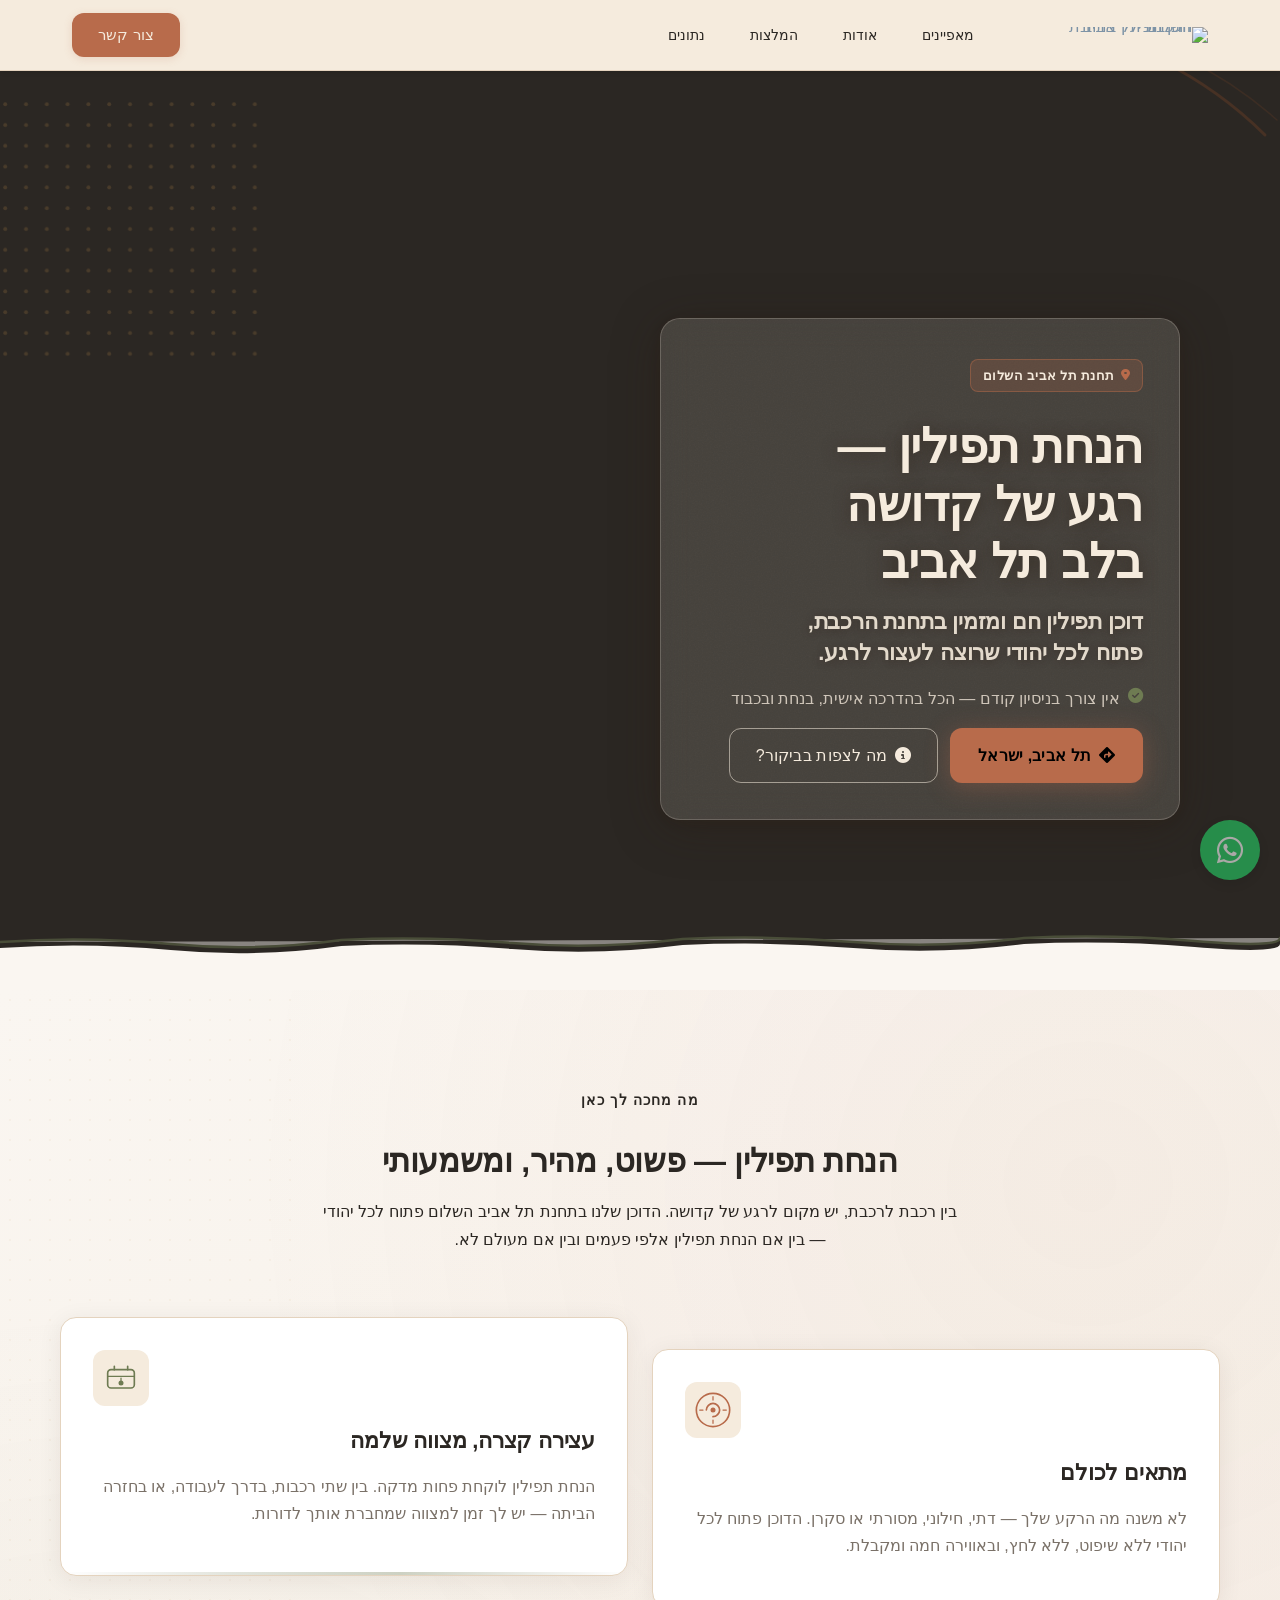
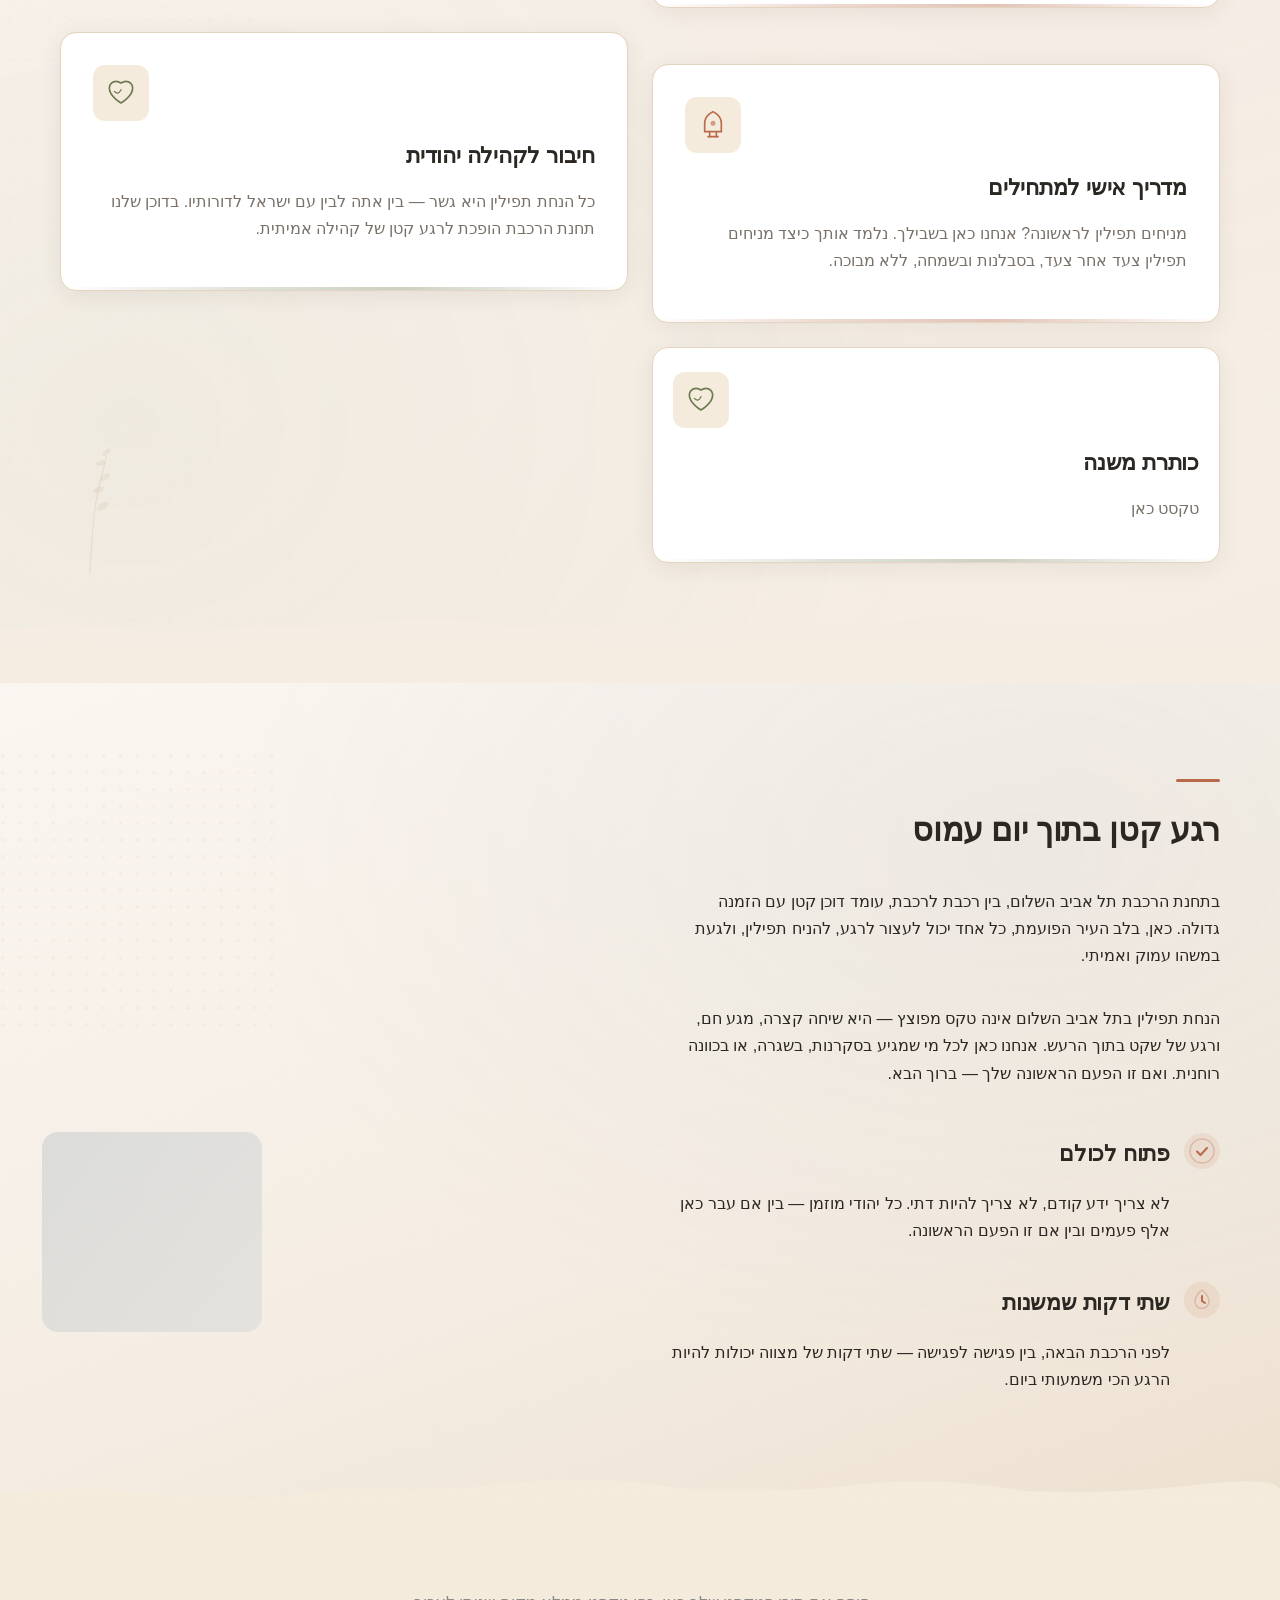
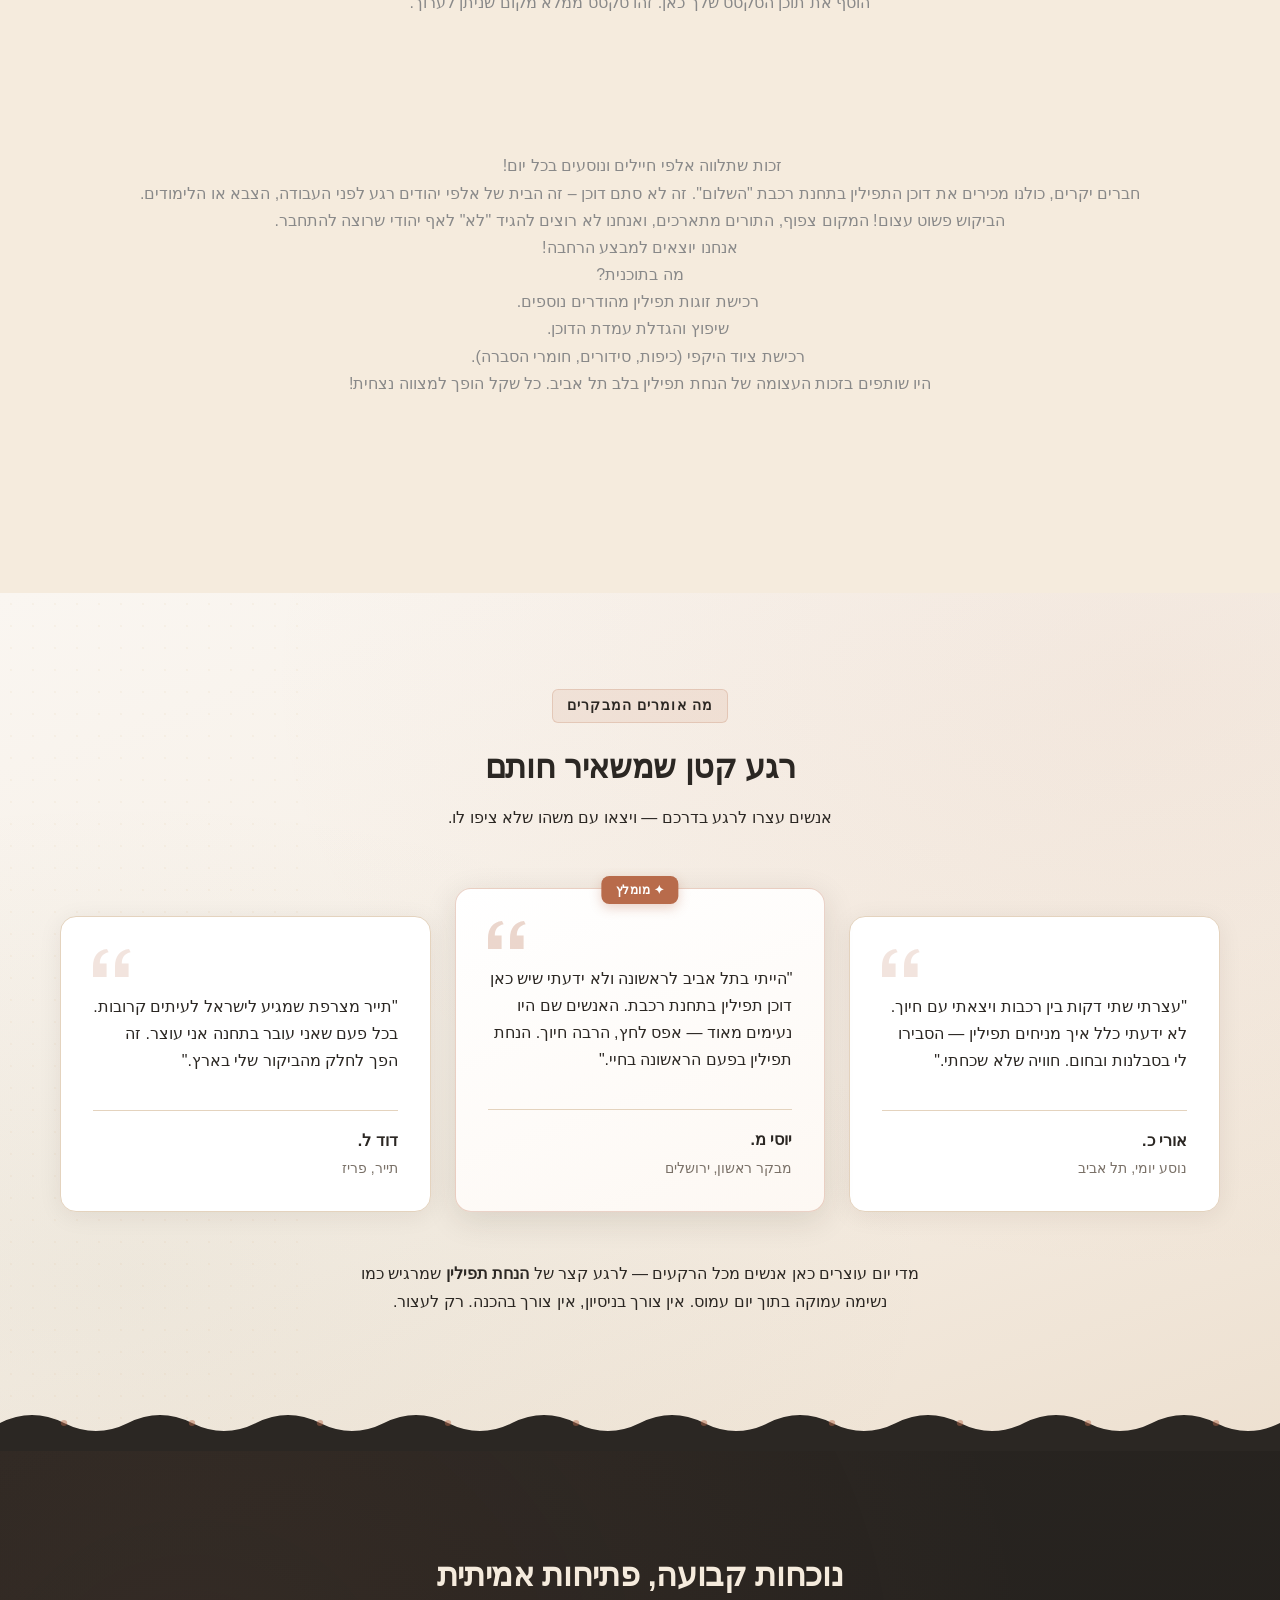
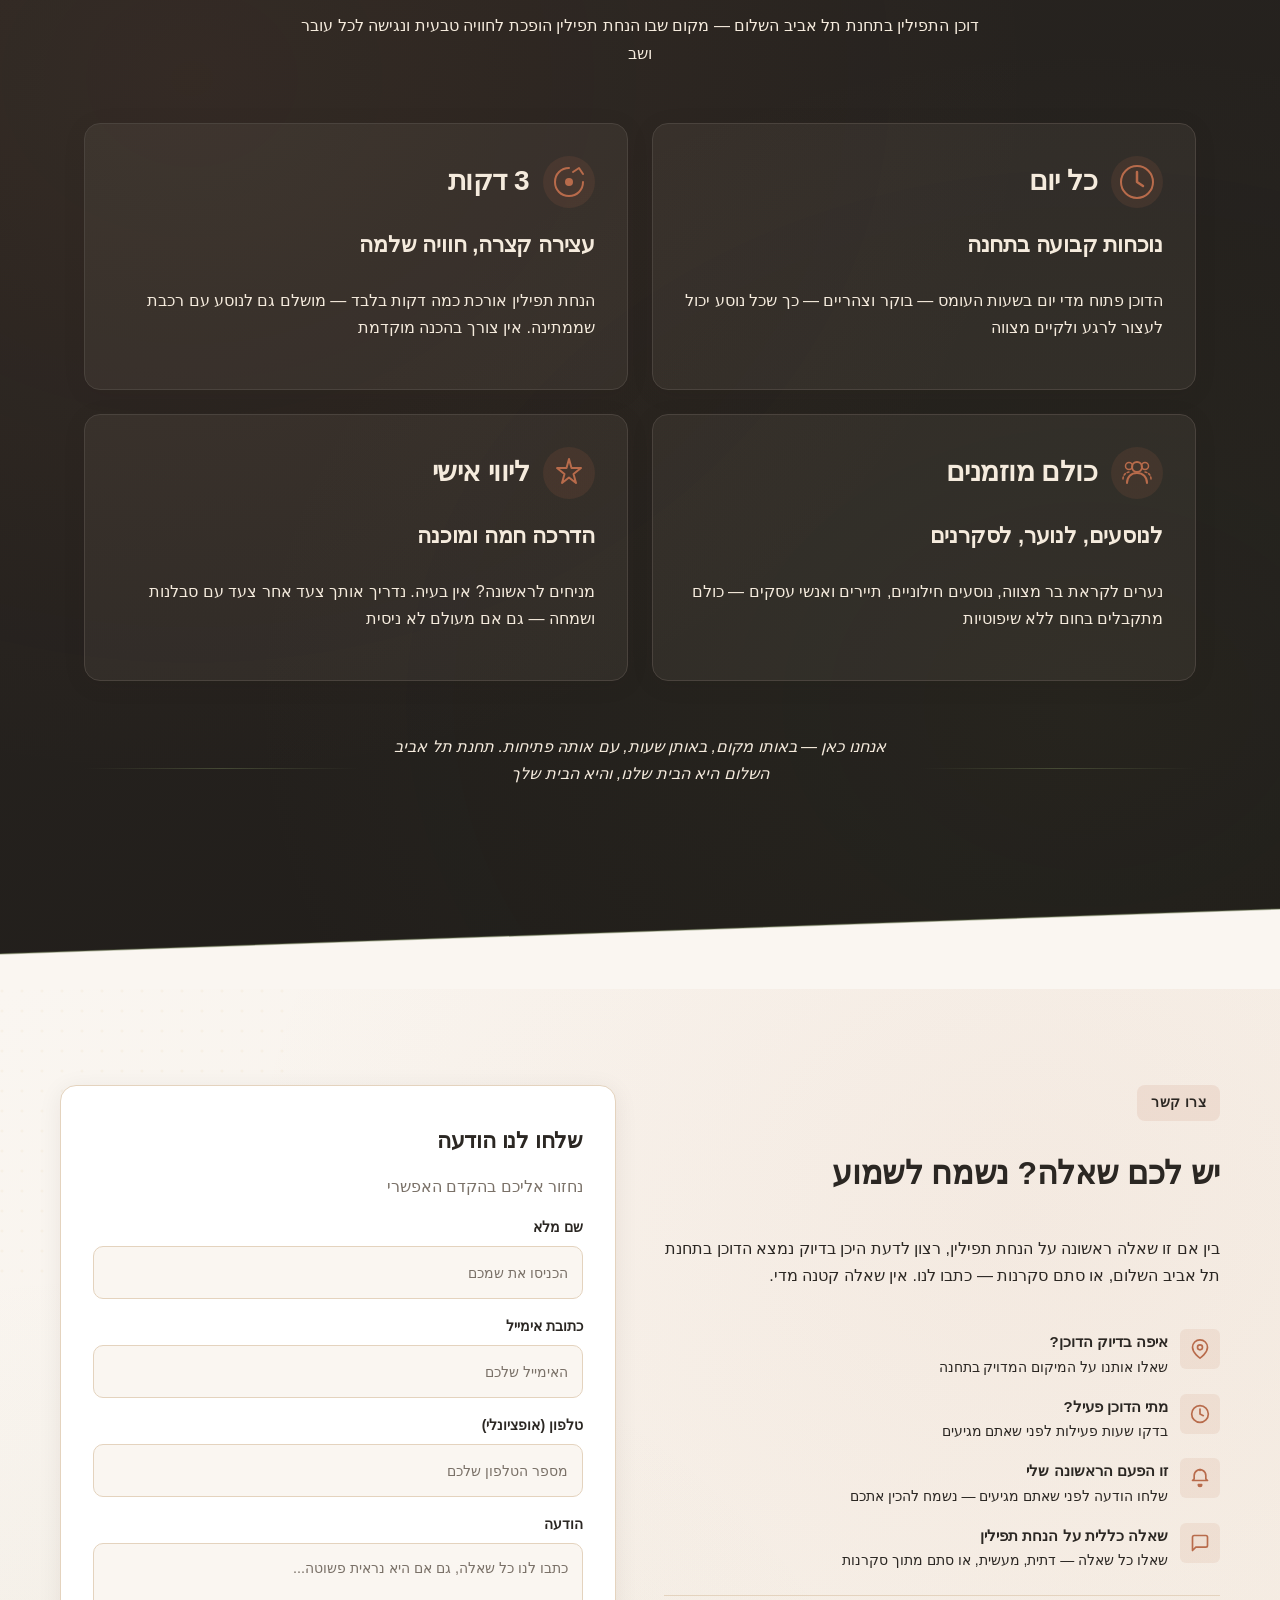
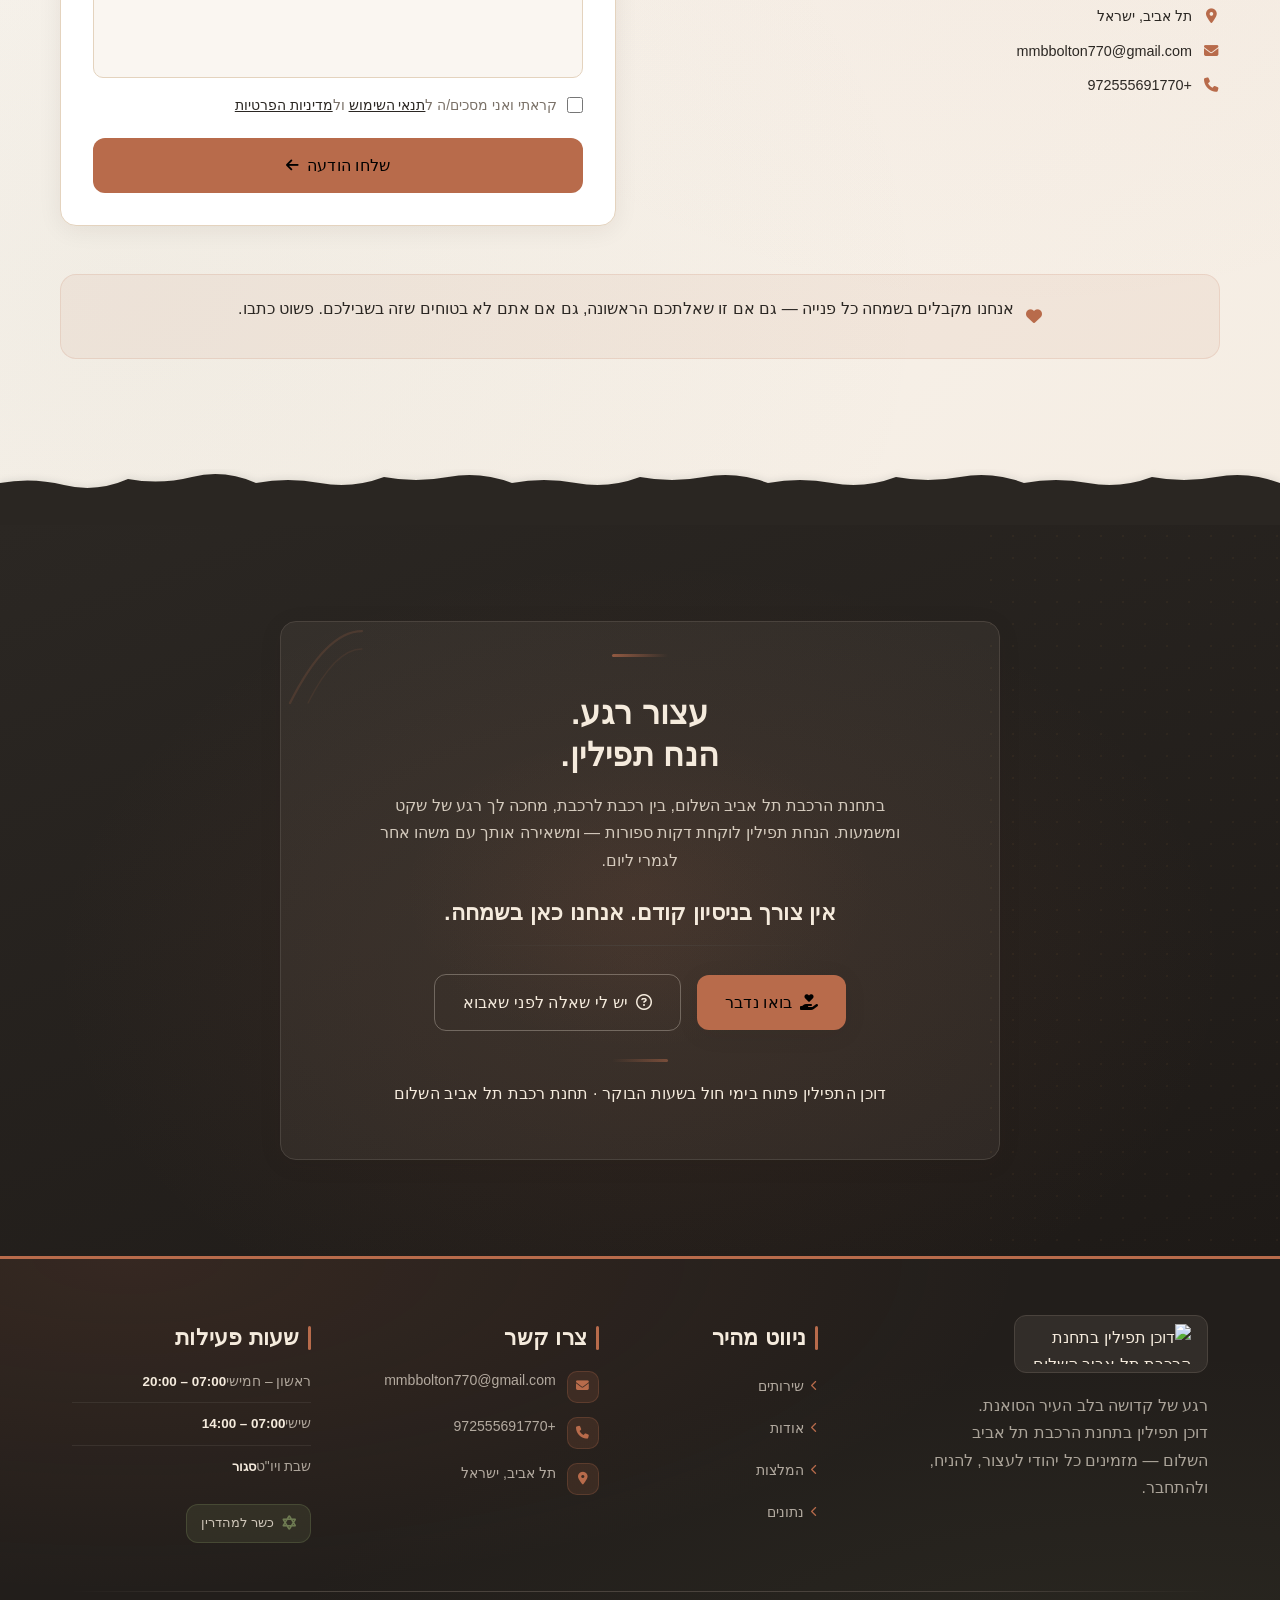
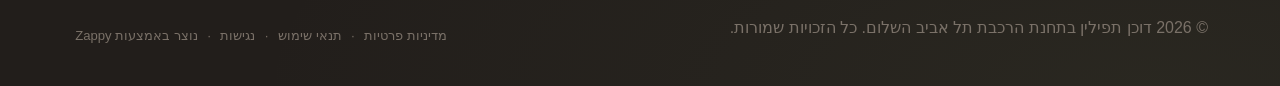
==== commit 5675efc6: "Background sync: Progressive GitHub Sync" ====
--- a/public/index.html
+++ b/public/index.html
@@ -1 +1 @@
-<!doctype html><html dir="rtl" lang="he"><head><meta charset="UTF-8"><meta content="width=device-width,initial-scale=1" name="viewport"><meta content="index, follow" name="robots"><title>הנחת תפילין — דוכן תפילין בתחנת הרכבת תל אביב השלום</title><meta content="A Tefillin booth located at Tel Aviv HaShalom train station, offering Jewish men the opportunity to put on Tefillin. The booth serves as a welcoming religious o" name="description"><meta content="הנחת תפילין, הנחת תפילין תל אביב השלום, דוכן תפילין בתחנת רכבת, איך מניחים תפילין למתחילים" name="keywords"><link href="/assets/favicon.ico" rel="icon" type="image/x-icon"><link href="/assets/favicon-16x16.png" rel="icon" type="image/png" sizes="16x16"><link href="/assets/favicon-32x32.png" rel="icon" type="image/png" sizes="32x32"><link href="/assets/favicon-48x48.png" rel="icon" type="image/png" sizes="48x48"><link href="/assets/favicon-192x192.png" rel="icon" type="image/png" sizes="192x192"><link href="/assets/favicon-512x512.png" rel="icon" type="image/png" sizes="512x512"><link href="/assets/apple-touch-icon.png" rel="apple-touch-icon"><script>!function(){"use strict";var t="7bafab84-ba64-4e38-86a7-c095a5668c16",e="https://api.zappy5.com/api/analytics/track",a=18e5,n=2592e6,o=!0,i=!0,r=!0;var s=function(){var e="zappy_visitor_"+t,a=null;try{if(a=localStorage.getItem(e)){var o=JSON.parse(a),i=Date.now();if(i-o.created<n)return o.lastSeen=i,localStorage.setItem(e,JSON.stringify(o)),o.id}}catch(t){console.warn("Zappy Analytics: LocalStorage not available")}var r="zv_"+Date.now()+"_"+Math.random().toString(36).substr(2,9);try{localStorage.setItem(e,JSON.stringify({id:r,created:Date.now(),lastSeen:Date.now()}))}catch(t){}return r}(),c=function(){var e="zappy_session_"+t,n=null;try{if(n=sessionStorage.getItem(e)){var o=JSON.parse(n),i=Date.now();if(i-o.timestamp<a)return o.timestamp=i,sessionStorage.setItem(e,JSON.stringify(o)),o.id}}catch(t){console.warn("Zappy Analytics: SessionStorage not available")}var r="zs_"+Date.now()+"_"+Math.random().toString(36).substr(2,9);try{sessionStorage.setItem(e,JSON.stringify({id:r,timestamp:Date.now()}))}catch(t){}return r}();function l(a,n){n=n||{};var o={website_id:t,event_type:a,page_path:window.location.pathname,referrer:document.referrer||"direct",visitor_id:s,session_id:c,metadata:n};if(navigator.sendBeacon){var i=new Blob([JSON.stringify(o)],{type:"application/json"});navigator.sendBeacon(e,i)}else fetch(e,{method:"POST",headers:{"Content-Type":"application/json"},body:JSON.stringify(o),keepalive:!0}).catch(function(t){console.warn("Zappy Analytics: Failed to track event",t)})}o&&l("pageview",{title:document.title,url:window.location.href}),i&&document.addEventListener("click",function(t){var e=t.target;if("BUTTON"===e.tagName||e.closest("button")){var a="BUTTON"===e.tagName?e:e.closest("button");l("click",{element:"button",text:a.textContent.trim().substring(0,100),id:a.id||null,class:a.className||null})}else if("A"===e.tagName||e.closest("a")){var n="A"===e.tagName?e:e.closest("a");l("navigation",{element:"link",text:n.textContent.trim().substring(0,100),href:n.href,external:n.hostname!==window.location.hostname})}},!0),r&&document.addEventListener("submit",function(t){var e=t.target;l("form_submit",{form_id:e.id||null,form_name:e.name||null,form_action:e.action||null,form_method:e.method||"GET"})},!0);var m=Date.now();window.addEventListener("beforeunload",function(){l("page_unload",{time_on_page:Math.floor((Date.now()-m)/1e3),page_path:window.location.pathname})}),window.zappyAnalytics={track:l,getVisitorId:function(){return s},getSessionId:function(){return c}}}()</script><meta content="הנחת תפילין — דוכן תפילין בתחנת הרכבת תל אביב השלום" property="og:title"><meta content="A Tefillin booth located at Tel Aviv HaShalom train station, offering Jewish men the opportunity to put on Tefillin. The booth serves as a welcoming religious o" property="og:description"><meta content="summary_large_image" name="twitter:card"><meta content="הנחת תפילין — דוכן תפילין בתחנת הרכבת תל אביב השלום" name="twitter:title"><meta content="A Tefillin booth located at Tel Aviv HaShalom train station, offering Jewish men the opportunity to put on Tefillin. The booth serves as a welcoming religious o" name="twitter:description"><meta content="website" property="og:type"><meta content="he_IL" property="og:locale"><link href="https://cdnjs.cloudflare.com/ajax/libs/font-awesome/6.4.0/css/all.min.css" rel="stylesheet"><link href="/assets/favicon.ico" rel="icon" type="image/x-icon"><link href="/assets/favicon-16x16.png" rel="icon" type="image/png" sizes="16x16"><link href="/assets/favicon-32x32.png" rel="icon" type="image/png" sizes="32x32"><link href="/assets/favicon-48x48.png" rel="icon" type="image/png" sizes="48x48"><link href="/assets/favicon-192x192.png" rel="icon" type="image/png" sizes="192x192"><link href="/assets/favicon-512x512.png" rel="icon" type="image/png" sizes="512x512"><link href="/assets/apple-touch-icon.png" rel="apple-touch-icon"><link href="https://cdn.jsdelivr.net/npm/vanilla-cookieconsent@3/dist/cookieconsent.css" rel="stylesheet"><script src="https://cdn.jsdelivr.net/npm/vanilla-cookieconsent@3/dist/cookieconsent.umd.js"></script><script src="https://cdn.jsdelivr.net/gh/mickidum/acc_toolbar/acctoolbar/acctoolbar.min.js"></script><link href="/styles.css" rel="stylesheet"><style id="zappy-dropdown-submenu-styles">#navMenu li:has(.sub-menu),.nav-menu li:has(.sub-menu),.navbar li:has(.sub-menu),nav li:has(.sub-menu){position:relative}#navMenu .sub-menu,.nav-menu .sub-menu,.navbar .sub-menu,nav .sub-menu{display:block!important;position:absolute!important;top:100%;left:0;min-width:220px;background:#fff;border-radius:8px;box-shadow:0 8px 25px rgba(0,0,0,.15);padding:8px 0;opacity:0;visibility:hidden;transform:translateY(10px);transition:all .3s ease;z-index:1000;list-style:none;pointer-events:none}#navMenu li:hover>.sub-menu,.nav-menu li:hover>.sub-menu,.navbar li:hover>.sub-menu,nav li:hover>.sub-menu{opacity:1!important;visibility:visible!important;transform:translateY(0)!important;pointer-events:auto!important}.sub-menu li{list-style:none;margin:0;padding:0}.sub-menu a{display:block!important;padding:10px 16px!important;color:var(--text-dark,#333)!important;font-weight:500;text-decoration:none;white-space:nowrap;transition:background-color .2s}.sub-menu .zappy-nav-child>a{padding-left:28px!important;font-size:.9em!important;opacity:.85!important}[dir=rtl] .sub-menu .zappy-nav-child>a,html[lang=ar] .sub-menu .zappy-nav-child>a,html[lang=he] .sub-menu .zappy-nav-child>a{padding-left:10px!important;padding-right:28px!important}.sub-menu .zappy-nav-parent>a{font-weight:600!important}.sub-menu a:hover{background-color:#f5f5f5}[dir=rtl] .nav-menu .sub-menu,[dir=rtl] .navbar .sub-menu,[dir=rtl] nav .sub-menu,html[lang=ar] .nav-menu .sub-menu,html[lang=ar] .navbar .sub-menu,html[lang=ar] nav .sub-menu,html[lang=he] .nav-menu .sub-menu,html[lang=he] .navbar .sub-menu,html[lang=he] nav .sub-menu{left:auto!important;right:0!important}.sub-menu:empty,.sub-menu:not(:has(li)):not(:has(> a)),.sub-menu:not(:has(li:not(.zappy-hidden-menu-item))):not(:has(> a)){display:none!important;opacity:0!important;visibility:hidden!important;pointer-events:none!important}li:has(.menu-group-title):hover>.sub-menu{opacity:1!important;visibility:visible!important;transform:translateY(0)!important;pointer-events:auto!important}#navMenu>li>.menu-group-title,.nav-menu>li>.menu-group-title{display:inline-block;padding:.5rem 1rem;cursor:default;user-select:none}@media (max-width:768px){#navMenu .sub-menu,.nav-menu .sub-menu,.navbar .sub-menu,nav .sub-menu{position:static!important;transform:none!important;box-shadow:none!important;background:0 0!important;max-height:0;overflow:hidden;opacity:0;visibility:hidden;transition:max-height .3s ease,opacity .3s ease;padding:0!important;border-radius:0!important}#navMenu .sub-menu.mobile-expanded,.nav-menu .sub-menu.mobile-expanded,.navbar .sub-menu.mobile-expanded{max-height:none!important;overflow-y:visible!important;opacity:1!important;visibility:visible!important;padding:8px 0 8px 16px!important}[dir=rtl] .sub-menu.mobile-expanded,html[lang=he] .sub-menu.mobile-expanded{padding:8px 16px 8px 0!important}#navMenu li:hover>.sub-menu,.nav-menu li:hover>.sub-menu,.navbar li:hover>.sub-menu,nav li:hover>.sub-menu{opacity:0;visibility:hidden;pointer-events:none}#navMenu li>.sub-menu.mobile-expanded,.nav-menu li>.sub-menu.mobile-expanded,.navbar li>.sub-menu.mobile-expanded,nav li>.sub-menu.mobile-expanded{opacity:1!important;visibility:visible!important;pointer-events:auto!important}#navMenu li:has(.sub-menu),.nav-menu li:has(.sub-menu),.navbar li:has(.sub-menu),nav li:has(.sub-menu){display:flex!important;flex-wrap:wrap!important;align-items:center!important;position:relative!important;min-height:44px!important}#navMenu li:has(.sub-menu)>a,.nav-menu li:has(.sub-menu)>a,.navbar li:has(.sub-menu)>a,nav li:has(.sub-menu)>a{flex:1!important;min-width:0!important}#navMenu li:has(.sub-menu)>.menu-group-title,.nav-menu li:has(.sub-menu)>.menu-group-title,.navbar li:has(.sub-menu)>.menu-group-title,nav li:has(.sub-menu)>.menu-group-title{flex:1!important;min-width:0!important;padding:0!important;line-height:inherit!important}#navMenu li:has(.sub-menu)>.sub-menu,.nav-menu li:has(.sub-menu)>.sub-menu,.navbar li:has(.sub-menu)>.sub-menu,nav li:has(.sub-menu)>.sub-menu{flex-basis:100%!important;width:100%!important}#navMenu li:has(.sub-menu)>a [class*=arrow],#navMenu li:has(.sub-menu)>a [class*=chevron],.nav-menu li:has(.sub-menu)>a .fa-angle-down,.nav-menu li:has(.sub-menu)>a .fa-chevron-down,.nav-menu li:has(.sub-menu)>a [class*=arrow],.nav-menu li:has(.sub-menu)>a [class*=chevron],nav li:has(.sub-menu)>a [class*=arrow],nav li:has(.sub-menu)>a [class*=chevron]{display:none!important;visibility:hidden!important}.mobile-submenu-toggle{display:flex!important;align-items:center!important;justify-content:center!important;width:44px!important;height:auto!important;background:0 0!important;border:none!important;cursor:pointer!important;color:var(--text-dark)!important;position:static!important;flex-shrink:0!important;align-self:stretch!important;z-index:2!important;padding:0!important;margin:0!important}.mobile-submenu-toggle::after{content:''!important;width:0!important;height:0!important;border-left:6px solid transparent!important;border-right:6px solid transparent!important;border-top:7px solid currentColor!important;transition:transform .3s ease!important}.mobile-submenu-toggle.expanded::after{transform:rotate(180deg)!important}.sub-menu a{padding:10px 0!important;display:block!important;color:var(--text-dark)!important;white-space:normal!important}.sub-menu .zappy-nav-child>a{padding-left:28px!important;font-size:.9em!important;opacity:.85!important}[dir=rtl] .sub-menu .zappy-nav-child>a,html[lang=ar] .sub-menu .zappy-nav-child>a,html[lang=he] .sub-menu .zappy-nav-child>a{padding-left:0!important;padding-right:28px!important}.sub-menu .zappy-nav-parent>a{font-weight:600!important}#navMenu.active,.nav-menu.active{max-width:100vw!important;overflow-x:hidden!important;box-sizing:border-box!important}.navbar .sub-menu li a,.zappy-products-dropdown .sub-menu a,nav.navbar .sub-menu li a{color:var(--text-dark)!important}}@media (min-width:769px){.mobile-submenu-toggle{display:none!important}}</style><style id="zappy-widget-visibility">html[dir=rtl] .whatsapp-float{right:20px!important;left:auto!important}html:not([dir]) .whatsapp-float,html[dir=ltr] .whatsapp-float{left:20px!important;right:auto!important}html[dir=rtl] #mic-access-tool-general-button,html[dir=rtl] #mic-init-access-tool #mic-access-tool-general-button,html[dir=rtl] #mic-init-access-tool .mic-access-tool-general-button,html[dir=rtl] ._access-icon,html[dir=rtl] .mic-access-tool-general-button{left:20px!important;right:auto!important}html:not([dir]) #mic-access-tool-general-button,html:not([dir]) #mic-init-access-tool #mic-access-tool-general-button,html:not([dir]) #mic-init-access-tool .mic-access-tool-general-button,html:not([dir]) ._access-icon,html:not([dir]) .mic-access-tool-general-button,html[dir=ltr] #mic-access-tool-general-button,html[dir=ltr] #mic-init-access-tool #mic-access-tool-general-button,html[dir=ltr] #mic-init-access-tool .mic-access-tool-general-button,html[dir=ltr] ._access-icon,html[dir=ltr] .mic-access-tool-general-button{right:20px!important;left:auto!important}@media (max-width:768px){.whatsapp-float{display:flex!important}}@media (min-width:769px){.whatsapp-float{display:flex!important}}@media (max-width:768px){#mic-access-tool-general-button,#mic-init-access-tool #mic-access-tool-general-button,#mic-init-access-tool .mic-access-tool-general-button,._access-icon,.mic-access-tool-general-button{display:flex!important;visibility:visible!important;opacity:1!important;pointer-events:auto!important}#mic-access-tool-box,#mic-init-access-tool #mic-access-tool-box,._access-menu,.mic-access-tool-box,div[id*=mic-access-tool-box]{visibility:hidden;opacity:0;pointer-events:auto!important}}@media (min-width:769px){#mic-access-tool-general-button,#mic-init-access-tool #mic-access-tool-general-button,#mic-init-access-tool .mic-access-tool-general-button,._access-icon,.mic-access-tool-general-button{display:flex!important;visibility:visible!important;opacity:1!important;pointer-events:auto!important}#mic-access-tool-box,#mic-init-access-tool #mic-access-tool-box,._access-menu,.mic-access-tool-box,div[id*=mic-access-tool-box]{visibility:hidden;opacity:0;pointer-events:auto!important}}</style></head><body><nav class="navbar" dir="rtl"><button class="mobile-toggle" aria-label="Menu" id="mobileToggle"><svg viewBox="0 0 24 24" fill="none" height="24" width="24" class="hamburger-icon"><path d="M3 12h18M3 6h18M3 18h18" stroke="currentColor" stroke-width="2" stroke-linecap="round"/></svg> <svg viewBox="0 0 24 24" fill="none" height="24" width="24" class="close-icon" style="display:none"><path d="M18 6L6 18M6 6l12 12" stroke="currentColor" stroke-width="2" stroke-linecap="round"/></svg></button> <button class="phone-header-btn" aria-label="Call" data-phone="[business_phone]"><svg viewBox="0 0 24 24" fill="currentColor" height="20" width="20"><path d="M22 16.92v3a2 2 0 0 1-2.18 2 19.79 19.79 0 0 1-8.63-3.07 19.5 19.5 0 0 1-6-6 19.79 19.79 0 0 1-3.07-8.67A2 2 0 0 1 4.11 2h3a2 2 0 0 1 2 1.72 12.84 12.84 0 0 0 .7 2.81 2 2 0 0 1-.45 2.11L8.09 9.91a16 16 0 0 0 6 6l1.27-1.27a2 2 0 0 1 2.11-.45 12.84 12.84 0 0 0 2.81.7A2 2 0 0 1 22 16.92z"/></svg></button><div class="nav-container"><div class="nav-right-group"><div class="nav-brand"><a href="/" class="logo-link"><img alt="דוכן תפילין בתחנת הרכבת תל אביב השלום" src="/assets/logo.webp" class="logo"></a></div><ul class="nav-menu" id="navMenu"><li><a href="#features">מאפיינים</a></li><li><a href="#about">אודות</a></li><li><a href="#testimonials">המלצות</a></li><li><a href="#stats">נתונים</a></li></ul></div><div class="nav-cta-container"><a href="#contact" class="nav-cta-btn">צור קשר</a></div></div></nav><script>window.addEventListener("load",function(){const e=document.querySelector(".navbar, nav, header");if(!e)return void console.log("[Navbar] Navbar element not found");let t=document.getElementById("mobileToggle")||document.querySelector(".mobile-toggle")||document.querySelector(".hamburger")||document.querySelector(".hamburger-menu")||document.querySelector(".menu-toggle")||document.querySelector(".burger-menu")||document.querySelector('[aria-label="Menu"]')||document.querySelector('[aria-label="תפריט"]');const o=document.querySelector(".phone-header-btn"),n=window.getComputedStyle(e);let r=n.backgroundColor;if(console.log("[Navbar] Initial navbar background:",r),"transparent"===r||"rgba(0, 0, 0, 0)"===r||r.startsWith("rgba")&&r.includes(", 0)")){const e=n.backgroundImage;if(e&&"none"!==e)console.log("[Navbar] Navbar has background image/gradient, using dark text"),r="rgb(240, 240, 240)";else{const e=window.getComputedStyle(document.body).backgroundColor;console.log("[Navbar] Navbar transparent, using body background:",e),r=e}}const i=r.match(/\d+/g);if(i&&i.length>=3){const e=(.299*parseInt(i[0])+.587*parseInt(i[1])+.114*parseInt(i[2]))/255;console.log("[Navbar] Mobile button colors preserved from Claude CSS (luminance:",e.toFixed(2)+")");const n=document.createElement("style");n.id="zappy-mobile-nav-fix";document.documentElement.lang;document.documentElement.dir,n.textContent='\n        /* Hide mobile buttons on desktop, show only on mobile */\n        @media (min-width: 769px) {\n          .mobile-toggle,\n          .phone-header-btn {\n            display: none !important;\n          }\n        }\n        \n        /* Show and position mobile buttons correctly on mobile */\n        @media (max-width: 768px) {\n          .mobile-toggle,\n          .phone-header-btn {\n            position: absolute !important;\n            top: 50% !important;\n            transform: translateY(-50%) !important;\n            z-index: 1001 !important;\n            display: flex !important;\n            align-items: center !important;\n            justify-content: center !important;\n            width: 36px !important;\n            height: 36px !important;\n            border-radius: 50% !important;\n            border: none !important;\n            cursor: pointer !important;\n            padding: 6px !important;\n            background: none !important;\n            color: var(--nav-text, var(--text-dark)) !important;\n          }\n          \n          /* LTR positioning (default): hamburger LEFT, phone RIGHT */\n          html:not([dir="rtl"]):not([lang="he"]):not([lang="ar"]) .mobile-toggle,\n          html[dir="ltr"] .mobile-toggle {\n            left: 12px !important;\n            right: auto !important;\n          }\n          html:not([dir="rtl"]):not([lang="he"]):not([lang="ar"]) .phone-header-btn,\n          html[dir="ltr"] .phone-header-btn {\n            right: 12px !important;\n            left: auto !important;\n          }\n          \n          /* RTL positioning: hamburger RIGHT, phone LEFT */\n          html[dir="rtl"] .mobile-toggle,\n          html[lang="he"] .mobile-toggle,\n          html[lang="ar"] .mobile-toggle {\n            right: 12px !important;\n            left: auto !important;\n          }\n          html[dir="rtl"] .phone-header-btn,\n          html[lang="he"] .phone-header-btn,\n          html[lang="ar"] .phone-header-btn {\n            left: 12px !important;\n            right: auto !important;\n          }\n          \n          /* CRITICAL: Ensure nav-container has min-height on mobile */\n          /* All children are positioned absolutely/fixed on mobile, so height:auto collapses to 0 */\n          .nav-container {\n            min-height: 70px !important;\n            position: relative !important;\n          }\n          \n          /* Ensure SVG icons are properly sized and inherit color */\n          .mobile-toggle svg,\n          .phone-header-btn svg {\n            width: 24px !important;\n            height: 24px !important;\n            /* Don\'t force display - let JavaScript control hamburger/close toggle */\n          }\n          \n          /* Reset nav-cta-container on mobile - remove desktop box-shadow/padding */\n          /* that creates a visible ghost box when CTA button is hidden */\n          .nav-cta-container {\n            box-shadow: none !important;\n            padding: 0 !important;\n          }\n          \n          /* Hide nav-cta-container entirely on mobile when there\'s no lang-switcher */\n          /* (only the CTA button is inside, and it\'s hidden on mobile) */\n          .nav-cta-container:not(:has(.lang-switcher)) {\n            display: none !important;\n          }\n          \n          /* CRITICAL: Prevent hero image fade gradient from bleeding over headline text */\n          /* The .image-fade-gradient has bottom: -30px (extends below parent) */\n          /* On mobile stacked layout, this overlaps the h1 text below the image */\n          .hero-image-column {\n            overflow: hidden !important;\n          }\n          .image-fade-gradient {\n            bottom: 0 !important;\n          }\n          \n          /* Hide desktop language switcher on mobile - hamburger menu handles it */\n          /* High specificity to override stored CSS */\n          .lang-switcher,\n          .nav-cta-container .lang-switcher,\n          .nav-container .lang-switcher,\n          .navbar .lang-switcher,\n          .navbar .nav-cta-container .lang-switcher {\n            display: none !important;\n          }\n        }\n      ';const r=document.getElementById("zappy-mobile-nav-fix");r&&r.remove(),document.head.appendChild(n),console.log("[Navbar] Critical CSS injected for mobile nav positioning");const a=window.innerWidth<=768;if(t){const e=t.querySelector(".hamburger-icon"),o=t.querySelector(".close-icon");e&&(e.style.setProperty("width","24px","important"),e.style.setProperty("height","24px","important"),e.style.setProperty("display","block","important")),o&&(o.style.setProperty("width","24px","important"),o.style.setProperty("height","24px","important"),o.style.setProperty("display","none","important")),a?(t.style.setProperty("position","absolute","important"),t.style.setProperty("top","50%","important"),t.style.setProperty("transform","translateY(-50%)","important"),t.style.setProperty("z-index","1001","important"),t.style.removeProperty("left"),t.style.removeProperty("right"),console.log("[Navbar] Mobile toggle positioning applied (mobile viewport)")):(t.style.removeProperty("position"),t.style.removeProperty("top"),t.style.removeProperty("transform"),t.style.removeProperty("z-index"),t.style.removeProperty("left"),t.style.removeProperty("right"),console.log("[Navbar] Desktop viewport - cleared mobile toggle inline positioning"))}if(o){const e=o.querySelector("svg");e&&(e.style.width="24px",e.style.height="24px",e.setAttribute("width","24"),e.setAttribute("height","24")),a?(o.style.setProperty("position","absolute","important"),o.style.setProperty("top","50%","important"),o.style.setProperty("transform","translateY(-50%)","important"),o.style.setProperty("z-index","1001","important"),o.style.removeProperty("left"),o.style.removeProperty("right"),console.log("[Navbar] Phone button positioning applied (mobile viewport)")):(o.style.removeProperty("position"),o.style.removeProperty("top"),o.style.removeProperty("transform"),o.style.removeProperty("z-index"),o.style.removeProperty("left"),o.style.removeProperty("right"),console.log("[Navbar] Desktop viewport - cleared phone button inline positioning"))}}else console.log("[Navbar] Could not parse background color:",r);t=document.getElementById("mobileToggle")||document.querySelector(".mobile-toggle")||document.querySelector(".hamburger")||document.querySelector(".hamburger-menu")||document.querySelector(".menu-toggle")||document.querySelector(".burger-menu")||document.querySelector('[aria-label="Menu"]')||document.querySelector('[aria-label="תפריט"]');const a=document.getElementById("navMenu")||document.querySelector(".nav-menu")||document.querySelector(".nav-links")||document.querySelector("nav ul:not(.submenu)");if(!t||!a)return void console.log("[Navbar] Mobile toggle or menu not found:",{toggle:!!t,menu:!!a});a.id||(a.id="navMenu"),console.log("[Navbar] Initializing mobile menu...");const l=t.cloneNode(!0);t.parentNode.replaceChild(l,t),l.addEventListener("click",function(e){e.preventDefault(),e.stopPropagation();const t=this.querySelector(".hamburger-icon"),o=this.querySelector(".close-icon");a.classList.contains("active")?(a.classList.remove("active"),t&&t.style.setProperty("display","block","important"),o&&o.style.setProperty("display","none","important"),document.body.style.overflow="",console.log("[Navbar] Menu closed")):(a.classList.add("active"),t&&t.style.setProperty("display","none","important"),o&&o.style.setProperty("display","block","important"),document.body.style.overflow="hidden",console.log("[Navbar] Menu opened"))}),a.querySelectorAll("a").forEach(function(e){e.addEventListener("click",function(){if("#"===this.getAttribute("href"))return;const e=l.querySelector(".hamburger-icon"),t=l.querySelector(".close-icon");a.classList.remove("active"),e&&e.style.setProperty("display","block","important"),t&&t.style.setProperty("display","none","important"),document.body.style.overflow="",console.log("[Navbar] Menu closed (link clicked)")})});var s=a.querySelectorAll(".dropdown-toggle");s.forEach(function(e){e.addEventListener("click",function(e){e.preventDefault(),e.stopPropagation();var t=this.closest(".nav-dropdown");t&&(t.parentNode.querySelectorAll(".nav-dropdown.open").forEach(function(e){e!==t&&e.classList.remove("open")}),t.classList.toggle("open"),console.log("[Navbar] Dropdown toggled:",t.classList.contains("open")?"open":"closed"))})}),document.addEventListener("click",function(e){e.target.closest(".nav-dropdown")||document.querySelectorAll(".nav-dropdown.open").forEach(function(e){e.classList.remove("open")})}),console.log("[Navbar] Dropdown handlers initialized for "+s.length+" dropdowns"),o&&o.addEventListener("click",function(){const e=document.querySelectorAll('a[href^="tel:"]'),t=e.length>0?e[0].getAttribute("href").replace("tel:",""):"[business_phone]";window.location.href="tel:"+t,console.log("[Navbar] Phone button clicked")}),console.log("[Navbar] Mobile menu initialized successfully")})</script><main><section class="index-hero-section" data-layout-spec="בית-hero" dir="rtl" data-hero-type="fullscreen-scrim"><div class="index-hero-bg"><img alt="דוכן תפילין בתחנת הרכבת תל אביב השלום — מקום חם ומזמין להנחת תפילין" src="/assets/site-index-hero-image-1.webp" data-context="A warm, realistic photograph taken inside or just beside Tel Aviv HaShalom train station. A small welcoming Tefillin booth stands in the foreground with a friendly man in a kippah and tzitzit smiling at passing commuters. The station environment is visible in the background — modern architecture, natural light streaming through large windows, commuters walking by. The booth has a simple wooden table with tefillin boxes, a small Hebrew sign, and perhaps a small Israeli flag. The mood is calm, inviting, and human — not formal or institutional. Warm golden-hour light, soft focus on the background crowd, sharp focus on the booth and the welcoming attendant." data-hero-bg="true" data-placeholder="index-hero-image-1" height="700" width="1200"></div><div class="index-hero-scrim" aria-hidden="true"></div><svg viewBox="0 0 120 100" xmlns="http://www.w3.org/2000/svg" aria-hidden="true" data-no-icon-edit="true" fill="none" class="index-hero-corner-flourish"><path d="M10,90 Q40,60 80,40 Q100,30 115,10" stroke="#C8622A" stroke-width="2" stroke-linecap="round" fill="none" opacity="0.18"/><path d="M2,80 Q30,55 65,38 Q90,25 108,5" stroke="#C8622A" stroke-width="1" stroke-linecap="round" fill="none" opacity="0.1"/></svg> <svg viewBox="0 0 200 200" xmlns="http://www.w3.org/2000/svg" aria-hidden="true" data-no-icon-edit="true" class="index-hero-dots"><pattern height="16" id="hero-dot-pattern" patternUnits="userSpaceOnUse" width="16" x="0" y="0"><circle cx="4" cy="4" r="1.5" fill="#C8914A" opacity="0.35"/></pattern><rect height="200" width="200" fill="url(#hero-dot-pattern)"/></svg><div class="index-hero-container"><div class="index-hero-card"><span class="index-hero-badge"><i class="fas fa-map-marker-alt" aria-hidden="true"></i> תחנת תל אביב השלום</span><h1 class="index-hero-h1">הנחת תפילין —<br>רגע של קדושה<br>בלב תל אביב</h1><h3 class="index-hero-subtitle">דוכן תפילין חם ומזמין בתחנת הרכבת,<br>פתוח לכל יהודי שרוצה לעצור לרגע.</h3><p class="index-hero-reassurance"><i class="fas fa-check-circle" aria-hidden="true"></i> אין צורך בניסיון קודם — הכל בהדרכה אישית, בנחת ובכבוד</p><div class="index-hero-ctas"><a href="#contact" class="index-hero-btn-primary"><i class="fas fa-directions" aria-hidden="true"></i> איך מגיעים אלינו? </a><a href="#about" class="index-hero-btn-secondary"><i class="fas fa-info-circle" aria-hidden="true"></i> מה לצפות בביקור?</a></div></div></div><div class="index-hero-divider-wrapper"><svg viewBox="0 0 1200 90" xmlns="http://www.w3.org/2000/svg" aria-hidden="true" data-no-icon-edit="true" preserveAspectRatio="none"><path d="M0,42 Q80,36 160,44 T320,40 Q400,36 480,43 T640,39 Q720,35 800,42 T960,38 Q1040,34 1120,41 T1200,38" stroke="#6E7B52" stroke-width="2.5" stroke-linecap="round" fill="#FAF6F1" opacity="0.45"/><path d="M0,90 L0,48 Q80,42 160,50 T320,46 Q400,42 480,49 T640,45 Q720,41 800,48 T960,44 Q1040,40 1120,47 T1200,44 L1200,90 Z" fill="#FAF6F1"/></svg></div></section><section class="index-features-section" id="features" data-layout-spec="בית-features" dir="rtl"><div class="ifs-dot-pattern" aria-hidden="true"></div><svg viewBox="0 0 120 200" xmlns="http://www.w3.org/2000/svg" aria-hidden="true" data-no-icon-edit="true" fill="none" class="ifs-wheat-branch"><path d="M60 190 C60 190 62 150 65 120 C68 90 75 70 80 50" stroke="#C8B090" stroke-width="1.5" stroke-linecap="round" fill="none" opacity="0.35"/><ellipse cx="75" cy="110" fill="#C8B090" opacity="0.25" rx="8" ry="4" transform="rotate(-30 75 110)"/><ellipse cx="70" cy="90" fill="#C8B090" opacity="0.25" rx="7" ry="3.5" transform="rotate(-20 70 90)"/><ellipse cx="78" cy="75" fill="#C8B090" opacity="0.25" rx="7" ry="3.5" transform="rotate(-35 78 75)"/><ellipse cx="73" cy="58" fill="#C8B090" opacity="0.25" rx="6" ry="3" transform="rotate(-15 73 58)"/><ellipse cx="80" cy="45" fill="#C8B090" opacity="0.25" rx="6" ry="3" transform="rotate(-40 80 45)"/></svg><div class="ifs-container"><div class="ifs-intro"><p class="zappy-editable"><span class="ifs-eyebrow" style="color:rgb(43, 39, 35) !important">מה מחכה לך כאן</span></p><h2 class="ifs-title">הנחת תפילין — פשוט, מהיר, ומשמעותי</h2><p class="ifs-subtitle" style="color:rgb(43, 39, 35) !important">בין רכבת לרכבת, יש מקום לרגע של קדושה. הדוכן שלנו בתחנת תל אביב השלום פתוח לכל יהודי — בין אם הנחת תפילין אלפי פעמים ובין אם מעולם לא.</p></div><div class="ifs-grid" data-zappy-grid-align="start"><article class="ifs-card ifs-card--offset-down" data-grid-item-index="0"><div class="ifs-card-icon"><svg viewBox="0 0 48 48" xmlns="http://www.w3.org/2000/svg" aria-hidden="true" fill="none" height="40" width="40" data-element-type="icon" data-icon-type="svg"><circle cx="24" cy="24" r="20" stroke="#B86B4B" stroke-width="2"/><path d="M16 24 C16 20 20 16 24 16 C28 16 32 20 32 24 C32 28 28 32 24 32" stroke="#B86B4B" stroke-width="2" stroke-linecap="round" fill="none"/><circle cx="24" cy="24" r="3" fill="#B86B4B"/><path d="M24 8 L24 12 M24 36 L24 40 M8 24 L12 24 M36 24 L40 24" stroke="#B86B4B" stroke-width="1.5" stroke-linecap="round"/></svg></div><div class="ifs-card-content"><h3 class="ifs-card-title">מתאים לכולם</h3><p class="ifs-card-text">לא משנה מה הרקע שלך — דתי, חילוני, מסורתי או סקרן. הדוכן פתוח לכל יהודי ללא שיפוט, ללא לחץ, ובאווירה חמה ומקבלת.</p></div><div class="ifs-card-divider" aria-hidden="true"></div></article><article class="ifs-card" data-grid-item-index="1"><div class="ifs-card-icon"><svg viewBox="0 0 48 48" xmlns="http://www.w3.org/2000/svg" aria-hidden="true" fill="none" height="40" width="40" data-element-type="icon" data-icon-type="svg"><rect height="22" width="32" rx="4" stroke="#6E7B52" stroke-width="2" x="8" y="14"/><path d="M16 14 L16 10 M32 14 L32 10" stroke="#6E7B52" stroke-width="2" stroke-linecap="round"/><path d="M8 22 L40 22" stroke="#6E7B52" stroke-width="1.5"/><circle cx="24" cy="30" r="3" fill="#6E7B52"/><path d="M24 27 L24 24" stroke="#6E7B52" stroke-width="1.5" stroke-linecap="round"/></svg></div><div class="ifs-card-content"><h3 class="ifs-card-title">עצירה קצרה, מצווה שלמה</h3><p class="ifs-card-text">הנחת תפילין לוקחת פחות מדקה. בין שתי רכבות, בדרך לעבודה, או בחזרה הביתה — יש לך זמן למצווה שמחברת אותך לדורות.</p></div><div class="ifs-card-divider ifs-card-divider--olive" aria-hidden="true"></div></article><article class="ifs-card ifs-card--offset-down" data-grid-item-index="2"><div class="ifs-card-icon"><svg viewBox="0 0 48 48" xmlns="http://www.w3.org/2000/svg" aria-hidden="true" fill="none" height="40" width="40" data-element-type="icon" data-icon-type="svg"><path d="M24 8 C24 8 14 12 14 22 L14 32 L34 32 L34 22 C34 12 24 8 24 8Z" stroke="#B86B4B" stroke-width="2" fill="none" stroke-linejoin="round"/><path d="M20 32 L20 38 M28 32 L28 38" stroke="#B86B4B" stroke-width="2" stroke-linecap="round"/><path d="M18 38 L30 38" stroke="#B86B4B" stroke-width="2" stroke-linecap="round"/><circle cx="24" cy="22" r="3" fill="#B86B4B" opacity="0.6"/></svg></div><div class="ifs-card-content"><h3 class="ifs-card-title">מדריך אישי למתחילים</h3><p class="ifs-card-text">מניחים תפילין לראשונה? אנחנו כאן בשבילך. נלמד אותך כיצד מניחים תפילין צעד אחר צעד, בסבלנות ובשמחה, ללא מבוכה.</p></div><div class="ifs-card-divider" aria-hidden="true"></div></article><article class="ifs-card" data-grid-item-index="3"><div class="ifs-card-icon"><svg viewBox="0 0 48 48" xmlns="http://www.w3.org/2000/svg" aria-hidden="true" fill="none" height="40" width="40" data-element-type="icon" data-icon-type="svg"><path d="M24 36 C24 36 10 28 10 18 C10 13 14 10 18 10 C21 10 24 12 24 12 C24 12 27 10 30 10 C34 10 38 13 38 18 C38 28 24 36 24 36Z" stroke="#6E7B52" stroke-width="2" fill="none" stroke-linejoin="round"/><path d="M16 22 C16 22 18 24 20 24 C22 24 24 20 24 20" stroke="#6E7B52" stroke-width="1.5" stroke-linecap="round" fill="none"/></svg></div><div class="ifs-card-content"><h3 class="ifs-card-title">חיבור לקהילה יהודית</h3><p class="ifs-card-text">כל הנחת תפילין היא גשר — בין אתה לבין עם ישראל לדורותיו. בדוכן שלנו תחנת הרכבת הופכת לרגע קטן של קהילה אמיתית.</p></div><div class="ifs-card-divider ifs-card-divider--olive" aria-hidden="true"></div></article><article class="ifs-card" data-grid-item-index="4" style="background-color:rgb(255, 255, 255) !important;padding:24px 20px !important;box-sizing:border-box;grid-area:auto !important"><div class="ifs-card-icon"><svg viewBox="0 0 48 48" xmlns="http://www.w3.org/2000/svg" aria-hidden="true" fill="none" height="40" width="40" data-element-type="icon" data-icon-type="svg" data-element-id="icon-1778083895913-6beasq5up"><path d="M24 36 C24 36 10 28 10 18 C10 13 14 10 18 10 C21 10 24 12 24 12 C24 12 27 10 30 10 C34 10 38 13 38 18 C38 28 24 36 24 36Z" stroke="#6E7B52" stroke-width="2" fill="none" stroke-linejoin="round"/><path d="M16 22 C16 22 18 24 20 24 C22 24 24 20 24 20" stroke="#6E7B52" stroke-width="1.5" stroke-linecap="round" fill="none"/></svg></div><div class="ifs-card-content"><h3 class="ifs-card-title">כותרת משנה</h3><p class="ifs-card-text">טקסט כאן</p></div><div class="ifs-card-divider ifs-card-divider--olive" aria-hidden="true"></div></article></div></div><div class="ifs-divider-wrapper"><svg viewBox="0 0 1200 90" xmlns="http://www.w3.org/2000/svg" aria-hidden="true" data-no-icon-edit="true" preserveAspectRatio="none"><path d="M0,90 L0,38 Q60,28 120,36 T240,32 Q300,36 360,28 T480,34 Q540,30 600,36 T720,30 Q780,36 840,28 T960,34 Q1020,30 1080,36 T1200,32 L1200,90 Z" fill="#F5EDE3"/><path d="M0,90 L0,52 Q60,44 120,50 T240,46 Q300,50 360,44 T480,48 Q540,46 600,50 T720,44 Q780,50 840,44 T960,48 Q1020,46 1080,50 T1200,46 L1200,90 Z" fill="#F5EDE3" opacity="0.6"/></svg></div></section><section class="index-about-section" id="index-about-section" data-layout-spec="בית-about" dir="rtl"><div class="index-about-texture" aria-hidden="true"></div><div class="index-about-dot-pattern" aria-hidden="true"><svg viewBox="0 0 300 300" xmlns="http://www.w3.org/2000/svg" aria-hidden="true" data-no-icon-edit="true" height="300" width="300"><defs><pattern height="18" id="about-dots" patternUnits="userSpaceOnUse" width="18" x="0" y="0"><circle cx="3" cy="3" r="2" fill="#C8914A" opacity="0.08"/></pattern></defs><rect height="300" width="300" fill="url(#about-dots)"/></svg></div><div class="index-about-container"><div class="index-about-content"><div class="index-about-accent-line" aria-hidden="true"></div><h2 class="index-about-heading">רגע קטן בתוך יום עמוס</h2><p class="index-about-lead">בתחנת הרכבת תל אביב השלום, בין רכבת לרכבת, עומד דוכן קטן עם הזמנה גדולה. כאן, בלב העיר הפועמת, כל אחד יכול לעצור לרגע, להניח תפילין, ולגעת במשהו עמוק ואמיתי.</p><p class="index-about-body" style="color:rgb(43, 39, 35) !important">הנחת תפילין בתל אביב השלום אינה טקס מפוצץ — היא שיחה קצרה, מגע חם, ורגע של שקט בתוך הרעש. אנחנו כאן לכל מי שמגיע בסקרנות, בשגרה, או בכוונה רוחנית. ואם זו הפעם הראשונה שלך — ברוך הבא.</p><div class="index-about-blurbs"><div class="index-about-blurb" data-grid-item-index="0"><div class="index-about-blurb-icon" aria-hidden="true"><svg viewBox="0 0 28 28" xmlns="http://www.w3.org/2000/svg" fill="none" height="28" width="28" data-element-type="icon" data-icon-type="svg"><circle cx="14" cy="14" r="12" stroke="currentColor" stroke-width="1.5" opacity="0.3"/><path d="M9 14.5l3.5 3.5 6.5-7" stroke="currentColor" stroke-width="2" stroke-linecap="round" stroke-linejoin="round"/></svg></div><div class="index-about-blurb-text"><h3 class="index-about-blurb-title">פתוח לכולם</h3><p class="index-about-blurb-desc" style="color:rgb(43, 39, 35) !important">לא צריך ידע קודם, לא צריך להיות דתי. כל יהודי מוזמן — בין אם עבר כאן אלף פעמים ובין אם זו הפעם הראשונה.</p></div></div><div class="index-about-blurb" data-grid-item-index="1"><div class="index-about-blurb-icon" aria-hidden="true"><svg viewBox="0 0 28 28" xmlns="http://www.w3.org/2000/svg" fill="none" height="28" width="28" data-element-type="icon" data-icon-type="svg"><path d="M14 4C14 4 7 9 7 15.5a7 7 0 0 0 14 0C21 9 14 4 14 4Z" stroke="currentColor" stroke-width="1.5" stroke-linejoin="round" opacity="0.3"/><path d="M14 10v5l3 2" stroke="currentColor" stroke-width="2" stroke-linecap="round" stroke-linejoin="round"/></svg></div><div class="index-about-blurb-text"><h3 class="index-about-blurb-title">שתי דקות שמשנות</h3><p class="index-about-blurb-desc" style="color:rgb(43, 39, 35) !important">לפני הרכבת הבאה, בין פגישה לפגישה — שתי דקות של מצווה יכולות להיות הרגע הכי משמעותי ביום.</p></div></div></div></div><div class="index-about-imagery"><div class="index-about-backplate" aria-hidden="true"></div><figure class="index-about-main-fig"></figure><figure class="index-about-peek-fig"></figure></div></div><div class="index-about-divider-wrapper"><svg viewBox="0 0 1200 72" xmlns="http://www.w3.org/2000/svg" aria-hidden="true" data-no-icon-edit="true" preserveAspectRatio="none"><defs><linearGradient id="about-divider-grad" x1="0" x2="1" y1="0" y2="0"><stop offset="0%" stop-color="#7D93A6" stop-opacity="0.18"/><stop offset="50%" stop-color="#A8BBCA" stop-opacity="0.12"/><stop offset="100%" stop-color="#F5EBDD" stop-opacity="0"/></linearGradient></defs><path d="M0,72 L0,36 Q80,28 160,38 T320,30 Q400,36 480,26 T640,32 Q720,38 800,28 T960,34 Q1040,38 1120,28 T1200,34 L1200,72 Z" fill="var(--bg-light)"/><path d="M0,72 L0,44 Q100,32 200,42 T400,36 Q500,44 600,34 T800,40 Q900,36 1000,44 T1200,38 L1200,72 Z" fill="var(--bg-light)" opacity="0.5"/></svg></div></section><section class="layout-section" id="layout-1778084786931" data-component-id="empty-section" data-zappy-component="true" style="width:100%;padding:60px 0;direction:rtl"><div class="container" style="max-width:1200px;margin:0 auto;padding:0 1.5rem"><p style="font-size:16px;line-height:1.7;color:#1F2937;opacity:0.5;text-align:center;font-family:system-ui, -apple-system, sans-serif">הוסף את תוכן הטקסט שלך כאן. זהו טקסט ממלא מקום שניתן לערוך.</p></div></section><section class="layout-section" id="layout-1778084752495" data-component-id="empty-section" data-zappy-component="true" style="width:100%;padding:60px 0px;direction:rtl"><div class="container" style="max-width:1200px;margin:0 auto;padding:0 1.5rem"><p style="font-size:16px;line-height:1.7;color:rgb(31, 41, 55);opacity:0.5;text-align:center;font-family:system-ui, -apple-system, sans-serif">זכות שתלווה אלפי חיילים ונוסעים בכל יום!&nbsp;<br>חברים יקרים, כולנו מכירים את דוכן התפילין בתחנת רכבת "השלום". זה לא סתם דוכן – זה הבית של אלפי יהודים רגע לפני העבודה, הצבא או הלימודים.<br>הביקוש פשוט עצום! המקום צפוף, התורים מתארכים, ואנחנו לא רוצים להגיד "לא" לאף יהודי שרוצה להתחבר.<br>אנחנו יוצאים למבצע הרחבה!<br>מה בתוכנית?<br>&nbsp;רכישת זוגות תפילין מהודרים נוספים.<br>&nbsp;שיפוץ והגדלת עמדת הדוכן.<br>&nbsp;רכישת ציוד היקפי (כיפות, סידורים, חומרי הסברה).<br>היו שותפים בזכות העצומה של הנחת תפילין בלב תל אביב. כל שקל הופך למצווה נצחית!</p></div></section><section class="layout-section" id="layout-1778084725471" data-component-id="empty-section" data-zappy-component="true" style="width:100%;padding:60px 0px;direction:rtl"><div class="container" style="max-width:1200px;margin:0 auto;padding:0 1.5rem"></div></section><section class="index-testimonials-section" id="testimonials" data-layout-spec="בית-testimonials" dir="rtl"><div class="its-dot-pattern" aria-hidden="true"></div><div class="its-container"><div class="its-intro"><span class="its-label">מה אומרים המבקרים</span><h2 class="its-heading">רגע קטן שמשאיר חותם</h2><p class="its-subheading">אנשים עצרו לרגע בדרכם — ויצאו עם משהו שלא ציפו לו.</p></div><div class="its-grid"><article class="its-card its-card--side"><div class="its-quote-mark" aria-hidden="true"><svg viewBox="0 0 38 28" xmlns="http://www.w3.org/2000/svg" aria-hidden="true" data-no-icon-edit="true" fill="none" height="28" width="38"><path d="M0 28V17.6C0 12.267 1.2 8.133 3.6 5.2C6 2.267 9.467 0.533 14 0L15.6 3.2C12.667 3.867 10.467 5.133 9 7C7.533 8.867 6.8 11.333 6.8 14.4H13.6V28H0ZM22 28V17.6C22 12.267 23.2 8.133 25.6 5.2C28 2.267 31.467 0.533 36 0L37.6 3.2C34.667 3.867 32.467 5.133 31 7C29.533 8.867 28.8 11.333 28.8 14.4H35.6V28H22Z" fill="var(--primary)" fill-opacity="0.18"/></svg></div><blockquote class="its-quote"><p>"עצרתי שתי דקות בין רכבות ויצאתי עם חיוך. לא ידעתי כלל איך מניחים תפילין — הסבירו לי בסבלנות ובחום. חוויה שלא שכחתי."</p></blockquote><footer class="its-card-footer"><strong class="its-name">אורי כ.</strong> <span class="its-role">נוסע יומי, תל אביב</span></footer></article><article class="its-card its-card--center"><div class="its-quote-mark" aria-hidden="true"><svg viewBox="0 0 38 28" xmlns="http://www.w3.org/2000/svg" aria-hidden="true" data-no-icon-edit="true" fill="none" height="28" width="38"><path d="M0 28V17.6C0 12.267 1.2 8.133 3.6 5.2C6 2.267 9.467 0.533 14 0L15.6 3.2C12.667 3.867 10.467 5.133 9 7C7.533 8.867 6.8 11.333 6.8 14.4H13.6V28H0ZM22 28V17.6C22 12.267 23.2 8.133 25.6 5.2C28 2.267 31.467 0.533 36 0L37.6 3.2C34.667 3.867 32.467 5.133 31 7C29.533 8.867 28.8 11.333 28.8 14.4H35.6V28H22Z" fill="var(--primary)" fill-opacity="0.28"/></svg></div><blockquote class="its-quote"><p>"הייתי בתל אביב לראשונה ולא ידעתי שיש כאן דוכן תפילין בתחנת רכבת. האנשים שם היו נעימים מאוד — אפס לחץ, הרבה חיוך. הנחת תפילין בפעם הראשונה בחיי."</p></blockquote><footer class="its-card-footer"><strong class="its-name">יוסי מ.</strong> <span class="its-role">מבקר ראשון, ירושלים</span></footer><div class="its-featured-badge">✦ מומלץ</div></article><article class="its-card its-card--side"><div class="its-quote-mark" aria-hidden="true"><svg viewBox="0 0 38 28" xmlns="http://www.w3.org/2000/svg" aria-hidden="true" data-no-icon-edit="true" fill="none" height="28" width="38"><path d="M0 28V17.6C0 12.267 1.2 8.133 3.6 5.2C6 2.267 9.467 0.533 14 0L15.6 3.2C12.667 3.867 10.467 5.133 9 7C7.533 8.867 6.8 11.333 6.8 14.4H13.6V28H0ZM22 28V17.6C22 12.267 23.2 8.133 25.6 5.2C28 2.267 31.467 0.533 36 0L37.6 3.2C34.667 3.867 32.467 5.133 31 7C29.533 8.867 28.8 11.333 28.8 14.4H35.6V28H22Z" fill="var(--primary)" fill-opacity="0.18"/></svg></div><blockquote class="its-quote"><p>"תייר מצרפת שמגיע לישראל לעיתים קרובות. בכל פעם שאני עובר בתחנה אני עוצר. זה הפך לחלק מהביקור שלי בארץ."</p></blockquote><footer class="its-card-footer"><strong class="its-name">דוד ל.</strong> <span class="its-role">תייר, פריז</span></footer></article></div><p class="its-support-text">מדי יום עוצרים כאן אנשים מכל הרקעים — לרגע קצר של <strong>הנחת תפילין</strong> שמרגיש כמו נשימה עמוקה בתוך יום עמוס. אין צורך בניסיון, אין צורך בהכנה. רק לעצור.</p></div><div class="its-divider-wrapper"><svg viewBox="0 0 1200 80" xmlns="http://www.w3.org/2000/svg" aria-hidden="true" data-no-icon-edit="true" preserveAspectRatio="none"><path d="M0,80 L0,52 Q30,36 60,52 Q90,68 120,52 Q150,36 180,52 Q210,68 240,52 Q270,36 300,52 Q330,68 360,52 Q390,36 420,52 Q450,68 480,52 Q510,36 540,52 Q570,68 600,52 Q630,36 660,52 Q690,68 720,52 Q750,36 780,52 Q810,68 840,52 Q870,36 900,52 Q930,68 960,52 Q990,36 1020,52 Q1050,68 1080,52 Q1110,36 1140,52 Q1170,68 1200,52 L1200,80 Z" fill="var(--bg-dark)"/></svg> <svg viewBox="0 0 1200 80" xmlns="http://www.w3.org/2000/svg" aria-hidden="true" data-no-icon-edit="true" preserveAspectRatio="none" class="its-divider-dots"><circle cx="60" cy="52" r="3" fill="var(--primary)" fill-opacity="0.45"/><circle cx="180" cy="52" r="3" fill="var(--primary)" fill-opacity="0.45"/><circle cx="300" cy="52" r="3" fill="var(--primary)" fill-opacity="0.45"/><circle cx="420" cy="52" r="3" fill="var(--primary)" fill-opacity="0.45"/><circle cx="540" cy="52" r="3" fill="var(--primary)" fill-opacity="0.45"/><circle cx="660" cy="52" r="3" fill="var(--primary)" fill-opacity="0.45"/><circle cx="780" cy="52" r="3" fill="var(--primary)" fill-opacity="0.45"/><circle cx="900" cy="52" r="3" fill="var(--primary)" fill-opacity="0.45"/><circle cx="1020" cy="52" r="3" fill="var(--primary)" fill-opacity="0.45"/><circle cx="1140" cy="52" r="3" fill="var(--primary)" fill-opacity="0.45"/></svg></div></section><section class="index-stats-section" id="stats" data-layout-spec="בית-stats" dir="rtl"><div class="index-stats-container"><div class="index-stats-header"><h2 class="index-stats-title">נוכחות קבועה, פתיחות אמיתית</h2><p class="index-stats-subtitle">דוכן התפילין בתחנת תל אביב השלום — מקום שבו הנחת תפילין הופכת לחוויה טבעית ונגישה לכל עובר ושב</p></div><div class="index-stats-grid"><article class="index-stat-card"><div class="index-stat-signal"><span class="index-stat-icon" aria-hidden="true"><svg viewBox="0 0 36 36" xmlns="http://www.w3.org/2000/svg" fill="none" height="36" width="36" data-element-type="icon" data-icon-type="svg"><circle cx="18" cy="18" r="16" stroke="currentColor" stroke-width="2"/><path d="M18 8 L18 18 L24 22" stroke="currentColor" stroke-width="2.5" stroke-linecap="round" stroke-linejoin="round"/></svg> </span><span class="index-stat-value">כל יום</span></div><h3 class="index-stat-label">נוכחות קבועה בתחנה</h3><p class="index-stat-desc">הדוכן פתוח מדי יום בשעות העומס — בוקר וצהריים — כך שכל נוסע יכול לעצור לרגע ולקיים מצווה</p></article><article class="index-stat-card"><div class="index-stat-signal"><span class="index-stat-icon" aria-hidden="true"><svg viewBox="0 0 36 36" xmlns="http://www.w3.org/2000/svg" fill="none" height="36" width="36" data-element-type="icon" data-icon-type="svg"><path d="M18 4 C10 4 4 10 4 18 C4 26 10 32 18 32 C26 32 32 26 32 18" stroke="currentColor" stroke-width="2" stroke-linecap="round"/><path d="M22 8 L28 4 L32 10" stroke="currentColor" stroke-width="2" stroke-linecap="round" stroke-linejoin="round"/><circle cx="18" cy="18" r="4" fill="currentColor"/></svg> </span><span class="index-stat-value">3 דקות</span></div><h3 class="index-stat-label">עצירה קצרה, חוויה שלמה</h3><p class="index-stat-desc">הנחת תפילין אורכת כמה דקות בלבד — מושלם גם לנוסע עם רכבת שממתינה. אין צורך בהכנה מוקדמת</p></article><article class="index-stat-card"><div class="index-stat-signal"><span class="index-stat-icon" aria-hidden="true"><svg viewBox="0 0 36 36" xmlns="http://www.w3.org/2000/svg" fill="none" height="36" width="36" data-element-type="icon" data-icon-type="svg"><path d="M8 28 C8 22 12 18 18 18 C24 18 28 22 28 28" stroke="currentColor" stroke-width="2" stroke-linecap="round"/><circle cx="18" cy="12" r="5" stroke="currentColor" stroke-width="2"/><path d="M4 24 C4 20 7 17 11 17" stroke="currentColor" stroke-width="1.5" stroke-linecap="round" stroke-dasharray="2 2"/><circle cx="10" cy="11" r="3.5" stroke="currentColor" stroke-width="1.5"/><path d="M32 24 C32 20 29 17 25 17" stroke="currentColor" stroke-width="1.5" stroke-linecap="round" stroke-dasharray="2 2"/><circle cx="26" cy="11" r="3.5" stroke="currentColor" stroke-width="1.5"/></svg> </span><span class="index-stat-value">כולם מוזמנים</span></div><h3 class="index-stat-label">לנוסעים, לנוער, לסקרנים</h3><p class="index-stat-desc">נערים לקראת בר מצווה, נוסעים חילוניים, תיירים ואנשי עסקים — כולם מתקבלים בחום ללא שיפוטיות</p></article><article class="index-stat-card"><div class="index-stat-signal"><span class="index-stat-icon" aria-hidden="true"><svg viewBox="0 0 36 36" xmlns="http://www.w3.org/2000/svg" fill="none" height="36" width="36" data-element-type="icon" data-icon-type="svg"><path d="M18 4 L20.5 13 L30 13 L22.5 19 L25 28 L18 22.5 L11 28 L13.5 19 L6 13 L15.5 13 Z" stroke="currentColor" stroke-width="2" stroke-linejoin="round"/></svg> </span><span class="index-stat-value">ליווי אישי</span></div><h3 class="index-stat-label">הדרכה חמה ומוכנה</h3><p class="index-stat-desc">מניחים לראשונה? אין בעיה. נדריך אותך צעד אחר צעד עם סבלנות ושמחה — גם אם מעולם לא ניסית</p></article></div><div class="index-stats-reassurance"><span class="index-stats-olive-line" aria-hidden="true"></span><p class="index-stats-reassurance-text">אנחנו כאן — באותו מקום, באותן שעות, עם אותה פתיחות. תחנת תל אביב השלום היא הבית שלנו, והיא הבית שלך</p><span class="index-stats-olive-line" aria-hidden="true"></span></div></div><div class="index-stats-divider-wrapper"><svg viewBox="0 0 1200 90" xmlns="http://www.w3.org/2000/svg" aria-hidden="true" data-no-icon-edit="true" preserveAspectRatio="none"><path d="M0,90 L0,55 L1200,10 L1200,90 Z" fill="#FAF6F1"/><line stroke="var(--secondary)" stroke-opacity="0.45" stroke-width="1.5" x1="0" x2="1200" y1="55" y2="10"/></svg></div></section><section class="index-contact-section" data-layout-spec="בית-contact" dir="rtl"><div class="index-contact-dots" aria-hidden="true"><svg viewBox="0 0 300 300" xmlns="http://www.w3.org/2000/svg" aria-hidden="true" data-no-icon-edit="true" height="300" width="300"><pattern height="20" id="contact-dots" patternUnits="userSpaceOnUse" width="20" x="0" y="0"><circle cx="2" cy="2" r="1.5" fill="#C8914A" opacity="0.06"/></pattern><rect height="300" width="300" fill="url(#contact-dots)"/></svg></div><div class="index-contact-container"><div class="index-contact-grid"><div class="index-contact-content"><span class="index-contact-badge">צרו קשר</span><h2 class="index-contact-heading">יש לכם שאלה? נשמח לשמוע</h2><p class="index-contact-intro">בין אם זו שאלה ראשונה על הנחת תפילין, רצון לדעת היכן בדיוק נמצא הדוכן בתחנת תל אביב השלום, או סתם סקרנות — כתבו לנו. אין שאלה קטנה מדי.</p><ul class="index-contact-prompts"><li class="index-contact-prompt-item"><div class="index-contact-prompt-icon"><svg viewBox="0 0 24 24" xmlns="http://www.w3.org/2000/svg" fill="none" height="20" width="20" data-element-type="icon" data-icon-type="svg" stroke="currentColor" stroke-linecap="round" stroke-linejoin="round" stroke-width="2"><path d="M21 10c0 7-9 13-9 13s-9-6-9-13a9 9 0 0 1 18 0z"/><circle cx="12" cy="10" r="3"/></svg></div><div class="index-contact-prompt-text"><strong>איפה בדיוק הדוכן?</strong> <span>שאלו אותנו על המיקום המדויק בתחנה</span></div></li><li class="index-contact-prompt-item"><div class="index-contact-prompt-icon"><svg viewBox="0 0 24 24" xmlns="http://www.w3.org/2000/svg" fill="none" height="20" width="20" data-element-type="icon" data-icon-type="svg" stroke="currentColor" stroke-linecap="round" stroke-linejoin="round" stroke-width="2"><circle cx="12" cy="12" r="10"/><polyline points="12 6 12 12 16 14"/></svg></div><div class="index-contact-prompt-text"><strong>מתי הדוכן פעיל?</strong> <span>בדקו שעות פעילות לפני שאתם מגיעים</span></div></li><li class="index-contact-prompt-item"><div class="index-contact-prompt-icon"><svg viewBox="0 0 24 24" xmlns="http://www.w3.org/2000/svg" fill="none" height="20" width="20" data-element-type="icon" data-icon-type="svg" stroke="currentColor" stroke-linecap="round" stroke-linejoin="round" stroke-width="2"><path d="M8.56 2.9A7 7 0 0 1 19 9v4l2 2H3l2-2V9a7 7 0 0 1 3.56-6.1"/><path d="M12 22a2 2 0 0 0 2-2H10a2 2 0 0 0 2 2"/><path d="M12 2v1"/></svg></div><div class="index-contact-prompt-text"><strong>זו הפעם הראשונה שלי</strong> <span>שלחו הודעה לפני שאתם מגיעים — נשמח להכין אתכם</span></div></li><li class="index-contact-prompt-item"><div class="index-contact-prompt-icon"><svg viewBox="0 0 24 24" xmlns="http://www.w3.org/2000/svg" fill="none" height="20" width="20" data-element-type="icon" data-icon-type="svg" stroke="currentColor" stroke-linecap="round" stroke-linejoin="round" stroke-width="2"><path d="M21 15a2 2 0 0 1-2 2H7l-4 4V5a2 2 0 0 1 2-2h14a2 2 0 0 1 2 2z"/></svg></div><div class="index-contact-prompt-text"><strong>שאלה כללית על הנחת תפילין</strong> <span>שאלו כל שאלה — דתית, מעשית, או סתם מתוך סקרנות</span></div></li></ul><div class="index-contact-info-row"><div class="index-contact-info-item"><i class="fas fa-map-marker-alt" aria-hidden="true"></i> <span>תחנת רכבת תל אביב השלום</span></div><div class="index-contact-info-item"><i class="fas fa-envelope" aria-hidden="true"></i> <a href="mailto:[business_email]">[business_email]</a></div><div class="index-contact-info-item"><i class="fas fa-phone" aria-hidden="true"></i> <a href="tel:[business_phone]">[business_phone]</a></div></div></div><div class="index-contact-form-col"><div class="index-contact-form-card"><h3 class="index-contact-form-title">שלחו לנו הודעה</h3><p class="index-contact-form-subtitle">נחזור אליכם בהקדם האפשרי</p><form class="contact-form index-contact-form" novalidate><div class="index-contact-field"><label for="contact-name">שם מלא</label> <input name="name" type="text" id="contact-name" placeholder="הכניסו את שמכם" required></div><div class="index-contact-field"><label for="contact-email">כתובת אימייל</label> <input name="email" type="email" id="contact-email" placeholder="האימייל שלכם" required></div><div class="index-contact-field"><label for="contact-phone">טלפון (אופציונלי)</label> <input name="phone" type="tel" id="contact-phone" placeholder="מספר הטלפון שלכם"></div><div class="index-contact-field"><label for="contact-message">הודעה</label> <textarea id="contact-message" name="message" placeholder="כתבו לנו כל שאלה, גם אם היא נראית פשוטה..." required rows="4"></textarea></div><div class="privacy-consent"><label class="privacy-consent-label"><input name="privacy_consent" type="checkbox" required class="privacy-consent-checkbox"> <span>קראתי ואני מסכים/ה ל<a href="/terms" target="_blank">תנאי השימוש</a> ול<a href="/privacy" target="_blank">מדיניות הפרטיות</a></span></label></div><button class="index-contact-submit" type="submit">שלחו הודעה <i class="fas fa-arrow-left" aria-hidden="true"></i></button></form></div></div></div><div class="index-contact-reassurance"><i class="fas fa-heart index-contact-reassurance-icon" aria-hidden="true"></i><p>אנחנו מקבלים בשמחה כל פנייה — גם אם זו שאלתכם הראשונה, גם אם אתם לא בטוחים שזה בשבילכם. פשוט כתבו.</p></div></div><div class="index-contact-divider-wrapper"><svg viewBox="0 0 1200 70" xmlns="http://www.w3.org/2000/svg" aria-hidden="true" data-no-icon-edit="true" preserveAspectRatio="none"><filter id="contact-paper-shadow"><feDropShadow dx="0" dy="-2" flood-color="rgba(44,31,20,0.08)" stdDeviation="3"/></filter><path d="M0,70 L0,28 Q30,22 60,30 T120,24 Q150,30 180,22 T240,28 Q270,22 300,28 T360,22 Q390,28 420,22 T480,28 Q510,22 540,28 T600,22 Q630,28 660,22 T720,28 Q750,22 780,28 T840,22 Q870,28 900,22 T960,28 Q990,22 1020,28 T1080,22 Q1110,28 1140,22 T1200,28 L1200,70 Z" fill="var(--bg-dark)" filter="url(#contact-paper-shadow)"/></svg></div></section><section class="index-cta-section" id="cta" data-layout-spec="בית-cta" dir="rtl"><div class="index-cta-dot-pattern" aria-hidden="true"></div><div class="index-cta-container"><div class="index-cta-inner-panel"><div class="index-cta-glow" aria-hidden="true"></div><svg viewBox="0 0 100 100" xmlns="http://www.w3.org/2000/svg" aria-hidden="true" data-no-icon-edit="true" fill="none" class="index-cta-flourish"><path d="M90,10 Q50,10 10,90" stroke="var(--primary)" stroke-width="2.5" stroke-linecap="round" fill="none" opacity="0.18"/><path d="M90,30 Q60,30 30,90" stroke="var(--primary)" stroke-width="1.5" stroke-linecap="round" fill="none" opacity="0.10"/></svg><div class="index-cta-content"><div class="index-cta-top-rule" aria-hidden="true"></div><h2 class="index-cta-heading">עצור רגע.<br>הנח תפילין.</h2><p class="index-cta-body">בתחנת הרכבת תל אביב השלום, בין רכבת לרכבת, מחכה לך רגע של שקט ומשמעות. הנחת תפילין לוקחת דקות ספורות — ומשאירה אותך עם משהו אחר לגמרי ליום.</p><h3 class="index-cta-reassurance">אין צורך בניסיון קודם. אנחנו כאן בשמחה.</h3><div class="index-cta-separator" aria-hidden="true"></div><div class="index-cta-buttons"><a href="#contact" class="index-cta-btn-primary"><i class="fa-hand-holding-heart fa-solid"></i> בואו נדבר </a><a href="#contact" class="index-cta-btn-secondary"><i class="fa-circle-question fa-regular"></i> יש לי שאלה לפני שאבוא</a></div><div class="index-cta-bottom-rule" aria-hidden="true"></div><p class="index-cta-footnote">דוכן התפילין פתוח בימי חול בשעות הבוקר · תחנת רכבת תל אביב השלום</p></div></div></div></section></main><footer class="site-footer" dir="rtl"><div class="footer-container"><div class="footer-top"><div class="footer-col footer-brand"><div class="footer-logo-wrap"><img alt="דוכן תפילין בתחנת הרכבת תל אביב השלום" src="/assets/logo.webp" class="logo"></div><p class="footer-tagline">רגע של קדושה בלב העיר הסואנת.<br>דוכן תפילין בתחנת הרכבת תל אביב השלום — מזמינים כל יהודי לעצור, להניח, ולהתחבר.</p><div class="footer-social"><a href="[facebook_handle]" aria-label="Facebook"><i class="fab fa-facebook-f"></i></a> <a href="[instagram_handle]" aria-label="Instagram"><i class="fab fa-instagram"></i></a> <a href="[whatsapp_handle]" aria-label="WhatsApp"><i class="fab fa-whatsapp"></i></a></div></div><div class="footer-col footer-links"><h3 class="footer-heading"><span class="heading-accent"></span>ניווט מהיר</h3><ul class="footer-nav"><li><a href="#features"><i class="fas fa-chevron-left nav-arrow"></i>שירותים</a></li><li><a href="#about"><i class="fas fa-chevron-left nav-arrow"></i>אודות</a></li><li><a href="#testimonials"><i class="fas fa-chevron-left nav-arrow"></i>המלצות</a></li><li><a href="#stats"><i class="fas fa-chevron-left nav-arrow"></i>נתונים</a></li></ul></div><div class="footer-col footer-contact-col"><h3 class="footer-heading"><span class="heading-accent"></span>צרו קשר</h3><ul class="footer-contact"><li><span class="contact-icon"><i class="fas fa-envelope"></i></span> <span class="contact-text"><a href="mailto:[business_email]">[business_email]</a></span></li><li><span class="contact-icon"><i class="fas fa-phone"></i></span> <span class="contact-text"><a href="tel:[business_phone]">[business_phone]</a></span></li><li><a href="/"><span class="contact-icon"><i class="fas fa-map-marker-alt"></i></span> <span class="contact-text">[business_address]</span></a></li></ul></div><div class="footer-col footer-hours"><h3 class="footer-heading"><span class="heading-accent"></span>שעות פעילות</h3><ul class="hours-list"><li><a href="/"><span class="day">ראשון – חמישי</span><span class="time">07:00 – 20:00</span></a></li><li><a href="/"><span class="day">שישי</span><span class="time">07:00 – 14:00</span></a></li><li><a href="/"><span class="day">שבת ויו"ט</span><span class="time">סגור</span></a></li></ul><div class="footer-badge"><i class="fas fa-star-of-david"></i> <span>כשר למהדרין</span></div></div></div><div class="footer-divider"></div><div class="footer-bottom"><p class="footer-copy">© 2026 דוכן תפילין בתחנת הרכבת תל אביב השלום. כל הזכויות שמורות.</p><div class="footer-legal"><a href="/privacy">מדיניות פרטיות</a> <span class="legal-sep">·</span> <a href="/terms">תנאי שימוש</a> <span class="legal-sep">·</span> <a href="/accessibility">נגישות</a> <span class="legal-sep">·</span> <a href="https://zappy5.com" class="zappy-attribution" target="_blank">נוצר באמצעות Zappy</a></div></div></div></footer><a href="https://wa.me/[whatsapp_handle]" class="whatsapp-float" aria-label="WhatsApp"><i class="fab fa-whatsapp"></i></a><div data-integration="accessibility:toolbar"></div><script src="/script.js"></script><script id="zappy-mobile-submenu-script">!function(){function e(){if(window.innerWidth>768)return document.querySelectorAll(".mobile-submenu-toggle").forEach(function(e){e.remove()}),void document.querySelectorAll(".sub-menu.mobile-expanded").forEach(function(e){e.classList.remove("mobile-expanded")});document.querySelectorAll(".nav-menu li:has(.sub-menu), nav li:has(.sub-menu), .navbar li:has(.sub-menu), #navMenu li:has(.sub-menu)").forEach(function(e){if(!e.querySelector(".mobile-submenu-toggle")){var t=e.querySelector(".sub-menu"),n=e.querySelector(":scope > a");if(t&&n){var o=document.createElement("button");o.className="mobile-submenu-toggle",o.setAttribute("aria-label","Toggle submenu"),o.setAttribute("type","button"),n.insertAdjacentElement("afterend",o),o.addEventListener("click",function(e){e.preventDefault(),e.stopPropagation(),document.querySelectorAll(".sub-menu.mobile-expanded").forEach(function(e){if(e!==t){e.classList.remove("mobile-expanded");var n=e.parentElement.querySelector(".mobile-submenu-toggle");n&&n.classList.remove("expanded")}}),t.classList.toggle("mobile-expanded"),o.classList.toggle("expanded")})}}})}var t;"loading"===document.readyState?document.addEventListener("DOMContentLoaded",e):e(),window.addEventListener("resize",function(){clearTimeout(t),t=setTimeout(e,250)});var n=new MutationObserver(function(t){t.forEach(function(t){if("attributes"===t.type){var n=t.target;n.classList&&(n.classList.contains("active")||n.classList.contains("open"))&&setTimeout(e,100)}})});setTimeout(function(){document.querySelectorAll(".mobile-menu, .nav-menu, #navMenu, nav").forEach(function(e){n.observe(e,{attributes:!0,attributeFilter:["class","style"]})})},500)}()</script></body></html>+<!doctype html><html dir="rtl" lang="he"><head><meta charset="UTF-8"><meta content="width=device-width,initial-scale=1" name="viewport"><meta content="index, follow" name="robots"><title>הנחת תפילין — דוכן תפילין בתחנת הרכבת תל אביב השלום</title><meta content="A Tefillin booth located at Tel Aviv HaShalom train station, offering Jewish men the opportunity to put on Tefillin. The booth serves as a welcoming religious o" name="description"><meta content="הנחת תפילין, הנחת תפילין תל אביב השלום, דוכן תפילין בתחנת רכבת, איך מניחים תפילין למתחילים" name="keywords"><link href="/assets/favicon.ico" rel="icon" type="image/x-icon"><link href="/assets/favicon-16x16.png" rel="icon" type="image/png" sizes="16x16"><link href="/assets/favicon-32x32.png" rel="icon" type="image/png" sizes="32x32"><link href="/assets/favicon-48x48.png" rel="icon" type="image/png" sizes="48x48"><link href="/assets/favicon-192x192.png" rel="icon" type="image/png" sizes="192x192"><link href="/assets/favicon-512x512.png" rel="icon" type="image/png" sizes="512x512"><link href="/assets/apple-touch-icon.png" rel="apple-touch-icon"><script>!function(){"use strict";var t="7bafab84-ba64-4e38-86a7-c095a5668c16",e="https://api.zappy5.com/api/analytics/track",a=18e5,n=2592e6,o=!0,i=!0,r=!0;var s=function(){var e="zappy_visitor_"+t,a=null;try{if(a=localStorage.getItem(e)){var o=JSON.parse(a),i=Date.now();if(i-o.created<n)return o.lastSeen=i,localStorage.setItem(e,JSON.stringify(o)),o.id}}catch(t){console.warn("Zappy Analytics: LocalStorage not available")}var r="zv_"+Date.now()+"_"+Math.random().toString(36).substr(2,9);try{localStorage.setItem(e,JSON.stringify({id:r,created:Date.now(),lastSeen:Date.now()}))}catch(t){}return r}(),c=function(){var e="zappy_session_"+t,n=null;try{if(n=sessionStorage.getItem(e)){var o=JSON.parse(n),i=Date.now();if(i-o.timestamp<a)return o.timestamp=i,sessionStorage.setItem(e,JSON.stringify(o)),o.id}}catch(t){console.warn("Zappy Analytics: SessionStorage not available")}var r="zs_"+Date.now()+"_"+Math.random().toString(36).substr(2,9);try{sessionStorage.setItem(e,JSON.stringify({id:r,timestamp:Date.now()}))}catch(t){}return r}();function l(a,n){n=n||{};var o={website_id:t,event_type:a,page_path:window.location.pathname,referrer:document.referrer||"direct",visitor_id:s,session_id:c,metadata:n};if(navigator.sendBeacon){var i=new Blob([JSON.stringify(o)],{type:"application/json"});navigator.sendBeacon(e,i)}else fetch(e,{method:"POST",headers:{"Content-Type":"application/json"},body:JSON.stringify(o),keepalive:!0}).catch(function(t){console.warn("Zappy Analytics: Failed to track event",t)})}o&&l("pageview",{title:document.title,url:window.location.href}),i&&document.addEventListener("click",function(t){var e=t.target;if("BUTTON"===e.tagName||e.closest("button")){var a="BUTTON"===e.tagName?e:e.closest("button");l("click",{element:"button",text:a.textContent.trim().substring(0,100),id:a.id||null,class:a.className||null})}else if("A"===e.tagName||e.closest("a")){var n="A"===e.tagName?e:e.closest("a");l("navigation",{element:"link",text:n.textContent.trim().substring(0,100),href:n.href,external:n.hostname!==window.location.hostname})}},!0),r&&document.addEventListener("submit",function(t){var e=t.target;l("form_submit",{form_id:e.id||null,form_name:e.name||null,form_action:e.action||null,form_method:e.method||"GET"})},!0);var m=Date.now();window.addEventListener("beforeunload",function(){l("page_unload",{time_on_page:Math.floor((Date.now()-m)/1e3),page_path:window.location.pathname})}),window.zappyAnalytics={track:l,getVisitorId:function(){return s},getSessionId:function(){return c}}}()</script><meta content="הנחת תפילין — דוכן תפילין בתחנת הרכבת תל אביב השלום" property="og:title"><meta content="A Tefillin booth located at Tel Aviv HaShalom train station, offering Jewish men the opportunity to put on Tefillin. The booth serves as a welcoming religious o" property="og:description"><meta content="summary_large_image" name="twitter:card"><meta content="הנחת תפילין — דוכן תפילין בתחנת הרכבת תל אביב השלום" name="twitter:title"><meta content="A Tefillin booth located at Tel Aviv HaShalom train station, offering Jewish men the opportunity to put on Tefillin. The booth serves as a welcoming religious o" name="twitter:description"><meta content="website" property="og:type"><meta content="he_IL" property="og:locale"><link href="https://cdnjs.cloudflare.com/ajax/libs/font-awesome/6.4.0/css/all.min.css" rel="stylesheet"><link href="/assets/favicon.ico" rel="icon" type="image/x-icon"><link href="/assets/favicon-16x16.png" rel="icon" type="image/png" sizes="16x16"><link href="/assets/favicon-32x32.png" rel="icon" type="image/png" sizes="32x32"><link href="/assets/favicon-48x48.png" rel="icon" type="image/png" sizes="48x48"><link href="/assets/favicon-192x192.png" rel="icon" type="image/png" sizes="192x192"><link href="/assets/favicon-512x512.png" rel="icon" type="image/png" sizes="512x512"><link href="/assets/apple-touch-icon.png" rel="apple-touch-icon"><link href="https://cdn.jsdelivr.net/npm/vanilla-cookieconsent@3/dist/cookieconsent.css" rel="stylesheet"><script src="https://cdn.jsdelivr.net/npm/vanilla-cookieconsent@3/dist/cookieconsent.umd.js"></script><script src="https://cdn.jsdelivr.net/gh/mickidum/acc_toolbar/acctoolbar/acctoolbar.min.js"></script><link href="/styles.css" rel="stylesheet"><style id="zappy-dropdown-submenu-styles">#navMenu li:has(.sub-menu),.nav-menu li:has(.sub-menu),.navbar li:has(.sub-menu),nav li:has(.sub-menu){position:relative}#navMenu .sub-menu,.nav-menu .sub-menu,.navbar .sub-menu,nav .sub-menu{display:block!important;position:absolute!important;top:100%;left:0;min-width:220px;background:#fff;border-radius:8px;box-shadow:0 8px 25px rgba(0,0,0,.15);padding:8px 0;opacity:0;visibility:hidden;transform:translateY(10px);transition:all .3s ease;z-index:1000;list-style:none;pointer-events:none}#navMenu li:hover>.sub-menu,.nav-menu li:hover>.sub-menu,.navbar li:hover>.sub-menu,nav li:hover>.sub-menu{opacity:1!important;visibility:visible!important;transform:translateY(0)!important;pointer-events:auto!important}.sub-menu li{list-style:none;margin:0;padding:0}.sub-menu a{display:block!important;padding:10px 16px!important;color:var(--text-dark,#333)!important;font-weight:500;text-decoration:none;white-space:nowrap;transition:background-color .2s}.sub-menu .zappy-nav-child>a{padding-left:28px!important;font-size:.9em!important;opacity:.85!important}[dir=rtl] .sub-menu .zappy-nav-child>a,html[lang=ar] .sub-menu .zappy-nav-child>a,html[lang=he] .sub-menu .zappy-nav-child>a{padding-left:10px!important;padding-right:28px!important}.sub-menu .zappy-nav-parent>a{font-weight:600!important}.sub-menu a:hover{background-color:#f5f5f5}[dir=rtl] .nav-menu .sub-menu,[dir=rtl] .navbar .sub-menu,[dir=rtl] nav .sub-menu,html[lang=ar] .nav-menu .sub-menu,html[lang=ar] .navbar .sub-menu,html[lang=ar] nav .sub-menu,html[lang=he] .nav-menu .sub-menu,html[lang=he] .navbar .sub-menu,html[lang=he] nav .sub-menu{left:auto!important;right:0!important}.sub-menu:empty,.sub-menu:not(:has(li)):not(:has(> a)),.sub-menu:not(:has(li:not(.zappy-hidden-menu-item))):not(:has(> a)){display:none!important;opacity:0!important;visibility:hidden!important;pointer-events:none!important}li:has(.menu-group-title):hover>.sub-menu{opacity:1!important;visibility:visible!important;transform:translateY(0)!important;pointer-events:auto!important}#navMenu>li>.menu-group-title,.nav-menu>li>.menu-group-title{display:inline-block;padding:.5rem 1rem;cursor:default;user-select:none}@media (max-width:768px){#navMenu .sub-menu,.nav-menu .sub-menu,.navbar .sub-menu,nav .sub-menu{position:static!important;transform:none!important;box-shadow:none!important;background:0 0!important;max-height:0;overflow:hidden;opacity:0;visibility:hidden;transition:max-height .3s ease,opacity .3s ease;padding:0!important;border-radius:0!important}#navMenu .sub-menu.mobile-expanded,.nav-menu .sub-menu.mobile-expanded,.navbar .sub-menu.mobile-expanded{max-height:none!important;overflow-y:visible!important;opacity:1!important;visibility:visible!important;padding:8px 0 8px 16px!important}[dir=rtl] .sub-menu.mobile-expanded,html[lang=he] .sub-menu.mobile-expanded{padding:8px 16px 8px 0!important}#navMenu li:hover>.sub-menu,.nav-menu li:hover>.sub-menu,.navbar li:hover>.sub-menu,nav li:hover>.sub-menu{opacity:0;visibility:hidden;pointer-events:none}#navMenu li>.sub-menu.mobile-expanded,.nav-menu li>.sub-menu.mobile-expanded,.navbar li>.sub-menu.mobile-expanded,nav li>.sub-menu.mobile-expanded{opacity:1!important;visibility:visible!important;pointer-events:auto!important}#navMenu li:has(.sub-menu),.nav-menu li:has(.sub-menu),.navbar li:has(.sub-menu),nav li:has(.sub-menu){display:flex!important;flex-wrap:wrap!important;align-items:center!important;position:relative!important;min-height:44px!important}#navMenu li:has(.sub-menu)>a,.nav-menu li:has(.sub-menu)>a,.navbar li:has(.sub-menu)>a,nav li:has(.sub-menu)>a{flex:1!important;min-width:0!important}#navMenu li:has(.sub-menu)>.menu-group-title,.nav-menu li:has(.sub-menu)>.menu-group-title,.navbar li:has(.sub-menu)>.menu-group-title,nav li:has(.sub-menu)>.menu-group-title{flex:1!important;min-width:0!important;padding:0!important;line-height:inherit!important}#navMenu li:has(.sub-menu)>.sub-menu,.nav-menu li:has(.sub-menu)>.sub-menu,.navbar li:has(.sub-menu)>.sub-menu,nav li:has(.sub-menu)>.sub-menu{flex-basis:100%!important;width:100%!important}#navMenu li:has(.sub-menu)>a [class*=arrow],#navMenu li:has(.sub-menu)>a [class*=chevron],.nav-menu li:has(.sub-menu)>a .fa-angle-down,.nav-menu li:has(.sub-menu)>a .fa-chevron-down,.nav-menu li:has(.sub-menu)>a [class*=arrow],.nav-menu li:has(.sub-menu)>a [class*=chevron],nav li:has(.sub-menu)>a [class*=arrow],nav li:has(.sub-menu)>a [class*=chevron]{display:none!important;visibility:hidden!important}.mobile-submenu-toggle{display:flex!important;align-items:center!important;justify-content:center!important;width:44px!important;height:auto!important;background:0 0!important;border:none!important;cursor:pointer!important;color:var(--text-dark)!important;position:static!important;flex-shrink:0!important;align-self:stretch!important;z-index:2!important;padding:0!important;margin:0!important}.mobile-submenu-toggle::after{content:''!important;width:0!important;height:0!important;border-left:6px solid transparent!important;border-right:6px solid transparent!important;border-top:7px solid currentColor!important;transition:transform .3s ease!important}.mobile-submenu-toggle.expanded::after{transform:rotate(180deg)!important}.sub-menu a{padding:10px 0!important;display:block!important;color:var(--text-dark)!important;white-space:normal!important}.sub-menu .zappy-nav-child>a{padding-left:28px!important;font-size:.9em!important;opacity:.85!important}[dir=rtl] .sub-menu .zappy-nav-child>a,html[lang=ar] .sub-menu .zappy-nav-child>a,html[lang=he] .sub-menu .zappy-nav-child>a{padding-left:0!important;padding-right:28px!important}.sub-menu .zappy-nav-parent>a{font-weight:600!important}#navMenu.active,.nav-menu.active{max-width:100vw!important;overflow-x:hidden!important;box-sizing:border-box!important}.navbar .sub-menu li a,.zappy-products-dropdown .sub-menu a,nav.navbar .sub-menu li a{color:var(--text-dark)!important}}@media (min-width:769px){.mobile-submenu-toggle{display:none!important}}</style><style id="zappy-widget-visibility">html[dir=rtl] .whatsapp-float{right:20px!important;left:auto!important}html:not([dir]) .whatsapp-float,html[dir=ltr] .whatsapp-float{left:20px!important;right:auto!important}html[dir=rtl] #mic-access-tool-general-button,html[dir=rtl] #mic-init-access-tool #mic-access-tool-general-button,html[dir=rtl] #mic-init-access-tool .mic-access-tool-general-button,html[dir=rtl] ._access-icon,html[dir=rtl] .mic-access-tool-general-button{left:20px!important;right:auto!important}html:not([dir]) #mic-access-tool-general-button,html:not([dir]) #mic-init-access-tool #mic-access-tool-general-button,html:not([dir]) #mic-init-access-tool .mic-access-tool-general-button,html:not([dir]) ._access-icon,html:not([dir]) .mic-access-tool-general-button,html[dir=ltr] #mic-access-tool-general-button,html[dir=ltr] #mic-init-access-tool #mic-access-tool-general-button,html[dir=ltr] #mic-init-access-tool .mic-access-tool-general-button,html[dir=ltr] ._access-icon,html[dir=ltr] .mic-access-tool-general-button{right:20px!important;left:auto!important}@media (max-width:768px){.whatsapp-float{display:flex!important}}@media (min-width:769px){.whatsapp-float{display:flex!important}}@media (max-width:768px){#mic-access-tool-general-button,#mic-init-access-tool #mic-access-tool-general-button,#mic-init-access-tool .mic-access-tool-general-button,._access-icon,.mic-access-tool-general-button{display:flex!important;visibility:visible!important;opacity:1!important;pointer-events:auto!important}#mic-access-tool-box,#mic-init-access-tool #mic-access-tool-box,._access-menu,.mic-access-tool-box,div[id*=mic-access-tool-box]{visibility:hidden;opacity:0;pointer-events:auto!important}}@media (min-width:769px){#mic-access-tool-general-button,#mic-init-access-tool #mic-access-tool-general-button,#mic-init-access-tool .mic-access-tool-general-button,._access-icon,.mic-access-tool-general-button{display:flex!important;visibility:visible!important;opacity:1!important;pointer-events:auto!important}#mic-access-tool-box,#mic-init-access-tool #mic-access-tool-box,._access-menu,.mic-access-tool-box,div[id*=mic-access-tool-box]{visibility:hidden;opacity:0;pointer-events:auto!important}}</style></head><body><nav class="navbar" dir="rtl"><button class="mobile-toggle" aria-label="Menu" id="mobileToggle"><svg viewBox="0 0 24 24" fill="none" height="24" width="24" class="hamburger-icon"><path d="M3 12h18M3 6h18M3 18h18" stroke="currentColor" stroke-width="2" stroke-linecap="round"></path></svg> <svg viewBox="0 0 24 24" fill="none" height="24" width="24" class="close-icon" style="display:none"><path d="M18 6L6 18M6 6l12 12" stroke="currentColor" stroke-width="2" stroke-linecap="round"></path></svg></button> <button class="phone-header-btn" aria-label="Call" data-phone="+972555691770"><svg viewBox="0 0 24 24" fill="currentColor" height="20" width="20"><path d="M22 16.92v3a2 2 0 0 1-2.18 2 19.79 19.79 0 0 1-8.63-3.07 19.5 19.5 0 0 1-6-6 19.79 19.79 0 0 1-3.07-8.67A2 2 0 0 1 4.11 2h3a2 2 0 0 1 2 1.72 12.84 12.84 0 0 0 .7 2.81 2 2 0 0 1-.45 2.11L8.09 9.91a16 16 0 0 0 6 6l1.27-1.27a2 2 0 0 1 2.11-.45 12.84 12.84 0 0 0 2.81.7A2 2 0 0 1 22 16.92z"></path></svg></button><div class="nav-container"><div class="nav-right-group"><div class="nav-brand"><a href="/" class="logo-link"><img alt="דוכן תפילין בתחנת הרכבת תל אביב השלום" src="/assets/logo.webp" class="logo"></a></div><ul class="nav-menu" id="navMenu"><li><a href="#features">מאפיינים</a></li><li><a href="#about">אודות</a></li><li><a href="#testimonials">המלצות</a></li><li><a href="#stats">נתונים</a></li></ul></div><div class="nav-cta-container"><a href="#contact" class="nav-cta-btn">צור קשר</a></div></div></nav><script>window.addEventListener("load",function(){const e=document.querySelector(".navbar, nav, header");if(!e)return void console.log("[Navbar] Navbar element not found");let t=document.getElementById("mobileToggle")||document.querySelector(".mobile-toggle")||document.querySelector(".hamburger")||document.querySelector(".hamburger-menu")||document.querySelector(".menu-toggle")||document.querySelector(".burger-menu")||document.querySelector('[aria-label="Menu"]')||document.querySelector('[aria-label="תפריט"]');const o=document.querySelector(".phone-header-btn"),n=window.getComputedStyle(e);let r=n.backgroundColor;if(console.log("[Navbar] Initial navbar background:",r),"transparent"===r||"rgba(0, 0, 0, 0)"===r||r.startsWith("rgba")&&r.includes(", 0)")){const e=n.backgroundImage;if(e&&"none"!==e)console.log("[Navbar] Navbar has background image/gradient, using dark text"),r="rgb(240, 240, 240)";else{const e=window.getComputedStyle(document.body).backgroundColor;console.log("[Navbar] Navbar transparent, using body background:",e),r=e}}const a=r.match(/\d+/g);if(a&&a.length>=3){const e=(.299*parseInt(a[0])+.587*parseInt(a[1])+.114*parseInt(a[2]))/255;console.log("[Navbar] Mobile button colors preserved from Claude CSS (luminance:",e.toFixed(2)+")");const n=document.createElement("style");n.id="zappy-mobile-nav-fix";document.documentElement.lang;document.documentElement.dir,n.textContent='\n        /* Hide mobile buttons on desktop, show only on mobile */\n        @media (min-width: 769px) {\n          .mobile-toggle,\n          .phone-header-btn {\n            display: none !important;\n          }\n        }\n        \n        /* Show and position mobile buttons correctly on mobile */\n        @media (max-width: 768px) {\n          .mobile-toggle,\n          .phone-header-btn {\n            position: absolute !important;\n            top: 50% !important;\n            transform: translateY(-50%) !important;\n            z-index: 1001 !important;\n            display: flex !important;\n            align-items: center !important;\n            justify-content: center !important;\n            width: 36px !important;\n            height: 36px !important;\n            border-radius: 50% !important;\n            border: none !important;\n            cursor: pointer !important;\n            padding: 6px !important;\n            background: none !important;\n            color: var(--nav-text, var(--text-dark)) !important;\n          }\n          \n          /* LTR positioning (default): hamburger LEFT, phone RIGHT */\n          html:not([dir="rtl"]):not([lang="he"]):not([lang="ar"]) .mobile-toggle,\n          html[dir="ltr"] .mobile-toggle {\n            left: 12px !important;\n            right: auto !important;\n          }\n          html:not([dir="rtl"]):not([lang="he"]):not([lang="ar"]) .phone-header-btn,\n          html[dir="ltr"] .phone-header-btn {\n            right: 12px !important;\n            left: auto !important;\n          }\n          \n          /* RTL positioning: hamburger RIGHT, phone LEFT */\n          html[dir="rtl"] .mobile-toggle,\n          html[lang="he"] .mobile-toggle,\n          html[lang="ar"] .mobile-toggle {\n            right: 12px !important;\n            left: auto !important;\n          }\n          html[dir="rtl"] .phone-header-btn,\n          html[lang="he"] .phone-header-btn,\n          html[lang="ar"] .phone-header-btn {\n            left: 12px !important;\n            right: auto !important;\n          }\n          \n          /* CRITICAL: Ensure nav-container has min-height on mobile */\n          /* All children are positioned absolutely/fixed on mobile, so height:auto collapses to 0 */\n          .nav-container {\n            min-height: 70px !important;\n            position: relative !important;\n          }\n          \n          /* Ensure SVG icons are properly sized and inherit color */\n          .mobile-toggle svg,\n          .phone-header-btn svg {\n            width: 24px !important;\n            height: 24px !important;\n            /* Don\'t force display - let JavaScript control hamburger/close toggle */\n          }\n          \n          /* Reset nav-cta-container on mobile - remove desktop box-shadow/padding */\n          /* that creates a visible ghost box when CTA button is hidden */\n          .nav-cta-container {\n            box-shadow: none !important;\n            padding: 0 !important;\n          }\n          \n          /* Hide nav-cta-container entirely on mobile when there\'s no lang-switcher */\n          /* (only the CTA button is inside, and it\'s hidden on mobile) */\n          .nav-cta-container:not(:has(.lang-switcher)) {\n            display: none !important;\n          }\n          \n          /* CRITICAL: Prevent hero image fade gradient from bleeding over headline text */\n          /* The .image-fade-gradient has bottom: -30px (extends below parent) */\n          /* On mobile stacked layout, this overlaps the h1 text below the image */\n          .hero-image-column {\n            overflow: hidden !important;\n          }\n          .image-fade-gradient {\n            bottom: 0 !important;\n          }\n          \n          /* Hide desktop language switcher on mobile - hamburger menu handles it */\n          /* High specificity to override stored CSS */\n          .lang-switcher,\n          .nav-cta-container .lang-switcher,\n          .nav-container .lang-switcher,\n          .navbar .lang-switcher,\n          .navbar .nav-cta-container .lang-switcher {\n            display: none !important;\n          }\n        }\n      ';const r=document.getElementById("zappy-mobile-nav-fix");r&&r.remove(),document.head.appendChild(n),console.log("[Navbar] Critical CSS injected for mobile nav positioning");const i=window.innerWidth<=768;if(t){const e=t.querySelector(".hamburger-icon"),o=t.querySelector(".close-icon");e&&(e.style.setProperty("width","24px","important"),e.style.setProperty("height","24px","important"),e.style.setProperty("display","block","important")),o&&(o.style.setProperty("width","24px","important"),o.style.setProperty("height","24px","important"),o.style.setProperty("display","none","important")),i?(t.style.setProperty("position","absolute","important"),t.style.setProperty("top","50%","important"),t.style.setProperty("transform","translateY(-50%)","important"),t.style.setProperty("z-index","1001","important"),t.style.removeProperty("left"),t.style.removeProperty("right"),console.log("[Navbar] Mobile toggle positioning applied (mobile viewport)")):(t.style.removeProperty("position"),t.style.removeProperty("top"),t.style.removeProperty("transform"),t.style.removeProperty("z-index"),t.style.removeProperty("left"),t.style.removeProperty("right"),console.log("[Navbar] Desktop viewport - cleared mobile toggle inline positioning"))}if(o){const e=o.querySelector("svg");e&&(e.style.width="24px",e.style.height="24px",e.setAttribute("width","24"),e.setAttribute("height","24")),i?(o.style.setProperty("position","absolute","important"),o.style.setProperty("top","50%","important"),o.style.setProperty("transform","translateY(-50%)","important"),o.style.setProperty("z-index","1001","important"),o.style.removeProperty("left"),o.style.removeProperty("right"),console.log("[Navbar] Phone button positioning applied (mobile viewport)")):(o.style.removeProperty("position"),o.style.removeProperty("top"),o.style.removeProperty("transform"),o.style.removeProperty("z-index"),o.style.removeProperty("left"),o.style.removeProperty("right"),console.log("[Navbar] Desktop viewport - cleared phone button inline positioning"))}}else console.log("[Navbar] Could not parse background color:",r);t=document.getElementById("mobileToggle")||document.querySelector(".mobile-toggle")||document.querySelector(".hamburger")||document.querySelector(".hamburger-menu")||document.querySelector(".menu-toggle")||document.querySelector(".burger-menu")||document.querySelector('[aria-label="Menu"]')||document.querySelector('[aria-label="תפריט"]');const i=document.getElementById("navMenu")||document.querySelector(".nav-menu")||document.querySelector(".nav-links")||document.querySelector("nav ul:not(.submenu)");if(!t||!i)return void console.log("[Navbar] Mobile toggle or menu not found:",{toggle:!!t,menu:!!i});i.id||(i.id="navMenu"),console.log("[Navbar] Initializing mobile menu...");const l=t.cloneNode(!0);t.parentNode.replaceChild(l,t),l.addEventListener("click",function(e){e.preventDefault(),e.stopPropagation();const t=this.querySelector(".hamburger-icon"),o=this.querySelector(".close-icon");i.classList.contains("active")?(i.classList.remove("active"),t&&t.style.setProperty("display","block","important"),o&&o.style.setProperty("display","none","important"),document.body.style.overflow="",console.log("[Navbar] Menu closed")):(i.classList.add("active"),t&&t.style.setProperty("display","none","important"),o&&o.style.setProperty("display","block","important"),document.body.style.overflow="hidden",console.log("[Navbar] Menu opened"))}),i.querySelectorAll("a").forEach(function(e){e.addEventListener("click",function(){if("#"===this.getAttribute("href"))return;const e=l.querySelector(".hamburger-icon"),t=l.querySelector(".close-icon");i.classList.remove("active"),e&&e.style.setProperty("display","block","important"),t&&t.style.setProperty("display","none","important"),document.body.style.overflow="",console.log("[Navbar] Menu closed (link clicked)")})});var s=i.querySelectorAll(".dropdown-toggle");s.forEach(function(e){e.addEventListener("click",function(e){e.preventDefault(),e.stopPropagation();var t=this.closest(".nav-dropdown");t&&(t.parentNode.querySelectorAll(".nav-dropdown.open").forEach(function(e){e!==t&&e.classList.remove("open")}),t.classList.toggle("open"),console.log("[Navbar] Dropdown toggled:",t.classList.contains("open")?"open":"closed"))})}),document.addEventListener("click",function(e){e.target.closest(".nav-dropdown")||document.querySelectorAll(".nav-dropdown.open").forEach(function(e){e.classList.remove("open")})}),console.log("[Navbar] Dropdown handlers initialized for "+s.length+" dropdowns"),o&&o.addEventListener("click",function(){const e=document.querySelectorAll('a[href^="tel:"]'),t=e.length>0?e[0].getAttribute("href").replace("tel:",""):"+972555691770";window.location.href="tel:"+t,console.log("[Navbar] Phone button clicked")}),console.log("[Navbar] Mobile menu initialized successfully")})</script><main><section class="index-hero-section" data-layout-spec="בית-hero" dir="rtl" data-hero-type="fullscreen-scrim"><div class="index-hero-bg"><img alt="דוכן תפילין בתחנת הרכבת תל אביב השלום — מקום חם ומזמין להנחת תפילין" src="/assets/site-index-hero-image-1.webp" data-context="A warm, realistic photograph taken inside or just beside Tel Aviv HaShalom train station. A small welcoming Tefillin booth stands in the foreground with a friendly man in a kippah and tzitzit smiling at passing commuters. The station environment is visible in the background — modern architecture, natural light streaming through large windows, commuters walking by. The booth has a simple wooden table with tefillin boxes, a small Hebrew sign, and perhaps a small Israeli flag. The mood is calm, inviting, and human — not formal or institutional. Warm golden-hour light, soft focus on the background crowd, sharp focus on the booth and the welcoming attendant." data-hero-bg="true" data-placeholder="index-hero-image-1" height="700" width="1200"></div><div class="index-hero-scrim" aria-hidden="true"></div><svg viewBox="0 0 120 100" xmlns="http://www.w3.org/2000/svg" aria-hidden="true" data-no-icon-edit="true" fill="none" class="index-hero-corner-flourish"><path d="M10,90 Q40,60 80,40 Q100,30 115,10" stroke="#C8622A" stroke-width="2" stroke-linecap="round" fill="none" opacity="0.18"></path><path d="M2,80 Q30,55 65,38 Q90,25 108,5" stroke="#C8622A" stroke-width="1" stroke-linecap="round" fill="none" opacity="0.1"></path></svg> <svg viewBox="0 0 200 200" xmlns="http://www.w3.org/2000/svg" aria-hidden="true" data-no-icon-edit="true" class="index-hero-dots"><pattern height="16" id="hero-dot-pattern" patternUnits="userSpaceOnUse" width="16" x="0" y="0"><circle cx="4" cy="4" r="1.5" fill="#C8914A" opacity="0.35"></circle></pattern><rect height="200" width="200" fill="url(#hero-dot-pattern)"></rect></svg><div class="index-hero-container"><div class="index-hero-card"><span class="index-hero-badge"><i class="fas fa-map-marker-alt" aria-hidden="true"></i> תחנת תל אביב השלום</span><h1 class="index-hero-h1">הנחת תפילין —<br>רגע של קדושה<br>בלב תל אביב</h1><h3 class="index-hero-subtitle">דוכן תפילין חם ומזמין בתחנת הרכבת,<br>פתוח לכל יהודי שרוצה לעצור לרגע.</h3><p class="index-hero-reassurance"><i class="fas fa-check-circle" aria-hidden="true"></i> אין צורך בניסיון קודם — הכל בהדרכה אישית, בנחת ובכבוד</p><div class="index-hero-ctas"><a href="#contact" class="index-hero-btn-primary"><i class="fas fa-directions" aria-hidden="true"></i>תל אביב, ישראל</a> <a href="#about" class="index-hero-btn-secondary"><i class="fas fa-info-circle" aria-hidden="true"></i> מה לצפות בביקור?</a></div></div></div><div class="index-hero-divider-wrapper"><svg viewBox="0 0 1200 90" xmlns="http://www.w3.org/2000/svg" aria-hidden="true" data-no-icon-edit="true" preserveAspectRatio="none"><path d="M0,42 Q80,36 160,44 T320,40 Q400,36 480,43 T640,39 Q720,35 800,42 T960,38 Q1040,34 1120,41 T1200,38" stroke="#6E7B52" stroke-width="2.5" stroke-linecap="round" fill="#FAF6F1" opacity="0.45"></path><path d="M0,90 L0,48 Q80,42 160,50 T320,46 Q400,42 480,49 T640,45 Q720,41 800,48 T960,44 Q1040,40 1120,47 T1200,44 L1200,90 Z" fill="#FAF6F1"></path></svg></div></section><section class="index-features-section" id="features" data-layout-spec="בית-features" dir="rtl"><div class="ifs-dot-pattern" aria-hidden="true"></div><svg viewBox="0 0 120 200" xmlns="http://www.w3.org/2000/svg" aria-hidden="true" data-no-icon-edit="true" fill="none" class="ifs-wheat-branch"><path d="M60 190 C60 190 62 150 65 120 C68 90 75 70 80 50" stroke="#C8B090" stroke-width="1.5" stroke-linecap="round" fill="none" opacity="0.35"></path><ellipse cx="75" cy="110" fill="#C8B090" opacity="0.25" rx="8" ry="4" transform="rotate(-30 75 110)"></ellipse><ellipse cx="70" cy="90" fill="#C8B090" opacity="0.25" rx="7" ry="3.5" transform="rotate(-20 70 90)"></ellipse><ellipse cx="78" cy="75" fill="#C8B090" opacity="0.25" rx="7" ry="3.5" transform="rotate(-35 78 75)"></ellipse><ellipse cx="73" cy="58" fill="#C8B090" opacity="0.25" rx="6" ry="3" transform="rotate(-15 73 58)"></ellipse><ellipse cx="80" cy="45" fill="#C8B090" opacity="0.25" rx="6" ry="3" transform="rotate(-40 80 45)"></ellipse></svg><div class="ifs-container"><div class="ifs-intro"><p class="zappy-editable"><span class="ifs-eyebrow" style="color:rgb(43, 39, 35) !important">מה מחכה לך כאן</span></p><h2 class="ifs-title">הנחת תפילין — פשוט, מהיר, ומשמעותי</h2><p class="ifs-subtitle" style="color:rgb(43, 39, 35) !important">בין רכבת לרכבת, יש מקום לרגע של קדושה. הדוכן שלנו בתחנת תל אביב השלום פתוח לכל יהודי — בין אם הנחת תפילין אלפי פעמים ובין אם מעולם לא.</p></div><div class="ifs-grid" data-zappy-grid-align="start"><article class="ifs-card ifs-card--offset-down" data-grid-item-index="0"><div class="ifs-card-icon"><svg viewBox="0 0 48 48" xmlns="http://www.w3.org/2000/svg" aria-hidden="true" fill="none" height="40" width="40" data-element-type="icon" data-icon-type="svg"><circle cx="24" cy="24" r="20" stroke="#B86B4B" stroke-width="2"></circle><path d="M16 24 C16 20 20 16 24 16 C28 16 32 20 32 24 C32 28 28 32 24 32" stroke="#B86B4B" stroke-width="2" stroke-linecap="round" fill="none"></path><circle cx="24" cy="24" r="3" fill="#B86B4B"></circle><path d="M24 8 L24 12 M24 36 L24 40 M8 24 L12 24 M36 24 L40 24" stroke="#B86B4B" stroke-width="1.5" stroke-linecap="round"></path></svg></div><div class="ifs-card-content"><h3 class="ifs-card-title">מתאים לכולם</h3><p class="ifs-card-text">לא משנה מה הרקע שלך — דתי, חילוני, מסורתי או סקרן. הדוכן פתוח לכל יהודי ללא שיפוט, ללא לחץ, ובאווירה חמה ומקבלת.</p></div><div class="ifs-card-divider" aria-hidden="true"></div></article><article class="ifs-card" data-grid-item-index="1"><div class="ifs-card-icon"><svg viewBox="0 0 48 48" xmlns="http://www.w3.org/2000/svg" aria-hidden="true" fill="none" height="40" width="40" data-element-type="icon" data-icon-type="svg"><rect height="22" width="32" rx="4" stroke="#6E7B52" stroke-width="2" x="8" y="14"></rect><path d="M16 14 L16 10 M32 14 L32 10" stroke="#6E7B52" stroke-width="2" stroke-linecap="round"></path><path d="M8 22 L40 22" stroke="#6E7B52" stroke-width="1.5"></path><circle cx="24" cy="30" r="3" fill="#6E7B52"></circle><path d="M24 27 L24 24" stroke="#6E7B52" stroke-width="1.5" stroke-linecap="round"></path></svg></div><div class="ifs-card-content"><h3 class="ifs-card-title">עצירה קצרה, מצווה שלמה</h3><p class="ifs-card-text">הנחת תפילין לוקחת פחות מדקה. בין שתי רכבות, בדרך לעבודה, או בחזרה הביתה — יש לך זמן למצווה שמחברת אותך לדורות.</p></div><div class="ifs-card-divider ifs-card-divider--olive" aria-hidden="true"></div></article><article class="ifs-card ifs-card--offset-down" data-grid-item-index="2"><div class="ifs-card-icon"><svg viewBox="0 0 48 48" xmlns="http://www.w3.org/2000/svg" aria-hidden="true" fill="none" height="40" width="40" data-element-type="icon" data-icon-type="svg"><path d="M24 8 C24 8 14 12 14 22 L14 32 L34 32 L34 22 C34 12 24 8 24 8Z" stroke="#B86B4B" stroke-width="2" fill="none" stroke-linejoin="round"></path><path d="M20 32 L20 38 M28 32 L28 38" stroke="#B86B4B" stroke-width="2" stroke-linecap="round"></path><path d="M18 38 L30 38" stroke="#B86B4B" stroke-width="2" stroke-linecap="round"></path><circle cx="24" cy="22" r="3" fill="#B86B4B" opacity="0.6"></circle></svg></div><div class="ifs-card-content"><h3 class="ifs-card-title">מדריך אישי למתחילים</h3><p class="ifs-card-text">מניחים תפילין לראשונה? אנחנו כאן בשבילך. נלמד אותך כיצד מניחים תפילין צעד אחר צעד, בסבלנות ובשמחה, ללא מבוכה.</p></div><div class="ifs-card-divider" aria-hidden="true"></div></article><article class="ifs-card" data-grid-item-index="3"><div class="ifs-card-icon"><svg viewBox="0 0 48 48" xmlns="http://www.w3.org/2000/svg" aria-hidden="true" fill="none" height="40" width="40" data-element-type="icon" data-icon-type="svg"><path d="M24 36 C24 36 10 28 10 18 C10 13 14 10 18 10 C21 10 24 12 24 12 C24 12 27 10 30 10 C34 10 38 13 38 18 C38 28 24 36 24 36Z" stroke="#6E7B52" stroke-width="2" fill="none" stroke-linejoin="round"></path><path d="M16 22 C16 22 18 24 20 24 C22 24 24 20 24 20" stroke="#6E7B52" stroke-width="1.5" stroke-linecap="round" fill="none"></path></svg></div><div class="ifs-card-content"><h3 class="ifs-card-title">חיבור לקהילה יהודית</h3><p class="ifs-card-text">כל הנחת תפילין היא גשר — בין אתה לבין עם ישראל לדורותיו. בדוכן שלנו תחנת הרכבת הופכת לרגע קטן של קהילה אמיתית.</p></div><div class="ifs-card-divider ifs-card-divider--olive" aria-hidden="true"></div></article><article class="ifs-card" data-grid-item-index="4" style="background-color:rgb(255, 255, 255) !important;padding:24px 20px !important;box-sizing:border-box;grid-area:auto !important"><div class="ifs-card-icon"><svg viewBox="0 0 48 48" xmlns="http://www.w3.org/2000/svg" aria-hidden="true" fill="none" height="40" width="40" data-element-type="icon" data-icon-type="svg" data-element-id="icon-1778083895913-6beasq5up"><path d="M24 36 C24 36 10 28 10 18 C10 13 14 10 18 10 C21 10 24 12 24 12 C24 12 27 10 30 10 C34 10 38 13 38 18 C38 28 24 36 24 36Z" stroke="#6E7B52" stroke-width="2" fill="none" stroke-linejoin="round"></path><path d="M16 22 C16 22 18 24 20 24 C22 24 24 20 24 20" stroke="#6E7B52" stroke-width="1.5" stroke-linecap="round" fill="none"></path></svg></div><div class="ifs-card-content"><h3 class="ifs-card-title">כותרת משנה</h3><p class="ifs-card-text">טקסט כאן</p></div><div class="ifs-card-divider ifs-card-divider--olive" aria-hidden="true"></div></article></div></div><div class="ifs-divider-wrapper"><svg viewBox="0 0 1200 90" xmlns="http://www.w3.org/2000/svg" aria-hidden="true" data-no-icon-edit="true" preserveAspectRatio="none"><path d="M0,90 L0,38 Q60,28 120,36 T240,32 Q300,36 360,28 T480,34 Q540,30 600,36 T720,30 Q780,36 840,28 T960,34 Q1020,30 1080,36 T1200,32 L1200,90 Z" fill="#F5EDE3"></path><path d="M0,90 L0,52 Q60,44 120,50 T240,46 Q300,50 360,44 T480,48 Q540,46 600,50 T720,44 Q780,50 840,44 T960,48 Q1020,46 1080,50 T1200,46 L1200,90 Z" fill="#F5EDE3" opacity="0.6"></path></svg></div></section><section class="index-about-section" id="index-about-section" data-layout-spec="בית-about" dir="rtl"><div class="index-about-texture" aria-hidden="true"></div><div class="index-about-dot-pattern" aria-hidden="true"><svg viewBox="0 0 300 300" xmlns="http://www.w3.org/2000/svg" aria-hidden="true" data-no-icon-edit="true" height="300" width="300"><defs><pattern height="18" id="about-dots" patternUnits="userSpaceOnUse" width="18" x="0" y="0"><circle cx="3" cy="3" r="2" fill="#C8914A" opacity="0.08"></circle></pattern></defs><rect height="300" width="300" fill="url(#about-dots)"></rect></svg></div><div class="index-about-container"><div class="index-about-content"><div class="index-about-accent-line" aria-hidden="true"></div><h2 class="index-about-heading">רגע קטן בתוך יום עמוס</h2><p class="index-about-lead">בתחנת הרכבת תל אביב השלום, בין רכבת לרכבת, עומד דוכן קטן עם הזמנה גדולה. כאן, בלב העיר הפועמת, כל אחד יכול לעצור לרגע, להניח תפילין, ולגעת במשהו עמוק ואמיתי.</p><p class="index-about-body" style="color:rgb(43, 39, 35) !important">הנחת תפילין בתל אביב השלום אינה טקס מפוצץ — היא שיחה קצרה, מגע חם, ורגע של שקט בתוך הרעש. אנחנו כאן לכל מי שמגיע בסקרנות, בשגרה, או בכוונה רוחנית. ואם זו הפעם הראשונה שלך — ברוך הבא.</p><div class="index-about-blurbs"><div class="index-about-blurb" data-grid-item-index="0"><div class="index-about-blurb-icon" aria-hidden="true"><svg viewBox="0 0 28 28" xmlns="http://www.w3.org/2000/svg" fill="none" height="28" width="28" data-element-type="icon" data-icon-type="svg"><circle cx="14" cy="14" r="12" stroke="currentColor" stroke-width="1.5" opacity="0.3"></circle><path d="M9 14.5l3.5 3.5 6.5-7" stroke="currentColor" stroke-width="2" stroke-linecap="round" stroke-linejoin="round"></path></svg></div><div class="index-about-blurb-text"><h3 class="index-about-blurb-title">פתוח לכולם</h3><p class="index-about-blurb-desc" style="color:rgb(43, 39, 35) !important">לא צריך ידע קודם, לא צריך להיות דתי. כל יהודי מוזמן — בין אם עבר כאן אלף פעמים ובין אם זו הפעם הראשונה.</p></div></div><div class="index-about-blurb" data-grid-item-index="1"><div class="index-about-blurb-icon" aria-hidden="true"><svg viewBox="0 0 28 28" xmlns="http://www.w3.org/2000/svg" fill="none" height="28" width="28" data-element-type="icon" data-icon-type="svg"><path d="M14 4C14 4 7 9 7 15.5a7 7 0 0 0 14 0C21 9 14 4 14 4Z" stroke="currentColor" stroke-width="1.5" stroke-linejoin="round" opacity="0.3"></path><path d="M14 10v5l3 2" stroke="currentColor" stroke-width="2" stroke-linecap="round" stroke-linejoin="round"></path></svg></div><div class="index-about-blurb-text"><h3 class="index-about-blurb-title">שתי דקות שמשנות</h3><p class="index-about-blurb-desc" style="color:rgb(43, 39, 35) !important">לפני הרכבת הבאה, בין פגישה לפגישה — שתי דקות של מצווה יכולות להיות הרגע הכי משמעותי ביום.</p></div></div></div></div><div class="index-about-imagery"><div class="index-about-backplate" aria-hidden="true"></div><figure class="index-about-main-fig"></figure><figure class="index-about-peek-fig"></figure></div></div><div class="index-about-divider-wrapper"><svg viewBox="0 0 1200 72" xmlns="http://www.w3.org/2000/svg" aria-hidden="true" data-no-icon-edit="true" preserveAspectRatio="none"><defs><linearGradient id="about-divider-grad" x1="0" x2="1" y1="0" y2="0"><stop offset="0%" stop-color="#7D93A6" stop-opacity="0.18"></stop><stop offset="50%" stop-color="#A8BBCA" stop-opacity="0.12"></stop><stop offset="100%" stop-color="#F5EBDD" stop-opacity="0"></stop></linearGradient></defs><path d="M0,72 L0,36 Q80,28 160,38 T320,30 Q400,36 480,26 T640,32 Q720,38 800,28 T960,34 Q1040,38 1120,28 T1200,34 L1200,72 Z" fill="var(--bg-light)"></path><path d="M0,72 L0,44 Q100,32 200,42 T400,36 Q500,44 600,34 T800,40 Q900,36 1000,44 T1200,38 L1200,72 Z" fill="var(--bg-light)" opacity="0.5"></path></svg></div></section><section class="layout-section" id="layout-1778084786931" data-component-id="empty-section" data-zappy-component="true" style="width:100%;padding:60px 0;direction:rtl"><div class="container" style="max-width:1200px;margin:0 auto;padding:0 1.5rem"><p style="font-size:16px;line-height:1.7;color:#1F2937;opacity:0.5;text-align:center;font-family:system-ui, -apple-system, sans-serif">הוסף את תוכן הטקסט שלך כאן. זהו טקסט ממלא מקום שניתן לערוך.</p></div></section><section class="layout-section" id="layout-1778084752495" data-component-id="empty-section" data-zappy-component="true" style="width:100%;padding:60px 0px;direction:rtl"><div class="container" style="max-width:1200px;margin:0 auto;padding:0 1.5rem"><p style="font-size:16px;line-height:1.7;color:rgb(31, 41, 55);opacity:0.5;text-align:center;font-family:system-ui, -apple-system, sans-serif">זכות שתלווה אלפי חיילים ונוסעים בכל יום!&nbsp;<br>חברים יקרים, כולנו מכירים את דוכן התפילין בתחנת רכבת "השלום". זה לא סתם דוכן – זה הבית של אלפי יהודים רגע לפני העבודה, הצבא או הלימודים.<br>הביקוש פשוט עצום! המקום צפוף, התורים מתארכים, ואנחנו לא רוצים להגיד "לא" לאף יהודי שרוצה להתחבר.<br>אנחנו יוצאים למבצע הרחבה!<br>מה בתוכנית?<br>&nbsp;רכישת זוגות תפילין מהודרים נוספים.<br>&nbsp;שיפוץ והגדלת עמדת הדוכן.<br>&nbsp;רכישת ציוד היקפי (כיפות, סידורים, חומרי הסברה).<br>היו שותפים בזכות העצומה של הנחת תפילין בלב תל אביב. כל שקל הופך למצווה נצחית!</p></div></section><section class="layout-section" id="layout-1778084725471" data-component-id="empty-section" data-zappy-component="true" style="width:100%;padding:60px 0px;direction:rtl"><div class="container" style="max-width:1200px;margin:0 auto;padding:0 1.5rem"></div></section><section class="index-testimonials-section" id="testimonials" data-layout-spec="בית-testimonials" dir="rtl"><div class="its-dot-pattern" aria-hidden="true"></div><div class="its-container"><div class="its-intro"><span class="its-label">מה אומרים המבקרים</span><h2 class="its-heading">רגע קטן שמשאיר חותם</h2><p class="its-subheading">אנשים עצרו לרגע בדרכם — ויצאו עם משהו שלא ציפו לו.</p></div><div class="its-grid"><article class="its-card its-card--side"><div class="its-quote-mark" aria-hidden="true"><svg viewBox="0 0 38 28" xmlns="http://www.w3.org/2000/svg" aria-hidden="true" data-no-icon-edit="true" fill="none" height="28" width="38"><path d="M0 28V17.6C0 12.267 1.2 8.133 3.6 5.2C6 2.267 9.467 0.533 14 0L15.6 3.2C12.667 3.867 10.467 5.133 9 7C7.533 8.867 6.8 11.333 6.8 14.4H13.6V28H0ZM22 28V17.6C22 12.267 23.2 8.133 25.6 5.2C28 2.267 31.467 0.533 36 0L37.6 3.2C34.667 3.867 32.467 5.133 31 7C29.533 8.867 28.8 11.333 28.8 14.4H35.6V28H22Z" fill="var(--primary)" fill-opacity="0.18"></path></svg></div><blockquote class="its-quote"><p>"עצרתי שתי דקות בין רכבות ויצאתי עם חיוך. לא ידעתי כלל איך מניחים תפילין — הסבירו לי בסבלנות ובחום. חוויה שלא שכחתי."</p></blockquote><footer class="its-card-footer"><strong class="its-name">אורי כ.</strong> <span class="its-role">נוסע יומי, תל אביב</span></footer></article><article class="its-card its-card--center"><div class="its-quote-mark" aria-hidden="true"><svg viewBox="0 0 38 28" xmlns="http://www.w3.org/2000/svg" aria-hidden="true" data-no-icon-edit="true" fill="none" height="28" width="38"><path d="M0 28V17.6C0 12.267 1.2 8.133 3.6 5.2C6 2.267 9.467 0.533 14 0L15.6 3.2C12.667 3.867 10.467 5.133 9 7C7.533 8.867 6.8 11.333 6.8 14.4H13.6V28H0ZM22 28V17.6C22 12.267 23.2 8.133 25.6 5.2C28 2.267 31.467 0.533 36 0L37.6 3.2C34.667 3.867 32.467 5.133 31 7C29.533 8.867 28.8 11.333 28.8 14.4H35.6V28H22Z" fill="var(--primary)" fill-opacity="0.28"></path></svg></div><blockquote class="its-quote"><p>"הייתי בתל אביב לראשונה ולא ידעתי שיש כאן דוכן תפילין בתחנת רכבת. האנשים שם היו נעימים מאוד — אפס לחץ, הרבה חיוך. הנחת תפילין בפעם הראשונה בחיי."</p></blockquote><footer class="its-card-footer"><strong class="its-name">יוסי מ.</strong> <span class="its-role">מבקר ראשון, ירושלים</span></footer><div class="its-featured-badge">✦ מומלץ</div></article><article class="its-card its-card--side"><div class="its-quote-mark" aria-hidden="true"><svg viewBox="0 0 38 28" xmlns="http://www.w3.org/2000/svg" aria-hidden="true" data-no-icon-edit="true" fill="none" height="28" width="38"><path d="M0 28V17.6C0 12.267 1.2 8.133 3.6 5.2C6 2.267 9.467 0.533 14 0L15.6 3.2C12.667 3.867 10.467 5.133 9 7C7.533 8.867 6.8 11.333 6.8 14.4H13.6V28H0ZM22 28V17.6C22 12.267 23.2 8.133 25.6 5.2C28 2.267 31.467 0.533 36 0L37.6 3.2C34.667 3.867 32.467 5.133 31 7C29.533 8.867 28.8 11.333 28.8 14.4H35.6V28H22Z" fill="var(--primary)" fill-opacity="0.18"></path></svg></div><blockquote class="its-quote"><p>"תייר מצרפת שמגיע לישראל לעיתים קרובות. בכל פעם שאני עובר בתחנה אני עוצר. זה הפך לחלק מהביקור שלי בארץ."</p></blockquote><footer class="its-card-footer"><strong class="its-name">דוד ל.</strong> <span class="its-role">תייר, פריז</span></footer></article></div><p class="its-support-text">מדי יום עוצרים כאן אנשים מכל הרקעים — לרגע קצר של <strong>הנחת תפילין</strong> שמרגיש כמו נשימה עמוקה בתוך יום עמוס. אין צורך בניסיון, אין צורך בהכנה. רק לעצור.</p></div><div class="its-divider-wrapper"><svg viewBox="0 0 1200 80" xmlns="http://www.w3.org/2000/svg" aria-hidden="true" data-no-icon-edit="true" preserveAspectRatio="none"><path d="M0,80 L0,52 Q30,36 60,52 Q90,68 120,52 Q150,36 180,52 Q210,68 240,52 Q270,36 300,52 Q330,68 360,52 Q390,36 420,52 Q450,68 480,52 Q510,36 540,52 Q570,68 600,52 Q630,36 660,52 Q690,68 720,52 Q750,36 780,52 Q810,68 840,52 Q870,36 900,52 Q930,68 960,52 Q990,36 1020,52 Q1050,68 1080,52 Q1110,36 1140,52 Q1170,68 1200,52 L1200,80 Z" fill="var(--bg-dark)"></path></svg> <svg viewBox="0 0 1200 80" xmlns="http://www.w3.org/2000/svg" aria-hidden="true" data-no-icon-edit="true" preserveAspectRatio="none" class="its-divider-dots"><circle cx="60" cy="52" r="3" fill="var(--primary)" fill-opacity="0.45"></circle><circle cx="180" cy="52" r="3" fill="var(--primary)" fill-opacity="0.45"></circle><circle cx="300" cy="52" r="3" fill="var(--primary)" fill-opacity="0.45"></circle><circle cx="420" cy="52" r="3" fill="var(--primary)" fill-opacity="0.45"></circle><circle cx="540" cy="52" r="3" fill="var(--primary)" fill-opacity="0.45"></circle><circle cx="660" cy="52" r="3" fill="var(--primary)" fill-opacity="0.45"></circle><circle cx="780" cy="52" r="3" fill="var(--primary)" fill-opacity="0.45"></circle><circle cx="900" cy="52" r="3" fill="var(--primary)" fill-opacity="0.45"></circle><circle cx="1020" cy="52" r="3" fill="var(--primary)" fill-opacity="0.45"></circle><circle cx="1140" cy="52" r="3" fill="var(--primary)" fill-opacity="0.45"></circle></svg></div></section><section class="index-stats-section" id="stats" data-layout-spec="בית-stats" dir="rtl"><div class="index-stats-container"><div class="index-stats-header"><h2 class="index-stats-title">נוכחות קבועה, פתיחות אמיתית</h2><p class="index-stats-subtitle">דוכן התפילין בתחנת תל אביב השלום — מקום שבו הנחת תפילין הופכת לחוויה טבעית ונגישה לכל עובר ושב</p></div><div class="index-stats-grid"><article class="index-stat-card"><div class="index-stat-signal"><span class="index-stat-icon" aria-hidden="true"><svg viewBox="0 0 36 36" xmlns="http://www.w3.org/2000/svg" fill="none" height="36" width="36" data-element-type="icon" data-icon-type="svg"><circle cx="18" cy="18" r="16" stroke="currentColor" stroke-width="2"></circle><path d="M18 8 L18 18 L24 22" stroke="currentColor" stroke-width="2.5" stroke-linecap="round" stroke-linejoin="round"></path></svg> </span><span class="index-stat-value">כל יום</span></div><h3 class="index-stat-label">נוכחות קבועה בתחנה</h3><p class="index-stat-desc">הדוכן פתוח מדי יום בשעות העומס — בוקר וצהריים — כך שכל נוסע יכול לעצור לרגע ולקיים מצווה</p></article><article class="index-stat-card"><div class="index-stat-signal"><span class="index-stat-icon" aria-hidden="true"><svg viewBox="0 0 36 36" xmlns="http://www.w3.org/2000/svg" fill="none" height="36" width="36" data-element-type="icon" data-icon-type="svg"><path d="M18 4 C10 4 4 10 4 18 C4 26 10 32 18 32 C26 32 32 26 32 18" stroke="currentColor" stroke-width="2" stroke-linecap="round"></path><path d="M22 8 L28 4 L32 10" stroke="currentColor" stroke-width="2" stroke-linecap="round" stroke-linejoin="round"></path><circle cx="18" cy="18" r="4" fill="currentColor"></circle></svg> </span><span class="index-stat-value">3 דקות</span></div><h3 class="index-stat-label">עצירה קצרה, חוויה שלמה</h3><p class="index-stat-desc">הנחת תפילין אורכת כמה דקות בלבד — מושלם גם לנוסע עם רכבת שממתינה. אין צורך בהכנה מוקדמת</p></article><article class="index-stat-card"><div class="index-stat-signal"><span class="index-stat-icon" aria-hidden="true"><svg viewBox="0 0 36 36" xmlns="http://www.w3.org/2000/svg" fill="none" height="36" width="36" data-element-type="icon" data-icon-type="svg"><path d="M8 28 C8 22 12 18 18 18 C24 18 28 22 28 28" stroke="currentColor" stroke-width="2" stroke-linecap="round"></path><circle cx="18" cy="12" r="5" stroke="currentColor" stroke-width="2"></circle><path d="M4 24 C4 20 7 17 11 17" stroke="currentColor" stroke-width="1.5" stroke-linecap="round" stroke-dasharray="2 2"></path><circle cx="10" cy="11" r="3.5" stroke="currentColor" stroke-width="1.5"></circle><path d="M32 24 C32 20 29 17 25 17" stroke="currentColor" stroke-width="1.5" stroke-linecap="round" stroke-dasharray="2 2"></path><circle cx="26" cy="11" r="3.5" stroke="currentColor" stroke-width="1.5"></circle></svg> </span><span class="index-stat-value">כולם מוזמנים</span></div><h3 class="index-stat-label">לנוסעים, לנוער, לסקרנים</h3><p class="index-stat-desc">נערים לקראת בר מצווה, נוסעים חילוניים, תיירים ואנשי עסקים — כולם מתקבלים בחום ללא שיפוטיות</p></article><article class="index-stat-card"><div class="index-stat-signal"><span class="index-stat-icon" aria-hidden="true"><svg viewBox="0 0 36 36" xmlns="http://www.w3.org/2000/svg" fill="none" height="36" width="36" data-element-type="icon" data-icon-type="svg"><path d="M18 4 L20.5 13 L30 13 L22.5 19 L25 28 L18 22.5 L11 28 L13.5 19 L6 13 L15.5 13 Z" stroke="currentColor" stroke-width="2" stroke-linejoin="round"></path></svg> </span><span class="index-stat-value">ליווי אישי</span></div><h3 class="index-stat-label">הדרכה חמה ומוכנה</h3><p class="index-stat-desc">מניחים לראשונה? אין בעיה. נדריך אותך צעד אחר צעד עם סבלנות ושמחה — גם אם מעולם לא ניסית</p></article></div><div class="index-stats-reassurance"><span class="index-stats-olive-line" aria-hidden="true"></span><p class="index-stats-reassurance-text">אנחנו כאן — באותו מקום, באותן שעות, עם אותה פתיחות. תחנת תל אביב השלום היא הבית שלנו, והיא הבית שלך</p><span class="index-stats-olive-line" aria-hidden="true"></span></div></div><div class="index-stats-divider-wrapper"><svg viewBox="0 0 1200 90" xmlns="http://www.w3.org/2000/svg" aria-hidden="true" data-no-icon-edit="true" preserveAspectRatio="none"><path d="M0,90 L0,55 L1200,10 L1200,90 Z" fill="#FAF6F1"></path><line stroke="var(--secondary)" stroke-opacity="0.45" stroke-width="1.5" x1="0" x2="1200" y1="55" y2="10"></line></svg></div></section><section class="index-contact-section" data-layout-spec="בית-contact" dir="rtl"><div class="index-contact-dots" aria-hidden="true"><svg viewBox="0 0 300 300" xmlns="http://www.w3.org/2000/svg" aria-hidden="true" data-no-icon-edit="true" height="300" width="300"><pattern height="20" id="contact-dots" patternUnits="userSpaceOnUse" width="20" x="0" y="0"><circle cx="2" cy="2" r="1.5" fill="#C8914A" opacity="0.06"></circle></pattern><rect height="300" width="300" fill="url(#contact-dots)"></rect></svg></div><div class="index-contact-container"><div class="index-contact-grid"><div class="index-contact-content"><span class="index-contact-badge">צרו קשר</span><h2 class="index-contact-heading">יש לכם שאלה? נשמח לשמוע</h2><p class="index-contact-intro">בין אם זו שאלה ראשונה על הנחת תפילין, רצון לדעת היכן בדיוק נמצא הדוכן בתחנת תל אביב השלום, או סתם סקרנות — כתבו לנו. אין שאלה קטנה מדי.</p><ul class="index-contact-prompts"><li class="index-contact-prompt-item"><div class="index-contact-prompt-icon"><svg viewBox="0 0 24 24" xmlns="http://www.w3.org/2000/svg" fill="none" height="20" width="20" data-element-type="icon" data-icon-type="svg" stroke="currentColor" stroke-linecap="round" stroke-linejoin="round" stroke-width="2"><path d="M21 10c0 7-9 13-9 13s-9-6-9-13a9 9 0 0 1 18 0z"></path><circle cx="12" cy="10" r="3"></circle></svg></div><div class="index-contact-prompt-text"><strong>איפה בדיוק הדוכן?</strong> <span>שאלו אותנו על המיקום המדויק בתחנה</span></div></li><li class="index-contact-prompt-item"><div class="index-contact-prompt-icon"><svg viewBox="0 0 24 24" xmlns="http://www.w3.org/2000/svg" fill="none" height="20" width="20" data-element-type="icon" data-icon-type="svg" stroke="currentColor" stroke-linecap="round" stroke-linejoin="round" stroke-width="2"><circle cx="12" cy="12" r="10"></circle><polyline points="12 6 12 12 16 14"></polyline></svg></div><div class="index-contact-prompt-text"><strong>מתי הדוכן פעיל?</strong> <span>בדקו שעות פעילות לפני שאתם מגיעים</span></div></li><li class="index-contact-prompt-item"><div class="index-contact-prompt-icon"><svg viewBox="0 0 24 24" xmlns="http://www.w3.org/2000/svg" fill="none" height="20" width="20" data-element-type="icon" data-icon-type="svg" stroke="currentColor" stroke-linecap="round" stroke-linejoin="round" stroke-width="2"><path d="M8.56 2.9A7 7 0 0 1 19 9v4l2 2H3l2-2V9a7 7 0 0 1 3.56-6.1"></path><path d="M12 22a2 2 0 0 0 2-2H10a2 2 0 0 0 2 2"></path><path d="M12 2v1"></path></svg></div><div class="index-contact-prompt-text"><strong>זו הפעם הראשונה שלי</strong> <span>שלחו הודעה לפני שאתם מגיעים — נשמח להכין אתכם</span></div></li><li class="index-contact-prompt-item"><div class="index-contact-prompt-icon"><svg viewBox="0 0 24 24" xmlns="http://www.w3.org/2000/svg" fill="none" height="20" width="20" data-element-type="icon" data-icon-type="svg" stroke="currentColor" stroke-linecap="round" stroke-linejoin="round" stroke-width="2"><path d="M21 15a2 2 0 0 1-2 2H7l-4 4V5a2 2 0 0 1 2-2h14a2 2 0 0 1 2 2z"></path></svg></div><div class="index-contact-prompt-text"><strong>שאלה כללית על הנחת תפילין</strong> <span>שאלו כל שאלה — דתית, מעשית, או סתם מתוך סקרנות</span></div></li></ul><div class="index-contact-info-row"><div class="index-contact-info-item"><i class="fas fa-map-marker-alt" aria-hidden="true"></i> <span>תל אביב, ישראל</span></div><div class="index-contact-info-item"><i class="fas fa-envelope" aria-hidden="true"></i> <a href="mailto:mmbbolton770@gmail.com">mmbbolton770@gmail.com</a></div><div class="index-contact-info-item"><i class="fas fa-phone" aria-hidden="true"></i> <a href="tel:+972555691770">+972555691770</a></div></div></div><div class="index-contact-form-col"><div class="index-contact-form-card"><h3 class="index-contact-form-title">שלחו לנו הודעה</h3><p class="index-contact-form-subtitle">נחזור אליכם בהקדם האפשרי</p><form class="contact-form index-contact-form" novalidate=""><div class="index-contact-field"><label for="contact-name">שם מלא</label> <input name="name" type="text" id="contact-name" placeholder="הכניסו את שמכם" required=""></div><div class="index-contact-field"><label for="contact-email">כתובת אימייל</label> <input name="email" type="email" id="contact-email" placeholder="האימייל שלכם" required=""></div><div class="index-contact-field"><label for="contact-phone">טלפון (אופציונלי)</label> <input name="phone" type="tel" id="contact-phone" placeholder="מספר הטלפון שלכם"></div><div class="index-contact-field"><label for="contact-message">הודעה</label> <textarea id="contact-message" name="message" placeholder="כתבו לנו כל שאלה, גם אם היא נראית פשוטה..." required="" rows="4"></textarea></div><div class="privacy-consent"><label class="privacy-consent-label"><input name="privacy_consent" type="checkbox" required="" class="privacy-consent-checkbox"> <span>קראתי ואני מסכים/ה ל<a href="/terms" target="_blank">תנאי השימוש</a> ול<a href="/privacy" target="_blank">מדיניות הפרטיות</a></span></label></div><button class="index-contact-submit" type="submit">שלחו הודעה <i class="fas fa-arrow-left" aria-hidden="true"></i></button></form></div></div></div><div class="index-contact-reassurance"><i class="fas fa-heart index-contact-reassurance-icon" aria-hidden="true"></i><p>אנחנו מקבלים בשמחה כל פנייה — גם אם זו שאלתכם הראשונה, גם אם אתם לא בטוחים שזה בשבילכם. פשוט כתבו.</p></div></div><div class="index-contact-divider-wrapper"><svg viewBox="0 0 1200 70" xmlns="http://www.w3.org/2000/svg" aria-hidden="true" data-no-icon-edit="true" preserveAspectRatio="none"><filter id="contact-paper-shadow"><fedropshadow dx="0" dy="-2" flood-color="rgba(44,31,20,0.08)" stdDeviation="3"></fedropshadow></filter><path d="M0,70 L0,28 Q30,22 60,30 T120,24 Q150,30 180,22 T240,28 Q270,22 300,28 T360,22 Q390,28 420,22 T480,28 Q510,22 540,28 T600,22 Q630,28 660,22 T720,28 Q750,22 780,28 T840,22 Q870,28 900,22 T960,28 Q990,22 1020,28 T1080,22 Q1110,28 1140,22 T1200,28 L1200,70 Z" fill="var(--bg-dark)" filter="url(#contact-paper-shadow)"></path></svg></div></section><section class="index-cta-section" id="cta" data-layout-spec="בית-cta" dir="rtl"><div class="index-cta-dot-pattern" aria-hidden="true"></div><div class="index-cta-container"><div class="index-cta-inner-panel"><div class="index-cta-glow" aria-hidden="true"></div><svg viewBox="0 0 100 100" xmlns="http://www.w3.org/2000/svg" aria-hidden="true" data-no-icon-edit="true" fill="none" class="index-cta-flourish"><path d="M90,10 Q50,10 10,90" stroke="var(--primary)" stroke-width="2.5" stroke-linecap="round" fill="none" opacity="0.18"></path><path d="M90,30 Q60,30 30,90" stroke="var(--primary)" stroke-width="1.5" stroke-linecap="round" fill="none" opacity="0.10"></path></svg><div class="index-cta-content"><div class="index-cta-top-rule" aria-hidden="true"></div><h2 class="index-cta-heading">עצור רגע.<br>הנח תפילין.</h2><p class="index-cta-body">בתחנת הרכבת תל אביב השלום, בין רכבת לרכבת, מחכה לך רגע של שקט ומשמעות. הנחת תפילין לוקחת דקות ספורות — ומשאירה אותך עם משהו אחר לגמרי ליום.</p><h3 class="index-cta-reassurance">אין צורך בניסיון קודם. אנחנו כאן בשמחה.</h3><div class="index-cta-separator" aria-hidden="true"></div><div class="index-cta-buttons"><a href="#contact" class="index-cta-btn-primary"><i class="fa-hand-holding-heart fa-solid"></i> בואו נדבר </a><a href="#contact" class="index-cta-btn-secondary"><i class="fa-circle-question fa-regular"></i> יש לי שאלה לפני שאבוא</a></div><div class="index-cta-bottom-rule" aria-hidden="true"></div><p class="index-cta-footnote">דוכן התפילין פתוח בימי חול בשעות הבוקר · תחנת רכבת תל אביב השלום</p></div></div></div></section></main><footer class="site-footer" dir="rtl"><div class="footer-container"><div class="footer-top"><div class="footer-col footer-brand"><div class="footer-logo-wrap"><img alt="דוכן תפילין בתחנת הרכבת תל אביב השלום" src="/assets/logo.webp" class="logo"></div><p class="footer-tagline">רגע של קדושה בלב העיר הסואנת.<br>דוכן תפילין בתחנת הרכבת תל אביב השלום — מזמינים כל יהודי לעצור, להניח, ולהתחבר.</p><div class="footer-social"><a href="#" aria-label="Facebook" style="display:none !important"><i class="fab fa-facebook-f"></i></a> <a href="#" aria-label="Instagram" style="display:none !important"><i class="fab fa-instagram"></i></a> <a href="#" aria-label="WhatsApp" style="display:none !important"><i class="fab fa-whatsapp"></i></a></div></div><div class="footer-col footer-links"><h3 class="footer-heading"><span class="heading-accent"></span>ניווט מהיר</h3><ul class="footer-nav"><li><a href="#features"><i class="fas fa-chevron-left nav-arrow"></i>שירותים</a></li><li><a href="#about"><i class="fas fa-chevron-left nav-arrow"></i>אודות</a></li><li><a href="#testimonials"><i class="fas fa-chevron-left nav-arrow"></i>המלצות</a></li><li><a href="#stats"><i class="fas fa-chevron-left nav-arrow"></i>נתונים</a></li></ul></div><div class="footer-col footer-contact-col"><h3 class="footer-heading"><span class="heading-accent"></span>צרו קשר</h3><ul class="footer-contact"><li><span class="contact-icon"><i class="fas fa-envelope"></i></span> <span class="contact-text"><a href="mailto:mmbbolton770@gmail.com">mmbbolton770@gmail.com</a></span></li><li><span class="contact-icon"><i class="fas fa-phone"></i></span> <span class="contact-text"><a href="tel:+972555691770">+972555691770</a></span></li><li><a href="/" style="display:flex;align-items:flex-start;gap:inherit"><span class="contact-icon"><i class="fas fa-map-marker-alt"></i></span> <span class="contact-text">תל אביב, ישראל</span></a></li></ul></div><div class="footer-col footer-hours"><h3 class="footer-heading"><span class="heading-accent"></span>שעות פעילות</h3><ul class="hours-list"><li><a href="/"><span class="day">ראשון – חמישי</span><span class="time">07:00 – 20:00</span></a></li><li><a href="/"><span class="day">שישי</span><span class="time">07:00 – 14:00</span></a></li><li><a href="/"><span class="day">שבת ויו"ט</span><span class="time">סגור</span></a></li></ul><div class="footer-badge"><i class="fas fa-star-of-david"></i> <span>כשר למהדרין</span></div></div></div><div class="footer-divider"></div><div class="footer-bottom"><p class="footer-copy">© 2026 דוכן תפילין בתחנת הרכבת תל אביב השלום. כל הזכויות שמורות.</p><div class="footer-legal"><a href="/privacy">מדיניות פרטיות</a> <span class="legal-sep">·</span> <a href="/terms">תנאי שימוש</a> <span class="legal-sep">·</span> <a href="/accessibility">נגישות</a> <span class="legal-sep">·</span> <a href="https://zappy5.com" class="zappy-attribution" target="_blank">נוצר באמצעות Zappy</a></div></div></div></footer><a href="https://wa.me/[whatsapp_handle]" class="whatsapp-float" aria-label="WhatsApp"><i class="fab fa-whatsapp"></i></a><div data-integration="accessibility:toolbar"></div><script src="/script.js"></script><script id="zappy-mobile-submenu-script">!function(){function e(){if(window.innerWidth>768)return document.querySelectorAll(".mobile-submenu-toggle").forEach(function(e){e.remove()}),void document.querySelectorAll(".sub-menu.mobile-expanded").forEach(function(e){e.classList.remove("mobile-expanded")});document.querySelectorAll(".nav-menu li:has(.sub-menu), nav li:has(.sub-menu), .navbar li:has(.sub-menu), #navMenu li:has(.sub-menu)").forEach(function(e){if(!e.querySelector(".mobile-submenu-toggle")){var t=e.querySelector(".sub-menu"),n=e.querySelector(":scope > a");if(t&&n){var o=document.createElement("button");o.className="mobile-submenu-toggle",o.setAttribute("aria-label","Toggle submenu"),o.setAttribute("type","button"),n.insertAdjacentElement("afterend",o),o.addEventListener("click",function(e){e.preventDefault(),e.stopPropagation(),document.querySelectorAll(".sub-menu.mobile-expanded").forEach(function(e){if(e!==t){e.classList.remove("mobile-expanded");var n=e.parentElement.querySelector(".mobile-submenu-toggle");n&&n.classList.remove("expanded")}}),t.classList.toggle("mobile-expanded"),o.classList.toggle("expanded")})}}})}var t;"loading"===document.readyState?document.addEventListener("DOMContentLoaded",e):e(),window.addEventListener("resize",function(){clearTimeout(t),t=setTimeout(e,250)});var n=new MutationObserver(function(t){t.forEach(function(t){if("attributes"===t.type){var n=t.target;n.classList&&(n.classList.contains("active")||n.classList.contains("open"))&&setTimeout(e,100)}})});setTimeout(function(){document.querySelectorAll(".mobile-menu, .nav-menu, #navMenu, nav").forEach(function(e){n.observe(e,{attributes:!0,attributeFilter:["class","style"]})})},500)}()</script></body></html>
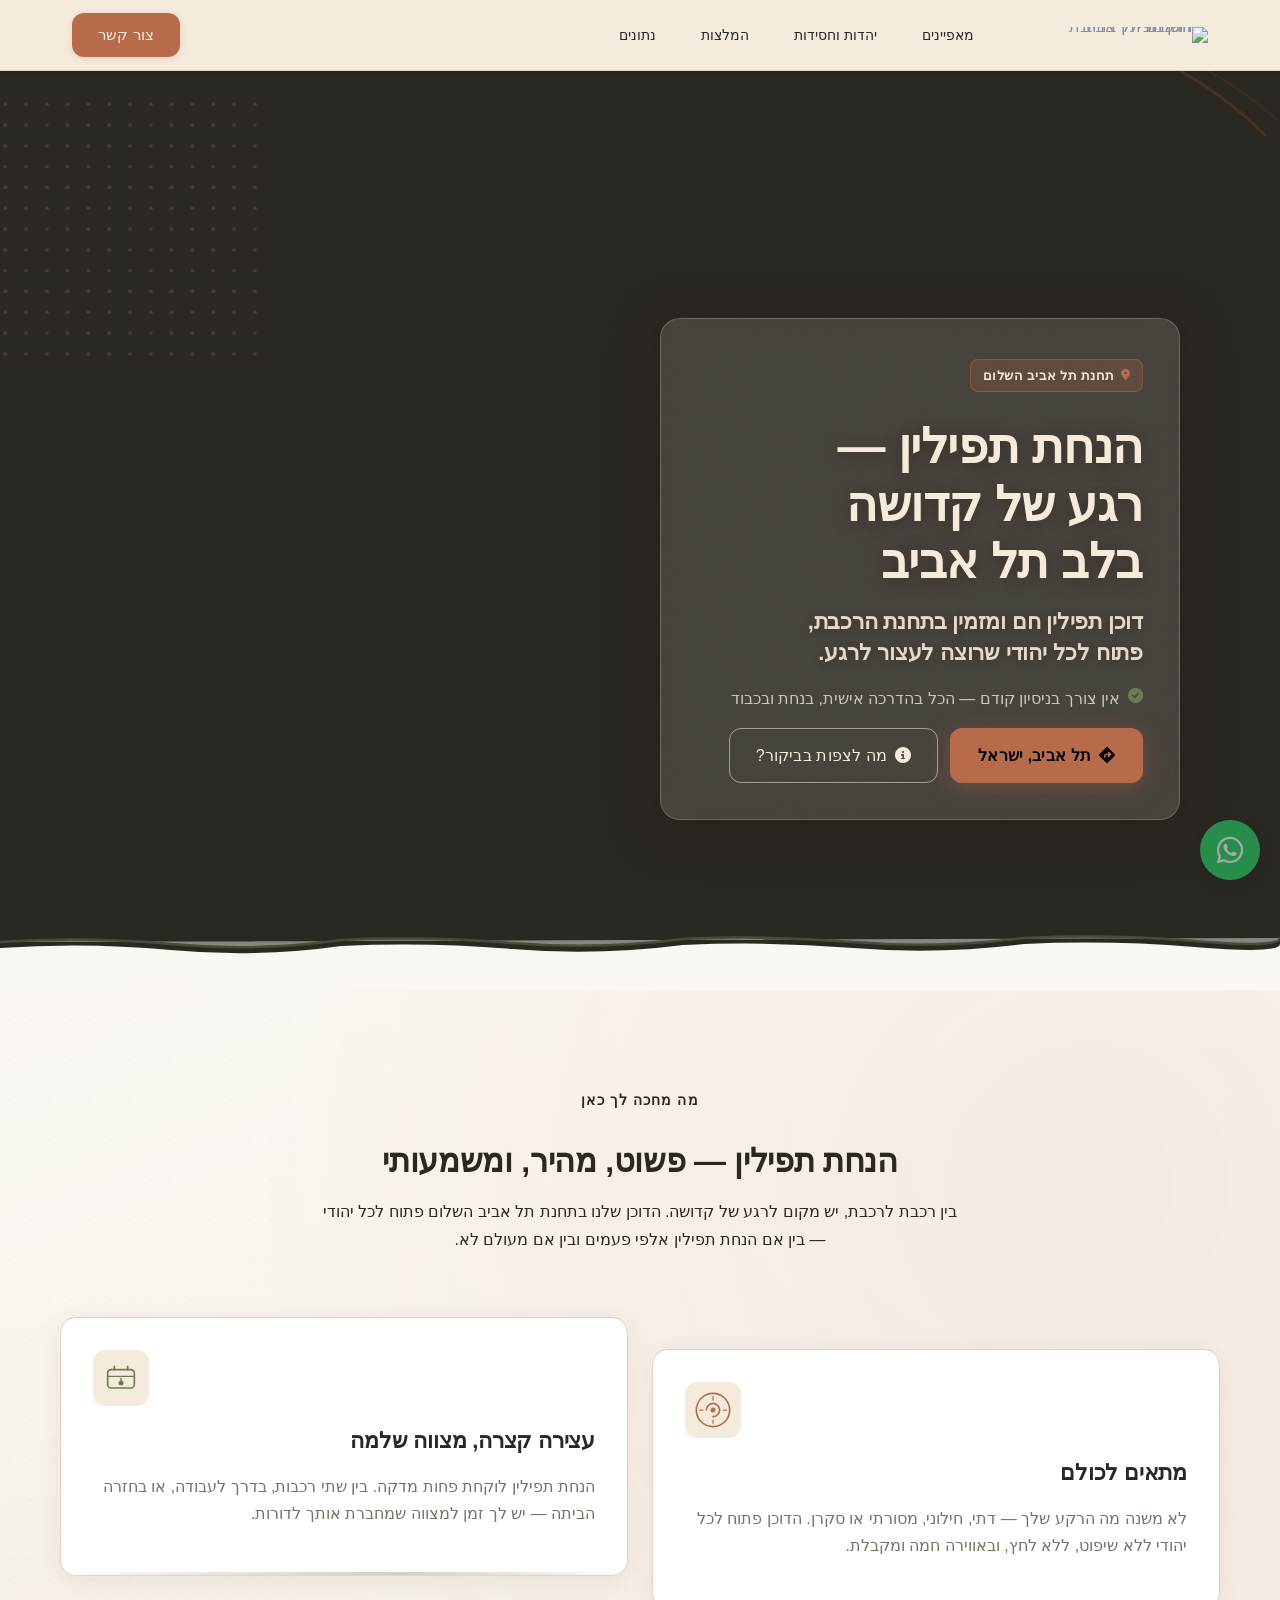
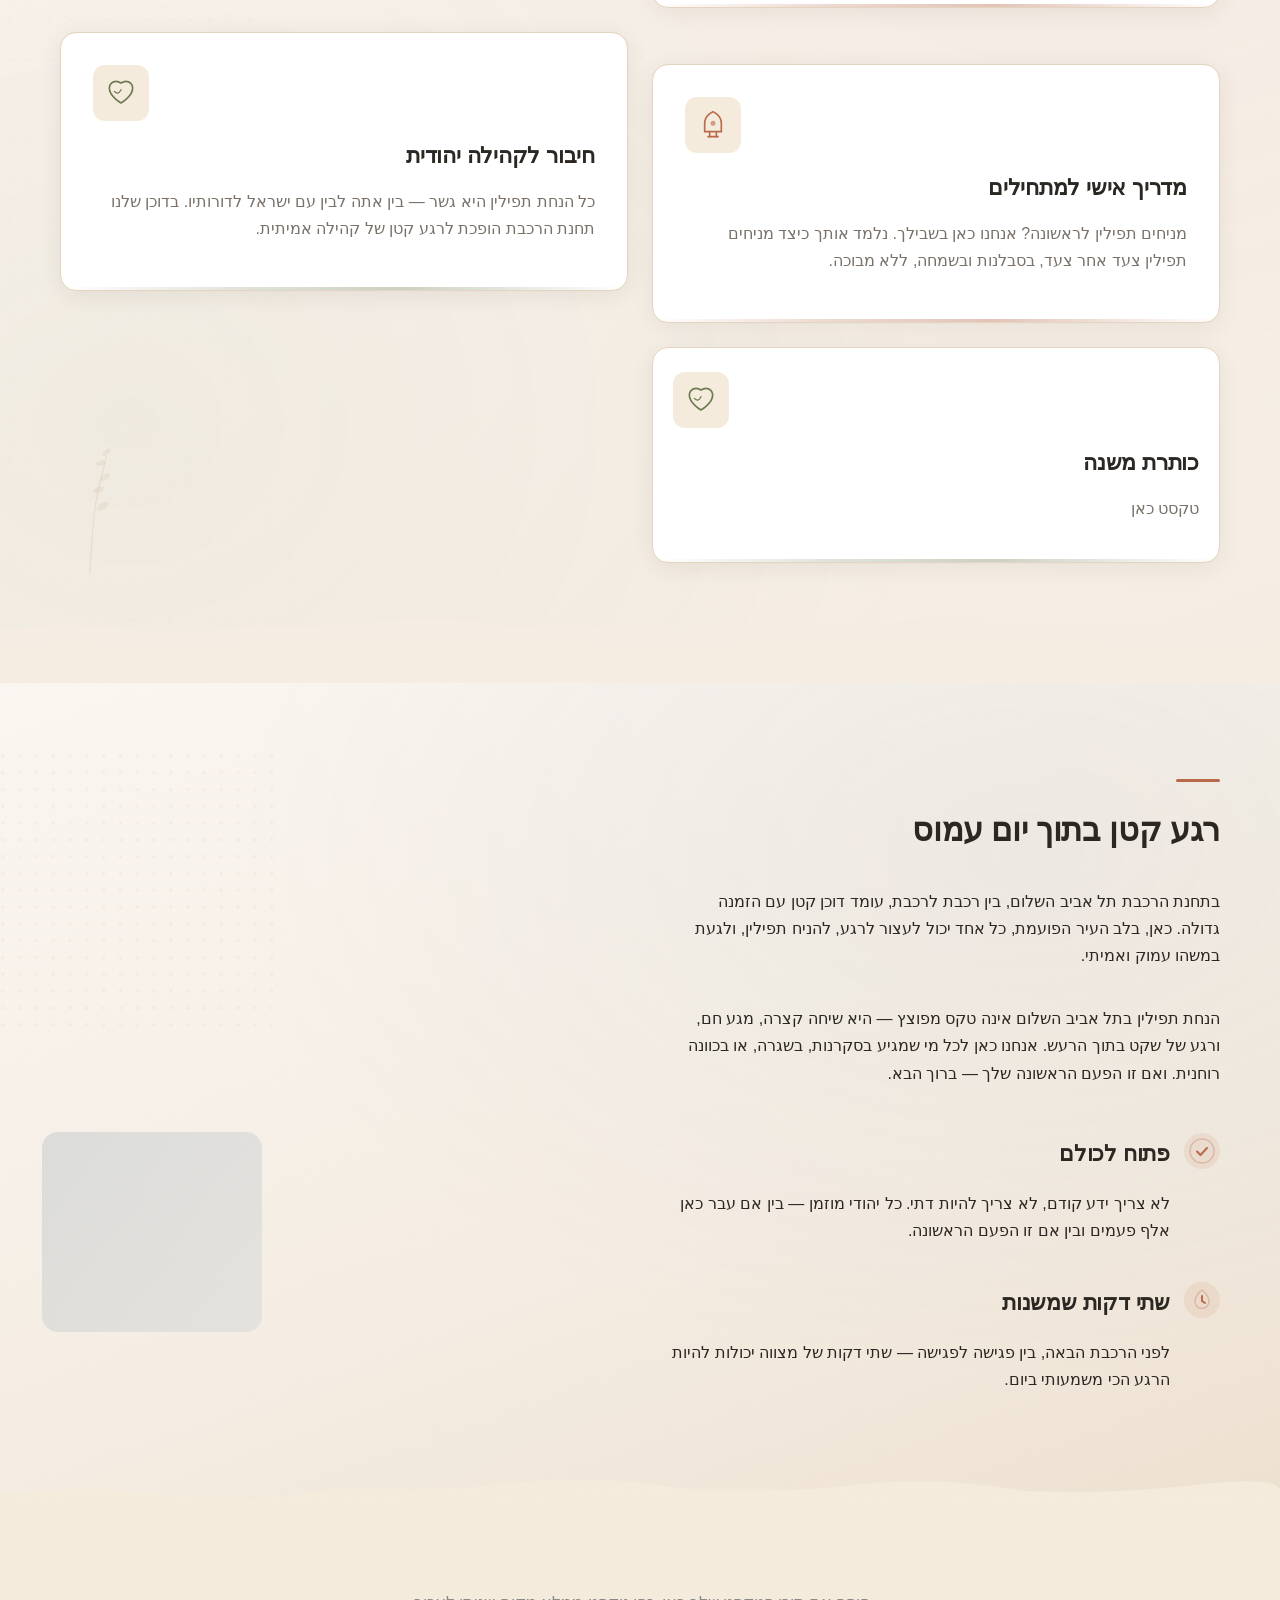
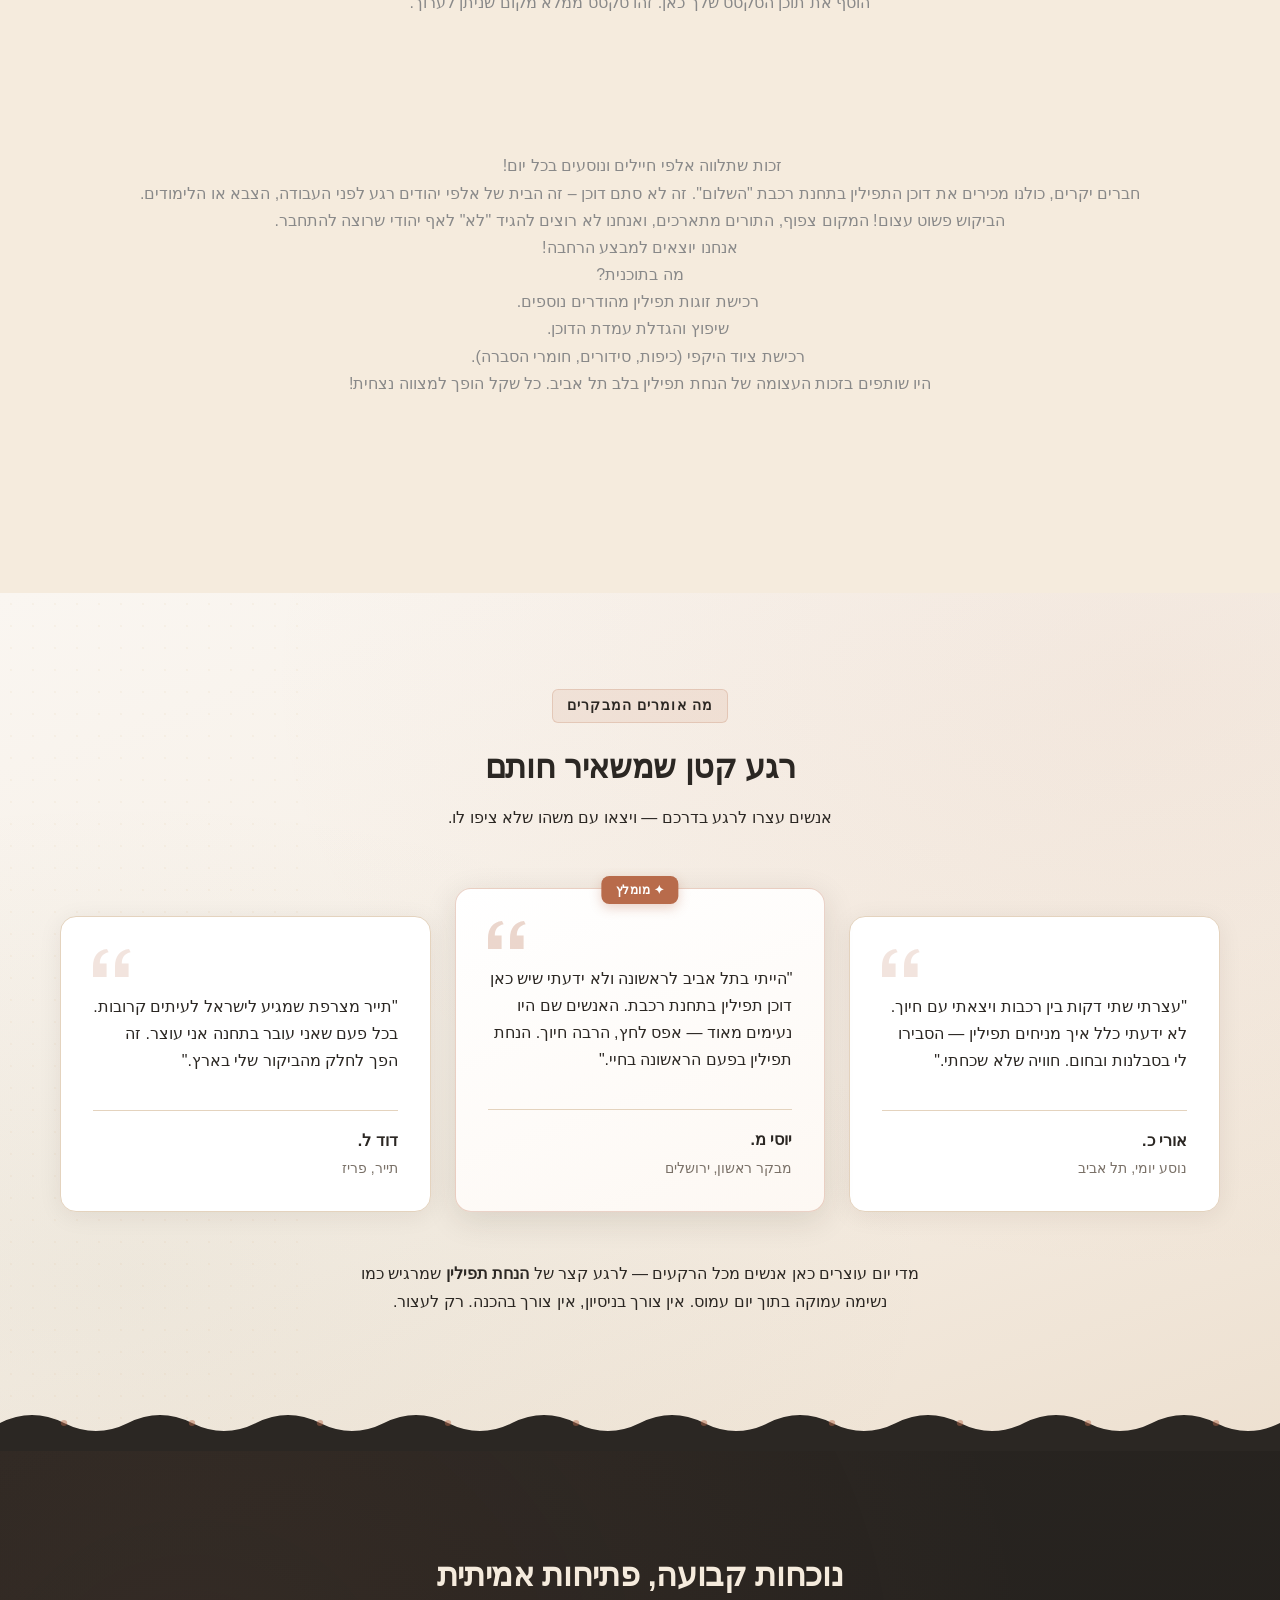
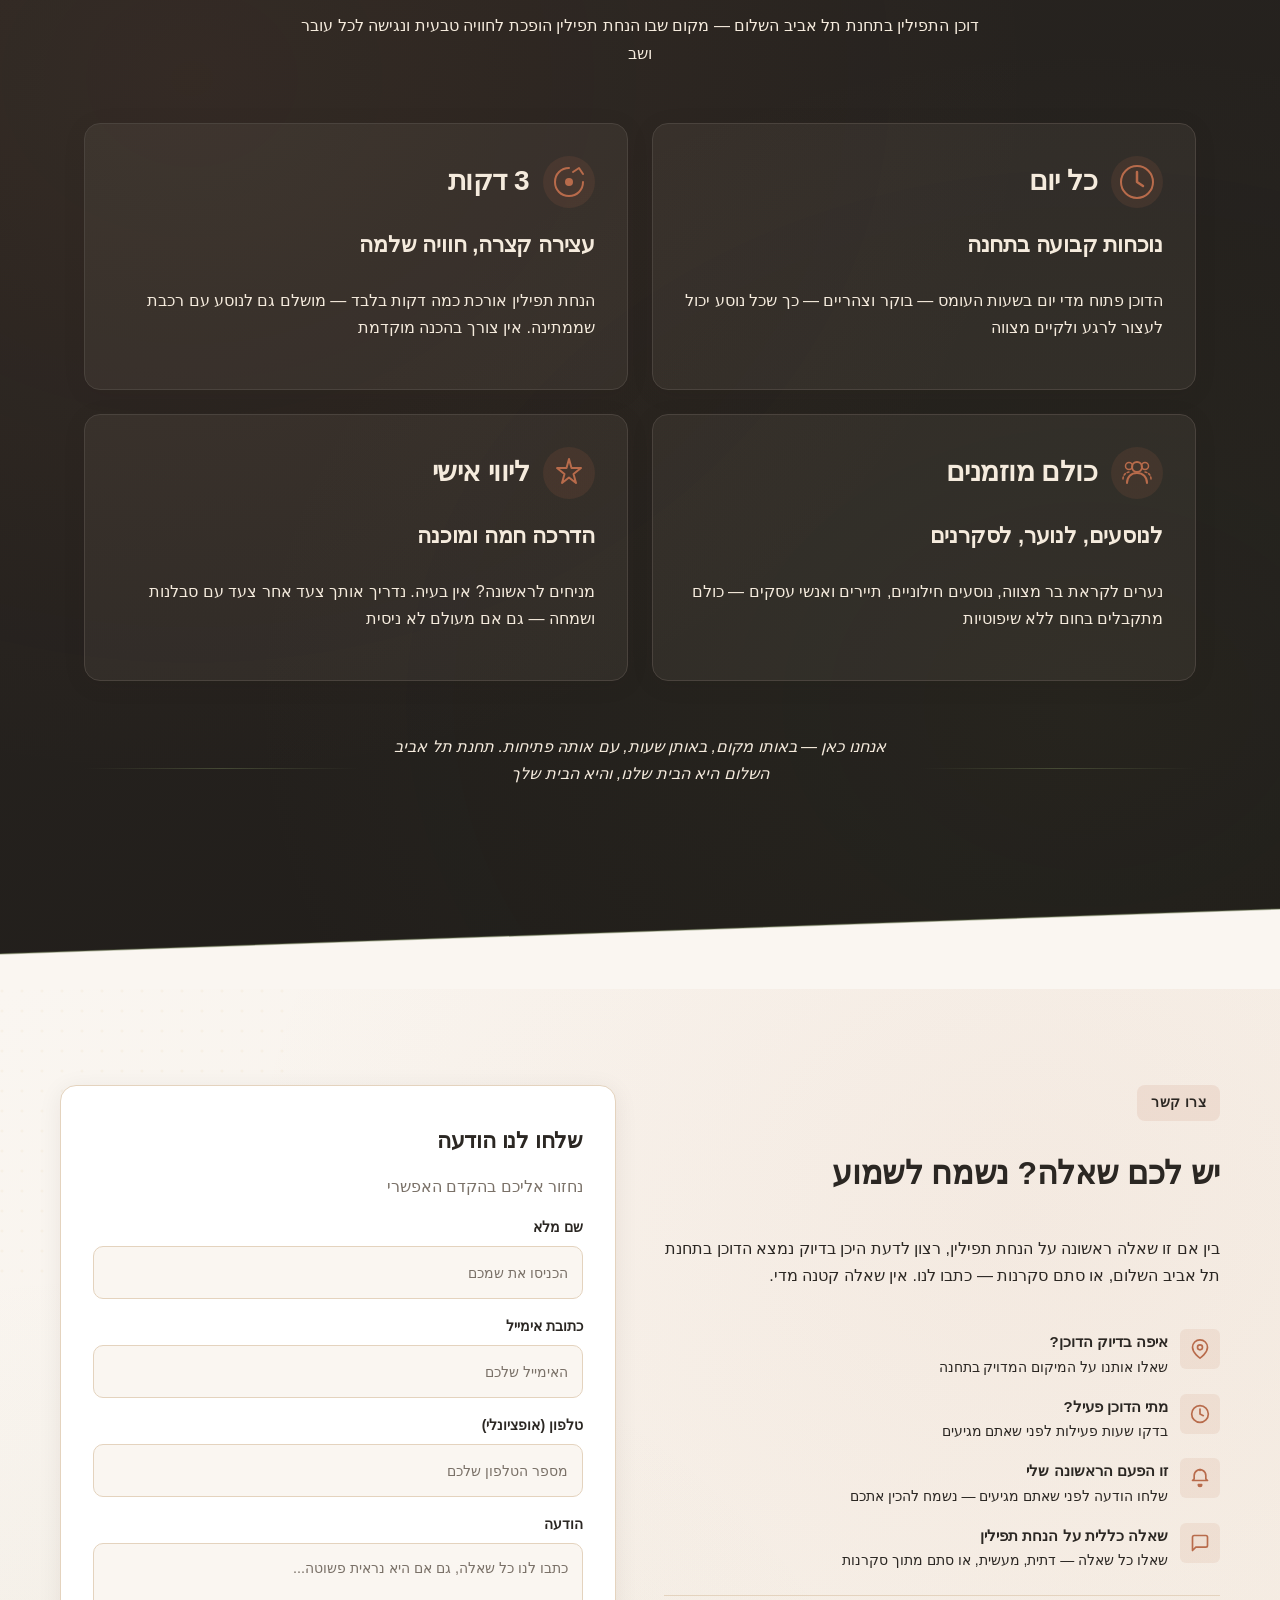
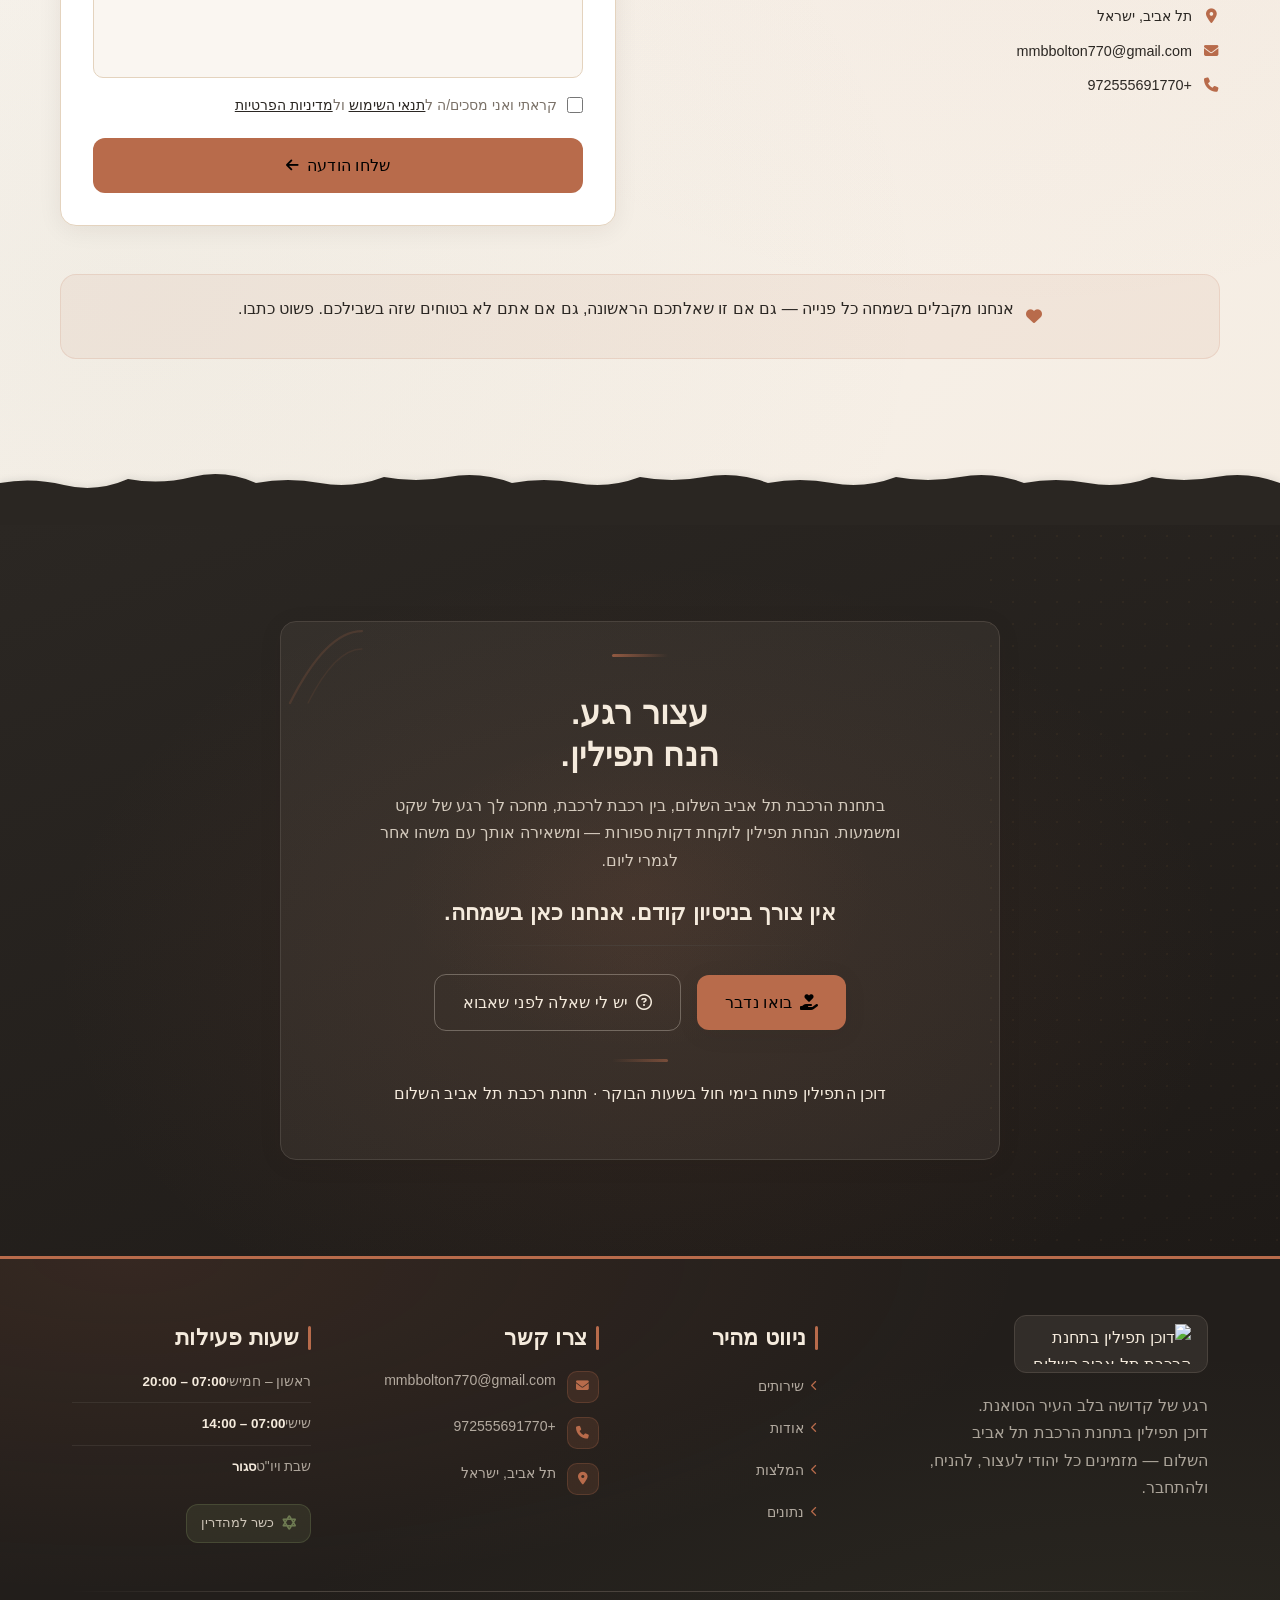
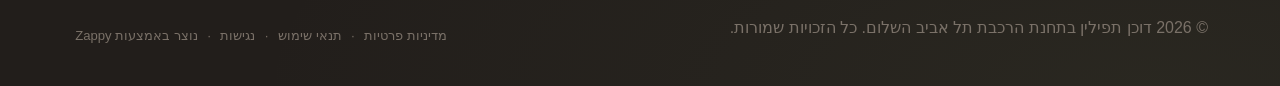
==== commit 53af788a: "Background sync: Progressive GitHub Sync" ====
--- a/public/index.html
+++ b/public/index.html
@@ -1 +1 @@
-<!doctype html><html dir="rtl" lang="he"><head><meta charset="UTF-8"><meta content="width=device-width,initial-scale=1" name="viewport"><meta content="index, follow" name="robots"><title>הנחת תפילין — דוכן תפילין בתחנת הרכבת תל אביב השלום</title><meta content="A Tefillin booth located at Tel Aviv HaShalom train station, offering Jewish men the opportunity to put on Tefillin. The booth serves as a welcoming religious o" name="description"><meta content="הנחת תפילין, הנחת תפילין תל אביב השלום, דוכן תפילין בתחנת רכבת, איך מניחים תפילין למתחילים" name="keywords"><link href="/assets/favicon.ico" rel="icon" type="image/x-icon"><link href="/assets/favicon-16x16.png" rel="icon" type="image/png" sizes="16x16"><link href="/assets/favicon-32x32.png" rel="icon" type="image/png" sizes="32x32"><link href="/assets/favicon-48x48.png" rel="icon" type="image/png" sizes="48x48"><link href="/assets/favicon-192x192.png" rel="icon" type="image/png" sizes="192x192"><link href="/assets/favicon-512x512.png" rel="icon" type="image/png" sizes="512x512"><link href="/assets/apple-touch-icon.png" rel="apple-touch-icon"><script>!function(){"use strict";var t="7bafab84-ba64-4e38-86a7-c095a5668c16",e="https://api.zappy5.com/api/analytics/track",a=18e5,n=2592e6,o=!0,i=!0,r=!0;var s=function(){var e="zappy_visitor_"+t,a=null;try{if(a=localStorage.getItem(e)){var o=JSON.parse(a),i=Date.now();if(i-o.created<n)return o.lastSeen=i,localStorage.setItem(e,JSON.stringify(o)),o.id}}catch(t){console.warn("Zappy Analytics: LocalStorage not available")}var r="zv_"+Date.now()+"_"+Math.random().toString(36).substr(2,9);try{localStorage.setItem(e,JSON.stringify({id:r,created:Date.now(),lastSeen:Date.now()}))}catch(t){}return r}(),c=function(){var e="zappy_session_"+t,n=null;try{if(n=sessionStorage.getItem(e)){var o=JSON.parse(n),i=Date.now();if(i-o.timestamp<a)return o.timestamp=i,sessionStorage.setItem(e,JSON.stringify(o)),o.id}}catch(t){console.warn("Zappy Analytics: SessionStorage not available")}var r="zs_"+Date.now()+"_"+Math.random().toString(36).substr(2,9);try{sessionStorage.setItem(e,JSON.stringify({id:r,timestamp:Date.now()}))}catch(t){}return r}();function l(a,n){n=n||{};var o={website_id:t,event_type:a,page_path:window.location.pathname,referrer:document.referrer||"direct",visitor_id:s,session_id:c,metadata:n};if(navigator.sendBeacon){var i=new Blob([JSON.stringify(o)],{type:"application/json"});navigator.sendBeacon(e,i)}else fetch(e,{method:"POST",headers:{"Content-Type":"application/json"},body:JSON.stringify(o),keepalive:!0}).catch(function(t){console.warn("Zappy Analytics: Failed to track event",t)})}o&&l("pageview",{title:document.title,url:window.location.href}),i&&document.addEventListener("click",function(t){var e=t.target;if("BUTTON"===e.tagName||e.closest("button")){var a="BUTTON"===e.tagName?e:e.closest("button");l("click",{element:"button",text:a.textContent.trim().substring(0,100),id:a.id||null,class:a.className||null})}else if("A"===e.tagName||e.closest("a")){var n="A"===e.tagName?e:e.closest("a");l("navigation",{element:"link",text:n.textContent.trim().substring(0,100),href:n.href,external:n.hostname!==window.location.hostname})}},!0),r&&document.addEventListener("submit",function(t){var e=t.target;l("form_submit",{form_id:e.id||null,form_name:e.name||null,form_action:e.action||null,form_method:e.method||"GET"})},!0);var m=Date.now();window.addEventListener("beforeunload",function(){l("page_unload",{time_on_page:Math.floor((Date.now()-m)/1e3),page_path:window.location.pathname})}),window.zappyAnalytics={track:l,getVisitorId:function(){return s},getSessionId:function(){return c}}}()</script><meta content="הנחת תפילין — דוכן תפילין בתחנת הרכבת תל אביב השלום" property="og:title"><meta content="A Tefillin booth located at Tel Aviv HaShalom train station, offering Jewish men the opportunity to put on Tefillin. The booth serves as a welcoming religious o" property="og:description"><meta content="summary_large_image" name="twitter:card"><meta content="הנחת תפילין — דוכן תפילין בתחנת הרכבת תל אביב השלום" name="twitter:title"><meta content="A Tefillin booth located at Tel Aviv HaShalom train station, offering Jewish men the opportunity to put on Tefillin. The booth serves as a welcoming religious o" name="twitter:description"><meta content="website" property="og:type"><meta content="he_IL" property="og:locale"><link href="https://cdnjs.cloudflare.com/ajax/libs/font-awesome/6.4.0/css/all.min.css" rel="stylesheet"><link href="/assets/favicon.ico" rel="icon" type="image/x-icon"><link href="/assets/favicon-16x16.png" rel="icon" type="image/png" sizes="16x16"><link href="/assets/favicon-32x32.png" rel="icon" type="image/png" sizes="32x32"><link href="/assets/favicon-48x48.png" rel="icon" type="image/png" sizes="48x48"><link href="/assets/favicon-192x192.png" rel="icon" type="image/png" sizes="192x192"><link href="/assets/favicon-512x512.png" rel="icon" type="image/png" sizes="512x512"><link href="/assets/apple-touch-icon.png" rel="apple-touch-icon"><link href="https://cdn.jsdelivr.net/npm/vanilla-cookieconsent@3/dist/cookieconsent.css" rel="stylesheet"><script src="https://cdn.jsdelivr.net/npm/vanilla-cookieconsent@3/dist/cookieconsent.umd.js"></script><script src="https://cdn.jsdelivr.net/gh/mickidum/acc_toolbar/acctoolbar/acctoolbar.min.js"></script><link href="/styles.css" rel="stylesheet"><style id="zappy-dropdown-submenu-styles">#navMenu li:has(.sub-menu),.nav-menu li:has(.sub-menu),.navbar li:has(.sub-menu),nav li:has(.sub-menu){position:relative}#navMenu .sub-menu,.nav-menu .sub-menu,.navbar .sub-menu,nav .sub-menu{display:block!important;position:absolute!important;top:100%;left:0;min-width:220px;background:#fff;border-radius:8px;box-shadow:0 8px 25px rgba(0,0,0,.15);padding:8px 0;opacity:0;visibility:hidden;transform:translateY(10px);transition:all .3s ease;z-index:1000;list-style:none;pointer-events:none}#navMenu li:hover>.sub-menu,.nav-menu li:hover>.sub-menu,.navbar li:hover>.sub-menu,nav li:hover>.sub-menu{opacity:1!important;visibility:visible!important;transform:translateY(0)!important;pointer-events:auto!important}.sub-menu li{list-style:none;margin:0;padding:0}.sub-menu a{display:block!important;padding:10px 16px!important;color:var(--text-dark,#333)!important;font-weight:500;text-decoration:none;white-space:nowrap;transition:background-color .2s}.sub-menu .zappy-nav-child>a{padding-left:28px!important;font-size:.9em!important;opacity:.85!important}[dir=rtl] .sub-menu .zappy-nav-child>a,html[lang=ar] .sub-menu .zappy-nav-child>a,html[lang=he] .sub-menu .zappy-nav-child>a{padding-left:10px!important;padding-right:28px!important}.sub-menu .zappy-nav-parent>a{font-weight:600!important}.sub-menu a:hover{background-color:#f5f5f5}[dir=rtl] .nav-menu .sub-menu,[dir=rtl] .navbar .sub-menu,[dir=rtl] nav .sub-menu,html[lang=ar] .nav-menu .sub-menu,html[lang=ar] .navbar .sub-menu,html[lang=ar] nav .sub-menu,html[lang=he] .nav-menu .sub-menu,html[lang=he] .navbar .sub-menu,html[lang=he] nav .sub-menu{left:auto!important;right:0!important}.sub-menu:empty,.sub-menu:not(:has(li)):not(:has(> a)),.sub-menu:not(:has(li:not(.zappy-hidden-menu-item))):not(:has(> a)){display:none!important;opacity:0!important;visibility:hidden!important;pointer-events:none!important}li:has(.menu-group-title):hover>.sub-menu{opacity:1!important;visibility:visible!important;transform:translateY(0)!important;pointer-events:auto!important}#navMenu>li>.menu-group-title,.nav-menu>li>.menu-group-title{display:inline-block;padding:.5rem 1rem;cursor:default;user-select:none}@media (max-width:768px){#navMenu .sub-menu,.nav-menu .sub-menu,.navbar .sub-menu,nav .sub-menu{position:static!important;transform:none!important;box-shadow:none!important;background:0 0!important;max-height:0;overflow:hidden;opacity:0;visibility:hidden;transition:max-height .3s ease,opacity .3s ease;padding:0!important;border-radius:0!important}#navMenu .sub-menu.mobile-expanded,.nav-menu .sub-menu.mobile-expanded,.navbar .sub-menu.mobile-expanded{max-height:none!important;overflow-y:visible!important;opacity:1!important;visibility:visible!important;padding:8px 0 8px 16px!important}[dir=rtl] .sub-menu.mobile-expanded,html[lang=he] .sub-menu.mobile-expanded{padding:8px 16px 8px 0!important}#navMenu li:hover>.sub-menu,.nav-menu li:hover>.sub-menu,.navbar li:hover>.sub-menu,nav li:hover>.sub-menu{opacity:0;visibility:hidden;pointer-events:none}#navMenu li>.sub-menu.mobile-expanded,.nav-menu li>.sub-menu.mobile-expanded,.navbar li>.sub-menu.mobile-expanded,nav li>.sub-menu.mobile-expanded{opacity:1!important;visibility:visible!important;pointer-events:auto!important}#navMenu li:has(.sub-menu),.nav-menu li:has(.sub-menu),.navbar li:has(.sub-menu),nav li:has(.sub-menu){display:flex!important;flex-wrap:wrap!important;align-items:center!important;position:relative!important;min-height:44px!important}#navMenu li:has(.sub-menu)>a,.nav-menu li:has(.sub-menu)>a,.navbar li:has(.sub-menu)>a,nav li:has(.sub-menu)>a{flex:1!important;min-width:0!important}#navMenu li:has(.sub-menu)>.menu-group-title,.nav-menu li:has(.sub-menu)>.menu-group-title,.navbar li:has(.sub-menu)>.menu-group-title,nav li:has(.sub-menu)>.menu-group-title{flex:1!important;min-width:0!important;padding:0!important;line-height:inherit!important}#navMenu li:has(.sub-menu)>.sub-menu,.nav-menu li:has(.sub-menu)>.sub-menu,.navbar li:has(.sub-menu)>.sub-menu,nav li:has(.sub-menu)>.sub-menu{flex-basis:100%!important;width:100%!important}#navMenu li:has(.sub-menu)>a [class*=arrow],#navMenu li:has(.sub-menu)>a [class*=chevron],.nav-menu li:has(.sub-menu)>a .fa-angle-down,.nav-menu li:has(.sub-menu)>a .fa-chevron-down,.nav-menu li:has(.sub-menu)>a [class*=arrow],.nav-menu li:has(.sub-menu)>a [class*=chevron],nav li:has(.sub-menu)>a [class*=arrow],nav li:has(.sub-menu)>a [class*=chevron]{display:none!important;visibility:hidden!important}.mobile-submenu-toggle{display:flex!important;align-items:center!important;justify-content:center!important;width:44px!important;height:auto!important;background:0 0!important;border:none!important;cursor:pointer!important;color:var(--text-dark)!important;position:static!important;flex-shrink:0!important;align-self:stretch!important;z-index:2!important;padding:0!important;margin:0!important}.mobile-submenu-toggle::after{content:''!important;width:0!important;height:0!important;border-left:6px solid transparent!important;border-right:6px solid transparent!important;border-top:7px solid currentColor!important;transition:transform .3s ease!important}.mobile-submenu-toggle.expanded::after{transform:rotate(180deg)!important}.sub-menu a{padding:10px 0!important;display:block!important;color:var(--text-dark)!important;white-space:normal!important}.sub-menu .zappy-nav-child>a{padding-left:28px!important;font-size:.9em!important;opacity:.85!important}[dir=rtl] .sub-menu .zappy-nav-child>a,html[lang=ar] .sub-menu .zappy-nav-child>a,html[lang=he] .sub-menu .zappy-nav-child>a{padding-left:0!important;padding-right:28px!important}.sub-menu .zappy-nav-parent>a{font-weight:600!important}#navMenu.active,.nav-menu.active{max-width:100vw!important;overflow-x:hidden!important;box-sizing:border-box!important}.navbar .sub-menu li a,.zappy-products-dropdown .sub-menu a,nav.navbar .sub-menu li a{color:var(--text-dark)!important}}@media (min-width:769px){.mobile-submenu-toggle{display:none!important}}</style><style id="zappy-widget-visibility">html[dir=rtl] .whatsapp-float{right:20px!important;left:auto!important}html:not([dir]) .whatsapp-float,html[dir=ltr] .whatsapp-float{left:20px!important;right:auto!important}html[dir=rtl] #mic-access-tool-general-button,html[dir=rtl] #mic-init-access-tool #mic-access-tool-general-button,html[dir=rtl] #mic-init-access-tool .mic-access-tool-general-button,html[dir=rtl] ._access-icon,html[dir=rtl] .mic-access-tool-general-button{left:20px!important;right:auto!important}html:not([dir]) #mic-access-tool-general-button,html:not([dir]) #mic-init-access-tool #mic-access-tool-general-button,html:not([dir]) #mic-init-access-tool .mic-access-tool-general-button,html:not([dir]) ._access-icon,html:not([dir]) .mic-access-tool-general-button,html[dir=ltr] #mic-access-tool-general-button,html[dir=ltr] #mic-init-access-tool #mic-access-tool-general-button,html[dir=ltr] #mic-init-access-tool .mic-access-tool-general-button,html[dir=ltr] ._access-icon,html[dir=ltr] .mic-access-tool-general-button{right:20px!important;left:auto!important}@media (max-width:768px){.whatsapp-float{display:flex!important}}@media (min-width:769px){.whatsapp-float{display:flex!important}}@media (max-width:768px){#mic-access-tool-general-button,#mic-init-access-tool #mic-access-tool-general-button,#mic-init-access-tool .mic-access-tool-general-button,._access-icon,.mic-access-tool-general-button{display:flex!important;visibility:visible!important;opacity:1!important;pointer-events:auto!important}#mic-access-tool-box,#mic-init-access-tool #mic-access-tool-box,._access-menu,.mic-access-tool-box,div[id*=mic-access-tool-box]{visibility:hidden;opacity:0;pointer-events:auto!important}}@media (min-width:769px){#mic-access-tool-general-button,#mic-init-access-tool #mic-access-tool-general-button,#mic-init-access-tool .mic-access-tool-general-button,._access-icon,.mic-access-tool-general-button{display:flex!important;visibility:visible!important;opacity:1!important;pointer-events:auto!important}#mic-access-tool-box,#mic-init-access-tool #mic-access-tool-box,._access-menu,.mic-access-tool-box,div[id*=mic-access-tool-box]{visibility:hidden;opacity:0;pointer-events:auto!important}}</style></head><body><nav class="navbar" dir="rtl"><button class="mobile-toggle" aria-label="Menu" id="mobileToggle"><svg viewBox="0 0 24 24" fill="none" height="24" width="24" class="hamburger-icon"><path d="M3 12h18M3 6h18M3 18h18" stroke="currentColor" stroke-width="2" stroke-linecap="round"></path></svg> <svg viewBox="0 0 24 24" fill="none" height="24" width="24" class="close-icon" style="display:none"><path d="M18 6L6 18M6 6l12 12" stroke="currentColor" stroke-width="2" stroke-linecap="round"></path></svg></button> <button class="phone-header-btn" aria-label="Call" data-phone="+972555691770"><svg viewBox="0 0 24 24" fill="currentColor" height="20" width="20"><path d="M22 16.92v3a2 2 0 0 1-2.18 2 19.79 19.79 0 0 1-8.63-3.07 19.5 19.5 0 0 1-6-6 19.79 19.79 0 0 1-3.07-8.67A2 2 0 0 1 4.11 2h3a2 2 0 0 1 2 1.72 12.84 12.84 0 0 0 .7 2.81 2 2 0 0 1-.45 2.11L8.09 9.91a16 16 0 0 0 6 6l1.27-1.27a2 2 0 0 1 2.11-.45 12.84 12.84 0 0 0 2.81.7A2 2 0 0 1 22 16.92z"></path></svg></button><div class="nav-container"><div class="nav-right-group"><div class="nav-brand"><a href="/" class="logo-link"><img alt="דוכן תפילין בתחנת הרכבת תל אביב השלום" src="/assets/logo.webp" class="logo"></a></div><ul class="nav-menu" id="navMenu"><li><a href="#features">מאפיינים</a></li><li><a href="#about">אודות</a></li><li><a href="#testimonials">המלצות</a></li><li><a href="#stats">נתונים</a></li></ul></div><div class="nav-cta-container"><a href="#contact" class="nav-cta-btn">צור קשר</a></div></div></nav><script>window.addEventListener("load",function(){const e=document.querySelector(".navbar, nav, header");if(!e)return void console.log("[Navbar] Navbar element not found");let t=document.getElementById("mobileToggle")||document.querySelector(".mobile-toggle")||document.querySelector(".hamburger")||document.querySelector(".hamburger-menu")||document.querySelector(".menu-toggle")||document.querySelector(".burger-menu")||document.querySelector('[aria-label="Menu"]')||document.querySelector('[aria-label="תפריט"]');const o=document.querySelector(".phone-header-btn"),n=window.getComputedStyle(e);let r=n.backgroundColor;if(console.log("[Navbar] Initial navbar background:",r),"transparent"===r||"rgba(0, 0, 0, 0)"===r||r.startsWith("rgba")&&r.includes(", 0)")){const e=n.backgroundImage;if(e&&"none"!==e)console.log("[Navbar] Navbar has background image/gradient, using dark text"),r="rgb(240, 240, 240)";else{const e=window.getComputedStyle(document.body).backgroundColor;console.log("[Navbar] Navbar transparent, using body background:",e),r=e}}const a=r.match(/\d+/g);if(a&&a.length>=3){const e=(.299*parseInt(a[0])+.587*parseInt(a[1])+.114*parseInt(a[2]))/255;console.log("[Navbar] Mobile button colors preserved from Claude CSS (luminance:",e.toFixed(2)+")");const n=document.createElement("style");n.id="zappy-mobile-nav-fix";document.documentElement.lang;document.documentElement.dir,n.textContent='\n        /* Hide mobile buttons on desktop, show only on mobile */\n        @media (min-width: 769px) {\n          .mobile-toggle,\n          .phone-header-btn {\n            display: none !important;\n          }\n        }\n        \n        /* Show and position mobile buttons correctly on mobile */\n        @media (max-width: 768px) {\n          .mobile-toggle,\n          .phone-header-btn {\n            position: absolute !important;\n            top: 50% !important;\n            transform: translateY(-50%) !important;\n            z-index: 1001 !important;\n            display: flex !important;\n            align-items: center !important;\n            justify-content: center !important;\n            width: 36px !important;\n            height: 36px !important;\n            border-radius: 50% !important;\n            border: none !important;\n            cursor: pointer !important;\n            padding: 6px !important;\n            background: none !important;\n            color: var(--nav-text, var(--text-dark)) !important;\n          }\n          \n          /* LTR positioning (default): hamburger LEFT, phone RIGHT */\n          html:not([dir="rtl"]):not([lang="he"]):not([lang="ar"]) .mobile-toggle,\n          html[dir="ltr"] .mobile-toggle {\n            left: 12px !important;\n            right: auto !important;\n          }\n          html:not([dir="rtl"]):not([lang="he"]):not([lang="ar"]) .phone-header-btn,\n          html[dir="ltr"] .phone-header-btn {\n            right: 12px !important;\n            left: auto !important;\n          }\n          \n          /* RTL positioning: hamburger RIGHT, phone LEFT */\n          html[dir="rtl"] .mobile-toggle,\n          html[lang="he"] .mobile-toggle,\n          html[lang="ar"] .mobile-toggle {\n            right: 12px !important;\n            left: auto !important;\n          }\n          html[dir="rtl"] .phone-header-btn,\n          html[lang="he"] .phone-header-btn,\n          html[lang="ar"] .phone-header-btn {\n            left: 12px !important;\n            right: auto !important;\n          }\n          \n          /* CRITICAL: Ensure nav-container has min-height on mobile */\n          /* All children are positioned absolutely/fixed on mobile, so height:auto collapses to 0 */\n          .nav-container {\n            min-height: 70px !important;\n            position: relative !important;\n          }\n          \n          /* Ensure SVG icons are properly sized and inherit color */\n          .mobile-toggle svg,\n          .phone-header-btn svg {\n            width: 24px !important;\n            height: 24px !important;\n            /* Don\'t force display - let JavaScript control hamburger/close toggle */\n          }\n          \n          /* Reset nav-cta-container on mobile - remove desktop box-shadow/padding */\n          /* that creates a visible ghost box when CTA button is hidden */\n          .nav-cta-container {\n            box-shadow: none !important;\n            padding: 0 !important;\n          }\n          \n          /* Hide nav-cta-container entirely on mobile when there\'s no lang-switcher */\n          /* (only the CTA button is inside, and it\'s hidden on mobile) */\n          .nav-cta-container:not(:has(.lang-switcher)) {\n            display: none !important;\n          }\n          \n          /* CRITICAL: Prevent hero image fade gradient from bleeding over headline text */\n          /* The .image-fade-gradient has bottom: -30px (extends below parent) */\n          /* On mobile stacked layout, this overlaps the h1 text below the image */\n          .hero-image-column {\n            overflow: hidden !important;\n          }\n          .image-fade-gradient {\n            bottom: 0 !important;\n          }\n          \n          /* Hide desktop language switcher on mobile - hamburger menu handles it */\n          /* High specificity to override stored CSS */\n          .lang-switcher,\n          .nav-cta-container .lang-switcher,\n          .nav-container .lang-switcher,\n          .navbar .lang-switcher,\n          .navbar .nav-cta-container .lang-switcher {\n            display: none !important;\n          }\n        }\n      ';const r=document.getElementById("zappy-mobile-nav-fix");r&&r.remove(),document.head.appendChild(n),console.log("[Navbar] Critical CSS injected for mobile nav positioning");const i=window.innerWidth<=768;if(t){const e=t.querySelector(".hamburger-icon"),o=t.querySelector(".close-icon");e&&(e.style.setProperty("width","24px","important"),e.style.setProperty("height","24px","important"),e.style.setProperty("display","block","important")),o&&(o.style.setProperty("width","24px","important"),o.style.setProperty("height","24px","important"),o.style.setProperty("display","none","important")),i?(t.style.setProperty("position","absolute","important"),t.style.setProperty("top","50%","important"),t.style.setProperty("transform","translateY(-50%)","important"),t.style.setProperty("z-index","1001","important"),t.style.removeProperty("left"),t.style.removeProperty("right"),console.log("[Navbar] Mobile toggle positioning applied (mobile viewport)")):(t.style.removeProperty("position"),t.style.removeProperty("top"),t.style.removeProperty("transform"),t.style.removeProperty("z-index"),t.style.removeProperty("left"),t.style.removeProperty("right"),console.log("[Navbar] Desktop viewport - cleared mobile toggle inline positioning"))}if(o){const e=o.querySelector("svg");e&&(e.style.width="24px",e.style.height="24px",e.setAttribute("width","24"),e.setAttribute("height","24")),i?(o.style.setProperty("position","absolute","important"),o.style.setProperty("top","50%","important"),o.style.setProperty("transform","translateY(-50%)","important"),o.style.setProperty("z-index","1001","important"),o.style.removeProperty("left"),o.style.removeProperty("right"),console.log("[Navbar] Phone button positioning applied (mobile viewport)")):(o.style.removeProperty("position"),o.style.removeProperty("top"),o.style.removeProperty("transform"),o.style.removeProperty("z-index"),o.style.removeProperty("left"),o.style.removeProperty("right"),console.log("[Navbar] Desktop viewport - cleared phone button inline positioning"))}}else console.log("[Navbar] Could not parse background color:",r);t=document.getElementById("mobileToggle")||document.querySelector(".mobile-toggle")||document.querySelector(".hamburger")||document.querySelector(".hamburger-menu")||document.querySelector(".menu-toggle")||document.querySelector(".burger-menu")||document.querySelector('[aria-label="Menu"]')||document.querySelector('[aria-label="תפריט"]');const i=document.getElementById("navMenu")||document.querySelector(".nav-menu")||document.querySelector(".nav-links")||document.querySelector("nav ul:not(.submenu)");if(!t||!i)return void console.log("[Navbar] Mobile toggle or menu not found:",{toggle:!!t,menu:!!i});i.id||(i.id="navMenu"),console.log("[Navbar] Initializing mobile menu...");const l=t.cloneNode(!0);t.parentNode.replaceChild(l,t),l.addEventListener("click",function(e){e.preventDefault(),e.stopPropagation();const t=this.querySelector(".hamburger-icon"),o=this.querySelector(".close-icon");i.classList.contains("active")?(i.classList.remove("active"),t&&t.style.setProperty("display","block","important"),o&&o.style.setProperty("display","none","important"),document.body.style.overflow="",console.log("[Navbar] Menu closed")):(i.classList.add("active"),t&&t.style.setProperty("display","none","important"),o&&o.style.setProperty("display","block","important"),document.body.style.overflow="hidden",console.log("[Navbar] Menu opened"))}),i.querySelectorAll("a").forEach(function(e){e.addEventListener("click",function(){if("#"===this.getAttribute("href"))return;const e=l.querySelector(".hamburger-icon"),t=l.querySelector(".close-icon");i.classList.remove("active"),e&&e.style.setProperty("display","block","important"),t&&t.style.setProperty("display","none","important"),document.body.style.overflow="",console.log("[Navbar] Menu closed (link clicked)")})});var s=i.querySelectorAll(".dropdown-toggle");s.forEach(function(e){e.addEventListener("click",function(e){e.preventDefault(),e.stopPropagation();var t=this.closest(".nav-dropdown");t&&(t.parentNode.querySelectorAll(".nav-dropdown.open").forEach(function(e){e!==t&&e.classList.remove("open")}),t.classList.toggle("open"),console.log("[Navbar] Dropdown toggled:",t.classList.contains("open")?"open":"closed"))})}),document.addEventListener("click",function(e){e.target.closest(".nav-dropdown")||document.querySelectorAll(".nav-dropdown.open").forEach(function(e){e.classList.remove("open")})}),console.log("[Navbar] Dropdown handlers initialized for "+s.length+" dropdowns"),o&&o.addEventListener("click",function(){const e=document.querySelectorAll('a[href^="tel:"]'),t=e.length>0?e[0].getAttribute("href").replace("tel:",""):"+972555691770";window.location.href="tel:"+t,console.log("[Navbar] Phone button clicked")}),console.log("[Navbar] Mobile menu initialized successfully")})</script><main><section class="index-hero-section" data-layout-spec="בית-hero" dir="rtl" data-hero-type="fullscreen-scrim"><div class="index-hero-bg"><img alt="דוכן תפילין בתחנת הרכבת תל אביב השלום — מקום חם ומזמין להנחת תפילין" src="/assets/site-index-hero-image-1.webp" data-context="A warm, realistic photograph taken inside or just beside Tel Aviv HaShalom train station. A small welcoming Tefillin booth stands in the foreground with a friendly man in a kippah and tzitzit smiling at passing commuters. The station environment is visible in the background — modern architecture, natural light streaming through large windows, commuters walking by. The booth has a simple wooden table with tefillin boxes, a small Hebrew sign, and perhaps a small Israeli flag. The mood is calm, inviting, and human — not formal or institutional. Warm golden-hour light, soft focus on the background crowd, sharp focus on the booth and the welcoming attendant." data-hero-bg="true" data-placeholder="index-hero-image-1" height="700" width="1200"></div><div class="index-hero-scrim" aria-hidden="true"></div><svg viewBox="0 0 120 100" xmlns="http://www.w3.org/2000/svg" aria-hidden="true" data-no-icon-edit="true" fill="none" class="index-hero-corner-flourish"><path d="M10,90 Q40,60 80,40 Q100,30 115,10" stroke="#C8622A" stroke-width="2" stroke-linecap="round" fill="none" opacity="0.18"></path><path d="M2,80 Q30,55 65,38 Q90,25 108,5" stroke="#C8622A" stroke-width="1" stroke-linecap="round" fill="none" opacity="0.1"></path></svg> <svg viewBox="0 0 200 200" xmlns="http://www.w3.org/2000/svg" aria-hidden="true" data-no-icon-edit="true" class="index-hero-dots"><pattern height="16" id="hero-dot-pattern" patternUnits="userSpaceOnUse" width="16" x="0" y="0"><circle cx="4" cy="4" r="1.5" fill="#C8914A" opacity="0.35"></circle></pattern><rect height="200" width="200" fill="url(#hero-dot-pattern)"></rect></svg><div class="index-hero-container"><div class="index-hero-card"><span class="index-hero-badge"><i class="fas fa-map-marker-alt" aria-hidden="true"></i> תחנת תל אביב השלום</span><h1 class="index-hero-h1">הנחת תפילין —<br>רגע של קדושה<br>בלב תל אביב</h1><h3 class="index-hero-subtitle">דוכן תפילין חם ומזמין בתחנת הרכבת,<br>פתוח לכל יהודי שרוצה לעצור לרגע.</h3><p class="index-hero-reassurance"><i class="fas fa-check-circle" aria-hidden="true"></i> אין צורך בניסיון קודם — הכל בהדרכה אישית, בנחת ובכבוד</p><div class="index-hero-ctas"><a href="#contact" class="index-hero-btn-primary"><i class="fas fa-directions" aria-hidden="true"></i>תל אביב, ישראל</a> <a href="#about" class="index-hero-btn-secondary"><i class="fas fa-info-circle" aria-hidden="true"></i> מה לצפות בביקור?</a></div></div></div><div class="index-hero-divider-wrapper"><svg viewBox="0 0 1200 90" xmlns="http://www.w3.org/2000/svg" aria-hidden="true" data-no-icon-edit="true" preserveAspectRatio="none"><path d="M0,42 Q80,36 160,44 T320,40 Q400,36 480,43 T640,39 Q720,35 800,42 T960,38 Q1040,34 1120,41 T1200,38" stroke="#6E7B52" stroke-width="2.5" stroke-linecap="round" fill="#FAF6F1" opacity="0.45"></path><path d="M0,90 L0,48 Q80,42 160,50 T320,46 Q400,42 480,49 T640,45 Q720,41 800,48 T960,44 Q1040,40 1120,47 T1200,44 L1200,90 Z" fill="#FAF6F1"></path></svg></div></section><section class="index-features-section" id="features" data-layout-spec="בית-features" dir="rtl"><div class="ifs-dot-pattern" aria-hidden="true"></div><svg viewBox="0 0 120 200" xmlns="http://www.w3.org/2000/svg" aria-hidden="true" data-no-icon-edit="true" fill="none" class="ifs-wheat-branch"><path d="M60 190 C60 190 62 150 65 120 C68 90 75 70 80 50" stroke="#C8B090" stroke-width="1.5" stroke-linecap="round" fill="none" opacity="0.35"></path><ellipse cx="75" cy="110" fill="#C8B090" opacity="0.25" rx="8" ry="4" transform="rotate(-30 75 110)"></ellipse><ellipse cx="70" cy="90" fill="#C8B090" opacity="0.25" rx="7" ry="3.5" transform="rotate(-20 70 90)"></ellipse><ellipse cx="78" cy="75" fill="#C8B090" opacity="0.25" rx="7" ry="3.5" transform="rotate(-35 78 75)"></ellipse><ellipse cx="73" cy="58" fill="#C8B090" opacity="0.25" rx="6" ry="3" transform="rotate(-15 73 58)"></ellipse><ellipse cx="80" cy="45" fill="#C8B090" opacity="0.25" rx="6" ry="3" transform="rotate(-40 80 45)"></ellipse></svg><div class="ifs-container"><div class="ifs-intro"><p class="zappy-editable"><span class="ifs-eyebrow" style="color:rgb(43, 39, 35) !important">מה מחכה לך כאן</span></p><h2 class="ifs-title">הנחת תפילין — פשוט, מהיר, ומשמעותי</h2><p class="ifs-subtitle" style="color:rgb(43, 39, 35) !important">בין רכבת לרכבת, יש מקום לרגע של קדושה. הדוכן שלנו בתחנת תל אביב השלום פתוח לכל יהודי — בין אם הנחת תפילין אלפי פעמים ובין אם מעולם לא.</p></div><div class="ifs-grid" data-zappy-grid-align="start"><article class="ifs-card ifs-card--offset-down" data-grid-item-index="0"><div class="ifs-card-icon"><svg viewBox="0 0 48 48" xmlns="http://www.w3.org/2000/svg" aria-hidden="true" fill="none" height="40" width="40" data-element-type="icon" data-icon-type="svg"><circle cx="24" cy="24" r="20" stroke="#B86B4B" stroke-width="2"></circle><path d="M16 24 C16 20 20 16 24 16 C28 16 32 20 32 24 C32 28 28 32 24 32" stroke="#B86B4B" stroke-width="2" stroke-linecap="round" fill="none"></path><circle cx="24" cy="24" r="3" fill="#B86B4B"></circle><path d="M24 8 L24 12 M24 36 L24 40 M8 24 L12 24 M36 24 L40 24" stroke="#B86B4B" stroke-width="1.5" stroke-linecap="round"></path></svg></div><div class="ifs-card-content"><h3 class="ifs-card-title">מתאים לכולם</h3><p class="ifs-card-text">לא משנה מה הרקע שלך — דתי, חילוני, מסורתי או סקרן. הדוכן פתוח לכל יהודי ללא שיפוט, ללא לחץ, ובאווירה חמה ומקבלת.</p></div><div class="ifs-card-divider" aria-hidden="true"></div></article><article class="ifs-card" data-grid-item-index="1"><div class="ifs-card-icon"><svg viewBox="0 0 48 48" xmlns="http://www.w3.org/2000/svg" aria-hidden="true" fill="none" height="40" width="40" data-element-type="icon" data-icon-type="svg"><rect height="22" width="32" rx="4" stroke="#6E7B52" stroke-width="2" x="8" y="14"></rect><path d="M16 14 L16 10 M32 14 L32 10" stroke="#6E7B52" stroke-width="2" stroke-linecap="round"></path><path d="M8 22 L40 22" stroke="#6E7B52" stroke-width="1.5"></path><circle cx="24" cy="30" r="3" fill="#6E7B52"></circle><path d="M24 27 L24 24" stroke="#6E7B52" stroke-width="1.5" stroke-linecap="round"></path></svg></div><div class="ifs-card-content"><h3 class="ifs-card-title">עצירה קצרה, מצווה שלמה</h3><p class="ifs-card-text">הנחת תפילין לוקחת פחות מדקה. בין שתי רכבות, בדרך לעבודה, או בחזרה הביתה — יש לך זמן למצווה שמחברת אותך לדורות.</p></div><div class="ifs-card-divider ifs-card-divider--olive" aria-hidden="true"></div></article><article class="ifs-card ifs-card--offset-down" data-grid-item-index="2"><div class="ifs-card-icon"><svg viewBox="0 0 48 48" xmlns="http://www.w3.org/2000/svg" aria-hidden="true" fill="none" height="40" width="40" data-element-type="icon" data-icon-type="svg"><path d="M24 8 C24 8 14 12 14 22 L14 32 L34 32 L34 22 C34 12 24 8 24 8Z" stroke="#B86B4B" stroke-width="2" fill="none" stroke-linejoin="round"></path><path d="M20 32 L20 38 M28 32 L28 38" stroke="#B86B4B" stroke-width="2" stroke-linecap="round"></path><path d="M18 38 L30 38" stroke="#B86B4B" stroke-width="2" stroke-linecap="round"></path><circle cx="24" cy="22" r="3" fill="#B86B4B" opacity="0.6"></circle></svg></div><div class="ifs-card-content"><h3 class="ifs-card-title">מדריך אישי למתחילים</h3><p class="ifs-card-text">מניחים תפילין לראשונה? אנחנו כאן בשבילך. נלמד אותך כיצד מניחים תפילין צעד אחר צעד, בסבלנות ובשמחה, ללא מבוכה.</p></div><div class="ifs-card-divider" aria-hidden="true"></div></article><article class="ifs-card" data-grid-item-index="3"><div class="ifs-card-icon"><svg viewBox="0 0 48 48" xmlns="http://www.w3.org/2000/svg" aria-hidden="true" fill="none" height="40" width="40" data-element-type="icon" data-icon-type="svg"><path d="M24 36 C24 36 10 28 10 18 C10 13 14 10 18 10 C21 10 24 12 24 12 C24 12 27 10 30 10 C34 10 38 13 38 18 C38 28 24 36 24 36Z" stroke="#6E7B52" stroke-width="2" fill="none" stroke-linejoin="round"></path><path d="M16 22 C16 22 18 24 20 24 C22 24 24 20 24 20" stroke="#6E7B52" stroke-width="1.5" stroke-linecap="round" fill="none"></path></svg></div><div class="ifs-card-content"><h3 class="ifs-card-title">חיבור לקהילה יהודית</h3><p class="ifs-card-text">כל הנחת תפילין היא גשר — בין אתה לבין עם ישראל לדורותיו. בדוכן שלנו תחנת הרכבת הופכת לרגע קטן של קהילה אמיתית.</p></div><div class="ifs-card-divider ifs-card-divider--olive" aria-hidden="true"></div></article><article class="ifs-card" data-grid-item-index="4" style="background-color:rgb(255, 255, 255) !important;padding:24px 20px !important;box-sizing:border-box;grid-area:auto !important"><div class="ifs-card-icon"><svg viewBox="0 0 48 48" xmlns="http://www.w3.org/2000/svg" aria-hidden="true" fill="none" height="40" width="40" data-element-type="icon" data-icon-type="svg" data-element-id="icon-1778083895913-6beasq5up"><path d="M24 36 C24 36 10 28 10 18 C10 13 14 10 18 10 C21 10 24 12 24 12 C24 12 27 10 30 10 C34 10 38 13 38 18 C38 28 24 36 24 36Z" stroke="#6E7B52" stroke-width="2" fill="none" stroke-linejoin="round"></path><path d="M16 22 C16 22 18 24 20 24 C22 24 24 20 24 20" stroke="#6E7B52" stroke-width="1.5" stroke-linecap="round" fill="none"></path></svg></div><div class="ifs-card-content"><h3 class="ifs-card-title">כותרת משנה</h3><p class="ifs-card-text">טקסט כאן</p></div><div class="ifs-card-divider ifs-card-divider--olive" aria-hidden="true"></div></article></div></div><div class="ifs-divider-wrapper"><svg viewBox="0 0 1200 90" xmlns="http://www.w3.org/2000/svg" aria-hidden="true" data-no-icon-edit="true" preserveAspectRatio="none"><path d="M0,90 L0,38 Q60,28 120,36 T240,32 Q300,36 360,28 T480,34 Q540,30 600,36 T720,30 Q780,36 840,28 T960,34 Q1020,30 1080,36 T1200,32 L1200,90 Z" fill="#F5EDE3"></path><path d="M0,90 L0,52 Q60,44 120,50 T240,46 Q300,50 360,44 T480,48 Q540,46 600,50 T720,44 Q780,50 840,44 T960,48 Q1020,46 1080,50 T1200,46 L1200,90 Z" fill="#F5EDE3" opacity="0.6"></path></svg></div></section><section class="index-about-section" id="index-about-section" data-layout-spec="בית-about" dir="rtl"><div class="index-about-texture" aria-hidden="true"></div><div class="index-about-dot-pattern" aria-hidden="true"><svg viewBox="0 0 300 300" xmlns="http://www.w3.org/2000/svg" aria-hidden="true" data-no-icon-edit="true" height="300" width="300"><defs><pattern height="18" id="about-dots" patternUnits="userSpaceOnUse" width="18" x="0" y="0"><circle cx="3" cy="3" r="2" fill="#C8914A" opacity="0.08"></circle></pattern></defs><rect height="300" width="300" fill="url(#about-dots)"></rect></svg></div><div class="index-about-container"><div class="index-about-content"><div class="index-about-accent-line" aria-hidden="true"></div><h2 class="index-about-heading">רגע קטן בתוך יום עמוס</h2><p class="index-about-lead">בתחנת הרכבת תל אביב השלום, בין רכבת לרכבת, עומד דוכן קטן עם הזמנה גדולה. כאן, בלב העיר הפועמת, כל אחד יכול לעצור לרגע, להניח תפילין, ולגעת במשהו עמוק ואמיתי.</p><p class="index-about-body" style="color:rgb(43, 39, 35) !important">הנחת תפילין בתל אביב השלום אינה טקס מפוצץ — היא שיחה קצרה, מגע חם, ורגע של שקט בתוך הרעש. אנחנו כאן לכל מי שמגיע בסקרנות, בשגרה, או בכוונה רוחנית. ואם זו הפעם הראשונה שלך — ברוך הבא.</p><div class="index-about-blurbs"><div class="index-about-blurb" data-grid-item-index="0"><div class="index-about-blurb-icon" aria-hidden="true"><svg viewBox="0 0 28 28" xmlns="http://www.w3.org/2000/svg" fill="none" height="28" width="28" data-element-type="icon" data-icon-type="svg"><circle cx="14" cy="14" r="12" stroke="currentColor" stroke-width="1.5" opacity="0.3"></circle><path d="M9 14.5l3.5 3.5 6.5-7" stroke="currentColor" stroke-width="2" stroke-linecap="round" stroke-linejoin="round"></path></svg></div><div class="index-about-blurb-text"><h3 class="index-about-blurb-title">פתוח לכולם</h3><p class="index-about-blurb-desc" style="color:rgb(43, 39, 35) !important">לא צריך ידע קודם, לא צריך להיות דתי. כל יהודי מוזמן — בין אם עבר כאן אלף פעמים ובין אם זו הפעם הראשונה.</p></div></div><div class="index-about-blurb" data-grid-item-index="1"><div class="index-about-blurb-icon" aria-hidden="true"><svg viewBox="0 0 28 28" xmlns="http://www.w3.org/2000/svg" fill="none" height="28" width="28" data-element-type="icon" data-icon-type="svg"><path d="M14 4C14 4 7 9 7 15.5a7 7 0 0 0 14 0C21 9 14 4 14 4Z" stroke="currentColor" stroke-width="1.5" stroke-linejoin="round" opacity="0.3"></path><path d="M14 10v5l3 2" stroke="currentColor" stroke-width="2" stroke-linecap="round" stroke-linejoin="round"></path></svg></div><div class="index-about-blurb-text"><h3 class="index-about-blurb-title">שתי דקות שמשנות</h3><p class="index-about-blurb-desc" style="color:rgb(43, 39, 35) !important">לפני הרכבת הבאה, בין פגישה לפגישה — שתי דקות של מצווה יכולות להיות הרגע הכי משמעותי ביום.</p></div></div></div></div><div class="index-about-imagery"><div class="index-about-backplate" aria-hidden="true"></div><figure class="index-about-main-fig"></figure><figure class="index-about-peek-fig"></figure></div></div><div class="index-about-divider-wrapper"><svg viewBox="0 0 1200 72" xmlns="http://www.w3.org/2000/svg" aria-hidden="true" data-no-icon-edit="true" preserveAspectRatio="none"><defs><linearGradient id="about-divider-grad" x1="0" x2="1" y1="0" y2="0"><stop offset="0%" stop-color="#7D93A6" stop-opacity="0.18"></stop><stop offset="50%" stop-color="#A8BBCA" stop-opacity="0.12"></stop><stop offset="100%" stop-color="#F5EBDD" stop-opacity="0"></stop></linearGradient></defs><path d="M0,72 L0,36 Q80,28 160,38 T320,30 Q400,36 480,26 T640,32 Q720,38 800,28 T960,34 Q1040,38 1120,28 T1200,34 L1200,72 Z" fill="var(--bg-light)"></path><path d="M0,72 L0,44 Q100,32 200,42 T400,36 Q500,44 600,34 T800,40 Q900,36 1000,44 T1200,38 L1200,72 Z" fill="var(--bg-light)" opacity="0.5"></path></svg></div></section><section class="layout-section" id="layout-1778084786931" data-component-id="empty-section" data-zappy-component="true" style="width:100%;padding:60px 0;direction:rtl"><div class="container" style="max-width:1200px;margin:0 auto;padding:0 1.5rem"><p style="font-size:16px;line-height:1.7;color:#1F2937;opacity:0.5;text-align:center;font-family:system-ui, -apple-system, sans-serif">הוסף את תוכן הטקסט שלך כאן. זהו טקסט ממלא מקום שניתן לערוך.</p></div></section><section class="layout-section" id="layout-1778084752495" data-component-id="empty-section" data-zappy-component="true" style="width:100%;padding:60px 0px;direction:rtl"><div class="container" style="max-width:1200px;margin:0 auto;padding:0 1.5rem"><p style="font-size:16px;line-height:1.7;color:rgb(31, 41, 55);opacity:0.5;text-align:center;font-family:system-ui, -apple-system, sans-serif">זכות שתלווה אלפי חיילים ונוסעים בכל יום!&nbsp;<br>חברים יקרים, כולנו מכירים את דוכן התפילין בתחנת רכבת "השלום". זה לא סתם דוכן – זה הבית של אלפי יהודים רגע לפני העבודה, הצבא או הלימודים.<br>הביקוש פשוט עצום! המקום צפוף, התורים מתארכים, ואנחנו לא רוצים להגיד "לא" לאף יהודי שרוצה להתחבר.<br>אנחנו יוצאים למבצע הרחבה!<br>מה בתוכנית?<br>&nbsp;רכישת זוגות תפילין מהודרים נוספים.<br>&nbsp;שיפוץ והגדלת עמדת הדוכן.<br>&nbsp;רכישת ציוד היקפי (כיפות, סידורים, חומרי הסברה).<br>היו שותפים בזכות העצומה של הנחת תפילין בלב תל אביב. כל שקל הופך למצווה נצחית!</p></div></section><section class="layout-section" id="layout-1778084725471" data-component-id="empty-section" data-zappy-component="true" style="width:100%;padding:60px 0px;direction:rtl"><div class="container" style="max-width:1200px;margin:0 auto;padding:0 1.5rem"></div></section><section class="index-testimonials-section" id="testimonials" data-layout-spec="בית-testimonials" dir="rtl"><div class="its-dot-pattern" aria-hidden="true"></div><div class="its-container"><div class="its-intro"><span class="its-label">מה אומרים המבקרים</span><h2 class="its-heading">רגע קטן שמשאיר חותם</h2><p class="its-subheading">אנשים עצרו לרגע בדרכם — ויצאו עם משהו שלא ציפו לו.</p></div><div class="its-grid"><article class="its-card its-card--side"><div class="its-quote-mark" aria-hidden="true"><svg viewBox="0 0 38 28" xmlns="http://www.w3.org/2000/svg" aria-hidden="true" data-no-icon-edit="true" fill="none" height="28" width="38"><path d="M0 28V17.6C0 12.267 1.2 8.133 3.6 5.2C6 2.267 9.467 0.533 14 0L15.6 3.2C12.667 3.867 10.467 5.133 9 7C7.533 8.867 6.8 11.333 6.8 14.4H13.6V28H0ZM22 28V17.6C22 12.267 23.2 8.133 25.6 5.2C28 2.267 31.467 0.533 36 0L37.6 3.2C34.667 3.867 32.467 5.133 31 7C29.533 8.867 28.8 11.333 28.8 14.4H35.6V28H22Z" fill="var(--primary)" fill-opacity="0.18"></path></svg></div><blockquote class="its-quote"><p>"עצרתי שתי דקות בין רכבות ויצאתי עם חיוך. לא ידעתי כלל איך מניחים תפילין — הסבירו לי בסבלנות ובחום. חוויה שלא שכחתי."</p></blockquote><footer class="its-card-footer"><strong class="its-name">אורי כ.</strong> <span class="its-role">נוסע יומי, תל אביב</span></footer></article><article class="its-card its-card--center"><div class="its-quote-mark" aria-hidden="true"><svg viewBox="0 0 38 28" xmlns="http://www.w3.org/2000/svg" aria-hidden="true" data-no-icon-edit="true" fill="none" height="28" width="38"><path d="M0 28V17.6C0 12.267 1.2 8.133 3.6 5.2C6 2.267 9.467 0.533 14 0L15.6 3.2C12.667 3.867 10.467 5.133 9 7C7.533 8.867 6.8 11.333 6.8 14.4H13.6V28H0ZM22 28V17.6C22 12.267 23.2 8.133 25.6 5.2C28 2.267 31.467 0.533 36 0L37.6 3.2C34.667 3.867 32.467 5.133 31 7C29.533 8.867 28.8 11.333 28.8 14.4H35.6V28H22Z" fill="var(--primary)" fill-opacity="0.28"></path></svg></div><blockquote class="its-quote"><p>"הייתי בתל אביב לראשונה ולא ידעתי שיש כאן דוכן תפילין בתחנת רכבת. האנשים שם היו נעימים מאוד — אפס לחץ, הרבה חיוך. הנחת תפילין בפעם הראשונה בחיי."</p></blockquote><footer class="its-card-footer"><strong class="its-name">יוסי מ.</strong> <span class="its-role">מבקר ראשון, ירושלים</span></footer><div class="its-featured-badge">✦ מומלץ</div></article><article class="its-card its-card--side"><div class="its-quote-mark" aria-hidden="true"><svg viewBox="0 0 38 28" xmlns="http://www.w3.org/2000/svg" aria-hidden="true" data-no-icon-edit="true" fill="none" height="28" width="38"><path d="M0 28V17.6C0 12.267 1.2 8.133 3.6 5.2C6 2.267 9.467 0.533 14 0L15.6 3.2C12.667 3.867 10.467 5.133 9 7C7.533 8.867 6.8 11.333 6.8 14.4H13.6V28H0ZM22 28V17.6C22 12.267 23.2 8.133 25.6 5.2C28 2.267 31.467 0.533 36 0L37.6 3.2C34.667 3.867 32.467 5.133 31 7C29.533 8.867 28.8 11.333 28.8 14.4H35.6V28H22Z" fill="var(--primary)" fill-opacity="0.18"></path></svg></div><blockquote class="its-quote"><p>"תייר מצרפת שמגיע לישראל לעיתים קרובות. בכל פעם שאני עובר בתחנה אני עוצר. זה הפך לחלק מהביקור שלי בארץ."</p></blockquote><footer class="its-card-footer"><strong class="its-name">דוד ל.</strong> <span class="its-role">תייר, פריז</span></footer></article></div><p class="its-support-text">מדי יום עוצרים כאן אנשים מכל הרקעים — לרגע קצר של <strong>הנחת תפילין</strong> שמרגיש כמו נשימה עמוקה בתוך יום עמוס. אין צורך בניסיון, אין צורך בהכנה. רק לעצור.</p></div><div class="its-divider-wrapper"><svg viewBox="0 0 1200 80" xmlns="http://www.w3.org/2000/svg" aria-hidden="true" data-no-icon-edit="true" preserveAspectRatio="none"><path d="M0,80 L0,52 Q30,36 60,52 Q90,68 120,52 Q150,36 180,52 Q210,68 240,52 Q270,36 300,52 Q330,68 360,52 Q390,36 420,52 Q450,68 480,52 Q510,36 540,52 Q570,68 600,52 Q630,36 660,52 Q690,68 720,52 Q750,36 780,52 Q810,68 840,52 Q870,36 900,52 Q930,68 960,52 Q990,36 1020,52 Q1050,68 1080,52 Q1110,36 1140,52 Q1170,68 1200,52 L1200,80 Z" fill="var(--bg-dark)"></path></svg> <svg viewBox="0 0 1200 80" xmlns="http://www.w3.org/2000/svg" aria-hidden="true" data-no-icon-edit="true" preserveAspectRatio="none" class="its-divider-dots"><circle cx="60" cy="52" r="3" fill="var(--primary)" fill-opacity="0.45"></circle><circle cx="180" cy="52" r="3" fill="var(--primary)" fill-opacity="0.45"></circle><circle cx="300" cy="52" r="3" fill="var(--primary)" fill-opacity="0.45"></circle><circle cx="420" cy="52" r="3" fill="var(--primary)" fill-opacity="0.45"></circle><circle cx="540" cy="52" r="3" fill="var(--primary)" fill-opacity="0.45"></circle><circle cx="660" cy="52" r="3" fill="var(--primary)" fill-opacity="0.45"></circle><circle cx="780" cy="52" r="3" fill="var(--primary)" fill-opacity="0.45"></circle><circle cx="900" cy="52" r="3" fill="var(--primary)" fill-opacity="0.45"></circle><circle cx="1020" cy="52" r="3" fill="var(--primary)" fill-opacity="0.45"></circle><circle cx="1140" cy="52" r="3" fill="var(--primary)" fill-opacity="0.45"></circle></svg></div></section><section class="index-stats-section" id="stats" data-layout-spec="בית-stats" dir="rtl"><div class="index-stats-container"><div class="index-stats-header"><h2 class="index-stats-title">נוכחות קבועה, פתיחות אמיתית</h2><p class="index-stats-subtitle">דוכן התפילין בתחנת תל אביב השלום — מקום שבו הנחת תפילין הופכת לחוויה טבעית ונגישה לכל עובר ושב</p></div><div class="index-stats-grid"><article class="index-stat-card"><div class="index-stat-signal"><span class="index-stat-icon" aria-hidden="true"><svg viewBox="0 0 36 36" xmlns="http://www.w3.org/2000/svg" fill="none" height="36" width="36" data-element-type="icon" data-icon-type="svg"><circle cx="18" cy="18" r="16" stroke="currentColor" stroke-width="2"></circle><path d="M18 8 L18 18 L24 22" stroke="currentColor" stroke-width="2.5" stroke-linecap="round" stroke-linejoin="round"></path></svg> </span><span class="index-stat-value">כל יום</span></div><h3 class="index-stat-label">נוכחות קבועה בתחנה</h3><p class="index-stat-desc">הדוכן פתוח מדי יום בשעות העומס — בוקר וצהריים — כך שכל נוסע יכול לעצור לרגע ולקיים מצווה</p></article><article class="index-stat-card"><div class="index-stat-signal"><span class="index-stat-icon" aria-hidden="true"><svg viewBox="0 0 36 36" xmlns="http://www.w3.org/2000/svg" fill="none" height="36" width="36" data-element-type="icon" data-icon-type="svg"><path d="M18 4 C10 4 4 10 4 18 C4 26 10 32 18 32 C26 32 32 26 32 18" stroke="currentColor" stroke-width="2" stroke-linecap="round"></path><path d="M22 8 L28 4 L32 10" stroke="currentColor" stroke-width="2" stroke-linecap="round" stroke-linejoin="round"></path><circle cx="18" cy="18" r="4" fill="currentColor"></circle></svg> </span><span class="index-stat-value">3 דקות</span></div><h3 class="index-stat-label">עצירה קצרה, חוויה שלמה</h3><p class="index-stat-desc">הנחת תפילין אורכת כמה דקות בלבד — מושלם גם לנוסע עם רכבת שממתינה. אין צורך בהכנה מוקדמת</p></article><article class="index-stat-card"><div class="index-stat-signal"><span class="index-stat-icon" aria-hidden="true"><svg viewBox="0 0 36 36" xmlns="http://www.w3.org/2000/svg" fill="none" height="36" width="36" data-element-type="icon" data-icon-type="svg"><path d="M8 28 C8 22 12 18 18 18 C24 18 28 22 28 28" stroke="currentColor" stroke-width="2" stroke-linecap="round"></path><circle cx="18" cy="12" r="5" stroke="currentColor" stroke-width="2"></circle><path d="M4 24 C4 20 7 17 11 17" stroke="currentColor" stroke-width="1.5" stroke-linecap="round" stroke-dasharray="2 2"></path><circle cx="10" cy="11" r="3.5" stroke="currentColor" stroke-width="1.5"></circle><path d="M32 24 C32 20 29 17 25 17" stroke="currentColor" stroke-width="1.5" stroke-linecap="round" stroke-dasharray="2 2"></path><circle cx="26" cy="11" r="3.5" stroke="currentColor" stroke-width="1.5"></circle></svg> </span><span class="index-stat-value">כולם מוזמנים</span></div><h3 class="index-stat-label">לנוסעים, לנוער, לסקרנים</h3><p class="index-stat-desc">נערים לקראת בר מצווה, נוסעים חילוניים, תיירים ואנשי עסקים — כולם מתקבלים בחום ללא שיפוטיות</p></article><article class="index-stat-card"><div class="index-stat-signal"><span class="index-stat-icon" aria-hidden="true"><svg viewBox="0 0 36 36" xmlns="http://www.w3.org/2000/svg" fill="none" height="36" width="36" data-element-type="icon" data-icon-type="svg"><path d="M18 4 L20.5 13 L30 13 L22.5 19 L25 28 L18 22.5 L11 28 L13.5 19 L6 13 L15.5 13 Z" stroke="currentColor" stroke-width="2" stroke-linejoin="round"></path></svg> </span><span class="index-stat-value">ליווי אישי</span></div><h3 class="index-stat-label">הדרכה חמה ומוכנה</h3><p class="index-stat-desc">מניחים לראשונה? אין בעיה. נדריך אותך צעד אחר צעד עם סבלנות ושמחה — גם אם מעולם לא ניסית</p></article></div><div class="index-stats-reassurance"><span class="index-stats-olive-line" aria-hidden="true"></span><p class="index-stats-reassurance-text">אנחנו כאן — באותו מקום, באותן שעות, עם אותה פתיחות. תחנת תל אביב השלום היא הבית שלנו, והיא הבית שלך</p><span class="index-stats-olive-line" aria-hidden="true"></span></div></div><div class="index-stats-divider-wrapper"><svg viewBox="0 0 1200 90" xmlns="http://www.w3.org/2000/svg" aria-hidden="true" data-no-icon-edit="true" preserveAspectRatio="none"><path d="M0,90 L0,55 L1200,10 L1200,90 Z" fill="#FAF6F1"></path><line stroke="var(--secondary)" stroke-opacity="0.45" stroke-width="1.5" x1="0" x2="1200" y1="55" y2="10"></line></svg></div></section><section class="index-contact-section" data-layout-spec="בית-contact" dir="rtl"><div class="index-contact-dots" aria-hidden="true"><svg viewBox="0 0 300 300" xmlns="http://www.w3.org/2000/svg" aria-hidden="true" data-no-icon-edit="true" height="300" width="300"><pattern height="20" id="contact-dots" patternUnits="userSpaceOnUse" width="20" x="0" y="0"><circle cx="2" cy="2" r="1.5" fill="#C8914A" opacity="0.06"></circle></pattern><rect height="300" width="300" fill="url(#contact-dots)"></rect></svg></div><div class="index-contact-container"><div class="index-contact-grid"><div class="index-contact-content"><span class="index-contact-badge">צרו קשר</span><h2 class="index-contact-heading">יש לכם שאלה? נשמח לשמוע</h2><p class="index-contact-intro">בין אם זו שאלה ראשונה על הנחת תפילין, רצון לדעת היכן בדיוק נמצא הדוכן בתחנת תל אביב השלום, או סתם סקרנות — כתבו לנו. אין שאלה קטנה מדי.</p><ul class="index-contact-prompts"><li class="index-contact-prompt-item"><div class="index-contact-prompt-icon"><svg viewBox="0 0 24 24" xmlns="http://www.w3.org/2000/svg" fill="none" height="20" width="20" data-element-type="icon" data-icon-type="svg" stroke="currentColor" stroke-linecap="round" stroke-linejoin="round" stroke-width="2"><path d="M21 10c0 7-9 13-9 13s-9-6-9-13a9 9 0 0 1 18 0z"></path><circle cx="12" cy="10" r="3"></circle></svg></div><div class="index-contact-prompt-text"><strong>איפה בדיוק הדוכן?</strong> <span>שאלו אותנו על המיקום המדויק בתחנה</span></div></li><li class="index-contact-prompt-item"><div class="index-contact-prompt-icon"><svg viewBox="0 0 24 24" xmlns="http://www.w3.org/2000/svg" fill="none" height="20" width="20" data-element-type="icon" data-icon-type="svg" stroke="currentColor" stroke-linecap="round" stroke-linejoin="round" stroke-width="2"><circle cx="12" cy="12" r="10"></circle><polyline points="12 6 12 12 16 14"></polyline></svg></div><div class="index-contact-prompt-text"><strong>מתי הדוכן פעיל?</strong> <span>בדקו שעות פעילות לפני שאתם מגיעים</span></div></li><li class="index-contact-prompt-item"><div class="index-contact-prompt-icon"><svg viewBox="0 0 24 24" xmlns="http://www.w3.org/2000/svg" fill="none" height="20" width="20" data-element-type="icon" data-icon-type="svg" stroke="currentColor" stroke-linecap="round" stroke-linejoin="round" stroke-width="2"><path d="M8.56 2.9A7 7 0 0 1 19 9v4l2 2H3l2-2V9a7 7 0 0 1 3.56-6.1"></path><path d="M12 22a2 2 0 0 0 2-2H10a2 2 0 0 0 2 2"></path><path d="M12 2v1"></path></svg></div><div class="index-contact-prompt-text"><strong>זו הפעם הראשונה שלי</strong> <span>שלחו הודעה לפני שאתם מגיעים — נשמח להכין אתכם</span></div></li><li class="index-contact-prompt-item"><div class="index-contact-prompt-icon"><svg viewBox="0 0 24 24" xmlns="http://www.w3.org/2000/svg" fill="none" height="20" width="20" data-element-type="icon" data-icon-type="svg" stroke="currentColor" stroke-linecap="round" stroke-linejoin="round" stroke-width="2"><path d="M21 15a2 2 0 0 1-2 2H7l-4 4V5a2 2 0 0 1 2-2h14a2 2 0 0 1 2 2z"></path></svg></div><div class="index-contact-prompt-text"><strong>שאלה כללית על הנחת תפילין</strong> <span>שאלו כל שאלה — דתית, מעשית, או סתם מתוך סקרנות</span></div></li></ul><div class="index-contact-info-row"><div class="index-contact-info-item"><i class="fas fa-map-marker-alt" aria-hidden="true"></i> <span>תל אביב, ישראל</span></div><div class="index-contact-info-item"><i class="fas fa-envelope" aria-hidden="true"></i> <a href="mailto:mmbbolton770@gmail.com">mmbbolton770@gmail.com</a></div><div class="index-contact-info-item"><i class="fas fa-phone" aria-hidden="true"></i> <a href="tel:+972555691770">+972555691770</a></div></div></div><div class="index-contact-form-col"><div class="index-contact-form-card"><h3 class="index-contact-form-title">שלחו לנו הודעה</h3><p class="index-contact-form-subtitle">נחזור אליכם בהקדם האפשרי</p><form class="contact-form index-contact-form" novalidate=""><div class="index-contact-field"><label for="contact-name">שם מלא</label> <input name="name" type="text" id="contact-name" placeholder="הכניסו את שמכם" required=""></div><div class="index-contact-field"><label for="contact-email">כתובת אימייל</label> <input name="email" type="email" id="contact-email" placeholder="האימייל שלכם" required=""></div><div class="index-contact-field"><label for="contact-phone">טלפון (אופציונלי)</label> <input name="phone" type="tel" id="contact-phone" placeholder="מספר הטלפון שלכם"></div><div class="index-contact-field"><label for="contact-message">הודעה</label> <textarea id="contact-message" name="message" placeholder="כתבו לנו כל שאלה, גם אם היא נראית פשוטה..." required="" rows="4"></textarea></div><div class="privacy-consent"><label class="privacy-consent-label"><input name="privacy_consent" type="checkbox" required="" class="privacy-consent-checkbox"> <span>קראתי ואני מסכים/ה ל<a href="/terms" target="_blank">תנאי השימוש</a> ול<a href="/privacy" target="_blank">מדיניות הפרטיות</a></span></label></div><button class="index-contact-submit" type="submit">שלחו הודעה <i class="fas fa-arrow-left" aria-hidden="true"></i></button></form></div></div></div><div class="index-contact-reassurance"><i class="fas fa-heart index-contact-reassurance-icon" aria-hidden="true"></i><p>אנחנו מקבלים בשמחה כל פנייה — גם אם זו שאלתכם הראשונה, גם אם אתם לא בטוחים שזה בשבילכם. פשוט כתבו.</p></div></div><div class="index-contact-divider-wrapper"><svg viewBox="0 0 1200 70" xmlns="http://www.w3.org/2000/svg" aria-hidden="true" data-no-icon-edit="true" preserveAspectRatio="none"><filter id="contact-paper-shadow"><fedropshadow dx="0" dy="-2" flood-color="rgba(44,31,20,0.08)" stdDeviation="3"></fedropshadow></filter><path d="M0,70 L0,28 Q30,22 60,30 T120,24 Q150,30 180,22 T240,28 Q270,22 300,28 T360,22 Q390,28 420,22 T480,28 Q510,22 540,28 T600,22 Q630,28 660,22 T720,28 Q750,22 780,28 T840,22 Q870,28 900,22 T960,28 Q990,22 1020,28 T1080,22 Q1110,28 1140,22 T1200,28 L1200,70 Z" fill="var(--bg-dark)" filter="url(#contact-paper-shadow)"></path></svg></div></section><section class="index-cta-section" id="cta" data-layout-spec="בית-cta" dir="rtl"><div class="index-cta-dot-pattern" aria-hidden="true"></div><div class="index-cta-container"><div class="index-cta-inner-panel"><div class="index-cta-glow" aria-hidden="true"></div><svg viewBox="0 0 100 100" xmlns="http://www.w3.org/2000/svg" aria-hidden="true" data-no-icon-edit="true" fill="none" class="index-cta-flourish"><path d="M90,10 Q50,10 10,90" stroke="var(--primary)" stroke-width="2.5" stroke-linecap="round" fill="none" opacity="0.18"></path><path d="M90,30 Q60,30 30,90" stroke="var(--primary)" stroke-width="1.5" stroke-linecap="round" fill="none" opacity="0.10"></path></svg><div class="index-cta-content"><div class="index-cta-top-rule" aria-hidden="true"></div><h2 class="index-cta-heading">עצור רגע.<br>הנח תפילין.</h2><p class="index-cta-body">בתחנת הרכבת תל אביב השלום, בין רכבת לרכבת, מחכה לך רגע של שקט ומשמעות. הנחת תפילין לוקחת דקות ספורות — ומשאירה אותך עם משהו אחר לגמרי ליום.</p><h3 class="index-cta-reassurance">אין צורך בניסיון קודם. אנחנו כאן בשמחה.</h3><div class="index-cta-separator" aria-hidden="true"></div><div class="index-cta-buttons"><a href="#contact" class="index-cta-btn-primary"><i class="fa-hand-holding-heart fa-solid"></i> בואו נדבר </a><a href="#contact" class="index-cta-btn-secondary"><i class="fa-circle-question fa-regular"></i> יש לי שאלה לפני שאבוא</a></div><div class="index-cta-bottom-rule" aria-hidden="true"></div><p class="index-cta-footnote">דוכן התפילין פתוח בימי חול בשעות הבוקר · תחנת רכבת תל אביב השלום</p></div></div></div></section></main><footer class="site-footer" dir="rtl"><div class="footer-container"><div class="footer-top"><div class="footer-col footer-brand"><div class="footer-logo-wrap"><img alt="דוכן תפילין בתחנת הרכבת תל אביב השלום" src="/assets/logo.webp" class="logo"></div><p class="footer-tagline">רגע של קדושה בלב העיר הסואנת.<br>דוכן תפילין בתחנת הרכבת תל אביב השלום — מזמינים כל יהודי לעצור, להניח, ולהתחבר.</p><div class="footer-social"><a href="#" aria-label="Facebook" style="display:none !important"><i class="fab fa-facebook-f"></i></a> <a href="#" aria-label="Instagram" style="display:none !important"><i class="fab fa-instagram"></i></a> <a href="#" aria-label="WhatsApp" style="display:none !important"><i class="fab fa-whatsapp"></i></a></div></div><div class="footer-col footer-links"><h3 class="footer-heading"><span class="heading-accent"></span>ניווט מהיר</h3><ul class="footer-nav"><li><a href="#features"><i class="fas fa-chevron-left nav-arrow"></i>שירותים</a></li><li><a href="#about"><i class="fas fa-chevron-left nav-arrow"></i>אודות</a></li><li><a href="#testimonials"><i class="fas fa-chevron-left nav-arrow"></i>המלצות</a></li><li><a href="#stats"><i class="fas fa-chevron-left nav-arrow"></i>נתונים</a></li></ul></div><div class="footer-col footer-contact-col"><h3 class="footer-heading"><span class="heading-accent"></span>צרו קשר</h3><ul class="footer-contact"><li><span class="contact-icon"><i class="fas fa-envelope"></i></span> <span class="contact-text"><a href="mailto:mmbbolton770@gmail.com">mmbbolton770@gmail.com</a></span></li><li><span class="contact-icon"><i class="fas fa-phone"></i></span> <span class="contact-text"><a href="tel:+972555691770">+972555691770</a></span></li><li><a href="/" style="display:flex;align-items:flex-start;gap:inherit"><span class="contact-icon"><i class="fas fa-map-marker-alt"></i></span> <span class="contact-text">תל אביב, ישראל</span></a></li></ul></div><div class="footer-col footer-hours"><h3 class="footer-heading"><span class="heading-accent"></span>שעות פעילות</h3><ul class="hours-list"><li><a href="/"><span class="day">ראשון – חמישי</span><span class="time">07:00 – 20:00</span></a></li><li><a href="/"><span class="day">שישי</span><span class="time">07:00 – 14:00</span></a></li><li><a href="/"><span class="day">שבת ויו"ט</span><span class="time">סגור</span></a></li></ul><div class="footer-badge"><i class="fas fa-star-of-david"></i> <span>כשר למהדרין</span></div></div></div><div class="footer-divider"></div><div class="footer-bottom"><p class="footer-copy">© 2026 דוכן תפילין בתחנת הרכבת תל אביב השלום. כל הזכויות שמורות.</p><div class="footer-legal"><a href="/privacy">מדיניות פרטיות</a> <span class="legal-sep">·</span> <a href="/terms">תנאי שימוש</a> <span class="legal-sep">·</span> <a href="/accessibility">נגישות</a> <span class="legal-sep">·</span> <a href="https://zappy5.com" class="zappy-attribution" target="_blank">נוצר באמצעות Zappy</a></div></div></div></footer><a href="https://wa.me/[whatsapp_handle]" class="whatsapp-float" aria-label="WhatsApp"><i class="fab fa-whatsapp"></i></a><div data-integration="accessibility:toolbar"></div><script src="/script.js"></script><script id="zappy-mobile-submenu-script">!function(){function e(){if(window.innerWidth>768)return document.querySelectorAll(".mobile-submenu-toggle").forEach(function(e){e.remove()}),void document.querySelectorAll(".sub-menu.mobile-expanded").forEach(function(e){e.classList.remove("mobile-expanded")});document.querySelectorAll(".nav-menu li:has(.sub-menu), nav li:has(.sub-menu), .navbar li:has(.sub-menu), #navMenu li:has(.sub-menu)").forEach(function(e){if(!e.querySelector(".mobile-submenu-toggle")){var t=e.querySelector(".sub-menu"),n=e.querySelector(":scope > a");if(t&&n){var o=document.createElement("button");o.className="mobile-submenu-toggle",o.setAttribute("aria-label","Toggle submenu"),o.setAttribute("type","button"),n.insertAdjacentElement("afterend",o),o.addEventListener("click",function(e){e.preventDefault(),e.stopPropagation(),document.querySelectorAll(".sub-menu.mobile-expanded").forEach(function(e){if(e!==t){e.classList.remove("mobile-expanded");var n=e.parentElement.querySelector(".mobile-submenu-toggle");n&&n.classList.remove("expanded")}}),t.classList.toggle("mobile-expanded"),o.classList.toggle("expanded")})}}})}var t;"loading"===document.readyState?document.addEventListener("DOMContentLoaded",e):e(),window.addEventListener("resize",function(){clearTimeout(t),t=setTimeout(e,250)});var n=new MutationObserver(function(t){t.forEach(function(t){if("attributes"===t.type){var n=t.target;n.classList&&(n.classList.contains("active")||n.classList.contains("open"))&&setTimeout(e,100)}})});setTimeout(function(){document.querySelectorAll(".mobile-menu, .nav-menu, #navMenu, nav").forEach(function(e){n.observe(e,{attributes:!0,attributeFilter:["class","style"]})})},500)}()</script></body></html>+<!doctype html><html dir="rtl" lang="he"><head><meta charset="UTF-8"><meta content="width=device-width,initial-scale=1" name="viewport"><meta content="index, follow" name="robots"><title>הנחת תפילין — דוכן תפילין בתחנת הרכבת תל אביב השלום</title><meta content="A Tefillin booth located at Tel Aviv HaShalom train station, offering Jewish men the opportunity to put on Tefillin. The booth serves as a welcoming religious o" name="description"><meta content="הנחת תפילין, הנחת תפילין תל אביב השלום, דוכן תפילין בתחנת רכבת, איך מניחים תפילין למתחילים" name="keywords"><link href="/assets/favicon.ico" rel="icon" type="image/x-icon"><link href="/assets/favicon-16x16.png" rel="icon" type="image/png" sizes="16x16"><link href="/assets/favicon-32x32.png" rel="icon" type="image/png" sizes="32x32"><link href="/assets/favicon-48x48.png" rel="icon" type="image/png" sizes="48x48"><link href="/assets/favicon-192x192.png" rel="icon" type="image/png" sizes="192x192"><link href="/assets/favicon-512x512.png" rel="icon" type="image/png" sizes="512x512"><link href="/assets/apple-touch-icon.png" rel="apple-touch-icon"><script>!function(){"use strict";var t="7bafab84-ba64-4e38-86a7-c095a5668c16",e="https://api.zappy5.com/api/analytics/track",a=18e5,n=2592e6,o=!0,i=!0,r=!0;var s=function(){var e="zappy_visitor_"+t,a=null;try{if(a=localStorage.getItem(e)){var o=JSON.parse(a),i=Date.now();if(i-o.created<n)return o.lastSeen=i,localStorage.setItem(e,JSON.stringify(o)),o.id}}catch(t){console.warn("Zappy Analytics: LocalStorage not available")}var r="zv_"+Date.now()+"_"+Math.random().toString(36).substr(2,9);try{localStorage.setItem(e,JSON.stringify({id:r,created:Date.now(),lastSeen:Date.now()}))}catch(t){}return r}(),c=function(){var e="zappy_session_"+t,n=null;try{if(n=sessionStorage.getItem(e)){var o=JSON.parse(n),i=Date.now();if(i-o.timestamp<a)return o.timestamp=i,sessionStorage.setItem(e,JSON.stringify(o)),o.id}}catch(t){console.warn("Zappy Analytics: SessionStorage not available")}var r="zs_"+Date.now()+"_"+Math.random().toString(36).substr(2,9);try{sessionStorage.setItem(e,JSON.stringify({id:r,timestamp:Date.now()}))}catch(t){}return r}();function l(a,n){n=n||{};var o={website_id:t,event_type:a,page_path:window.location.pathname,referrer:document.referrer||"direct",visitor_id:s,session_id:c,metadata:n};if(navigator.sendBeacon){var i=new Blob([JSON.stringify(o)],{type:"application/json"});navigator.sendBeacon(e,i)}else fetch(e,{method:"POST",headers:{"Content-Type":"application/json"},body:JSON.stringify(o),keepalive:!0}).catch(function(t){console.warn("Zappy Analytics: Failed to track event",t)})}o&&l("pageview",{title:document.title,url:window.location.href}),i&&document.addEventListener("click",function(t){var e=t.target;if("BUTTON"===e.tagName||e.closest("button")){var a="BUTTON"===e.tagName?e:e.closest("button");l("click",{element:"button",text:a.textContent.trim().substring(0,100),id:a.id||null,class:a.className||null})}else if("A"===e.tagName||e.closest("a")){var n="A"===e.tagName?e:e.closest("a");l("navigation",{element:"link",text:n.textContent.trim().substring(0,100),href:n.href,external:n.hostname!==window.location.hostname})}},!0),r&&document.addEventListener("submit",function(t){var e=t.target;l("form_submit",{form_id:e.id||null,form_name:e.name||null,form_action:e.action||null,form_method:e.method||"GET"})},!0);var m=Date.now();window.addEventListener("beforeunload",function(){l("page_unload",{time_on_page:Math.floor((Date.now()-m)/1e3),page_path:window.location.pathname})}),window.zappyAnalytics={track:l,getVisitorId:function(){return s},getSessionId:function(){return c}}}()</script><meta content="הנחת תפילין — דוכן תפילין בתחנת הרכבת תל אביב השלום" property="og:title"><meta content="A Tefillin booth located at Tel Aviv HaShalom train station, offering Jewish men the opportunity to put on Tefillin. The booth serves as a welcoming religious o" property="og:description"><meta content="summary_large_image" name="twitter:card"><meta content="הנחת תפילין — דוכן תפילין בתחנת הרכבת תל אביב השלום" name="twitter:title"><meta content="A Tefillin booth located at Tel Aviv HaShalom train station, offering Jewish men the opportunity to put on Tefillin. The booth serves as a welcoming religious o" name="twitter:description"><meta content="website" property="og:type"><meta content="he_IL" property="og:locale"><link href="https://cdnjs.cloudflare.com/ajax/libs/font-awesome/6.4.0/css/all.min.css" rel="stylesheet"><link href="/assets/favicon.ico" rel="icon" type="image/x-icon"><link href="/assets/favicon-16x16.png" rel="icon" type="image/png" sizes="16x16"><link href="/assets/favicon-32x32.png" rel="icon" type="image/png" sizes="32x32"><link href="/assets/favicon-48x48.png" rel="icon" type="image/png" sizes="48x48"><link href="/assets/favicon-192x192.png" rel="icon" type="image/png" sizes="192x192"><link href="/assets/favicon-512x512.png" rel="icon" type="image/png" sizes="512x512"><link href="/assets/apple-touch-icon.png" rel="apple-touch-icon"><link href="https://cdn.jsdelivr.net/npm/vanilla-cookieconsent@3/dist/cookieconsent.css" rel="stylesheet"><script src="https://cdn.jsdelivr.net/npm/vanilla-cookieconsent@3/dist/cookieconsent.umd.js"></script><script src="https://cdn.jsdelivr.net/gh/mickidum/acc_toolbar/acctoolbar/acctoolbar.min.js"></script><link href="/styles.css" rel="stylesheet"><style id="zappy-dropdown-submenu-styles">#navMenu li:has(.sub-menu),.nav-menu li:has(.sub-menu),.navbar li:has(.sub-menu),nav li:has(.sub-menu){position:relative}#navMenu .sub-menu,.nav-menu .sub-menu,.navbar .sub-menu,nav .sub-menu{display:block!important;position:absolute!important;top:100%;left:0;min-width:220px;background:#fff;border-radius:8px;box-shadow:0 8px 25px rgba(0,0,0,.15);padding:8px 0;opacity:0;visibility:hidden;transform:translateY(10px);transition:all .3s ease;z-index:1000;list-style:none;pointer-events:none}#navMenu li:hover>.sub-menu,.nav-menu li:hover>.sub-menu,.navbar li:hover>.sub-menu,nav li:hover>.sub-menu{opacity:1!important;visibility:visible!important;transform:translateY(0)!important;pointer-events:auto!important}.sub-menu li{list-style:none;margin:0;padding:0}.sub-menu a{display:block!important;padding:10px 16px!important;color:var(--text-dark,#333)!important;font-weight:500;text-decoration:none;white-space:nowrap;transition:background-color .2s}.sub-menu .zappy-nav-child>a{padding-left:28px!important;font-size:.9em!important;opacity:.85!important}[dir=rtl] .sub-menu .zappy-nav-child>a,html[lang=ar] .sub-menu .zappy-nav-child>a,html[lang=he] .sub-menu .zappy-nav-child>a{padding-left:10px!important;padding-right:28px!important}.sub-menu .zappy-nav-parent>a{font-weight:600!important}.sub-menu a:hover{background-color:#f5f5f5}[dir=rtl] .nav-menu .sub-menu,[dir=rtl] .navbar .sub-menu,[dir=rtl] nav .sub-menu,html[lang=ar] .nav-menu .sub-menu,html[lang=ar] .navbar .sub-menu,html[lang=ar] nav .sub-menu,html[lang=he] .nav-menu .sub-menu,html[lang=he] .navbar .sub-menu,html[lang=he] nav .sub-menu{left:auto!important;right:0!important}.sub-menu:empty,.sub-menu:not(:has(li)):not(:has(> a)),.sub-menu:not(:has(li:not(.zappy-hidden-menu-item))):not(:has(> a)){display:none!important;opacity:0!important;visibility:hidden!important;pointer-events:none!important}li:has(.menu-group-title):hover>.sub-menu{opacity:1!important;visibility:visible!important;transform:translateY(0)!important;pointer-events:auto!important}#navMenu>li>.menu-group-title,.nav-menu>li>.menu-group-title{display:inline-block;padding:.5rem 1rem;cursor:default;user-select:none}@media (max-width:768px){#navMenu .sub-menu,.nav-menu .sub-menu,.navbar .sub-menu,nav .sub-menu{position:static!important;transform:none!important;box-shadow:none!important;background:0 0!important;max-height:0;overflow:hidden;opacity:0;visibility:hidden;transition:max-height .3s ease,opacity .3s ease;padding:0!important;border-radius:0!important}#navMenu .sub-menu.mobile-expanded,.nav-menu .sub-menu.mobile-expanded,.navbar .sub-menu.mobile-expanded{max-height:none!important;overflow-y:visible!important;opacity:1!important;visibility:visible!important;padding:8px 0 8px 16px!important}[dir=rtl] .sub-menu.mobile-expanded,html[lang=he] .sub-menu.mobile-expanded{padding:8px 16px 8px 0!important}#navMenu li:hover>.sub-menu,.nav-menu li:hover>.sub-menu,.navbar li:hover>.sub-menu,nav li:hover>.sub-menu{opacity:0;visibility:hidden;pointer-events:none}#navMenu li>.sub-menu.mobile-expanded,.nav-menu li>.sub-menu.mobile-expanded,.navbar li>.sub-menu.mobile-expanded,nav li>.sub-menu.mobile-expanded{opacity:1!important;visibility:visible!important;pointer-events:auto!important}#navMenu li:has(.sub-menu),.nav-menu li:has(.sub-menu),.navbar li:has(.sub-menu),nav li:has(.sub-menu){display:flex!important;flex-wrap:wrap!important;align-items:center!important;position:relative!important;min-height:44px!important}#navMenu li:has(.sub-menu)>a,.nav-menu li:has(.sub-menu)>a,.navbar li:has(.sub-menu)>a,nav li:has(.sub-menu)>a{flex:1!important;min-width:0!important}#navMenu li:has(.sub-menu)>.menu-group-title,.nav-menu li:has(.sub-menu)>.menu-group-title,.navbar li:has(.sub-menu)>.menu-group-title,nav li:has(.sub-menu)>.menu-group-title{flex:1!important;min-width:0!important;padding:0!important;line-height:inherit!important}#navMenu li:has(.sub-menu)>.sub-menu,.nav-menu li:has(.sub-menu)>.sub-menu,.navbar li:has(.sub-menu)>.sub-menu,nav li:has(.sub-menu)>.sub-menu{flex-basis:100%!important;width:100%!important}#navMenu li:has(.sub-menu)>a [class*=arrow],#navMenu li:has(.sub-menu)>a [class*=chevron],.nav-menu li:has(.sub-menu)>a .fa-angle-down,.nav-menu li:has(.sub-menu)>a .fa-chevron-down,.nav-menu li:has(.sub-menu)>a [class*=arrow],.nav-menu li:has(.sub-menu)>a [class*=chevron],nav li:has(.sub-menu)>a [class*=arrow],nav li:has(.sub-menu)>a [class*=chevron]{display:none!important;visibility:hidden!important}.mobile-submenu-toggle{display:flex!important;align-items:center!important;justify-content:center!important;width:44px!important;height:auto!important;background:0 0!important;border:none!important;cursor:pointer!important;color:var(--text-dark)!important;position:static!important;flex-shrink:0!important;align-self:stretch!important;z-index:2!important;padding:0!important;margin:0!important}.mobile-submenu-toggle::after{content:''!important;width:0!important;height:0!important;border-left:6px solid transparent!important;border-right:6px solid transparent!important;border-top:7px solid currentColor!important;transition:transform .3s ease!important}.mobile-submenu-toggle.expanded::after{transform:rotate(180deg)!important}.sub-menu a{padding:10px 0!important;display:block!important;color:var(--text-dark)!important;white-space:normal!important}.sub-menu .zappy-nav-child>a{padding-left:28px!important;font-size:.9em!important;opacity:.85!important}[dir=rtl] .sub-menu .zappy-nav-child>a,html[lang=ar] .sub-menu .zappy-nav-child>a,html[lang=he] .sub-menu .zappy-nav-child>a{padding-left:0!important;padding-right:28px!important}.sub-menu .zappy-nav-parent>a{font-weight:600!important}#navMenu.active,.nav-menu.active{max-width:100vw!important;overflow-x:hidden!important;box-sizing:border-box!important}.navbar .sub-menu li a,.zappy-products-dropdown .sub-menu a,nav.navbar .sub-menu li a{color:var(--text-dark)!important}}@media (min-width:769px){.mobile-submenu-toggle{display:none!important}}</style><style id="zappy-widget-visibility">html[dir=rtl] .whatsapp-float{right:20px!important;left:auto!important}html:not([dir]) .whatsapp-float,html[dir=ltr] .whatsapp-float{left:20px!important;right:auto!important}html[dir=rtl] #mic-access-tool-general-button,html[dir=rtl] #mic-init-access-tool #mic-access-tool-general-button,html[dir=rtl] #mic-init-access-tool .mic-access-tool-general-button,html[dir=rtl] ._access-icon,html[dir=rtl] .mic-access-tool-general-button{left:20px!important;right:auto!important}html:not([dir]) #mic-access-tool-general-button,html:not([dir]) #mic-init-access-tool #mic-access-tool-general-button,html:not([dir]) #mic-init-access-tool .mic-access-tool-general-button,html:not([dir]) ._access-icon,html:not([dir]) .mic-access-tool-general-button,html[dir=ltr] #mic-access-tool-general-button,html[dir=ltr] #mic-init-access-tool #mic-access-tool-general-button,html[dir=ltr] #mic-init-access-tool .mic-access-tool-general-button,html[dir=ltr] ._access-icon,html[dir=ltr] .mic-access-tool-general-button{right:20px!important;left:auto!important}@media (max-width:768px){.whatsapp-float{display:flex!important}}@media (min-width:769px){.whatsapp-float{display:flex!important}}@media (max-width:768px){#mic-access-tool-general-button,#mic-init-access-tool #mic-access-tool-general-button,#mic-init-access-tool .mic-access-tool-general-button,._access-icon,.mic-access-tool-general-button{display:flex!important;visibility:visible!important;opacity:1!important;pointer-events:auto!important}#mic-access-tool-box,#mic-init-access-tool #mic-access-tool-box,._access-menu,.mic-access-tool-box,div[id*=mic-access-tool-box]{visibility:hidden;opacity:0;pointer-events:auto!important}}@media (min-width:769px){#mic-access-tool-general-button,#mic-init-access-tool #mic-access-tool-general-button,#mic-init-access-tool .mic-access-tool-general-button,._access-icon,.mic-access-tool-general-button{display:flex!important;visibility:visible!important;opacity:1!important;pointer-events:auto!important}#mic-access-tool-box,#mic-init-access-tool #mic-access-tool-box,._access-menu,.mic-access-tool-box,div[id*=mic-access-tool-box]{visibility:hidden;opacity:0;pointer-events:auto!important}}</style></head><body><nav class="navbar" dir="rtl"><button class="mobile-toggle" aria-label="Menu" id="mobileToggle"><svg viewBox="0 0 24 24" fill="none" height="24" width="24" class="hamburger-icon"><path d="M3 12h18M3 6h18M3 18h18" stroke="currentColor" stroke-width="2" stroke-linecap="round"></path></svg> <svg viewBox="0 0 24 24" fill="none" height="24" width="24" class="close-icon" style="display:none"><path d="M18 6L6 18M6 6l12 12" stroke="currentColor" stroke-width="2" stroke-linecap="round"></path></svg></button> <button class="phone-header-btn" aria-label="Call" data-phone="+972555691770"><svg viewBox="0 0 24 24" fill="currentColor" height="20" width="20"><path d="M22 16.92v3a2 2 0 0 1-2.18 2 19.79 19.79 0 0 1-8.63-3.07 19.5 19.5 0 0 1-6-6 19.79 19.79 0 0 1-3.07-8.67A2 2 0 0 1 4.11 2h3a2 2 0 0 1 2 1.72 12.84 12.84 0 0 0 .7 2.81 2 2 0 0 1-.45 2.11L8.09 9.91a16 16 0 0 0 6 6l1.27-1.27a2 2 0 0 1 2.11-.45 12.84 12.84 0 0 0 2.81.7A2 2 0 0 1 22 16.92z"></path></svg></button><div class="nav-container"><div class="nav-right-group"><div class="nav-brand"><a href="/" class="logo-link"><img alt="דוכן תפילין בתחנת הרכבת תל אביב השלום" src="/assets/logo.webp" class="logo"></a></div><ul class="nav-menu" id="navMenu"><li><a href="#features">מאפיינים</a></li><li><a href="#index-about-section">יהדות וחסידות</a></li><li><a href="#testimonials">המלצות</a></li><li><a href="#stats">נתונים</a></li></ul></div><div class="nav-cta-container"><a href="#contact" class="nav-cta-btn">צור קשר</a></div></div></nav><script>window.addEventListener("load",function(){const e=document.querySelector(".navbar, nav, header");if(!e)return void console.log("[Navbar] Navbar element not found");let t=document.getElementById("mobileToggle")||document.querySelector(".mobile-toggle")||document.querySelector(".hamburger")||document.querySelector(".hamburger-menu")||document.querySelector(".menu-toggle")||document.querySelector(".burger-menu")||document.querySelector('[aria-label="Menu"]')||document.querySelector('[aria-label="תפריט"]');const o=document.querySelector(".phone-header-btn"),n=window.getComputedStyle(e);let r=n.backgroundColor;if(console.log("[Navbar] Initial navbar background:",r),"transparent"===r||"rgba(0, 0, 0, 0)"===r||r.startsWith("rgba")&&r.includes(", 0)")){const e=n.backgroundImage;if(e&&"none"!==e)console.log("[Navbar] Navbar has background image/gradient, using dark text"),r="rgb(240, 240, 240)";else{const e=window.getComputedStyle(document.body).backgroundColor;console.log("[Navbar] Navbar transparent, using body background:",e),r=e}}const a=r.match(/\d+/g);if(a&&a.length>=3){const e=(.299*parseInt(a[0])+.587*parseInt(a[1])+.114*parseInt(a[2]))/255;console.log("[Navbar] Mobile button colors preserved from Claude CSS (luminance:",e.toFixed(2)+")");const n=document.createElement("style");n.id="zappy-mobile-nav-fix";document.documentElement.lang;document.documentElement.dir,n.textContent='\n        /* Hide mobile buttons on desktop, show only on mobile */\n        @media (min-width: 769px) {\n          .mobile-toggle,\n          .phone-header-btn {\n            display: none !important;\n          }\n        }\n        \n        /* Show and position mobile buttons correctly on mobile */\n        @media (max-width: 768px) {\n          .mobile-toggle,\n          .phone-header-btn {\n            position: absolute !important;\n            top: 50% !important;\n            transform: translateY(-50%) !important;\n            z-index: 1001 !important;\n            display: flex !important;\n            align-items: center !important;\n            justify-content: center !important;\n            width: 36px !important;\n            height: 36px !important;\n            border-radius: 50% !important;\n            border: none !important;\n            cursor: pointer !important;\n            padding: 6px !important;\n            background: none !important;\n            color: var(--nav-text, var(--text-dark)) !important;\n          }\n          \n          /* LTR positioning (default): hamburger LEFT, phone RIGHT */\n          html:not([dir="rtl"]):not([lang="he"]):not([lang="ar"]) .mobile-toggle,\n          html[dir="ltr"] .mobile-toggle {\n            left: 12px !important;\n            right: auto !important;\n          }\n          html:not([dir="rtl"]):not([lang="he"]):not([lang="ar"]) .phone-header-btn,\n          html[dir="ltr"] .phone-header-btn {\n            right: 12px !important;\n            left: auto !important;\n          }\n          \n          /* RTL positioning: hamburger RIGHT, phone LEFT */\n          html[dir="rtl"] .mobile-toggle,\n          html[lang="he"] .mobile-toggle,\n          html[lang="ar"] .mobile-toggle {\n            right: 12px !important;\n            left: auto !important;\n          }\n          html[dir="rtl"] .phone-header-btn,\n          html[lang="he"] .phone-header-btn,\n          html[lang="ar"] .phone-header-btn {\n            left: 12px !important;\n            right: auto !important;\n          }\n          \n          /* CRITICAL: Ensure nav-container has min-height on mobile */\n          /* All children are positioned absolutely/fixed on mobile, so height:auto collapses to 0 */\n          .nav-container {\n            min-height: 70px !important;\n            position: relative !important;\n          }\n          \n          /* Ensure SVG icons are properly sized and inherit color */\n          .mobile-toggle svg,\n          .phone-header-btn svg {\n            width: 24px !important;\n            height: 24px !important;\n            /* Don\'t force display - let JavaScript control hamburger/close toggle */\n          }\n          \n          /* Reset nav-cta-container on mobile - remove desktop box-shadow/padding */\n          /* that creates a visible ghost box when CTA button is hidden */\n          .nav-cta-container {\n            box-shadow: none !important;\n            padding: 0 !important;\n          }\n          \n          /* Hide nav-cta-container entirely on mobile when there\'s no lang-switcher */\n          /* (only the CTA button is inside, and it\'s hidden on mobile) */\n          .nav-cta-container:not(:has(.lang-switcher)) {\n            display: none !important;\n          }\n          \n          /* CRITICAL: Prevent hero image fade gradient from bleeding over headline text */\n          /* The .image-fade-gradient has bottom: -30px (extends below parent) */\n          /* On mobile stacked layout, this overlaps the h1 text below the image */\n          .hero-image-column {\n            overflow: hidden !important;\n          }\n          .image-fade-gradient {\n            bottom: 0 !important;\n          }\n          \n          /* Hide desktop language switcher on mobile - hamburger menu handles it */\n          /* High specificity to override stored CSS */\n          .lang-switcher,\n          .nav-cta-container .lang-switcher,\n          .nav-container .lang-switcher,\n          .navbar .lang-switcher,\n          .navbar .nav-cta-container .lang-switcher {\n            display: none !important;\n          }\n        }\n      ';const r=document.getElementById("zappy-mobile-nav-fix");r&&r.remove(),document.head.appendChild(n),console.log("[Navbar] Critical CSS injected for mobile nav positioning");const i=window.innerWidth<=768;if(t){const e=t.querySelector(".hamburger-icon"),o=t.querySelector(".close-icon");e&&(e.style.setProperty("width","24px","important"),e.style.setProperty("height","24px","important"),e.style.setProperty("display","block","important")),o&&(o.style.setProperty("width","24px","important"),o.style.setProperty("height","24px","important"),o.style.setProperty("display","none","important")),i?(t.style.setProperty("position","absolute","important"),t.style.setProperty("top","50%","important"),t.style.setProperty("transform","translateY(-50%)","important"),t.style.setProperty("z-index","1001","important"),t.style.removeProperty("left"),t.style.removeProperty("right"),console.log("[Navbar] Mobile toggle positioning applied (mobile viewport)")):(t.style.removeProperty("position"),t.style.removeProperty("top"),t.style.removeProperty("transform"),t.style.removeProperty("z-index"),t.style.removeProperty("left"),t.style.removeProperty("right"),console.log("[Navbar] Desktop viewport - cleared mobile toggle inline positioning"))}if(o){const e=o.querySelector("svg");e&&(e.style.width="24px",e.style.height="24px",e.setAttribute("width","24"),e.setAttribute("height","24")),i?(o.style.setProperty("position","absolute","important"),o.style.setProperty("top","50%","important"),o.style.setProperty("transform","translateY(-50%)","important"),o.style.setProperty("z-index","1001","important"),o.style.removeProperty("left"),o.style.removeProperty("right"),console.log("[Navbar] Phone button positioning applied (mobile viewport)")):(o.style.removeProperty("position"),o.style.removeProperty("top"),o.style.removeProperty("transform"),o.style.removeProperty("z-index"),o.style.removeProperty("left"),o.style.removeProperty("right"),console.log("[Navbar] Desktop viewport - cleared phone button inline positioning"))}}else console.log("[Navbar] Could not parse background color:",r);t=document.getElementById("mobileToggle")||document.querySelector(".mobile-toggle")||document.querySelector(".hamburger")||document.querySelector(".hamburger-menu")||document.querySelector(".menu-toggle")||document.querySelector(".burger-menu")||document.querySelector('[aria-label="Menu"]')||document.querySelector('[aria-label="תפריט"]');const i=document.getElementById("navMenu")||document.querySelector(".nav-menu")||document.querySelector(".nav-links")||document.querySelector("nav ul:not(.submenu)");if(!t||!i)return void console.log("[Navbar] Mobile toggle or menu not found:",{toggle:!!t,menu:!!i});i.id||(i.id="navMenu"),console.log("[Navbar] Initializing mobile menu...");const l=t.cloneNode(!0);t.parentNode.replaceChild(l,t),l.addEventListener("click",function(e){e.preventDefault(),e.stopPropagation();const t=this.querySelector(".hamburger-icon"),o=this.querySelector(".close-icon");i.classList.contains("active")?(i.classList.remove("active"),t&&t.style.setProperty("display","block","important"),o&&o.style.setProperty("display","none","important"),document.body.style.overflow="",console.log("[Navbar] Menu closed")):(i.classList.add("active"),t&&t.style.setProperty("display","none","important"),o&&o.style.setProperty("display","block","important"),document.body.style.overflow="hidden",console.log("[Navbar] Menu opened"))}),i.querySelectorAll("a").forEach(function(e){e.addEventListener("click",function(){if("#"===this.getAttribute("href"))return;const e=l.querySelector(".hamburger-icon"),t=l.querySelector(".close-icon");i.classList.remove("active"),e&&e.style.setProperty("display","block","important"),t&&t.style.setProperty("display","none","important"),document.body.style.overflow="",console.log("[Navbar] Menu closed (link clicked)")})});var s=i.querySelectorAll(".dropdown-toggle");s.forEach(function(e){e.addEventListener("click",function(e){e.preventDefault(),e.stopPropagation();var t=this.closest(".nav-dropdown");t&&(t.parentNode.querySelectorAll(".nav-dropdown.open").forEach(function(e){e!==t&&e.classList.remove("open")}),t.classList.toggle("open"),console.log("[Navbar] Dropdown toggled:",t.classList.contains("open")?"open":"closed"))})}),document.addEventListener("click",function(e){e.target.closest(".nav-dropdown")||document.querySelectorAll(".nav-dropdown.open").forEach(function(e){e.classList.remove("open")})}),console.log("[Navbar] Dropdown handlers initialized for "+s.length+" dropdowns"),o&&o.addEventListener("click",function(){const e=document.querySelectorAll('a[href^="tel:"]'),t=e.length>0?e[0].getAttribute("href").replace("tel:",""):"+972555691770";window.location.href="tel:"+t,console.log("[Navbar] Phone button clicked")}),console.log("[Navbar] Mobile menu initialized successfully")})</script><main><section class="index-hero-section" id="zappy-section-0" data-layout-spec="בית-hero" dir="rtl" data-hero-type="fullscreen-scrim"><div class="index-hero-bg"><img alt="דוכן תפילין בתחנת הרכבת תל אביב השלום — מקום חם ומזמין להנחת תפילין" src="/assets/site-index-hero-image-1.webp" data-context="A warm, realistic photograph taken inside or just beside Tel Aviv HaShalom train station. A small welcoming Tefillin booth stands in the foreground with a friendly man in a kippah and tzitzit smiling at passing commuters. The station environment is visible in the background — modern architecture, natural light streaming through large windows, commuters walking by. The booth has a simple wooden table with tefillin boxes, a small Hebrew sign, and perhaps a small Israeli flag. The mood is calm, inviting, and human — not formal or institutional. Warm golden-hour light, soft focus on the background crowd, sharp focus on the booth and the welcoming attendant." data-hero-bg="true" data-placeholder="index-hero-image-1" height="700" width="1200"></div><div class="index-hero-scrim" aria-hidden="true"></div><svg viewBox="0 0 120 100" xmlns="http://www.w3.org/2000/svg" aria-hidden="true" data-no-icon-edit="true" fill="none" class="index-hero-corner-flourish"><path d="M10,90 Q40,60 80,40 Q100,30 115,10" stroke="#C8622A" stroke-width="2" stroke-linecap="round" fill="none" opacity="0.18"></path><path d="M2,80 Q30,55 65,38 Q90,25 108,5" stroke="#C8622A" stroke-width="1" stroke-linecap="round" fill="none" opacity="0.1"></path></svg> <svg viewBox="0 0 200 200" xmlns="http://www.w3.org/2000/svg" aria-hidden="true" data-no-icon-edit="true" class="index-hero-dots"><pattern height="16" id="hero-dot-pattern" patternUnits="userSpaceOnUse" width="16" x="0" y="0"><circle cx="4" cy="4" r="1.5" fill="#C8914A" opacity="0.35"></circle></pattern><rect height="200" width="200" fill="url(#hero-dot-pattern)"></rect></svg><div class="index-hero-container"><div class="index-hero-card"><span class="index-hero-badge"><i class="fas fa-map-marker-alt" aria-hidden="true"></i> תחנת תל אביב השלום</span><h1 class="index-hero-h1">הנחת תפילין —<br>רגע של קדושה<br>בלב תל אביב</h1><h3 class="index-hero-subtitle">דוכן תפילין חם ומזמין בתחנת הרכבת,<br>פתוח לכל יהודי שרוצה לעצור לרגע.</h3><p class="index-hero-reassurance"><i class="fas fa-check-circle" aria-hidden="true"></i> אין צורך בניסיון קודם — הכל בהדרכה אישית, בנחת ובכבוד</p><div class="index-hero-ctas"><a href="#contact" class="index-hero-btn-primary"><i class="fas fa-directions" aria-hidden="true"></i>תל אביב, ישראל</a> <a href="#about" class="index-hero-btn-secondary"><i class="fas fa-info-circle" aria-hidden="true"></i> מה לצפות בביקור?</a></div></div></div><div class="index-hero-divider-wrapper"><svg viewBox="0 0 1200 90" xmlns="http://www.w3.org/2000/svg" aria-hidden="true" data-no-icon-edit="true" preserveAspectRatio="none"><path d="M0,42 Q80,36 160,44 T320,40 Q400,36 480,43 T640,39 Q720,35 800,42 T960,38 Q1040,34 1120,41 T1200,38" stroke="#6E7B52" stroke-width="2.5" stroke-linecap="round" fill="#FAF6F1" opacity="0.45"></path><path d="M0,90 L0,48 Q80,42 160,50 T320,46 Q400,42 480,49 T640,45 Q720,41 800,48 T960,44 Q1040,40 1120,47 T1200,44 L1200,90 Z" fill="#FAF6F1"></path></svg></div></section><section class="index-features-section" id="features" data-layout-spec="בית-features" dir="rtl"><div class="ifs-dot-pattern" aria-hidden="true"></div><svg viewBox="0 0 120 200" xmlns="http://www.w3.org/2000/svg" aria-hidden="true" data-no-icon-edit="true" fill="none" class="ifs-wheat-branch"><path d="M60 190 C60 190 62 150 65 120 C68 90 75 70 80 50" stroke="#C8B090" stroke-width="1.5" stroke-linecap="round" fill="none" opacity="0.35"></path><ellipse cx="75" cy="110" fill="#C8B090" opacity="0.25" rx="8" ry="4" transform="rotate(-30 75 110)"></ellipse><ellipse cx="70" cy="90" fill="#C8B090" opacity="0.25" rx="7" ry="3.5" transform="rotate(-20 70 90)"></ellipse><ellipse cx="78" cy="75" fill="#C8B090" opacity="0.25" rx="7" ry="3.5" transform="rotate(-35 78 75)"></ellipse><ellipse cx="73" cy="58" fill="#C8B090" opacity="0.25" rx="6" ry="3" transform="rotate(-15 73 58)"></ellipse><ellipse cx="80" cy="45" fill="#C8B090" opacity="0.25" rx="6" ry="3" transform="rotate(-40 80 45)"></ellipse></svg><div class="ifs-container"><div class="ifs-intro"><p class="zappy-editable"><span class="ifs-eyebrow" style="color:rgb(43, 39, 35) !important">מה מחכה לך כאן</span></p><h2 class="ifs-title">הנחת תפילין — פשוט, מהיר, ומשמעותי</h2><p class="ifs-subtitle" style="color:rgb(43, 39, 35) !important">בין רכבת לרכבת, יש מקום לרגע של קדושה. הדוכן שלנו בתחנת תל אביב השלום פתוח לכל יהודי — בין אם הנחת תפילין אלפי פעמים ובין אם מעולם לא.</p></div><div class="ifs-grid" data-zappy-grid-align="start"><article class="ifs-card ifs-card--offset-down" id="zappy-section-2" data-grid-item-index="0"><div class="ifs-card-icon"><svg viewBox="0 0 48 48" xmlns="http://www.w3.org/2000/svg" aria-hidden="true" fill="none" height="40" width="40" data-element-type="icon" data-icon-type="svg"><circle cx="24" cy="24" r="20" stroke="#B86B4B" stroke-width="2"></circle><path d="M16 24 C16 20 20 16 24 16 C28 16 32 20 32 24 C32 28 28 32 24 32" stroke="#B86B4B" stroke-width="2" stroke-linecap="round" fill="none"></path><circle cx="24" cy="24" r="3" fill="#B86B4B"></circle><path d="M24 8 L24 12 M24 36 L24 40 M8 24 L12 24 M36 24 L40 24" stroke="#B86B4B" stroke-width="1.5" stroke-linecap="round"></path></svg></div><div class="ifs-card-content"><h3 class="ifs-card-title">מתאים לכולם</h3><p class="ifs-card-text">לא משנה מה הרקע שלך — דתי, חילוני, מסורתי או סקרן. הדוכן פתוח לכל יהודי ללא שיפוט, ללא לחץ, ובאווירה חמה ומקבלת.</p></div><div class="ifs-card-divider" aria-hidden="true"></div></article><article class="ifs-card" id="zappy-section-3" data-grid-item-index="1"><div class="ifs-card-icon"><svg viewBox="0 0 48 48" xmlns="http://www.w3.org/2000/svg" aria-hidden="true" fill="none" height="40" width="40" data-element-type="icon" data-icon-type="svg"><rect height="22" width="32" rx="4" stroke="#6E7B52" stroke-width="2" x="8" y="14"></rect><path d="M16 14 L16 10 M32 14 L32 10" stroke="#6E7B52" stroke-width="2" stroke-linecap="round"></path><path d="M8 22 L40 22" stroke="#6E7B52" stroke-width="1.5"></path><circle cx="24" cy="30" r="3" fill="#6E7B52"></circle><path d="M24 27 L24 24" stroke="#6E7B52" stroke-width="1.5" stroke-linecap="round"></path></svg></div><div class="ifs-card-content"><h3 class="ifs-card-title">עצירה קצרה, מצווה שלמה</h3><p class="ifs-card-text">הנחת תפילין לוקחת פחות מדקה. בין שתי רכבות, בדרך לעבודה, או בחזרה הביתה — יש לך זמן למצווה שמחברת אותך לדורות.</p></div><div class="ifs-card-divider ifs-card-divider--olive" aria-hidden="true"></div></article><article class="ifs-card ifs-card--offset-down" id="zappy-section-4" data-grid-item-index="2"><div class="ifs-card-icon"><svg viewBox="0 0 48 48" xmlns="http://www.w3.org/2000/svg" aria-hidden="true" fill="none" height="40" width="40" data-element-type="icon" data-icon-type="svg"><path d="M24 8 C24 8 14 12 14 22 L14 32 L34 32 L34 22 C34 12 24 8 24 8Z" stroke="#B86B4B" stroke-width="2" fill="none" stroke-linejoin="round"></path><path d="M20 32 L20 38 M28 32 L28 38" stroke="#B86B4B" stroke-width="2" stroke-linecap="round"></path><path d="M18 38 L30 38" stroke="#B86B4B" stroke-width="2" stroke-linecap="round"></path><circle cx="24" cy="22" r="3" fill="#B86B4B" opacity="0.6"></circle></svg></div><div class="ifs-card-content"><h3 class="ifs-card-title">מדריך אישי למתחילים</h3><p class="ifs-card-text">מניחים תפילין לראשונה? אנחנו כאן בשבילך. נלמד אותך כיצד מניחים תפילין צעד אחר צעד, בסבלנות ובשמחה, ללא מבוכה.</p></div><div class="ifs-card-divider" aria-hidden="true"></div></article><article class="ifs-card" id="zappy-section-5" data-grid-item-index="3"><div class="ifs-card-icon"><svg viewBox="0 0 48 48" xmlns="http://www.w3.org/2000/svg" aria-hidden="true" fill="none" height="40" width="40" data-element-type="icon" data-icon-type="svg"><path d="M24 36 C24 36 10 28 10 18 C10 13 14 10 18 10 C21 10 24 12 24 12 C24 12 27 10 30 10 C34 10 38 13 38 18 C38 28 24 36 24 36Z" stroke="#6E7B52" stroke-width="2" fill="none" stroke-linejoin="round"></path><path d="M16 22 C16 22 18 24 20 24 C22 24 24 20 24 20" stroke="#6E7B52" stroke-width="1.5" stroke-linecap="round" fill="none"></path></svg></div><div class="ifs-card-content"><h3 class="ifs-card-title">חיבור לקהילה יהודית</h3><p class="ifs-card-text">כל הנחת תפילין היא גשר — בין אתה לבין עם ישראל לדורותיו. בדוכן שלנו תחנת הרכבת הופכת לרגע קטן של קהילה אמיתית.</p></div><div class="ifs-card-divider ifs-card-divider--olive" aria-hidden="true"></div></article><article class="ifs-card" id="zappy-section-6" data-grid-item-index="4" style="background-color:rgb(255, 255, 255) !important;padding:24px 20px !important;box-sizing:border-box;grid-area:auto !important"><div class="ifs-card-icon"><svg viewBox="0 0 48 48" xmlns="http://www.w3.org/2000/svg" aria-hidden="true" fill="none" height="40" width="40" data-element-type="icon" data-icon-type="svg" data-element-id="icon-1778083895913-6beasq5up"><path d="M24 36 C24 36 10 28 10 18 C10 13 14 10 18 10 C21 10 24 12 24 12 C24 12 27 10 30 10 C34 10 38 13 38 18 C38 28 24 36 24 36Z" stroke="#6E7B52" stroke-width="2" fill="none" stroke-linejoin="round"></path><path d="M16 22 C16 22 18 24 20 24 C22 24 24 20 24 20" stroke="#6E7B52" stroke-width="1.5" stroke-linecap="round" fill="none"></path></svg></div><div class="ifs-card-content"><h3 class="ifs-card-title">כותרת משנה</h3><p class="ifs-card-text">טקסט כאן</p></div><div class="ifs-card-divider ifs-card-divider--olive" aria-hidden="true"></div></article></div></div><div class="ifs-divider-wrapper"><svg viewBox="0 0 1200 90" xmlns="http://www.w3.org/2000/svg" aria-hidden="true" data-no-icon-edit="true" preserveAspectRatio="none"><path d="M0,90 L0,38 Q60,28 120,36 T240,32 Q300,36 360,28 T480,34 Q540,30 600,36 T720,30 Q780,36 840,28 T960,34 Q1020,30 1080,36 T1200,32 L1200,90 Z" fill="#F5EDE3"></path><path d="M0,90 L0,52 Q60,44 120,50 T240,46 Q300,50 360,44 T480,48 Q540,46 600,50 T720,44 Q780,50 840,44 T960,48 Q1020,46 1080,50 T1200,46 L1200,90 Z" fill="#F5EDE3" opacity="0.6"></path></svg></div></section><section class="index-about-section" id="index-about-section" data-layout-spec="בית-about" dir="rtl"><div class="index-about-texture" aria-hidden="true"></div><div class="index-about-dot-pattern" aria-hidden="true"><svg viewBox="0 0 300 300" xmlns="http://www.w3.org/2000/svg" aria-hidden="true" data-no-icon-edit="true" height="300" width="300"><defs><pattern height="18" id="about-dots" patternUnits="userSpaceOnUse" width="18" x="0" y="0"><circle cx="3" cy="3" r="2" fill="#C8914A" opacity="0.08"></circle></pattern></defs><rect height="300" width="300" fill="url(#about-dots)"></rect></svg></div><div class="index-about-container"><div class="index-about-content"><div class="index-about-accent-line" aria-hidden="true"></div><h2 class="index-about-heading">רגע קטן בתוך יום עמוס</h2><p class="index-about-lead">בתחנת הרכבת תל אביב השלום, בין רכבת לרכבת, עומד דוכן קטן עם הזמנה גדולה. כאן, בלב העיר הפועמת, כל אחד יכול לעצור לרגע, להניח תפילין, ולגעת במשהו עמוק ואמיתי.</p><p class="index-about-body" style="color:rgb(43, 39, 35) !important">הנחת תפילין בתל אביב השלום אינה טקס מפוצץ — היא שיחה קצרה, מגע חם, ורגע של שקט בתוך הרעש. אנחנו כאן לכל מי שמגיע בסקרנות, בשגרה, או בכוונה רוחנית. ואם זו הפעם הראשונה שלך — ברוך הבא.</p><div class="index-about-blurbs"><div class="index-about-blurb" data-grid-item-index="0"><div class="index-about-blurb-icon" aria-hidden="true"><svg viewBox="0 0 28 28" xmlns="http://www.w3.org/2000/svg" fill="none" height="28" width="28" data-element-type="icon" data-icon-type="svg"><circle cx="14" cy="14" r="12" stroke="currentColor" stroke-width="1.5" opacity="0.3"></circle><path d="M9 14.5l3.5 3.5 6.5-7" stroke="currentColor" stroke-width="2" stroke-linecap="round" stroke-linejoin="round"></path></svg></div><div class="index-about-blurb-text"><h3 class="index-about-blurb-title">פתוח לכולם</h3><p class="index-about-blurb-desc" style="color:rgb(43, 39, 35) !important">לא צריך ידע קודם, לא צריך להיות דתי. כל יהודי מוזמן — בין אם עבר כאן אלף פעמים ובין אם זו הפעם הראשונה.</p></div></div><div class="index-about-blurb" data-grid-item-index="1"><div class="index-about-blurb-icon" aria-hidden="true"><svg viewBox="0 0 28 28" xmlns="http://www.w3.org/2000/svg" fill="none" height="28" width="28" data-element-type="icon" data-icon-type="svg"><path d="M14 4C14 4 7 9 7 15.5a7 7 0 0 0 14 0C21 9 14 4 14 4Z" stroke="currentColor" stroke-width="1.5" stroke-linejoin="round" opacity="0.3"></path><path d="M14 10v5l3 2" stroke="currentColor" stroke-width="2" stroke-linecap="round" stroke-linejoin="round"></path></svg></div><div class="index-about-blurb-text"><h3 class="index-about-blurb-title">שתי דקות שמשנות</h3><p class="index-about-blurb-desc" style="color:rgb(43, 39, 35) !important">לפני הרכבת הבאה, בין פגישה לפגישה — שתי דקות של מצווה יכולות להיות הרגע הכי משמעותי ביום.</p></div></div></div></div><div class="index-about-imagery"><div class="index-about-backplate" aria-hidden="true"></div><figure class="index-about-main-fig"></figure><figure class="index-about-peek-fig"></figure></div></div><div class="index-about-divider-wrapper"><svg viewBox="0 0 1200 72" xmlns="http://www.w3.org/2000/svg" aria-hidden="true" data-no-icon-edit="true" preserveAspectRatio="none"><defs><linearGradient id="about-divider-grad" x1="0" x2="1" y1="0" y2="0"><stop offset="0%" stop-color="#7D93A6" stop-opacity="0.18"></stop><stop offset="50%" stop-color="#A8BBCA" stop-opacity="0.12"></stop><stop offset="100%" stop-color="#F5EBDD" stop-opacity="0"></stop></linearGradient></defs><path d="M0,72 L0,36 Q80,28 160,38 T320,30 Q400,36 480,26 T640,32 Q720,38 800,28 T960,34 Q1040,38 1120,28 T1200,34 L1200,72 Z" fill="var(--bg-light)"></path><path d="M0,72 L0,44 Q100,32 200,42 T400,36 Q500,44 600,34 T800,40 Q900,36 1000,44 T1200,38 L1200,72 Z" fill="var(--bg-light)" opacity="0.5"></path></svg></div></section><section class="layout-section" id="layout-1778084786931" data-component-id="empty-section" data-zappy-component="true" style="width:100%;padding:60px 0;direction:rtl"><div class="container" style="max-width:1200px;margin:0 auto;padding:0 1.5rem"><p style="font-size:16px;line-height:1.7;color:#1F2937;opacity:0.5;text-align:center;font-family:system-ui, -apple-system, sans-serif">הוסף את תוכן הטקסט שלך כאן. זהו טקסט ממלא מקום שניתן לערוך.</p></div></section><section class="layout-section" id="layout-1778084752495" data-component-id="empty-section" data-zappy-component="true" style="width:100%;padding:60px 0px;direction:rtl"><div class="container" style="max-width:1200px;margin:0 auto;padding:0 1.5rem"><p style="font-size:16px;line-height:1.7;color:rgb(31, 41, 55);opacity:0.5;text-align:center;font-family:system-ui, -apple-system, sans-serif">זכות שתלווה אלפי חיילים ונוסעים בכל יום!&nbsp;<br>חברים יקרים, כולנו מכירים את דוכן התפילין בתחנת רכבת "השלום". זה לא סתם דוכן – זה הבית של אלפי יהודים רגע לפני העבודה, הצבא או הלימודים.<br>הביקוש פשוט עצום! המקום צפוף, התורים מתארכים, ואנחנו לא רוצים להגיד "לא" לאף יהודי שרוצה להתחבר.<br>אנחנו יוצאים למבצע הרחבה!<br>מה בתוכנית?<br>&nbsp;רכישת זוגות תפילין מהודרים נוספים.<br>&nbsp;שיפוץ והגדלת עמדת הדוכן.<br>&nbsp;רכישת ציוד היקפי (כיפות, סידורים, חומרי הסברה).<br>היו שותפים בזכות העצומה של הנחת תפילין בלב תל אביב. כל שקל הופך למצווה נצחית!</p></div></section><section class="layout-section" id="layout-1778084725471" data-component-id="empty-section" data-zappy-component="true" style="width:100%;padding:60px 0px;direction:rtl"><div class="container" style="max-width:1200px;margin:0 auto;padding:0 1.5rem"></div></section><section class="index-testimonials-section" id="testimonials" data-layout-spec="בית-testimonials" dir="rtl"><div class="its-dot-pattern" aria-hidden="true"></div><div class="its-container"><div class="its-intro"><span class="its-label">מה אומרים המבקרים</span><h2 class="its-heading">רגע קטן שמשאיר חותם</h2><p class="its-subheading">אנשים עצרו לרגע בדרכם — ויצאו עם משהו שלא ציפו לו.</p></div><div class="its-grid"><article class="its-card its-card--side" id="zappy-section-12"><div class="its-quote-mark" aria-hidden="true"><svg viewBox="0 0 38 28" xmlns="http://www.w3.org/2000/svg" aria-hidden="true" data-no-icon-edit="true" fill="none" height="28" width="38"><path d="M0 28V17.6C0 12.267 1.2 8.133 3.6 5.2C6 2.267 9.467 0.533 14 0L15.6 3.2C12.667 3.867 10.467 5.133 9 7C7.533 8.867 6.8 11.333 6.8 14.4H13.6V28H0ZM22 28V17.6C22 12.267 23.2 8.133 25.6 5.2C28 2.267 31.467 0.533 36 0L37.6 3.2C34.667 3.867 32.467 5.133 31 7C29.533 8.867 28.8 11.333 28.8 14.4H35.6V28H22Z" fill="var(--primary)" fill-opacity="0.18"></path></svg></div><blockquote class="its-quote"><p>"עצרתי שתי דקות בין רכבות ויצאתי עם חיוך. לא ידעתי כלל איך מניחים תפילין — הסבירו לי בסבלנות ובחום. חוויה שלא שכחתי."</p></blockquote><footer class="its-card-footer"><strong class="its-name">אורי כ.</strong> <span class="its-role">נוסע יומי, תל אביב</span></footer></article><article class="its-card its-card--center" id="zappy-section-13"><div class="its-quote-mark" aria-hidden="true"><svg viewBox="0 0 38 28" xmlns="http://www.w3.org/2000/svg" aria-hidden="true" data-no-icon-edit="true" fill="none" height="28" width="38"><path d="M0 28V17.6C0 12.267 1.2 8.133 3.6 5.2C6 2.267 9.467 0.533 14 0L15.6 3.2C12.667 3.867 10.467 5.133 9 7C7.533 8.867 6.8 11.333 6.8 14.4H13.6V28H0ZM22 28V17.6C22 12.267 23.2 8.133 25.6 5.2C28 2.267 31.467 0.533 36 0L37.6 3.2C34.667 3.867 32.467 5.133 31 7C29.533 8.867 28.8 11.333 28.8 14.4H35.6V28H22Z" fill="var(--primary)" fill-opacity="0.28"></path></svg></div><blockquote class="its-quote"><p>"הייתי בתל אביב לראשונה ולא ידעתי שיש כאן דוכן תפילין בתחנת רכבת. האנשים שם היו נעימים מאוד — אפס לחץ, הרבה חיוך. הנחת תפילין בפעם הראשונה בחיי."</p></blockquote><footer class="its-card-footer"><strong class="its-name">יוסי מ.</strong> <span class="its-role">מבקר ראשון, ירושלים</span></footer><div class="its-featured-badge">✦ מומלץ</div></article><article class="its-card its-card--side" id="zappy-section-14"><div class="its-quote-mark" aria-hidden="true"><svg viewBox="0 0 38 28" xmlns="http://www.w3.org/2000/svg" aria-hidden="true" data-no-icon-edit="true" fill="none" height="28" width="38"><path d="M0 28V17.6C0 12.267 1.2 8.133 3.6 5.2C6 2.267 9.467 0.533 14 0L15.6 3.2C12.667 3.867 10.467 5.133 9 7C7.533 8.867 6.8 11.333 6.8 14.4H13.6V28H0ZM22 28V17.6C22 12.267 23.2 8.133 25.6 5.2C28 2.267 31.467 0.533 36 0L37.6 3.2C34.667 3.867 32.467 5.133 31 7C29.533 8.867 28.8 11.333 28.8 14.4H35.6V28H22Z" fill="var(--primary)" fill-opacity="0.18"></path></svg></div><blockquote class="its-quote"><p>"תייר מצרפת שמגיע לישראל לעיתים קרובות. בכל פעם שאני עובר בתחנה אני עוצר. זה הפך לחלק מהביקור שלי בארץ."</p></blockquote><footer class="its-card-footer"><strong class="its-name">דוד ל.</strong> <span class="its-role">תייר, פריז</span></footer></article></div><p class="its-support-text">מדי יום עוצרים כאן אנשים מכל הרקעים — לרגע קצר של <strong>הנחת תפילין</strong> שמרגיש כמו נשימה עמוקה בתוך יום עמוס. אין צורך בניסיון, אין צורך בהכנה. רק לעצור.</p></div><div class="its-divider-wrapper"><svg viewBox="0 0 1200 80" xmlns="http://www.w3.org/2000/svg" aria-hidden="true" data-no-icon-edit="true" preserveAspectRatio="none"><path d="M0,80 L0,52 Q30,36 60,52 Q90,68 120,52 Q150,36 180,52 Q210,68 240,52 Q270,36 300,52 Q330,68 360,52 Q390,36 420,52 Q450,68 480,52 Q510,36 540,52 Q570,68 600,52 Q630,36 660,52 Q690,68 720,52 Q750,36 780,52 Q810,68 840,52 Q870,36 900,52 Q930,68 960,52 Q990,36 1020,52 Q1050,68 1080,52 Q1110,36 1140,52 Q1170,68 1200,52 L1200,80 Z" fill="var(--bg-dark)"></path></svg> <svg viewBox="0 0 1200 80" xmlns="http://www.w3.org/2000/svg" aria-hidden="true" data-no-icon-edit="true" preserveAspectRatio="none" class="its-divider-dots"><circle cx="60" cy="52" r="3" fill="var(--primary)" fill-opacity="0.45"></circle><circle cx="180" cy="52" r="3" fill="var(--primary)" fill-opacity="0.45"></circle><circle cx="300" cy="52" r="3" fill="var(--primary)" fill-opacity="0.45"></circle><circle cx="420" cy="52" r="3" fill="var(--primary)" fill-opacity="0.45"></circle><circle cx="540" cy="52" r="3" fill="var(--primary)" fill-opacity="0.45"></circle><circle cx="660" cy="52" r="3" fill="var(--primary)" fill-opacity="0.45"></circle><circle cx="780" cy="52" r="3" fill="var(--primary)" fill-opacity="0.45"></circle><circle cx="900" cy="52" r="3" fill="var(--primary)" fill-opacity="0.45"></circle><circle cx="1020" cy="52" r="3" fill="var(--primary)" fill-opacity="0.45"></circle><circle cx="1140" cy="52" r="3" fill="var(--primary)" fill-opacity="0.45"></circle></svg></div></section><section class="index-stats-section" id="stats" data-layout-spec="בית-stats" dir="rtl"><div class="index-stats-container"><div class="index-stats-header"><h2 class="index-stats-title">נוכחות קבועה, פתיחות אמיתית</h2><p class="index-stats-subtitle">דוכן התפילין בתחנת תל אביב השלום — מקום שבו הנחת תפילין הופכת לחוויה טבעית ונגישה לכל עובר ושב</p></div><div class="index-stats-grid"><article class="index-stat-card" id="zappy-section-16"><div class="index-stat-signal"><span class="index-stat-icon" aria-hidden="true"><svg viewBox="0 0 36 36" xmlns="http://www.w3.org/2000/svg" fill="none" height="36" width="36" data-element-type="icon" data-icon-type="svg"><circle cx="18" cy="18" r="16" stroke="currentColor" stroke-width="2"></circle><path d="M18 8 L18 18 L24 22" stroke="currentColor" stroke-width="2.5" stroke-linecap="round" stroke-linejoin="round"></path></svg> </span><span class="index-stat-value">כל יום</span></div><h3 class="index-stat-label">נוכחות קבועה בתחנה</h3><p class="index-stat-desc">הדוכן פתוח מדי יום בשעות העומס — בוקר וצהריים — כך שכל נוסע יכול לעצור לרגע ולקיים מצווה</p></article><article class="index-stat-card" id="zappy-section-17"><div class="index-stat-signal"><span class="index-stat-icon" aria-hidden="true"><svg viewBox="0 0 36 36" xmlns="http://www.w3.org/2000/svg" fill="none" height="36" width="36" data-element-type="icon" data-icon-type="svg"><path d="M18 4 C10 4 4 10 4 18 C4 26 10 32 18 32 C26 32 32 26 32 18" stroke="currentColor" stroke-width="2" stroke-linecap="round"></path><path d="M22 8 L28 4 L32 10" stroke="currentColor" stroke-width="2" stroke-linecap="round" stroke-linejoin="round"></path><circle cx="18" cy="18" r="4" fill="currentColor"></circle></svg> </span><span class="index-stat-value">3 דקות</span></div><h3 class="index-stat-label">עצירה קצרה, חוויה שלמה</h3><p class="index-stat-desc">הנחת תפילין אורכת כמה דקות בלבד — מושלם גם לנוסע עם רכבת שממתינה. אין צורך בהכנה מוקדמת</p></article><article class="index-stat-card" id="zappy-section-18"><div class="index-stat-signal"><span class="index-stat-icon" aria-hidden="true"><svg viewBox="0 0 36 36" xmlns="http://www.w3.org/2000/svg" fill="none" height="36" width="36" data-element-type="icon" data-icon-type="svg"><path d="M8 28 C8 22 12 18 18 18 C24 18 28 22 28 28" stroke="currentColor" stroke-width="2" stroke-linecap="round"></path><circle cx="18" cy="12" r="5" stroke="currentColor" stroke-width="2"></circle><path d="M4 24 C4 20 7 17 11 17" stroke="currentColor" stroke-width="1.5" stroke-linecap="round" stroke-dasharray="2 2"></path><circle cx="10" cy="11" r="3.5" stroke="currentColor" stroke-width="1.5"></circle><path d="M32 24 C32 20 29 17 25 17" stroke="currentColor" stroke-width="1.5" stroke-linecap="round" stroke-dasharray="2 2"></path><circle cx="26" cy="11" r="3.5" stroke="currentColor" stroke-width="1.5"></circle></svg> </span><span class="index-stat-value">כולם מוזמנים</span></div><h3 class="index-stat-label">לנוסעים, לנוער, לסקרנים</h3><p class="index-stat-desc">נערים לקראת בר מצווה, נוסעים חילוניים, תיירים ואנשי עסקים — כולם מתקבלים בחום ללא שיפוטיות</p></article><article class="index-stat-card" id="zappy-section-19"><div class="index-stat-signal"><span class="index-stat-icon" aria-hidden="true"><svg viewBox="0 0 36 36" xmlns="http://www.w3.org/2000/svg" fill="none" height="36" width="36" data-element-type="icon" data-icon-type="svg"><path d="M18 4 L20.5 13 L30 13 L22.5 19 L25 28 L18 22.5 L11 28 L13.5 19 L6 13 L15.5 13 Z" stroke="currentColor" stroke-width="2" stroke-linejoin="round"></path></svg> </span><span class="index-stat-value">ליווי אישי</span></div><h3 class="index-stat-label">הדרכה חמה ומוכנה</h3><p class="index-stat-desc">מניחים לראשונה? אין בעיה. נדריך אותך צעד אחר צעד עם סבלנות ושמחה — גם אם מעולם לא ניסית</p></article></div><div class="index-stats-reassurance"><span class="index-stats-olive-line" aria-hidden="true"></span><p class="index-stats-reassurance-text">אנחנו כאן — באותו מקום, באותן שעות, עם אותה פתיחות. תחנת תל אביב השלום היא הבית שלנו, והיא הבית שלך</p><span class="index-stats-olive-line" aria-hidden="true"></span></div></div><div class="index-stats-divider-wrapper"><svg viewBox="0 0 1200 90" xmlns="http://www.w3.org/2000/svg" aria-hidden="true" data-no-icon-edit="true" preserveAspectRatio="none"><path d="M0,90 L0,55 L1200,10 L1200,90 Z" fill="#FAF6F1"></path><line stroke="var(--secondary)" stroke-opacity="0.45" stroke-width="1.5" x1="0" x2="1200" y1="55" y2="10"></line></svg></div></section><section class="index-contact-section" id="zappy-section-20" data-layout-spec="בית-contact" dir="rtl"><div class="index-contact-dots" aria-hidden="true"><svg viewBox="0 0 300 300" xmlns="http://www.w3.org/2000/svg" aria-hidden="true" data-no-icon-edit="true" height="300" width="300"><pattern height="20" id="contact-dots" patternUnits="userSpaceOnUse" width="20" x="0" y="0"><circle cx="2" cy="2" r="1.5" fill="#C8914A" opacity="0.06"></circle></pattern><rect height="300" width="300" fill="url(#contact-dots)"></rect></svg></div><div class="index-contact-container"><div class="index-contact-grid"><div class="index-contact-content"><span class="index-contact-badge">צרו קשר</span><h2 class="index-contact-heading">יש לכם שאלה? נשמח לשמוע</h2><p class="index-contact-intro">בין אם זו שאלה ראשונה על הנחת תפילין, רצון לדעת היכן בדיוק נמצא הדוכן בתחנת תל אביב השלום, או סתם סקרנות — כתבו לנו. אין שאלה קטנה מדי.</p><ul class="index-contact-prompts"><li class="index-contact-prompt-item"><div class="index-contact-prompt-icon"><svg viewBox="0 0 24 24" xmlns="http://www.w3.org/2000/svg" fill="none" height="20" width="20" data-element-type="icon" data-icon-type="svg" stroke="currentColor" stroke-linecap="round" stroke-linejoin="round" stroke-width="2"><path d="M21 10c0 7-9 13-9 13s-9-6-9-13a9 9 0 0 1 18 0z"></path><circle cx="12" cy="10" r="3"></circle></svg></div><div class="index-contact-prompt-text"><strong>איפה בדיוק הדוכן?</strong> <span>שאלו אותנו על המיקום המדויק בתחנה</span></div></li><li class="index-contact-prompt-item"><div class="index-contact-prompt-icon"><svg viewBox="0 0 24 24" xmlns="http://www.w3.org/2000/svg" fill="none" height="20" width="20" data-element-type="icon" data-icon-type="svg" stroke="currentColor" stroke-linecap="round" stroke-linejoin="round" stroke-width="2"><circle cx="12" cy="12" r="10"></circle><polyline points="12 6 12 12 16 14"></polyline></svg></div><div class="index-contact-prompt-text"><strong>מתי הדוכן פעיל?</strong> <span>בדקו שעות פעילות לפני שאתם מגיעים</span></div></li><li class="index-contact-prompt-item"><div class="index-contact-prompt-icon"><svg viewBox="0 0 24 24" xmlns="http://www.w3.org/2000/svg" fill="none" height="20" width="20" data-element-type="icon" data-icon-type="svg" stroke="currentColor" stroke-linecap="round" stroke-linejoin="round" stroke-width="2"><path d="M8.56 2.9A7 7 0 0 1 19 9v4l2 2H3l2-2V9a7 7 0 0 1 3.56-6.1"></path><path d="M12 22a2 2 0 0 0 2-2H10a2 2 0 0 0 2 2"></path><path d="M12 2v1"></path></svg></div><div class="index-contact-prompt-text"><strong>זו הפעם הראשונה שלי</strong> <span>שלחו הודעה לפני שאתם מגיעים — נשמח להכין אתכם</span></div></li><li class="index-contact-prompt-item"><div class="index-contact-prompt-icon"><svg viewBox="0 0 24 24" xmlns="http://www.w3.org/2000/svg" fill="none" height="20" width="20" data-element-type="icon" data-icon-type="svg" stroke="currentColor" stroke-linecap="round" stroke-linejoin="round" stroke-width="2"><path d="M21 15a2 2 0 0 1-2 2H7l-4 4V5a2 2 0 0 1 2-2h14a2 2 0 0 1 2 2z"></path></svg></div><div class="index-contact-prompt-text"><strong>שאלה כללית על הנחת תפילין</strong> <span>שאלו כל שאלה — דתית, מעשית, או סתם מתוך סקרנות</span></div></li></ul><div class="index-contact-info-row"><div class="index-contact-info-item"><i class="fas fa-map-marker-alt" aria-hidden="true"></i> <span>תל אביב, ישראל</span></div><div class="index-contact-info-item"><i class="fas fa-envelope" aria-hidden="true"></i> <a href="mailto:mmbbolton770@gmail.com">mmbbolton770@gmail.com</a></div><div class="index-contact-info-item"><i class="fas fa-phone" aria-hidden="true"></i> <a href="tel:+972555691770">+972555691770</a></div></div></div><div class="index-contact-form-col"><div class="index-contact-form-card"><h3 class="index-contact-form-title">שלחו לנו הודעה</h3><p class="index-contact-form-subtitle">נחזור אליכם בהקדם האפשרי</p><form class="contact-form index-contact-form" novalidate=""><div class="index-contact-field"><label for="contact-name">שם מלא</label> <input name="name" type="text" id="contact-name" placeholder="הכניסו את שמכם" required=""></div><div class="index-contact-field"><label for="contact-email">כתובת אימייל</label> <input name="email" type="email" id="contact-email" placeholder="האימייל שלכם" required=""></div><div class="index-contact-field"><label for="contact-phone">טלפון (אופציונלי)</label> <input name="phone" type="tel" id="contact-phone" placeholder="מספר הטלפון שלכם"></div><div class="index-contact-field"><label for="contact-message">הודעה</label> <textarea id="contact-message" name="message" placeholder="כתבו לנו כל שאלה, גם אם היא נראית פשוטה..." required="" rows="4"></textarea></div><div class="privacy-consent"><label class="privacy-consent-label"><input name="privacy_consent" type="checkbox" required="" class="privacy-consent-checkbox"> <span>קראתי ואני מסכים/ה ל<a href="/terms" target="_blank">תנאי השימוש</a> ול<a href="/privacy" target="_blank">מדיניות הפרטיות</a></span></label></div><button class="index-contact-submit" type="submit">שלחו הודעה <i class="fas fa-arrow-left" aria-hidden="true"></i></button></form></div></div></div><div class="index-contact-reassurance"><i class="fas fa-heart index-contact-reassurance-icon" aria-hidden="true"></i><p>אנחנו מקבלים בשמחה כל פנייה — גם אם זו שאלתכם הראשונה, גם אם אתם לא בטוחים שזה בשבילכם. פשוט כתבו.</p></div></div><div class="index-contact-divider-wrapper"><svg viewBox="0 0 1200 70" xmlns="http://www.w3.org/2000/svg" aria-hidden="true" data-no-icon-edit="true" preserveAspectRatio="none"><filter id="contact-paper-shadow"><feDropShadow dx="0" dy="-2" flood-color="rgba(44,31,20,0.08)" stdDeviation="3"></feDropShadow></filter><path d="M0,70 L0,28 Q30,22 60,30 T120,24 Q150,30 180,22 T240,28 Q270,22 300,28 T360,22 Q390,28 420,22 T480,28 Q510,22 540,28 T600,22 Q630,28 660,22 T720,28 Q750,22 780,28 T840,22 Q870,28 900,22 T960,28 Q990,22 1020,28 T1080,22 Q1110,28 1140,22 T1200,28 L1200,70 Z" fill="var(--bg-dark)" filter="url(#contact-paper-shadow)"></path></svg></div></section><section class="index-cta-section" id="cta" data-layout-spec="בית-cta" dir="rtl"><div class="index-cta-dot-pattern" aria-hidden="true"></div><div class="index-cta-container"><div class="index-cta-inner-panel"><div class="index-cta-glow" aria-hidden="true"></div><svg viewBox="0 0 100 100" xmlns="http://www.w3.org/2000/svg" aria-hidden="true" data-no-icon-edit="true" fill="none" class="index-cta-flourish"><path d="M90,10 Q50,10 10,90" stroke="var(--primary)" stroke-width="2.5" stroke-linecap="round" fill="none" opacity="0.18"></path><path d="M90,30 Q60,30 30,90" stroke="var(--primary)" stroke-width="1.5" stroke-linecap="round" fill="none" opacity="0.10"></path></svg><div class="index-cta-content"><div class="index-cta-top-rule" aria-hidden="true"></div><h2 class="index-cta-heading">עצור רגע.<br>הנח תפילין.</h2><p class="index-cta-body">בתחנת הרכבת תל אביב השלום, בין רכבת לרכבת, מחכה לך רגע של שקט ומשמעות. הנחת תפילין לוקחת דקות ספורות — ומשאירה אותך עם משהו אחר לגמרי ליום.</p><h3 class="index-cta-reassurance">אין צורך בניסיון קודם. אנחנו כאן בשמחה.</h3><div class="index-cta-separator" aria-hidden="true"></div><div class="index-cta-buttons"><a href="#contact" class="index-cta-btn-primary"><i class="fa-hand-holding-heart fa-solid"></i> בואו נדבר </a><a href="#contact" class="index-cta-btn-secondary"><i class="fa-circle-question fa-regular"></i> יש לי שאלה לפני שאבוא</a></div><div class="index-cta-bottom-rule" aria-hidden="true"></div><p class="index-cta-footnote">דוכן התפילין פתוח בימי חול בשעות הבוקר · תחנת רכבת תל אביב השלום</p></div></div></div></section></main><footer class="site-footer" dir="rtl"><div class="footer-container"><div class="footer-top"><div class="footer-col footer-brand"><div class="footer-logo-wrap"><img alt="דוכן תפילין בתחנת הרכבת תל אביב השלום" src="/assets/logo.webp" class="logo"></div><p class="footer-tagline">רגע של קדושה בלב העיר הסואנת.<br>דוכן תפילין בתחנת הרכבת תל אביב השלום — מזמינים כל יהודי לעצור, להניח, ולהתחבר.</p><div class="footer-social"><a href="#" aria-label="Facebook" style="display:none !important"><i class="fab fa-facebook-f"></i></a> <a href="#" aria-label="Instagram" style="display:none !important"><i class="fab fa-instagram"></i></a> <a href="#" aria-label="WhatsApp" style="display:none !important"><i class="fab fa-whatsapp"></i></a></div></div><div class="footer-col footer-links"><h3 class="footer-heading"><span class="heading-accent"></span>ניווט מהיר</h3><ul class="footer-nav"><li><a href="#features"><i class="fas fa-chevron-left nav-arrow"></i>שירותים</a></li><li><a href="#about"><i class="fas fa-chevron-left nav-arrow"></i>אודות</a></li><li><a href="#testimonials"><i class="fas fa-chevron-left nav-arrow"></i>המלצות</a></li><li><a href="#stats"><i class="fas fa-chevron-left nav-arrow"></i>נתונים</a></li></ul></div><div class="footer-col footer-contact-col"><h3 class="footer-heading"><span class="heading-accent"></span>צרו קשר</h3><ul class="footer-contact"><li><span class="contact-icon"><i class="fas fa-envelope"></i></span> <span class="contact-text"><a href="mailto:mmbbolton770@gmail.com">mmbbolton770@gmail.com</a></span></li><li><span class="contact-icon"><i class="fas fa-phone"></i></span> <span class="contact-text"><a href="tel:+972555691770">+972555691770</a></span></li><li><a href="/" style="display:flex;align-items:flex-start;gap:inherit"><span class="contact-icon"><i class="fas fa-map-marker-alt"></i></span> <span class="contact-text">תל אביב, ישראל</span></a></li></ul></div><div class="footer-col footer-hours"><h3 class="footer-heading"><span class="heading-accent"></span>שעות פעילות</h3><ul class="hours-list"><li><a href="/"><span class="day">ראשון – חמישי</span><span class="time">07:00 – 20:00</span></a></li><li><a href="/"><span class="day">שישי</span><span class="time">07:00 – 14:00</span></a></li><li><a href="/"><span class="day">שבת ויו"ט</span><span class="time">סגור</span></a></li></ul><div class="footer-badge"><i class="fas fa-star-of-david"></i> <span>כשר למהדרין</span></div></div></div><div class="footer-divider"></div><div class="footer-bottom"><p class="footer-copy">© 2026 דוכן תפילין בתחנת הרכבת תל אביב השלום. כל הזכויות שמורות.</p><div class="footer-legal"><a href="/privacy">מדיניות פרטיות</a> <span class="legal-sep">·</span> <a href="/terms">תנאי שימוש</a> <span class="legal-sep">·</span> <a href="/accessibility">נגישות</a> <span class="legal-sep">·</span> <a href="https://zappy5.com" class="zappy-attribution" target="_blank">נוצר באמצעות Zappy</a></div></div></div></footer><a href="https://wa.me/[whatsapp_handle]" class="whatsapp-float" aria-label="WhatsApp"><i class="fab fa-whatsapp"></i></a><div data-integration="accessibility:toolbar"></div><script src="/script.js"></script><script id="zappy-mobile-submenu-script">!function(){function e(){if(window.innerWidth>768)return document.querySelectorAll(".mobile-submenu-toggle").forEach(function(e){e.remove()}),void document.querySelectorAll(".sub-menu.mobile-expanded").forEach(function(e){e.classList.remove("mobile-expanded")});document.querySelectorAll(".nav-menu li:has(.sub-menu), nav li:has(.sub-menu), .navbar li:has(.sub-menu), #navMenu li:has(.sub-menu)").forEach(function(e){if(!e.querySelector(".mobile-submenu-toggle")){var t=e.querySelector(".sub-menu"),n=e.querySelector(":scope > a");if(t&&n){var o=document.createElement("button");o.className="mobile-submenu-toggle",o.setAttribute("aria-label","Toggle submenu"),o.setAttribute("type","button"),n.insertAdjacentElement("afterend",o),o.addEventListener("click",function(e){e.preventDefault(),e.stopPropagation(),document.querySelectorAll(".sub-menu.mobile-expanded").forEach(function(e){if(e!==t){e.classList.remove("mobile-expanded");var n=e.parentElement.querySelector(".mobile-submenu-toggle");n&&n.classList.remove("expanded")}}),t.classList.toggle("mobile-expanded"),o.classList.toggle("expanded")})}}})}var t;"loading"===document.readyState?document.addEventListener("DOMContentLoaded",e):e(),window.addEventListener("resize",function(){clearTimeout(t),t=setTimeout(e,250)});var n=new MutationObserver(function(t){t.forEach(function(t){if("attributes"===t.type){var n=t.target;n.classList&&(n.classList.contains("active")||n.classList.contains("open"))&&setTimeout(e,100)}})});setTimeout(function(){document.querySelectorAll(".mobile-menu, .nav-menu, #navMenu, nav").forEach(function(e){n.observe(e,{attributes:!0,attributeFilter:["class","style"]})})},500)}()</script></body></html>
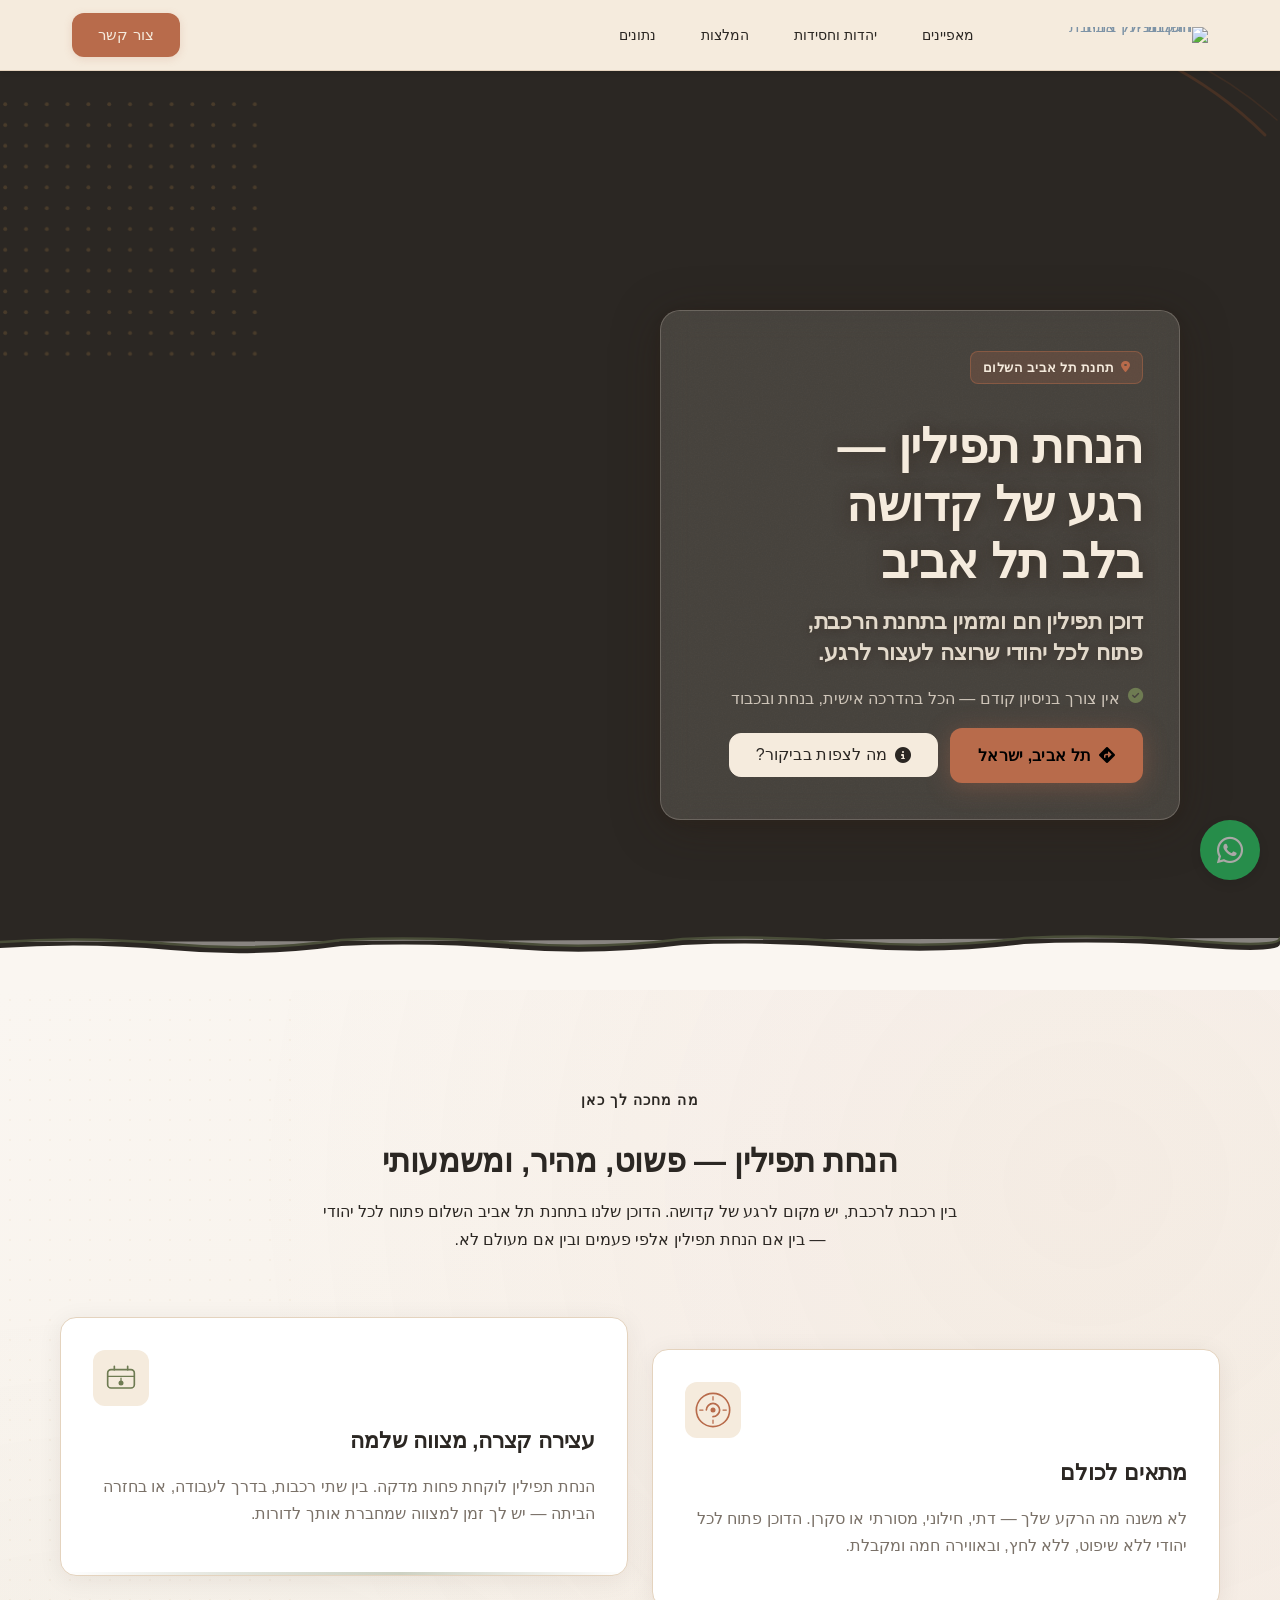
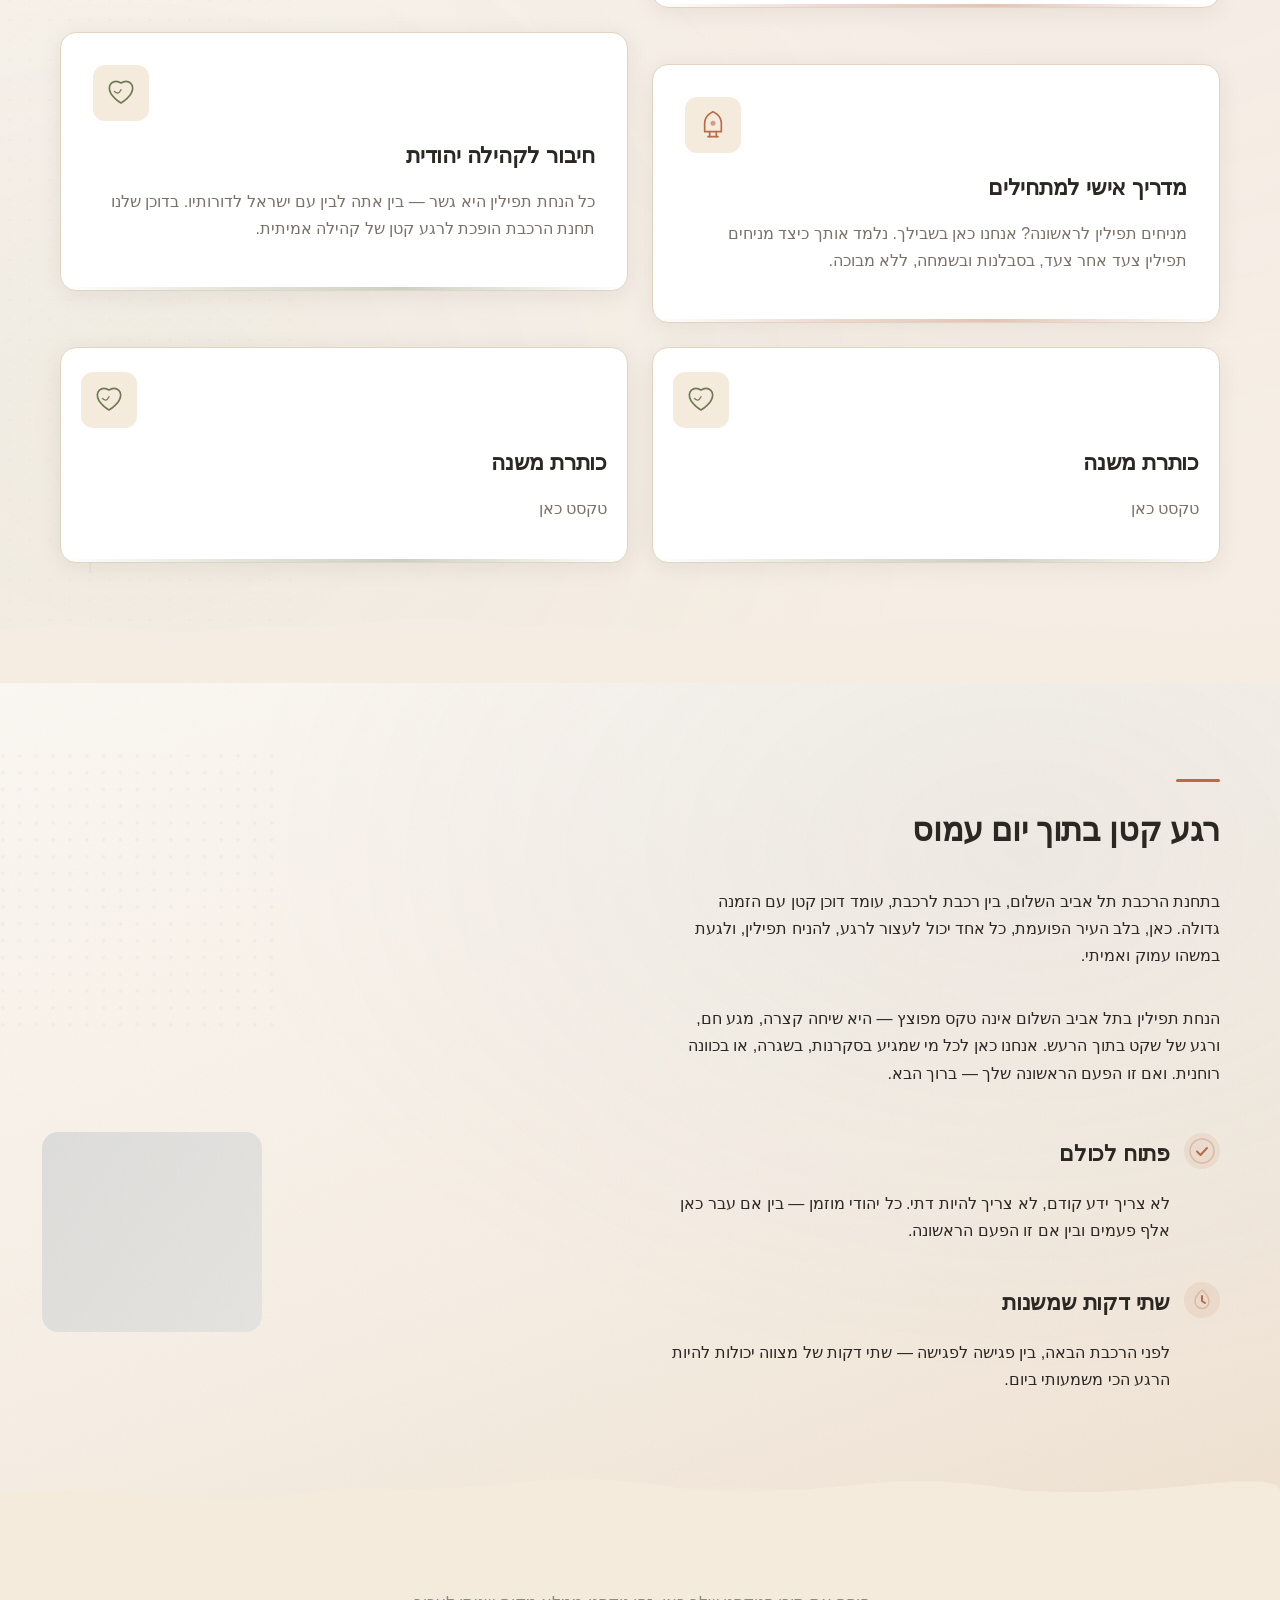
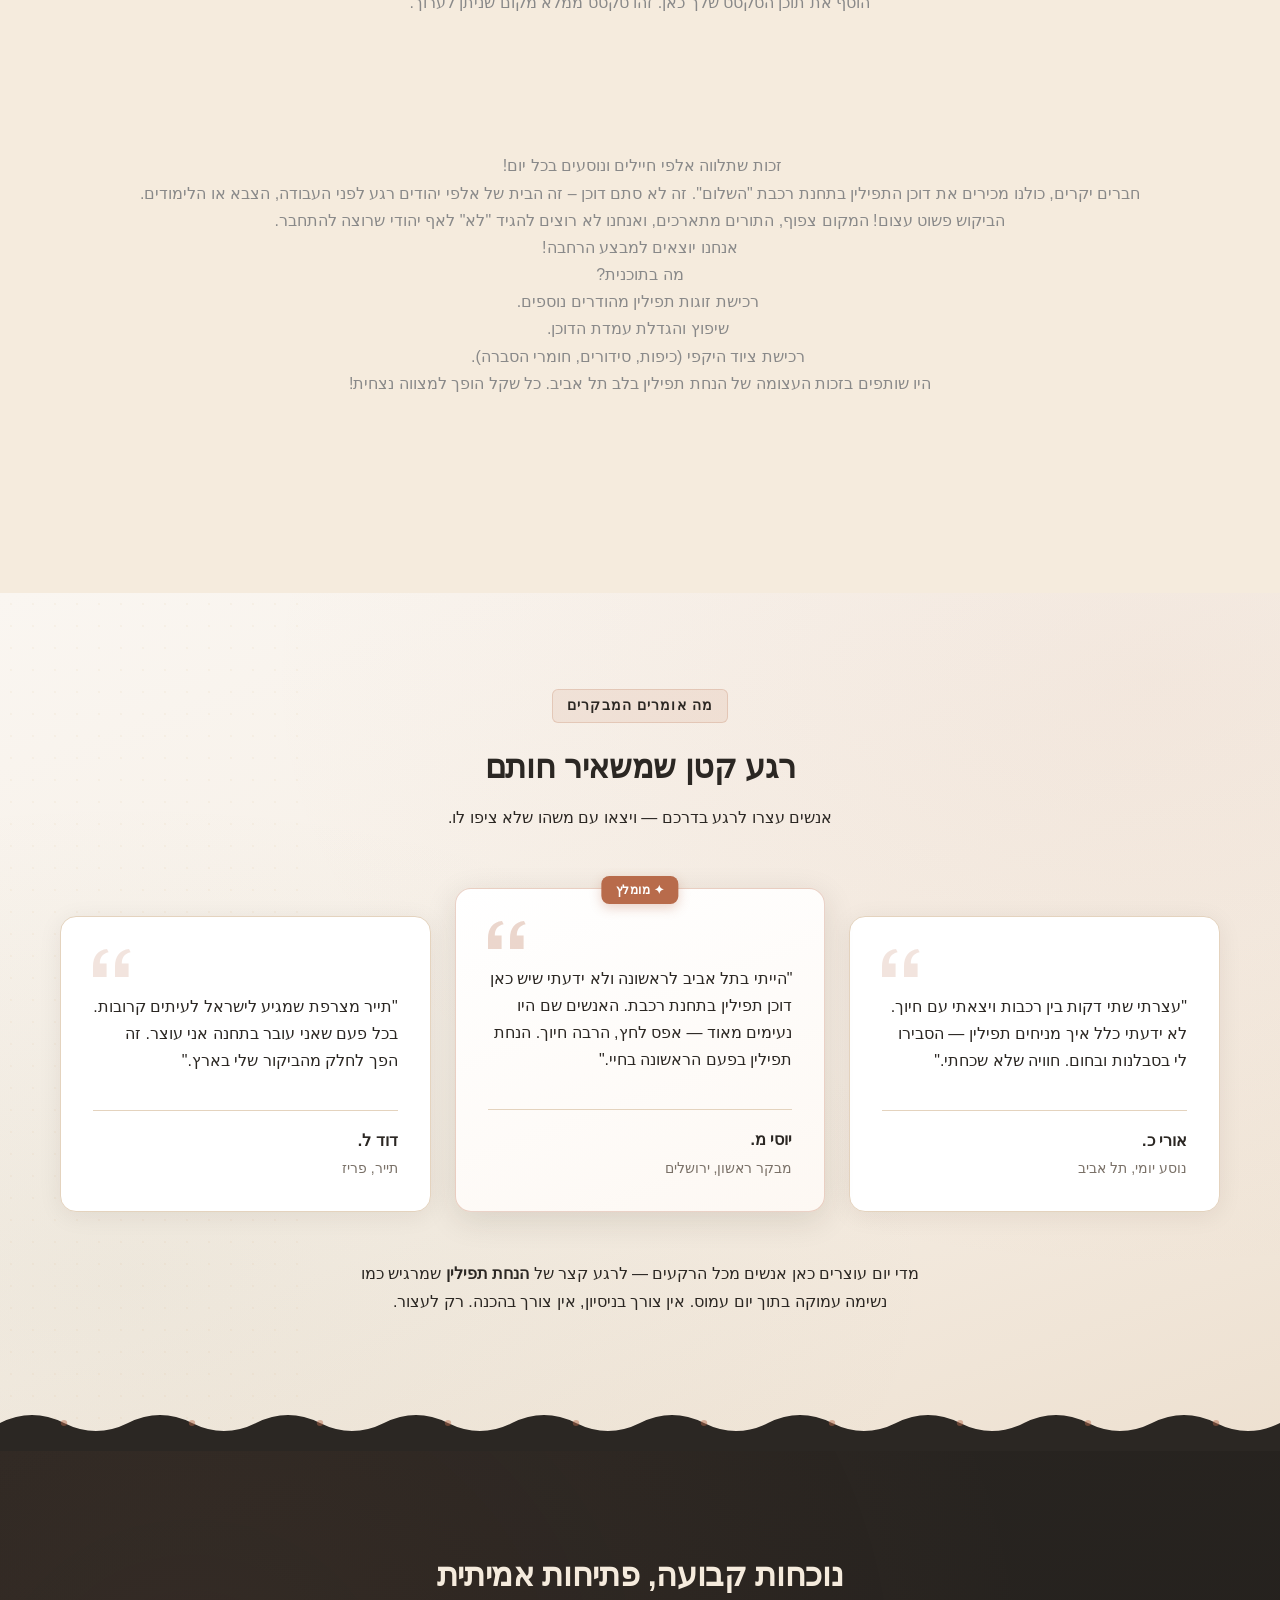
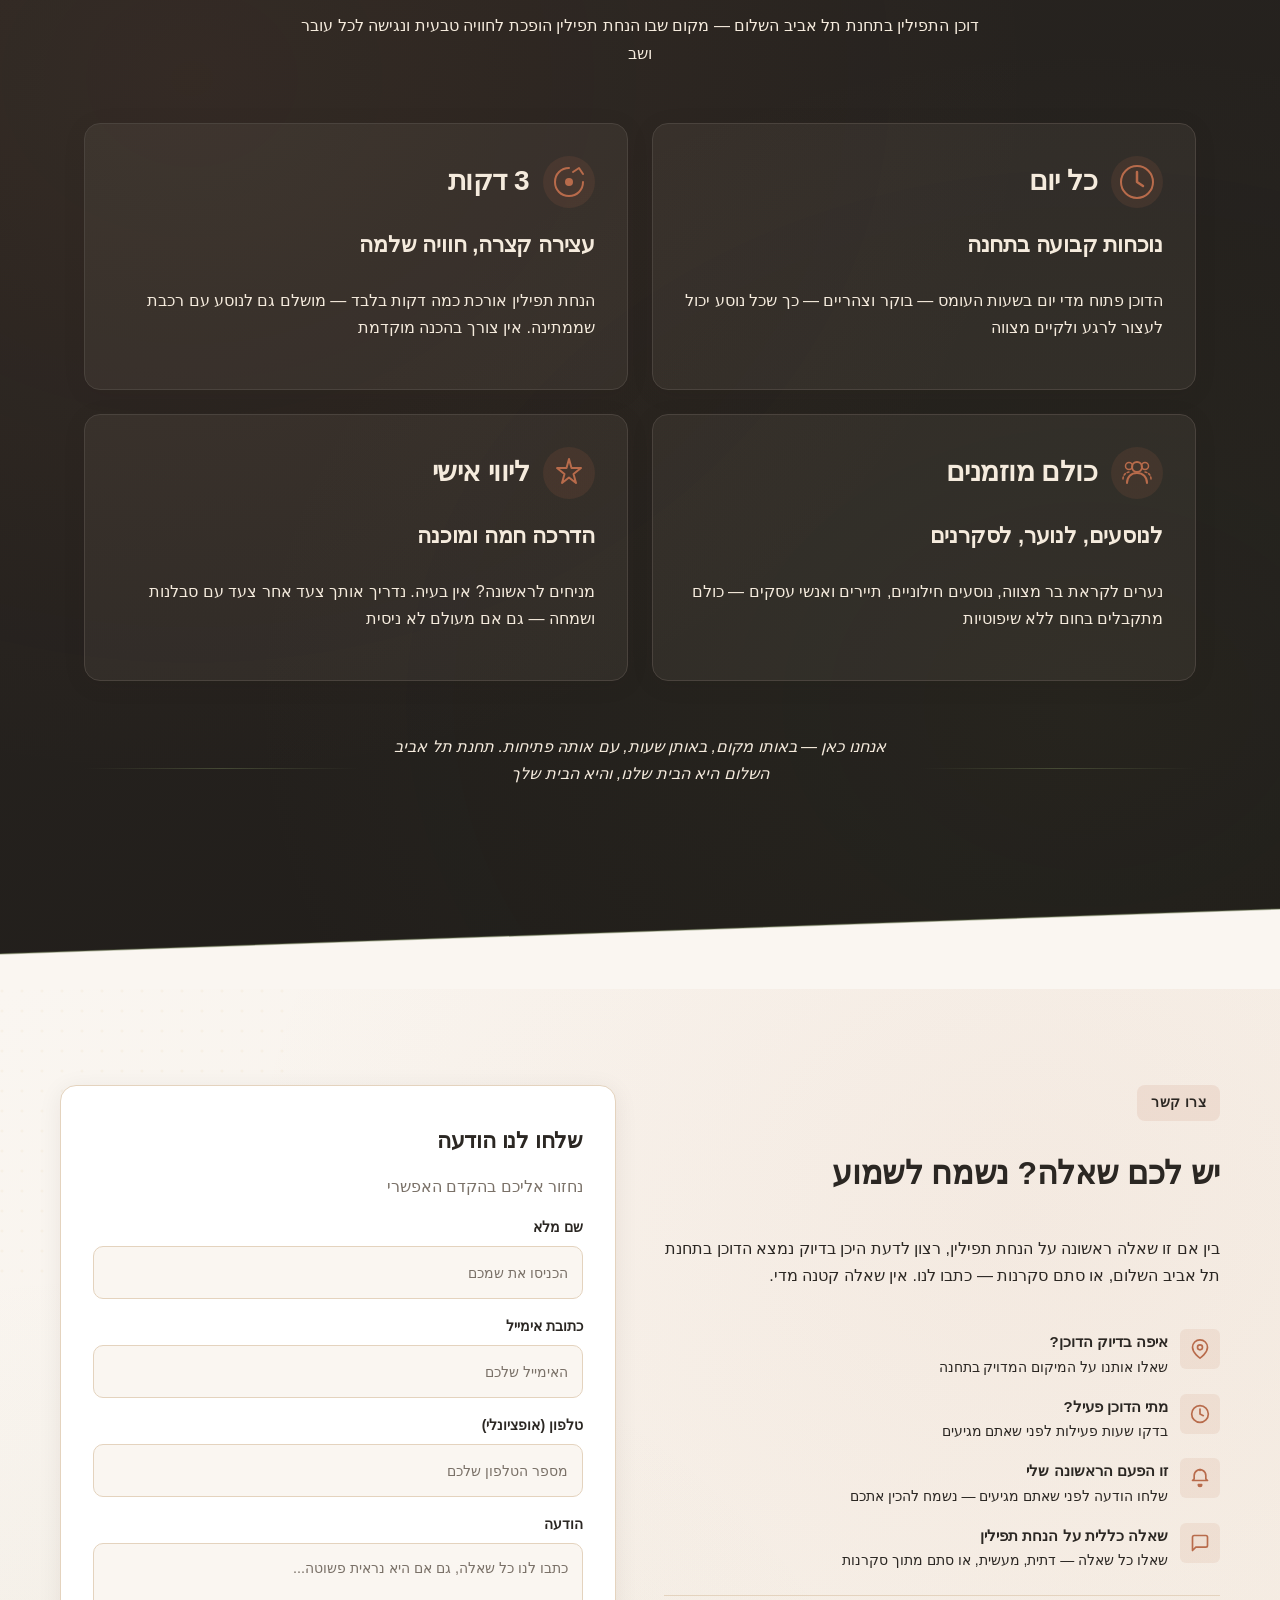
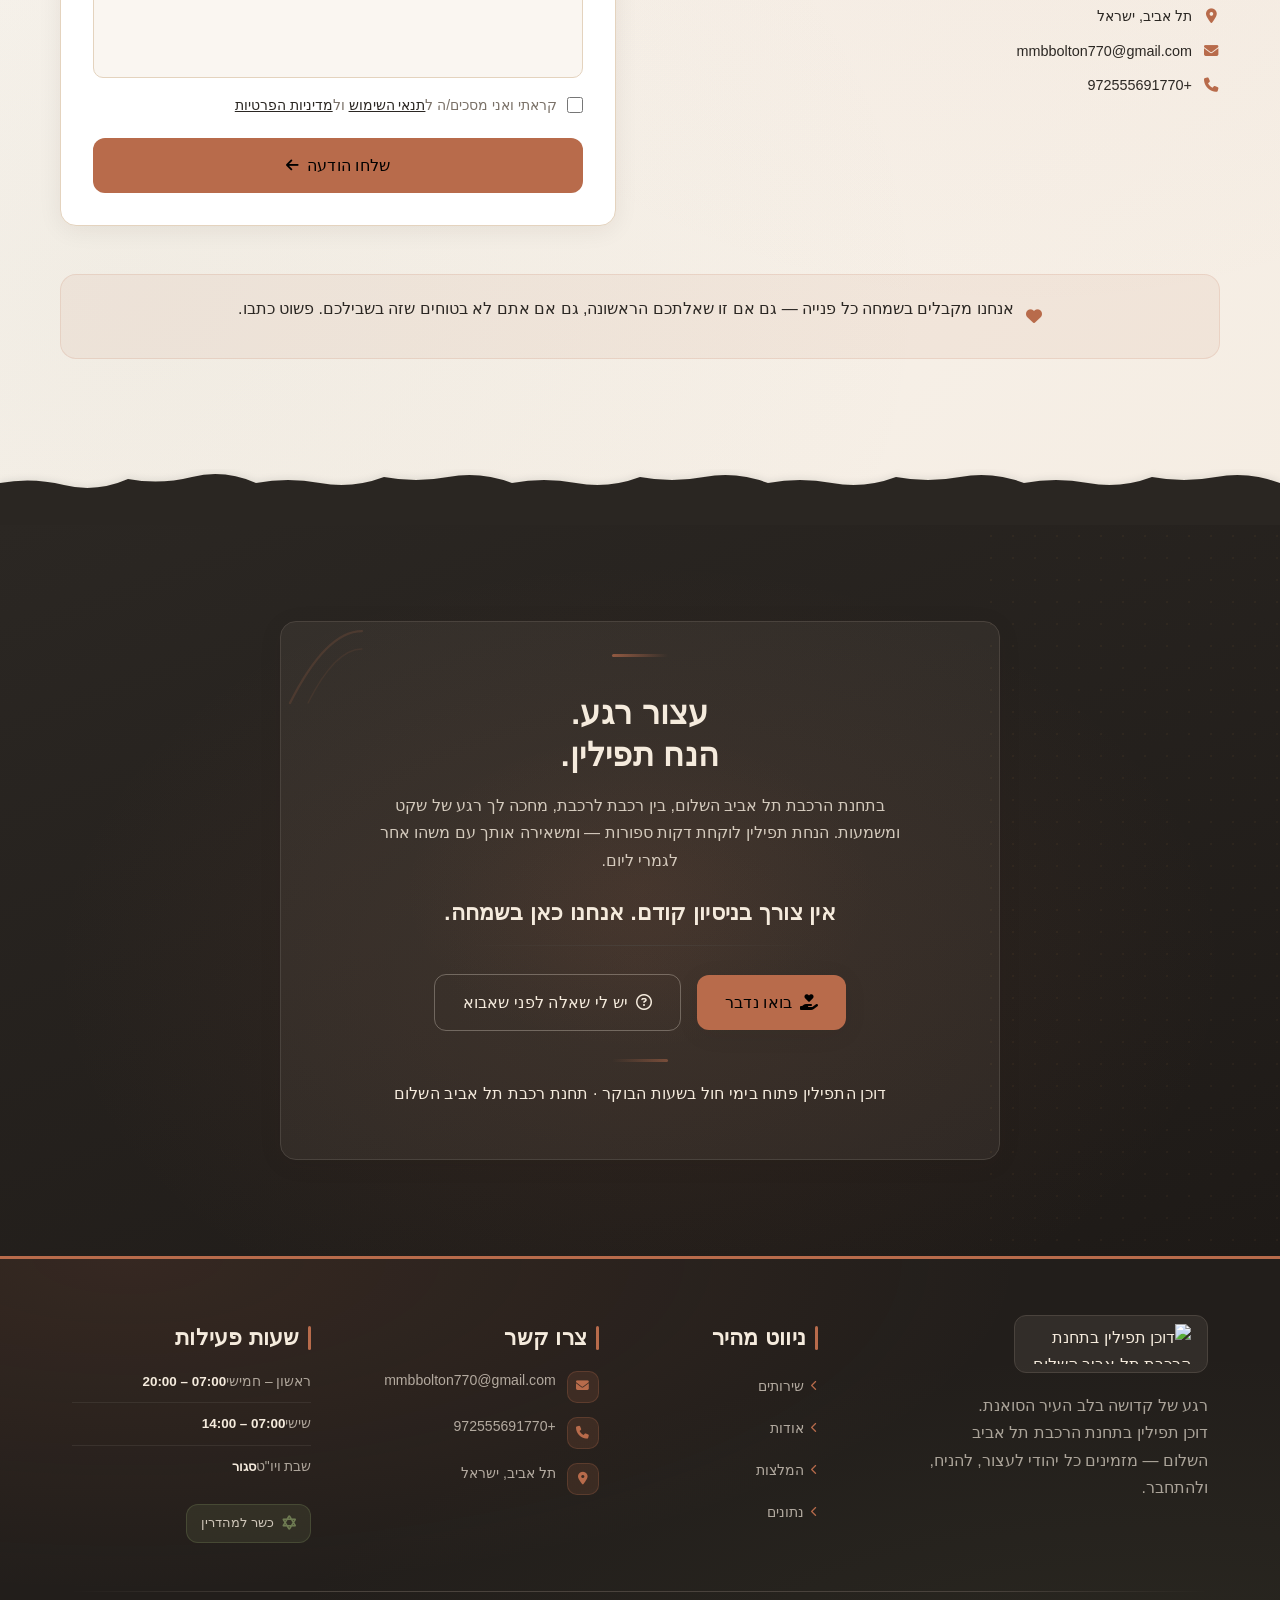
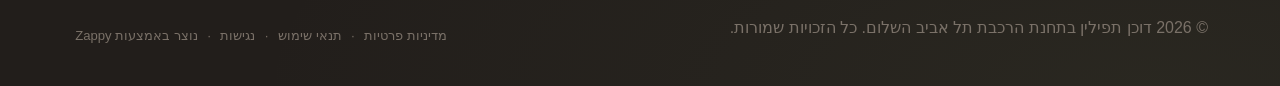
==== commit 90af6d13: "Incremental sync: 1 page(s) — update_button" ====
--- a/public/index.html
+++ b/public/index.html
@@ -1 +1 @@
-<!doctype html><html dir="rtl" lang="he"><head><meta charset="UTF-8"><meta content="width=device-width,initial-scale=1" name="viewport"><meta content="index, follow" name="robots"><title>הנחת תפילין — דוכן תפילין בתחנת הרכבת תל אביב השלום</title><meta content="A Tefillin booth located at Tel Aviv HaShalom train station, offering Jewish men the opportunity to put on Tefillin. The booth serves as a welcoming religious o" name="description"><meta content="הנחת תפילין, הנחת תפילין תל אביב השלום, דוכן תפילין בתחנת רכבת, איך מניחים תפילין למתחילים" name="keywords"><link href="/assets/favicon.ico" rel="icon" type="image/x-icon"><link href="/assets/favicon-16x16.png" rel="icon" type="image/png" sizes="16x16"><link href="/assets/favicon-32x32.png" rel="icon" type="image/png" sizes="32x32"><link href="/assets/favicon-48x48.png" rel="icon" type="image/png" sizes="48x48"><link href="/assets/favicon-192x192.png" rel="icon" type="image/png" sizes="192x192"><link href="/assets/favicon-512x512.png" rel="icon" type="image/png" sizes="512x512"><link href="/assets/apple-touch-icon.png" rel="apple-touch-icon"><script>!function(){"use strict";var t="7bafab84-ba64-4e38-86a7-c095a5668c16",e="https://api.zappy5.com/api/analytics/track",a=18e5,n=2592e6,o=!0,i=!0,r=!0;var s=function(){var e="zappy_visitor_"+t,a=null;try{if(a=localStorage.getItem(e)){var o=JSON.parse(a),i=Date.now();if(i-o.created<n)return o.lastSeen=i,localStorage.setItem(e,JSON.stringify(o)),o.id}}catch(t){console.warn("Zappy Analytics: LocalStorage not available")}var r="zv_"+Date.now()+"_"+Math.random().toString(36).substr(2,9);try{localStorage.setItem(e,JSON.stringify({id:r,created:Date.now(),lastSeen:Date.now()}))}catch(t){}return r}(),c=function(){var e="zappy_session_"+t,n=null;try{if(n=sessionStorage.getItem(e)){var o=JSON.parse(n),i=Date.now();if(i-o.timestamp<a)return o.timestamp=i,sessionStorage.setItem(e,JSON.stringify(o)),o.id}}catch(t){console.warn("Zappy Analytics: SessionStorage not available")}var r="zs_"+Date.now()+"_"+Math.random().toString(36).substr(2,9);try{sessionStorage.setItem(e,JSON.stringify({id:r,timestamp:Date.now()}))}catch(t){}return r}();function l(a,n){n=n||{};var o={website_id:t,event_type:a,page_path:window.location.pathname,referrer:document.referrer||"direct",visitor_id:s,session_id:c,metadata:n};if(navigator.sendBeacon){var i=new Blob([JSON.stringify(o)],{type:"application/json"});navigator.sendBeacon(e,i)}else fetch(e,{method:"POST",headers:{"Content-Type":"application/json"},body:JSON.stringify(o),keepalive:!0}).catch(function(t){console.warn("Zappy Analytics: Failed to track event",t)})}o&&l("pageview",{title:document.title,url:window.location.href}),i&&document.addEventListener("click",function(t){var e=t.target;if("BUTTON"===e.tagName||e.closest("button")){var a="BUTTON"===e.tagName?e:e.closest("button");l("click",{element:"button",text:a.textContent.trim().substring(0,100),id:a.id||null,class:a.className||null})}else if("A"===e.tagName||e.closest("a")){var n="A"===e.tagName?e:e.closest("a");l("navigation",{element:"link",text:n.textContent.trim().substring(0,100),href:n.href,external:n.hostname!==window.location.hostname})}},!0),r&&document.addEventListener("submit",function(t){var e=t.target;l("form_submit",{form_id:e.id||null,form_name:e.name||null,form_action:e.action||null,form_method:e.method||"GET"})},!0);var m=Date.now();window.addEventListener("beforeunload",function(){l("page_unload",{time_on_page:Math.floor((Date.now()-m)/1e3),page_path:window.location.pathname})}),window.zappyAnalytics={track:l,getVisitorId:function(){return s},getSessionId:function(){return c}}}()</script><meta content="הנחת תפילין — דוכן תפילין בתחנת הרכבת תל אביב השלום" property="og:title"><meta content="A Tefillin booth located at Tel Aviv HaShalom train station, offering Jewish men the opportunity to put on Tefillin. The booth serves as a welcoming religious o" property="og:description"><meta content="summary_large_image" name="twitter:card"><meta content="הנחת תפילין — דוכן תפילין בתחנת הרכבת תל אביב השלום" name="twitter:title"><meta content="A Tefillin booth located at Tel Aviv HaShalom train station, offering Jewish men the opportunity to put on Tefillin. The booth serves as a welcoming religious o" name="twitter:description"><meta content="website" property="og:type"><meta content="he_IL" property="og:locale"><link href="https://cdnjs.cloudflare.com/ajax/libs/font-awesome/6.4.0/css/all.min.css" rel="stylesheet"><link href="/assets/favicon.ico" rel="icon" type="image/x-icon"><link href="/assets/favicon-16x16.png" rel="icon" type="image/png" sizes="16x16"><link href="/assets/favicon-32x32.png" rel="icon" type="image/png" sizes="32x32"><link href="/assets/favicon-48x48.png" rel="icon" type="image/png" sizes="48x48"><link href="/assets/favicon-192x192.png" rel="icon" type="image/png" sizes="192x192"><link href="/assets/favicon-512x512.png" rel="icon" type="image/png" sizes="512x512"><link href="/assets/apple-touch-icon.png" rel="apple-touch-icon"><link href="https://cdn.jsdelivr.net/npm/vanilla-cookieconsent@3/dist/cookieconsent.css" rel="stylesheet"><script src="https://cdn.jsdelivr.net/npm/vanilla-cookieconsent@3/dist/cookieconsent.umd.js"></script><script src="https://cdn.jsdelivr.net/gh/mickidum/acc_toolbar/acctoolbar/acctoolbar.min.js"></script><link href="/styles.css" rel="stylesheet"><style id="zappy-dropdown-submenu-styles">#navMenu li:has(.sub-menu),.nav-menu li:has(.sub-menu),.navbar li:has(.sub-menu),nav li:has(.sub-menu){position:relative}#navMenu .sub-menu,.nav-menu .sub-menu,.navbar .sub-menu,nav .sub-menu{display:block!important;position:absolute!important;top:100%;left:0;min-width:220px;background:#fff;border-radius:8px;box-shadow:0 8px 25px rgba(0,0,0,.15);padding:8px 0;opacity:0;visibility:hidden;transform:translateY(10px);transition:all .3s ease;z-index:1000;list-style:none;pointer-events:none}#navMenu li:hover>.sub-menu,.nav-menu li:hover>.sub-menu,.navbar li:hover>.sub-menu,nav li:hover>.sub-menu{opacity:1!important;visibility:visible!important;transform:translateY(0)!important;pointer-events:auto!important}.sub-menu li{list-style:none;margin:0;padding:0}.sub-menu a{display:block!important;padding:10px 16px!important;color:var(--text-dark,#333)!important;font-weight:500;text-decoration:none;white-space:nowrap;transition:background-color .2s}.sub-menu .zappy-nav-child>a{padding-left:28px!important;font-size:.9em!important;opacity:.85!important}[dir=rtl] .sub-menu .zappy-nav-child>a,html[lang=ar] .sub-menu .zappy-nav-child>a,html[lang=he] .sub-menu .zappy-nav-child>a{padding-left:10px!important;padding-right:28px!important}.sub-menu .zappy-nav-parent>a{font-weight:600!important}.sub-menu a:hover{background-color:#f5f5f5}[dir=rtl] .nav-menu .sub-menu,[dir=rtl] .navbar .sub-menu,[dir=rtl] nav .sub-menu,html[lang=ar] .nav-menu .sub-menu,html[lang=ar] .navbar .sub-menu,html[lang=ar] nav .sub-menu,html[lang=he] .nav-menu .sub-menu,html[lang=he] .navbar .sub-menu,html[lang=he] nav .sub-menu{left:auto!important;right:0!important}.sub-menu:empty,.sub-menu:not(:has(li)):not(:has(> a)),.sub-menu:not(:has(li:not(.zappy-hidden-menu-item))):not(:has(> a)){display:none!important;opacity:0!important;visibility:hidden!important;pointer-events:none!important}li:has(.menu-group-title):hover>.sub-menu{opacity:1!important;visibility:visible!important;transform:translateY(0)!important;pointer-events:auto!important}#navMenu>li>.menu-group-title,.nav-menu>li>.menu-group-title{display:inline-block;padding:.5rem 1rem;cursor:default;user-select:none}@media (max-width:768px){#navMenu .sub-menu,.nav-menu .sub-menu,.navbar .sub-menu,nav .sub-menu{position:static!important;transform:none!important;box-shadow:none!important;background:0 0!important;max-height:0;overflow:hidden;opacity:0;visibility:hidden;transition:max-height .3s ease,opacity .3s ease;padding:0!important;border-radius:0!important}#navMenu .sub-menu.mobile-expanded,.nav-menu .sub-menu.mobile-expanded,.navbar .sub-menu.mobile-expanded{max-height:none!important;overflow-y:visible!important;opacity:1!important;visibility:visible!important;padding:8px 0 8px 16px!important}[dir=rtl] .sub-menu.mobile-expanded,html[lang=he] .sub-menu.mobile-expanded{padding:8px 16px 8px 0!important}#navMenu li:hover>.sub-menu,.nav-menu li:hover>.sub-menu,.navbar li:hover>.sub-menu,nav li:hover>.sub-menu{opacity:0;visibility:hidden;pointer-events:none}#navMenu li>.sub-menu.mobile-expanded,.nav-menu li>.sub-menu.mobile-expanded,.navbar li>.sub-menu.mobile-expanded,nav li>.sub-menu.mobile-expanded{opacity:1!important;visibility:visible!important;pointer-events:auto!important}#navMenu li:has(.sub-menu),.nav-menu li:has(.sub-menu),.navbar li:has(.sub-menu),nav li:has(.sub-menu){display:flex!important;flex-wrap:wrap!important;align-items:center!important;position:relative!important;min-height:44px!important}#navMenu li:has(.sub-menu)>a,.nav-menu li:has(.sub-menu)>a,.navbar li:has(.sub-menu)>a,nav li:has(.sub-menu)>a{flex:1!important;min-width:0!important}#navMenu li:has(.sub-menu)>.menu-group-title,.nav-menu li:has(.sub-menu)>.menu-group-title,.navbar li:has(.sub-menu)>.menu-group-title,nav li:has(.sub-menu)>.menu-group-title{flex:1!important;min-width:0!important;padding:0!important;line-height:inherit!important}#navMenu li:has(.sub-menu)>.sub-menu,.nav-menu li:has(.sub-menu)>.sub-menu,.navbar li:has(.sub-menu)>.sub-menu,nav li:has(.sub-menu)>.sub-menu{flex-basis:100%!important;width:100%!important}#navMenu li:has(.sub-menu)>a [class*=arrow],#navMenu li:has(.sub-menu)>a [class*=chevron],.nav-menu li:has(.sub-menu)>a .fa-angle-down,.nav-menu li:has(.sub-menu)>a .fa-chevron-down,.nav-menu li:has(.sub-menu)>a [class*=arrow],.nav-menu li:has(.sub-menu)>a [class*=chevron],nav li:has(.sub-menu)>a [class*=arrow],nav li:has(.sub-menu)>a [class*=chevron]{display:none!important;visibility:hidden!important}.mobile-submenu-toggle{display:flex!important;align-items:center!important;justify-content:center!important;width:44px!important;height:auto!important;background:0 0!important;border:none!important;cursor:pointer!important;color:var(--text-dark)!important;position:static!important;flex-shrink:0!important;align-self:stretch!important;z-index:2!important;padding:0!important;margin:0!important}.mobile-submenu-toggle::after{content:''!important;width:0!important;height:0!important;border-left:6px solid transparent!important;border-right:6px solid transparent!important;border-top:7px solid currentColor!important;transition:transform .3s ease!important}.mobile-submenu-toggle.expanded::after{transform:rotate(180deg)!important}.sub-menu a{padding:10px 0!important;display:block!important;color:var(--text-dark)!important;white-space:normal!important}.sub-menu .zappy-nav-child>a{padding-left:28px!important;font-size:.9em!important;opacity:.85!important}[dir=rtl] .sub-menu .zappy-nav-child>a,html[lang=ar] .sub-menu .zappy-nav-child>a,html[lang=he] .sub-menu .zappy-nav-child>a{padding-left:0!important;padding-right:28px!important}.sub-menu .zappy-nav-parent>a{font-weight:600!important}#navMenu.active,.nav-menu.active{max-width:100vw!important;overflow-x:hidden!important;box-sizing:border-box!important}.navbar .sub-menu li a,.zappy-products-dropdown .sub-menu a,nav.navbar .sub-menu li a{color:var(--text-dark)!important}}@media (min-width:769px){.mobile-submenu-toggle{display:none!important}}</style><style id="zappy-widget-visibility">html[dir=rtl] .whatsapp-float{right:20px!important;left:auto!important}html:not([dir]) .whatsapp-float,html[dir=ltr] .whatsapp-float{left:20px!important;right:auto!important}html[dir=rtl] #mic-access-tool-general-button,html[dir=rtl] #mic-init-access-tool #mic-access-tool-general-button,html[dir=rtl] #mic-init-access-tool .mic-access-tool-general-button,html[dir=rtl] ._access-icon,html[dir=rtl] .mic-access-tool-general-button{left:20px!important;right:auto!important}html:not([dir]) #mic-access-tool-general-button,html:not([dir]) #mic-init-access-tool #mic-access-tool-general-button,html:not([dir]) #mic-init-access-tool .mic-access-tool-general-button,html:not([dir]) ._access-icon,html:not([dir]) .mic-access-tool-general-button,html[dir=ltr] #mic-access-tool-general-button,html[dir=ltr] #mic-init-access-tool #mic-access-tool-general-button,html[dir=ltr] #mic-init-access-tool .mic-access-tool-general-button,html[dir=ltr] ._access-icon,html[dir=ltr] .mic-access-tool-general-button{right:20px!important;left:auto!important}@media (max-width:768px){.whatsapp-float{display:flex!important}}@media (min-width:769px){.whatsapp-float{display:flex!important}}@media (max-width:768px){#mic-access-tool-general-button,#mic-init-access-tool #mic-access-tool-general-button,#mic-init-access-tool .mic-access-tool-general-button,._access-icon,.mic-access-tool-general-button{display:flex!important;visibility:visible!important;opacity:1!important;pointer-events:auto!important}#mic-access-tool-box,#mic-init-access-tool #mic-access-tool-box,._access-menu,.mic-access-tool-box,div[id*=mic-access-tool-box]{visibility:hidden;opacity:0;pointer-events:auto!important}}@media (min-width:769px){#mic-access-tool-general-button,#mic-init-access-tool #mic-access-tool-general-button,#mic-init-access-tool .mic-access-tool-general-button,._access-icon,.mic-access-tool-general-button{display:flex!important;visibility:visible!important;opacity:1!important;pointer-events:auto!important}#mic-access-tool-box,#mic-init-access-tool #mic-access-tool-box,._access-menu,.mic-access-tool-box,div[id*=mic-access-tool-box]{visibility:hidden;opacity:0;pointer-events:auto!important}}</style></head><body><nav class="navbar" dir="rtl"><button class="mobile-toggle" aria-label="Menu" id="mobileToggle"><svg viewBox="0 0 24 24" fill="none" height="24" width="24" class="hamburger-icon"><path d="M3 12h18M3 6h18M3 18h18" stroke="currentColor" stroke-width="2" stroke-linecap="round"></path></svg> <svg viewBox="0 0 24 24" fill="none" height="24" width="24" class="close-icon" style="display:none"><path d="M18 6L6 18M6 6l12 12" stroke="currentColor" stroke-width="2" stroke-linecap="round"></path></svg></button> <button class="phone-header-btn" aria-label="Call" data-phone="+972555691770"><svg viewBox="0 0 24 24" fill="currentColor" height="20" width="20"><path d="M22 16.92v3a2 2 0 0 1-2.18 2 19.79 19.79 0 0 1-8.63-3.07 19.5 19.5 0 0 1-6-6 19.79 19.79 0 0 1-3.07-8.67A2 2 0 0 1 4.11 2h3a2 2 0 0 1 2 1.72 12.84 12.84 0 0 0 .7 2.81 2 2 0 0 1-.45 2.11L8.09 9.91a16 16 0 0 0 6 6l1.27-1.27a2 2 0 0 1 2.11-.45 12.84 12.84 0 0 0 2.81.7A2 2 0 0 1 22 16.92z"></path></svg></button><div class="nav-container"><div class="nav-right-group"><div class="nav-brand"><a href="/" class="logo-link"><img alt="דוכן תפילין בתחנת הרכבת תל אביב השלום" src="/assets/logo.webp" class="logo"></a></div><ul class="nav-menu" id="navMenu"><li><a href="#features">מאפיינים</a></li><li><a href="#index-about-section">יהדות וחסידות</a></li><li><a href="#testimonials">המלצות</a></li><li><a href="#stats">נתונים</a></li></ul></div><div class="nav-cta-container"><a href="#contact" class="nav-cta-btn">צור קשר</a></div></div></nav><script>window.addEventListener("load",function(){const e=document.querySelector(".navbar, nav, header");if(!e)return void console.log("[Navbar] Navbar element not found");let t=document.getElementById("mobileToggle")||document.querySelector(".mobile-toggle")||document.querySelector(".hamburger")||document.querySelector(".hamburger-menu")||document.querySelector(".menu-toggle")||document.querySelector(".burger-menu")||document.querySelector('[aria-label="Menu"]')||document.querySelector('[aria-label="תפריט"]');const o=document.querySelector(".phone-header-btn"),n=window.getComputedStyle(e);let r=n.backgroundColor;if(console.log("[Navbar] Initial navbar background:",r),"transparent"===r||"rgba(0, 0, 0, 0)"===r||r.startsWith("rgba")&&r.includes(", 0)")){const e=n.backgroundImage;if(e&&"none"!==e)console.log("[Navbar] Navbar has background image/gradient, using dark text"),r="rgb(240, 240, 240)";else{const e=window.getComputedStyle(document.body).backgroundColor;console.log("[Navbar] Navbar transparent, using body background:",e),r=e}}const a=r.match(/\d+/g);if(a&&a.length>=3){const e=(.299*parseInt(a[0])+.587*parseInt(a[1])+.114*parseInt(a[2]))/255;console.log("[Navbar] Mobile button colors preserved from Claude CSS (luminance:",e.toFixed(2)+")");const n=document.createElement("style");n.id="zappy-mobile-nav-fix";document.documentElement.lang;document.documentElement.dir,n.textContent='\n        /* Hide mobile buttons on desktop, show only on mobile */\n        @media (min-width: 769px) {\n          .mobile-toggle,\n          .phone-header-btn {\n            display: none !important;\n          }\n        }\n        \n        /* Show and position mobile buttons correctly on mobile */\n        @media (max-width: 768px) {\n          .mobile-toggle,\n          .phone-header-btn {\n            position: absolute !important;\n            top: 50% !important;\n            transform: translateY(-50%) !important;\n            z-index: 1001 !important;\n            display: flex !important;\n            align-items: center !important;\n            justify-content: center !important;\n            width: 36px !important;\n            height: 36px !important;\n            border-radius: 50% !important;\n            border: none !important;\n            cursor: pointer !important;\n            padding: 6px !important;\n            background: none !important;\n            color: var(--nav-text, var(--text-dark)) !important;\n          }\n          \n          /* LTR positioning (default): hamburger LEFT, phone RIGHT */\n          html:not([dir="rtl"]):not([lang="he"]):not([lang="ar"]) .mobile-toggle,\n          html[dir="ltr"] .mobile-toggle {\n            left: 12px !important;\n            right: auto !important;\n          }\n          html:not([dir="rtl"]):not([lang="he"]):not([lang="ar"]) .phone-header-btn,\n          html[dir="ltr"] .phone-header-btn {\n            right: 12px !important;\n            left: auto !important;\n          }\n          \n          /* RTL positioning: hamburger RIGHT, phone LEFT */\n          html[dir="rtl"] .mobile-toggle,\n          html[lang="he"] .mobile-toggle,\n          html[lang="ar"] .mobile-toggle {\n            right: 12px !important;\n            left: auto !important;\n          }\n          html[dir="rtl"] .phone-header-btn,\n          html[lang="he"] .phone-header-btn,\n          html[lang="ar"] .phone-header-btn {\n            left: 12px !important;\n            right: auto !important;\n          }\n          \n          /* CRITICAL: Ensure nav-container has min-height on mobile */\n          /* All children are positioned absolutely/fixed on mobile, so height:auto collapses to 0 */\n          .nav-container {\n            min-height: 70px !important;\n            position: relative !important;\n          }\n          \n          /* Ensure SVG icons are properly sized and inherit color */\n          .mobile-toggle svg,\n          .phone-header-btn svg {\n            width: 24px !important;\n            height: 24px !important;\n            /* Don\'t force display - let JavaScript control hamburger/close toggle */\n          }\n          \n          /* Reset nav-cta-container on mobile - remove desktop box-shadow/padding */\n          /* that creates a visible ghost box when CTA button is hidden */\n          .nav-cta-container {\n            box-shadow: none !important;\n            padding: 0 !important;\n          }\n          \n          /* Hide nav-cta-container entirely on mobile when there\'s no lang-switcher */\n          /* (only the CTA button is inside, and it\'s hidden on mobile) */\n          .nav-cta-container:not(:has(.lang-switcher)) {\n            display: none !important;\n          }\n          \n          /* CRITICAL: Prevent hero image fade gradient from bleeding over headline text */\n          /* The .image-fade-gradient has bottom: -30px (extends below parent) */\n          /* On mobile stacked layout, this overlaps the h1 text below the image */\n          .hero-image-column {\n            overflow: hidden !important;\n          }\n          .image-fade-gradient {\n            bottom: 0 !important;\n          }\n          \n          /* Hide desktop language switcher on mobile - hamburger menu handles it */\n          /* High specificity to override stored CSS */\n          .lang-switcher,\n          .nav-cta-container .lang-switcher,\n          .nav-container .lang-switcher,\n          .navbar .lang-switcher,\n          .navbar .nav-cta-container .lang-switcher {\n            display: none !important;\n          }\n        }\n      ';const r=document.getElementById("zappy-mobile-nav-fix");r&&r.remove(),document.head.appendChild(n),console.log("[Navbar] Critical CSS injected for mobile nav positioning");const i=window.innerWidth<=768;if(t){const e=t.querySelector(".hamburger-icon"),o=t.querySelector(".close-icon");e&&(e.style.setProperty("width","24px","important"),e.style.setProperty("height","24px","important"),e.style.setProperty("display","block","important")),o&&(o.style.setProperty("width","24px","important"),o.style.setProperty("height","24px","important"),o.style.setProperty("display","none","important")),i?(t.style.setProperty("position","absolute","important"),t.style.setProperty("top","50%","important"),t.style.setProperty("transform","translateY(-50%)","important"),t.style.setProperty("z-index","1001","important"),t.style.removeProperty("left"),t.style.removeProperty("right"),console.log("[Navbar] Mobile toggle positioning applied (mobile viewport)")):(t.style.removeProperty("position"),t.style.removeProperty("top"),t.style.removeProperty("transform"),t.style.removeProperty("z-index"),t.style.removeProperty("left"),t.style.removeProperty("right"),console.log("[Navbar] Desktop viewport - cleared mobile toggle inline positioning"))}if(o){const e=o.querySelector("svg");e&&(e.style.width="24px",e.style.height="24px",e.setAttribute("width","24"),e.setAttribute("height","24")),i?(o.style.setProperty("position","absolute","important"),o.style.setProperty("top","50%","important"),o.style.setProperty("transform","translateY(-50%)","important"),o.style.setProperty("z-index","1001","important"),o.style.removeProperty("left"),o.style.removeProperty("right"),console.log("[Navbar] Phone button positioning applied (mobile viewport)")):(o.style.removeProperty("position"),o.style.removeProperty("top"),o.style.removeProperty("transform"),o.style.removeProperty("z-index"),o.style.removeProperty("left"),o.style.removeProperty("right"),console.log("[Navbar] Desktop viewport - cleared phone button inline positioning"))}}else console.log("[Navbar] Could not parse background color:",r);t=document.getElementById("mobileToggle")||document.querySelector(".mobile-toggle")||document.querySelector(".hamburger")||document.querySelector(".hamburger-menu")||document.querySelector(".menu-toggle")||document.querySelector(".burger-menu")||document.querySelector('[aria-label="Menu"]')||document.querySelector('[aria-label="תפריט"]');const i=document.getElementById("navMenu")||document.querySelector(".nav-menu")||document.querySelector(".nav-links")||document.querySelector("nav ul:not(.submenu)");if(!t||!i)return void console.log("[Navbar] Mobile toggle or menu not found:",{toggle:!!t,menu:!!i});i.id||(i.id="navMenu"),console.log("[Navbar] Initializing mobile menu...");const l=t.cloneNode(!0);t.parentNode.replaceChild(l,t),l.addEventListener("click",function(e){e.preventDefault(),e.stopPropagation();const t=this.querySelector(".hamburger-icon"),o=this.querySelector(".close-icon");i.classList.contains("active")?(i.classList.remove("active"),t&&t.style.setProperty("display","block","important"),o&&o.style.setProperty("display","none","important"),document.body.style.overflow="",console.log("[Navbar] Menu closed")):(i.classList.add("active"),t&&t.style.setProperty("display","none","important"),o&&o.style.setProperty("display","block","important"),document.body.style.overflow="hidden",console.log("[Navbar] Menu opened"))}),i.querySelectorAll("a").forEach(function(e){e.addEventListener("click",function(){if("#"===this.getAttribute("href"))return;const e=l.querySelector(".hamburger-icon"),t=l.querySelector(".close-icon");i.classList.remove("active"),e&&e.style.setProperty("display","block","important"),t&&t.style.setProperty("display","none","important"),document.body.style.overflow="",console.log("[Navbar] Menu closed (link clicked)")})});var s=i.querySelectorAll(".dropdown-toggle");s.forEach(function(e){e.addEventListener("click",function(e){e.preventDefault(),e.stopPropagation();var t=this.closest(".nav-dropdown");t&&(t.parentNode.querySelectorAll(".nav-dropdown.open").forEach(function(e){e!==t&&e.classList.remove("open")}),t.classList.toggle("open"),console.log("[Navbar] Dropdown toggled:",t.classList.contains("open")?"open":"closed"))})}),document.addEventListener("click",function(e){e.target.closest(".nav-dropdown")||document.querySelectorAll(".nav-dropdown.open").forEach(function(e){e.classList.remove("open")})}),console.log("[Navbar] Dropdown handlers initialized for "+s.length+" dropdowns"),o&&o.addEventListener("click",function(){const e=document.querySelectorAll('a[href^="tel:"]'),t=e.length>0?e[0].getAttribute("href").replace("tel:",""):"+972555691770";window.location.href="tel:"+t,console.log("[Navbar] Phone button clicked")}),console.log("[Navbar] Mobile menu initialized successfully")})</script><main><section class="index-hero-section" id="zappy-section-0" data-layout-spec="בית-hero" dir="rtl" data-hero-type="fullscreen-scrim"><div class="index-hero-bg"><img alt="דוכן תפילין בתחנת הרכבת תל אביב השלום — מקום חם ומזמין להנחת תפילין" src="/assets/site-index-hero-image-1.webp" data-context="A warm, realistic photograph taken inside or just beside Tel Aviv HaShalom train station. A small welcoming Tefillin booth stands in the foreground with a friendly man in a kippah and tzitzit smiling at passing commuters. The station environment is visible in the background — modern architecture, natural light streaming through large windows, commuters walking by. The booth has a simple wooden table with tefillin boxes, a small Hebrew sign, and perhaps a small Israeli flag. The mood is calm, inviting, and human — not formal or institutional. Warm golden-hour light, soft focus on the background crowd, sharp focus on the booth and the welcoming attendant." data-hero-bg="true" data-placeholder="index-hero-image-1" height="700" width="1200"></div><div class="index-hero-scrim" aria-hidden="true"></div><svg viewBox="0 0 120 100" xmlns="http://www.w3.org/2000/svg" aria-hidden="true" data-no-icon-edit="true" fill="none" class="index-hero-corner-flourish"><path d="M10,90 Q40,60 80,40 Q100,30 115,10" stroke="#C8622A" stroke-width="2" stroke-linecap="round" fill="none" opacity="0.18"></path><path d="M2,80 Q30,55 65,38 Q90,25 108,5" stroke="#C8622A" stroke-width="1" stroke-linecap="round" fill="none" opacity="0.1"></path></svg> <svg viewBox="0 0 200 200" xmlns="http://www.w3.org/2000/svg" aria-hidden="true" data-no-icon-edit="true" class="index-hero-dots"><pattern height="16" id="hero-dot-pattern" patternUnits="userSpaceOnUse" width="16" x="0" y="0"><circle cx="4" cy="4" r="1.5" fill="#C8914A" opacity="0.35"></circle></pattern><rect height="200" width="200" fill="url(#hero-dot-pattern)"></rect></svg><div class="index-hero-container"><div class="index-hero-card"><span class="index-hero-badge"><i class="fas fa-map-marker-alt" aria-hidden="true"></i> תחנת תל אביב השלום</span><h1 class="index-hero-h1">הנחת תפילין —<br>רגע של קדושה<br>בלב תל אביב</h1><h3 class="index-hero-subtitle">דוכן תפילין חם ומזמין בתחנת הרכבת,<br>פתוח לכל יהודי שרוצה לעצור לרגע.</h3><p class="index-hero-reassurance"><i class="fas fa-check-circle" aria-hidden="true"></i> אין צורך בניסיון קודם — הכל בהדרכה אישית, בנחת ובכבוד</p><div class="index-hero-ctas"><a href="#contact" class="index-hero-btn-primary"><i class="fas fa-directions" aria-hidden="true"></i>תל אביב, ישראל</a> <a href="#about" class="index-hero-btn-secondary"><i class="fas fa-info-circle" aria-hidden="true"></i> מה לצפות בביקור?</a></div></div></div><div class="index-hero-divider-wrapper"><svg viewBox="0 0 1200 90" xmlns="http://www.w3.org/2000/svg" aria-hidden="true" data-no-icon-edit="true" preserveAspectRatio="none"><path d="M0,42 Q80,36 160,44 T320,40 Q400,36 480,43 T640,39 Q720,35 800,42 T960,38 Q1040,34 1120,41 T1200,38" stroke="#6E7B52" stroke-width="2.5" stroke-linecap="round" fill="#FAF6F1" opacity="0.45"></path><path d="M0,90 L0,48 Q80,42 160,50 T320,46 Q400,42 480,49 T640,45 Q720,41 800,48 T960,44 Q1040,40 1120,47 T1200,44 L1200,90 Z" fill="#FAF6F1"></path></svg></div></section><section class="index-features-section" id="features" data-layout-spec="בית-features" dir="rtl"><div class="ifs-dot-pattern" aria-hidden="true"></div><svg viewBox="0 0 120 200" xmlns="http://www.w3.org/2000/svg" aria-hidden="true" data-no-icon-edit="true" fill="none" class="ifs-wheat-branch"><path d="M60 190 C60 190 62 150 65 120 C68 90 75 70 80 50" stroke="#C8B090" stroke-width="1.5" stroke-linecap="round" fill="none" opacity="0.35"></path><ellipse cx="75" cy="110" fill="#C8B090" opacity="0.25" rx="8" ry="4" transform="rotate(-30 75 110)"></ellipse><ellipse cx="70" cy="90" fill="#C8B090" opacity="0.25" rx="7" ry="3.5" transform="rotate(-20 70 90)"></ellipse><ellipse cx="78" cy="75" fill="#C8B090" opacity="0.25" rx="7" ry="3.5" transform="rotate(-35 78 75)"></ellipse><ellipse cx="73" cy="58" fill="#C8B090" opacity="0.25" rx="6" ry="3" transform="rotate(-15 73 58)"></ellipse><ellipse cx="80" cy="45" fill="#C8B090" opacity="0.25" rx="6" ry="3" transform="rotate(-40 80 45)"></ellipse></svg><div class="ifs-container"><div class="ifs-intro"><p class="zappy-editable"><span class="ifs-eyebrow" style="color:rgb(43, 39, 35) !important">מה מחכה לך כאן</span></p><h2 class="ifs-title">הנחת תפילין — פשוט, מהיר, ומשמעותי</h2><p class="ifs-subtitle" style="color:rgb(43, 39, 35) !important">בין רכבת לרכבת, יש מקום לרגע של קדושה. הדוכן שלנו בתחנת תל אביב השלום פתוח לכל יהודי — בין אם הנחת תפילין אלפי פעמים ובין אם מעולם לא.</p></div><div class="ifs-grid" data-zappy-grid-align="start"><article class="ifs-card ifs-card--offset-down" id="zappy-section-2" data-grid-item-index="0"><div class="ifs-card-icon"><svg viewBox="0 0 48 48" xmlns="http://www.w3.org/2000/svg" aria-hidden="true" fill="none" height="40" width="40" data-element-type="icon" data-icon-type="svg"><circle cx="24" cy="24" r="20" stroke="#B86B4B" stroke-width="2"></circle><path d="M16 24 C16 20 20 16 24 16 C28 16 32 20 32 24 C32 28 28 32 24 32" stroke="#B86B4B" stroke-width="2" stroke-linecap="round" fill="none"></path><circle cx="24" cy="24" r="3" fill="#B86B4B"></circle><path d="M24 8 L24 12 M24 36 L24 40 M8 24 L12 24 M36 24 L40 24" stroke="#B86B4B" stroke-width="1.5" stroke-linecap="round"></path></svg></div><div class="ifs-card-content"><h3 class="ifs-card-title">מתאים לכולם</h3><p class="ifs-card-text">לא משנה מה הרקע שלך — דתי, חילוני, מסורתי או סקרן. הדוכן פתוח לכל יהודי ללא שיפוט, ללא לחץ, ובאווירה חמה ומקבלת.</p></div><div class="ifs-card-divider" aria-hidden="true"></div></article><article class="ifs-card" id="zappy-section-3" data-grid-item-index="1"><div class="ifs-card-icon"><svg viewBox="0 0 48 48" xmlns="http://www.w3.org/2000/svg" aria-hidden="true" fill="none" height="40" width="40" data-element-type="icon" data-icon-type="svg"><rect height="22" width="32" rx="4" stroke="#6E7B52" stroke-width="2" x="8" y="14"></rect><path d="M16 14 L16 10 M32 14 L32 10" stroke="#6E7B52" stroke-width="2" stroke-linecap="round"></path><path d="M8 22 L40 22" stroke="#6E7B52" stroke-width="1.5"></path><circle cx="24" cy="30" r="3" fill="#6E7B52"></circle><path d="M24 27 L24 24" stroke="#6E7B52" stroke-width="1.5" stroke-linecap="round"></path></svg></div><div class="ifs-card-content"><h3 class="ifs-card-title">עצירה קצרה, מצווה שלמה</h3><p class="ifs-card-text">הנחת תפילין לוקחת פחות מדקה. בין שתי רכבות, בדרך לעבודה, או בחזרה הביתה — יש לך זמן למצווה שמחברת אותך לדורות.</p></div><div class="ifs-card-divider ifs-card-divider--olive" aria-hidden="true"></div></article><article class="ifs-card ifs-card--offset-down" id="zappy-section-4" data-grid-item-index="2"><div class="ifs-card-icon"><svg viewBox="0 0 48 48" xmlns="http://www.w3.org/2000/svg" aria-hidden="true" fill="none" height="40" width="40" data-element-type="icon" data-icon-type="svg"><path d="M24 8 C24 8 14 12 14 22 L14 32 L34 32 L34 22 C34 12 24 8 24 8Z" stroke="#B86B4B" stroke-width="2" fill="none" stroke-linejoin="round"></path><path d="M20 32 L20 38 M28 32 L28 38" stroke="#B86B4B" stroke-width="2" stroke-linecap="round"></path><path d="M18 38 L30 38" stroke="#B86B4B" stroke-width="2" stroke-linecap="round"></path><circle cx="24" cy="22" r="3" fill="#B86B4B" opacity="0.6"></circle></svg></div><div class="ifs-card-content"><h3 class="ifs-card-title">מדריך אישי למתחילים</h3><p class="ifs-card-text">מניחים תפילין לראשונה? אנחנו כאן בשבילך. נלמד אותך כיצד מניחים תפילין צעד אחר צעד, בסבלנות ובשמחה, ללא מבוכה.</p></div><div class="ifs-card-divider" aria-hidden="true"></div></article><article class="ifs-card" id="zappy-section-5" data-grid-item-index="3"><div class="ifs-card-icon"><svg viewBox="0 0 48 48" xmlns="http://www.w3.org/2000/svg" aria-hidden="true" fill="none" height="40" width="40" data-element-type="icon" data-icon-type="svg"><path d="M24 36 C24 36 10 28 10 18 C10 13 14 10 18 10 C21 10 24 12 24 12 C24 12 27 10 30 10 C34 10 38 13 38 18 C38 28 24 36 24 36Z" stroke="#6E7B52" stroke-width="2" fill="none" stroke-linejoin="round"></path><path d="M16 22 C16 22 18 24 20 24 C22 24 24 20 24 20" stroke="#6E7B52" stroke-width="1.5" stroke-linecap="round" fill="none"></path></svg></div><div class="ifs-card-content"><h3 class="ifs-card-title">חיבור לקהילה יהודית</h3><p class="ifs-card-text">כל הנחת תפילין היא גשר — בין אתה לבין עם ישראל לדורותיו. בדוכן שלנו תחנת הרכבת הופכת לרגע קטן של קהילה אמיתית.</p></div><div class="ifs-card-divider ifs-card-divider--olive" aria-hidden="true"></div></article><article class="ifs-card" id="zappy-section-6" data-grid-item-index="4" style="background-color:rgb(255, 255, 255) !important;padding:24px 20px !important;box-sizing:border-box;grid-area:auto !important"><div class="ifs-card-icon"><svg viewBox="0 0 48 48" xmlns="http://www.w3.org/2000/svg" aria-hidden="true" fill="none" height="40" width="40" data-element-type="icon" data-icon-type="svg" data-element-id="icon-1778083895913-6beasq5up"><path d="M24 36 C24 36 10 28 10 18 C10 13 14 10 18 10 C21 10 24 12 24 12 C24 12 27 10 30 10 C34 10 38 13 38 18 C38 28 24 36 24 36Z" stroke="#6E7B52" stroke-width="2" fill="none" stroke-linejoin="round"></path><path d="M16 22 C16 22 18 24 20 24 C22 24 24 20 24 20" stroke="#6E7B52" stroke-width="1.5" stroke-linecap="round" fill="none"></path></svg></div><div class="ifs-card-content"><h3 class="ifs-card-title">כותרת משנה</h3><p class="ifs-card-text">טקסט כאן</p></div><div class="ifs-card-divider ifs-card-divider--olive" aria-hidden="true"></div></article></div></div><div class="ifs-divider-wrapper"><svg viewBox="0 0 1200 90" xmlns="http://www.w3.org/2000/svg" aria-hidden="true" data-no-icon-edit="true" preserveAspectRatio="none"><path d="M0,90 L0,38 Q60,28 120,36 T240,32 Q300,36 360,28 T480,34 Q540,30 600,36 T720,30 Q780,36 840,28 T960,34 Q1020,30 1080,36 T1200,32 L1200,90 Z" fill="#F5EDE3"></path><path d="M0,90 L0,52 Q60,44 120,50 T240,46 Q300,50 360,44 T480,48 Q540,46 600,50 T720,44 Q780,50 840,44 T960,48 Q1020,46 1080,50 T1200,46 L1200,90 Z" fill="#F5EDE3" opacity="0.6"></path></svg></div></section><section class="index-about-section" id="index-about-section" data-layout-spec="בית-about" dir="rtl"><div class="index-about-texture" aria-hidden="true"></div><div class="index-about-dot-pattern" aria-hidden="true"><svg viewBox="0 0 300 300" xmlns="http://www.w3.org/2000/svg" aria-hidden="true" data-no-icon-edit="true" height="300" width="300"><defs><pattern height="18" id="about-dots" patternUnits="userSpaceOnUse" width="18" x="0" y="0"><circle cx="3" cy="3" r="2" fill="#C8914A" opacity="0.08"></circle></pattern></defs><rect height="300" width="300" fill="url(#about-dots)"></rect></svg></div><div class="index-about-container"><div class="index-about-content"><div class="index-about-accent-line" aria-hidden="true"></div><h2 class="index-about-heading">רגע קטן בתוך יום עמוס</h2><p class="index-about-lead">בתחנת הרכבת תל אביב השלום, בין רכבת לרכבת, עומד דוכן קטן עם הזמנה גדולה. כאן, בלב העיר הפועמת, כל אחד יכול לעצור לרגע, להניח תפילין, ולגעת במשהו עמוק ואמיתי.</p><p class="index-about-body" style="color:rgb(43, 39, 35) !important">הנחת תפילין בתל אביב השלום אינה טקס מפוצץ — היא שיחה קצרה, מגע חם, ורגע של שקט בתוך הרעש. אנחנו כאן לכל מי שמגיע בסקרנות, בשגרה, או בכוונה רוחנית. ואם זו הפעם הראשונה שלך — ברוך הבא.</p><div class="index-about-blurbs"><div class="index-about-blurb" data-grid-item-index="0"><div class="index-about-blurb-icon" aria-hidden="true"><svg viewBox="0 0 28 28" xmlns="http://www.w3.org/2000/svg" fill="none" height="28" width="28" data-element-type="icon" data-icon-type="svg"><circle cx="14" cy="14" r="12" stroke="currentColor" stroke-width="1.5" opacity="0.3"></circle><path d="M9 14.5l3.5 3.5 6.5-7" stroke="currentColor" stroke-width="2" stroke-linecap="round" stroke-linejoin="round"></path></svg></div><div class="index-about-blurb-text"><h3 class="index-about-blurb-title">פתוח לכולם</h3><p class="index-about-blurb-desc" style="color:rgb(43, 39, 35) !important">לא צריך ידע קודם, לא צריך להיות דתי. כל יהודי מוזמן — בין אם עבר כאן אלף פעמים ובין אם זו הפעם הראשונה.</p></div></div><div class="index-about-blurb" data-grid-item-index="1"><div class="index-about-blurb-icon" aria-hidden="true"><svg viewBox="0 0 28 28" xmlns="http://www.w3.org/2000/svg" fill="none" height="28" width="28" data-element-type="icon" data-icon-type="svg"><path d="M14 4C14 4 7 9 7 15.5a7 7 0 0 0 14 0C21 9 14 4 14 4Z" stroke="currentColor" stroke-width="1.5" stroke-linejoin="round" opacity="0.3"></path><path d="M14 10v5l3 2" stroke="currentColor" stroke-width="2" stroke-linecap="round" stroke-linejoin="round"></path></svg></div><div class="index-about-blurb-text"><h3 class="index-about-blurb-title">שתי דקות שמשנות</h3><p class="index-about-blurb-desc" style="color:rgb(43, 39, 35) !important">לפני הרכבת הבאה, בין פגישה לפגישה — שתי דקות של מצווה יכולות להיות הרגע הכי משמעותי ביום.</p></div></div></div></div><div class="index-about-imagery"><div class="index-about-backplate" aria-hidden="true"></div><figure class="index-about-main-fig"></figure><figure class="index-about-peek-fig"></figure></div></div><div class="index-about-divider-wrapper"><svg viewBox="0 0 1200 72" xmlns="http://www.w3.org/2000/svg" aria-hidden="true" data-no-icon-edit="true" preserveAspectRatio="none"><defs><linearGradient id="about-divider-grad" x1="0" x2="1" y1="0" y2="0"><stop offset="0%" stop-color="#7D93A6" stop-opacity="0.18"></stop><stop offset="50%" stop-color="#A8BBCA" stop-opacity="0.12"></stop><stop offset="100%" stop-color="#F5EBDD" stop-opacity="0"></stop></linearGradient></defs><path d="M0,72 L0,36 Q80,28 160,38 T320,30 Q400,36 480,26 T640,32 Q720,38 800,28 T960,34 Q1040,38 1120,28 T1200,34 L1200,72 Z" fill="var(--bg-light)"></path><path d="M0,72 L0,44 Q100,32 200,42 T400,36 Q500,44 600,34 T800,40 Q900,36 1000,44 T1200,38 L1200,72 Z" fill="var(--bg-light)" opacity="0.5"></path></svg></div></section><section class="layout-section" id="layout-1778084786931" data-component-id="empty-section" data-zappy-component="true" style="width:100%;padding:60px 0;direction:rtl"><div class="container" style="max-width:1200px;margin:0 auto;padding:0 1.5rem"><p style="font-size:16px;line-height:1.7;color:#1F2937;opacity:0.5;text-align:center;font-family:system-ui, -apple-system, sans-serif">הוסף את תוכן הטקסט שלך כאן. זהו טקסט ממלא מקום שניתן לערוך.</p></div></section><section class="layout-section" id="layout-1778084752495" data-component-id="empty-section" data-zappy-component="true" style="width:100%;padding:60px 0px;direction:rtl"><div class="container" style="max-width:1200px;margin:0 auto;padding:0 1.5rem"><p style="font-size:16px;line-height:1.7;color:rgb(31, 41, 55);opacity:0.5;text-align:center;font-family:system-ui, -apple-system, sans-serif">זכות שתלווה אלפי חיילים ונוסעים בכל יום!&nbsp;<br>חברים יקרים, כולנו מכירים את דוכן התפילין בתחנת רכבת "השלום". זה לא סתם דוכן – זה הבית של אלפי יהודים רגע לפני העבודה, הצבא או הלימודים.<br>הביקוש פשוט עצום! המקום צפוף, התורים מתארכים, ואנחנו לא רוצים להגיד "לא" לאף יהודי שרוצה להתחבר.<br>אנחנו יוצאים למבצע הרחבה!<br>מה בתוכנית?<br>&nbsp;רכישת זוגות תפילין מהודרים נוספים.<br>&nbsp;שיפוץ והגדלת עמדת הדוכן.<br>&nbsp;רכישת ציוד היקפי (כיפות, סידורים, חומרי הסברה).<br>היו שותפים בזכות העצומה של הנחת תפילין בלב תל אביב. כל שקל הופך למצווה נצחית!</p></div></section><section class="layout-section" id="layout-1778084725471" data-component-id="empty-section" data-zappy-component="true" style="width:100%;padding:60px 0px;direction:rtl"><div class="container" style="max-width:1200px;margin:0 auto;padding:0 1.5rem"></div></section><section class="index-testimonials-section" id="testimonials" data-layout-spec="בית-testimonials" dir="rtl"><div class="its-dot-pattern" aria-hidden="true"></div><div class="its-container"><div class="its-intro"><span class="its-label">מה אומרים המבקרים</span><h2 class="its-heading">רגע קטן שמשאיר חותם</h2><p class="its-subheading">אנשים עצרו לרגע בדרכם — ויצאו עם משהו שלא ציפו לו.</p></div><div class="its-grid"><article class="its-card its-card--side" id="zappy-section-12"><div class="its-quote-mark" aria-hidden="true"><svg viewBox="0 0 38 28" xmlns="http://www.w3.org/2000/svg" aria-hidden="true" data-no-icon-edit="true" fill="none" height="28" width="38"><path d="M0 28V17.6C0 12.267 1.2 8.133 3.6 5.2C6 2.267 9.467 0.533 14 0L15.6 3.2C12.667 3.867 10.467 5.133 9 7C7.533 8.867 6.8 11.333 6.8 14.4H13.6V28H0ZM22 28V17.6C22 12.267 23.2 8.133 25.6 5.2C28 2.267 31.467 0.533 36 0L37.6 3.2C34.667 3.867 32.467 5.133 31 7C29.533 8.867 28.8 11.333 28.8 14.4H35.6V28H22Z" fill="var(--primary)" fill-opacity="0.18"></path></svg></div><blockquote class="its-quote"><p>"עצרתי שתי דקות בין רכבות ויצאתי עם חיוך. לא ידעתי כלל איך מניחים תפילין — הסבירו לי בסבלנות ובחום. חוויה שלא שכחתי."</p></blockquote><footer class="its-card-footer"><strong class="its-name">אורי כ.</strong> <span class="its-role">נוסע יומי, תל אביב</span></footer></article><article class="its-card its-card--center" id="zappy-section-13"><div class="its-quote-mark" aria-hidden="true"><svg viewBox="0 0 38 28" xmlns="http://www.w3.org/2000/svg" aria-hidden="true" data-no-icon-edit="true" fill="none" height="28" width="38"><path d="M0 28V17.6C0 12.267 1.2 8.133 3.6 5.2C6 2.267 9.467 0.533 14 0L15.6 3.2C12.667 3.867 10.467 5.133 9 7C7.533 8.867 6.8 11.333 6.8 14.4H13.6V28H0ZM22 28V17.6C22 12.267 23.2 8.133 25.6 5.2C28 2.267 31.467 0.533 36 0L37.6 3.2C34.667 3.867 32.467 5.133 31 7C29.533 8.867 28.8 11.333 28.8 14.4H35.6V28H22Z" fill="var(--primary)" fill-opacity="0.28"></path></svg></div><blockquote class="its-quote"><p>"הייתי בתל אביב לראשונה ולא ידעתי שיש כאן דוכן תפילין בתחנת רכבת. האנשים שם היו נעימים מאוד — אפס לחץ, הרבה חיוך. הנחת תפילין בפעם הראשונה בחיי."</p></blockquote><footer class="its-card-footer"><strong class="its-name">יוסי מ.</strong> <span class="its-role">מבקר ראשון, ירושלים</span></footer><div class="its-featured-badge">✦ מומלץ</div></article><article class="its-card its-card--side" id="zappy-section-14"><div class="its-quote-mark" aria-hidden="true"><svg viewBox="0 0 38 28" xmlns="http://www.w3.org/2000/svg" aria-hidden="true" data-no-icon-edit="true" fill="none" height="28" width="38"><path d="M0 28V17.6C0 12.267 1.2 8.133 3.6 5.2C6 2.267 9.467 0.533 14 0L15.6 3.2C12.667 3.867 10.467 5.133 9 7C7.533 8.867 6.8 11.333 6.8 14.4H13.6V28H0ZM22 28V17.6C22 12.267 23.2 8.133 25.6 5.2C28 2.267 31.467 0.533 36 0L37.6 3.2C34.667 3.867 32.467 5.133 31 7C29.533 8.867 28.8 11.333 28.8 14.4H35.6V28H22Z" fill="var(--primary)" fill-opacity="0.18"></path></svg></div><blockquote class="its-quote"><p>"תייר מצרפת שמגיע לישראל לעיתים קרובות. בכל פעם שאני עובר בתחנה אני עוצר. זה הפך לחלק מהביקור שלי בארץ."</p></blockquote><footer class="its-card-footer"><strong class="its-name">דוד ל.</strong> <span class="its-role">תייר, פריז</span></footer></article></div><p class="its-support-text">מדי יום עוצרים כאן אנשים מכל הרקעים — לרגע קצר של <strong>הנחת תפילין</strong> שמרגיש כמו נשימה עמוקה בתוך יום עמוס. אין צורך בניסיון, אין צורך בהכנה. רק לעצור.</p></div><div class="its-divider-wrapper"><svg viewBox="0 0 1200 80" xmlns="http://www.w3.org/2000/svg" aria-hidden="true" data-no-icon-edit="true" preserveAspectRatio="none"><path d="M0,80 L0,52 Q30,36 60,52 Q90,68 120,52 Q150,36 180,52 Q210,68 240,52 Q270,36 300,52 Q330,68 360,52 Q390,36 420,52 Q450,68 480,52 Q510,36 540,52 Q570,68 600,52 Q630,36 660,52 Q690,68 720,52 Q750,36 780,52 Q810,68 840,52 Q870,36 900,52 Q930,68 960,52 Q990,36 1020,52 Q1050,68 1080,52 Q1110,36 1140,52 Q1170,68 1200,52 L1200,80 Z" fill="var(--bg-dark)"></path></svg> <svg viewBox="0 0 1200 80" xmlns="http://www.w3.org/2000/svg" aria-hidden="true" data-no-icon-edit="true" preserveAspectRatio="none" class="its-divider-dots"><circle cx="60" cy="52" r="3" fill="var(--primary)" fill-opacity="0.45"></circle><circle cx="180" cy="52" r="3" fill="var(--primary)" fill-opacity="0.45"></circle><circle cx="300" cy="52" r="3" fill="var(--primary)" fill-opacity="0.45"></circle><circle cx="420" cy="52" r="3" fill="var(--primary)" fill-opacity="0.45"></circle><circle cx="540" cy="52" r="3" fill="var(--primary)" fill-opacity="0.45"></circle><circle cx="660" cy="52" r="3" fill="var(--primary)" fill-opacity="0.45"></circle><circle cx="780" cy="52" r="3" fill="var(--primary)" fill-opacity="0.45"></circle><circle cx="900" cy="52" r="3" fill="var(--primary)" fill-opacity="0.45"></circle><circle cx="1020" cy="52" r="3" fill="var(--primary)" fill-opacity="0.45"></circle><circle cx="1140" cy="52" r="3" fill="var(--primary)" fill-opacity="0.45"></circle></svg></div></section><section class="index-stats-section" id="stats" data-layout-spec="בית-stats" dir="rtl"><div class="index-stats-container"><div class="index-stats-header"><h2 class="index-stats-title">נוכחות קבועה, פתיחות אמיתית</h2><p class="index-stats-subtitle">דוכן התפילין בתחנת תל אביב השלום — מקום שבו הנחת תפילין הופכת לחוויה טבעית ונגישה לכל עובר ושב</p></div><div class="index-stats-grid"><article class="index-stat-card" id="zappy-section-16"><div class="index-stat-signal"><span class="index-stat-icon" aria-hidden="true"><svg viewBox="0 0 36 36" xmlns="http://www.w3.org/2000/svg" fill="none" height="36" width="36" data-element-type="icon" data-icon-type="svg"><circle cx="18" cy="18" r="16" stroke="currentColor" stroke-width="2"></circle><path d="M18 8 L18 18 L24 22" stroke="currentColor" stroke-width="2.5" stroke-linecap="round" stroke-linejoin="round"></path></svg> </span><span class="index-stat-value">כל יום</span></div><h3 class="index-stat-label">נוכחות קבועה בתחנה</h3><p class="index-stat-desc">הדוכן פתוח מדי יום בשעות העומס — בוקר וצהריים — כך שכל נוסע יכול לעצור לרגע ולקיים מצווה</p></article><article class="index-stat-card" id="zappy-section-17"><div class="index-stat-signal"><span class="index-stat-icon" aria-hidden="true"><svg viewBox="0 0 36 36" xmlns="http://www.w3.org/2000/svg" fill="none" height="36" width="36" data-element-type="icon" data-icon-type="svg"><path d="M18 4 C10 4 4 10 4 18 C4 26 10 32 18 32 C26 32 32 26 32 18" stroke="currentColor" stroke-width="2" stroke-linecap="round"></path><path d="M22 8 L28 4 L32 10" stroke="currentColor" stroke-width="2" stroke-linecap="round" stroke-linejoin="round"></path><circle cx="18" cy="18" r="4" fill="currentColor"></circle></svg> </span><span class="index-stat-value">3 דקות</span></div><h3 class="index-stat-label">עצירה קצרה, חוויה שלמה</h3><p class="index-stat-desc">הנחת תפילין אורכת כמה דקות בלבד — מושלם גם לנוסע עם רכבת שממתינה. אין צורך בהכנה מוקדמת</p></article><article class="index-stat-card" id="zappy-section-18"><div class="index-stat-signal"><span class="index-stat-icon" aria-hidden="true"><svg viewBox="0 0 36 36" xmlns="http://www.w3.org/2000/svg" fill="none" height="36" width="36" data-element-type="icon" data-icon-type="svg"><path d="M8 28 C8 22 12 18 18 18 C24 18 28 22 28 28" stroke="currentColor" stroke-width="2" stroke-linecap="round"></path><circle cx="18" cy="12" r="5" stroke="currentColor" stroke-width="2"></circle><path d="M4 24 C4 20 7 17 11 17" stroke="currentColor" stroke-width="1.5" stroke-linecap="round" stroke-dasharray="2 2"></path><circle cx="10" cy="11" r="3.5" stroke="currentColor" stroke-width="1.5"></circle><path d="M32 24 C32 20 29 17 25 17" stroke="currentColor" stroke-width="1.5" stroke-linecap="round" stroke-dasharray="2 2"></path><circle cx="26" cy="11" r="3.5" stroke="currentColor" stroke-width="1.5"></circle></svg> </span><span class="index-stat-value">כולם מוזמנים</span></div><h3 class="index-stat-label">לנוסעים, לנוער, לסקרנים</h3><p class="index-stat-desc">נערים לקראת בר מצווה, נוסעים חילוניים, תיירים ואנשי עסקים — כולם מתקבלים בחום ללא שיפוטיות</p></article><article class="index-stat-card" id="zappy-section-19"><div class="index-stat-signal"><span class="index-stat-icon" aria-hidden="true"><svg viewBox="0 0 36 36" xmlns="http://www.w3.org/2000/svg" fill="none" height="36" width="36" data-element-type="icon" data-icon-type="svg"><path d="M18 4 L20.5 13 L30 13 L22.5 19 L25 28 L18 22.5 L11 28 L13.5 19 L6 13 L15.5 13 Z" stroke="currentColor" stroke-width="2" stroke-linejoin="round"></path></svg> </span><span class="index-stat-value">ליווי אישי</span></div><h3 class="index-stat-label">הדרכה חמה ומוכנה</h3><p class="index-stat-desc">מניחים לראשונה? אין בעיה. נדריך אותך צעד אחר צעד עם סבלנות ושמחה — גם אם מעולם לא ניסית</p></article></div><div class="index-stats-reassurance"><span class="index-stats-olive-line" aria-hidden="true"></span><p class="index-stats-reassurance-text">אנחנו כאן — באותו מקום, באותן שעות, עם אותה פתיחות. תחנת תל אביב השלום היא הבית שלנו, והיא הבית שלך</p><span class="index-stats-olive-line" aria-hidden="true"></span></div></div><div class="index-stats-divider-wrapper"><svg viewBox="0 0 1200 90" xmlns="http://www.w3.org/2000/svg" aria-hidden="true" data-no-icon-edit="true" preserveAspectRatio="none"><path d="M0,90 L0,55 L1200,10 L1200,90 Z" fill="#FAF6F1"></path><line stroke="var(--secondary)" stroke-opacity="0.45" stroke-width="1.5" x1="0" x2="1200" y1="55" y2="10"></line></svg></div></section><section class="index-contact-section" id="zappy-section-20" data-layout-spec="בית-contact" dir="rtl"><div class="index-contact-dots" aria-hidden="true"><svg viewBox="0 0 300 300" xmlns="http://www.w3.org/2000/svg" aria-hidden="true" data-no-icon-edit="true" height="300" width="300"><pattern height="20" id="contact-dots" patternUnits="userSpaceOnUse" width="20" x="0" y="0"><circle cx="2" cy="2" r="1.5" fill="#C8914A" opacity="0.06"></circle></pattern><rect height="300" width="300" fill="url(#contact-dots)"></rect></svg></div><div class="index-contact-container"><div class="index-contact-grid"><div class="index-contact-content"><span class="index-contact-badge">צרו קשר</span><h2 class="index-contact-heading">יש לכם שאלה? נשמח לשמוע</h2><p class="index-contact-intro">בין אם זו שאלה ראשונה על הנחת תפילין, רצון לדעת היכן בדיוק נמצא הדוכן בתחנת תל אביב השלום, או סתם סקרנות — כתבו לנו. אין שאלה קטנה מדי.</p><ul class="index-contact-prompts"><li class="index-contact-prompt-item"><div class="index-contact-prompt-icon"><svg viewBox="0 0 24 24" xmlns="http://www.w3.org/2000/svg" fill="none" height="20" width="20" data-element-type="icon" data-icon-type="svg" stroke="currentColor" stroke-linecap="round" stroke-linejoin="round" stroke-width="2"><path d="M21 10c0 7-9 13-9 13s-9-6-9-13a9 9 0 0 1 18 0z"></path><circle cx="12" cy="10" r="3"></circle></svg></div><div class="index-contact-prompt-text"><strong>איפה בדיוק הדוכן?</strong> <span>שאלו אותנו על המיקום המדויק בתחנה</span></div></li><li class="index-contact-prompt-item"><div class="index-contact-prompt-icon"><svg viewBox="0 0 24 24" xmlns="http://www.w3.org/2000/svg" fill="none" height="20" width="20" data-element-type="icon" data-icon-type="svg" stroke="currentColor" stroke-linecap="round" stroke-linejoin="round" stroke-width="2"><circle cx="12" cy="12" r="10"></circle><polyline points="12 6 12 12 16 14"></polyline></svg></div><div class="index-contact-prompt-text"><strong>מתי הדוכן פעיל?</strong> <span>בדקו שעות פעילות לפני שאתם מגיעים</span></div></li><li class="index-contact-prompt-item"><div class="index-contact-prompt-icon"><svg viewBox="0 0 24 24" xmlns="http://www.w3.org/2000/svg" fill="none" height="20" width="20" data-element-type="icon" data-icon-type="svg" stroke="currentColor" stroke-linecap="round" stroke-linejoin="round" stroke-width="2"><path d="M8.56 2.9A7 7 0 0 1 19 9v4l2 2H3l2-2V9a7 7 0 0 1 3.56-6.1"></path><path d="M12 22a2 2 0 0 0 2-2H10a2 2 0 0 0 2 2"></path><path d="M12 2v1"></path></svg></div><div class="index-contact-prompt-text"><strong>זו הפעם הראשונה שלי</strong> <span>שלחו הודעה לפני שאתם מגיעים — נשמח להכין אתכם</span></div></li><li class="index-contact-prompt-item"><div class="index-contact-prompt-icon"><svg viewBox="0 0 24 24" xmlns="http://www.w3.org/2000/svg" fill="none" height="20" width="20" data-element-type="icon" data-icon-type="svg" stroke="currentColor" stroke-linecap="round" stroke-linejoin="round" stroke-width="2"><path d="M21 15a2 2 0 0 1-2 2H7l-4 4V5a2 2 0 0 1 2-2h14a2 2 0 0 1 2 2z"></path></svg></div><div class="index-contact-prompt-text"><strong>שאלה כללית על הנחת תפילין</strong> <span>שאלו כל שאלה — דתית, מעשית, או סתם מתוך סקרנות</span></div></li></ul><div class="index-contact-info-row"><div class="index-contact-info-item"><i class="fas fa-map-marker-alt" aria-hidden="true"></i> <span>תל אביב, ישראל</span></div><div class="index-contact-info-item"><i class="fas fa-envelope" aria-hidden="true"></i> <a href="mailto:mmbbolton770@gmail.com">mmbbolton770@gmail.com</a></div><div class="index-contact-info-item"><i class="fas fa-phone" aria-hidden="true"></i> <a href="tel:+972555691770">+972555691770</a></div></div></div><div class="index-contact-form-col"><div class="index-contact-form-card"><h3 class="index-contact-form-title">שלחו לנו הודעה</h3><p class="index-contact-form-subtitle">נחזור אליכם בהקדם האפשרי</p><form class="contact-form index-contact-form" novalidate=""><div class="index-contact-field"><label for="contact-name">שם מלא</label> <input name="name" type="text" id="contact-name" placeholder="הכניסו את שמכם" required=""></div><div class="index-contact-field"><label for="contact-email">כתובת אימייל</label> <input name="email" type="email" id="contact-email" placeholder="האימייל שלכם" required=""></div><div class="index-contact-field"><label for="contact-phone">טלפון (אופציונלי)</label> <input name="phone" type="tel" id="contact-phone" placeholder="מספר הטלפון שלכם"></div><div class="index-contact-field"><label for="contact-message">הודעה</label> <textarea id="contact-message" name="message" placeholder="כתבו לנו כל שאלה, גם אם היא נראית פשוטה..." required="" rows="4"></textarea></div><div class="privacy-consent"><label class="privacy-consent-label"><input name="privacy_consent" type="checkbox" required="" class="privacy-consent-checkbox"> <span>קראתי ואני מסכים/ה ל<a href="/terms" target="_blank">תנאי השימוש</a> ול<a href="/privacy" target="_blank">מדיניות הפרטיות</a></span></label></div><button class="index-contact-submit" type="submit">שלחו הודעה <i class="fas fa-arrow-left" aria-hidden="true"></i></button></form></div></div></div><div class="index-contact-reassurance"><i class="fas fa-heart index-contact-reassurance-icon" aria-hidden="true"></i><p>אנחנו מקבלים בשמחה כל פנייה — גם אם זו שאלתכם הראשונה, גם אם אתם לא בטוחים שזה בשבילכם. פשוט כתבו.</p></div></div><div class="index-contact-divider-wrapper"><svg viewBox="0 0 1200 70" xmlns="http://www.w3.org/2000/svg" aria-hidden="true" data-no-icon-edit="true" preserveAspectRatio="none"><filter id="contact-paper-shadow"><feDropShadow dx="0" dy="-2" flood-color="rgba(44,31,20,0.08)" stdDeviation="3"></feDropShadow></filter><path d="M0,70 L0,28 Q30,22 60,30 T120,24 Q150,30 180,22 T240,28 Q270,22 300,28 T360,22 Q390,28 420,22 T480,28 Q510,22 540,28 T600,22 Q630,28 660,22 T720,28 Q750,22 780,28 T840,22 Q870,28 900,22 T960,28 Q990,22 1020,28 T1080,22 Q1110,28 1140,22 T1200,28 L1200,70 Z" fill="var(--bg-dark)" filter="url(#contact-paper-shadow)"></path></svg></div></section><section class="index-cta-section" id="cta" data-layout-spec="בית-cta" dir="rtl"><div class="index-cta-dot-pattern" aria-hidden="true"></div><div class="index-cta-container"><div class="index-cta-inner-panel"><div class="index-cta-glow" aria-hidden="true"></div><svg viewBox="0 0 100 100" xmlns="http://www.w3.org/2000/svg" aria-hidden="true" data-no-icon-edit="true" fill="none" class="index-cta-flourish"><path d="M90,10 Q50,10 10,90" stroke="var(--primary)" stroke-width="2.5" stroke-linecap="round" fill="none" opacity="0.18"></path><path d="M90,30 Q60,30 30,90" stroke="var(--primary)" stroke-width="1.5" stroke-linecap="round" fill="none" opacity="0.10"></path></svg><div class="index-cta-content"><div class="index-cta-top-rule" aria-hidden="true"></div><h2 class="index-cta-heading">עצור רגע.<br>הנח תפילין.</h2><p class="index-cta-body">בתחנת הרכבת תל אביב השלום, בין רכבת לרכבת, מחכה לך רגע של שקט ומשמעות. הנחת תפילין לוקחת דקות ספורות — ומשאירה אותך עם משהו אחר לגמרי ליום.</p><h3 class="index-cta-reassurance">אין צורך בניסיון קודם. אנחנו כאן בשמחה.</h3><div class="index-cta-separator" aria-hidden="true"></div><div class="index-cta-buttons"><a href="#contact" class="index-cta-btn-primary"><i class="fa-hand-holding-heart fa-solid"></i> בואו נדבר </a><a href="#contact" class="index-cta-btn-secondary"><i class="fa-circle-question fa-regular"></i> יש לי שאלה לפני שאבוא</a></div><div class="index-cta-bottom-rule" aria-hidden="true"></div><p class="index-cta-footnote">דוכן התפילין פתוח בימי חול בשעות הבוקר · תחנת רכבת תל אביב השלום</p></div></div></div></section></main><footer class="site-footer" dir="rtl"><div class="footer-container"><div class="footer-top"><div class="footer-col footer-brand"><div class="footer-logo-wrap"><img alt="דוכן תפילין בתחנת הרכבת תל אביב השלום" src="/assets/logo.webp" class="logo"></div><p class="footer-tagline">רגע של קדושה בלב העיר הסואנת.<br>דוכן תפילין בתחנת הרכבת תל אביב השלום — מזמינים כל יהודי לעצור, להניח, ולהתחבר.</p><div class="footer-social"><a href="#" aria-label="Facebook" style="display:none !important"><i class="fab fa-facebook-f"></i></a> <a href="#" aria-label="Instagram" style="display:none !important"><i class="fab fa-instagram"></i></a> <a href="#" aria-label="WhatsApp" style="display:none !important"><i class="fab fa-whatsapp"></i></a></div></div><div class="footer-col footer-links"><h3 class="footer-heading"><span class="heading-accent"></span>ניווט מהיר</h3><ul class="footer-nav"><li><a href="#features"><i class="fas fa-chevron-left nav-arrow"></i>שירותים</a></li><li><a href="#about"><i class="fas fa-chevron-left nav-arrow"></i>אודות</a></li><li><a href="#testimonials"><i class="fas fa-chevron-left nav-arrow"></i>המלצות</a></li><li><a href="#stats"><i class="fas fa-chevron-left nav-arrow"></i>נתונים</a></li></ul></div><div class="footer-col footer-contact-col"><h3 class="footer-heading"><span class="heading-accent"></span>צרו קשר</h3><ul class="footer-contact"><li><span class="contact-icon"><i class="fas fa-envelope"></i></span> <span class="contact-text"><a href="mailto:mmbbolton770@gmail.com">mmbbolton770@gmail.com</a></span></li><li><span class="contact-icon"><i class="fas fa-phone"></i></span> <span class="contact-text"><a href="tel:+972555691770">+972555691770</a></span></li><li><a href="/" style="display:flex;align-items:flex-start;gap:inherit"><span class="contact-icon"><i class="fas fa-map-marker-alt"></i></span> <span class="contact-text">תל אביב, ישראל</span></a></li></ul></div><div class="footer-col footer-hours"><h3 class="footer-heading"><span class="heading-accent"></span>שעות פעילות</h3><ul class="hours-list"><li><a href="/"><span class="day">ראשון – חמישי</span><span class="time">07:00 – 20:00</span></a></li><li><a href="/"><span class="day">שישי</span><span class="time">07:00 – 14:00</span></a></li><li><a href="/"><span class="day">שבת ויו"ט</span><span class="time">סגור</span></a></li></ul><div class="footer-badge"><i class="fas fa-star-of-david"></i> <span>כשר למהדרין</span></div></div></div><div class="footer-divider"></div><div class="footer-bottom"><p class="footer-copy">© 2026 דוכן תפילין בתחנת הרכבת תל אביב השלום. כל הזכויות שמורות.</p><div class="footer-legal"><a href="/privacy">מדיניות פרטיות</a> <span class="legal-sep">·</span> <a href="/terms">תנאי שימוש</a> <span class="legal-sep">·</span> <a href="/accessibility">נגישות</a> <span class="legal-sep">·</span> <a href="https://zappy5.com" class="zappy-attribution" target="_blank">נוצר באמצעות Zappy</a></div></div></div></footer><a href="https://wa.me/[whatsapp_handle]" class="whatsapp-float" aria-label="WhatsApp"><i class="fab fa-whatsapp"></i></a><div data-integration="accessibility:toolbar"></div><script src="/script.js"></script><script id="zappy-mobile-submenu-script">!function(){function e(){if(window.innerWidth>768)return document.querySelectorAll(".mobile-submenu-toggle").forEach(function(e){e.remove()}),void document.querySelectorAll(".sub-menu.mobile-expanded").forEach(function(e){e.classList.remove("mobile-expanded")});document.querySelectorAll(".nav-menu li:has(.sub-menu), nav li:has(.sub-menu), .navbar li:has(.sub-menu), #navMenu li:has(.sub-menu)").forEach(function(e){if(!e.querySelector(".mobile-submenu-toggle")){var t=e.querySelector(".sub-menu"),n=e.querySelector(":scope > a");if(t&&n){var o=document.createElement("button");o.className="mobile-submenu-toggle",o.setAttribute("aria-label","Toggle submenu"),o.setAttribute("type","button"),n.insertAdjacentElement("afterend",o),o.addEventListener("click",function(e){e.preventDefault(),e.stopPropagation(),document.querySelectorAll(".sub-menu.mobile-expanded").forEach(function(e){if(e!==t){e.classList.remove("mobile-expanded");var n=e.parentElement.querySelector(".mobile-submenu-toggle");n&&n.classList.remove("expanded")}}),t.classList.toggle("mobile-expanded"),o.classList.toggle("expanded")})}}})}var t;"loading"===document.readyState?document.addEventListener("DOMContentLoaded",e):e(),window.addEventListener("resize",function(){clearTimeout(t),t=setTimeout(e,250)});var n=new MutationObserver(function(t){t.forEach(function(t){if("attributes"===t.type){var n=t.target;n.classList&&(n.classList.contains("active")||n.classList.contains("open"))&&setTimeout(e,100)}})});setTimeout(function(){document.querySelectorAll(".mobile-menu, .nav-menu, #navMenu, nav").forEach(function(e){n.observe(e,{attributes:!0,attributeFilter:["class","style"]})})},500)}()</script></body></html>+<!doctype html><html dir="rtl" lang="he"><head><meta charset="UTF-8"><meta content="width=device-width,initial-scale=1" name="viewport"><meta content="index, follow" name="robots"><title>הנחת תפילין — דוכן תפילין בתחנת הרכבת תל אביב השלום</title><meta content="A Tefillin booth located at Tel Aviv HaShalom train station, offering Jewish men the opportunity to put on Tefillin. The booth serves as a welcoming religious o" name="description"><meta content="הנחת תפילין, הנחת תפילין תל אביב השלום, דוכן תפילין בתחנת רכבת, איך מניחים תפילין למתחילים" name="keywords"><link href="/assets/favicon.ico" rel="icon" type="image/x-icon"><link href="/assets/favicon-16x16.png" rel="icon" type="image/png" sizes="16x16"><link href="/assets/favicon-32x32.png" rel="icon" type="image/png" sizes="32x32"><link href="/assets/favicon-48x48.png" rel="icon" type="image/png" sizes="48x48"><link href="/assets/favicon-192x192.png" rel="icon" type="image/png" sizes="192x192"><link href="/assets/favicon-512x512.png" rel="icon" type="image/png" sizes="512x512"><link href="/assets/apple-touch-icon.png" rel="apple-touch-icon"><script>!function(){"use strict";var t="7bafab84-ba64-4e38-86a7-c095a5668c16",e="https://api.zappy5.com/api/analytics/track",a=18e5,n=2592e6,o=!0,i=!0,r=!0;var s=function(){var e="zappy_visitor_"+t,a=null;try{if(a=localStorage.getItem(e)){var o=JSON.parse(a),i=Date.now();if(i-o.created<n)return o.lastSeen=i,localStorage.setItem(e,JSON.stringify(o)),o.id}}catch(t){console.warn("Zappy Analytics: LocalStorage not available")}var r="zv_"+Date.now()+"_"+Math.random().toString(36).substr(2,9);try{localStorage.setItem(e,JSON.stringify({id:r,created:Date.now(),lastSeen:Date.now()}))}catch(t){}return r}(),c=function(){var e="zappy_session_"+t,n=null;try{if(n=sessionStorage.getItem(e)){var o=JSON.parse(n),i=Date.now();if(i-o.timestamp<a)return o.timestamp=i,sessionStorage.setItem(e,JSON.stringify(o)),o.id}}catch(t){console.warn("Zappy Analytics: SessionStorage not available")}var r="zs_"+Date.now()+"_"+Math.random().toString(36).substr(2,9);try{sessionStorage.setItem(e,JSON.stringify({id:r,timestamp:Date.now()}))}catch(t){}return r}();function l(a,n){n=n||{};var o={website_id:t,event_type:a,page_path:window.location.pathname,referrer:document.referrer||"direct",visitor_id:s,session_id:c,metadata:n};if(navigator.sendBeacon){var i=new Blob([JSON.stringify(o)],{type:"application/json"});navigator.sendBeacon(e,i)}else fetch(e,{method:"POST",headers:{"Content-Type":"application/json"},body:JSON.stringify(o),keepalive:!0}).catch(function(t){console.warn("Zappy Analytics: Failed to track event",t)})}o&&l("pageview",{title:document.title,url:window.location.href}),i&&document.addEventListener("click",function(t){var e=t.target;if("BUTTON"===e.tagName||e.closest("button")){var a="BUTTON"===e.tagName?e:e.closest("button");l("click",{element:"button",text:a.textContent.trim().substring(0,100),id:a.id||null,class:a.className||null})}else if("A"===e.tagName||e.closest("a")){var n="A"===e.tagName?e:e.closest("a");l("navigation",{element:"link",text:n.textContent.trim().substring(0,100),href:n.href,external:n.hostname!==window.location.hostname})}},!0),r&&document.addEventListener("submit",function(t){var e=t.target;l("form_submit",{form_id:e.id||null,form_name:e.name||null,form_action:e.action||null,form_method:e.method||"GET"})},!0);var m=Date.now();window.addEventListener("beforeunload",function(){l("page_unload",{time_on_page:Math.floor((Date.now()-m)/1e3),page_path:window.location.pathname})}),window.zappyAnalytics={track:l,getVisitorId:function(){return s},getSessionId:function(){return c}}}()</script><meta content="הנחת תפילין — דוכן תפילין בתחנת הרכבת תל אביב השלום" property="og:title"><meta content="A Tefillin booth located at Tel Aviv HaShalom train station, offering Jewish men the opportunity to put on Tefillin. The booth serves as a welcoming religious o" property="og:description"><meta content="summary_large_image" name="twitter:card"><meta content="הנחת תפילין — דוכן תפילין בתחנת הרכבת תל אביב השלום" name="twitter:title"><meta content="A Tefillin booth located at Tel Aviv HaShalom train station, offering Jewish men the opportunity to put on Tefillin. The booth serves as a welcoming religious o" name="twitter:description"><meta content="website" property="og:type"><meta content="he_IL" property="og:locale"><link href="https://cdnjs.cloudflare.com/ajax/libs/font-awesome/6.4.0/css/all.min.css" rel="stylesheet"><link href="/assets/favicon.ico" rel="icon" type="image/x-icon"><link href="/assets/favicon-16x16.png" rel="icon" type="image/png" sizes="16x16"><link href="/assets/favicon-32x32.png" rel="icon" type="image/png" sizes="32x32"><link href="/assets/favicon-48x48.png" rel="icon" type="image/png" sizes="48x48"><link href="/assets/favicon-192x192.png" rel="icon" type="image/png" sizes="192x192"><link href="/assets/favicon-512x512.png" rel="icon" type="image/png" sizes="512x512"><link href="/assets/apple-touch-icon.png" rel="apple-touch-icon"><link href="https://cdn.jsdelivr.net/npm/vanilla-cookieconsent@3/dist/cookieconsent.css" rel="stylesheet"><script src="https://cdn.jsdelivr.net/npm/vanilla-cookieconsent@3/dist/cookieconsent.umd.js"></script><script src="https://cdn.jsdelivr.net/gh/mickidum/acc_toolbar/acctoolbar/acctoolbar.min.js"></script><link href="/styles.css" rel="stylesheet"><style id="zappy-dropdown-submenu-styles">#navMenu li:has(.sub-menu),.nav-menu li:has(.sub-menu),.navbar li:has(.sub-menu),nav li:has(.sub-menu){position:relative}#navMenu .sub-menu,.nav-menu .sub-menu,.navbar .sub-menu,nav .sub-menu{display:block!important;position:absolute!important;top:100%;left:0;min-width:220px;background:#fff;border-radius:8px;box-shadow:0 8px 25px rgba(0,0,0,.15);padding:8px 0;opacity:0;visibility:hidden;transform:translateY(10px);transition:all .3s ease;z-index:1000;list-style:none;pointer-events:none}#navMenu li:hover>.sub-menu,.nav-menu li:hover>.sub-menu,.navbar li:hover>.sub-menu,nav li:hover>.sub-menu{opacity:1!important;visibility:visible!important;transform:translateY(0)!important;pointer-events:auto!important}.sub-menu li{list-style:none;margin:0;padding:0}.sub-menu a{display:block!important;padding:10px 16px!important;color:var(--text-dark,#333)!important;font-weight:500;text-decoration:none;white-space:nowrap;transition:background-color .2s}.sub-menu .zappy-nav-child>a{padding-left:28px!important;font-size:.9em!important;opacity:.85!important}[dir=rtl] .sub-menu .zappy-nav-child>a,html[lang=ar] .sub-menu .zappy-nav-child>a,html[lang=he] .sub-menu .zappy-nav-child>a{padding-left:10px!important;padding-right:28px!important}.sub-menu .zappy-nav-parent>a{font-weight:600!important}.sub-menu a:hover{background-color:#f5f5f5}[dir=rtl] .nav-menu .sub-menu,[dir=rtl] .navbar .sub-menu,[dir=rtl] nav .sub-menu,html[lang=ar] .nav-menu .sub-menu,html[lang=ar] .navbar .sub-menu,html[lang=ar] nav .sub-menu,html[lang=he] .nav-menu .sub-menu,html[lang=he] .navbar .sub-menu,html[lang=he] nav .sub-menu{left:auto!important;right:0!important}.sub-menu:empty,.sub-menu:not(:has(li)):not(:has(> a)),.sub-menu:not(:has(li:not(.zappy-hidden-menu-item))):not(:has(> a)){display:none!important;opacity:0!important;visibility:hidden!important;pointer-events:none!important}li:has(.menu-group-title):hover>.sub-menu{opacity:1!important;visibility:visible!important;transform:translateY(0)!important;pointer-events:auto!important}#navMenu>li>.menu-group-title,.nav-menu>li>.menu-group-title{display:inline-block;padding:.5rem 1rem;cursor:default;user-select:none}@media (max-width:768px){#navMenu .sub-menu,.nav-menu .sub-menu,.navbar .sub-menu,nav .sub-menu{position:static!important;transform:none!important;box-shadow:none!important;background:0 0!important;max-height:0;overflow:hidden;opacity:0;visibility:hidden;transition:max-height .3s ease,opacity .3s ease;padding:0!important;border-radius:0!important}#navMenu .sub-menu.mobile-expanded,.nav-menu .sub-menu.mobile-expanded,.navbar .sub-menu.mobile-expanded{max-height:none!important;overflow-y:visible!important;opacity:1!important;visibility:visible!important;padding:8px 0 8px 16px!important}[dir=rtl] .sub-menu.mobile-expanded,html[lang=he] .sub-menu.mobile-expanded{padding:8px 16px 8px 0!important}#navMenu li:hover>.sub-menu,.nav-menu li:hover>.sub-menu,.navbar li:hover>.sub-menu,nav li:hover>.sub-menu{opacity:0;visibility:hidden;pointer-events:none}#navMenu li>.sub-menu.mobile-expanded,.nav-menu li>.sub-menu.mobile-expanded,.navbar li>.sub-menu.mobile-expanded,nav li>.sub-menu.mobile-expanded{opacity:1!important;visibility:visible!important;pointer-events:auto!important}#navMenu li:has(.sub-menu),.nav-menu li:has(.sub-menu),.navbar li:has(.sub-menu),nav li:has(.sub-menu){display:flex!important;flex-wrap:wrap!important;align-items:center!important;position:relative!important;min-height:44px!important}#navMenu li:has(.sub-menu)>a,.nav-menu li:has(.sub-menu)>a,.navbar li:has(.sub-menu)>a,nav li:has(.sub-menu)>a{flex:1!important;min-width:0!important}#navMenu li:has(.sub-menu)>.menu-group-title,.nav-menu li:has(.sub-menu)>.menu-group-title,.navbar li:has(.sub-menu)>.menu-group-title,nav li:has(.sub-menu)>.menu-group-title{flex:1!important;min-width:0!important;padding:0!important;line-height:inherit!important}#navMenu li:has(.sub-menu)>.sub-menu,.nav-menu li:has(.sub-menu)>.sub-menu,.navbar li:has(.sub-menu)>.sub-menu,nav li:has(.sub-menu)>.sub-menu{flex-basis:100%!important;width:100%!important}#navMenu li:has(.sub-menu)>a [class*=arrow],#navMenu li:has(.sub-menu)>a [class*=chevron],.nav-menu li:has(.sub-menu)>a .fa-angle-down,.nav-menu li:has(.sub-menu)>a .fa-chevron-down,.nav-menu li:has(.sub-menu)>a [class*=arrow],.nav-menu li:has(.sub-menu)>a [class*=chevron],nav li:has(.sub-menu)>a [class*=arrow],nav li:has(.sub-menu)>a [class*=chevron]{display:none!important;visibility:hidden!important}.mobile-submenu-toggle{display:flex!important;align-items:center!important;justify-content:center!important;width:44px!important;height:auto!important;background:0 0!important;border:none!important;cursor:pointer!important;color:var(--text-dark)!important;position:static!important;flex-shrink:0!important;align-self:stretch!important;z-index:2!important;padding:0!important;margin:0!important}.mobile-submenu-toggle::after{content:''!important;width:0!important;height:0!important;border-left:6px solid transparent!important;border-right:6px solid transparent!important;border-top:7px solid currentColor!important;transition:transform .3s ease!important}.mobile-submenu-toggle.expanded::after{transform:rotate(180deg)!important}.sub-menu a{padding:10px 0!important;display:block!important;color:var(--text-dark)!important;white-space:normal!important}.sub-menu .zappy-nav-child>a{padding-left:28px!important;font-size:.9em!important;opacity:.85!important}[dir=rtl] .sub-menu .zappy-nav-child>a,html[lang=ar] .sub-menu .zappy-nav-child>a,html[lang=he] .sub-menu .zappy-nav-child>a{padding-left:0!important;padding-right:28px!important}.sub-menu .zappy-nav-parent>a{font-weight:600!important}#navMenu.active,.nav-menu.active{max-width:100vw!important;overflow-x:hidden!important;box-sizing:border-box!important}.navbar .sub-menu li a,.zappy-products-dropdown .sub-menu a,nav.navbar .sub-menu li a{color:var(--text-dark)!important}}@media (min-width:769px){.mobile-submenu-toggle{display:none!important}}</style><style id="zappy-widget-visibility">html[dir=rtl] .whatsapp-float{right:20px!important;left:auto!important}html:not([dir]) .whatsapp-float,html[dir=ltr] .whatsapp-float{left:20px!important;right:auto!important}html[dir=rtl] #mic-access-tool-general-button,html[dir=rtl] #mic-init-access-tool #mic-access-tool-general-button,html[dir=rtl] #mic-init-access-tool .mic-access-tool-general-button,html[dir=rtl] ._access-icon,html[dir=rtl] .mic-access-tool-general-button{left:20px!important;right:auto!important}html:not([dir]) #mic-access-tool-general-button,html:not([dir]) #mic-init-access-tool #mic-access-tool-general-button,html:not([dir]) #mic-init-access-tool .mic-access-tool-general-button,html:not([dir]) ._access-icon,html:not([dir]) .mic-access-tool-general-button,html[dir=ltr] #mic-access-tool-general-button,html[dir=ltr] #mic-init-access-tool #mic-access-tool-general-button,html[dir=ltr] #mic-init-access-tool .mic-access-tool-general-button,html[dir=ltr] ._access-icon,html[dir=ltr] .mic-access-tool-general-button{right:20px!important;left:auto!important}@media (max-width:768px){.whatsapp-float{display:flex!important}}@media (min-width:769px){.whatsapp-float{display:flex!important}}@media (max-width:768px){#mic-access-tool-general-button,#mic-init-access-tool #mic-access-tool-general-button,#mic-init-access-tool .mic-access-tool-general-button,._access-icon,.mic-access-tool-general-button{display:flex!important;visibility:visible!important;opacity:1!important;pointer-events:auto!important}#mic-access-tool-box,#mic-init-access-tool #mic-access-tool-box,._access-menu,.mic-access-tool-box,div[id*=mic-access-tool-box]{visibility:hidden;opacity:0;pointer-events:auto!important}}@media (min-width:769px){#mic-access-tool-general-button,#mic-init-access-tool #mic-access-tool-general-button,#mic-init-access-tool .mic-access-tool-general-button,._access-icon,.mic-access-tool-general-button{display:flex!important;visibility:visible!important;opacity:1!important;pointer-events:auto!important}#mic-access-tool-box,#mic-init-access-tool #mic-access-tool-box,._access-menu,.mic-access-tool-box,div[id*=mic-access-tool-box]{visibility:hidden;opacity:0;pointer-events:auto!important}}</style></head><body><nav class="navbar" dir="rtl"><button class="mobile-toggle" aria-label="Menu" id="mobileToggle"><svg viewBox="0 0 24 24" fill="none" height="24" width="24" class="hamburger-icon"><path d="M3 12h18M3 6h18M3 18h18" stroke="currentColor" stroke-width="2" stroke-linecap="round"></path></svg> <svg viewBox="0 0 24 24" fill="none" height="24" width="24" class="close-icon" style="display:none"><path d="M18 6L6 18M6 6l12 12" stroke="currentColor" stroke-width="2" stroke-linecap="round"></path></svg></button> <button class="phone-header-btn" aria-label="Call" data-phone="+972555691770"><svg viewBox="0 0 24 24" fill="currentColor" height="20" width="20"><path d="M22 16.92v3a2 2 0 0 1-2.18 2 19.79 19.79 0 0 1-8.63-3.07 19.5 19.5 0 0 1-6-6 19.79 19.79 0 0 1-3.07-8.67A2 2 0 0 1 4.11 2h3a2 2 0 0 1 2 1.72 12.84 12.84 0 0 0 .7 2.81 2 2 0 0 1-.45 2.11L8.09 9.91a16 16 0 0 0 6 6l1.27-1.27a2 2 0 0 1 2.11-.45 12.84 12.84 0 0 0 2.81.7A2 2 0 0 1 22 16.92z"></path></svg></button><div class="nav-container"><div class="nav-right-group"><div class="nav-brand"><a href="/" class="logo-link"><img alt="דוכן תפילין בתחנת הרכבת תל אביב השלום" src="/assets/logo.webp" class="logo"></a></div><ul class="nav-menu" id="navMenu"><li><a href="#features">מאפיינים</a></li><li><a href="#index-about-section">יהדות וחסידות</a></li><li><a href="#testimonials">המלצות</a></li><li><a href="#stats">נתונים</a></li></ul></div><div class="nav-cta-container"><a href="#contact" class="nav-cta-btn">צור קשר</a></div></div></nav><script>window.addEventListener("load",function(){const e=document.querySelector(".navbar, nav, header");if(!e)return void console.log("[Navbar] Navbar element not found");let t=document.getElementById("mobileToggle")||document.querySelector(".mobile-toggle")||document.querySelector(".hamburger")||document.querySelector(".hamburger-menu")||document.querySelector(".menu-toggle")||document.querySelector(".burger-menu")||document.querySelector('[aria-label="Menu"]')||document.querySelector('[aria-label="תפריט"]');const o=document.querySelector(".phone-header-btn"),n=window.getComputedStyle(e);let r=n.backgroundColor;if(console.log("[Navbar] Initial navbar background:",r),"transparent"===r||"rgba(0, 0, 0, 0)"===r||r.startsWith("rgba")&&r.includes(", 0)")){const e=n.backgroundImage;if(e&&"none"!==e)console.log("[Navbar] Navbar has background image/gradient, using dark text"),r="rgb(240, 240, 240)";else{const e=window.getComputedStyle(document.body).backgroundColor;console.log("[Navbar] Navbar transparent, using body background:",e),r=e}}const a=r.match(/\d+/g);if(a&&a.length>=3){const e=(.299*parseInt(a[0])+.587*parseInt(a[1])+.114*parseInt(a[2]))/255;console.log("[Navbar] Mobile button colors preserved from Claude CSS (luminance:",e.toFixed(2)+")");const n=document.createElement("style");n.id="zappy-mobile-nav-fix";document.documentElement.lang;document.documentElement.dir,n.textContent='\n        /* Hide mobile buttons on desktop, show only on mobile */\n        @media (min-width: 769px) {\n          .mobile-toggle,\n          .phone-header-btn {\n            display: none !important;\n          }\n        }\n        \n        /* Show and position mobile buttons correctly on mobile */\n        @media (max-width: 768px) {\n          .mobile-toggle,\n          .phone-header-btn {\n            position: absolute !important;\n            top: 50% !important;\n            transform: translateY(-50%) !important;\n            z-index: 1001 !important;\n            display: flex !important;\n            align-items: center !important;\n            justify-content: center !important;\n            width: 36px !important;\n            height: 36px !important;\n            border-radius: 50% !important;\n            border: none !important;\n            cursor: pointer !important;\n            padding: 6px !important;\n            background: none !important;\n            color: var(--nav-text, var(--text-dark)) !important;\n          }\n          \n          /* LTR positioning (default): hamburger LEFT, phone RIGHT */\n          html:not([dir="rtl"]):not([lang="he"]):not([lang="ar"]) .mobile-toggle,\n          html[dir="ltr"] .mobile-toggle {\n            left: 12px !important;\n            right: auto !important;\n          }\n          html:not([dir="rtl"]):not([lang="he"]):not([lang="ar"]) .phone-header-btn,\n          html[dir="ltr"] .phone-header-btn {\n            right: 12px !important;\n            left: auto !important;\n          }\n          \n          /* RTL positioning: hamburger RIGHT, phone LEFT */\n          html[dir="rtl"] .mobile-toggle,\n          html[lang="he"] .mobile-toggle,\n          html[lang="ar"] .mobile-toggle {\n            right: 12px !important;\n            left: auto !important;\n          }\n          html[dir="rtl"] .phone-header-btn,\n          html[lang="he"] .phone-header-btn,\n          html[lang="ar"] .phone-header-btn {\n            left: 12px !important;\n            right: auto !important;\n          }\n          \n          /* CRITICAL: Ensure nav-container has min-height on mobile */\n          /* All children are positioned absolutely/fixed on mobile, so height:auto collapses to 0 */\n          .nav-container {\n            min-height: 70px !important;\n            position: relative !important;\n          }\n          \n          /* Ensure SVG icons are properly sized and inherit color */\n          .mobile-toggle svg,\n          .phone-header-btn svg {\n            width: 24px !important;\n            height: 24px !important;\n            /* Don\'t force display - let JavaScript control hamburger/close toggle */\n          }\n          \n          /* Reset nav-cta-container on mobile - remove desktop box-shadow/padding */\n          /* that creates a visible ghost box when CTA button is hidden */\n          .nav-cta-container {\n            box-shadow: none !important;\n            padding: 0 !important;\n          }\n          \n          /* Hide nav-cta-container entirely on mobile when there\'s no lang-switcher */\n          /* (only the CTA button is inside, and it\'s hidden on mobile) */\n          .nav-cta-container:not(:has(.lang-switcher)) {\n            display: none !important;\n          }\n          \n          /* CRITICAL: Prevent hero image fade gradient from bleeding over headline text */\n          /* The .image-fade-gradient has bottom: -30px (extends below parent) */\n          /* On mobile stacked layout, this overlaps the h1 text below the image */\n          .hero-image-column {\n            overflow: hidden !important;\n          }\n          .image-fade-gradient {\n            bottom: 0 !important;\n          }\n          \n          /* Hide desktop language switcher on mobile - hamburger menu handles it */\n          /* High specificity to override stored CSS */\n          .lang-switcher,\n          .nav-cta-container .lang-switcher,\n          .nav-container .lang-switcher,\n          .navbar .lang-switcher,\n          .navbar .nav-cta-container .lang-switcher {\n            display: none !important;\n          }\n        }\n      ';const r=document.getElementById("zappy-mobile-nav-fix");r&&r.remove(),document.head.appendChild(n),console.log("[Navbar] Critical CSS injected for mobile nav positioning");const i=window.innerWidth<=768;if(t){const e=t.querySelector(".hamburger-icon"),o=t.querySelector(".close-icon");e&&(e.style.setProperty("width","24px","important"),e.style.setProperty("height","24px","important"),e.style.setProperty("display","block","important")),o&&(o.style.setProperty("width","24px","important"),o.style.setProperty("height","24px","important"),o.style.setProperty("display","none","important")),i?(t.style.setProperty("position","absolute","important"),t.style.setProperty("top","50%","important"),t.style.setProperty("transform","translateY(-50%)","important"),t.style.setProperty("z-index","1001","important"),t.style.removeProperty("left"),t.style.removeProperty("right"),console.log("[Navbar] Mobile toggle positioning applied (mobile viewport)")):(t.style.removeProperty("position"),t.style.removeProperty("top"),t.style.removeProperty("transform"),t.style.removeProperty("z-index"),t.style.removeProperty("left"),t.style.removeProperty("right"),console.log("[Navbar] Desktop viewport - cleared mobile toggle inline positioning"))}if(o){const e=o.querySelector("svg");e&&(e.style.width="24px",e.style.height="24px",e.setAttribute("width","24"),e.setAttribute("height","24")),i?(o.style.setProperty("position","absolute","important"),o.style.setProperty("top","50%","important"),o.style.setProperty("transform","translateY(-50%)","important"),o.style.setProperty("z-index","1001","important"),o.style.removeProperty("left"),o.style.removeProperty("right"),console.log("[Navbar] Phone button positioning applied (mobile viewport)")):(o.style.removeProperty("position"),o.style.removeProperty("top"),o.style.removeProperty("transform"),o.style.removeProperty("z-index"),o.style.removeProperty("left"),o.style.removeProperty("right"),console.log("[Navbar] Desktop viewport - cleared phone button inline positioning"))}}else console.log("[Navbar] Could not parse background color:",r);t=document.getElementById("mobileToggle")||document.querySelector(".mobile-toggle")||document.querySelector(".hamburger")||document.querySelector(".hamburger-menu")||document.querySelector(".menu-toggle")||document.querySelector(".burger-menu")||document.querySelector('[aria-label="Menu"]')||document.querySelector('[aria-label="תפריט"]');const i=document.getElementById("navMenu")||document.querySelector(".nav-menu")||document.querySelector(".nav-links")||document.querySelector("nav ul:not(.submenu)");if(!t||!i)return void console.log("[Navbar] Mobile toggle or menu not found:",{toggle:!!t,menu:!!i});i.id||(i.id="navMenu"),console.log("[Navbar] Initializing mobile menu...");const l=t.cloneNode(!0);t.parentNode.replaceChild(l,t),l.addEventListener("click",function(e){e.preventDefault(),e.stopPropagation();const t=this.querySelector(".hamburger-icon"),o=this.querySelector(".close-icon");i.classList.contains("active")?(i.classList.remove("active"),t&&t.style.setProperty("display","block","important"),o&&o.style.setProperty("display","none","important"),document.body.style.overflow="",console.log("[Navbar] Menu closed")):(i.classList.add("active"),t&&t.style.setProperty("display","none","important"),o&&o.style.setProperty("display","block","important"),document.body.style.overflow="hidden",console.log("[Navbar] Menu opened"))}),i.querySelectorAll("a").forEach(function(e){e.addEventListener("click",function(){if("#"===this.getAttribute("href"))return;const e=l.querySelector(".hamburger-icon"),t=l.querySelector(".close-icon");i.classList.remove("active"),e&&e.style.setProperty("display","block","important"),t&&t.style.setProperty("display","none","important"),document.body.style.overflow="",console.log("[Navbar] Menu closed (link clicked)")})});var s=i.querySelectorAll(".dropdown-toggle");s.forEach(function(e){e.addEventListener("click",function(e){e.preventDefault(),e.stopPropagation();var t=this.closest(".nav-dropdown");t&&(t.parentNode.querySelectorAll(".nav-dropdown.open").forEach(function(e){e!==t&&e.classList.remove("open")}),t.classList.toggle("open"),console.log("[Navbar] Dropdown toggled:",t.classList.contains("open")?"open":"closed"))})}),document.addEventListener("click",function(e){e.target.closest(".nav-dropdown")||document.querySelectorAll(".nav-dropdown.open").forEach(function(e){e.classList.remove("open")})}),console.log("[Navbar] Dropdown handlers initialized for "+s.length+" dropdowns"),o&&o.addEventListener("click",function(){const e=document.querySelectorAll('a[href^="tel:"]'),t=e.length>0?e[0].getAttribute("href").replace("tel:",""):"+972555691770";window.location.href="tel:"+t,console.log("[Navbar] Phone button clicked")}),console.log("[Navbar] Mobile menu initialized successfully")})</script><main><section class="index-hero-section" id="zappy-section-0" data-layout-spec="בית-hero" dir="rtl" data-hero-type="fullscreen-scrim"><div class="index-hero-bg"><img alt="דוכן תפילין בתחנת הרכבת תל אביב השלום — מקום חם ומזמין להנחת תפילין" src="/assets/site-index-hero-image-1.webp" data-context="A warm, realistic photograph taken inside or just beside Tel Aviv HaShalom train station. A small welcoming Tefillin booth stands in the foreground with a friendly man in a kippah and tzitzit smiling at passing commuters. The station environment is visible in the background — modern architecture, natural light streaming through large windows, commuters walking by. The booth has a simple wooden table with tefillin boxes, a small Hebrew sign, and perhaps a small Israeli flag. The mood is calm, inviting, and human — not formal or institutional. Warm golden-hour light, soft focus on the background crowd, sharp focus on the booth and the welcoming attendant." data-element-id="img-1778085025801-4sn9e5dyu" data-element-type="image" data-hero-background="true" data-hero-bg="true" data-placeholder="index-hero-image-1" height="700" width="1200"></div><div class="index-hero-scrim" aria-hidden="true"></div><svg viewBox="0 0 120 100" xmlns="http://www.w3.org/2000/svg" aria-hidden="true" data-no-icon-edit="true" fill="none" class="index-hero-corner-flourish"><path d="M10,90 Q40,60 80,40 Q100,30 115,10" stroke="#C8622A" stroke-width="2" stroke-linecap="round" fill="none" opacity="0.18"></path><path d="M2,80 Q30,55 65,38 Q90,25 108,5" stroke="#C8622A" stroke-width="1" stroke-linecap="round" fill="none" opacity="0.1"></path></svg> <svg viewBox="0 0 200 200" xmlns="http://www.w3.org/2000/svg" aria-hidden="true" data-no-icon-edit="true" class="index-hero-dots"><pattern height="16" id="hero-dot-pattern" patternUnits="userSpaceOnUse" width="16" x="0" y="0"><circle cx="4" cy="4" r="1.5" fill="#C8914A" opacity="0.35"></circle></pattern><rect height="200" width="200" fill="url(#hero-dot-pattern)"></rect></svg><div class="index-hero-container"><div class="index-hero-card"><p class="zappy-editable"><span class="index-hero-badge"><i class="fas fa-map-marker-alt" aria-hidden="true"></i> תחנת תל אביב השלום</span></p><h1 class="index-hero-h1">הנחת תפילין —<br>רגע של קדושה<br>בלב תל אביב</h1><h3 class="index-hero-subtitle">דוכן תפילין חם ומזמין בתחנת הרכבת,<br>פתוח לכל יהודי שרוצה לעצור לרגע.</h3><p class="index-hero-reassurance"><i class="fas fa-check-circle" aria-hidden="true" data-element-id="icon-1778085025801-1om0gb029" data-element-type="icon" data-icon-type="fontawesome"></i> אין צורך בניסיון קודם — הכל בהדרכה אישית, בנחת ובכבוד</p><div class="index-hero-ctas"><a href="#contact" class="index-hero-btn-primary" data-element-id="btn-1778085025799-nx4hy18b5" data-element-type="button" data-native-element="true" style="color:rgb(0, 0, 0) !important"><i class="fas fa-directions" aria-hidden="true"></i>תל אביב, ישראל</a> <a href="https://youtube.com/shorts/I_Htj8p0YYc?feature=share" class="btn btn-primary index-hero-btn-secondary" data-element-id="btn-1778085025799-gw7gkn2ki" data-element-type="button" data-native-element="true" style="outline:none;border-color:rgb(245, 235, 221) !important;color:rgb(255, 255, 255) !important;background-color:rgb(245, 235, 221) !important;background-image:none !important" rel="noopener noreferrer" target="_blank"><i class="fas fa-info-circle" aria-hidden="true"></i> מה לצפות בביקור?</a></div></div></div><div class="index-hero-divider-wrapper"><svg viewBox="0 0 1200 90" xmlns="http://www.w3.org/2000/svg" aria-hidden="true" data-no-icon-edit="true" preserveAspectRatio="none"><path d="M0,42 Q80,36 160,44 T320,40 Q400,36 480,43 T640,39 Q720,35 800,42 T960,38 Q1040,34 1120,41 T1200,38" stroke="#6E7B52" stroke-width="2.5" stroke-linecap="round" fill="#FAF6F1" opacity="0.45"></path><path d="M0,90 L0,48 Q80,42 160,50 T320,46 Q400,42 480,49 T640,45 Q720,41 800,48 T960,44 Q1040,40 1120,47 T1200,44 L1200,90 Z" fill="#FAF6F1"></path></svg></div></section><section class="index-features-section" id="features" data-layout-spec="בית-features" dir="rtl"><div class="ifs-dot-pattern" aria-hidden="true"></div><svg viewBox="0 0 120 200" xmlns="http://www.w3.org/2000/svg" aria-hidden="true" data-no-icon-edit="true" fill="none" class="ifs-wheat-branch"><path d="M60 190 C60 190 62 150 65 120 C68 90 75 70 80 50" stroke="#C8B090" stroke-width="1.5" stroke-linecap="round" fill="none" opacity="0.35"></path><ellipse cx="75" cy="110" fill="#C8B090" opacity="0.25" rx="8" ry="4" transform="rotate(-30 75 110)"></ellipse><ellipse cx="70" cy="90" fill="#C8B090" opacity="0.25" rx="7" ry="3.5" transform="rotate(-20 70 90)"></ellipse><ellipse cx="78" cy="75" fill="#C8B090" opacity="0.25" rx="7" ry="3.5" transform="rotate(-35 78 75)"></ellipse><ellipse cx="73" cy="58" fill="#C8B090" opacity="0.25" rx="6" ry="3" transform="rotate(-15 73 58)"></ellipse><ellipse cx="80" cy="45" fill="#C8B090" opacity="0.25" rx="6" ry="3" transform="rotate(-40 80 45)"></ellipse></svg><div class="ifs-container"><div class="ifs-intro"><p><span class="ifs-eyebrow" style="color:rgb(43, 39, 35) !important">מה מחכה לך כאן</span></p><h2 class="ifs-title">הנחת תפילין — פשוט, מהיר, ומשמעותי</h2><p class="ifs-subtitle" style="color:rgb(43, 39, 35) !important">בין רכבת לרכבת, יש מקום לרגע של קדושה. הדוכן שלנו בתחנת תל אביב השלום פתוח לכל יהודי — בין אם הנחת תפילין אלפי פעמים ובין אם מעולם לא.</p></div><div class="ifs-grid" data-zappy-grid-align="start"><article class="ifs-card ifs-card--offset-down" id="zappy-section-2" data-grid-item-index="0"><div class="ifs-card-icon"><svg viewBox="0 0 48 48" xmlns="http://www.w3.org/2000/svg" aria-hidden="true" fill="none" height="40" width="40" data-element-type="icon" data-icon-type="svg"><circle cx="24" cy="24" r="20" stroke="#B86B4B" stroke-width="2"></circle><path d="M16 24 C16 20 20 16 24 16 C28 16 32 20 32 24 C32 28 28 32 24 32" stroke="#B86B4B" stroke-width="2" stroke-linecap="round" fill="none"></path><circle cx="24" cy="24" r="3" fill="#B86B4B"></circle><path d="M24 8 L24 12 M24 36 L24 40 M8 24 L12 24 M36 24 L40 24" stroke="#B86B4B" stroke-width="1.5" stroke-linecap="round"></path></svg></div><div class="ifs-card-content"><h3 class="ifs-card-title">מתאים לכולם</h3><p class="ifs-card-text">לא משנה מה הרקע שלך — דתי, חילוני, מסורתי או סקרן. הדוכן פתוח לכל יהודי ללא שיפוט, ללא לחץ, ובאווירה חמה ומקבלת.</p></div><div class="ifs-card-divider" aria-hidden="true"></div></article><article class="ifs-card" id="zappy-section-3" data-grid-item-index="1"><div class="ifs-card-icon"><svg viewBox="0 0 48 48" xmlns="http://www.w3.org/2000/svg" aria-hidden="true" fill="none" height="40" width="40" data-element-type="icon" data-icon-type="svg"><rect height="22" width="32" rx="4" stroke="#6E7B52" stroke-width="2" x="8" y="14"></rect><path d="M16 14 L16 10 M32 14 L32 10" stroke="#6E7B52" stroke-width="2" stroke-linecap="round"></path><path d="M8 22 L40 22" stroke="#6E7B52" stroke-width="1.5"></path><circle cx="24" cy="30" r="3" fill="#6E7B52"></circle><path d="M24 27 L24 24" stroke="#6E7B52" stroke-width="1.5" stroke-linecap="round"></path></svg></div><div class="ifs-card-content"><h3 class="ifs-card-title">עצירה קצרה, מצווה שלמה</h3><p class="ifs-card-text">הנחת תפילין לוקחת פחות מדקה. בין שתי רכבות, בדרך לעבודה, או בחזרה הביתה — יש לך זמן למצווה שמחברת אותך לדורות.</p></div><div class="ifs-card-divider ifs-card-divider--olive" aria-hidden="true"></div></article><article class="ifs-card ifs-card--offset-down" id="zappy-section-4" data-grid-item-index="2"><div class="ifs-card-icon"><svg viewBox="0 0 48 48" xmlns="http://www.w3.org/2000/svg" aria-hidden="true" fill="none" height="40" width="40" data-element-type="icon" data-icon-type="svg"><path d="M24 8 C24 8 14 12 14 22 L14 32 L34 32 L34 22 C34 12 24 8 24 8Z" stroke="#B86B4B" stroke-width="2" fill="none" stroke-linejoin="round"></path><path d="M20 32 L20 38 M28 32 L28 38" stroke="#B86B4B" stroke-width="2" stroke-linecap="round"></path><path d="M18 38 L30 38" stroke="#B86B4B" stroke-width="2" stroke-linecap="round"></path><circle cx="24" cy="22" r="3" fill="#B86B4B" opacity="0.6"></circle></svg></div><div class="ifs-card-content"><h3 class="ifs-card-title">מדריך אישי למתחילים</h3><p class="ifs-card-text">מניחים תפילין לראשונה? אנחנו כאן בשבילך. נלמד אותך כיצד מניחים תפילין צעד אחר צעד, בסבלנות ובשמחה, ללא מבוכה.</p></div><div class="ifs-card-divider" aria-hidden="true"></div></article><article class="ifs-card" id="zappy-section-5" data-grid-item-index="3"><div class="ifs-card-icon"><svg viewBox="0 0 48 48" xmlns="http://www.w3.org/2000/svg" aria-hidden="true" fill="none" height="40" width="40" data-element-type="icon" data-icon-type="svg"><path d="M24 36 C24 36 10 28 10 18 C10 13 14 10 18 10 C21 10 24 12 24 12 C24 12 27 10 30 10 C34 10 38 13 38 18 C38 28 24 36 24 36Z" stroke="#6E7B52" stroke-width="2" fill="none" stroke-linejoin="round"></path><path d="M16 22 C16 22 18 24 20 24 C22 24 24 20 24 20" stroke="#6E7B52" stroke-width="1.5" stroke-linecap="round" fill="none"></path></svg></div><div class="ifs-card-content"><h3 class="ifs-card-title">חיבור לקהילה יהודית</h3><p class="ifs-card-text">כל הנחת תפילין היא גשר — בין אתה לבין עם ישראל לדורותיו. בדוכן שלנו תחנת הרכבת הופכת לרגע קטן של קהילה אמיתית.</p></div><div class="ifs-card-divider ifs-card-divider--olive" aria-hidden="true"></div></article><article class="ifs-card" id="zappy-section-6" data-grid-item-index="4" style="background-color:rgb(255, 255, 255) !important;padding:24px 20px !important;box-sizing:border-box;grid-area:auto !important"><div class="ifs-card-icon"><svg viewBox="0 0 48 48" xmlns="http://www.w3.org/2000/svg" aria-hidden="true" fill="none" height="40" width="40" data-element-type="icon" data-icon-type="svg" data-element-id="icon-1778083895913-6beasq5up"><path d="M24 36 C24 36 10 28 10 18 C10 13 14 10 18 10 C21 10 24 12 24 12 C24 12 27 10 30 10 C34 10 38 13 38 18 C38 28 24 36 24 36Z" stroke="#6E7B52" stroke-width="2" fill="none" stroke-linejoin="round"></path><path d="M16 22 C16 22 18 24 20 24 C22 24 24 20 24 20" stroke="#6E7B52" stroke-width="1.5" stroke-linecap="round" fill="none"></path></svg></div><div class="ifs-card-content"><h3 class="ifs-card-title" style="cursor:text">כותרת משנה</h3><p class="ifs-card-text" style="cursor:text">טקסט כאן</p></div><div class="ifs-card-divider ifs-card-divider--olive" aria-hidden="true"></div></article><article class="ifs-card" id="zappy-section-6-add-1778085083098-dh9wtd" data-grid-item-index="5" style="background-color:rgb(255, 255, 255) !important;padding:24px 20px !important;box-sizing:border-box;grid-area:auto !important"><div class="ifs-card-icon"><svg viewBox="0 0 48 48" xmlns="http://www.w3.org/2000/svg" aria-hidden="true" fill="none" height="40" width="40" data-element-type="icon" data-icon-type="svg" data-element-id="icon-1778083895913-6beasq5up-add-1778085083098-dh9wtd"><path d="M24 36 C24 36 10 28 10 18 C10 13 14 10 18 10 C21 10 24 12 24 12 C24 12 27 10 30 10 C34 10 38 13 38 18 C38 28 24 36 24 36Z" stroke="#6E7B52" stroke-width="2" fill="none" stroke-linejoin="round"></path><path d="M16 22 C16 22 18 24 20 24 C22 24 24 20 24 20" stroke="#6E7B52" stroke-width="1.5" stroke-linecap="round" fill="none"></path></svg></div><div class="ifs-card-content"><h3 class="ifs-card-title" style="cursor:text">כותרת משנה</h3><p class="ifs-card-text" style="cursor:text">טקסט כאן</p></div><div class="ifs-card-divider ifs-card-divider--olive" aria-hidden="true"></div></article></div></div><div class="ifs-divider-wrapper"><svg viewBox="0 0 1200 90" xmlns="http://www.w3.org/2000/svg" aria-hidden="true" data-no-icon-edit="true" preserveAspectRatio="none"><path d="M0,90 L0,38 Q60,28 120,36 T240,32 Q300,36 360,28 T480,34 Q540,30 600,36 T720,30 Q780,36 840,28 T960,34 Q1020,30 1080,36 T1200,32 L1200,90 Z" fill="#F5EDE3"></path><path d="M0,90 L0,52 Q60,44 120,50 T240,46 Q300,50 360,44 T480,48 Q540,46 600,50 T720,44 Q780,50 840,44 T960,48 Q1020,46 1080,50 T1200,46 L1200,90 Z" fill="#F5EDE3" opacity="0.6"></path></svg></div></section><section class="index-about-section" id="index-about-section" data-layout-spec="בית-about" dir="rtl"><div class="index-about-texture" aria-hidden="true"></div><div class="index-about-dot-pattern" aria-hidden="true"><svg viewBox="0 0 300 300" xmlns="http://www.w3.org/2000/svg" aria-hidden="true" data-no-icon-edit="true" height="300" width="300"><defs><pattern height="18" id="about-dots" patternUnits="userSpaceOnUse" width="18" x="0" y="0"><circle cx="3" cy="3" r="2" fill="#C8914A" opacity="0.08"></circle></pattern></defs><rect height="300" width="300" fill="url(#about-dots)"></rect></svg></div><div class="index-about-container"><div class="index-about-content"><div class="index-about-accent-line" aria-hidden="true"></div><h2 class="index-about-heading">רגע קטן בתוך יום עמוס</h2><p class="index-about-lead">בתחנת הרכבת תל אביב השלום, בין רכבת לרכבת, עומד דוכן קטן עם הזמנה גדולה. כאן, בלב העיר הפועמת, כל אחד יכול לעצור לרגע, להניח תפילין, ולגעת במשהו עמוק ואמיתי.</p><p class="index-about-body" style="color:rgb(43, 39, 35) !important">הנחת תפילין בתל אביב השלום אינה טקס מפוצץ — היא שיחה קצרה, מגע חם, ורגע של שקט בתוך הרעש. אנחנו כאן לכל מי שמגיע בסקרנות, בשגרה, או בכוונה רוחנית. ואם זו הפעם הראשונה שלך — ברוך הבא.</p><div class="index-about-blurbs"><div class="index-about-blurb" data-grid-item-index="0"><div class="index-about-blurb-icon" aria-hidden="true"><svg viewBox="0 0 28 28" xmlns="http://www.w3.org/2000/svg" fill="none" height="28" width="28" data-element-type="icon" data-icon-type="svg"><circle cx="14" cy="14" r="12" stroke="currentColor" stroke-width="1.5" opacity="0.3"></circle><path d="M9 14.5l3.5 3.5 6.5-7" stroke="currentColor" stroke-width="2" stroke-linecap="round" stroke-linejoin="round"></path></svg></div><div class="index-about-blurb-text"><h3 class="index-about-blurb-title">פתוח לכולם</h3><p class="index-about-blurb-desc" style="color:rgb(43, 39, 35) !important">לא צריך ידע קודם, לא צריך להיות דתי. כל יהודי מוזמן — בין אם עבר כאן אלף פעמים ובין אם זו הפעם הראשונה.</p></div></div><div class="index-about-blurb" data-grid-item-index="1"><div class="index-about-blurb-icon" aria-hidden="true"><svg viewBox="0 0 28 28" xmlns="http://www.w3.org/2000/svg" fill="none" height="28" width="28" data-element-type="icon" data-icon-type="svg"><path d="M14 4C14 4 7 9 7 15.5a7 7 0 0 0 14 0C21 9 14 4 14 4Z" stroke="currentColor" stroke-width="1.5" stroke-linejoin="round" opacity="0.3"></path><path d="M14 10v5l3 2" stroke="currentColor" stroke-width="2" stroke-linecap="round" stroke-linejoin="round"></path></svg></div><div class="index-about-blurb-text"><h3 class="index-about-blurb-title">שתי דקות שמשנות</h3><p class="index-about-blurb-desc" style="color:rgb(43, 39, 35) !important">לפני הרכבת הבאה, בין פגישה לפגישה — שתי דקות של מצווה יכולות להיות הרגע הכי משמעותי ביום.</p></div></div></div></div><div class="index-about-imagery"><div class="index-about-backplate" aria-hidden="true"></div><figure class="index-about-main-fig"></figure><figure class="index-about-peek-fig"></figure></div></div><div class="index-about-divider-wrapper"><svg viewBox="0 0 1200 72" xmlns="http://www.w3.org/2000/svg" aria-hidden="true" data-no-icon-edit="true" preserveAspectRatio="none"><defs><linearGradient id="about-divider-grad" x1="0" x2="1" y1="0" y2="0"><stop offset="0%" stop-color="#7D93A6" stop-opacity="0.18"></stop><stop offset="50%" stop-color="#A8BBCA" stop-opacity="0.12"></stop><stop offset="100%" stop-color="#F5EBDD" stop-opacity="0"></stop></linearGradient></defs><path d="M0,72 L0,36 Q80,28 160,38 T320,30 Q400,36 480,26 T640,32 Q720,38 800,28 T960,34 Q1040,38 1120,28 T1200,34 L1200,72 Z" fill="var(--bg-light)"></path><path d="M0,72 L0,44 Q100,32 200,42 T400,36 Q500,44 600,34 T800,40 Q900,36 1000,44 T1200,38 L1200,72 Z" fill="var(--bg-light)" opacity="0.5"></path></svg></div></section><section class="layout-section" id="layout-1778084786931" data-component-id="empty-section" data-zappy-component="true" style="width:100%;padding:60px 0;direction:rtl"><div class="container" style="max-width:1200px;margin:0 auto;padding:0 1.5rem"><p style="font-size:16px;line-height:1.7;color:#1F2937;opacity:0.5;text-align:center;font-family:system-ui, -apple-system, sans-serif">הוסף את תוכן הטקסט שלך כאן. זהו טקסט ממלא מקום שניתן לערוך.</p></div></section><section class="layout-section" id="layout-1778084752495" data-component-id="empty-section" data-zappy-component="true" style="width:100%;padding:60px 0px;direction:rtl"><div class="container" style="max-width:1200px;margin:0 auto;padding:0 1.5rem"><p style="font-size:16px;line-height:1.7;color:rgb(31, 41, 55);opacity:0.5;text-align:center;font-family:system-ui, -apple-system, sans-serif">זכות שתלווה אלפי חיילים ונוסעים בכל יום!&nbsp;<br>חברים יקרים, כולנו מכירים את דוכן התפילין בתחנת רכבת "השלום". זה לא סתם דוכן – זה הבית של אלפי יהודים רגע לפני העבודה, הצבא או הלימודים.<br>הביקוש פשוט עצום! המקום צפוף, התורים מתארכים, ואנחנו לא רוצים להגיד "לא" לאף יהודי שרוצה להתחבר.<br>אנחנו יוצאים למבצע הרחבה!<br>מה בתוכנית?<br>&nbsp;רכישת זוגות תפילין מהודרים נוספים.<br>&nbsp;שיפוץ והגדלת עמדת הדוכן.<br>&nbsp;רכישת ציוד היקפי (כיפות, סידורים, חומרי הסברה).<br>היו שותפים בזכות העצומה של הנחת תפילין בלב תל אביב. כל שקל הופך למצווה נצחית!</p></div></section><section class="layout-section" id="layout-1778084725471" data-component-id="empty-section" data-zappy-component="true" style="width:100%;padding:60px 0px;direction:rtl"><div class="container" style="max-width:1200px;margin:0 auto;padding:0 1.5rem"></div></section><section class="index-testimonials-section" id="testimonials" data-layout-spec="בית-testimonials" dir="rtl"><div class="its-dot-pattern" aria-hidden="true"></div><div class="its-container"><div class="its-intro"><span class="its-label">מה אומרים המבקרים</span><h2 class="its-heading">רגע קטן שמשאיר חותם</h2><p class="its-subheading">אנשים עצרו לרגע בדרכם — ויצאו עם משהו שלא ציפו לו.</p></div><div class="its-grid"><article class="its-card its-card--side" id="zappy-section-12"><div class="its-quote-mark" aria-hidden="true"><svg viewBox="0 0 38 28" xmlns="http://www.w3.org/2000/svg" aria-hidden="true" data-no-icon-edit="true" fill="none" height="28" width="38"><path d="M0 28V17.6C0 12.267 1.2 8.133 3.6 5.2C6 2.267 9.467 0.533 14 0L15.6 3.2C12.667 3.867 10.467 5.133 9 7C7.533 8.867 6.8 11.333 6.8 14.4H13.6V28H0ZM22 28V17.6C22 12.267 23.2 8.133 25.6 5.2C28 2.267 31.467 0.533 36 0L37.6 3.2C34.667 3.867 32.467 5.133 31 7C29.533 8.867 28.8 11.333 28.8 14.4H35.6V28H22Z" fill="var(--primary)" fill-opacity="0.18"></path></svg></div><blockquote class="its-quote"><p>"עצרתי שתי דקות בין רכבות ויצאתי עם חיוך. לא ידעתי כלל איך מניחים תפילין — הסבירו לי בסבלנות ובחום. חוויה שלא שכחתי."</p></blockquote><footer class="its-card-footer"><strong class="its-name">אורי כ.</strong> <span class="its-role">נוסע יומי, תל אביב</span></footer></article><article class="its-card its-card--center" id="zappy-section-13"><div class="its-quote-mark" aria-hidden="true"><svg viewBox="0 0 38 28" xmlns="http://www.w3.org/2000/svg" aria-hidden="true" data-no-icon-edit="true" fill="none" height="28" width="38"><path d="M0 28V17.6C0 12.267 1.2 8.133 3.6 5.2C6 2.267 9.467 0.533 14 0L15.6 3.2C12.667 3.867 10.467 5.133 9 7C7.533 8.867 6.8 11.333 6.8 14.4H13.6V28H0ZM22 28V17.6C22 12.267 23.2 8.133 25.6 5.2C28 2.267 31.467 0.533 36 0L37.6 3.2C34.667 3.867 32.467 5.133 31 7C29.533 8.867 28.8 11.333 28.8 14.4H35.6V28H22Z" fill="var(--primary)" fill-opacity="0.28"></path></svg></div><blockquote class="its-quote"><p>"הייתי בתל אביב לראשונה ולא ידעתי שיש כאן דוכן תפילין בתחנת רכבת. האנשים שם היו נעימים מאוד — אפס לחץ, הרבה חיוך. הנחת תפילין בפעם הראשונה בחיי."</p></blockquote><footer class="its-card-footer"><strong class="its-name">יוסי מ.</strong> <span class="its-role">מבקר ראשון, ירושלים</span></footer><div class="its-featured-badge">✦ מומלץ</div></article><article class="its-card its-card--side" id="zappy-section-14"><div class="its-quote-mark" aria-hidden="true"><svg viewBox="0 0 38 28" xmlns="http://www.w3.org/2000/svg" aria-hidden="true" data-no-icon-edit="true" fill="none" height="28" width="38"><path d="M0 28V17.6C0 12.267 1.2 8.133 3.6 5.2C6 2.267 9.467 0.533 14 0L15.6 3.2C12.667 3.867 10.467 5.133 9 7C7.533 8.867 6.8 11.333 6.8 14.4H13.6V28H0ZM22 28V17.6C22 12.267 23.2 8.133 25.6 5.2C28 2.267 31.467 0.533 36 0L37.6 3.2C34.667 3.867 32.467 5.133 31 7C29.533 8.867 28.8 11.333 28.8 14.4H35.6V28H22Z" fill="var(--primary)" fill-opacity="0.18"></path></svg></div><blockquote class="its-quote"><p>"תייר מצרפת שמגיע לישראל לעיתים קרובות. בכל פעם שאני עובר בתחנה אני עוצר. זה הפך לחלק מהביקור שלי בארץ."</p></blockquote><footer class="its-card-footer"><strong class="its-name">דוד ל.</strong> <span class="its-role">תייר, פריז</span></footer></article></div><p class="its-support-text">מדי יום עוצרים כאן אנשים מכל הרקעים — לרגע קצר של <strong>הנחת תפילין</strong> שמרגיש כמו נשימה עמוקה בתוך יום עמוס. אין צורך בניסיון, אין צורך בהכנה. רק לעצור.</p></div><div class="its-divider-wrapper"><svg viewBox="0 0 1200 80" xmlns="http://www.w3.org/2000/svg" aria-hidden="true" data-no-icon-edit="true" preserveAspectRatio="none"><path d="M0,80 L0,52 Q30,36 60,52 Q90,68 120,52 Q150,36 180,52 Q210,68 240,52 Q270,36 300,52 Q330,68 360,52 Q390,36 420,52 Q450,68 480,52 Q510,36 540,52 Q570,68 600,52 Q630,36 660,52 Q690,68 720,52 Q750,36 780,52 Q810,68 840,52 Q870,36 900,52 Q930,68 960,52 Q990,36 1020,52 Q1050,68 1080,52 Q1110,36 1140,52 Q1170,68 1200,52 L1200,80 Z" fill="var(--bg-dark)"></path></svg> <svg viewBox="0 0 1200 80" xmlns="http://www.w3.org/2000/svg" aria-hidden="true" data-no-icon-edit="true" preserveAspectRatio="none" class="its-divider-dots"><circle cx="60" cy="52" r="3" fill="var(--primary)" fill-opacity="0.45"></circle><circle cx="180" cy="52" r="3" fill="var(--primary)" fill-opacity="0.45"></circle><circle cx="300" cy="52" r="3" fill="var(--primary)" fill-opacity="0.45"></circle><circle cx="420" cy="52" r="3" fill="var(--primary)" fill-opacity="0.45"></circle><circle cx="540" cy="52" r="3" fill="var(--primary)" fill-opacity="0.45"></circle><circle cx="660" cy="52" r="3" fill="var(--primary)" fill-opacity="0.45"></circle><circle cx="780" cy="52" r="3" fill="var(--primary)" fill-opacity="0.45"></circle><circle cx="900" cy="52" r="3" fill="var(--primary)" fill-opacity="0.45"></circle><circle cx="1020" cy="52" r="3" fill="var(--primary)" fill-opacity="0.45"></circle><circle cx="1140" cy="52" r="3" fill="var(--primary)" fill-opacity="0.45"></circle></svg></div></section><section class="index-stats-section" id="stats" data-layout-spec="בית-stats" dir="rtl"><div class="index-stats-container"><div class="index-stats-header"><h2 class="index-stats-title">נוכחות קבועה, פתיחות אמיתית</h2><p class="index-stats-subtitle">דוכן התפילין בתחנת תל אביב השלום — מקום שבו הנחת תפילין הופכת לחוויה טבעית ונגישה לכל עובר ושב</p></div><div class="index-stats-grid"><article class="index-stat-card" id="zappy-section-16"><div class="index-stat-signal"><span class="index-stat-icon" aria-hidden="true"><svg viewBox="0 0 36 36" xmlns="http://www.w3.org/2000/svg" fill="none" height="36" width="36" data-element-type="icon" data-icon-type="svg"><circle cx="18" cy="18" r="16" stroke="currentColor" stroke-width="2"></circle><path d="M18 8 L18 18 L24 22" stroke="currentColor" stroke-width="2.5" stroke-linecap="round" stroke-linejoin="round"></path></svg> </span><span class="index-stat-value">כל יום</span></div><h3 class="index-stat-label">נוכחות קבועה בתחנה</h3><p class="index-stat-desc">הדוכן פתוח מדי יום בשעות העומס — בוקר וצהריים — כך שכל נוסע יכול לעצור לרגע ולקיים מצווה</p></article><article class="index-stat-card" id="zappy-section-17"><div class="index-stat-signal"><span class="index-stat-icon" aria-hidden="true"><svg viewBox="0 0 36 36" xmlns="http://www.w3.org/2000/svg" fill="none" height="36" width="36" data-element-type="icon" data-icon-type="svg"><path d="M18 4 C10 4 4 10 4 18 C4 26 10 32 18 32 C26 32 32 26 32 18" stroke="currentColor" stroke-width="2" stroke-linecap="round"></path><path d="M22 8 L28 4 L32 10" stroke="currentColor" stroke-width="2" stroke-linecap="round" stroke-linejoin="round"></path><circle cx="18" cy="18" r="4" fill="currentColor"></circle></svg> </span><span class="index-stat-value">3 דקות</span></div><h3 class="index-stat-label">עצירה קצרה, חוויה שלמה</h3><p class="index-stat-desc">הנחת תפילין אורכת כמה דקות בלבד — מושלם גם לנוסע עם רכבת שממתינה. אין צורך בהכנה מוקדמת</p></article><article class="index-stat-card" id="zappy-section-18"><div class="index-stat-signal"><span class="index-stat-icon" aria-hidden="true"><svg viewBox="0 0 36 36" xmlns="http://www.w3.org/2000/svg" fill="none" height="36" width="36" data-element-type="icon" data-icon-type="svg"><path d="M8 28 C8 22 12 18 18 18 C24 18 28 22 28 28" stroke="currentColor" stroke-width="2" stroke-linecap="round"></path><circle cx="18" cy="12" r="5" stroke="currentColor" stroke-width="2"></circle><path d="M4 24 C4 20 7 17 11 17" stroke="currentColor" stroke-width="1.5" stroke-linecap="round" stroke-dasharray="2 2"></path><circle cx="10" cy="11" r="3.5" stroke="currentColor" stroke-width="1.5"></circle><path d="M32 24 C32 20 29 17 25 17" stroke="currentColor" stroke-width="1.5" stroke-linecap="round" stroke-dasharray="2 2"></path><circle cx="26" cy="11" r="3.5" stroke="currentColor" stroke-width="1.5"></circle></svg> </span><span class="index-stat-value">כולם מוזמנים</span></div><h3 class="index-stat-label">לנוסעים, לנוער, לסקרנים</h3><p class="index-stat-desc">נערים לקראת בר מצווה, נוסעים חילוניים, תיירים ואנשי עסקים — כולם מתקבלים בחום ללא שיפוטיות</p></article><article class="index-stat-card" id="zappy-section-19"><div class="index-stat-signal"><span class="index-stat-icon" aria-hidden="true"><svg viewBox="0 0 36 36" xmlns="http://www.w3.org/2000/svg" fill="none" height="36" width="36" data-element-type="icon" data-icon-type="svg"><path d="M18 4 L20.5 13 L30 13 L22.5 19 L25 28 L18 22.5 L11 28 L13.5 19 L6 13 L15.5 13 Z" stroke="currentColor" stroke-width="2" stroke-linejoin="round"></path></svg> </span><span class="index-stat-value">ליווי אישי</span></div><h3 class="index-stat-label">הדרכה חמה ומוכנה</h3><p class="index-stat-desc">מניחים לראשונה? אין בעיה. נדריך אותך צעד אחר צעד עם סבלנות ושמחה — גם אם מעולם לא ניסית</p></article></div><div class="index-stats-reassurance"><span class="index-stats-olive-line" aria-hidden="true"></span><p class="index-stats-reassurance-text">אנחנו כאן — באותו מקום, באותן שעות, עם אותה פתיחות. תחנת תל אביב השלום היא הבית שלנו, והיא הבית שלך</p><span class="index-stats-olive-line" aria-hidden="true"></span></div></div><div class="index-stats-divider-wrapper"><svg viewBox="0 0 1200 90" xmlns="http://www.w3.org/2000/svg" aria-hidden="true" data-no-icon-edit="true" preserveAspectRatio="none"><path d="M0,90 L0,55 L1200,10 L1200,90 Z" fill="#FAF6F1"></path><line stroke="var(--secondary)" stroke-opacity="0.45" stroke-width="1.5" x1="0" x2="1200" y1="55" y2="10"></line></svg></div></section><section class="index-contact-section" id="zappy-section-20" data-layout-spec="בית-contact" dir="rtl"><div class="index-contact-dots" aria-hidden="true"><svg viewBox="0 0 300 300" xmlns="http://www.w3.org/2000/svg" aria-hidden="true" data-no-icon-edit="true" height="300" width="300"><pattern height="20" id="contact-dots" patternUnits="userSpaceOnUse" width="20" x="0" y="0"><circle cx="2" cy="2" r="1.5" fill="#C8914A" opacity="0.06"></circle></pattern><rect height="300" width="300" fill="url(#contact-dots)"></rect></svg></div><div class="index-contact-container"><div class="index-contact-grid"><div class="index-contact-content"><span class="index-contact-badge">צרו קשר</span><h2 class="index-contact-heading">יש לכם שאלה? נשמח לשמוע</h2><p class="index-contact-intro">בין אם זו שאלה ראשונה על הנחת תפילין, רצון לדעת היכן בדיוק נמצא הדוכן בתחנת תל אביב השלום, או סתם סקרנות — כתבו לנו. אין שאלה קטנה מדי.</p><ul class="index-contact-prompts"><li class="index-contact-prompt-item"><div class="index-contact-prompt-icon"><svg viewBox="0 0 24 24" xmlns="http://www.w3.org/2000/svg" fill="none" height="20" width="20" data-element-type="icon" data-icon-type="svg" stroke="currentColor" stroke-linecap="round" stroke-linejoin="round" stroke-width="2"><path d="M21 10c0 7-9 13-9 13s-9-6-9-13a9 9 0 0 1 18 0z"></path><circle cx="12" cy="10" r="3"></circle></svg></div><div class="index-contact-prompt-text"><strong>איפה בדיוק הדוכן?</strong> <span>שאלו אותנו על המיקום המדויק בתחנה</span></div></li><li class="index-contact-prompt-item"><div class="index-contact-prompt-icon"><svg viewBox="0 0 24 24" xmlns="http://www.w3.org/2000/svg" fill="none" height="20" width="20" data-element-type="icon" data-icon-type="svg" stroke="currentColor" stroke-linecap="round" stroke-linejoin="round" stroke-width="2"><circle cx="12" cy="12" r="10"></circle><polyline points="12 6 12 12 16 14"></polyline></svg></div><div class="index-contact-prompt-text"><strong>מתי הדוכן פעיל?</strong> <span>בדקו שעות פעילות לפני שאתם מגיעים</span></div></li><li class="index-contact-prompt-item"><div class="index-contact-prompt-icon"><svg viewBox="0 0 24 24" xmlns="http://www.w3.org/2000/svg" fill="none" height="20" width="20" data-element-type="icon" data-icon-type="svg" stroke="currentColor" stroke-linecap="round" stroke-linejoin="round" stroke-width="2"><path d="M8.56 2.9A7 7 0 0 1 19 9v4l2 2H3l2-2V9a7 7 0 0 1 3.56-6.1"></path><path d="M12 22a2 2 0 0 0 2-2H10a2 2 0 0 0 2 2"></path><path d="M12 2v1"></path></svg></div><div class="index-contact-prompt-text"><strong>זו הפעם הראשונה שלי</strong> <span>שלחו הודעה לפני שאתם מגיעים — נשמח להכין אתכם</span></div></li><li class="index-contact-prompt-item"><div class="index-contact-prompt-icon"><svg viewBox="0 0 24 24" xmlns="http://www.w3.org/2000/svg" fill="none" height="20" width="20" data-element-type="icon" data-icon-type="svg" stroke="currentColor" stroke-linecap="round" stroke-linejoin="round" stroke-width="2"><path d="M21 15a2 2 0 0 1-2 2H7l-4 4V5a2 2 0 0 1 2-2h14a2 2 0 0 1 2 2z"></path></svg></div><div class="index-contact-prompt-text"><strong>שאלה כללית על הנחת תפילין</strong> <span>שאלו כל שאלה — דתית, מעשית, או סתם מתוך סקרנות</span></div></li></ul><div class="index-contact-info-row"><div class="index-contact-info-item"><i class="fas fa-map-marker-alt" aria-hidden="true"></i> <span>תל אביב, ישראל</span></div><div class="index-contact-info-item"><i class="fas fa-envelope" aria-hidden="true"></i> <a href="mailto:mmbbolton770@gmail.com">mmbbolton770@gmail.com</a></div><div class="index-contact-info-item"><i class="fas fa-phone" aria-hidden="true"></i> <a href="tel:+972555691770">+972555691770</a></div></div></div><div class="index-contact-form-col"><div class="index-contact-form-card"><h3 class="index-contact-form-title">שלחו לנו הודעה</h3><p class="index-contact-form-subtitle">נחזור אליכם בהקדם האפשרי</p><form class="contact-form index-contact-form" novalidate=""><div class="index-contact-field"><label for="contact-name">שם מלא</label> <input name="name" type="text" id="contact-name" placeholder="הכניסו את שמכם" required=""></div><div class="index-contact-field"><label for="contact-email">כתובת אימייל</label> <input name="email" type="email" id="contact-email" placeholder="האימייל שלכם" required=""></div><div class="index-contact-field"><label for="contact-phone">טלפון (אופציונלי)</label> <input name="phone" type="tel" id="contact-phone" placeholder="מספר הטלפון שלכם"></div><div class="index-contact-field"><label for="contact-message">הודעה</label> <textarea id="contact-message" name="message" placeholder="כתבו לנו כל שאלה, גם אם היא נראית פשוטה..." required="" rows="4"></textarea></div><div class="privacy-consent"><label class="privacy-consent-label"><input name="privacy_consent" type="checkbox" required="" class="privacy-consent-checkbox"> <span>קראתי ואני מסכים/ה ל<a href="/terms" target="_blank">תנאי השימוש</a> ול<a href="/privacy" target="_blank">מדיניות הפרטיות</a></span></label></div><button class="index-contact-submit" type="submit">שלחו הודעה <i class="fas fa-arrow-left" aria-hidden="true"></i></button></form></div></div></div><div class="index-contact-reassurance"><i class="fas fa-heart index-contact-reassurance-icon" aria-hidden="true"></i><p>אנחנו מקבלים בשמחה כל פנייה — גם אם זו שאלתכם הראשונה, גם אם אתם לא בטוחים שזה בשבילכם. פשוט כתבו.</p></div></div><div class="index-contact-divider-wrapper"><svg viewBox="0 0 1200 70" xmlns="http://www.w3.org/2000/svg" aria-hidden="true" data-no-icon-edit="true" preserveAspectRatio="none"><filter id="contact-paper-shadow"><feDropShadow dx="0" dy="-2" flood-color="rgba(44,31,20,0.08)" stdDeviation="3"></feDropShadow></filter><path d="M0,70 L0,28 Q30,22 60,30 T120,24 Q150,30 180,22 T240,28 Q270,22 300,28 T360,22 Q390,28 420,22 T480,28 Q510,22 540,28 T600,22 Q630,28 660,22 T720,28 Q750,22 780,28 T840,22 Q870,28 900,22 T960,28 Q990,22 1020,28 T1080,22 Q1110,28 1140,22 T1200,28 L1200,70 Z" fill="var(--bg-dark)" filter="url(#contact-paper-shadow)"></path></svg></div></section><section class="index-cta-section" id="cta" data-layout-spec="בית-cta" dir="rtl"><div class="index-cta-dot-pattern" aria-hidden="true"></div><div class="index-cta-container"><div class="index-cta-inner-panel"><div class="index-cta-glow" aria-hidden="true"></div><svg viewBox="0 0 100 100" xmlns="http://www.w3.org/2000/svg" aria-hidden="true" data-no-icon-edit="true" fill="none" class="index-cta-flourish"><path d="M90,10 Q50,10 10,90" stroke="var(--primary)" stroke-width="2.5" stroke-linecap="round" fill="none" opacity="0.18"></path><path d="M90,30 Q60,30 30,90" stroke="var(--primary)" stroke-width="1.5" stroke-linecap="round" fill="none" opacity="0.10"></path></svg><div class="index-cta-content"><div class="index-cta-top-rule" aria-hidden="true"></div><h2 class="index-cta-heading">עצור רגע.<br>הנח תפילין.</h2><p class="index-cta-body">בתחנת הרכבת תל אביב השלום, בין רכבת לרכבת, מחכה לך רגע של שקט ומשמעות. הנחת תפילין לוקחת דקות ספורות — ומשאירה אותך עם משהו אחר לגמרי ליום.</p><h3 class="index-cta-reassurance">אין צורך בניסיון קודם. אנחנו כאן בשמחה.</h3><div class="index-cta-separator" aria-hidden="true"></div><div class="index-cta-buttons"><a href="#contact" class="index-cta-btn-primary"><i class="fa-hand-holding-heart fa-solid"></i> בואו נדבר </a><a href="#contact" class="index-cta-btn-secondary"><i class="fa-circle-question fa-regular"></i> יש לי שאלה לפני שאבוא</a></div><div class="index-cta-bottom-rule" aria-hidden="true"></div><p class="index-cta-footnote">דוכן התפילין פתוח בימי חול בשעות הבוקר · תחנת רכבת תל אביב השלום</p></div></div></div></section></main><footer class="site-footer" dir="rtl"><div class="footer-container"><div class="footer-top"><div class="footer-col footer-brand"><div class="footer-logo-wrap"><img alt="דוכן תפילין בתחנת הרכבת תל אביב השלום" src="/assets/logo.webp" class="logo"></div><p class="footer-tagline">רגע של קדושה בלב העיר הסואנת.<br>דוכן תפילין בתחנת הרכבת תל אביב השלום — מזמינים כל יהודי לעצור, להניח, ולהתחבר.</p><div class="footer-social"><a href="#" style="display:none !important" aria-label="Facebook"><i class="fab fa-facebook-f"></i></a> <a href="#" style="display:none !important" aria-label="Instagram"><i class="fab fa-instagram"></i></a> <a href="#" style="display:none !important" aria-label="WhatsApp"><i class="fab fa-whatsapp"></i></a></div></div><div class="footer-col footer-links"><h3 class="footer-heading"><span class="heading-accent"></span>ניווט מהיר</h3><ul class="footer-nav"><li><a href="#features"><i class="fas fa-chevron-left nav-arrow"></i>שירותים</a></li><li><a href="#about"><i class="fas fa-chevron-left nav-arrow"></i>אודות</a></li><li><a href="#testimonials"><i class="fas fa-chevron-left nav-arrow"></i>המלצות</a></li><li><a href="#stats"><i class="fas fa-chevron-left nav-arrow"></i>נתונים</a></li></ul></div><div class="footer-col footer-contact-col"><h3 class="footer-heading"><span class="heading-accent"></span>צרו קשר</h3><ul class="footer-contact"><li><span class="contact-icon"><i class="fas fa-envelope"></i></span> <span class="contact-text"><a href="mailto:mmbbolton770@gmail.com">mmbbolton770@gmail.com</a></span></li><li><span class="contact-icon"><i class="fas fa-phone"></i></span> <span class="contact-text"><a href="tel:+972555691770">+972555691770</a></span></li><li><a href="/" style="display:flex;align-items:flex-start;gap:inherit"><span class="contact-icon"><i class="fas fa-map-marker-alt"></i></span> <span class="contact-text">תל אביב, ישראל</span></a></li></ul></div><div class="footer-col footer-hours"><h3 class="footer-heading"><span class="heading-accent"></span>שעות פעילות</h3><ul class="hours-list"><li><a href="/"><span class="day">ראשון – חמישי</span><span class="time">07:00 – 20:00</span></a></li><li><a href="/"><span class="day">שישי</span><span class="time">07:00 – 14:00</span></a></li><li><a href="/"><span class="day">שבת ויו"ט</span><span class="time">סגור</span></a></li></ul><div class="footer-badge"><i class="fas fa-star-of-david"></i> <span>כשר למהדרין</span></div></div></div><div class="footer-divider"></div><div class="footer-bottom"><p class="footer-copy">© 2026 דוכן תפילין בתחנת הרכבת תל אביב השלום. כל הזכויות שמורות.</p><div class="footer-legal"><a href="/privacy">מדיניות פרטיות</a> <span class="legal-sep">·</span> <a href="/terms">תנאי שימוש</a> <span class="legal-sep">·</span> <a href="/accessibility">נגישות</a> <span class="legal-sep">·</span> <a href="https://zappy5.com" class="zappy-attribution" target="_blank">נוצר באמצעות Zappy</a></div></div></div></footer><a href="https://wa.me/[whatsapp_handle]" class="whatsapp-float" aria-label="WhatsApp"><i class="fab fa-whatsapp"></i></a><div data-integration="accessibility:toolbar"></div><script src="/script.js"></script><script id="zappy-mobile-submenu-script">!function(){function e(){if(window.innerWidth>768)return document.querySelectorAll(".mobile-submenu-toggle").forEach(function(e){e.remove()}),void document.querySelectorAll(".sub-menu.mobile-expanded").forEach(function(e){e.classList.remove("mobile-expanded")});document.querySelectorAll(".nav-menu li:has(.sub-menu), nav li:has(.sub-menu), .navbar li:has(.sub-menu), #navMenu li:has(.sub-menu)").forEach(function(e){if(!e.querySelector(".mobile-submenu-toggle")){var t=e.querySelector(".sub-menu"),n=e.querySelector(":scope > a");if(t&&n){var o=document.createElement("button");o.className="mobile-submenu-toggle",o.setAttribute("aria-label","Toggle submenu"),o.setAttribute("type","button"),n.insertAdjacentElement("afterend",o),o.addEventListener("click",function(e){e.preventDefault(),e.stopPropagation(),document.querySelectorAll(".sub-menu.mobile-expanded").forEach(function(e){if(e!==t){e.classList.remove("mobile-expanded");var n=e.parentElement.querySelector(".mobile-submenu-toggle");n&&n.classList.remove("expanded")}}),t.classList.toggle("mobile-expanded"),o.classList.toggle("expanded")})}}})}var t;"loading"===document.readyState?document.addEventListener("DOMContentLoaded",e):e(),window.addEventListener("resize",function(){clearTimeout(t),t=setTimeout(e,250)});var n=new MutationObserver(function(t){t.forEach(function(t){if("attributes"===t.type){var n=t.target;n.classList&&(n.classList.contains("active")||n.classList.contains("open"))&&setTimeout(e,100)}})});setTimeout(function(){document.querySelectorAll(".mobile-menu, .nav-menu, #navMenu, nav").forEach(function(e){n.observe(e,{attributes:!0,attributeFilter:["class","style"]})})},500)}()</script></body></html>
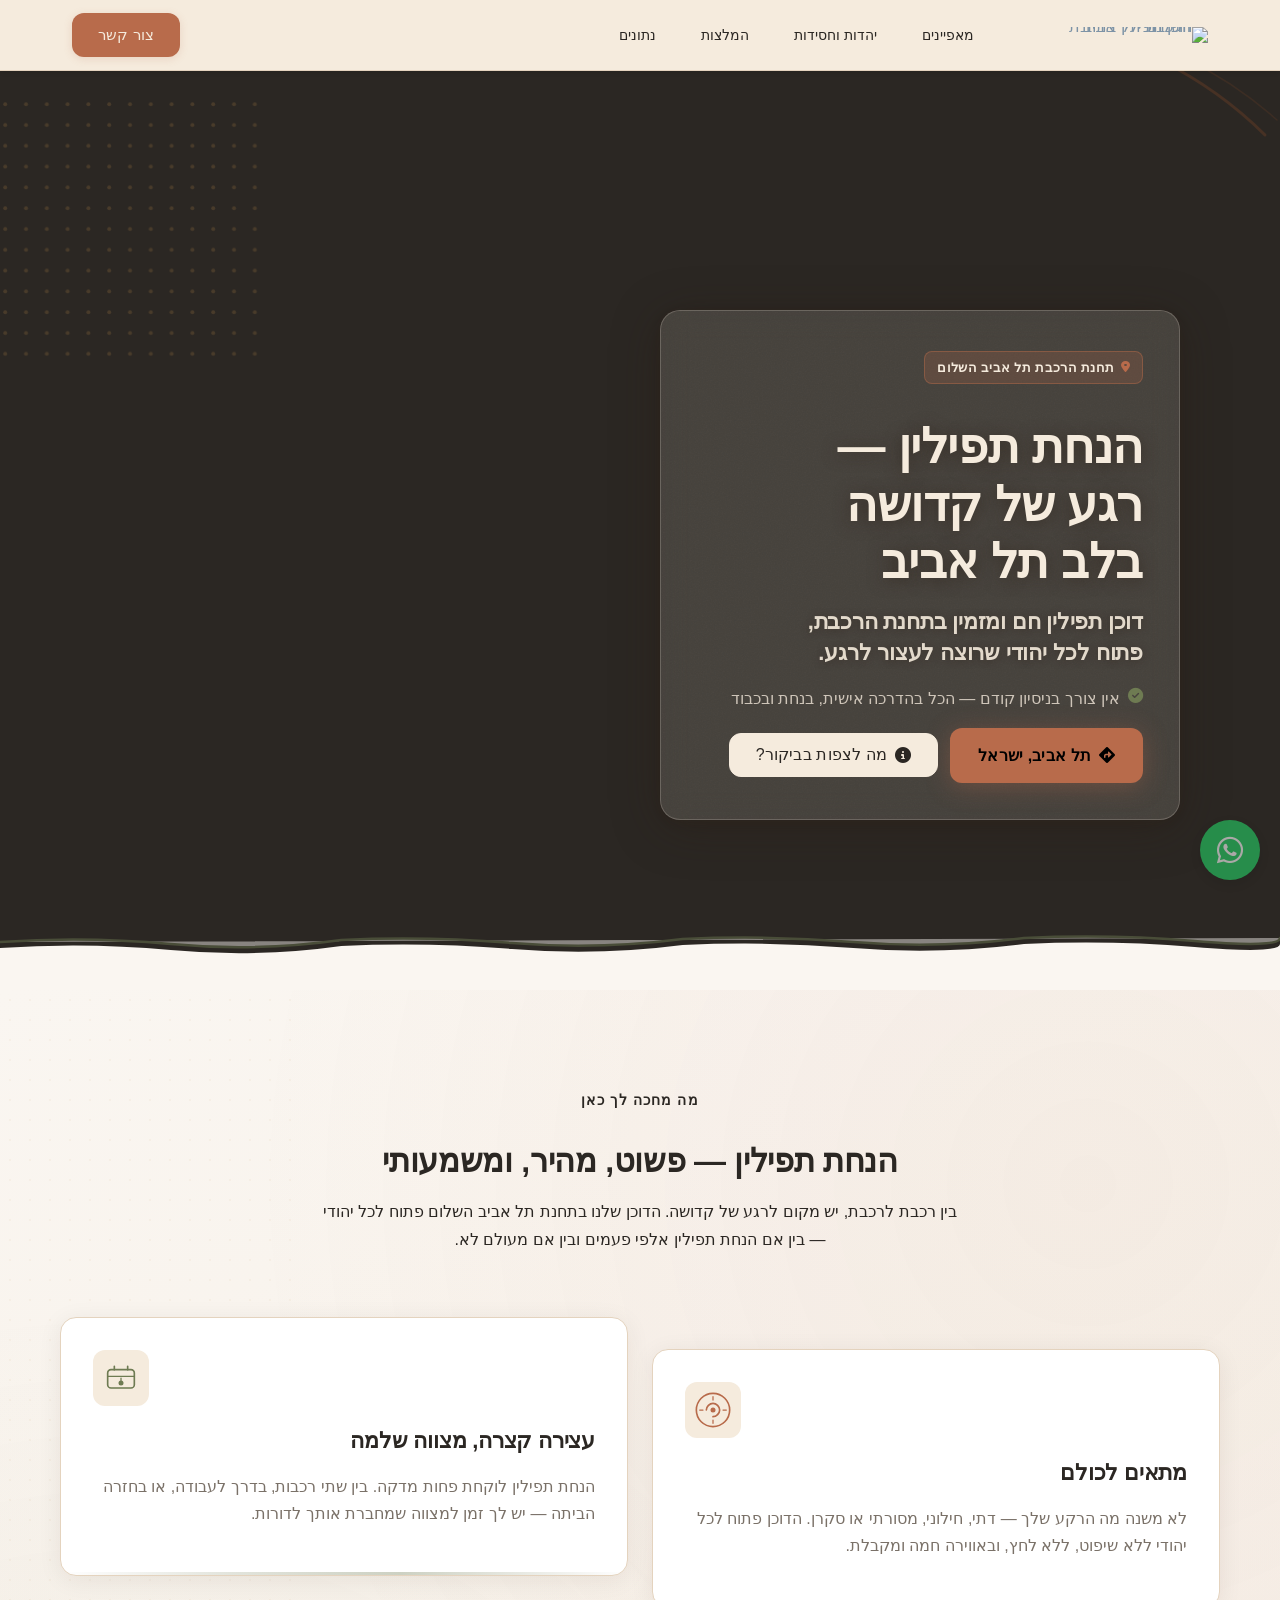
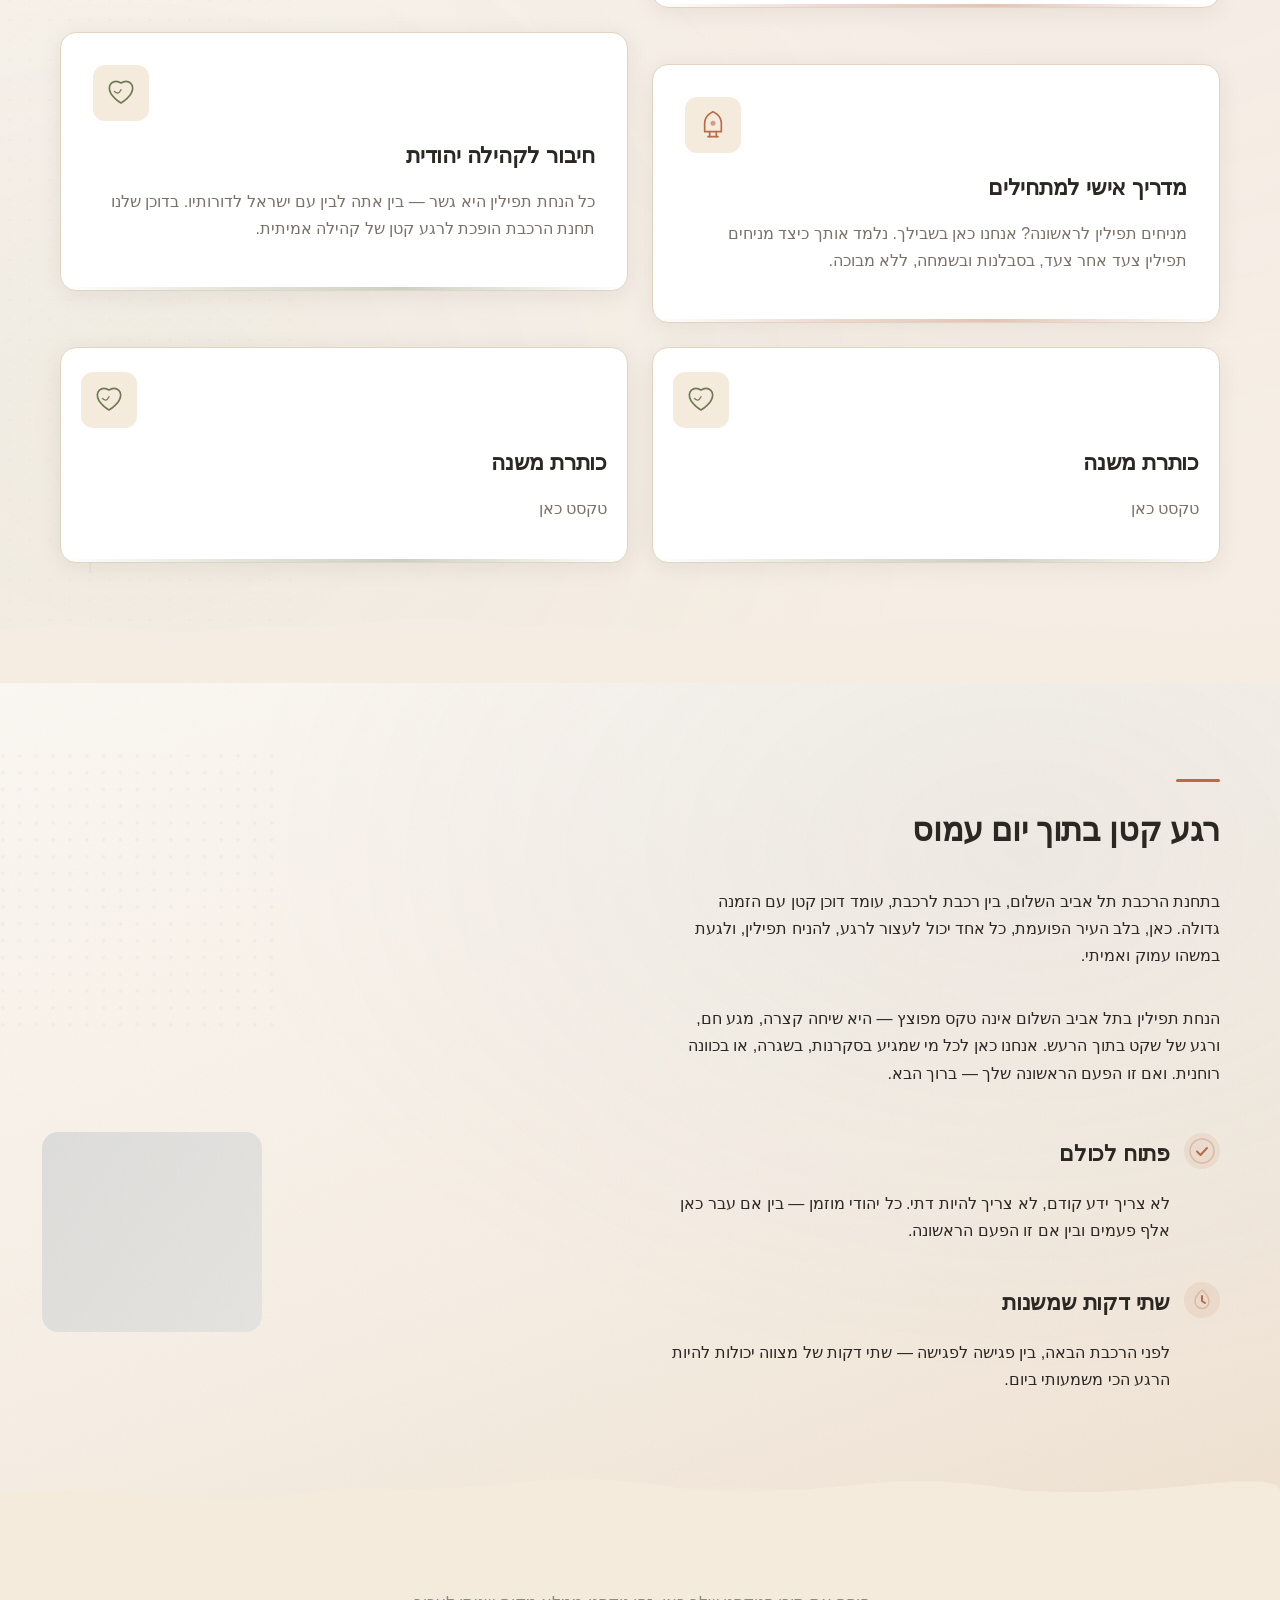
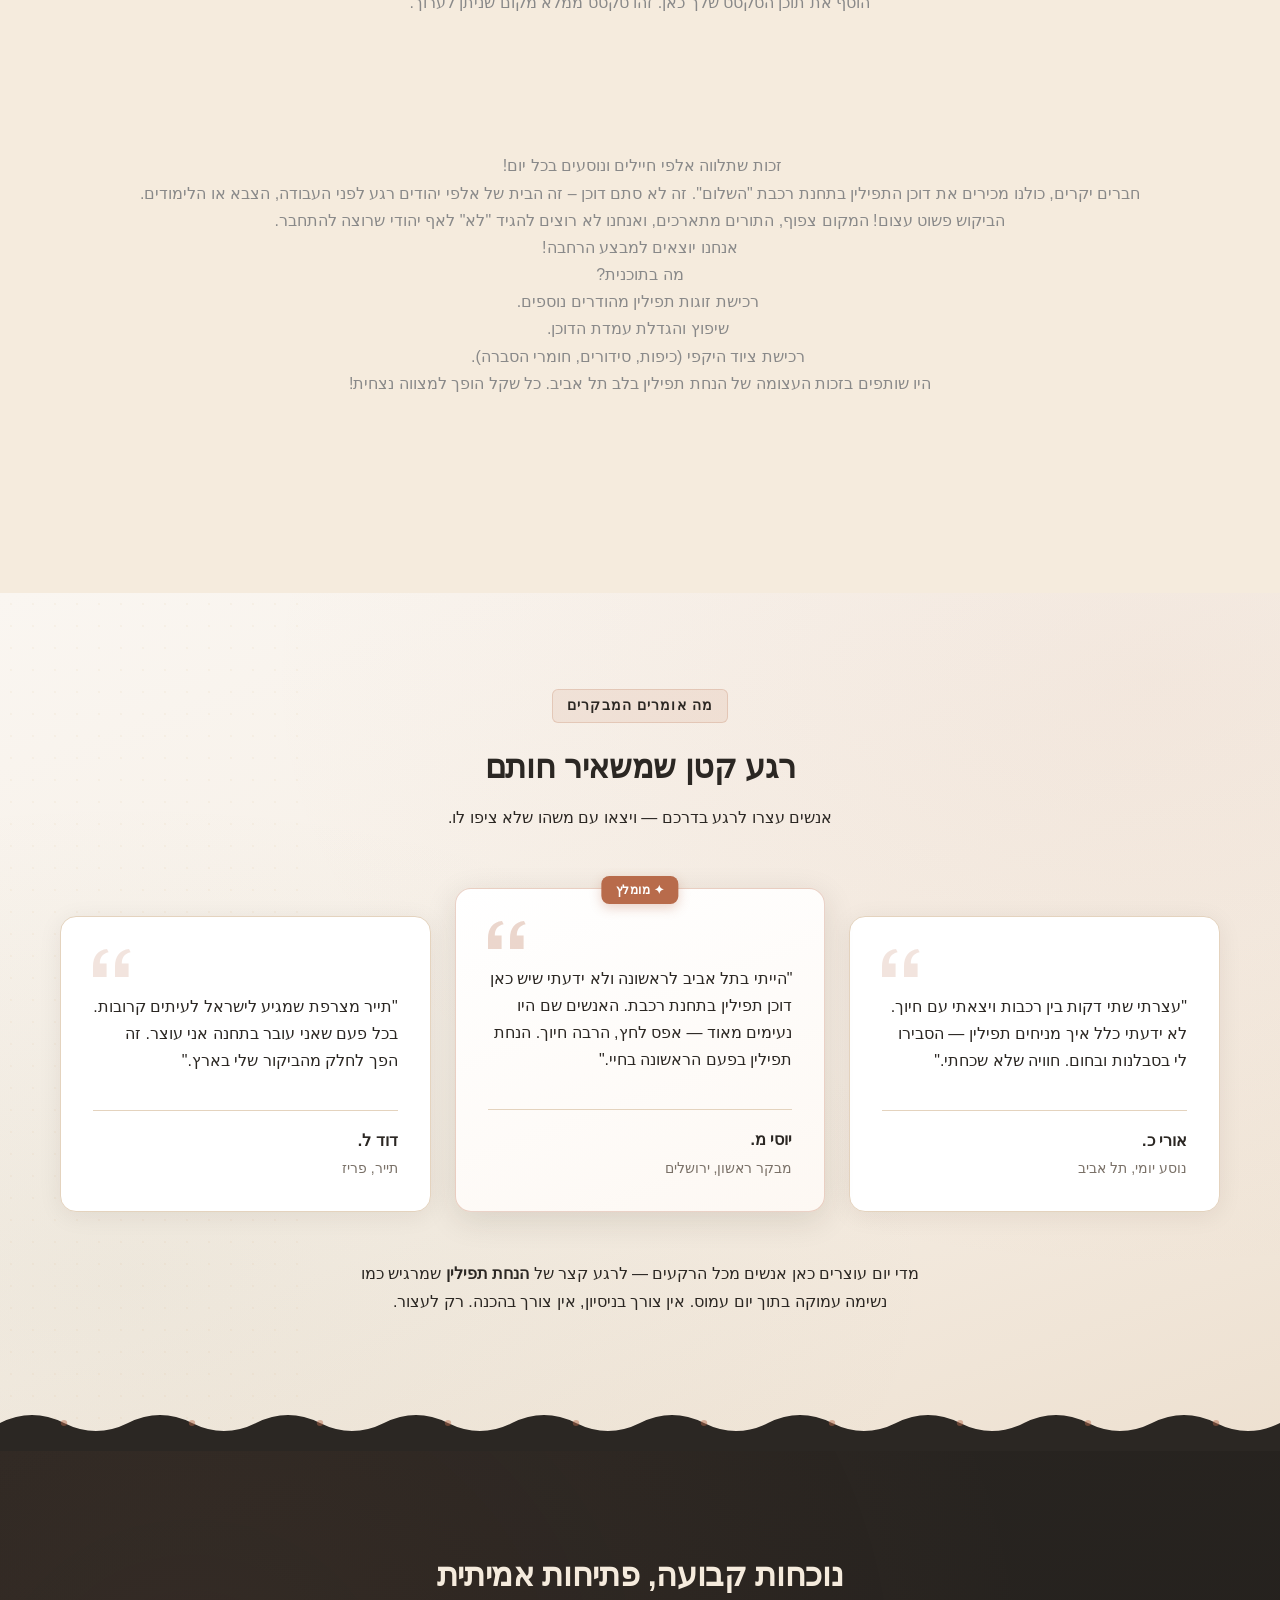
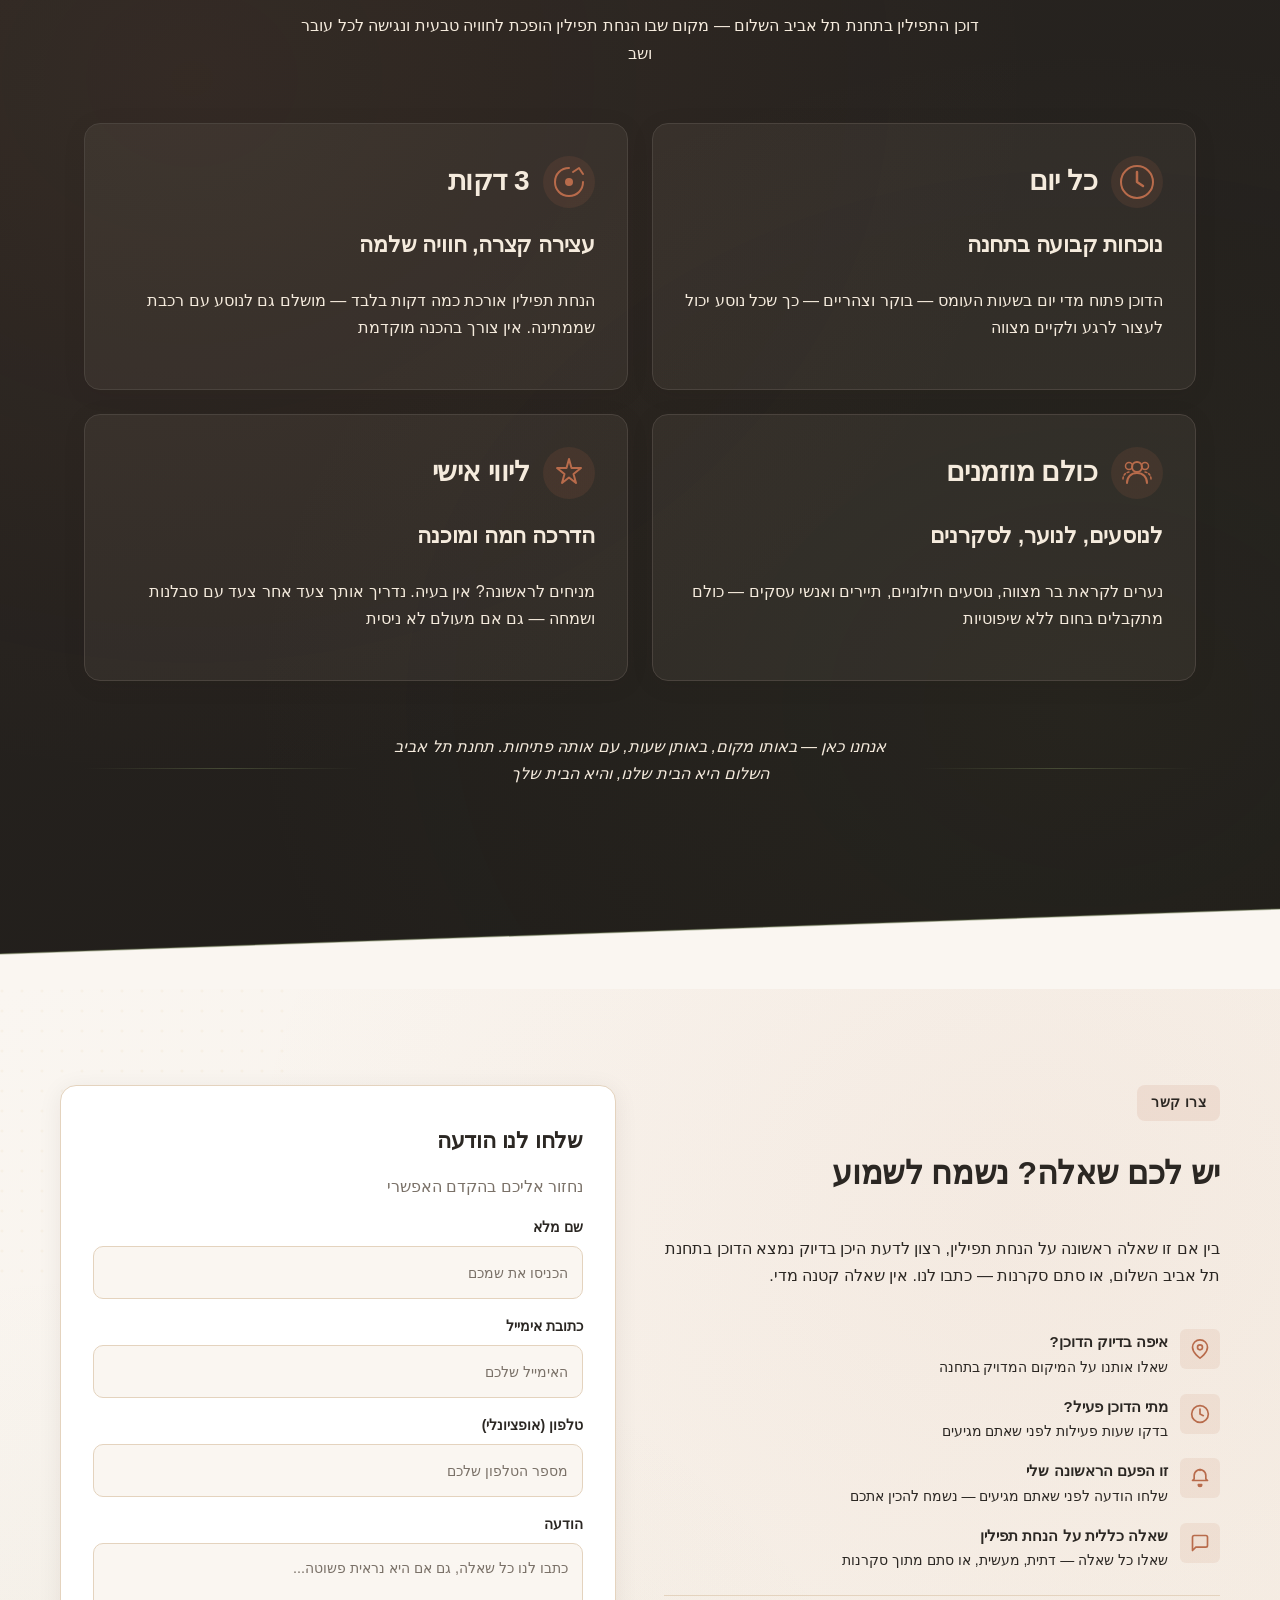
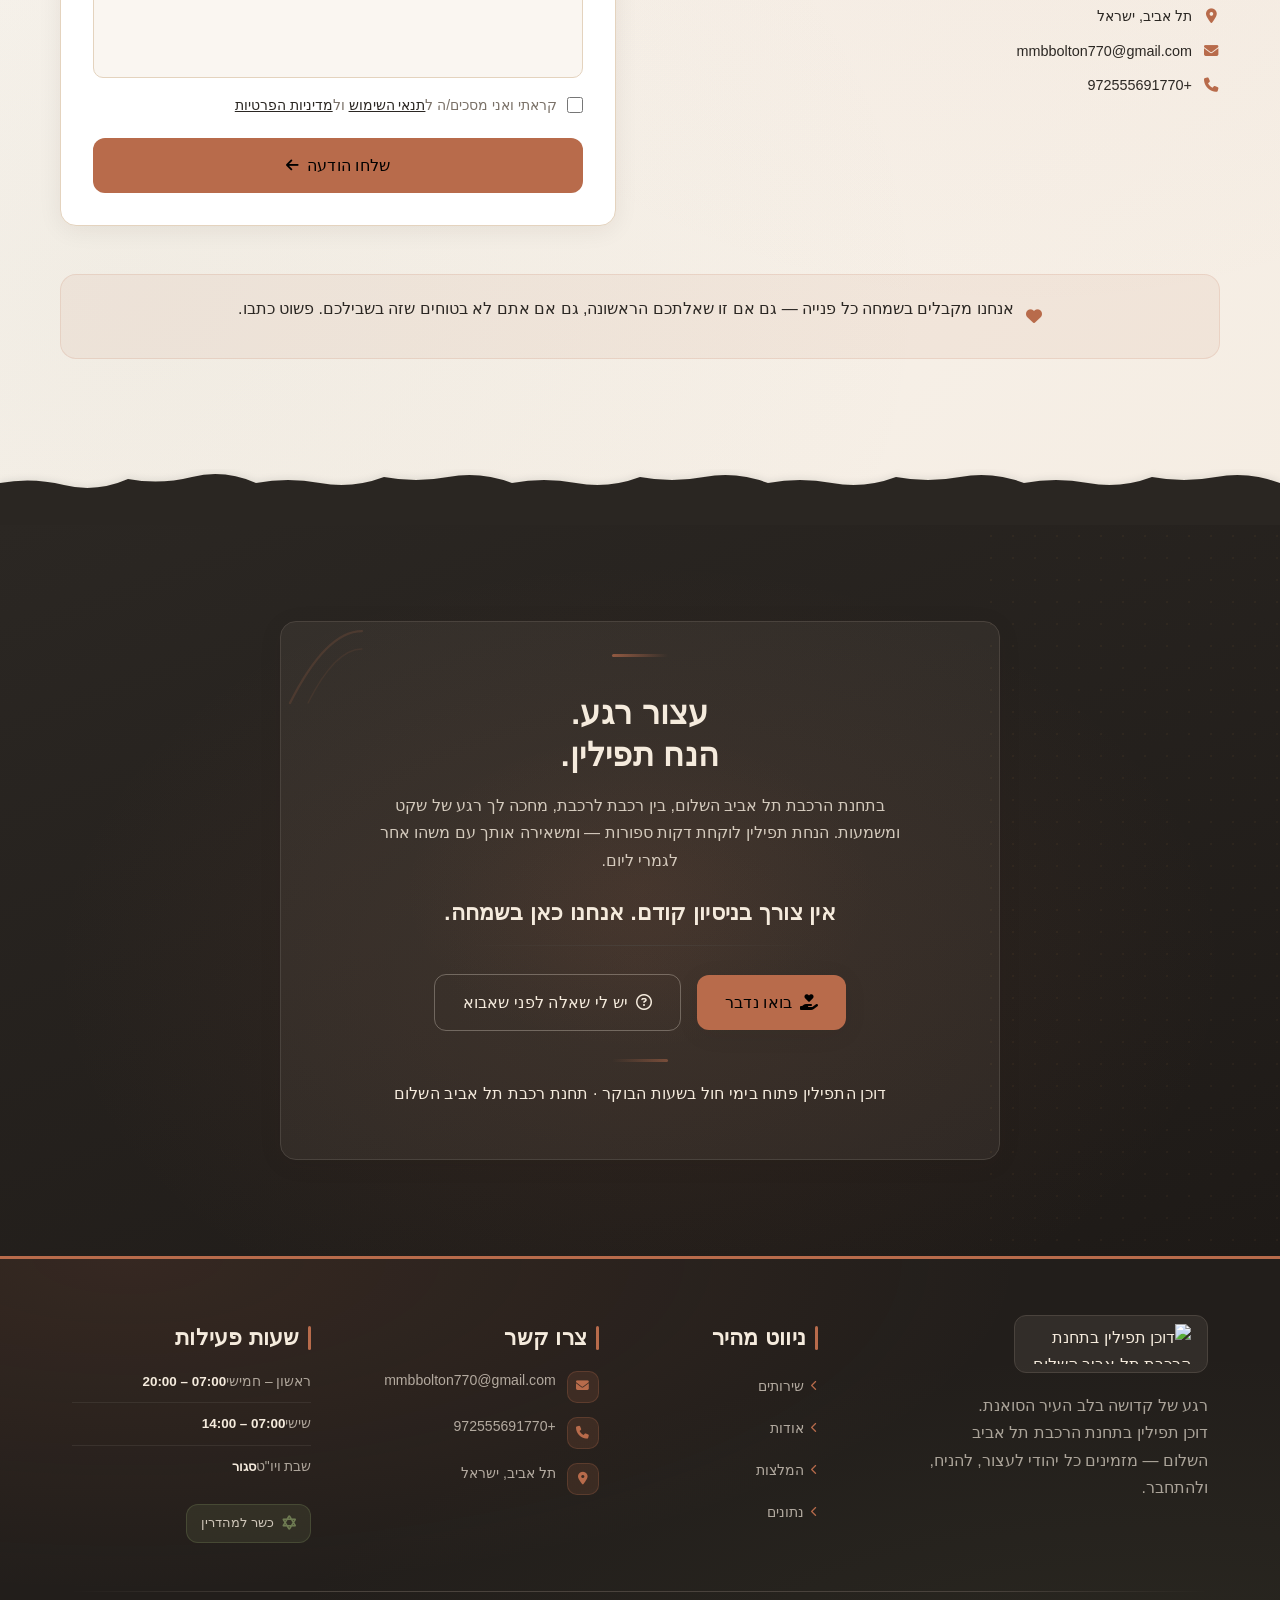
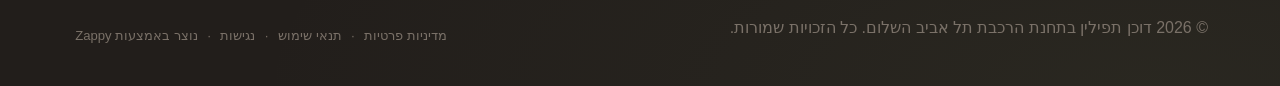
==== commit 2a02786a: "Incremental sync: 1 page(s) — update_text" ====
--- a/public/index.html
+++ b/public/index.html
@@ -1 +1 @@
-<!doctype html><html dir="rtl" lang="he"><head><meta charset="UTF-8"><meta content="width=device-width,initial-scale=1" name="viewport"><meta content="index, follow" name="robots"><title>הנחת תפילין — דוכן תפילין בתחנת הרכבת תל אביב השלום</title><meta content="A Tefillin booth located at Tel Aviv HaShalom train station, offering Jewish men the opportunity to put on Tefillin. The booth serves as a welcoming religious o" name="description"><meta content="הנחת תפילין, הנחת תפילין תל אביב השלום, דוכן תפילין בתחנת רכבת, איך מניחים תפילין למתחילים" name="keywords"><link href="/assets/favicon.ico" rel="icon" type="image/x-icon"><link href="/assets/favicon-16x16.png" rel="icon" type="image/png" sizes="16x16"><link href="/assets/favicon-32x32.png" rel="icon" type="image/png" sizes="32x32"><link href="/assets/favicon-48x48.png" rel="icon" type="image/png" sizes="48x48"><link href="/assets/favicon-192x192.png" rel="icon" type="image/png" sizes="192x192"><link href="/assets/favicon-512x512.png" rel="icon" type="image/png" sizes="512x512"><link href="/assets/apple-touch-icon.png" rel="apple-touch-icon"><script>!function(){"use strict";var t="7bafab84-ba64-4e38-86a7-c095a5668c16",e="https://api.zappy5.com/api/analytics/track",a=18e5,n=2592e6,o=!0,i=!0,r=!0;var s=function(){var e="zappy_visitor_"+t,a=null;try{if(a=localStorage.getItem(e)){var o=JSON.parse(a),i=Date.now();if(i-o.created<n)return o.lastSeen=i,localStorage.setItem(e,JSON.stringify(o)),o.id}}catch(t){console.warn("Zappy Analytics: LocalStorage not available")}var r="zv_"+Date.now()+"_"+Math.random().toString(36).substr(2,9);try{localStorage.setItem(e,JSON.stringify({id:r,created:Date.now(),lastSeen:Date.now()}))}catch(t){}return r}(),c=function(){var e="zappy_session_"+t,n=null;try{if(n=sessionStorage.getItem(e)){var o=JSON.parse(n),i=Date.now();if(i-o.timestamp<a)return o.timestamp=i,sessionStorage.setItem(e,JSON.stringify(o)),o.id}}catch(t){console.warn("Zappy Analytics: SessionStorage not available")}var r="zs_"+Date.now()+"_"+Math.random().toString(36).substr(2,9);try{sessionStorage.setItem(e,JSON.stringify({id:r,timestamp:Date.now()}))}catch(t){}return r}();function l(a,n){n=n||{};var o={website_id:t,event_type:a,page_path:window.location.pathname,referrer:document.referrer||"direct",visitor_id:s,session_id:c,metadata:n};if(navigator.sendBeacon){var i=new Blob([JSON.stringify(o)],{type:"application/json"});navigator.sendBeacon(e,i)}else fetch(e,{method:"POST",headers:{"Content-Type":"application/json"},body:JSON.stringify(o),keepalive:!0}).catch(function(t){console.warn("Zappy Analytics: Failed to track event",t)})}o&&l("pageview",{title:document.title,url:window.location.href}),i&&document.addEventListener("click",function(t){var e=t.target;if("BUTTON"===e.tagName||e.closest("button")){var a="BUTTON"===e.tagName?e:e.closest("button");l("click",{element:"button",text:a.textContent.trim().substring(0,100),id:a.id||null,class:a.className||null})}else if("A"===e.tagName||e.closest("a")){var n="A"===e.tagName?e:e.closest("a");l("navigation",{element:"link",text:n.textContent.trim().substring(0,100),href:n.href,external:n.hostname!==window.location.hostname})}},!0),r&&document.addEventListener("submit",function(t){var e=t.target;l("form_submit",{form_id:e.id||null,form_name:e.name||null,form_action:e.action||null,form_method:e.method||"GET"})},!0);var m=Date.now();window.addEventListener("beforeunload",function(){l("page_unload",{time_on_page:Math.floor((Date.now()-m)/1e3),page_path:window.location.pathname})}),window.zappyAnalytics={track:l,getVisitorId:function(){return s},getSessionId:function(){return c}}}()</script><meta content="הנחת תפילין — דוכן תפילין בתחנת הרכבת תל אביב השלום" property="og:title"><meta content="A Tefillin booth located at Tel Aviv HaShalom train station, offering Jewish men the opportunity to put on Tefillin. The booth serves as a welcoming religious o" property="og:description"><meta content="summary_large_image" name="twitter:card"><meta content="הנחת תפילין — דוכן תפילין בתחנת הרכבת תל אביב השלום" name="twitter:title"><meta content="A Tefillin booth located at Tel Aviv HaShalom train station, offering Jewish men the opportunity to put on Tefillin. The booth serves as a welcoming religious o" name="twitter:description"><meta content="website" property="og:type"><meta content="he_IL" property="og:locale"><link href="https://cdnjs.cloudflare.com/ajax/libs/font-awesome/6.4.0/css/all.min.css" rel="stylesheet"><link href="/assets/favicon.ico" rel="icon" type="image/x-icon"><link href="/assets/favicon-16x16.png" rel="icon" type="image/png" sizes="16x16"><link href="/assets/favicon-32x32.png" rel="icon" type="image/png" sizes="32x32"><link href="/assets/favicon-48x48.png" rel="icon" type="image/png" sizes="48x48"><link href="/assets/favicon-192x192.png" rel="icon" type="image/png" sizes="192x192"><link href="/assets/favicon-512x512.png" rel="icon" type="image/png" sizes="512x512"><link href="/assets/apple-touch-icon.png" rel="apple-touch-icon"><link href="https://cdn.jsdelivr.net/npm/vanilla-cookieconsent@3/dist/cookieconsent.css" rel="stylesheet"><script src="https://cdn.jsdelivr.net/npm/vanilla-cookieconsent@3/dist/cookieconsent.umd.js"></script><script src="https://cdn.jsdelivr.net/gh/mickidum/acc_toolbar/acctoolbar/acctoolbar.min.js"></script><link href="/styles.css" rel="stylesheet"><style id="zappy-dropdown-submenu-styles">#navMenu li:has(.sub-menu),.nav-menu li:has(.sub-menu),.navbar li:has(.sub-menu),nav li:has(.sub-menu){position:relative}#navMenu .sub-menu,.nav-menu .sub-menu,.navbar .sub-menu,nav .sub-menu{display:block!important;position:absolute!important;top:100%;left:0;min-width:220px;background:#fff;border-radius:8px;box-shadow:0 8px 25px rgba(0,0,0,.15);padding:8px 0;opacity:0;visibility:hidden;transform:translateY(10px);transition:all .3s ease;z-index:1000;list-style:none;pointer-events:none}#navMenu li:hover>.sub-menu,.nav-menu li:hover>.sub-menu,.navbar li:hover>.sub-menu,nav li:hover>.sub-menu{opacity:1!important;visibility:visible!important;transform:translateY(0)!important;pointer-events:auto!important}.sub-menu li{list-style:none;margin:0;padding:0}.sub-menu a{display:block!important;padding:10px 16px!important;color:var(--text-dark,#333)!important;font-weight:500;text-decoration:none;white-space:nowrap;transition:background-color .2s}.sub-menu .zappy-nav-child>a{padding-left:28px!important;font-size:.9em!important;opacity:.85!important}[dir=rtl] .sub-menu .zappy-nav-child>a,html[lang=ar] .sub-menu .zappy-nav-child>a,html[lang=he] .sub-menu .zappy-nav-child>a{padding-left:10px!important;padding-right:28px!important}.sub-menu .zappy-nav-parent>a{font-weight:600!important}.sub-menu a:hover{background-color:#f5f5f5}[dir=rtl] .nav-menu .sub-menu,[dir=rtl] .navbar .sub-menu,[dir=rtl] nav .sub-menu,html[lang=ar] .nav-menu .sub-menu,html[lang=ar] .navbar .sub-menu,html[lang=ar] nav .sub-menu,html[lang=he] .nav-menu .sub-menu,html[lang=he] .navbar .sub-menu,html[lang=he] nav .sub-menu{left:auto!important;right:0!important}.sub-menu:empty,.sub-menu:not(:has(li)):not(:has(> a)),.sub-menu:not(:has(li:not(.zappy-hidden-menu-item))):not(:has(> a)){display:none!important;opacity:0!important;visibility:hidden!important;pointer-events:none!important}li:has(.menu-group-title):hover>.sub-menu{opacity:1!important;visibility:visible!important;transform:translateY(0)!important;pointer-events:auto!important}#navMenu>li>.menu-group-title,.nav-menu>li>.menu-group-title{display:inline-block;padding:.5rem 1rem;cursor:default;user-select:none}@media (max-width:768px){#navMenu .sub-menu,.nav-menu .sub-menu,.navbar .sub-menu,nav .sub-menu{position:static!important;transform:none!important;box-shadow:none!important;background:0 0!important;max-height:0;overflow:hidden;opacity:0;visibility:hidden;transition:max-height .3s ease,opacity .3s ease;padding:0!important;border-radius:0!important}#navMenu .sub-menu.mobile-expanded,.nav-menu .sub-menu.mobile-expanded,.navbar .sub-menu.mobile-expanded{max-height:none!important;overflow-y:visible!important;opacity:1!important;visibility:visible!important;padding:8px 0 8px 16px!important}[dir=rtl] .sub-menu.mobile-expanded,html[lang=he] .sub-menu.mobile-expanded{padding:8px 16px 8px 0!important}#navMenu li:hover>.sub-menu,.nav-menu li:hover>.sub-menu,.navbar li:hover>.sub-menu,nav li:hover>.sub-menu{opacity:0;visibility:hidden;pointer-events:none}#navMenu li>.sub-menu.mobile-expanded,.nav-menu li>.sub-menu.mobile-expanded,.navbar li>.sub-menu.mobile-expanded,nav li>.sub-menu.mobile-expanded{opacity:1!important;visibility:visible!important;pointer-events:auto!important}#navMenu li:has(.sub-menu),.nav-menu li:has(.sub-menu),.navbar li:has(.sub-menu),nav li:has(.sub-menu){display:flex!important;flex-wrap:wrap!important;align-items:center!important;position:relative!important;min-height:44px!important}#navMenu li:has(.sub-menu)>a,.nav-menu li:has(.sub-menu)>a,.navbar li:has(.sub-menu)>a,nav li:has(.sub-menu)>a{flex:1!important;min-width:0!important}#navMenu li:has(.sub-menu)>.menu-group-title,.nav-menu li:has(.sub-menu)>.menu-group-title,.navbar li:has(.sub-menu)>.menu-group-title,nav li:has(.sub-menu)>.menu-group-title{flex:1!important;min-width:0!important;padding:0!important;line-height:inherit!important}#navMenu li:has(.sub-menu)>.sub-menu,.nav-menu li:has(.sub-menu)>.sub-menu,.navbar li:has(.sub-menu)>.sub-menu,nav li:has(.sub-menu)>.sub-menu{flex-basis:100%!important;width:100%!important}#navMenu li:has(.sub-menu)>a [class*=arrow],#navMenu li:has(.sub-menu)>a [class*=chevron],.nav-menu li:has(.sub-menu)>a .fa-angle-down,.nav-menu li:has(.sub-menu)>a .fa-chevron-down,.nav-menu li:has(.sub-menu)>a [class*=arrow],.nav-menu li:has(.sub-menu)>a [class*=chevron],nav li:has(.sub-menu)>a [class*=arrow],nav li:has(.sub-menu)>a [class*=chevron]{display:none!important;visibility:hidden!important}.mobile-submenu-toggle{display:flex!important;align-items:center!important;justify-content:center!important;width:44px!important;height:auto!important;background:0 0!important;border:none!important;cursor:pointer!important;color:var(--text-dark)!important;position:static!important;flex-shrink:0!important;align-self:stretch!important;z-index:2!important;padding:0!important;margin:0!important}.mobile-submenu-toggle::after{content:''!important;width:0!important;height:0!important;border-left:6px solid transparent!important;border-right:6px solid transparent!important;border-top:7px solid currentColor!important;transition:transform .3s ease!important}.mobile-submenu-toggle.expanded::after{transform:rotate(180deg)!important}.sub-menu a{padding:10px 0!important;display:block!important;color:var(--text-dark)!important;white-space:normal!important}.sub-menu .zappy-nav-child>a{padding-left:28px!important;font-size:.9em!important;opacity:.85!important}[dir=rtl] .sub-menu .zappy-nav-child>a,html[lang=ar] .sub-menu .zappy-nav-child>a,html[lang=he] .sub-menu .zappy-nav-child>a{padding-left:0!important;padding-right:28px!important}.sub-menu .zappy-nav-parent>a{font-weight:600!important}#navMenu.active,.nav-menu.active{max-width:100vw!important;overflow-x:hidden!important;box-sizing:border-box!important}.navbar .sub-menu li a,.zappy-products-dropdown .sub-menu a,nav.navbar .sub-menu li a{color:var(--text-dark)!important}}@media (min-width:769px){.mobile-submenu-toggle{display:none!important}}</style><style id="zappy-widget-visibility">html[dir=rtl] .whatsapp-float{right:20px!important;left:auto!important}html:not([dir]) .whatsapp-float,html[dir=ltr] .whatsapp-float{left:20px!important;right:auto!important}html[dir=rtl] #mic-access-tool-general-button,html[dir=rtl] #mic-init-access-tool #mic-access-tool-general-button,html[dir=rtl] #mic-init-access-tool .mic-access-tool-general-button,html[dir=rtl] ._access-icon,html[dir=rtl] .mic-access-tool-general-button{left:20px!important;right:auto!important}html:not([dir]) #mic-access-tool-general-button,html:not([dir]) #mic-init-access-tool #mic-access-tool-general-button,html:not([dir]) #mic-init-access-tool .mic-access-tool-general-button,html:not([dir]) ._access-icon,html:not([dir]) .mic-access-tool-general-button,html[dir=ltr] #mic-access-tool-general-button,html[dir=ltr] #mic-init-access-tool #mic-access-tool-general-button,html[dir=ltr] #mic-init-access-tool .mic-access-tool-general-button,html[dir=ltr] ._access-icon,html[dir=ltr] .mic-access-tool-general-button{right:20px!important;left:auto!important}@media (max-width:768px){.whatsapp-float{display:flex!important}}@media (min-width:769px){.whatsapp-float{display:flex!important}}@media (max-width:768px){#mic-access-tool-general-button,#mic-init-access-tool #mic-access-tool-general-button,#mic-init-access-tool .mic-access-tool-general-button,._access-icon,.mic-access-tool-general-button{display:flex!important;visibility:visible!important;opacity:1!important;pointer-events:auto!important}#mic-access-tool-box,#mic-init-access-tool #mic-access-tool-box,._access-menu,.mic-access-tool-box,div[id*=mic-access-tool-box]{visibility:hidden;opacity:0;pointer-events:auto!important}}@media (min-width:769px){#mic-access-tool-general-button,#mic-init-access-tool #mic-access-tool-general-button,#mic-init-access-tool .mic-access-tool-general-button,._access-icon,.mic-access-tool-general-button{display:flex!important;visibility:visible!important;opacity:1!important;pointer-events:auto!important}#mic-access-tool-box,#mic-init-access-tool #mic-access-tool-box,._access-menu,.mic-access-tool-box,div[id*=mic-access-tool-box]{visibility:hidden;opacity:0;pointer-events:auto!important}}</style></head><body><nav class="navbar" dir="rtl"><button class="mobile-toggle" aria-label="Menu" id="mobileToggle"><svg viewBox="0 0 24 24" fill="none" height="24" width="24" class="hamburger-icon"><path d="M3 12h18M3 6h18M3 18h18" stroke="currentColor" stroke-width="2" stroke-linecap="round"></path></svg> <svg viewBox="0 0 24 24" fill="none" height="24" width="24" class="close-icon" style="display:none"><path d="M18 6L6 18M6 6l12 12" stroke="currentColor" stroke-width="2" stroke-linecap="round"></path></svg></button> <button class="phone-header-btn" aria-label="Call" data-phone="+972555691770"><svg viewBox="0 0 24 24" fill="currentColor" height="20" width="20"><path d="M22 16.92v3a2 2 0 0 1-2.18 2 19.79 19.79 0 0 1-8.63-3.07 19.5 19.5 0 0 1-6-6 19.79 19.79 0 0 1-3.07-8.67A2 2 0 0 1 4.11 2h3a2 2 0 0 1 2 1.72 12.84 12.84 0 0 0 .7 2.81 2 2 0 0 1-.45 2.11L8.09 9.91a16 16 0 0 0 6 6l1.27-1.27a2 2 0 0 1 2.11-.45 12.84 12.84 0 0 0 2.81.7A2 2 0 0 1 22 16.92z"></path></svg></button><div class="nav-container"><div class="nav-right-group"><div class="nav-brand"><a href="/" class="logo-link"><img alt="דוכן תפילין בתחנת הרכבת תל אביב השלום" src="/assets/logo.webp" class="logo"></a></div><ul class="nav-menu" id="navMenu"><li><a href="#features">מאפיינים</a></li><li><a href="#index-about-section">יהדות וחסידות</a></li><li><a href="#testimonials">המלצות</a></li><li><a href="#stats">נתונים</a></li></ul></div><div class="nav-cta-container"><a href="#contact" class="nav-cta-btn">צור קשר</a></div></div></nav><script>window.addEventListener("load",function(){const e=document.querySelector(".navbar, nav, header");if(!e)return void console.log("[Navbar] Navbar element not found");let t=document.getElementById("mobileToggle")||document.querySelector(".mobile-toggle")||document.querySelector(".hamburger")||document.querySelector(".hamburger-menu")||document.querySelector(".menu-toggle")||document.querySelector(".burger-menu")||document.querySelector('[aria-label="Menu"]')||document.querySelector('[aria-label="תפריט"]');const o=document.querySelector(".phone-header-btn"),n=window.getComputedStyle(e);let r=n.backgroundColor;if(console.log("[Navbar] Initial navbar background:",r),"transparent"===r||"rgba(0, 0, 0, 0)"===r||r.startsWith("rgba")&&r.includes(", 0)")){const e=n.backgroundImage;if(e&&"none"!==e)console.log("[Navbar] Navbar has background image/gradient, using dark text"),r="rgb(240, 240, 240)";else{const e=window.getComputedStyle(document.body).backgroundColor;console.log("[Navbar] Navbar transparent, using body background:",e),r=e}}const a=r.match(/\d+/g);if(a&&a.length>=3){const e=(.299*parseInt(a[0])+.587*parseInt(a[1])+.114*parseInt(a[2]))/255;console.log("[Navbar] Mobile button colors preserved from Claude CSS (luminance:",e.toFixed(2)+")");const n=document.createElement("style");n.id="zappy-mobile-nav-fix";document.documentElement.lang;document.documentElement.dir,n.textContent='\n        /* Hide mobile buttons on desktop, show only on mobile */\n        @media (min-width: 769px) {\n          .mobile-toggle,\n          .phone-header-btn {\n            display: none !important;\n          }\n        }\n        \n        /* Show and position mobile buttons correctly on mobile */\n        @media (max-width: 768px) {\n          .mobile-toggle,\n          .phone-header-btn {\n            position: absolute !important;\n            top: 50% !important;\n            transform: translateY(-50%) !important;\n            z-index: 1001 !important;\n            display: flex !important;\n            align-items: center !important;\n            justify-content: center !important;\n            width: 36px !important;\n            height: 36px !important;\n            border-radius: 50% !important;\n            border: none !important;\n            cursor: pointer !important;\n            padding: 6px !important;\n            background: none !important;\n            color: var(--nav-text, var(--text-dark)) !important;\n          }\n          \n          /* LTR positioning (default): hamburger LEFT, phone RIGHT */\n          html:not([dir="rtl"]):not([lang="he"]):not([lang="ar"]) .mobile-toggle,\n          html[dir="ltr"] .mobile-toggle {\n            left: 12px !important;\n            right: auto !important;\n          }\n          html:not([dir="rtl"]):not([lang="he"]):not([lang="ar"]) .phone-header-btn,\n          html[dir="ltr"] .phone-header-btn {\n            right: 12px !important;\n            left: auto !important;\n          }\n          \n          /* RTL positioning: hamburger RIGHT, phone LEFT */\n          html[dir="rtl"] .mobile-toggle,\n          html[lang="he"] .mobile-toggle,\n          html[lang="ar"] .mobile-toggle {\n            right: 12px !important;\n            left: auto !important;\n          }\n          html[dir="rtl"] .phone-header-btn,\n          html[lang="he"] .phone-header-btn,\n          html[lang="ar"] .phone-header-btn {\n            left: 12px !important;\n            right: auto !important;\n          }\n          \n          /* CRITICAL: Ensure nav-container has min-height on mobile */\n          /* All children are positioned absolutely/fixed on mobile, so height:auto collapses to 0 */\n          .nav-container {\n            min-height: 70px !important;\n            position: relative !important;\n          }\n          \n          /* Ensure SVG icons are properly sized and inherit color */\n          .mobile-toggle svg,\n          .phone-header-btn svg {\n            width: 24px !important;\n            height: 24px !important;\n            /* Don\'t force display - let JavaScript control hamburger/close toggle */\n          }\n          \n          /* Reset nav-cta-container on mobile - remove desktop box-shadow/padding */\n          /* that creates a visible ghost box when CTA button is hidden */\n          .nav-cta-container {\n            box-shadow: none !important;\n            padding: 0 !important;\n          }\n          \n          /* Hide nav-cta-container entirely on mobile when there\'s no lang-switcher */\n          /* (only the CTA button is inside, and it\'s hidden on mobile) */\n          .nav-cta-container:not(:has(.lang-switcher)) {\n            display: none !important;\n          }\n          \n          /* CRITICAL: Prevent hero image fade gradient from bleeding over headline text */\n          /* The .image-fade-gradient has bottom: -30px (extends below parent) */\n          /* On mobile stacked layout, this overlaps the h1 text below the image */\n          .hero-image-column {\n            overflow: hidden !important;\n          }\n          .image-fade-gradient {\n            bottom: 0 !important;\n          }\n          \n          /* Hide desktop language switcher on mobile - hamburger menu handles it */\n          /* High specificity to override stored CSS */\n          .lang-switcher,\n          .nav-cta-container .lang-switcher,\n          .nav-container .lang-switcher,\n          .navbar .lang-switcher,\n          .navbar .nav-cta-container .lang-switcher {\n            display: none !important;\n          }\n        }\n      ';const r=document.getElementById("zappy-mobile-nav-fix");r&&r.remove(),document.head.appendChild(n),console.log("[Navbar] Critical CSS injected for mobile nav positioning");const i=window.innerWidth<=768;if(t){const e=t.querySelector(".hamburger-icon"),o=t.querySelector(".close-icon");e&&(e.style.setProperty("width","24px","important"),e.style.setProperty("height","24px","important"),e.style.setProperty("display","block","important")),o&&(o.style.setProperty("width","24px","important"),o.style.setProperty("height","24px","important"),o.style.setProperty("display","none","important")),i?(t.style.setProperty("position","absolute","important"),t.style.setProperty("top","50%","important"),t.style.setProperty("transform","translateY(-50%)","important"),t.style.setProperty("z-index","1001","important"),t.style.removeProperty("left"),t.style.removeProperty("right"),console.log("[Navbar] Mobile toggle positioning applied (mobile viewport)")):(t.style.removeProperty("position"),t.style.removeProperty("top"),t.style.removeProperty("transform"),t.style.removeProperty("z-index"),t.style.removeProperty("left"),t.style.removeProperty("right"),console.log("[Navbar] Desktop viewport - cleared mobile toggle inline positioning"))}if(o){const e=o.querySelector("svg");e&&(e.style.width="24px",e.style.height="24px",e.setAttribute("width","24"),e.setAttribute("height","24")),i?(o.style.setProperty("position","absolute","important"),o.style.setProperty("top","50%","important"),o.style.setProperty("transform","translateY(-50%)","important"),o.style.setProperty("z-index","1001","important"),o.style.removeProperty("left"),o.style.removeProperty("right"),console.log("[Navbar] Phone button positioning applied (mobile viewport)")):(o.style.removeProperty("position"),o.style.removeProperty("top"),o.style.removeProperty("transform"),o.style.removeProperty("z-index"),o.style.removeProperty("left"),o.style.removeProperty("right"),console.log("[Navbar] Desktop viewport - cleared phone button inline positioning"))}}else console.log("[Navbar] Could not parse background color:",r);t=document.getElementById("mobileToggle")||document.querySelector(".mobile-toggle")||document.querySelector(".hamburger")||document.querySelector(".hamburger-menu")||document.querySelector(".menu-toggle")||document.querySelector(".burger-menu")||document.querySelector('[aria-label="Menu"]')||document.querySelector('[aria-label="תפריט"]');const i=document.getElementById("navMenu")||document.querySelector(".nav-menu")||document.querySelector(".nav-links")||document.querySelector("nav ul:not(.submenu)");if(!t||!i)return void console.log("[Navbar] Mobile toggle or menu not found:",{toggle:!!t,menu:!!i});i.id||(i.id="navMenu"),console.log("[Navbar] Initializing mobile menu...");const l=t.cloneNode(!0);t.parentNode.replaceChild(l,t),l.addEventListener("click",function(e){e.preventDefault(),e.stopPropagation();const t=this.querySelector(".hamburger-icon"),o=this.querySelector(".close-icon");i.classList.contains("active")?(i.classList.remove("active"),t&&t.style.setProperty("display","block","important"),o&&o.style.setProperty("display","none","important"),document.body.style.overflow="",console.log("[Navbar] Menu closed")):(i.classList.add("active"),t&&t.style.setProperty("display","none","important"),o&&o.style.setProperty("display","block","important"),document.body.style.overflow="hidden",console.log("[Navbar] Menu opened"))}),i.querySelectorAll("a").forEach(function(e){e.addEventListener("click",function(){if("#"===this.getAttribute("href"))return;const e=l.querySelector(".hamburger-icon"),t=l.querySelector(".close-icon");i.classList.remove("active"),e&&e.style.setProperty("display","block","important"),t&&t.style.setProperty("display","none","important"),document.body.style.overflow="",console.log("[Navbar] Menu closed (link clicked)")})});var s=i.querySelectorAll(".dropdown-toggle");s.forEach(function(e){e.addEventListener("click",function(e){e.preventDefault(),e.stopPropagation();var t=this.closest(".nav-dropdown");t&&(t.parentNode.querySelectorAll(".nav-dropdown.open").forEach(function(e){e!==t&&e.classList.remove("open")}),t.classList.toggle("open"),console.log("[Navbar] Dropdown toggled:",t.classList.contains("open")?"open":"closed"))})}),document.addEventListener("click",function(e){e.target.closest(".nav-dropdown")||document.querySelectorAll(".nav-dropdown.open").forEach(function(e){e.classList.remove("open")})}),console.log("[Navbar] Dropdown handlers initialized for "+s.length+" dropdowns"),o&&o.addEventListener("click",function(){const e=document.querySelectorAll('a[href^="tel:"]'),t=e.length>0?e[0].getAttribute("href").replace("tel:",""):"+972555691770";window.location.href="tel:"+t,console.log("[Navbar] Phone button clicked")}),console.log("[Navbar] Mobile menu initialized successfully")})</script><main><section class="index-hero-section" id="zappy-section-0" data-layout-spec="בית-hero" dir="rtl" data-hero-type="fullscreen-scrim"><div class="index-hero-bg"><img alt="דוכן תפילין בתחנת הרכבת תל אביב השלום — מקום חם ומזמין להנחת תפילין" src="/assets/site-index-hero-image-1.webp" data-context="A warm, realistic photograph taken inside or just beside Tel Aviv HaShalom train station. A small welcoming Tefillin booth stands in the foreground with a friendly man in a kippah and tzitzit smiling at passing commuters. The station environment is visible in the background — modern architecture, natural light streaming through large windows, commuters walking by. The booth has a simple wooden table with tefillin boxes, a small Hebrew sign, and perhaps a small Israeli flag. The mood is calm, inviting, and human — not formal or institutional. Warm golden-hour light, soft focus on the background crowd, sharp focus on the booth and the welcoming attendant." data-element-id="img-1778085025801-4sn9e5dyu" data-element-type="image" data-hero-background="true" data-hero-bg="true" data-placeholder="index-hero-image-1" height="700" width="1200"></div><div class="index-hero-scrim" aria-hidden="true"></div><svg viewBox="0 0 120 100" xmlns="http://www.w3.org/2000/svg" aria-hidden="true" data-no-icon-edit="true" fill="none" class="index-hero-corner-flourish"><path d="M10,90 Q40,60 80,40 Q100,30 115,10" stroke="#C8622A" stroke-width="2" stroke-linecap="round" fill="none" opacity="0.18"></path><path d="M2,80 Q30,55 65,38 Q90,25 108,5" stroke="#C8622A" stroke-width="1" stroke-linecap="round" fill="none" opacity="0.1"></path></svg> <svg viewBox="0 0 200 200" xmlns="http://www.w3.org/2000/svg" aria-hidden="true" data-no-icon-edit="true" class="index-hero-dots"><pattern height="16" id="hero-dot-pattern" patternUnits="userSpaceOnUse" width="16" x="0" y="0"><circle cx="4" cy="4" r="1.5" fill="#C8914A" opacity="0.35"></circle></pattern><rect height="200" width="200" fill="url(#hero-dot-pattern)"></rect></svg><div class="index-hero-container"><div class="index-hero-card"><p class="zappy-editable"><span class="index-hero-badge"><i class="fas fa-map-marker-alt" aria-hidden="true"></i> תחנת תל אביב השלום</span></p><h1 class="index-hero-h1">הנחת תפילין —<br>רגע של קדושה<br>בלב תל אביב</h1><h3 class="index-hero-subtitle">דוכן תפילין חם ומזמין בתחנת הרכבת,<br>פתוח לכל יהודי שרוצה לעצור לרגע.</h3><p class="index-hero-reassurance"><i class="fas fa-check-circle" aria-hidden="true" data-element-id="icon-1778085025801-1om0gb029" data-element-type="icon" data-icon-type="fontawesome"></i> אין צורך בניסיון קודם — הכל בהדרכה אישית, בנחת ובכבוד</p><div class="index-hero-ctas"><a href="#contact" class="index-hero-btn-primary" data-element-id="btn-1778085025799-nx4hy18b5" data-element-type="button" data-native-element="true" style="color:rgb(0, 0, 0) !important"><i class="fas fa-directions" aria-hidden="true"></i>תל אביב, ישראל</a> <a href="https://youtube.com/shorts/I_Htj8p0YYc?feature=share" class="btn btn-primary index-hero-btn-secondary" data-element-id="btn-1778085025799-gw7gkn2ki" data-element-type="button" data-native-element="true" style="outline:none;border-color:rgb(245, 235, 221) !important;color:rgb(255, 255, 255) !important;background-color:rgb(245, 235, 221) !important;background-image:none !important" rel="noopener noreferrer" target="_blank"><i class="fas fa-info-circle" aria-hidden="true"></i> מה לצפות בביקור?</a></div></div></div><div class="index-hero-divider-wrapper"><svg viewBox="0 0 1200 90" xmlns="http://www.w3.org/2000/svg" aria-hidden="true" data-no-icon-edit="true" preserveAspectRatio="none"><path d="M0,42 Q80,36 160,44 T320,40 Q400,36 480,43 T640,39 Q720,35 800,42 T960,38 Q1040,34 1120,41 T1200,38" stroke="#6E7B52" stroke-width="2.5" stroke-linecap="round" fill="#FAF6F1" opacity="0.45"></path><path d="M0,90 L0,48 Q80,42 160,50 T320,46 Q400,42 480,49 T640,45 Q720,41 800,48 T960,44 Q1040,40 1120,47 T1200,44 L1200,90 Z" fill="#FAF6F1"></path></svg></div></section><section class="index-features-section" id="features" data-layout-spec="בית-features" dir="rtl"><div class="ifs-dot-pattern" aria-hidden="true"></div><svg viewBox="0 0 120 200" xmlns="http://www.w3.org/2000/svg" aria-hidden="true" data-no-icon-edit="true" fill="none" class="ifs-wheat-branch"><path d="M60 190 C60 190 62 150 65 120 C68 90 75 70 80 50" stroke="#C8B090" stroke-width="1.5" stroke-linecap="round" fill="none" opacity="0.35"></path><ellipse cx="75" cy="110" fill="#C8B090" opacity="0.25" rx="8" ry="4" transform="rotate(-30 75 110)"></ellipse><ellipse cx="70" cy="90" fill="#C8B090" opacity="0.25" rx="7" ry="3.5" transform="rotate(-20 70 90)"></ellipse><ellipse cx="78" cy="75" fill="#C8B090" opacity="0.25" rx="7" ry="3.5" transform="rotate(-35 78 75)"></ellipse><ellipse cx="73" cy="58" fill="#C8B090" opacity="0.25" rx="6" ry="3" transform="rotate(-15 73 58)"></ellipse><ellipse cx="80" cy="45" fill="#C8B090" opacity="0.25" rx="6" ry="3" transform="rotate(-40 80 45)"></ellipse></svg><div class="ifs-container"><div class="ifs-intro"><p><span class="ifs-eyebrow" style="color:rgb(43, 39, 35) !important">מה מחכה לך כאן</span></p><h2 class="ifs-title">הנחת תפילין — פשוט, מהיר, ומשמעותי</h2><p class="ifs-subtitle" style="color:rgb(43, 39, 35) !important">בין רכבת לרכבת, יש מקום לרגע של קדושה. הדוכן שלנו בתחנת תל אביב השלום פתוח לכל יהודי — בין אם הנחת תפילין אלפי פעמים ובין אם מעולם לא.</p></div><div class="ifs-grid" data-zappy-grid-align="start"><article class="ifs-card ifs-card--offset-down" id="zappy-section-2" data-grid-item-index="0"><div class="ifs-card-icon"><svg viewBox="0 0 48 48" xmlns="http://www.w3.org/2000/svg" aria-hidden="true" fill="none" height="40" width="40" data-element-type="icon" data-icon-type="svg"><circle cx="24" cy="24" r="20" stroke="#B86B4B" stroke-width="2"></circle><path d="M16 24 C16 20 20 16 24 16 C28 16 32 20 32 24 C32 28 28 32 24 32" stroke="#B86B4B" stroke-width="2" stroke-linecap="round" fill="none"></path><circle cx="24" cy="24" r="3" fill="#B86B4B"></circle><path d="M24 8 L24 12 M24 36 L24 40 M8 24 L12 24 M36 24 L40 24" stroke="#B86B4B" stroke-width="1.5" stroke-linecap="round"></path></svg></div><div class="ifs-card-content"><h3 class="ifs-card-title">מתאים לכולם</h3><p class="ifs-card-text">לא משנה מה הרקע שלך — דתי, חילוני, מסורתי או סקרן. הדוכן פתוח לכל יהודי ללא שיפוט, ללא לחץ, ובאווירה חמה ומקבלת.</p></div><div class="ifs-card-divider" aria-hidden="true"></div></article><article class="ifs-card" id="zappy-section-3" data-grid-item-index="1"><div class="ifs-card-icon"><svg viewBox="0 0 48 48" xmlns="http://www.w3.org/2000/svg" aria-hidden="true" fill="none" height="40" width="40" data-element-type="icon" data-icon-type="svg"><rect height="22" width="32" rx="4" stroke="#6E7B52" stroke-width="2" x="8" y="14"></rect><path d="M16 14 L16 10 M32 14 L32 10" stroke="#6E7B52" stroke-width="2" stroke-linecap="round"></path><path d="M8 22 L40 22" stroke="#6E7B52" stroke-width="1.5"></path><circle cx="24" cy="30" r="3" fill="#6E7B52"></circle><path d="M24 27 L24 24" stroke="#6E7B52" stroke-width="1.5" stroke-linecap="round"></path></svg></div><div class="ifs-card-content"><h3 class="ifs-card-title">עצירה קצרה, מצווה שלמה</h3><p class="ifs-card-text">הנחת תפילין לוקחת פחות מדקה. בין שתי רכבות, בדרך לעבודה, או בחזרה הביתה — יש לך זמן למצווה שמחברת אותך לדורות.</p></div><div class="ifs-card-divider ifs-card-divider--olive" aria-hidden="true"></div></article><article class="ifs-card ifs-card--offset-down" id="zappy-section-4" data-grid-item-index="2"><div class="ifs-card-icon"><svg viewBox="0 0 48 48" xmlns="http://www.w3.org/2000/svg" aria-hidden="true" fill="none" height="40" width="40" data-element-type="icon" data-icon-type="svg"><path d="M24 8 C24 8 14 12 14 22 L14 32 L34 32 L34 22 C34 12 24 8 24 8Z" stroke="#B86B4B" stroke-width="2" fill="none" stroke-linejoin="round"></path><path d="M20 32 L20 38 M28 32 L28 38" stroke="#B86B4B" stroke-width="2" stroke-linecap="round"></path><path d="M18 38 L30 38" stroke="#B86B4B" stroke-width="2" stroke-linecap="round"></path><circle cx="24" cy="22" r="3" fill="#B86B4B" opacity="0.6"></circle></svg></div><div class="ifs-card-content"><h3 class="ifs-card-title">מדריך אישי למתחילים</h3><p class="ifs-card-text">מניחים תפילין לראשונה? אנחנו כאן בשבילך. נלמד אותך כיצד מניחים תפילין צעד אחר צעד, בסבלנות ובשמחה, ללא מבוכה.</p></div><div class="ifs-card-divider" aria-hidden="true"></div></article><article class="ifs-card" id="zappy-section-5" data-grid-item-index="3"><div class="ifs-card-icon"><svg viewBox="0 0 48 48" xmlns="http://www.w3.org/2000/svg" aria-hidden="true" fill="none" height="40" width="40" data-element-type="icon" data-icon-type="svg"><path d="M24 36 C24 36 10 28 10 18 C10 13 14 10 18 10 C21 10 24 12 24 12 C24 12 27 10 30 10 C34 10 38 13 38 18 C38 28 24 36 24 36Z" stroke="#6E7B52" stroke-width="2" fill="none" stroke-linejoin="round"></path><path d="M16 22 C16 22 18 24 20 24 C22 24 24 20 24 20" stroke="#6E7B52" stroke-width="1.5" stroke-linecap="round" fill="none"></path></svg></div><div class="ifs-card-content"><h3 class="ifs-card-title">חיבור לקהילה יהודית</h3><p class="ifs-card-text">כל הנחת תפילין היא גשר — בין אתה לבין עם ישראל לדורותיו. בדוכן שלנו תחנת הרכבת הופכת לרגע קטן של קהילה אמיתית.</p></div><div class="ifs-card-divider ifs-card-divider--olive" aria-hidden="true"></div></article><article class="ifs-card" id="zappy-section-6" data-grid-item-index="4" style="background-color:rgb(255, 255, 255) !important;padding:24px 20px !important;box-sizing:border-box;grid-area:auto !important"><div class="ifs-card-icon"><svg viewBox="0 0 48 48" xmlns="http://www.w3.org/2000/svg" aria-hidden="true" fill="none" height="40" width="40" data-element-type="icon" data-icon-type="svg" data-element-id="icon-1778083895913-6beasq5up"><path d="M24 36 C24 36 10 28 10 18 C10 13 14 10 18 10 C21 10 24 12 24 12 C24 12 27 10 30 10 C34 10 38 13 38 18 C38 28 24 36 24 36Z" stroke="#6E7B52" stroke-width="2" fill="none" stroke-linejoin="round"></path><path d="M16 22 C16 22 18 24 20 24 C22 24 24 20 24 20" stroke="#6E7B52" stroke-width="1.5" stroke-linecap="round" fill="none"></path></svg></div><div class="ifs-card-content"><h3 class="ifs-card-title" style="cursor:text">כותרת משנה</h3><p class="ifs-card-text" style="cursor:text">טקסט כאן</p></div><div class="ifs-card-divider ifs-card-divider--olive" aria-hidden="true"></div></article><article class="ifs-card" id="zappy-section-6-add-1778085083098-dh9wtd" data-grid-item-index="5" style="background-color:rgb(255, 255, 255) !important;padding:24px 20px !important;box-sizing:border-box;grid-area:auto !important"><div class="ifs-card-icon"><svg viewBox="0 0 48 48" xmlns="http://www.w3.org/2000/svg" aria-hidden="true" fill="none" height="40" width="40" data-element-type="icon" data-icon-type="svg" data-element-id="icon-1778083895913-6beasq5up-add-1778085083098-dh9wtd"><path d="M24 36 C24 36 10 28 10 18 C10 13 14 10 18 10 C21 10 24 12 24 12 C24 12 27 10 30 10 C34 10 38 13 38 18 C38 28 24 36 24 36Z" stroke="#6E7B52" stroke-width="2" fill="none" stroke-linejoin="round"></path><path d="M16 22 C16 22 18 24 20 24 C22 24 24 20 24 20" stroke="#6E7B52" stroke-width="1.5" stroke-linecap="round" fill="none"></path></svg></div><div class="ifs-card-content"><h3 class="ifs-card-title" style="cursor:text">כותרת משנה</h3><p class="ifs-card-text" style="cursor:text">טקסט כאן</p></div><div class="ifs-card-divider ifs-card-divider--olive" aria-hidden="true"></div></article></div></div><div class="ifs-divider-wrapper"><svg viewBox="0 0 1200 90" xmlns="http://www.w3.org/2000/svg" aria-hidden="true" data-no-icon-edit="true" preserveAspectRatio="none"><path d="M0,90 L0,38 Q60,28 120,36 T240,32 Q300,36 360,28 T480,34 Q540,30 600,36 T720,30 Q780,36 840,28 T960,34 Q1020,30 1080,36 T1200,32 L1200,90 Z" fill="#F5EDE3"></path><path d="M0,90 L0,52 Q60,44 120,50 T240,46 Q300,50 360,44 T480,48 Q540,46 600,50 T720,44 Q780,50 840,44 T960,48 Q1020,46 1080,50 T1200,46 L1200,90 Z" fill="#F5EDE3" opacity="0.6"></path></svg></div></section><section class="index-about-section" id="index-about-section" data-layout-spec="בית-about" dir="rtl"><div class="index-about-texture" aria-hidden="true"></div><div class="index-about-dot-pattern" aria-hidden="true"><svg viewBox="0 0 300 300" xmlns="http://www.w3.org/2000/svg" aria-hidden="true" data-no-icon-edit="true" height="300" width="300"><defs><pattern height="18" id="about-dots" patternUnits="userSpaceOnUse" width="18" x="0" y="0"><circle cx="3" cy="3" r="2" fill="#C8914A" opacity="0.08"></circle></pattern></defs><rect height="300" width="300" fill="url(#about-dots)"></rect></svg></div><div class="index-about-container"><div class="index-about-content"><div class="index-about-accent-line" aria-hidden="true"></div><h2 class="index-about-heading">רגע קטן בתוך יום עמוס</h2><p class="index-about-lead">בתחנת הרכבת תל אביב השלום, בין רכבת לרכבת, עומד דוכן קטן עם הזמנה גדולה. כאן, בלב העיר הפועמת, כל אחד יכול לעצור לרגע, להניח תפילין, ולגעת במשהו עמוק ואמיתי.</p><p class="index-about-body" style="color:rgb(43, 39, 35) !important">הנחת תפילין בתל אביב השלום אינה טקס מפוצץ — היא שיחה קצרה, מגע חם, ורגע של שקט בתוך הרעש. אנחנו כאן לכל מי שמגיע בסקרנות, בשגרה, או בכוונה רוחנית. ואם זו הפעם הראשונה שלך — ברוך הבא.</p><div class="index-about-blurbs"><div class="index-about-blurb" data-grid-item-index="0"><div class="index-about-blurb-icon" aria-hidden="true"><svg viewBox="0 0 28 28" xmlns="http://www.w3.org/2000/svg" fill="none" height="28" width="28" data-element-type="icon" data-icon-type="svg"><circle cx="14" cy="14" r="12" stroke="currentColor" stroke-width="1.5" opacity="0.3"></circle><path d="M9 14.5l3.5 3.5 6.5-7" stroke="currentColor" stroke-width="2" stroke-linecap="round" stroke-linejoin="round"></path></svg></div><div class="index-about-blurb-text"><h3 class="index-about-blurb-title">פתוח לכולם</h3><p class="index-about-blurb-desc" style="color:rgb(43, 39, 35) !important">לא צריך ידע קודם, לא צריך להיות דתי. כל יהודי מוזמן — בין אם עבר כאן אלף פעמים ובין אם זו הפעם הראשונה.</p></div></div><div class="index-about-blurb" data-grid-item-index="1"><div class="index-about-blurb-icon" aria-hidden="true"><svg viewBox="0 0 28 28" xmlns="http://www.w3.org/2000/svg" fill="none" height="28" width="28" data-element-type="icon" data-icon-type="svg"><path d="M14 4C14 4 7 9 7 15.5a7 7 0 0 0 14 0C21 9 14 4 14 4Z" stroke="currentColor" stroke-width="1.5" stroke-linejoin="round" opacity="0.3"></path><path d="M14 10v5l3 2" stroke="currentColor" stroke-width="2" stroke-linecap="round" stroke-linejoin="round"></path></svg></div><div class="index-about-blurb-text"><h3 class="index-about-blurb-title">שתי דקות שמשנות</h3><p class="index-about-blurb-desc" style="color:rgb(43, 39, 35) !important">לפני הרכבת הבאה, בין פגישה לפגישה — שתי דקות של מצווה יכולות להיות הרגע הכי משמעותי ביום.</p></div></div></div></div><div class="index-about-imagery"><div class="index-about-backplate" aria-hidden="true"></div><figure class="index-about-main-fig"></figure><figure class="index-about-peek-fig"></figure></div></div><div class="index-about-divider-wrapper"><svg viewBox="0 0 1200 72" xmlns="http://www.w3.org/2000/svg" aria-hidden="true" data-no-icon-edit="true" preserveAspectRatio="none"><defs><linearGradient id="about-divider-grad" x1="0" x2="1" y1="0" y2="0"><stop offset="0%" stop-color="#7D93A6" stop-opacity="0.18"></stop><stop offset="50%" stop-color="#A8BBCA" stop-opacity="0.12"></stop><stop offset="100%" stop-color="#F5EBDD" stop-opacity="0"></stop></linearGradient></defs><path d="M0,72 L0,36 Q80,28 160,38 T320,30 Q400,36 480,26 T640,32 Q720,38 800,28 T960,34 Q1040,38 1120,28 T1200,34 L1200,72 Z" fill="var(--bg-light)"></path><path d="M0,72 L0,44 Q100,32 200,42 T400,36 Q500,44 600,34 T800,40 Q900,36 1000,44 T1200,38 L1200,72 Z" fill="var(--bg-light)" opacity="0.5"></path></svg></div></section><section class="layout-section" id="layout-1778084786931" data-component-id="empty-section" data-zappy-component="true" style="width:100%;padding:60px 0;direction:rtl"><div class="container" style="max-width:1200px;margin:0 auto;padding:0 1.5rem"><p style="font-size:16px;line-height:1.7;color:#1F2937;opacity:0.5;text-align:center;font-family:system-ui, -apple-system, sans-serif">הוסף את תוכן הטקסט שלך כאן. זהו טקסט ממלא מקום שניתן לערוך.</p></div></section><section class="layout-section" id="layout-1778084752495" data-component-id="empty-section" data-zappy-component="true" style="width:100%;padding:60px 0px;direction:rtl"><div class="container" style="max-width:1200px;margin:0 auto;padding:0 1.5rem"><p style="font-size:16px;line-height:1.7;color:rgb(31, 41, 55);opacity:0.5;text-align:center;font-family:system-ui, -apple-system, sans-serif">זכות שתלווה אלפי חיילים ונוסעים בכל יום!&nbsp;<br>חברים יקרים, כולנו מכירים את דוכן התפילין בתחנת רכבת "השלום". זה לא סתם דוכן – זה הבית של אלפי יהודים רגע לפני העבודה, הצבא או הלימודים.<br>הביקוש פשוט עצום! המקום צפוף, התורים מתארכים, ואנחנו לא רוצים להגיד "לא" לאף יהודי שרוצה להתחבר.<br>אנחנו יוצאים למבצע הרחבה!<br>מה בתוכנית?<br>&nbsp;רכישת זוגות תפילין מהודרים נוספים.<br>&nbsp;שיפוץ והגדלת עמדת הדוכן.<br>&nbsp;רכישת ציוד היקפי (כיפות, סידורים, חומרי הסברה).<br>היו שותפים בזכות העצומה של הנחת תפילין בלב תל אביב. כל שקל הופך למצווה נצחית!</p></div></section><section class="layout-section" id="layout-1778084725471" data-component-id="empty-section" data-zappy-component="true" style="width:100%;padding:60px 0px;direction:rtl"><div class="container" style="max-width:1200px;margin:0 auto;padding:0 1.5rem"></div></section><section class="index-testimonials-section" id="testimonials" data-layout-spec="בית-testimonials" dir="rtl"><div class="its-dot-pattern" aria-hidden="true"></div><div class="its-container"><div class="its-intro"><span class="its-label">מה אומרים המבקרים</span><h2 class="its-heading">רגע קטן שמשאיר חותם</h2><p class="its-subheading">אנשים עצרו לרגע בדרכם — ויצאו עם משהו שלא ציפו לו.</p></div><div class="its-grid"><article class="its-card its-card--side" id="zappy-section-12"><div class="its-quote-mark" aria-hidden="true"><svg viewBox="0 0 38 28" xmlns="http://www.w3.org/2000/svg" aria-hidden="true" data-no-icon-edit="true" fill="none" height="28" width="38"><path d="M0 28V17.6C0 12.267 1.2 8.133 3.6 5.2C6 2.267 9.467 0.533 14 0L15.6 3.2C12.667 3.867 10.467 5.133 9 7C7.533 8.867 6.8 11.333 6.8 14.4H13.6V28H0ZM22 28V17.6C22 12.267 23.2 8.133 25.6 5.2C28 2.267 31.467 0.533 36 0L37.6 3.2C34.667 3.867 32.467 5.133 31 7C29.533 8.867 28.8 11.333 28.8 14.4H35.6V28H22Z" fill="var(--primary)" fill-opacity="0.18"></path></svg></div><blockquote class="its-quote"><p>"עצרתי שתי דקות בין רכבות ויצאתי עם חיוך. לא ידעתי כלל איך מניחים תפילין — הסבירו לי בסבלנות ובחום. חוויה שלא שכחתי."</p></blockquote><footer class="its-card-footer"><strong class="its-name">אורי כ.</strong> <span class="its-role">נוסע יומי, תל אביב</span></footer></article><article class="its-card its-card--center" id="zappy-section-13"><div class="its-quote-mark" aria-hidden="true"><svg viewBox="0 0 38 28" xmlns="http://www.w3.org/2000/svg" aria-hidden="true" data-no-icon-edit="true" fill="none" height="28" width="38"><path d="M0 28V17.6C0 12.267 1.2 8.133 3.6 5.2C6 2.267 9.467 0.533 14 0L15.6 3.2C12.667 3.867 10.467 5.133 9 7C7.533 8.867 6.8 11.333 6.8 14.4H13.6V28H0ZM22 28V17.6C22 12.267 23.2 8.133 25.6 5.2C28 2.267 31.467 0.533 36 0L37.6 3.2C34.667 3.867 32.467 5.133 31 7C29.533 8.867 28.8 11.333 28.8 14.4H35.6V28H22Z" fill="var(--primary)" fill-opacity="0.28"></path></svg></div><blockquote class="its-quote"><p>"הייתי בתל אביב לראשונה ולא ידעתי שיש כאן דוכן תפילין בתחנת רכבת. האנשים שם היו נעימים מאוד — אפס לחץ, הרבה חיוך. הנחת תפילין בפעם הראשונה בחיי."</p></blockquote><footer class="its-card-footer"><strong class="its-name">יוסי מ.</strong> <span class="its-role">מבקר ראשון, ירושלים</span></footer><div class="its-featured-badge">✦ מומלץ</div></article><article class="its-card its-card--side" id="zappy-section-14"><div class="its-quote-mark" aria-hidden="true"><svg viewBox="0 0 38 28" xmlns="http://www.w3.org/2000/svg" aria-hidden="true" data-no-icon-edit="true" fill="none" height="28" width="38"><path d="M0 28V17.6C0 12.267 1.2 8.133 3.6 5.2C6 2.267 9.467 0.533 14 0L15.6 3.2C12.667 3.867 10.467 5.133 9 7C7.533 8.867 6.8 11.333 6.8 14.4H13.6V28H0ZM22 28V17.6C22 12.267 23.2 8.133 25.6 5.2C28 2.267 31.467 0.533 36 0L37.6 3.2C34.667 3.867 32.467 5.133 31 7C29.533 8.867 28.8 11.333 28.8 14.4H35.6V28H22Z" fill="var(--primary)" fill-opacity="0.18"></path></svg></div><blockquote class="its-quote"><p>"תייר מצרפת שמגיע לישראל לעיתים קרובות. בכל פעם שאני עובר בתחנה אני עוצר. זה הפך לחלק מהביקור שלי בארץ."</p></blockquote><footer class="its-card-footer"><strong class="its-name">דוד ל.</strong> <span class="its-role">תייר, פריז</span></footer></article></div><p class="its-support-text">מדי יום עוצרים כאן אנשים מכל הרקעים — לרגע קצר של <strong>הנחת תפילין</strong> שמרגיש כמו נשימה עמוקה בתוך יום עמוס. אין צורך בניסיון, אין צורך בהכנה. רק לעצור.</p></div><div class="its-divider-wrapper"><svg viewBox="0 0 1200 80" xmlns="http://www.w3.org/2000/svg" aria-hidden="true" data-no-icon-edit="true" preserveAspectRatio="none"><path d="M0,80 L0,52 Q30,36 60,52 Q90,68 120,52 Q150,36 180,52 Q210,68 240,52 Q270,36 300,52 Q330,68 360,52 Q390,36 420,52 Q450,68 480,52 Q510,36 540,52 Q570,68 600,52 Q630,36 660,52 Q690,68 720,52 Q750,36 780,52 Q810,68 840,52 Q870,36 900,52 Q930,68 960,52 Q990,36 1020,52 Q1050,68 1080,52 Q1110,36 1140,52 Q1170,68 1200,52 L1200,80 Z" fill="var(--bg-dark)"></path></svg> <svg viewBox="0 0 1200 80" xmlns="http://www.w3.org/2000/svg" aria-hidden="true" data-no-icon-edit="true" preserveAspectRatio="none" class="its-divider-dots"><circle cx="60" cy="52" r="3" fill="var(--primary)" fill-opacity="0.45"></circle><circle cx="180" cy="52" r="3" fill="var(--primary)" fill-opacity="0.45"></circle><circle cx="300" cy="52" r="3" fill="var(--primary)" fill-opacity="0.45"></circle><circle cx="420" cy="52" r="3" fill="var(--primary)" fill-opacity="0.45"></circle><circle cx="540" cy="52" r="3" fill="var(--primary)" fill-opacity="0.45"></circle><circle cx="660" cy="52" r="3" fill="var(--primary)" fill-opacity="0.45"></circle><circle cx="780" cy="52" r="3" fill="var(--primary)" fill-opacity="0.45"></circle><circle cx="900" cy="52" r="3" fill="var(--primary)" fill-opacity="0.45"></circle><circle cx="1020" cy="52" r="3" fill="var(--primary)" fill-opacity="0.45"></circle><circle cx="1140" cy="52" r="3" fill="var(--primary)" fill-opacity="0.45"></circle></svg></div></section><section class="index-stats-section" id="stats" data-layout-spec="בית-stats" dir="rtl"><div class="index-stats-container"><div class="index-stats-header"><h2 class="index-stats-title">נוכחות קבועה, פתיחות אמיתית</h2><p class="index-stats-subtitle">דוכן התפילין בתחנת תל אביב השלום — מקום שבו הנחת תפילין הופכת לחוויה טבעית ונגישה לכל עובר ושב</p></div><div class="index-stats-grid"><article class="index-stat-card" id="zappy-section-16"><div class="index-stat-signal"><span class="index-stat-icon" aria-hidden="true"><svg viewBox="0 0 36 36" xmlns="http://www.w3.org/2000/svg" fill="none" height="36" width="36" data-element-type="icon" data-icon-type="svg"><circle cx="18" cy="18" r="16" stroke="currentColor" stroke-width="2"></circle><path d="M18 8 L18 18 L24 22" stroke="currentColor" stroke-width="2.5" stroke-linecap="round" stroke-linejoin="round"></path></svg> </span><span class="index-stat-value">כל יום</span></div><h3 class="index-stat-label">נוכחות קבועה בתחנה</h3><p class="index-stat-desc">הדוכן פתוח מדי יום בשעות העומס — בוקר וצהריים — כך שכל נוסע יכול לעצור לרגע ולקיים מצווה</p></article><article class="index-stat-card" id="zappy-section-17"><div class="index-stat-signal"><span class="index-stat-icon" aria-hidden="true"><svg viewBox="0 0 36 36" xmlns="http://www.w3.org/2000/svg" fill="none" height="36" width="36" data-element-type="icon" data-icon-type="svg"><path d="M18 4 C10 4 4 10 4 18 C4 26 10 32 18 32 C26 32 32 26 32 18" stroke="currentColor" stroke-width="2" stroke-linecap="round"></path><path d="M22 8 L28 4 L32 10" stroke="currentColor" stroke-width="2" stroke-linecap="round" stroke-linejoin="round"></path><circle cx="18" cy="18" r="4" fill="currentColor"></circle></svg> </span><span class="index-stat-value">3 דקות</span></div><h3 class="index-stat-label">עצירה קצרה, חוויה שלמה</h3><p class="index-stat-desc">הנחת תפילין אורכת כמה דקות בלבד — מושלם גם לנוסע עם רכבת שממתינה. אין צורך בהכנה מוקדמת</p></article><article class="index-stat-card" id="zappy-section-18"><div class="index-stat-signal"><span class="index-stat-icon" aria-hidden="true"><svg viewBox="0 0 36 36" xmlns="http://www.w3.org/2000/svg" fill="none" height="36" width="36" data-element-type="icon" data-icon-type="svg"><path d="M8 28 C8 22 12 18 18 18 C24 18 28 22 28 28" stroke="currentColor" stroke-width="2" stroke-linecap="round"></path><circle cx="18" cy="12" r="5" stroke="currentColor" stroke-width="2"></circle><path d="M4 24 C4 20 7 17 11 17" stroke="currentColor" stroke-width="1.5" stroke-linecap="round" stroke-dasharray="2 2"></path><circle cx="10" cy="11" r="3.5" stroke="currentColor" stroke-width="1.5"></circle><path d="M32 24 C32 20 29 17 25 17" stroke="currentColor" stroke-width="1.5" stroke-linecap="round" stroke-dasharray="2 2"></path><circle cx="26" cy="11" r="3.5" stroke="currentColor" stroke-width="1.5"></circle></svg> </span><span class="index-stat-value">כולם מוזמנים</span></div><h3 class="index-stat-label">לנוסעים, לנוער, לסקרנים</h3><p class="index-stat-desc">נערים לקראת בר מצווה, נוסעים חילוניים, תיירים ואנשי עסקים — כולם מתקבלים בחום ללא שיפוטיות</p></article><article class="index-stat-card" id="zappy-section-19"><div class="index-stat-signal"><span class="index-stat-icon" aria-hidden="true"><svg viewBox="0 0 36 36" xmlns="http://www.w3.org/2000/svg" fill="none" height="36" width="36" data-element-type="icon" data-icon-type="svg"><path d="M18 4 L20.5 13 L30 13 L22.5 19 L25 28 L18 22.5 L11 28 L13.5 19 L6 13 L15.5 13 Z" stroke="currentColor" stroke-width="2" stroke-linejoin="round"></path></svg> </span><span class="index-stat-value">ליווי אישי</span></div><h3 class="index-stat-label">הדרכה חמה ומוכנה</h3><p class="index-stat-desc">מניחים לראשונה? אין בעיה. נדריך אותך צעד אחר צעד עם סבלנות ושמחה — גם אם מעולם לא ניסית</p></article></div><div class="index-stats-reassurance"><span class="index-stats-olive-line" aria-hidden="true"></span><p class="index-stats-reassurance-text">אנחנו כאן — באותו מקום, באותן שעות, עם אותה פתיחות. תחנת תל אביב השלום היא הבית שלנו, והיא הבית שלך</p><span class="index-stats-olive-line" aria-hidden="true"></span></div></div><div class="index-stats-divider-wrapper"><svg viewBox="0 0 1200 90" xmlns="http://www.w3.org/2000/svg" aria-hidden="true" data-no-icon-edit="true" preserveAspectRatio="none"><path d="M0,90 L0,55 L1200,10 L1200,90 Z" fill="#FAF6F1"></path><line stroke="var(--secondary)" stroke-opacity="0.45" stroke-width="1.5" x1="0" x2="1200" y1="55" y2="10"></line></svg></div></section><section class="index-contact-section" id="zappy-section-20" data-layout-spec="בית-contact" dir="rtl"><div class="index-contact-dots" aria-hidden="true"><svg viewBox="0 0 300 300" xmlns="http://www.w3.org/2000/svg" aria-hidden="true" data-no-icon-edit="true" height="300" width="300"><pattern height="20" id="contact-dots" patternUnits="userSpaceOnUse" width="20" x="0" y="0"><circle cx="2" cy="2" r="1.5" fill="#C8914A" opacity="0.06"></circle></pattern><rect height="300" width="300" fill="url(#contact-dots)"></rect></svg></div><div class="index-contact-container"><div class="index-contact-grid"><div class="index-contact-content"><span class="index-contact-badge">צרו קשר</span><h2 class="index-contact-heading">יש לכם שאלה? נשמח לשמוע</h2><p class="index-contact-intro">בין אם זו שאלה ראשונה על הנחת תפילין, רצון לדעת היכן בדיוק נמצא הדוכן בתחנת תל אביב השלום, או סתם סקרנות — כתבו לנו. אין שאלה קטנה מדי.</p><ul class="index-contact-prompts"><li class="index-contact-prompt-item"><div class="index-contact-prompt-icon"><svg viewBox="0 0 24 24" xmlns="http://www.w3.org/2000/svg" fill="none" height="20" width="20" data-element-type="icon" data-icon-type="svg" stroke="currentColor" stroke-linecap="round" stroke-linejoin="round" stroke-width="2"><path d="M21 10c0 7-9 13-9 13s-9-6-9-13a9 9 0 0 1 18 0z"></path><circle cx="12" cy="10" r="3"></circle></svg></div><div class="index-contact-prompt-text"><strong>איפה בדיוק הדוכן?</strong> <span>שאלו אותנו על המיקום המדויק בתחנה</span></div></li><li class="index-contact-prompt-item"><div class="index-contact-prompt-icon"><svg viewBox="0 0 24 24" xmlns="http://www.w3.org/2000/svg" fill="none" height="20" width="20" data-element-type="icon" data-icon-type="svg" stroke="currentColor" stroke-linecap="round" stroke-linejoin="round" stroke-width="2"><circle cx="12" cy="12" r="10"></circle><polyline points="12 6 12 12 16 14"></polyline></svg></div><div class="index-contact-prompt-text"><strong>מתי הדוכן פעיל?</strong> <span>בדקו שעות פעילות לפני שאתם מגיעים</span></div></li><li class="index-contact-prompt-item"><div class="index-contact-prompt-icon"><svg viewBox="0 0 24 24" xmlns="http://www.w3.org/2000/svg" fill="none" height="20" width="20" data-element-type="icon" data-icon-type="svg" stroke="currentColor" stroke-linecap="round" stroke-linejoin="round" stroke-width="2"><path d="M8.56 2.9A7 7 0 0 1 19 9v4l2 2H3l2-2V9a7 7 0 0 1 3.56-6.1"></path><path d="M12 22a2 2 0 0 0 2-2H10a2 2 0 0 0 2 2"></path><path d="M12 2v1"></path></svg></div><div class="index-contact-prompt-text"><strong>זו הפעם הראשונה שלי</strong> <span>שלחו הודעה לפני שאתם מגיעים — נשמח להכין אתכם</span></div></li><li class="index-contact-prompt-item"><div class="index-contact-prompt-icon"><svg viewBox="0 0 24 24" xmlns="http://www.w3.org/2000/svg" fill="none" height="20" width="20" data-element-type="icon" data-icon-type="svg" stroke="currentColor" stroke-linecap="round" stroke-linejoin="round" stroke-width="2"><path d="M21 15a2 2 0 0 1-2 2H7l-4 4V5a2 2 0 0 1 2-2h14a2 2 0 0 1 2 2z"></path></svg></div><div class="index-contact-prompt-text"><strong>שאלה כללית על הנחת תפילין</strong> <span>שאלו כל שאלה — דתית, מעשית, או סתם מתוך סקרנות</span></div></li></ul><div class="index-contact-info-row"><div class="index-contact-info-item"><i class="fas fa-map-marker-alt" aria-hidden="true"></i> <span>תל אביב, ישראל</span></div><div class="index-contact-info-item"><i class="fas fa-envelope" aria-hidden="true"></i> <a href="mailto:mmbbolton770@gmail.com">mmbbolton770@gmail.com</a></div><div class="index-contact-info-item"><i class="fas fa-phone" aria-hidden="true"></i> <a href="tel:+972555691770">+972555691770</a></div></div></div><div class="index-contact-form-col"><div class="index-contact-form-card"><h3 class="index-contact-form-title">שלחו לנו הודעה</h3><p class="index-contact-form-subtitle">נחזור אליכם בהקדם האפשרי</p><form class="contact-form index-contact-form" novalidate=""><div class="index-contact-field"><label for="contact-name">שם מלא</label> <input name="name" type="text" id="contact-name" placeholder="הכניסו את שמכם" required=""></div><div class="index-contact-field"><label for="contact-email">כתובת אימייל</label> <input name="email" type="email" id="contact-email" placeholder="האימייל שלכם" required=""></div><div class="index-contact-field"><label for="contact-phone">טלפון (אופציונלי)</label> <input name="phone" type="tel" id="contact-phone" placeholder="מספר הטלפון שלכם"></div><div class="index-contact-field"><label for="contact-message">הודעה</label> <textarea id="contact-message" name="message" placeholder="כתבו לנו כל שאלה, גם אם היא נראית פשוטה..." required="" rows="4"></textarea></div><div class="privacy-consent"><label class="privacy-consent-label"><input name="privacy_consent" type="checkbox" required="" class="privacy-consent-checkbox"> <span>קראתי ואני מסכים/ה ל<a href="/terms" target="_blank">תנאי השימוש</a> ול<a href="/privacy" target="_blank">מדיניות הפרטיות</a></span></label></div><button class="index-contact-submit" type="submit">שלחו הודעה <i class="fas fa-arrow-left" aria-hidden="true"></i></button></form></div></div></div><div class="index-contact-reassurance"><i class="fas fa-heart index-contact-reassurance-icon" aria-hidden="true"></i><p>אנחנו מקבלים בשמחה כל פנייה — גם אם זו שאלתכם הראשונה, גם אם אתם לא בטוחים שזה בשבילכם. פשוט כתבו.</p></div></div><div class="index-contact-divider-wrapper"><svg viewBox="0 0 1200 70" xmlns="http://www.w3.org/2000/svg" aria-hidden="true" data-no-icon-edit="true" preserveAspectRatio="none"><filter id="contact-paper-shadow"><feDropShadow dx="0" dy="-2" flood-color="rgba(44,31,20,0.08)" stdDeviation="3"></feDropShadow></filter><path d="M0,70 L0,28 Q30,22 60,30 T120,24 Q150,30 180,22 T240,28 Q270,22 300,28 T360,22 Q390,28 420,22 T480,28 Q510,22 540,28 T600,22 Q630,28 660,22 T720,28 Q750,22 780,28 T840,22 Q870,28 900,22 T960,28 Q990,22 1020,28 T1080,22 Q1110,28 1140,22 T1200,28 L1200,70 Z" fill="var(--bg-dark)" filter="url(#contact-paper-shadow)"></path></svg></div></section><section class="index-cta-section" id="cta" data-layout-spec="בית-cta" dir="rtl"><div class="index-cta-dot-pattern" aria-hidden="true"></div><div class="index-cta-container"><div class="index-cta-inner-panel"><div class="index-cta-glow" aria-hidden="true"></div><svg viewBox="0 0 100 100" xmlns="http://www.w3.org/2000/svg" aria-hidden="true" data-no-icon-edit="true" fill="none" class="index-cta-flourish"><path d="M90,10 Q50,10 10,90" stroke="var(--primary)" stroke-width="2.5" stroke-linecap="round" fill="none" opacity="0.18"></path><path d="M90,30 Q60,30 30,90" stroke="var(--primary)" stroke-width="1.5" stroke-linecap="round" fill="none" opacity="0.10"></path></svg><div class="index-cta-content"><div class="index-cta-top-rule" aria-hidden="true"></div><h2 class="index-cta-heading">עצור רגע.<br>הנח תפילין.</h2><p class="index-cta-body">בתחנת הרכבת תל אביב השלום, בין רכבת לרכבת, מחכה לך רגע של שקט ומשמעות. הנחת תפילין לוקחת דקות ספורות — ומשאירה אותך עם משהו אחר לגמרי ליום.</p><h3 class="index-cta-reassurance">אין צורך בניסיון קודם. אנחנו כאן בשמחה.</h3><div class="index-cta-separator" aria-hidden="true"></div><div class="index-cta-buttons"><a href="#contact" class="index-cta-btn-primary"><i class="fa-hand-holding-heart fa-solid"></i> בואו נדבר </a><a href="#contact" class="index-cta-btn-secondary"><i class="fa-circle-question fa-regular"></i> יש לי שאלה לפני שאבוא</a></div><div class="index-cta-bottom-rule" aria-hidden="true"></div><p class="index-cta-footnote">דוכן התפילין פתוח בימי חול בשעות הבוקר · תחנת רכבת תל אביב השלום</p></div></div></div></section></main><footer class="site-footer" dir="rtl"><div class="footer-container"><div class="footer-top"><div class="footer-col footer-brand"><div class="footer-logo-wrap"><img alt="דוכן תפילין בתחנת הרכבת תל אביב השלום" src="/assets/logo.webp" class="logo"></div><p class="footer-tagline">רגע של קדושה בלב העיר הסואנת.<br>דוכן תפילין בתחנת הרכבת תל אביב השלום — מזמינים כל יהודי לעצור, להניח, ולהתחבר.</p><div class="footer-social"><a href="#" style="display:none !important" aria-label="Facebook"><i class="fab fa-facebook-f"></i></a> <a href="#" style="display:none !important" aria-label="Instagram"><i class="fab fa-instagram"></i></a> <a href="#" style="display:none !important" aria-label="WhatsApp"><i class="fab fa-whatsapp"></i></a></div></div><div class="footer-col footer-links"><h3 class="footer-heading"><span class="heading-accent"></span>ניווט מהיר</h3><ul class="footer-nav"><li><a href="#features"><i class="fas fa-chevron-left nav-arrow"></i>שירותים</a></li><li><a href="#about"><i class="fas fa-chevron-left nav-arrow"></i>אודות</a></li><li><a href="#testimonials"><i class="fas fa-chevron-left nav-arrow"></i>המלצות</a></li><li><a href="#stats"><i class="fas fa-chevron-left nav-arrow"></i>נתונים</a></li></ul></div><div class="footer-col footer-contact-col"><h3 class="footer-heading"><span class="heading-accent"></span>צרו קשר</h3><ul class="footer-contact"><li><span class="contact-icon"><i class="fas fa-envelope"></i></span> <span class="contact-text"><a href="mailto:mmbbolton770@gmail.com">mmbbolton770@gmail.com</a></span></li><li><span class="contact-icon"><i class="fas fa-phone"></i></span> <span class="contact-text"><a href="tel:+972555691770">+972555691770</a></span></li><li><a href="/" style="display:flex;align-items:flex-start;gap:inherit"><span class="contact-icon"><i class="fas fa-map-marker-alt"></i></span> <span class="contact-text">תל אביב, ישראל</span></a></li></ul></div><div class="footer-col footer-hours"><h3 class="footer-heading"><span class="heading-accent"></span>שעות פעילות</h3><ul class="hours-list"><li><a href="/"><span class="day">ראשון – חמישי</span><span class="time">07:00 – 20:00</span></a></li><li><a href="/"><span class="day">שישי</span><span class="time">07:00 – 14:00</span></a></li><li><a href="/"><span class="day">שבת ויו"ט</span><span class="time">סגור</span></a></li></ul><div class="footer-badge"><i class="fas fa-star-of-david"></i> <span>כשר למהדרין</span></div></div></div><div class="footer-divider"></div><div class="footer-bottom"><p class="footer-copy">© 2026 דוכן תפילין בתחנת הרכבת תל אביב השלום. כל הזכויות שמורות.</p><div class="footer-legal"><a href="/privacy">מדיניות פרטיות</a> <span class="legal-sep">·</span> <a href="/terms">תנאי שימוש</a> <span class="legal-sep">·</span> <a href="/accessibility">נגישות</a> <span class="legal-sep">·</span> <a href="https://zappy5.com" class="zappy-attribution" target="_blank">נוצר באמצעות Zappy</a></div></div></div></footer><a href="https://wa.me/[whatsapp_handle]" class="whatsapp-float" aria-label="WhatsApp"><i class="fab fa-whatsapp"></i></a><div data-integration="accessibility:toolbar"></div><script src="/script.js"></script><script id="zappy-mobile-submenu-script">!function(){function e(){if(window.innerWidth>768)return document.querySelectorAll(".mobile-submenu-toggle").forEach(function(e){e.remove()}),void document.querySelectorAll(".sub-menu.mobile-expanded").forEach(function(e){e.classList.remove("mobile-expanded")});document.querySelectorAll(".nav-menu li:has(.sub-menu), nav li:has(.sub-menu), .navbar li:has(.sub-menu), #navMenu li:has(.sub-menu)").forEach(function(e){if(!e.querySelector(".mobile-submenu-toggle")){var t=e.querySelector(".sub-menu"),n=e.querySelector(":scope > a");if(t&&n){var o=document.createElement("button");o.className="mobile-submenu-toggle",o.setAttribute("aria-label","Toggle submenu"),o.setAttribute("type","button"),n.insertAdjacentElement("afterend",o),o.addEventListener("click",function(e){e.preventDefault(),e.stopPropagation(),document.querySelectorAll(".sub-menu.mobile-expanded").forEach(function(e){if(e!==t){e.classList.remove("mobile-expanded");var n=e.parentElement.querySelector(".mobile-submenu-toggle");n&&n.classList.remove("expanded")}}),t.classList.toggle("mobile-expanded"),o.classList.toggle("expanded")})}}})}var t;"loading"===document.readyState?document.addEventListener("DOMContentLoaded",e):e(),window.addEventListener("resize",function(){clearTimeout(t),t=setTimeout(e,250)});var n=new MutationObserver(function(t){t.forEach(function(t){if("attributes"===t.type){var n=t.target;n.classList&&(n.classList.contains("active")||n.classList.contains("open"))&&setTimeout(e,100)}})});setTimeout(function(){document.querySelectorAll(".mobile-menu, .nav-menu, #navMenu, nav").forEach(function(e){n.observe(e,{attributes:!0,attributeFilter:["class","style"]})})},500)}()</script></body></html>+<!doctype html><html dir="rtl" lang="he"><head><meta charset="UTF-8"><meta content="width=device-width,initial-scale=1" name="viewport"><meta content="index, follow" name="robots"><title>הנחת תפילין — דוכן תפילין בתחנת הרכבת תל אביב השלום</title><meta content="A Tefillin booth located at Tel Aviv HaShalom train station, offering Jewish men the opportunity to put on Tefillin. The booth serves as a welcoming religious o" name="description"><meta content="הנחת תפילין, הנחת תפילין תל אביב השלום, דוכן תפילין בתחנת רכבת, איך מניחים תפילין למתחילים" name="keywords"><link href="/assets/favicon.ico" rel="icon" type="image/x-icon"><link href="/assets/favicon-16x16.png" rel="icon" type="image/png" sizes="16x16"><link href="/assets/favicon-32x32.png" rel="icon" type="image/png" sizes="32x32"><link href="/assets/favicon-48x48.png" rel="icon" type="image/png" sizes="48x48"><link href="/assets/favicon-192x192.png" rel="icon" type="image/png" sizes="192x192"><link href="/assets/favicon-512x512.png" rel="icon" type="image/png" sizes="512x512"><link href="/assets/apple-touch-icon.png" rel="apple-touch-icon"><script>!function(){"use strict";var t="7bafab84-ba64-4e38-86a7-c095a5668c16",e="https://api.zappy5.com/api/analytics/track",a=18e5,n=2592e6,o=!0,i=!0,r=!0;var s=function(){var e="zappy_visitor_"+t,a=null;try{if(a=localStorage.getItem(e)){var o=JSON.parse(a),i=Date.now();if(i-o.created<n)return o.lastSeen=i,localStorage.setItem(e,JSON.stringify(o)),o.id}}catch(t){console.warn("Zappy Analytics: LocalStorage not available")}var r="zv_"+Date.now()+"_"+Math.random().toString(36).substr(2,9);try{localStorage.setItem(e,JSON.stringify({id:r,created:Date.now(),lastSeen:Date.now()}))}catch(t){}return r}(),c=function(){var e="zappy_session_"+t,n=null;try{if(n=sessionStorage.getItem(e)){var o=JSON.parse(n),i=Date.now();if(i-o.timestamp<a)return o.timestamp=i,sessionStorage.setItem(e,JSON.stringify(o)),o.id}}catch(t){console.warn("Zappy Analytics: SessionStorage not available")}var r="zs_"+Date.now()+"_"+Math.random().toString(36).substr(2,9);try{sessionStorage.setItem(e,JSON.stringify({id:r,timestamp:Date.now()}))}catch(t){}return r}();function l(a,n){n=n||{};var o={website_id:t,event_type:a,page_path:window.location.pathname,referrer:document.referrer||"direct",visitor_id:s,session_id:c,metadata:n};if(navigator.sendBeacon){var i=new Blob([JSON.stringify(o)],{type:"application/json"});navigator.sendBeacon(e,i)}else fetch(e,{method:"POST",headers:{"Content-Type":"application/json"},body:JSON.stringify(o),keepalive:!0}).catch(function(t){console.warn("Zappy Analytics: Failed to track event",t)})}o&&l("pageview",{title:document.title,url:window.location.href}),i&&document.addEventListener("click",function(t){var e=t.target;if("BUTTON"===e.tagName||e.closest("button")){var a="BUTTON"===e.tagName?e:e.closest("button");l("click",{element:"button",text:a.textContent.trim().substring(0,100),id:a.id||null,class:a.className||null})}else if("A"===e.tagName||e.closest("a")){var n="A"===e.tagName?e:e.closest("a");l("navigation",{element:"link",text:n.textContent.trim().substring(0,100),href:n.href,external:n.hostname!==window.location.hostname})}},!0),r&&document.addEventListener("submit",function(t){var e=t.target;l("form_submit",{form_id:e.id||null,form_name:e.name||null,form_action:e.action||null,form_method:e.method||"GET"})},!0);var m=Date.now();window.addEventListener("beforeunload",function(){l("page_unload",{time_on_page:Math.floor((Date.now()-m)/1e3),page_path:window.location.pathname})}),window.zappyAnalytics={track:l,getVisitorId:function(){return s},getSessionId:function(){return c}}}()</script><meta content="הנחת תפילין — דוכן תפילין בתחנת הרכבת תל אביב השלום" property="og:title"><meta content="A Tefillin booth located at Tel Aviv HaShalom train station, offering Jewish men the opportunity to put on Tefillin. The booth serves as a welcoming religious o" property="og:description"><meta content="summary_large_image" name="twitter:card"><meta content="הנחת תפילין — דוכן תפילין בתחנת הרכבת תל אביב השלום" name="twitter:title"><meta content="A Tefillin booth located at Tel Aviv HaShalom train station, offering Jewish men the opportunity to put on Tefillin. The booth serves as a welcoming religious o" name="twitter:description"><meta content="website" property="og:type"><meta content="he_IL" property="og:locale"><link href="https://cdnjs.cloudflare.com/ajax/libs/font-awesome/6.4.0/css/all.min.css" rel="stylesheet"><link href="/assets/favicon.ico" rel="icon" type="image/x-icon"><link href="/assets/favicon-16x16.png" rel="icon" type="image/png" sizes="16x16"><link href="/assets/favicon-32x32.png" rel="icon" type="image/png" sizes="32x32"><link href="/assets/favicon-48x48.png" rel="icon" type="image/png" sizes="48x48"><link href="/assets/favicon-192x192.png" rel="icon" type="image/png" sizes="192x192"><link href="/assets/favicon-512x512.png" rel="icon" type="image/png" sizes="512x512"><link href="/assets/apple-touch-icon.png" rel="apple-touch-icon"><link href="https://cdn.jsdelivr.net/npm/vanilla-cookieconsent@3/dist/cookieconsent.css" rel="stylesheet"><script src="https://cdn.jsdelivr.net/npm/vanilla-cookieconsent@3/dist/cookieconsent.umd.js"></script><script src="https://cdn.jsdelivr.net/gh/mickidum/acc_toolbar/acctoolbar/acctoolbar.min.js"></script><link href="/styles.css" rel="stylesheet"><style id="zappy-dropdown-submenu-styles">#navMenu li:has(.sub-menu),.nav-menu li:has(.sub-menu),.navbar li:has(.sub-menu),nav li:has(.sub-menu){position:relative}#navMenu .sub-menu,.nav-menu .sub-menu,.navbar .sub-menu,nav .sub-menu{display:block!important;position:absolute!important;top:100%;left:0;min-width:220px;background:#fff;border-radius:8px;box-shadow:0 8px 25px rgba(0,0,0,.15);padding:8px 0;opacity:0;visibility:hidden;transform:translateY(10px);transition:all .3s ease;z-index:1000;list-style:none;pointer-events:none}#navMenu li:hover>.sub-menu,.nav-menu li:hover>.sub-menu,.navbar li:hover>.sub-menu,nav li:hover>.sub-menu{opacity:1!important;visibility:visible!important;transform:translateY(0)!important;pointer-events:auto!important}.sub-menu li{list-style:none;margin:0;padding:0}.sub-menu a{display:block!important;padding:10px 16px!important;color:var(--text-dark,#333)!important;font-weight:500;text-decoration:none;white-space:nowrap;transition:background-color .2s}.sub-menu .zappy-nav-child>a{padding-left:28px!important;font-size:.9em!important;opacity:.85!important}[dir=rtl] .sub-menu .zappy-nav-child>a,html[lang=ar] .sub-menu .zappy-nav-child>a,html[lang=he] .sub-menu .zappy-nav-child>a{padding-left:10px!important;padding-right:28px!important}.sub-menu .zappy-nav-parent>a{font-weight:600!important}.sub-menu a:hover{background-color:#f5f5f5}[dir=rtl] .nav-menu .sub-menu,[dir=rtl] .navbar .sub-menu,[dir=rtl] nav .sub-menu,html[lang=ar] .nav-menu .sub-menu,html[lang=ar] .navbar .sub-menu,html[lang=ar] nav .sub-menu,html[lang=he] .nav-menu .sub-menu,html[lang=he] .navbar .sub-menu,html[lang=he] nav .sub-menu{left:auto!important;right:0!important}.sub-menu:empty,.sub-menu:not(:has(li)):not(:has(> a)),.sub-menu:not(:has(li:not(.zappy-hidden-menu-item))):not(:has(> a)){display:none!important;opacity:0!important;visibility:hidden!important;pointer-events:none!important}li:has(.menu-group-title):hover>.sub-menu{opacity:1!important;visibility:visible!important;transform:translateY(0)!important;pointer-events:auto!important}#navMenu>li>.menu-group-title,.nav-menu>li>.menu-group-title{display:inline-block;padding:.5rem 1rem;cursor:default;user-select:none}@media (max-width:768px){#navMenu .sub-menu,.nav-menu .sub-menu,.navbar .sub-menu,nav .sub-menu{position:static!important;transform:none!important;box-shadow:none!important;background:0 0!important;max-height:0;overflow:hidden;opacity:0;visibility:hidden;transition:max-height .3s ease,opacity .3s ease;padding:0!important;border-radius:0!important}#navMenu .sub-menu.mobile-expanded,.nav-menu .sub-menu.mobile-expanded,.navbar .sub-menu.mobile-expanded{max-height:none!important;overflow-y:visible!important;opacity:1!important;visibility:visible!important;padding:8px 0 8px 16px!important}[dir=rtl] .sub-menu.mobile-expanded,html[lang=he] .sub-menu.mobile-expanded{padding:8px 16px 8px 0!important}#navMenu li:hover>.sub-menu,.nav-menu li:hover>.sub-menu,.navbar li:hover>.sub-menu,nav li:hover>.sub-menu{opacity:0;visibility:hidden;pointer-events:none}#navMenu li>.sub-menu.mobile-expanded,.nav-menu li>.sub-menu.mobile-expanded,.navbar li>.sub-menu.mobile-expanded,nav li>.sub-menu.mobile-expanded{opacity:1!important;visibility:visible!important;pointer-events:auto!important}#navMenu li:has(.sub-menu),.nav-menu li:has(.sub-menu),.navbar li:has(.sub-menu),nav li:has(.sub-menu){display:flex!important;flex-wrap:wrap!important;align-items:center!important;position:relative!important;min-height:44px!important}#navMenu li:has(.sub-menu)>a,.nav-menu li:has(.sub-menu)>a,.navbar li:has(.sub-menu)>a,nav li:has(.sub-menu)>a{flex:1!important;min-width:0!important}#navMenu li:has(.sub-menu)>.menu-group-title,.nav-menu li:has(.sub-menu)>.menu-group-title,.navbar li:has(.sub-menu)>.menu-group-title,nav li:has(.sub-menu)>.menu-group-title{flex:1!important;min-width:0!important;padding:0!important;line-height:inherit!important}#navMenu li:has(.sub-menu)>.sub-menu,.nav-menu li:has(.sub-menu)>.sub-menu,.navbar li:has(.sub-menu)>.sub-menu,nav li:has(.sub-menu)>.sub-menu{flex-basis:100%!important;width:100%!important}#navMenu li:has(.sub-menu)>a [class*=arrow],#navMenu li:has(.sub-menu)>a [class*=chevron],.nav-menu li:has(.sub-menu)>a .fa-angle-down,.nav-menu li:has(.sub-menu)>a .fa-chevron-down,.nav-menu li:has(.sub-menu)>a [class*=arrow],.nav-menu li:has(.sub-menu)>a [class*=chevron],nav li:has(.sub-menu)>a [class*=arrow],nav li:has(.sub-menu)>a [class*=chevron]{display:none!important;visibility:hidden!important}.mobile-submenu-toggle{display:flex!important;align-items:center!important;justify-content:center!important;width:44px!important;height:auto!important;background:0 0!important;border:none!important;cursor:pointer!important;color:var(--text-dark)!important;position:static!important;flex-shrink:0!important;align-self:stretch!important;z-index:2!important;padding:0!important;margin:0!important}.mobile-submenu-toggle::after{content:''!important;width:0!important;height:0!important;border-left:6px solid transparent!important;border-right:6px solid transparent!important;border-top:7px solid currentColor!important;transition:transform .3s ease!important}.mobile-submenu-toggle.expanded::after{transform:rotate(180deg)!important}.sub-menu a{padding:10px 0!important;display:block!important;color:var(--text-dark)!important;white-space:normal!important}.sub-menu .zappy-nav-child>a{padding-left:28px!important;font-size:.9em!important;opacity:.85!important}[dir=rtl] .sub-menu .zappy-nav-child>a,html[lang=ar] .sub-menu .zappy-nav-child>a,html[lang=he] .sub-menu .zappy-nav-child>a{padding-left:0!important;padding-right:28px!important}.sub-menu .zappy-nav-parent>a{font-weight:600!important}#navMenu.active,.nav-menu.active{max-width:100vw!important;overflow-x:hidden!important;box-sizing:border-box!important}.navbar .sub-menu li a,.zappy-products-dropdown .sub-menu a,nav.navbar .sub-menu li a{color:var(--text-dark)!important}}@media (min-width:769px){.mobile-submenu-toggle{display:none!important}}</style><style id="zappy-widget-visibility">html[dir=rtl] .whatsapp-float{right:20px!important;left:auto!important}html:not([dir]) .whatsapp-float,html[dir=ltr] .whatsapp-float{left:20px!important;right:auto!important}html[dir=rtl] #mic-access-tool-general-button,html[dir=rtl] #mic-init-access-tool #mic-access-tool-general-button,html[dir=rtl] #mic-init-access-tool .mic-access-tool-general-button,html[dir=rtl] ._access-icon,html[dir=rtl] .mic-access-tool-general-button{left:20px!important;right:auto!important}html:not([dir]) #mic-access-tool-general-button,html:not([dir]) #mic-init-access-tool #mic-access-tool-general-button,html:not([dir]) #mic-init-access-tool .mic-access-tool-general-button,html:not([dir]) ._access-icon,html:not([dir]) .mic-access-tool-general-button,html[dir=ltr] #mic-access-tool-general-button,html[dir=ltr] #mic-init-access-tool #mic-access-tool-general-button,html[dir=ltr] #mic-init-access-tool .mic-access-tool-general-button,html[dir=ltr] ._access-icon,html[dir=ltr] .mic-access-tool-general-button{right:20px!important;left:auto!important}@media (max-width:768px){.whatsapp-float{display:flex!important}}@media (min-width:769px){.whatsapp-float{display:flex!important}}@media (max-width:768px){#mic-access-tool-general-button,#mic-init-access-tool #mic-access-tool-general-button,#mic-init-access-tool .mic-access-tool-general-button,._access-icon,.mic-access-tool-general-button{display:flex!important;visibility:visible!important;opacity:1!important;pointer-events:auto!important}#mic-access-tool-box,#mic-init-access-tool #mic-access-tool-box,._access-menu,.mic-access-tool-box,div[id*=mic-access-tool-box]{visibility:hidden;opacity:0;pointer-events:auto!important}}@media (min-width:769px){#mic-access-tool-general-button,#mic-init-access-tool #mic-access-tool-general-button,#mic-init-access-tool .mic-access-tool-general-button,._access-icon,.mic-access-tool-general-button{display:flex!important;visibility:visible!important;opacity:1!important;pointer-events:auto!important}#mic-access-tool-box,#mic-init-access-tool #mic-access-tool-box,._access-menu,.mic-access-tool-box,div[id*=mic-access-tool-box]{visibility:hidden;opacity:0;pointer-events:auto!important}}</style></head><body><nav class="navbar" dir="rtl"><button class="mobile-toggle" aria-label="Menu" id="mobileToggle"><svg viewBox="0 0 24 24" fill="none" height="24" width="24" class="hamburger-icon"><path d="M3 12h18M3 6h18M3 18h18" stroke="currentColor" stroke-width="2" stroke-linecap="round"></path></svg> <svg viewBox="0 0 24 24" fill="none" height="24" width="24" class="close-icon" style="display:none"><path d="M18 6L6 18M6 6l12 12" stroke="currentColor" stroke-width="2" stroke-linecap="round"></path></svg></button> <button class="phone-header-btn" aria-label="Call" data-phone="+972555691770"><svg viewBox="0 0 24 24" fill="currentColor" height="20" width="20"><path d="M22 16.92v3a2 2 0 0 1-2.18 2 19.79 19.79 0 0 1-8.63-3.07 19.5 19.5 0 0 1-6-6 19.79 19.79 0 0 1-3.07-8.67A2 2 0 0 1 4.11 2h3a2 2 0 0 1 2 1.72 12.84 12.84 0 0 0 .7 2.81 2 2 0 0 1-.45 2.11L8.09 9.91a16 16 0 0 0 6 6l1.27-1.27a2 2 0 0 1 2.11-.45 12.84 12.84 0 0 0 2.81.7A2 2 0 0 1 22 16.92z"></path></svg></button><div class="nav-container"><div class="nav-right-group"><div class="nav-brand"><a href="/" class="logo-link"><img alt="דוכן תפילין בתחנת הרכבת תל אביב השלום" src="/assets/logo.webp" class="logo"></a></div><ul class="nav-menu" id="navMenu"><li><a href="#features">מאפיינים</a></li><li><a href="#index-about-section">יהדות וחסידות</a></li><li><a href="#testimonials">המלצות</a></li><li><a href="#stats">נתונים</a></li></ul></div><div class="nav-cta-container"><a href="#contact" class="nav-cta-btn">צור קשר</a></div></div></nav><script>window.addEventListener("load",function(){const e=document.querySelector(".navbar, nav, header");if(!e)return void console.log("[Navbar] Navbar element not found");let t=document.getElementById("mobileToggle")||document.querySelector(".mobile-toggle")||document.querySelector(".hamburger")||document.querySelector(".hamburger-menu")||document.querySelector(".menu-toggle")||document.querySelector(".burger-menu")||document.querySelector('[aria-label="Menu"]')||document.querySelector('[aria-label="תפריט"]');const o=document.querySelector(".phone-header-btn"),n=window.getComputedStyle(e);let r=n.backgroundColor;if(console.log("[Navbar] Initial navbar background:",r),"transparent"===r||"rgba(0, 0, 0, 0)"===r||r.startsWith("rgba")&&r.includes(", 0)")){const e=n.backgroundImage;if(e&&"none"!==e)console.log("[Navbar] Navbar has background image/gradient, using dark text"),r="rgb(240, 240, 240)";else{const e=window.getComputedStyle(document.body).backgroundColor;console.log("[Navbar] Navbar transparent, using body background:",e),r=e}}const a=r.match(/\d+/g);if(a&&a.length>=3){const e=(.299*parseInt(a[0])+.587*parseInt(a[1])+.114*parseInt(a[2]))/255;console.log("[Navbar] Mobile button colors preserved from Claude CSS (luminance:",e.toFixed(2)+")");const n=document.createElement("style");n.id="zappy-mobile-nav-fix";document.documentElement.lang;document.documentElement.dir,n.textContent='\n        /* Hide mobile buttons on desktop, show only on mobile */\n        @media (min-width: 769px) {\n          .mobile-toggle,\n          .phone-header-btn {\n            display: none !important;\n          }\n        }\n        \n        /* Show and position mobile buttons correctly on mobile */\n        @media (max-width: 768px) {\n          .mobile-toggle,\n          .phone-header-btn {\n            position: absolute !important;\n            top: 50% !important;\n            transform: translateY(-50%) !important;\n            z-index: 1001 !important;\n            display: flex !important;\n            align-items: center !important;\n            justify-content: center !important;\n            width: 36px !important;\n            height: 36px !important;\n            border-radius: 50% !important;\n            border: none !important;\n            cursor: pointer !important;\n            padding: 6px !important;\n            background: none !important;\n            color: var(--nav-text, var(--text-dark)) !important;\n          }\n          \n          /* LTR positioning (default): hamburger LEFT, phone RIGHT */\n          html:not([dir="rtl"]):not([lang="he"]):not([lang="ar"]) .mobile-toggle,\n          html[dir="ltr"] .mobile-toggle {\n            left: 12px !important;\n            right: auto !important;\n          }\n          html:not([dir="rtl"]):not([lang="he"]):not([lang="ar"]) .phone-header-btn,\n          html[dir="ltr"] .phone-header-btn {\n            right: 12px !important;\n            left: auto !important;\n          }\n          \n          /* RTL positioning: hamburger RIGHT, phone LEFT */\n          html[dir="rtl"] .mobile-toggle,\n          html[lang="he"] .mobile-toggle,\n          html[lang="ar"] .mobile-toggle {\n            right: 12px !important;\n            left: auto !important;\n          }\n          html[dir="rtl"] .phone-header-btn,\n          html[lang="he"] .phone-header-btn,\n          html[lang="ar"] .phone-header-btn {\n            left: 12px !important;\n            right: auto !important;\n          }\n          \n          /* CRITICAL: Ensure nav-container has min-height on mobile */\n          /* All children are positioned absolutely/fixed on mobile, so height:auto collapses to 0 */\n          .nav-container {\n            min-height: 70px !important;\n            position: relative !important;\n          }\n          \n          /* Ensure SVG icons are properly sized and inherit color */\n          .mobile-toggle svg,\n          .phone-header-btn svg {\n            width: 24px !important;\n            height: 24px !important;\n            /* Don\'t force display - let JavaScript control hamburger/close toggle */\n          }\n          \n          /* Reset nav-cta-container on mobile - remove desktop box-shadow/padding */\n          /* that creates a visible ghost box when CTA button is hidden */\n          .nav-cta-container {\n            box-shadow: none !important;\n            padding: 0 !important;\n          }\n          \n          /* Hide nav-cta-container entirely on mobile when there\'s no lang-switcher */\n          /* (only the CTA button is inside, and it\'s hidden on mobile) */\n          .nav-cta-container:not(:has(.lang-switcher)) {\n            display: none !important;\n          }\n          \n          /* CRITICAL: Prevent hero image fade gradient from bleeding over headline text */\n          /* The .image-fade-gradient has bottom: -30px (extends below parent) */\n          /* On mobile stacked layout, this overlaps the h1 text below the image */\n          .hero-image-column {\n            overflow: hidden !important;\n          }\n          .image-fade-gradient {\n            bottom: 0 !important;\n          }\n          \n          /* Hide desktop language switcher on mobile - hamburger menu handles it */\n          /* High specificity to override stored CSS */\n          .lang-switcher,\n          .nav-cta-container .lang-switcher,\n          .nav-container .lang-switcher,\n          .navbar .lang-switcher,\n          .navbar .nav-cta-container .lang-switcher {\n            display: none !important;\n          }\n        }\n      ';const r=document.getElementById("zappy-mobile-nav-fix");r&&r.remove(),document.head.appendChild(n),console.log("[Navbar] Critical CSS injected for mobile nav positioning");const i=window.innerWidth<=768;if(t){const e=t.querySelector(".hamburger-icon"),o=t.querySelector(".close-icon");e&&(e.style.setProperty("width","24px","important"),e.style.setProperty("height","24px","important"),e.style.setProperty("display","block","important")),o&&(o.style.setProperty("width","24px","important"),o.style.setProperty("height","24px","important"),o.style.setProperty("display","none","important")),i?(t.style.setProperty("position","absolute","important"),t.style.setProperty("top","50%","important"),t.style.setProperty("transform","translateY(-50%)","important"),t.style.setProperty("z-index","1001","important"),t.style.removeProperty("left"),t.style.removeProperty("right"),console.log("[Navbar] Mobile toggle positioning applied (mobile viewport)")):(t.style.removeProperty("position"),t.style.removeProperty("top"),t.style.removeProperty("transform"),t.style.removeProperty("z-index"),t.style.removeProperty("left"),t.style.removeProperty("right"),console.log("[Navbar] Desktop viewport - cleared mobile toggle inline positioning"))}if(o){const e=o.querySelector("svg");e&&(e.style.width="24px",e.style.height="24px",e.setAttribute("width","24"),e.setAttribute("height","24")),i?(o.style.setProperty("position","absolute","important"),o.style.setProperty("top","50%","important"),o.style.setProperty("transform","translateY(-50%)","important"),o.style.setProperty("z-index","1001","important"),o.style.removeProperty("left"),o.style.removeProperty("right"),console.log("[Navbar] Phone button positioning applied (mobile viewport)")):(o.style.removeProperty("position"),o.style.removeProperty("top"),o.style.removeProperty("transform"),o.style.removeProperty("z-index"),o.style.removeProperty("left"),o.style.removeProperty("right"),console.log("[Navbar] Desktop viewport - cleared phone button inline positioning"))}}else console.log("[Navbar] Could not parse background color:",r);t=document.getElementById("mobileToggle")||document.querySelector(".mobile-toggle")||document.querySelector(".hamburger")||document.querySelector(".hamburger-menu")||document.querySelector(".menu-toggle")||document.querySelector(".burger-menu")||document.querySelector('[aria-label="Menu"]')||document.querySelector('[aria-label="תפריט"]');const i=document.getElementById("navMenu")||document.querySelector(".nav-menu")||document.querySelector(".nav-links")||document.querySelector("nav ul:not(.submenu)");if(!t||!i)return void console.log("[Navbar] Mobile toggle or menu not found:",{toggle:!!t,menu:!!i});i.id||(i.id="navMenu"),console.log("[Navbar] Initializing mobile menu...");const l=t.cloneNode(!0);t.parentNode.replaceChild(l,t),l.addEventListener("click",function(e){e.preventDefault(),e.stopPropagation();const t=this.querySelector(".hamburger-icon"),o=this.querySelector(".close-icon");i.classList.contains("active")?(i.classList.remove("active"),t&&t.style.setProperty("display","block","important"),o&&o.style.setProperty("display","none","important"),document.body.style.overflow="",console.log("[Navbar] Menu closed")):(i.classList.add("active"),t&&t.style.setProperty("display","none","important"),o&&o.style.setProperty("display","block","important"),document.body.style.overflow="hidden",console.log("[Navbar] Menu opened"))}),i.querySelectorAll("a").forEach(function(e){e.addEventListener("click",function(){if("#"===this.getAttribute("href"))return;const e=l.querySelector(".hamburger-icon"),t=l.querySelector(".close-icon");i.classList.remove("active"),e&&e.style.setProperty("display","block","important"),t&&t.style.setProperty("display","none","important"),document.body.style.overflow="",console.log("[Navbar] Menu closed (link clicked)")})});var s=i.querySelectorAll(".dropdown-toggle");s.forEach(function(e){e.addEventListener("click",function(e){e.preventDefault(),e.stopPropagation();var t=this.closest(".nav-dropdown");t&&(t.parentNode.querySelectorAll(".nav-dropdown.open").forEach(function(e){e!==t&&e.classList.remove("open")}),t.classList.toggle("open"),console.log("[Navbar] Dropdown toggled:",t.classList.contains("open")?"open":"closed"))})}),document.addEventListener("click",function(e){e.target.closest(".nav-dropdown")||document.querySelectorAll(".nav-dropdown.open").forEach(function(e){e.classList.remove("open")})}),console.log("[Navbar] Dropdown handlers initialized for "+s.length+" dropdowns"),o&&o.addEventListener("click",function(){const e=document.querySelectorAll('a[href^="tel:"]'),t=e.length>0?e[0].getAttribute("href").replace("tel:",""):"+972555691770";window.location.href="tel:"+t,console.log("[Navbar] Phone button clicked")}),console.log("[Navbar] Mobile menu initialized successfully")})</script><main><section class="index-hero-section" id="zappy-section-0" data-layout-spec="בית-hero" dir="rtl" data-hero-type="fullscreen-scrim"><div class="index-hero-bg"><img alt="דוכן תפילין בתחנת הרכבת תל אביב השלום — מקום חם ומזמין להנחת תפילין" src="/assets/site-index-hero-image-1.webp" data-context="A warm, realistic photograph taken inside or just beside Tel Aviv HaShalom train station. A small welcoming Tefillin booth stands in the foreground with a friendly man in a kippah and tzitzit smiling at passing commuters. The station environment is visible in the background — modern architecture, natural light streaming through large windows, commuters walking by. The booth has a simple wooden table with tefillin boxes, a small Hebrew sign, and perhaps a small Israeli flag. The mood is calm, inviting, and human — not formal or institutional. Warm golden-hour light, soft focus on the background crowd, sharp focus on the booth and the welcoming attendant." data-element-id="img-1778085025801-4sn9e5dyu" data-element-type="image" data-hero-background="true" data-hero-bg="true" data-placeholder="index-hero-image-1" height="700" width="1200"></div><div class="index-hero-scrim" aria-hidden="true"></div><svg viewBox="0 0 120 100" xmlns="http://www.w3.org/2000/svg" aria-hidden="true" data-no-icon-edit="true" fill="none" class="index-hero-corner-flourish"><path d="M10,90 Q40,60 80,40 Q100,30 115,10" stroke="#C8622A" stroke-width="2" stroke-linecap="round" fill="none" opacity="0.18"></path><path d="M2,80 Q30,55 65,38 Q90,25 108,5" stroke="#C8622A" stroke-width="1" stroke-linecap="round" fill="none" opacity="0.1"></path></svg> <svg viewBox="0 0 200 200" xmlns="http://www.w3.org/2000/svg" aria-hidden="true" data-no-icon-edit="true" class="index-hero-dots"><pattern height="16" id="hero-dot-pattern" patternUnits="userSpaceOnUse" width="16" x="0" y="0"><circle cx="4" cy="4" r="1.5" fill="#C8914A" opacity="0.35"></circle></pattern><rect height="200" width="200" fill="url(#hero-dot-pattern)"></rect></svg><div class="index-hero-container"><div class="index-hero-card"><p style="color:rgb(245, 235, 221) !important"><span class="index-hero-badge"><i class="fas fa-map-marker-alt" aria-hidden="true" style="cursor:pointer"></i> תחנת הרכבת תל אביב השלום</span></p><h1 class="index-hero-h1">הנחת תפילין —<br>רגע של קדושה<br>בלב תל אביב</h1><h3 class="index-hero-subtitle">דוכן תפילין חם ומזמין בתחנת הרכבת,<br>פתוח לכל יהודי שרוצה לעצור לרגע.</h3><p class="index-hero-reassurance"><i class="fas fa-check-circle" aria-hidden="true" style="cursor:pointer" data-element-id="icon-1778085025801-1om0gb029" data-element-type="icon" data-icon-type="fontawesome"></i> אין צורך בניסיון קודם — הכל בהדרכה אישית, בנחת ובכבוד</p><div class="index-hero-ctas"><a href="#contact" class="index-hero-btn-primary" data-element-id="btn-1778085025799-nx4hy18b5" data-element-type="button" data-native-element="true" style="color:rgb(0, 0, 0) !important"><i class="fas fa-directions" aria-hidden="true"></i>תל אביב, ישראל</a> <a href="https://youtube.com/shorts/I_Htj8p0YYc?feature=share" class="btn btn-primary index-hero-btn-secondary" data-element-id="btn-1778085025799-gw7gkn2ki" data-element-type="button" data-native-element="true" style="outline:none;border-color:rgb(245, 235, 221) !important;color:rgb(43, 39, 35) !important;background-color:rgb(245, 235, 221) !important;background-image:none !important" rel="noopener noreferrer" target="_blank"><i class="fas fa-info-circle" aria-hidden="true"></i> מה לצפות בביקור?</a></div></div></div><div class="index-hero-divider-wrapper"><svg viewBox="0 0 1200 90" xmlns="http://www.w3.org/2000/svg" aria-hidden="true" data-no-icon-edit="true" preserveAspectRatio="none"><path d="M0,42 Q80,36 160,44 T320,40 Q400,36 480,43 T640,39 Q720,35 800,42 T960,38 Q1040,34 1120,41 T1200,38" stroke="#6E7B52" stroke-width="2.5" stroke-linecap="round" fill="#FAF6F1" opacity="0.45"></path><path d="M0,90 L0,48 Q80,42 160,50 T320,46 Q400,42 480,49 T640,45 Q720,41 800,48 T960,44 Q1040,40 1120,47 T1200,44 L1200,90 Z" fill="#FAF6F1"></path></svg></div></section><section class="index-features-section" id="features" data-layout-spec="בית-features" dir="rtl"><div class="ifs-dot-pattern" aria-hidden="true"></div><svg viewBox="0 0 120 200" xmlns="http://www.w3.org/2000/svg" aria-hidden="true" data-no-icon-edit="true" fill="none" class="ifs-wheat-branch"><path d="M60 190 C60 190 62 150 65 120 C68 90 75 70 80 50" stroke="#C8B090" stroke-width="1.5" stroke-linecap="round" fill="none" opacity="0.35"></path><ellipse cx="75" cy="110" fill="#C8B090" opacity="0.25" rx="8" ry="4" transform="rotate(-30 75 110)"></ellipse><ellipse cx="70" cy="90" fill="#C8B090" opacity="0.25" rx="7" ry="3.5" transform="rotate(-20 70 90)"></ellipse><ellipse cx="78" cy="75" fill="#C8B090" opacity="0.25" rx="7" ry="3.5" transform="rotate(-35 78 75)"></ellipse><ellipse cx="73" cy="58" fill="#C8B090" opacity="0.25" rx="6" ry="3" transform="rotate(-15 73 58)"></ellipse><ellipse cx="80" cy="45" fill="#C8B090" opacity="0.25" rx="6" ry="3" transform="rotate(-40 80 45)"></ellipse></svg><div class="ifs-container"><div class="ifs-intro"><p><span class="ifs-eyebrow" style="color:rgb(43, 39, 35) !important">מה מחכה לך כאן</span></p><h2 class="ifs-title">הנחת תפילין — פשוט, מהיר, ומשמעותי</h2><p class="ifs-subtitle" style="color:rgb(43, 39, 35) !important">בין רכבת לרכבת, יש מקום לרגע של קדושה. הדוכן שלנו בתחנת תל אביב השלום פתוח לכל יהודי — בין אם הנחת תפילין אלפי פעמים ובין אם מעולם לא.</p></div><div class="ifs-grid" data-zappy-grid-align="start"><article class="ifs-card ifs-card--offset-down" id="zappy-section-2" data-grid-item-index="0"><div class="ifs-card-icon"><svg viewBox="0 0 48 48" xmlns="http://www.w3.org/2000/svg" aria-hidden="true" fill="none" height="40" width="40" data-element-type="icon" data-icon-type="svg"><circle cx="24" cy="24" r="20" stroke="#B86B4B" stroke-width="2"></circle><path d="M16 24 C16 20 20 16 24 16 C28 16 32 20 32 24 C32 28 28 32 24 32" stroke="#B86B4B" stroke-width="2" stroke-linecap="round" fill="none"></path><circle cx="24" cy="24" r="3" fill="#B86B4B"></circle><path d="M24 8 L24 12 M24 36 L24 40 M8 24 L12 24 M36 24 L40 24" stroke="#B86B4B" stroke-width="1.5" stroke-linecap="round"></path></svg></div><div class="ifs-card-content"><h3 class="ifs-card-title">מתאים לכולם</h3><p class="ifs-card-text">לא משנה מה הרקע שלך — דתי, חילוני, מסורתי או סקרן. הדוכן פתוח לכל יהודי ללא שיפוט, ללא לחץ, ובאווירה חמה ומקבלת.</p></div><div class="ifs-card-divider" aria-hidden="true"></div></article><article class="ifs-card" id="zappy-section-3" data-grid-item-index="1"><div class="ifs-card-icon"><svg viewBox="0 0 48 48" xmlns="http://www.w3.org/2000/svg" aria-hidden="true" fill="none" height="40" width="40" data-element-type="icon" data-icon-type="svg"><rect height="22" width="32" rx="4" stroke="#6E7B52" stroke-width="2" x="8" y="14"></rect><path d="M16 14 L16 10 M32 14 L32 10" stroke="#6E7B52" stroke-width="2" stroke-linecap="round"></path><path d="M8 22 L40 22" stroke="#6E7B52" stroke-width="1.5"></path><circle cx="24" cy="30" r="3" fill="#6E7B52"></circle><path d="M24 27 L24 24" stroke="#6E7B52" stroke-width="1.5" stroke-linecap="round"></path></svg></div><div class="ifs-card-content"><h3 class="ifs-card-title">עצירה קצרה, מצווה שלמה</h3><p class="ifs-card-text">הנחת תפילין לוקחת פחות מדקה. בין שתי רכבות, בדרך לעבודה, או בחזרה הביתה — יש לך זמן למצווה שמחברת אותך לדורות.</p></div><div class="ifs-card-divider ifs-card-divider--olive" aria-hidden="true"></div></article><article class="ifs-card ifs-card--offset-down" id="zappy-section-4" data-grid-item-index="2"><div class="ifs-card-icon"><svg viewBox="0 0 48 48" xmlns="http://www.w3.org/2000/svg" aria-hidden="true" fill="none" height="40" width="40" data-element-type="icon" data-icon-type="svg"><path d="M24 8 C24 8 14 12 14 22 L14 32 L34 32 L34 22 C34 12 24 8 24 8Z" stroke="#B86B4B" stroke-width="2" fill="none" stroke-linejoin="round"></path><path d="M20 32 L20 38 M28 32 L28 38" stroke="#B86B4B" stroke-width="2" stroke-linecap="round"></path><path d="M18 38 L30 38" stroke="#B86B4B" stroke-width="2" stroke-linecap="round"></path><circle cx="24" cy="22" r="3" fill="#B86B4B" opacity="0.6"></circle></svg></div><div class="ifs-card-content"><h3 class="ifs-card-title">מדריך אישי למתחילים</h3><p class="ifs-card-text">מניחים תפילין לראשונה? אנחנו כאן בשבילך. נלמד אותך כיצד מניחים תפילין צעד אחר צעד, בסבלנות ובשמחה, ללא מבוכה.</p></div><div class="ifs-card-divider" aria-hidden="true"></div></article><article class="ifs-card" id="zappy-section-5" data-grid-item-index="3"><div class="ifs-card-icon"><svg viewBox="0 0 48 48" xmlns="http://www.w3.org/2000/svg" aria-hidden="true" fill="none" height="40" width="40" data-element-type="icon" data-icon-type="svg"><path d="M24 36 C24 36 10 28 10 18 C10 13 14 10 18 10 C21 10 24 12 24 12 C24 12 27 10 30 10 C34 10 38 13 38 18 C38 28 24 36 24 36Z" stroke="#6E7B52" stroke-width="2" fill="none" stroke-linejoin="round"></path><path d="M16 22 C16 22 18 24 20 24 C22 24 24 20 24 20" stroke="#6E7B52" stroke-width="1.5" stroke-linecap="round" fill="none"></path></svg></div><div class="ifs-card-content"><h3 class="ifs-card-title">חיבור לקהילה יהודית</h3><p class="ifs-card-text">כל הנחת תפילין היא גשר — בין אתה לבין עם ישראל לדורותיו. בדוכן שלנו תחנת הרכבת הופכת לרגע קטן של קהילה אמיתית.</p></div><div class="ifs-card-divider ifs-card-divider--olive" aria-hidden="true"></div></article><article class="ifs-card" id="zappy-section-6" data-grid-item-index="4" style="background-color:rgb(255, 255, 255) !important;padding:24px 20px !important;box-sizing:border-box;grid-area:auto !important"><div class="ifs-card-icon"><svg viewBox="0 0 48 48" xmlns="http://www.w3.org/2000/svg" aria-hidden="true" fill="none" height="40" width="40" data-element-type="icon" data-icon-type="svg" data-element-id="icon-1778083895913-6beasq5up"><path d="M24 36 C24 36 10 28 10 18 C10 13 14 10 18 10 C21 10 24 12 24 12 C24 12 27 10 30 10 C34 10 38 13 38 18 C38 28 24 36 24 36Z" stroke="#6E7B52" stroke-width="2" fill="none" stroke-linejoin="round"></path><path d="M16 22 C16 22 18 24 20 24 C22 24 24 20 24 20" stroke="#6E7B52" stroke-width="1.5" stroke-linecap="round" fill="none"></path></svg></div><div class="ifs-card-content"><h3 class="ifs-card-title" style="cursor:text">כותרת משנה</h3><p class="ifs-card-text" style="cursor:text">טקסט כאן</p></div><div class="ifs-card-divider ifs-card-divider--olive" aria-hidden="true"></div></article><article class="ifs-card" id="zappy-section-6-add-1778085083098-dh9wtd" data-grid-item-index="5" style="background-color:rgb(255, 255, 255) !important;padding:24px 20px !important;box-sizing:border-box;grid-area:auto !important"><div class="ifs-card-icon"><svg viewBox="0 0 48 48" xmlns="http://www.w3.org/2000/svg" aria-hidden="true" fill="none" height="40" width="40" data-element-type="icon" data-icon-type="svg" data-element-id="icon-1778083895913-6beasq5up-add-1778085083098-dh9wtd"><path d="M24 36 C24 36 10 28 10 18 C10 13 14 10 18 10 C21 10 24 12 24 12 C24 12 27 10 30 10 C34 10 38 13 38 18 C38 28 24 36 24 36Z" stroke="#6E7B52" stroke-width="2" fill="none" stroke-linejoin="round"></path><path d="M16 22 C16 22 18 24 20 24 C22 24 24 20 24 20" stroke="#6E7B52" stroke-width="1.5" stroke-linecap="round" fill="none"></path></svg></div><div class="ifs-card-content"><h3 class="ifs-card-title" style="cursor:text">כותרת משנה</h3><p class="ifs-card-text" style="cursor:text">טקסט כאן</p></div><div class="ifs-card-divider ifs-card-divider--olive" aria-hidden="true"></div></article></div></div><div class="ifs-divider-wrapper"><svg viewBox="0 0 1200 90" xmlns="http://www.w3.org/2000/svg" aria-hidden="true" data-no-icon-edit="true" preserveAspectRatio="none"><path d="M0,90 L0,38 Q60,28 120,36 T240,32 Q300,36 360,28 T480,34 Q540,30 600,36 T720,30 Q780,36 840,28 T960,34 Q1020,30 1080,36 T1200,32 L1200,90 Z" fill="#F5EDE3"></path><path d="M0,90 L0,52 Q60,44 120,50 T240,46 Q300,50 360,44 T480,48 Q540,46 600,50 T720,44 Q780,50 840,44 T960,48 Q1020,46 1080,50 T1200,46 L1200,90 Z" fill="#F5EDE3" opacity="0.6"></path></svg></div></section><section class="index-about-section" id="index-about-section" data-layout-spec="בית-about" dir="rtl"><div class="index-about-texture" aria-hidden="true"></div><div class="index-about-dot-pattern" aria-hidden="true"><svg viewBox="0 0 300 300" xmlns="http://www.w3.org/2000/svg" aria-hidden="true" data-no-icon-edit="true" height="300" width="300"><defs><pattern height="18" id="about-dots" patternUnits="userSpaceOnUse" width="18" x="0" y="0"><circle cx="3" cy="3" r="2" fill="#C8914A" opacity="0.08"></circle></pattern></defs><rect height="300" width="300" fill="url(#about-dots)"></rect></svg></div><div class="index-about-container"><div class="index-about-content"><div class="index-about-accent-line" aria-hidden="true"></div><h2 class="index-about-heading">רגע קטן בתוך יום עמוס</h2><p class="index-about-lead">בתחנת הרכבת תל אביב השלום, בין רכבת לרכבת, עומד דוכן קטן עם הזמנה גדולה. כאן, בלב העיר הפועמת, כל אחד יכול לעצור לרגע, להניח תפילין, ולגעת במשהו עמוק ואמיתי.</p><p class="index-about-body" style="color:rgb(43, 39, 35) !important">הנחת תפילין בתל אביב השלום אינה טקס מפוצץ — היא שיחה קצרה, מגע חם, ורגע של שקט בתוך הרעש. אנחנו כאן לכל מי שמגיע בסקרנות, בשגרה, או בכוונה רוחנית. ואם זו הפעם הראשונה שלך — ברוך הבא.</p><div class="index-about-blurbs"><div class="index-about-blurb" data-grid-item-index="0"><div class="index-about-blurb-icon" aria-hidden="true"><svg viewBox="0 0 28 28" xmlns="http://www.w3.org/2000/svg" fill="none" height="28" width="28" data-element-type="icon" data-icon-type="svg"><circle cx="14" cy="14" r="12" stroke="currentColor" stroke-width="1.5" opacity="0.3"></circle><path d="M9 14.5l3.5 3.5 6.5-7" stroke="currentColor" stroke-width="2" stroke-linecap="round" stroke-linejoin="round"></path></svg></div><div class="index-about-blurb-text"><h3 class="index-about-blurb-title">פתוח לכולם</h3><p class="index-about-blurb-desc" style="color:rgb(43, 39, 35) !important">לא צריך ידע קודם, לא צריך להיות דתי. כל יהודי מוזמן — בין אם עבר כאן אלף פעמים ובין אם זו הפעם הראשונה.</p></div></div><div class="index-about-blurb" data-grid-item-index="1"><div class="index-about-blurb-icon" aria-hidden="true"><svg viewBox="0 0 28 28" xmlns="http://www.w3.org/2000/svg" fill="none" height="28" width="28" data-element-type="icon" data-icon-type="svg"><path d="M14 4C14 4 7 9 7 15.5a7 7 0 0 0 14 0C21 9 14 4 14 4Z" stroke="currentColor" stroke-width="1.5" stroke-linejoin="round" opacity="0.3"></path><path d="M14 10v5l3 2" stroke="currentColor" stroke-width="2" stroke-linecap="round" stroke-linejoin="round"></path></svg></div><div class="index-about-blurb-text"><h3 class="index-about-blurb-title">שתי דקות שמשנות</h3><p class="index-about-blurb-desc" style="color:rgb(43, 39, 35) !important">לפני הרכבת הבאה, בין פגישה לפגישה — שתי דקות של מצווה יכולות להיות הרגע הכי משמעותי ביום.</p></div></div></div></div><div class="index-about-imagery"><div class="index-about-backplate" aria-hidden="true"></div><figure class="index-about-main-fig"></figure><figure class="index-about-peek-fig"></figure></div></div><div class="index-about-divider-wrapper"><svg viewBox="0 0 1200 72" xmlns="http://www.w3.org/2000/svg" aria-hidden="true" data-no-icon-edit="true" preserveAspectRatio="none"><defs><linearGradient id="about-divider-grad" x1="0" x2="1" y1="0" y2="0"><stop offset="0%" stop-color="#7D93A6" stop-opacity="0.18"></stop><stop offset="50%" stop-color="#A8BBCA" stop-opacity="0.12"></stop><stop offset="100%" stop-color="#F5EBDD" stop-opacity="0"></stop></linearGradient></defs><path d="M0,72 L0,36 Q80,28 160,38 T320,30 Q400,36 480,26 T640,32 Q720,38 800,28 T960,34 Q1040,38 1120,28 T1200,34 L1200,72 Z" fill="var(--bg-light)"></path><path d="M0,72 L0,44 Q100,32 200,42 T400,36 Q500,44 600,34 T800,40 Q900,36 1000,44 T1200,38 L1200,72 Z" fill="var(--bg-light)" opacity="0.5"></path></svg></div></section><section class="layout-section" id="layout-1778084786931" data-component-id="empty-section" data-zappy-component="true" style="width:100%;padding:60px 0;direction:rtl"><div class="container" style="max-width:1200px;margin:0 auto;padding:0 1.5rem"><p style="font-size:16px;line-height:1.7;color:#1F2937;opacity:0.5;text-align:center;font-family:system-ui, -apple-system, sans-serif">הוסף את תוכן הטקסט שלך כאן. זהו טקסט ממלא מקום שניתן לערוך.</p></div></section><section class="layout-section" id="layout-1778084752495" data-component-id="empty-section" data-zappy-component="true" style="width:100%;padding:60px 0px;direction:rtl"><div class="container" style="max-width:1200px;margin:0 auto;padding:0 1.5rem"><p style="font-size:16px;line-height:1.7;color:rgb(31, 41, 55);opacity:0.5;text-align:center;font-family:system-ui, -apple-system, sans-serif">זכות שתלווה אלפי חיילים ונוסעים בכל יום!&nbsp;<br>חברים יקרים, כולנו מכירים את דוכן התפילין בתחנת רכבת "השלום". זה לא סתם דוכן – זה הבית של אלפי יהודים רגע לפני העבודה, הצבא או הלימודים.<br>הביקוש פשוט עצום! המקום צפוף, התורים מתארכים, ואנחנו לא רוצים להגיד "לא" לאף יהודי שרוצה להתחבר.<br>אנחנו יוצאים למבצע הרחבה!<br>מה בתוכנית?<br>&nbsp;רכישת זוגות תפילין מהודרים נוספים.<br>&nbsp;שיפוץ והגדלת עמדת הדוכן.<br>&nbsp;רכישת ציוד היקפי (כיפות, סידורים, חומרי הסברה).<br>היו שותפים בזכות העצומה של הנחת תפילין בלב תל אביב. כל שקל הופך למצווה נצחית!</p></div></section><section class="layout-section" id="layout-1778084725471" data-component-id="empty-section" data-zappy-component="true" style="width:100%;padding:60px 0px;direction:rtl"><div class="container" style="max-width:1200px;margin:0 auto;padding:0 1.5rem"></div></section><section class="index-testimonials-section" id="testimonials" data-layout-spec="בית-testimonials" dir="rtl"><div class="its-dot-pattern" aria-hidden="true"></div><div class="its-container"><div class="its-intro"><span class="its-label">מה אומרים המבקרים</span><h2 class="its-heading">רגע קטן שמשאיר חותם</h2><p class="its-subheading">אנשים עצרו לרגע בדרכם — ויצאו עם משהו שלא ציפו לו.</p></div><div class="its-grid"><article class="its-card its-card--side" id="zappy-section-12"><div class="its-quote-mark" aria-hidden="true"><svg viewBox="0 0 38 28" xmlns="http://www.w3.org/2000/svg" aria-hidden="true" data-no-icon-edit="true" fill="none" height="28" width="38"><path d="M0 28V17.6C0 12.267 1.2 8.133 3.6 5.2C6 2.267 9.467 0.533 14 0L15.6 3.2C12.667 3.867 10.467 5.133 9 7C7.533 8.867 6.8 11.333 6.8 14.4H13.6V28H0ZM22 28V17.6C22 12.267 23.2 8.133 25.6 5.2C28 2.267 31.467 0.533 36 0L37.6 3.2C34.667 3.867 32.467 5.133 31 7C29.533 8.867 28.8 11.333 28.8 14.4H35.6V28H22Z" fill="var(--primary)" fill-opacity="0.18"></path></svg></div><blockquote class="its-quote"><p>"עצרתי שתי דקות בין רכבות ויצאתי עם חיוך. לא ידעתי כלל איך מניחים תפילין — הסבירו לי בסבלנות ובחום. חוויה שלא שכחתי."</p></blockquote><footer class="its-card-footer"><strong class="its-name">אורי כ.</strong> <span class="its-role">נוסע יומי, תל אביב</span></footer></article><article class="its-card its-card--center" id="zappy-section-13"><div class="its-quote-mark" aria-hidden="true"><svg viewBox="0 0 38 28" xmlns="http://www.w3.org/2000/svg" aria-hidden="true" data-no-icon-edit="true" fill="none" height="28" width="38"><path d="M0 28V17.6C0 12.267 1.2 8.133 3.6 5.2C6 2.267 9.467 0.533 14 0L15.6 3.2C12.667 3.867 10.467 5.133 9 7C7.533 8.867 6.8 11.333 6.8 14.4H13.6V28H0ZM22 28V17.6C22 12.267 23.2 8.133 25.6 5.2C28 2.267 31.467 0.533 36 0L37.6 3.2C34.667 3.867 32.467 5.133 31 7C29.533 8.867 28.8 11.333 28.8 14.4H35.6V28H22Z" fill="var(--primary)" fill-opacity="0.28"></path></svg></div><blockquote class="its-quote"><p>"הייתי בתל אביב לראשונה ולא ידעתי שיש כאן דוכן תפילין בתחנת רכבת. האנשים שם היו נעימים מאוד — אפס לחץ, הרבה חיוך. הנחת תפילין בפעם הראשונה בחיי."</p></blockquote><footer class="its-card-footer"><strong class="its-name">יוסי מ.</strong> <span class="its-role">מבקר ראשון, ירושלים</span></footer><div class="its-featured-badge">✦ מומלץ</div></article><article class="its-card its-card--side" id="zappy-section-14"><div class="its-quote-mark" aria-hidden="true"><svg viewBox="0 0 38 28" xmlns="http://www.w3.org/2000/svg" aria-hidden="true" data-no-icon-edit="true" fill="none" height="28" width="38"><path d="M0 28V17.6C0 12.267 1.2 8.133 3.6 5.2C6 2.267 9.467 0.533 14 0L15.6 3.2C12.667 3.867 10.467 5.133 9 7C7.533 8.867 6.8 11.333 6.8 14.4H13.6V28H0ZM22 28V17.6C22 12.267 23.2 8.133 25.6 5.2C28 2.267 31.467 0.533 36 0L37.6 3.2C34.667 3.867 32.467 5.133 31 7C29.533 8.867 28.8 11.333 28.8 14.4H35.6V28H22Z" fill="var(--primary)" fill-opacity="0.18"></path></svg></div><blockquote class="its-quote"><p>"תייר מצרפת שמגיע לישראל לעיתים קרובות. בכל פעם שאני עובר בתחנה אני עוצר. זה הפך לחלק מהביקור שלי בארץ."</p></blockquote><footer class="its-card-footer"><strong class="its-name">דוד ל.</strong> <span class="its-role">תייר, פריז</span></footer></article></div><p class="its-support-text">מדי יום עוצרים כאן אנשים מכל הרקעים — לרגע קצר של <strong>הנחת תפילין</strong> שמרגיש כמו נשימה עמוקה בתוך יום עמוס. אין צורך בניסיון, אין צורך בהכנה. רק לעצור.</p></div><div class="its-divider-wrapper"><svg viewBox="0 0 1200 80" xmlns="http://www.w3.org/2000/svg" aria-hidden="true" data-no-icon-edit="true" preserveAspectRatio="none"><path d="M0,80 L0,52 Q30,36 60,52 Q90,68 120,52 Q150,36 180,52 Q210,68 240,52 Q270,36 300,52 Q330,68 360,52 Q390,36 420,52 Q450,68 480,52 Q510,36 540,52 Q570,68 600,52 Q630,36 660,52 Q690,68 720,52 Q750,36 780,52 Q810,68 840,52 Q870,36 900,52 Q930,68 960,52 Q990,36 1020,52 Q1050,68 1080,52 Q1110,36 1140,52 Q1170,68 1200,52 L1200,80 Z" fill="var(--bg-dark)"></path></svg> <svg viewBox="0 0 1200 80" xmlns="http://www.w3.org/2000/svg" aria-hidden="true" data-no-icon-edit="true" preserveAspectRatio="none" class="its-divider-dots"><circle cx="60" cy="52" r="3" fill="var(--primary)" fill-opacity="0.45"></circle><circle cx="180" cy="52" r="3" fill="var(--primary)" fill-opacity="0.45"></circle><circle cx="300" cy="52" r="3" fill="var(--primary)" fill-opacity="0.45"></circle><circle cx="420" cy="52" r="3" fill="var(--primary)" fill-opacity="0.45"></circle><circle cx="540" cy="52" r="3" fill="var(--primary)" fill-opacity="0.45"></circle><circle cx="660" cy="52" r="3" fill="var(--primary)" fill-opacity="0.45"></circle><circle cx="780" cy="52" r="3" fill="var(--primary)" fill-opacity="0.45"></circle><circle cx="900" cy="52" r="3" fill="var(--primary)" fill-opacity="0.45"></circle><circle cx="1020" cy="52" r="3" fill="var(--primary)" fill-opacity="0.45"></circle><circle cx="1140" cy="52" r="3" fill="var(--primary)" fill-opacity="0.45"></circle></svg></div></section><section class="index-stats-section" id="stats" data-layout-spec="בית-stats" dir="rtl"><div class="index-stats-container"><div class="index-stats-header"><h2 class="index-stats-title">נוכחות קבועה, פתיחות אמיתית</h2><p class="index-stats-subtitle">דוכן התפילין בתחנת תל אביב השלום — מקום שבו הנחת תפילין הופכת לחוויה טבעית ונגישה לכל עובר ושב</p></div><div class="index-stats-grid"><article class="index-stat-card" id="zappy-section-16"><div class="index-stat-signal"><span class="index-stat-icon" aria-hidden="true"><svg viewBox="0 0 36 36" xmlns="http://www.w3.org/2000/svg" fill="none" height="36" width="36" data-element-type="icon" data-icon-type="svg"><circle cx="18" cy="18" r="16" stroke="currentColor" stroke-width="2"></circle><path d="M18 8 L18 18 L24 22" stroke="currentColor" stroke-width="2.5" stroke-linecap="round" stroke-linejoin="round"></path></svg> </span><span class="index-stat-value">כל יום</span></div><h3 class="index-stat-label">נוכחות קבועה בתחנה</h3><p class="index-stat-desc">הדוכן פתוח מדי יום בשעות העומס — בוקר וצהריים — כך שכל נוסע יכול לעצור לרגע ולקיים מצווה</p></article><article class="index-stat-card" id="zappy-section-17"><div class="index-stat-signal"><span class="index-stat-icon" aria-hidden="true"><svg viewBox="0 0 36 36" xmlns="http://www.w3.org/2000/svg" fill="none" height="36" width="36" data-element-type="icon" data-icon-type="svg"><path d="M18 4 C10 4 4 10 4 18 C4 26 10 32 18 32 C26 32 32 26 32 18" stroke="currentColor" stroke-width="2" stroke-linecap="round"></path><path d="M22 8 L28 4 L32 10" stroke="currentColor" stroke-width="2" stroke-linecap="round" stroke-linejoin="round"></path><circle cx="18" cy="18" r="4" fill="currentColor"></circle></svg> </span><span class="index-stat-value">3 דקות</span></div><h3 class="index-stat-label">עצירה קצרה, חוויה שלמה</h3><p class="index-stat-desc">הנחת תפילין אורכת כמה דקות בלבד — מושלם גם לנוסע עם רכבת שממתינה. אין צורך בהכנה מוקדמת</p></article><article class="index-stat-card" id="zappy-section-18"><div class="index-stat-signal"><span class="index-stat-icon" aria-hidden="true"><svg viewBox="0 0 36 36" xmlns="http://www.w3.org/2000/svg" fill="none" height="36" width="36" data-element-type="icon" data-icon-type="svg"><path d="M8 28 C8 22 12 18 18 18 C24 18 28 22 28 28" stroke="currentColor" stroke-width="2" stroke-linecap="round"></path><circle cx="18" cy="12" r="5" stroke="currentColor" stroke-width="2"></circle><path d="M4 24 C4 20 7 17 11 17" stroke="currentColor" stroke-width="1.5" stroke-linecap="round" stroke-dasharray="2 2"></path><circle cx="10" cy="11" r="3.5" stroke="currentColor" stroke-width="1.5"></circle><path d="M32 24 C32 20 29 17 25 17" stroke="currentColor" stroke-width="1.5" stroke-linecap="round" stroke-dasharray="2 2"></path><circle cx="26" cy="11" r="3.5" stroke="currentColor" stroke-width="1.5"></circle></svg> </span><span class="index-stat-value">כולם מוזמנים</span></div><h3 class="index-stat-label">לנוסעים, לנוער, לסקרנים</h3><p class="index-stat-desc">נערים לקראת בר מצווה, נוסעים חילוניים, תיירים ואנשי עסקים — כולם מתקבלים בחום ללא שיפוטיות</p></article><article class="index-stat-card" id="zappy-section-19"><div class="index-stat-signal"><span class="index-stat-icon" aria-hidden="true"><svg viewBox="0 0 36 36" xmlns="http://www.w3.org/2000/svg" fill="none" height="36" width="36" data-element-type="icon" data-icon-type="svg"><path d="M18 4 L20.5 13 L30 13 L22.5 19 L25 28 L18 22.5 L11 28 L13.5 19 L6 13 L15.5 13 Z" stroke="currentColor" stroke-width="2" stroke-linejoin="round"></path></svg> </span><span class="index-stat-value">ליווי אישי</span></div><h3 class="index-stat-label">הדרכה חמה ומוכנה</h3><p class="index-stat-desc">מניחים לראשונה? אין בעיה. נדריך אותך צעד אחר צעד עם סבלנות ושמחה — גם אם מעולם לא ניסית</p></article></div><div class="index-stats-reassurance"><span class="index-stats-olive-line" aria-hidden="true"></span><p class="index-stats-reassurance-text">אנחנו כאן — באותו מקום, באותן שעות, עם אותה פתיחות. תחנת תל אביב השלום היא הבית שלנו, והיא הבית שלך</p><span class="index-stats-olive-line" aria-hidden="true"></span></div></div><div class="index-stats-divider-wrapper"><svg viewBox="0 0 1200 90" xmlns="http://www.w3.org/2000/svg" aria-hidden="true" data-no-icon-edit="true" preserveAspectRatio="none"><path d="M0,90 L0,55 L1200,10 L1200,90 Z" fill="#FAF6F1"></path><line stroke="var(--secondary)" stroke-opacity="0.45" stroke-width="1.5" x1="0" x2="1200" y1="55" y2="10"></line></svg></div></section><section class="index-contact-section" id="zappy-section-20" data-layout-spec="בית-contact" dir="rtl"><div class="index-contact-dots" aria-hidden="true"><svg viewBox="0 0 300 300" xmlns="http://www.w3.org/2000/svg" aria-hidden="true" data-no-icon-edit="true" height="300" width="300"><pattern height="20" id="contact-dots" patternUnits="userSpaceOnUse" width="20" x="0" y="0"><circle cx="2" cy="2" r="1.5" fill="#C8914A" opacity="0.06"></circle></pattern><rect height="300" width="300" fill="url(#contact-dots)"></rect></svg></div><div class="index-contact-container"><div class="index-contact-grid"><div class="index-contact-content"><span class="index-contact-badge">צרו קשר</span><h2 class="index-contact-heading">יש לכם שאלה? נשמח לשמוע</h2><p class="index-contact-intro">בין אם זו שאלה ראשונה על הנחת תפילין, רצון לדעת היכן בדיוק נמצא הדוכן בתחנת תל אביב השלום, או סתם סקרנות — כתבו לנו. אין שאלה קטנה מדי.</p><ul class="index-contact-prompts"><li class="index-contact-prompt-item"><div class="index-contact-prompt-icon"><svg viewBox="0 0 24 24" xmlns="http://www.w3.org/2000/svg" fill="none" height="20" width="20" data-element-type="icon" data-icon-type="svg" stroke="currentColor" stroke-linecap="round" stroke-linejoin="round" stroke-width="2"><path d="M21 10c0 7-9 13-9 13s-9-6-9-13a9 9 0 0 1 18 0z"></path><circle cx="12" cy="10" r="3"></circle></svg></div><div class="index-contact-prompt-text"><strong>איפה בדיוק הדוכן?</strong> <span>שאלו אותנו על המיקום המדויק בתחנה</span></div></li><li class="index-contact-prompt-item"><div class="index-contact-prompt-icon"><svg viewBox="0 0 24 24" xmlns="http://www.w3.org/2000/svg" fill="none" height="20" width="20" data-element-type="icon" data-icon-type="svg" stroke="currentColor" stroke-linecap="round" stroke-linejoin="round" stroke-width="2"><circle cx="12" cy="12" r="10"></circle><polyline points="12 6 12 12 16 14"></polyline></svg></div><div class="index-contact-prompt-text"><strong>מתי הדוכן פעיל?</strong> <span>בדקו שעות פעילות לפני שאתם מגיעים</span></div></li><li class="index-contact-prompt-item"><div class="index-contact-prompt-icon"><svg viewBox="0 0 24 24" xmlns="http://www.w3.org/2000/svg" fill="none" height="20" width="20" data-element-type="icon" data-icon-type="svg" stroke="currentColor" stroke-linecap="round" stroke-linejoin="round" stroke-width="2"><path d="M8.56 2.9A7 7 0 0 1 19 9v4l2 2H3l2-2V9a7 7 0 0 1 3.56-6.1"></path><path d="M12 22a2 2 0 0 0 2-2H10a2 2 0 0 0 2 2"></path><path d="M12 2v1"></path></svg></div><div class="index-contact-prompt-text"><strong>זו הפעם הראשונה שלי</strong> <span>שלחו הודעה לפני שאתם מגיעים — נשמח להכין אתכם</span></div></li><li class="index-contact-prompt-item"><div class="index-contact-prompt-icon"><svg viewBox="0 0 24 24" xmlns="http://www.w3.org/2000/svg" fill="none" height="20" width="20" data-element-type="icon" data-icon-type="svg" stroke="currentColor" stroke-linecap="round" stroke-linejoin="round" stroke-width="2"><path d="M21 15a2 2 0 0 1-2 2H7l-4 4V5a2 2 0 0 1 2-2h14a2 2 0 0 1 2 2z"></path></svg></div><div class="index-contact-prompt-text"><strong>שאלה כללית על הנחת תפילין</strong> <span>שאלו כל שאלה — דתית, מעשית, או סתם מתוך סקרנות</span></div></li></ul><div class="index-contact-info-row"><div class="index-contact-info-item"><i class="fas fa-map-marker-alt" aria-hidden="true"></i> <span>תל אביב, ישראל</span></div><div class="index-contact-info-item"><i class="fas fa-envelope" aria-hidden="true"></i> <a href="mailto:mmbbolton770@gmail.com">mmbbolton770@gmail.com</a></div><div class="index-contact-info-item"><i class="fas fa-phone" aria-hidden="true"></i> <a href="tel:+972555691770">+972555691770</a></div></div></div><div class="index-contact-form-col"><div class="index-contact-form-card"><h3 class="index-contact-form-title">שלחו לנו הודעה</h3><p class="index-contact-form-subtitle">נחזור אליכם בהקדם האפשרי</p><form class="contact-form index-contact-form" novalidate=""><div class="index-contact-field"><label for="contact-name">שם מלא</label> <input name="name" type="text" id="contact-name" placeholder="הכניסו את שמכם" required=""></div><div class="index-contact-field"><label for="contact-email">כתובת אימייל</label> <input name="email" type="email" id="contact-email" placeholder="האימייל שלכם" required=""></div><div class="index-contact-field"><label for="contact-phone">טלפון (אופציונלי)</label> <input name="phone" type="tel" id="contact-phone" placeholder="מספר הטלפון שלכם"></div><div class="index-contact-field"><label for="contact-message">הודעה</label> <textarea id="contact-message" name="message" placeholder="כתבו לנו כל שאלה, גם אם היא נראית פשוטה..." required="" rows="4"></textarea></div><div class="privacy-consent"><label class="privacy-consent-label"><input name="privacy_consent" type="checkbox" required="" class="privacy-consent-checkbox"> <span>קראתי ואני מסכים/ה ל<a href="/terms" target="_blank">תנאי השימוש</a> ול<a href="/privacy" target="_blank">מדיניות הפרטיות</a></span></label></div><button class="index-contact-submit" type="submit">שלחו הודעה <i class="fas fa-arrow-left" aria-hidden="true"></i></button></form></div></div></div><div class="index-contact-reassurance"><i class="fas fa-heart index-contact-reassurance-icon" aria-hidden="true"></i><p>אנחנו מקבלים בשמחה כל פנייה — גם אם זו שאלתכם הראשונה, גם אם אתם לא בטוחים שזה בשבילכם. פשוט כתבו.</p></div></div><div class="index-contact-divider-wrapper"><svg viewBox="0 0 1200 70" xmlns="http://www.w3.org/2000/svg" aria-hidden="true" data-no-icon-edit="true" preserveAspectRatio="none"><filter id="contact-paper-shadow"><feDropShadow dx="0" dy="-2" flood-color="rgba(44,31,20,0.08)" stdDeviation="3"></feDropShadow></filter><path d="M0,70 L0,28 Q30,22 60,30 T120,24 Q150,30 180,22 T240,28 Q270,22 300,28 T360,22 Q390,28 420,22 T480,28 Q510,22 540,28 T600,22 Q630,28 660,22 T720,28 Q750,22 780,28 T840,22 Q870,28 900,22 T960,28 Q990,22 1020,28 T1080,22 Q1110,28 1140,22 T1200,28 L1200,70 Z" fill="var(--bg-dark)" filter="url(#contact-paper-shadow)"></path></svg></div></section><section class="index-cta-section" id="cta" data-layout-spec="בית-cta" dir="rtl"><div class="index-cta-dot-pattern" aria-hidden="true"></div><div class="index-cta-container"><div class="index-cta-inner-panel"><div class="index-cta-glow" aria-hidden="true"></div><svg viewBox="0 0 100 100" xmlns="http://www.w3.org/2000/svg" aria-hidden="true" data-no-icon-edit="true" fill="none" class="index-cta-flourish"><path d="M90,10 Q50,10 10,90" stroke="var(--primary)" stroke-width="2.5" stroke-linecap="round" fill="none" opacity="0.18"></path><path d="M90,30 Q60,30 30,90" stroke="var(--primary)" stroke-width="1.5" stroke-linecap="round" fill="none" opacity="0.10"></path></svg><div class="index-cta-content"><div class="index-cta-top-rule" aria-hidden="true"></div><h2 class="index-cta-heading">עצור רגע.<br>הנח תפילין.</h2><p class="index-cta-body">בתחנת הרכבת תל אביב השלום, בין רכבת לרכבת, מחכה לך רגע של שקט ומשמעות. הנחת תפילין לוקחת דקות ספורות — ומשאירה אותך עם משהו אחר לגמרי ליום.</p><h3 class="index-cta-reassurance">אין צורך בניסיון קודם. אנחנו כאן בשמחה.</h3><div class="index-cta-separator" aria-hidden="true"></div><div class="index-cta-buttons"><a href="#contact" class="index-cta-btn-primary"><i class="fa-hand-holding-heart fa-solid"></i> בואו נדבר </a><a href="#contact" class="index-cta-btn-secondary"><i class="fa-circle-question fa-regular"></i> יש לי שאלה לפני שאבוא</a></div><div class="index-cta-bottom-rule" aria-hidden="true"></div><p class="index-cta-footnote">דוכן התפילין פתוח בימי חול בשעות הבוקר · תחנת רכבת תל אביב השלום</p></div></div></div></section></main><footer class="site-footer" dir="rtl"><div class="footer-container"><div class="footer-top"><div class="footer-col footer-brand"><div class="footer-logo-wrap"><img alt="דוכן תפילין בתחנת הרכבת תל אביב השלום" src="/assets/logo.webp" class="logo"></div><p class="footer-tagline">רגע של קדושה בלב העיר הסואנת.<br>דוכן תפילין בתחנת הרכבת תל אביב השלום — מזמינים כל יהודי לעצור, להניח, ולהתחבר.</p><div class="footer-social"><a href="#" style="display:none !important" aria-label="Facebook"><i class="fab fa-facebook-f"></i></a> <a href="#" style="display:none !important" aria-label="Instagram"><i class="fab fa-instagram"></i></a> <a href="#" style="display:none !important" aria-label="WhatsApp"><i class="fab fa-whatsapp"></i></a></div></div><div class="footer-col footer-links"><h3 class="footer-heading"><span class="heading-accent"></span>ניווט מהיר</h3><ul class="footer-nav"><li><a href="#features"><i class="fas fa-chevron-left nav-arrow"></i>שירותים</a></li><li><a href="#about"><i class="fas fa-chevron-left nav-arrow"></i>אודות</a></li><li><a href="#testimonials"><i class="fas fa-chevron-left nav-arrow"></i>המלצות</a></li><li><a href="#stats"><i class="fas fa-chevron-left nav-arrow"></i>נתונים</a></li></ul></div><div class="footer-col footer-contact-col"><h3 class="footer-heading"><span class="heading-accent"></span>צרו קשר</h3><ul class="footer-contact"><li><span class="contact-icon"><i class="fas fa-envelope"></i></span> <span class="contact-text"><a href="mailto:mmbbolton770@gmail.com">mmbbolton770@gmail.com</a></span></li><li><span class="contact-icon"><i class="fas fa-phone"></i></span> <span class="contact-text"><a href="tel:+972555691770">+972555691770</a></span></li><li><a href="/" style="display:flex;align-items:flex-start;gap:inherit"><span class="contact-icon"><i class="fas fa-map-marker-alt"></i></span> <span class="contact-text">תל אביב, ישראל</span></a></li></ul></div><div class="footer-col footer-hours"><h3 class="footer-heading"><span class="heading-accent"></span>שעות פעילות</h3><ul class="hours-list"><li><a href="/"><span class="day">ראשון – חמישי</span><span class="time">07:00 – 20:00</span></a></li><li><a href="/"><span class="day">שישי</span><span class="time">07:00 – 14:00</span></a></li><li><a href="/"><span class="day">שבת ויו"ט</span><span class="time">סגור</span></a></li></ul><div class="footer-badge"><i class="fas fa-star-of-david"></i> <span>כשר למהדרין</span></div></div></div><div class="footer-divider"></div><div class="footer-bottom"><p class="footer-copy">© 2026 דוכן תפילין בתחנת הרכבת תל אביב השלום. כל הזכויות שמורות.</p><div class="footer-legal"><a href="/privacy">מדיניות פרטיות</a> <span class="legal-sep">·</span> <a href="/terms">תנאי שימוש</a> <span class="legal-sep">·</span> <a href="/accessibility">נגישות</a> <span class="legal-sep">·</span> <a href="https://zappy5.com" class="zappy-attribution" target="_blank">נוצר באמצעות Zappy</a></div></div></div></footer><a href="https://wa.me/[whatsapp_handle]" class="whatsapp-float" aria-label="WhatsApp"><i class="fab fa-whatsapp"></i></a><div data-integration="accessibility:toolbar"></div><script src="/script.js"></script><script id="zappy-mobile-submenu-script">!function(){function e(){if(window.innerWidth>768)return document.querySelectorAll(".mobile-submenu-toggle").forEach(function(e){e.remove()}),void document.querySelectorAll(".sub-menu.mobile-expanded").forEach(function(e){e.classList.remove("mobile-expanded")});document.querySelectorAll(".nav-menu li:has(.sub-menu), nav li:has(.sub-menu), .navbar li:has(.sub-menu), #navMenu li:has(.sub-menu)").forEach(function(e){if(!e.querySelector(".mobile-submenu-toggle")){var t=e.querySelector(".sub-menu"),n=e.querySelector(":scope > a");if(t&&n){var o=document.createElement("button");o.className="mobile-submenu-toggle",o.setAttribute("aria-label","Toggle submenu"),o.setAttribute("type","button"),n.insertAdjacentElement("afterend",o),o.addEventListener("click",function(e){e.preventDefault(),e.stopPropagation(),document.querySelectorAll(".sub-menu.mobile-expanded").forEach(function(e){if(e!==t){e.classList.remove("mobile-expanded");var n=e.parentElement.querySelector(".mobile-submenu-toggle");n&&n.classList.remove("expanded")}}),t.classList.toggle("mobile-expanded"),o.classList.toggle("expanded")})}}})}var t;"loading"===document.readyState?document.addEventListener("DOMContentLoaded",e):e(),window.addEventListener("resize",function(){clearTimeout(t),t=setTimeout(e,250)});var n=new MutationObserver(function(t){t.forEach(function(t){if("attributes"===t.type){var n=t.target;n.classList&&(n.classList.contains("active")||n.classList.contains("open"))&&setTimeout(e,100)}})});setTimeout(function(){document.querySelectorAll(".mobile-menu, .nav-menu, #navMenu, nav").forEach(function(e){n.observe(e,{attributes:!0,attributeFilter:["class","style"]})})},500)}()</script></body></html>
